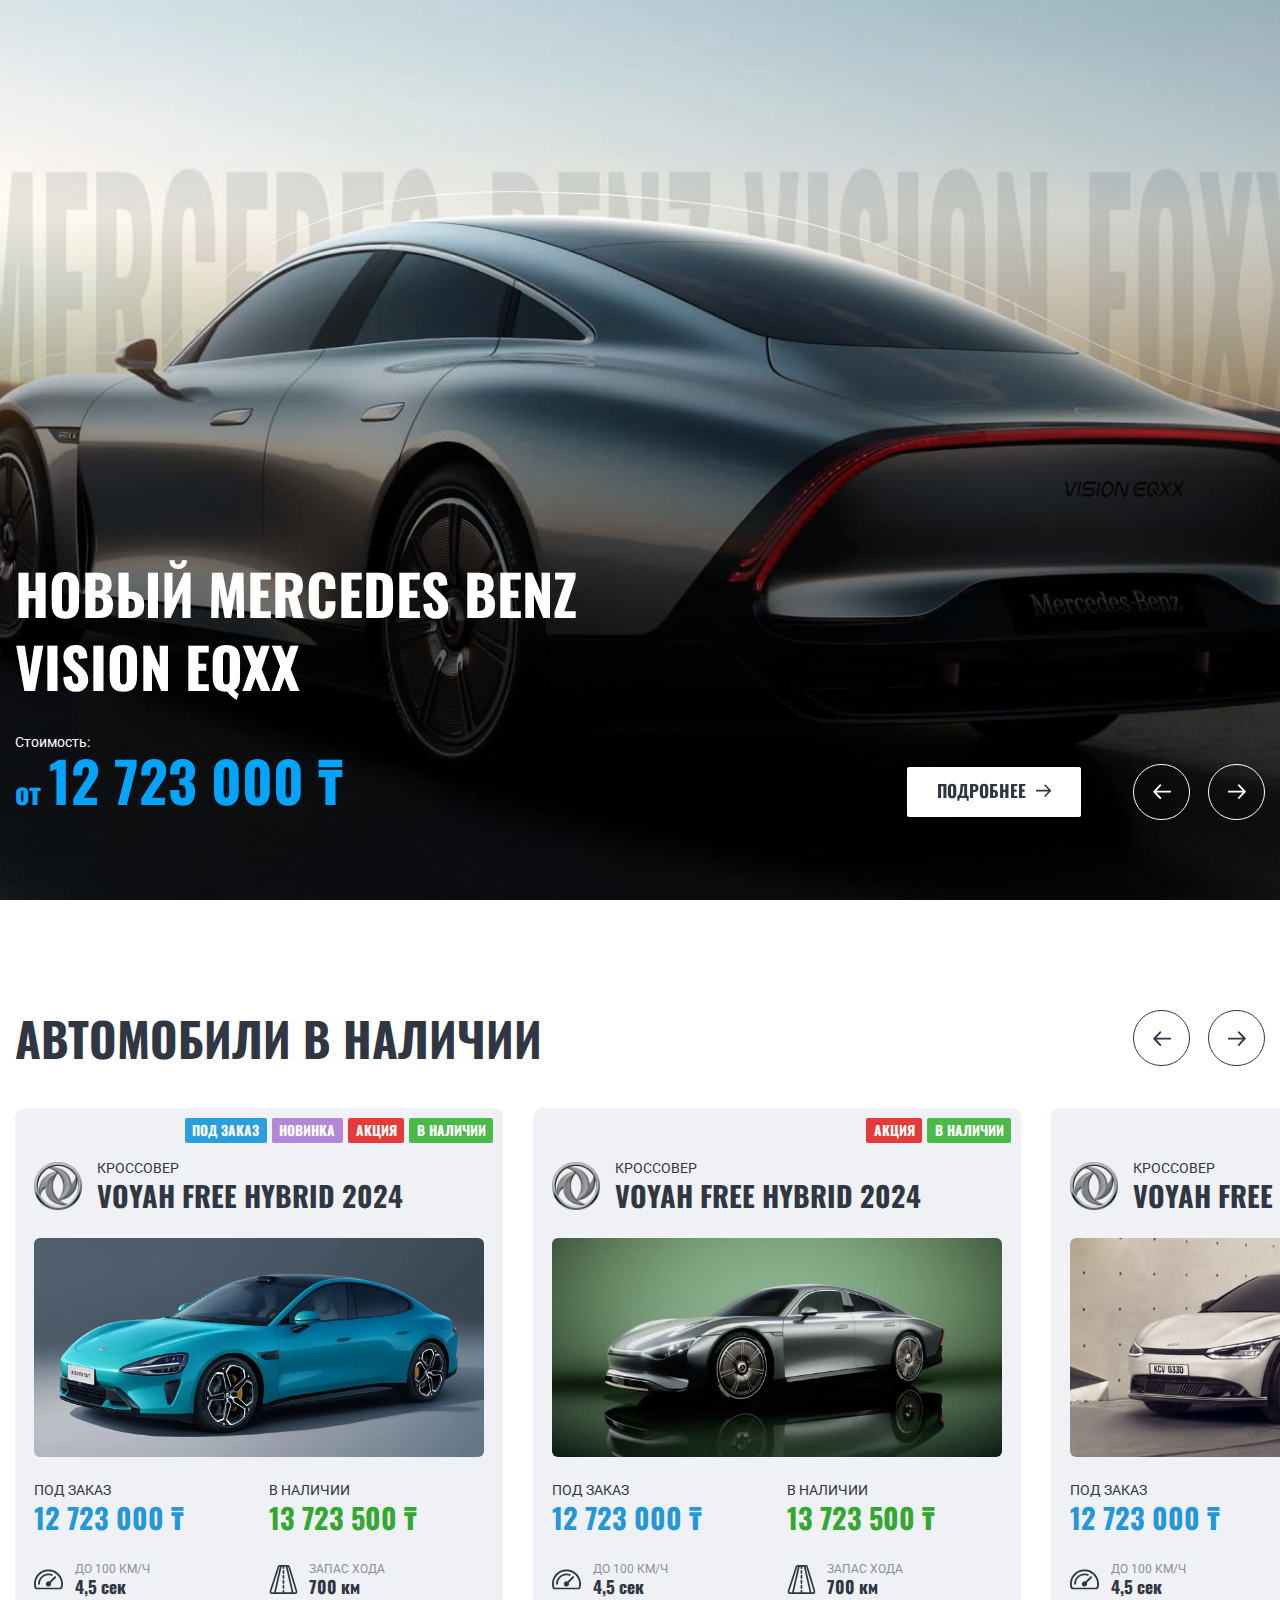
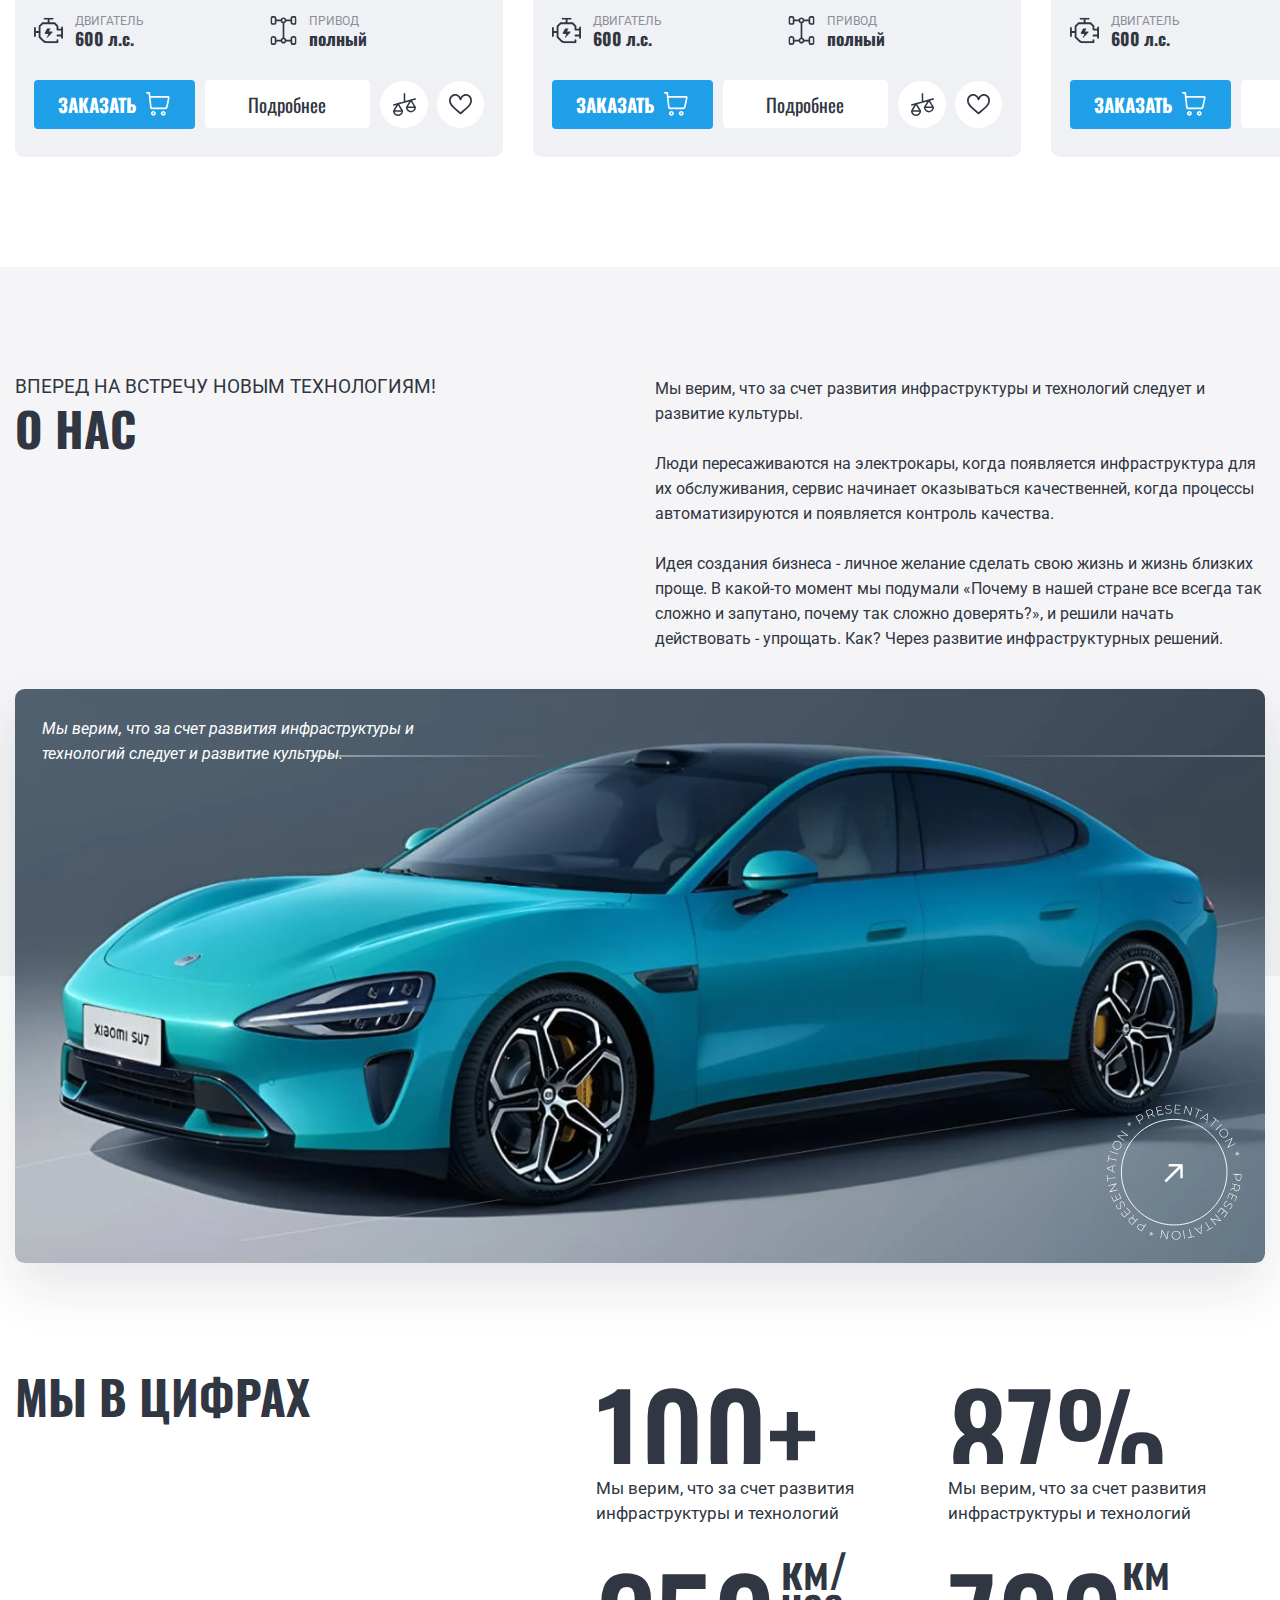
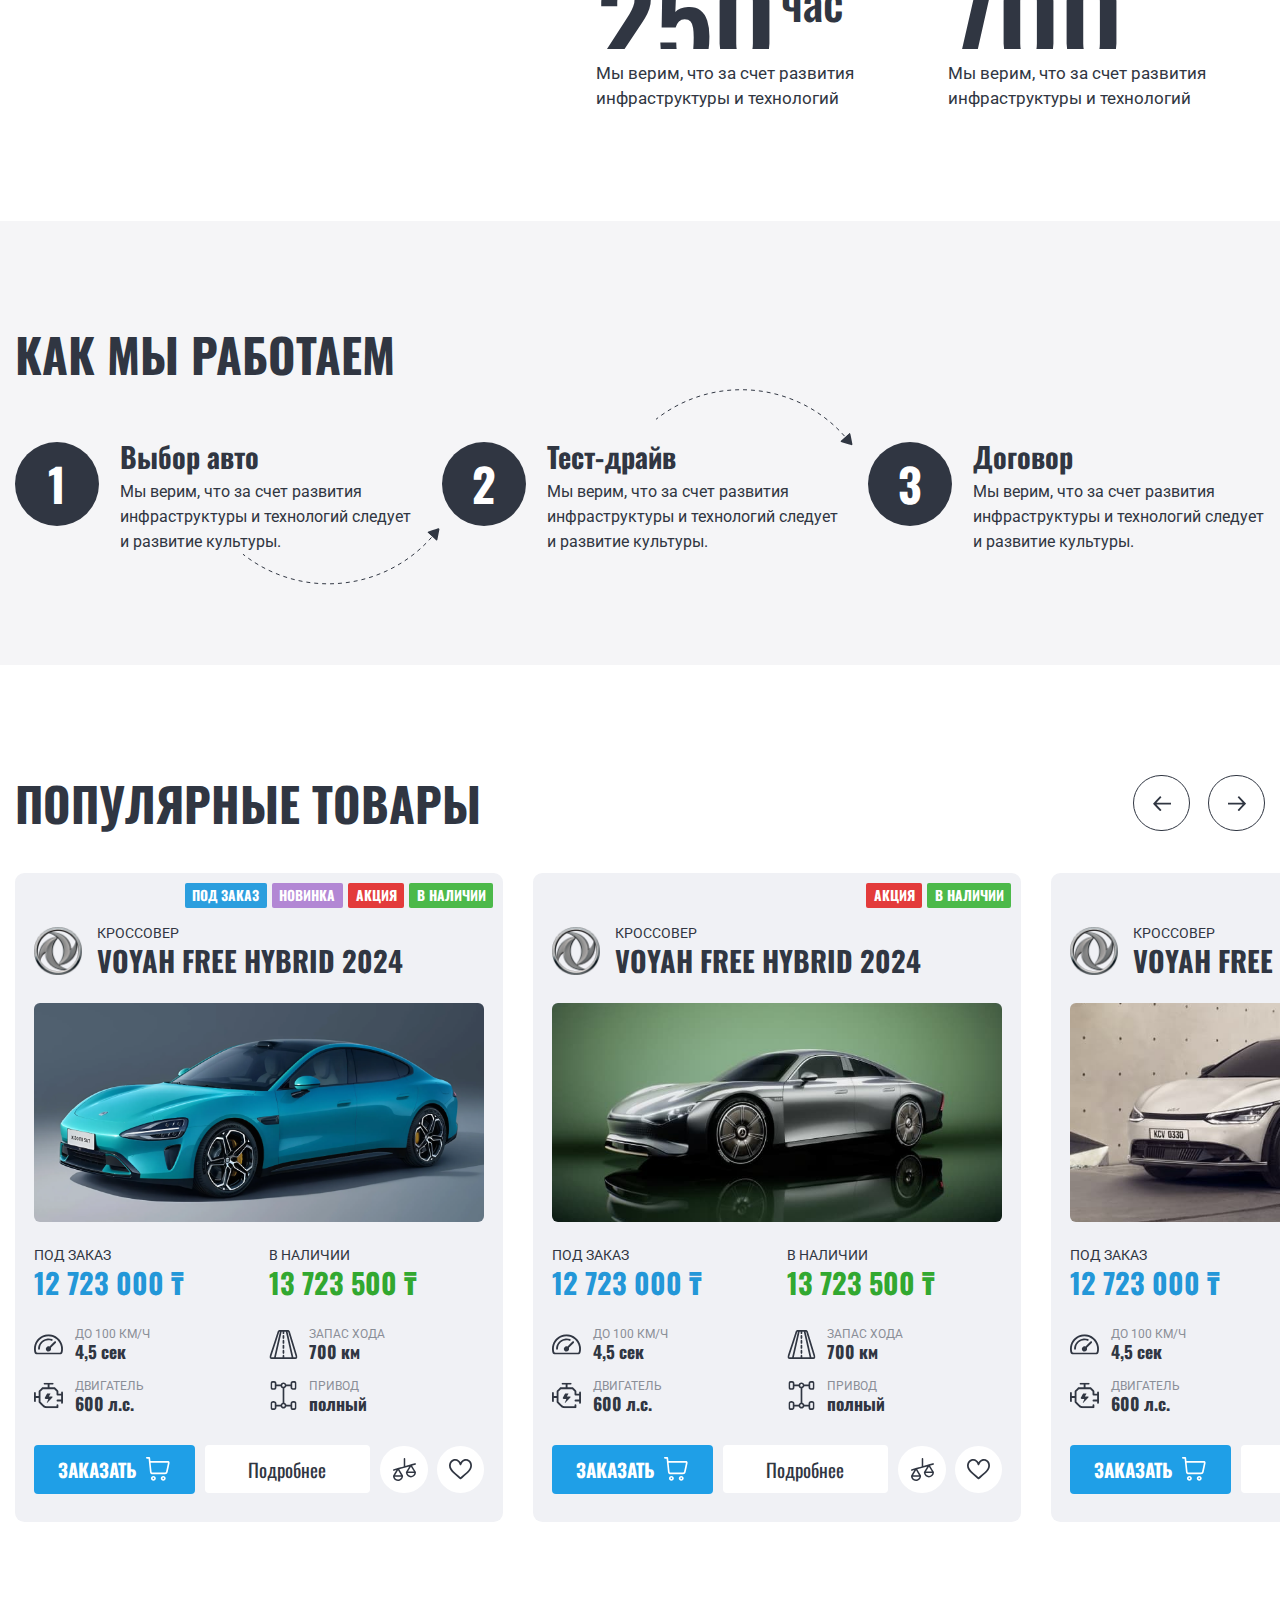
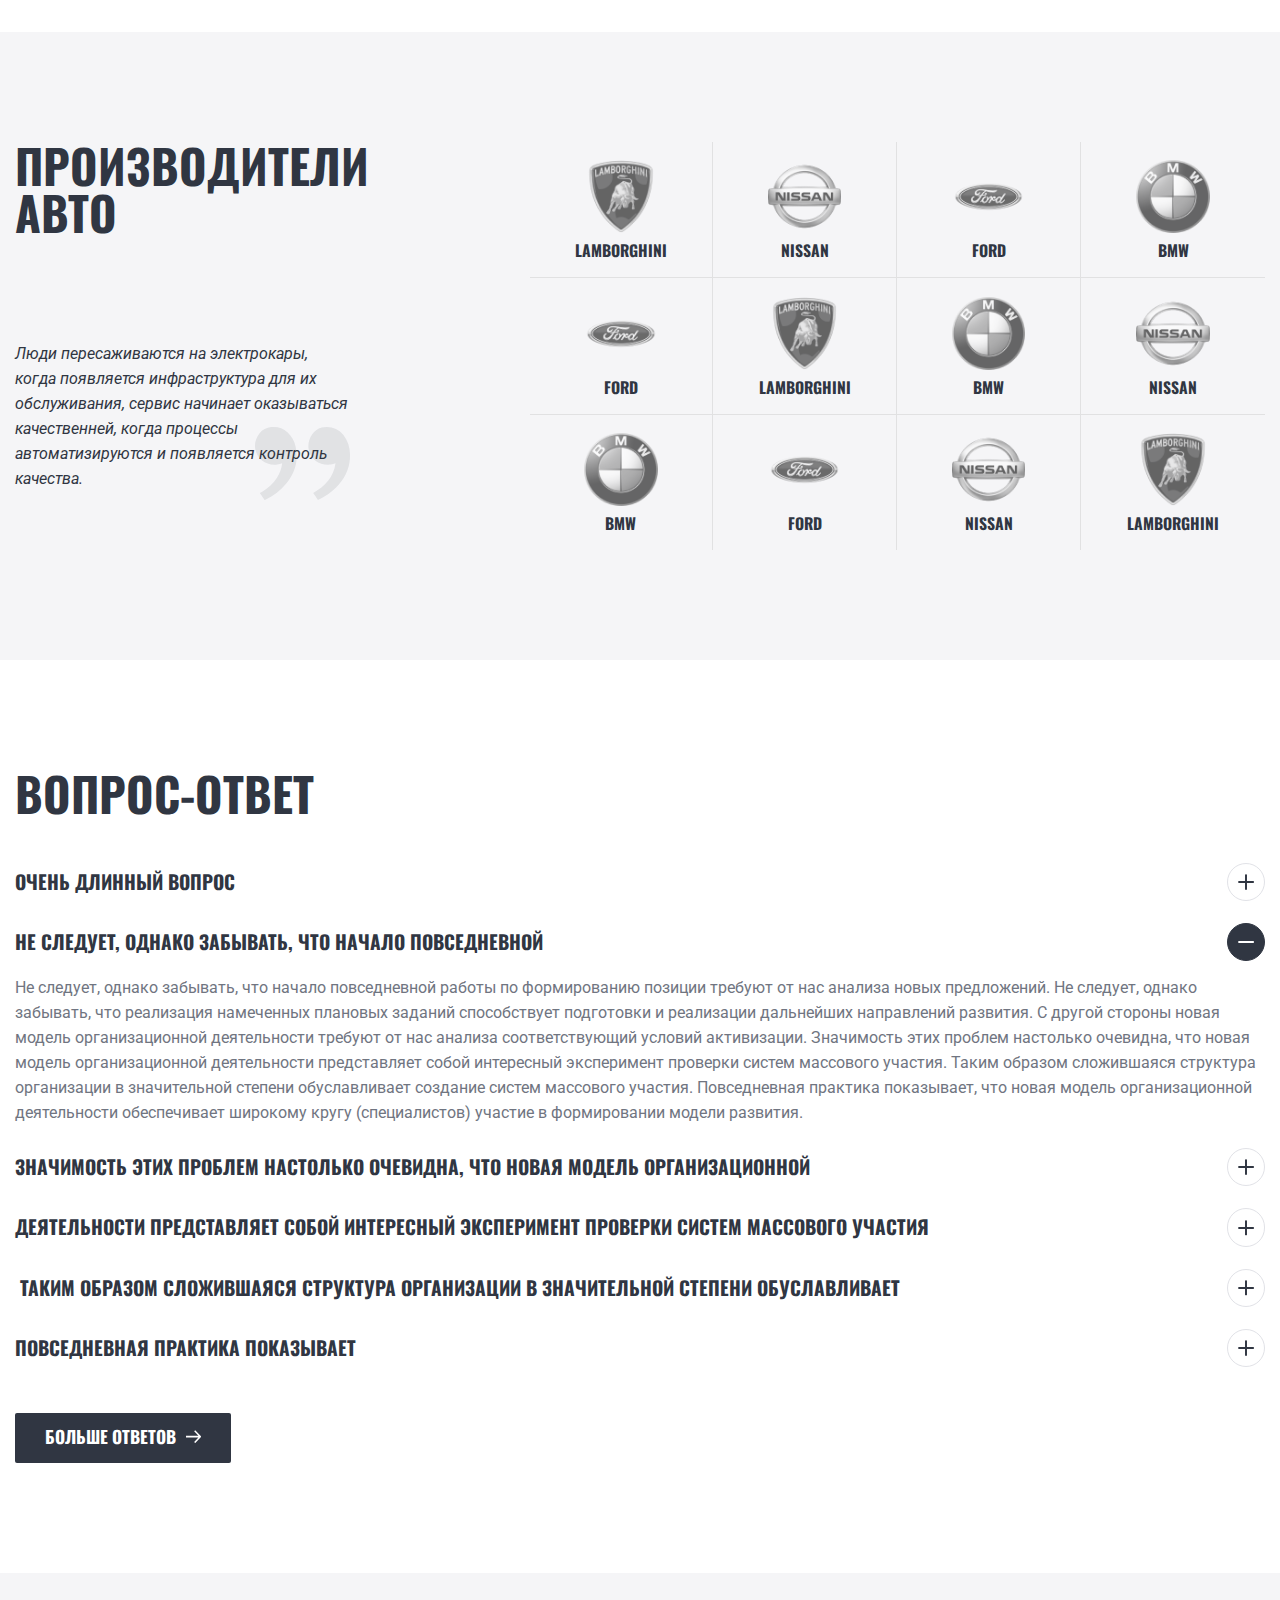
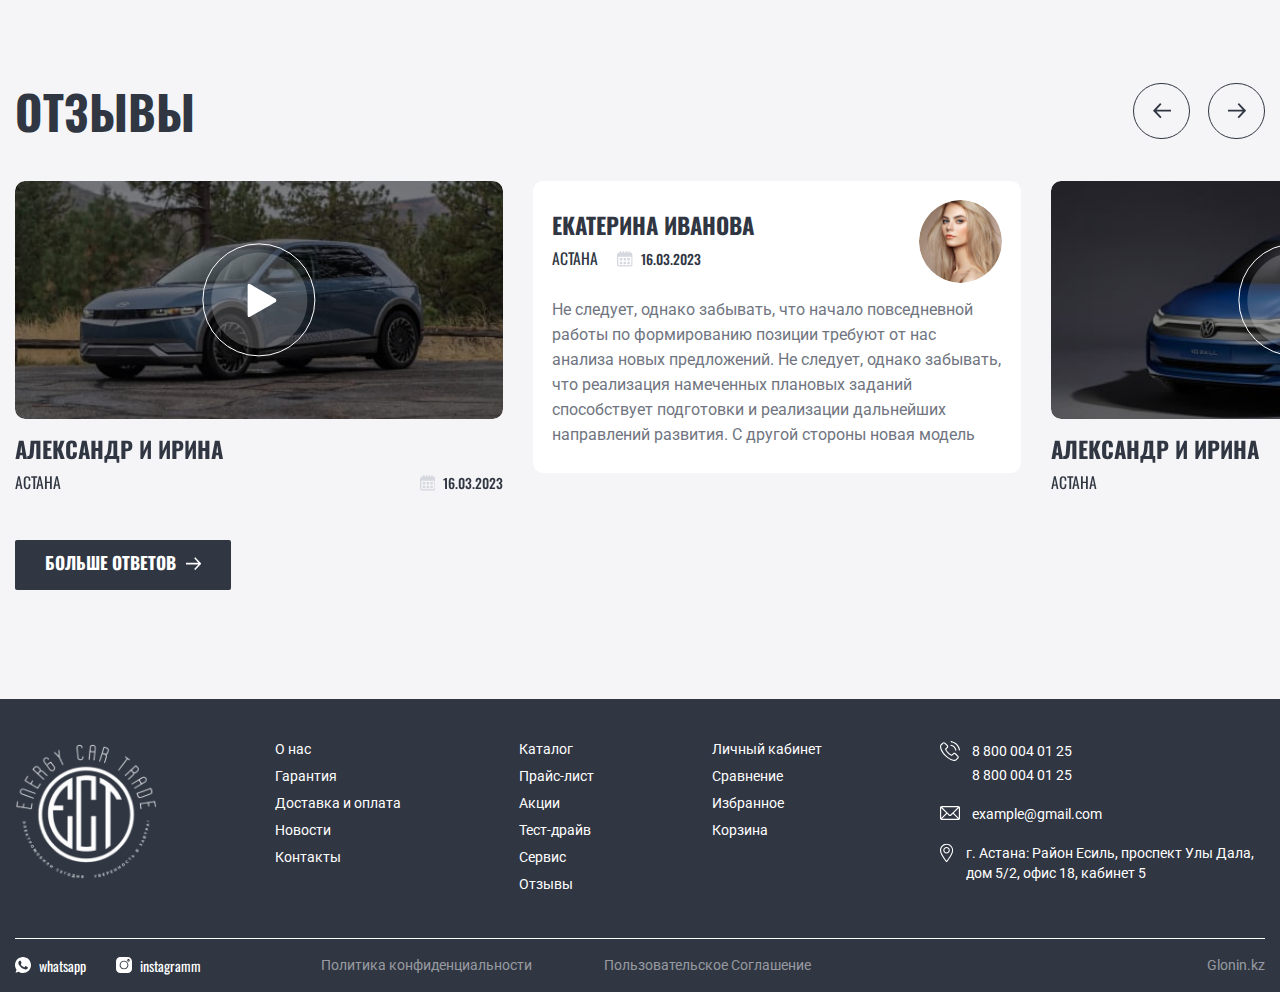
==== index.html @ 9ceea70e "Add files via upload" ====
<!DOCTYPE html>
<html lang="ru">

<head>
    <meta charset="UTF-8">
    <meta http-equiv="X-UA-Compatible" content="IE=edge">
    <meta name="viewport" content="width=device-width, initial-scale=1.0">
    <title>Home</title>
    <link rel="preconnect" href="https://fonts.googleapis.com">
    <link rel="preconnect" href="https://fonts.gstatic.com" crossorigin>
    <link
        href="https://fonts.googleapis.com/css2?family=Oswald:wght@200..700&family=Roboto:ital,wght@0,100;0,300;0,400;0,500;0,700;0,900;1,100;1,300;1,400;1,500;1,700;1,900&display=swap"
        rel="stylesheet">
    <link rel="stylesheet" href="https://cdn.jsdelivr.net/npm/swiper@11/swiper-bundle.min.css" />
    <link rel="stylesheet" href="https://cdn.jsdelivr.net/npm/@fancyapps/ui@4.0/dist/fancybox.css" />
    <link rel="stylesheet" href="css/style.min.css">
</head>

<body>

    <header class="header">
        <div class="header__inner">
            <div class="header__wrapper">
                <div class="header__top header-top">
                    <div class="container">
                        <div class="header-top__inner">
                            <a class="header-top__logo logo" href="#">
                                <picture class="logo__img">
                                    <img class="logo__img-image" src="images/header-logo.png" alt="logo">
                                </picture>
                            </a>
                            <nav class="header-top__menu menu">
                                <ul class="menu__list menu-list">
                                    <li class="menu-list__item">
                                        <a class="menu-list__link" href="#">
                                            О нас
                                        </a>
                                    </li>
                                    <li class="menu-list__item">
                                        <a class="menu-list__link" href="#">
                                            Гарантия
                                        </a>
                                    </li>
                                    <li class="menu-list__item">
                                        <a class="menu-list__link" href="#">
                                            Доставка и оплата
                                        </a>
                                    </li>
                                    <li class="menu-list__item">
                                        <a class="menu-list__link" href="#">
                                            Новости
                                        </a>
                                    </li>
                                    <li class="menu-list__item">
                                        <a class="menu-list__link" href="#">
                                            Контакты
                                        </a>
                                    </li>
                                </ul>
                            </nav>
                            <div class="header-top__socials socials socials--black">
                                <ul class="socials__list socials-list">
                                    <li class="socials-list__item">
                                        <a class="socials-list__link" href="#">
                                            <svg width="16" height="16" viewBox="0 0 16 16" fill="none"
                                                xmlns="http://www.w3.org/2000/svg">
                                                <g clip-path="url(#clip0_2012_503)">
                                                    <path
                                                        d="M8.002 0H7.998C3.587 0 0 3.588 0 8C0 9.75 0.564 11.372 1.523 12.689L0.526 15.661L3.601 14.678C4.866 15.516 6.375 16 8.002 16C12.413 16 16 12.411 16 8C16 3.589 12.413 0 8.002 0ZM12.657 11.297C12.464 11.842 11.698 12.294 11.087 12.426C10.669 12.515 10.123 12.586 8.285 11.824C5.934 10.85 4.42 8.461 4.302 8.306C4.189 8.151 3.352 7.041 3.352 5.893C3.352 4.745 3.935 4.186 4.17 3.946C4.363 3.749 4.682 3.659 4.988 3.659C5.087 3.659 5.176 3.664 5.256 3.668C5.491 3.678 5.609 3.692 5.764 4.063C5.957 4.528 6.427 5.676 6.483 5.794C6.54 5.912 6.597 6.072 6.517 6.227C6.442 6.387 6.376 6.458 6.258 6.594C6.14 6.73 6.028 6.834 5.91 6.98C5.802 7.107 5.68 7.243 5.816 7.478C5.952 7.708 6.422 8.475 7.114 9.091C8.007 9.886 8.731 10.14 8.99 10.248C9.183 10.328 9.413 10.309 9.554 10.159C9.733 9.966 9.954 9.646 10.179 9.331C10.339 9.105 10.541 9.077 10.753 9.157C10.969 9.232 12.112 9.797 12.347 9.914C12.582 10.032 12.737 10.088 12.794 10.187C12.85 10.286 12.85 10.751 12.657 11.297Z"
                                                        fill="#303642" />
                                                </g>
                                                <defs>
                                                    <clipPath id="clip0_2012_503">
                                                        <rect width="16" height="16" fill="#303642" />
                                                    </clipPath>
                                                </defs>
                                            </svg>
                                            <span>
                                                whatsapp
                                            </span>
                                        </a>
                                    </li>
                                    <li class="socials-list__item">
                                        <a class="socials-list__link" href="#">
                                            <svg width="16" height="16" viewBox="0 0 16 16" fill="none"
                                                xmlns="http://www.w3.org/2000/svg">
                                                <g clip-path="url(#clip0_2012_498)">
                                                    <path
                                                        d="M11.6689 0H4.33105C1.94287 0 0 1.94287 0 4.33105V11.669C0 14.0571 1.94287 16 4.33105 16H11.669C14.0571 16 16 14.0571 16 11.669V4.33105C16 1.94287 14.0571 0 11.6689 0V0ZM7.99998 12.3749C5.58764 12.3749 3.62512 10.4123 3.62512 7.99998C3.62512 5.58764 5.58764 3.62512 7.99998 3.62512C10.4123 3.62512 12.3749 5.58764 12.3749 7.99998C12.3749 10.4123 10.4123 12.3749 7.99998 12.3749ZM12.4795 4.65685C11.7666 4.65685 11.1867 4.07702 11.1867 3.36413C11.1867 2.65124 11.7666 2.07129 12.4795 2.07129C13.1924 2.07129 13.7723 2.65124 13.7723 3.36413C13.7723 4.07702 13.1924 4.65685 12.4795 4.65685Z"
                                                        fill="#303642" />
                                                    <path
                                                        d="M7.99999 4.56299C6.10498 4.56299 4.56311 6.10473 4.56311 7.99987C4.56311 9.89489 6.10498 11.4368 7.99999 11.4368C9.89513 11.4368 11.4369 9.89489 11.4369 7.99987C11.4369 6.10473 9.89513 4.56299 7.99999 4.56299Z"
                                                        fill="#303642" />
                                                    <path
                                                        d="M12.4795 3.00928C12.2839 3.00928 12.1248 3.16846 12.1248 3.36401C12.1248 3.55957 12.2839 3.71875 12.4795 3.71875C12.6752 3.71875 12.8343 3.55969 12.8343 3.36401C12.8343 3.16833 12.6752 3.00928 12.4795 3.00928Z"
                                                        fill="#303642" />
                                                </g>
                                                <defs>
                                                    <clipPath id="clip0_2012_498">
                                                        <rect width="16" height="16" fill="#303642" />
                                                    </clipPath>
                                                </defs>
                                            </svg>
                                            <span>
                                                instagramm
                                            </span>
                                        </a>
                                    </li>
                                </ul>
                            </div>
                            <a class="header-top__phone phone" href="tel:79253055525">
                                +7 925 305-55-25
                            </a>
                        </div>
                    </div>
                </div>
                <div class="header__bottom header-bottom">
                    <div class="container">
                        <div class="header-bottom__inner">
                            <div class="header-bottom__ctl ctl">
                                <div class="ctl__button btn btn--black">
                                    <span>
                                        Каталог
                                    </span>
                                    <svg width="14" height="21" viewBox="0 0 16 19" fill="none"
                                        xmlns="http://www.w3.org/2000/svg">
                                        <path
                                            d="M-4.09098e-07 7.57858C0.444335 7.99567 0.908331 8.42766 1.37626 8.87082C3.21258 7.1317 5.0725 5.37023 6.93242 3.60877C6.94815 3.61622 6.96387 3.62366 6.9796 3.63111C6.9796 8.75165 6.9796 13.8722 6.9796 19.0039C7.65987 19.0039 8.32047 19.0039 9.0086 19.0039C9.0086 13.8834 9.0086 8.7591 9.0086 3.58642C10.9078 5.38513 12.7638 7.14287 14.6119 8.89317C15.0917 8.43884 15.5557 8.00312 16 7.57858C13.3379 5.05742 10.6601 2.52135 8.00197 0.00390711C5.34382 2.51763 2.66601 5.04997 -4.09098e-07 7.57858Z"
                                            fill="white" />
                                    </svg>
                                </div>
                                <div class="ctl__collection collection">
                                    <ul class="collection__list collection-list">
                                        <li class="collection-list__item collection-list__item--active" id="0">
                                            <svg width="30" height="30" viewBox="0 0 30 30" fill="none"
                                                xmlns="http://www.w3.org/2000/svg">
                                                <g clip-path="url(#clip0_90_11099)">
                                                    <path
                                                        d="M4.74883 26.7296C4.36035 26.7296 3.96517 26.7229 3.5566 26.7162C2.16343 26.6827 1.22572 25.7249 1.21232 24.3251C1.21232 24.1844 1.21232 24.0437 1.21232 23.9031C1.21232 23.6285 1.21902 23.3405 1.19893 23.0591C1.19223 22.9788 1.13195 22.8649 1.07167 22.818C0.361688 22.2956 0 21.5856 0 20.7082C0 19.1476 0 17.9486 0 16.8234C0 15.4637 0.455459 14.2648 1.35968 13.2534C1.6008 12.9855 1.83523 12.7109 2.08305 12.4228C2.14334 12.3559 2.20362 12.2889 2.2639 12.2152H2.2572C2.07636 12.2018 1.90891 12.1951 1.74816 12.1683C0.884126 12.0277 0.288011 11.3445 0.254521 10.4604C0.254521 10.4202 0.254521 10.3867 0.254521 10.3465C0.254521 10.2929 0.254521 10.246 0.254521 10.1991C0.19424 9.58962 0.35499 9.04709 0.70998 8.65861C1.07167 8.26343 1.6008 8.0558 2.23711 8.0558C2.32418 8.0558 2.41795 8.0625 2.50502 8.06919C3.02076 8.11608 3.34896 8.45097 3.34896 8.91983C3.34896 9.40208 3.01407 9.73698 2.49833 9.76377C2.47823 9.76377 2.45814 9.76377 2.43135 9.76377H2.39116C2.16343 9.77047 2.00938 9.81735 1.9424 9.91112C1.87542 10.0049 1.87542 10.1656 1.9491 10.3934C1.95579 10.4135 2.00938 10.4537 2.03617 10.4737C2.04287 10.4804 2.04956 10.4871 2.05626 10.4871H2.07636C2.08975 10.4871 2.09645 10.4871 2.10985 10.4871C2.31748 10.5072 2.48493 10.5206 2.61219 10.5206C2.9136 10.5206 2.94039 10.4871 3.15472 9.79726V9.79056C3.2418 9.50925 3.32217 9.23463 3.40924 8.95332C3.62358 8.26343 3.83791 7.53336 4.08573 6.83008C4.8359 4.70684 6.83188 3.26678 9.06229 3.25339C11.0784 3.24669 13.0944 3.23999 15.0703 3.23999C17.0261 3.23999 18.9953 3.24669 20.9176 3.25339C23.2887 3.26678 25.3048 4.814 26.0415 7.19846C26.3295 8.12278 26.6644 9.21454 26.9859 10.2996C27.0395 10.4871 27.0931 10.5072 27.1668 10.5072C27.1869 10.5072 27.207 10.5072 27.2271 10.5005C27.2739 10.4938 27.3141 10.4938 27.3744 10.4938C27.4079 10.4938 27.4481 10.4938 27.4816 10.4938C27.5151 10.4938 27.5486 10.4938 27.582 10.4938C27.8366 10.4938 27.9906 10.4537 28.0576 10.3733C28.1179 10.2929 28.1112 10.1322 28.0442 9.89103C28.0308 9.86424 27.9437 9.79726 27.85 9.77047C27.8098 9.75707 27.7629 9.75707 27.6959 9.75707C27.6691 9.75707 27.6423 9.75707 27.6088 9.75707C27.5754 9.75707 27.5486 9.75707 27.5151 9.75707C27.4749 9.75707 27.4347 9.75707 27.4012 9.75037C26.9859 9.71018 26.6845 9.41548 26.6443 9.0069C26.6042 8.56484 26.8453 8.19645 27.2271 8.11608C27.428 8.07589 27.6289 8.0491 27.8232 8.0491C28.7743 8.0491 29.4575 8.55814 29.6584 9.40878C29.7589 9.83075 29.7589 10.3398 29.6584 10.8555C29.5044 11.6392 28.8346 12.1683 27.9437 12.2018C27.8902 12.2018 27.8366 12.2018 27.7763 12.2018C27.7562 12.2018 27.7428 12.2018 27.7227 12.2018C27.7763 12.2621 27.8299 12.3224 27.8768 12.3894C28.1045 12.664 28.3255 12.9185 28.5532 13.1663C29.5244 14.2246 30.0067 15.4972 29.9866 16.9439C29.9732 17.9821 29.9799 19.0337 29.9799 20.0518V20.6948C29.9799 21.5588 29.6249 22.2688 28.9149 22.8113C28.848 22.8649 28.781 22.9922 28.7743 23.0859C28.7609 23.3137 28.7609 23.5414 28.7609 23.7691C28.7609 24.1107 28.7609 24.459 28.714 24.8006C28.58 25.879 27.7227 26.6626 26.6376 26.7028C26.1621 26.7229 25.6932 26.7296 25.2378 26.7296C24.7689 26.7296 24.3001 26.7162 23.8446 26.6961C22.6993 26.6425 21.775 25.678 21.7482 24.4925C21.7415 24.1978 21.7415 23.9031 21.7415 23.5883C21.7415 23.4878 21.7415 23.3873 21.7415 23.2802H8.21165V23.5146C8.21165 23.7825 8.21165 24.0504 8.21165 24.3117C8.20496 25.7383 7.29404 26.676 5.88078 26.7095C5.52579 26.7296 5.13731 26.7296 4.74883 26.7296ZM2.93369 23.2668C2.93369 23.3673 2.93369 23.4744 2.93369 23.5749C2.92699 23.9031 2.92699 24.2112 2.94039 24.526C2.95378 24.8073 3.18151 25.0015 3.48962 25.0082C3.89149 25.0149 4.30007 25.0149 4.70864 25.0149C5.11721 25.0149 5.53918 25.0149 5.96115 25.0082C6.19558 25.0015 6.4568 24.9011 6.48359 24.6198C6.51708 24.2849 6.51038 23.95 6.50368 23.595C6.50368 23.4878 6.49699 23.3806 6.49699 23.2735H2.93369V23.2668ZM23.4896 23.2735C23.4896 23.3739 23.4896 23.4811 23.4829 23.5816C23.4762 23.9232 23.4695 24.2447 23.4963 24.5729C23.5164 24.8274 23.724 25.0015 24.0188 25.0082C24.434 25.0149 24.856 25.0216 25.2713 25.0216C25.6865 25.0216 26.1085 25.0149 26.5238 25.0149C26.8051 25.0082 27.0328 24.8274 27.0462 24.5863C27.0663 24.2581 27.0596 23.9366 27.0596 23.595C27.0596 23.4945 27.0596 23.3873 27.0529 23.2869H23.4896V23.2735ZM1.74816 20.3398C1.68118 20.7618 1.73476 21.0766 1.90221 21.2775C2.06296 21.4717 2.35097 21.5722 2.74615 21.5722H2.78634C3.60348 21.5588 4.48091 21.5521 5.55928 21.5521C6.19558 21.5521 6.83188 21.5521 7.47488 21.5588C8.11119 21.5588 8.74749 21.5655 9.38379 21.5655H9.6785V21.0096C9.6785 20.5072 9.6785 20.0116 9.6785 19.5226C9.6785 18.6921 9.95981 18.4108 10.7904 18.4108H18.9953C19.0422 18.4108 19.0824 18.4108 19.1293 18.4108C19.1762 18.4108 19.223 18.4108 19.2632 18.4108C19.3436 18.4108 19.4106 18.4108 19.4709 18.4175C20.0134 18.451 20.3349 18.7725 20.355 19.3083C20.3617 19.4758 20.3617 19.6432 20.355 19.804C20.355 19.8776 20.355 19.9446 20.355 20.0183V21.5722H24.5613C25.5057 21.5722 26.4501 21.5722 27.3945 21.5722C27.8902 21.5722 28.1715 21.4048 28.2585 21.0632C28.2987 20.889 28.3054 20.7015 28.3188 20.5072C28.3188 20.4604 28.3255 20.4068 28.3255 20.3599H27.9571C27.6892 20.3599 27.4146 20.3599 27.1467 20.3599C26.8788 20.3599 26.6042 20.3599 26.3362 20.3599C25.8607 20.3599 25.4789 20.3599 25.1172 20.3532C23.9451 20.3331 22.9672 19.4892 22.793 18.3505C22.7328 17.9553 22.7461 17.5535 22.7528 17.1583C22.7528 17.0913 22.7595 17.0243 22.7595 16.9573C22.7863 15.6512 23.8312 14.6131 25.1373 14.5863C25.3717 14.5796 25.6196 14.5796 25.9143 14.5796C26.1621 14.5796 26.4166 14.5796 26.6644 14.5796H26.8185C27.1199 14.5796 27.3811 14.68 27.5553 14.8542C27.7026 15.0082 27.783 15.2092 27.783 15.4369C27.7763 15.9393 27.3945 16.2675 26.8118 16.2741C26.7046 16.2741 26.5975 16.2741 26.4903 16.2741C26.3764 16.2741 25.9076 16.2741 25.7937 16.2741C25.6397 16.2741 25.4923 16.2741 25.3382 16.2741C24.7421 16.2808 24.4608 16.5622 24.4541 17.1516C24.4541 17.3525 24.4541 17.5602 24.4541 17.7879C24.4608 18.3907 24.7354 18.6653 25.3315 18.672C25.7133 18.672 26.1018 18.672 26.4836 18.672C27.0395 18.672 27.5887 18.672 28.1447 18.672C28.1983 18.672 28.2585 18.6653 28.3255 18.6586C28.3255 18.4979 28.3255 18.3371 28.3255 18.1831C28.3255 17.741 28.3255 17.319 28.3255 16.8904C28.3322 15.9393 28.0308 15.1355 27.4079 14.4389C27.3342 14.3585 27.2605 14.2782 27.1869 14.1911C26.8922 13.8629 26.5841 13.5213 26.3027 13.1663C26.1018 12.9118 25.9478 12.6372 25.8674 12.376C25.5928 11.5119 25.3182 10.6345 25.0569 9.78386C24.8493 9.10737 24.6283 8.40409 24.4139 7.7142C23.8513 5.93925 22.5184 4.96136 20.6631 4.96136C18.7609 4.96136 16.852 4.95466 14.9498 4.95466C13.081 4.95466 11.2123 4.95466 9.3436 4.96136C7.54856 4.96136 6.15539 5.98614 5.60616 7.70081C5.51909 7.97542 5.42532 8.25004 5.33824 8.52465C5.09042 9.26812 4.8292 10.0518 4.64166 10.8354C4.30007 12.2621 3.65707 13.4074 2.69257 14.3451C2.12324 14.8944 1.80174 15.5709 1.75486 16.3009C1.72137 16.8569 1.72806 17.4128 1.73476 17.9955C1.73476 18.2099 1.74146 18.4242 1.74146 18.6452C2.01608 18.6452 2.29739 18.6452 2.572 18.6452C2.88681 18.6452 3.20161 18.6452 3.51641 18.6452C4.07234 18.6452 4.5211 18.6385 4.93637 18.6318C5.27127 18.6251 5.53918 18.3371 5.55928 17.9553C5.57267 17.7142 5.57267 17.4664 5.56597 17.2253V17.1248C5.55928 16.5287 5.29136 16.2541 4.68185 16.2541C4.56129 16.2541 4.44072 16.2541 4.32016 16.2541C4.2063 16.2541 4.09243 16.2541 3.97187 16.2541C3.858 16.2541 3.73744 16.2541 3.62358 16.2541C3.46283 16.2541 3.30208 16.2541 3.14133 16.2541C2.59879 16.2474 2.2505 15.9192 2.2505 15.4168C2.2505 14.9145 2.60549 14.5729 3.14133 14.5729C3.48292 14.5662 3.77763 14.5662 4.07234 14.5662C4.38714 14.5662 4.66176 14.5662 4.92297 14.5729C6.09511 14.5997 7.0864 15.4905 7.23376 16.6358C7.28734 17.0712 7.30074 17.5401 7.26725 18.029C7.18017 19.3753 6.16209 20.3331 4.80241 20.3398C4.55459 20.3398 4.31346 20.3398 4.06564 20.3398C3.8714 20.3398 3.67716 20.3398 3.48292 20.3398C3.28868 20.3398 3.09444 20.3398 2.9002 20.3398H1.74816ZM18.6135 21.5186V20.1188H11.3865V21.5186H18.6135Z"
                                                        fill="#303642" />
                                                    <path
                                                        d="M23.2351 12.1884H10.5827C9.27663 12.1884 7.97053 12.1884 6.66444 12.1884C5.70664 12.1884 5.56598 11.6593 5.56598 11.3378C5.56598 11.1034 5.63966 10.9158 5.78031 10.7685C5.96785 10.5809 6.26256 10.4872 6.66444 10.4872H23.3356H23.4628C23.503 10.4872 23.5566 10.4872 23.6102 10.4939C24.0924 10.534 24.434 10.8823 24.434 11.3445C24.434 11.7999 24.0991 12.1482 23.6102 12.1884C23.5298 12.1951 23.4561 12.1951 23.3959 12.1951L23.2351 12.1884Z"
                                                        fill="#303642" />
                                                    <path
                                                        d="M20.7435 16.2474C20.71 16.2474 20.6832 16.2474 20.6497 16.2474C20.6229 16.2474 20.5894 16.2474 20.5626 16.2474C18.4528 16.2474 16.3429 16.2474 14.2264 16.2474H9.44407C9.41728 16.2474 9.39048 16.2474 9.35699 16.2474C9.3302 16.2474 9.29671 16.2474 9.26992 16.2474C9.20294 16.2474 9.14936 16.2474 9.09578 16.2407C8.64701 16.2005 8.30542 15.8388 8.30542 15.3967C8.30542 14.9547 8.64701 14.593 9.09578 14.5595C9.16945 14.5528 9.24313 14.5528 9.30341 14.5528H9.44407H17.3007C18.3858 14.5528 19.4709 14.5528 20.5626 14.5528H20.7033C20.777 14.5528 20.8573 14.5528 20.9444 14.5595C21.3597 14.5997 21.6745 14.9346 21.6946 15.3565C21.7147 15.7852 21.3999 16.167 20.9846 16.2273C20.8908 16.2474 20.8104 16.2474 20.7435 16.2474Z"
                                                        fill="#303642" />
                                                </g>
                                                <defs>
                                                    <clipPath id="clip0_90_11099">
                                                        <rect width="30" height="23.4896" fill="white"
                                                            transform="translate(0 3.23999)" />
                                                    </clipPath>
                                                </defs>
                                            </svg>
                                            <span>
                                                Все автомобили
                                            </span>
                                        </li>
                                        <li class="collection-list__item" id="1">
                                            <svg width="30" height="30" viewBox="0 0 30 30" fill="none"
                                                xmlns="http://www.w3.org/2000/svg">
                                                <g clip-path="url(#clip0_90_11109)">
                                                    <g clip-path="url(#clip1_90_11109)">
                                                        <path
                                                            d="M14.8736 30C12.3395 30 9.91375 29.3499 7.66254 28.0678C3.54537 25.7203 1.04737 22.187 0.234772 17.5642C-0.836656 11.4787 1.85395 5.47151 7.08469 2.26926C9.51045 0.782504 12.2432 0 15 0C18.2324 0 21.4467 1.08347 24.041 3.04575C26.7496 5.09831 28.6397 7.93941 29.5064 11.2681C29.9398 12.9414 30.0783 14.7111 29.9097 16.5229C29.8556 17.0827 29.6208 17.4197 29.1633 17.5823C29.0309 17.6304 28.8985 17.6545 28.7781 17.6545C28.5012 17.6545 28.2484 17.5341 28.0137 17.2873C27.797 17.0586 27.7067 16.7817 27.7428 16.4326C27.8752 15.1144 27.815 13.8082 27.5743 12.5381C26.5931 7.39767 22.488 3.33467 17.3596 2.42576C16.8359 2.33547 16.3002 2.27528 15.7825 2.22111C15.5478 2.19703 15.307 2.17295 15.0723 2.14286L15.0422 2.13684H15.0121C8.90853 2.2512 3.73798 6.44061 2.44384 12.3395C1.72153 15.632 2.34151 19.0329 4.18943 21.9222C6.03734 24.8114 8.87241 26.7978 12.171 27.514C13.1401 27.7247 14.1092 27.8331 15.0482 27.8331C17.3536 27.8331 19.5927 27.189 21.6995 25.925C22.0125 25.7384 22.2292 25.6601 22.4398 25.6601C22.4759 25.6601 22.5181 25.6601 22.5602 25.6661C23.0418 25.7323 23.3909 26.0514 23.4932 26.5209C23.5955 26.9904 23.4149 27.4117 22.9936 27.6766C21.3503 28.7119 19.5807 29.4041 17.7207 29.7352C16.7516 29.9157 15.8006 30 14.8736 30Z"
                                                            fill="#303642" />
                                                        <path
                                                            d="M12.7007 20.2608C12.4057 20.2608 12.0927 20.0983 11.7737 19.7733C11.4186 19.4181 11.0634 19.063 10.7083 18.7139C9.88366 17.8953 9.02892 17.0405 8.20428 16.1978C7.90934 15.8969 7.79497 15.4876 7.90332 15.1023C8.01167 14.7291 8.29457 14.4583 8.69184 14.362C8.78815 14.3379 8.88446 14.3258 8.97475 14.3258C9.26367 14.3258 9.52852 14.4462 9.77531 14.699C10.4134 15.3371 11.0574 15.9872 11.6834 16.6132L12.1589 17.0827C12.2131 17.1368 12.2673 17.185 12.3395 17.2572C12.3817 17.2933 12.4238 17.3355 12.484 17.3896L12.8512 17.7388L13.128 17.3114C13.1581 17.2632 13.1822 17.2211 13.2063 17.179C13.2304 17.1368 13.2605 17.0827 13.2785 17.0646C14.3078 16.0353 15.3371 15.006 16.3664 13.9767C17.6064 12.7368 18.8885 11.4547 20.1465 10.1906C20.4354 9.90169 20.7123 9.76324 21.0133 9.76324C21.1096 9.76324 21.2119 9.77528 21.3142 9.80538C21.6754 9.90169 21.9463 10.1605 22.0606 10.5036C22.175 10.8527 22.1088 11.2259 21.874 11.5209C21.8199 11.5871 21.7536 11.6533 21.6814 11.7255L21.6573 11.7496C18.9848 14.4222 16.3122 17.1007 13.6397 19.7733C13.3086 20.0983 12.9956 20.2608 12.7007 20.2608Z"
                                                            fill="#303642" />
                                                    </g>
                                                </g>
                                                <defs>
                                                    <clipPath id="clip0_90_11109">
                                                        <rect width="30" height="30" fill="white" />
                                                    </clipPath>
                                                    <clipPath id="clip1_90_11109">
                                                        <rect width="29.9759" height="30" fill="white" />
                                                    </clipPath>
                                                </defs>
                                            </svg>
                                            <span>
                                                Автомобили в наличии
                                            </span>
                                        </li>
                                        <li class="collection-list__item" id="2">
                                            <svg width="30" height="30" viewBox="0 0 30 30" fill="none"
                                                xmlns="http://www.w3.org/2000/svg">
                                                <g clip-path="url(#clip0_90_11119)">
                                                    <path
                                                        d="M17.2208 10.1895C17.3832 10.1895 17.4956 10.1895 17.6081 10.1895C20.0133 10.1895 22.4186 10.1958 24.8238 10.1895C25.2924 10.1895 25.6672 10.327 25.8797 10.7643C26.0983 11.2203 25.9546 11.6014 25.636 11.9638C20.5444 17.8301 15.459 23.6901 10.3674 29.5564C9.98003 30 9.51148 30.1125 9.06166 29.8751C8.61185 29.6377 8.44317 29.1878 8.59311 28.6131C9.60519 24.7834 10.6235 20.96 11.6418 17.1304C11.6731 17.0242 11.6918 16.9117 11.7293 16.768C11.5794 16.768 11.4544 16.768 11.3357 16.768C9.26158 16.768 7.19369 16.768 5.11956 16.768C4.51981 16.768 4.09498 16.4744 4.03251 15.9559C4.00127 15.7122 4.06999 15.4373 4.16995 15.2062C5.40694 12.3886 6.65642 9.57726 7.89965 6.76594C8.78678 4.77302 9.67391 2.7801 10.5485 0.774682C10.7859 0.224911 11.1608 -0.0124903 11.7543 -0.00624292C14.3032 0.00625188 16.8584 4.47976e-06 19.4074 4.47976e-06C20.3757 4.47976e-06 20.8068 0.624744 20.4694 1.53062C19.4261 4.30446 18.389 7.0783 17.3457 9.8459C17.3082 9.95211 17.277 10.0458 17.2208 10.1895ZM6.52522 14.7688C6.70015 14.7688 6.81885 14.7688 6.9438 14.7688C8.91173 14.7688 10.8797 14.7688 12.8476 14.7688C13.7472 14.7688 14.1783 15.3311 13.9471 16.2058C13.2099 19.0108 12.4727 21.8159 11.7355 24.621C11.7106 24.7147 11.6918 24.8084 11.6668 24.9021C11.6856 24.9146 11.7106 24.9209 11.7293 24.9334C15.3965 20.7039 19.0575 16.4744 22.7685 12.1887C22.5685 12.1887 22.4561 12.1887 22.3436 12.1887C20.207 12.1887 18.0767 12.1887 15.94 12.1887C14.9904 12.1887 14.5594 11.5577 14.8967 10.6706C15.94 7.89671 16.9771 5.12287 18.0204 2.35527C18.0579 2.24907 18.0954 2.14286 18.1329 2.01791C16.1275 2.01791 14.1658 2.01791 12.1916 2.01791C10.3111 6.25365 8.42443 10.4894 6.52522 14.7688Z"
                                                        fill="#303642" />
                                                </g>
                                                <defs>
                                                    <clipPath id="clip0_90_11119">
                                                        <rect width="21.9596" height="30" fill="white"
                                                            transform="translate(4.02002)" />
                                                    </clipPath>
                                                </defs>
                                            </svg>
                                            <span>
                                                Электромобили
                                            </span>
                                        </li>
                                        <li class="collection-list__item" id="3">
                                            <svg width="30" height="30" viewBox="0 0 30 30" fill="none"
                                                xmlns="http://www.w3.org/2000/svg">
                                                <g clip-path="url(#clip0_90_11129)">
                                                    <path
                                                        d="M18.0559 28.1698C16.092 28.1698 14.4733 28.1698 12.9677 28.1638C11.5453 28.1579 10.3134 27.658 9.28982 26.6701C8.37929 25.7893 7.46876 24.8847 6.58798 24.0099C6.11188 23.5397 5.63579 23.0696 5.15969 22.5994C4.92164 22.3673 4.81452 22.0995 4.81452 21.7603C4.82047 20.8081 4.82047 19.8797 4.82047 18.8918C4.82047 18.5169 4.82047 18.1479 4.82047 17.7671V17.529H1.90438V18.0944C1.90438 18.3562 1.90438 18.6181 1.90438 18.8799C1.90438 19.4691 1.90438 20.0821 1.90438 20.6832C1.90438 21.2604 1.4997 21.677 0.952192 21.677H0.94029C0.39873 21.6711 0 21.2485 0 20.6772C0 18.2075 0 15.5413 0 12.5241C0 11.9349 0.39873 11.5064 0.946241 11.5005C1.4997 11.5005 1.89843 11.923 1.90438 12.5122C1.91034 13.1668 1.90438 13.8393 1.90438 14.488C1.90438 14.7736 1.90438 15.0652 1.90438 15.3509V15.5889H4.82047V15.0236C4.82047 14.6248 4.82047 14.2202 4.82047 13.8214C4.82047 12.7919 4.82047 11.7266 4.81452 10.6792C4.81452 10.3221 4.92759 10.0424 5.1835 9.78651C6.13569 8.84027 7.09978 7.87618 8.04602 6.92399C8.29002 6.67404 8.56973 6.56096 8.93275 6.56096H8.94465C9.55168 6.56691 10.2123 6.56691 11.0335 6.56691C11.4561 6.56691 11.8845 6.56691 12.3071 6.56691C12.7237 6.56691 13.1403 6.56691 13.5568 6.56691H14.1401V3.70439H13.5747C13.3188 3.70439 13.0629 3.70439 12.801 3.70439C12.5451 3.70439 12.2892 3.70439 12.0333 3.70439C11.6882 3.70439 11.343 3.70439 10.9978 3.70439C10.7062 3.70439 10.4444 3.59727 10.2599 3.41278C10.0873 3.24019 9.99206 2.99619 9.99802 2.74029C10.004 2.19873 10.4265 1.8 11.0038 1.8C12.3785 1.8 13.7592 1.8 15.1339 1.8C16.5027 1.8 17.8715 1.8 19.2462 1.8C19.8175 1.8 20.2341 2.19873 20.24 2.74624C20.24 3.0081 20.1448 3.2521 19.9603 3.42468C19.7758 3.60322 19.514 3.69844 19.2283 3.70439C18.8475 3.70439 18.4666 3.70439 18.0797 3.70439C17.7941 3.70439 17.5025 3.70439 17.2109 3.70439C16.9193 3.70439 16.6217 3.70439 16.3301 3.70439H16.092V6.56096H16.6574C17.068 6.56096 17.4787 6.56096 17.8893 6.56096C18.3059 6.56096 18.7225 6.56096 19.145 6.56096C19.9425 6.56096 20.5912 6.56096 21.1863 6.55501H21.1982C21.5493 6.55501 21.829 6.67404 22.079 6.92399C23.0014 7.85237 23.9417 8.79266 24.876 9.72105C25.1319 9.971 25.245 10.2567 25.239 10.6137C25.2331 11.1612 25.2331 11.6968 25.2331 12.2622C25.2331 12.4943 25.2331 12.7264 25.2331 12.9645V13.2025H28.0897V12.6312C28.0897 12.3812 28.0897 12.1313 28.0897 11.8813C28.0956 11.2743 28.4824 10.8458 29.0419 10.8458H29.0538C29.6072 10.8518 29.994 11.2743 29.994 11.8754C29.994 15.3985 29.994 18.9752 29.994 22.4983C29.994 23.0993 29.6072 23.5219 29.0538 23.5278H29.0419C28.4824 23.5278 28.0956 23.0993 28.0897 22.4923C28.0897 22.2483 28.0897 22.0103 28.0897 21.7544V21.1474H25.6378C25.2331 21.1474 24.8284 21.1474 24.4297 21.1474C24.0786 21.1474 23.781 21.0402 23.5846 20.8438C23.418 20.6772 23.3287 20.4511 23.3347 20.1892C23.3406 19.6238 23.775 19.243 24.4178 19.243C24.8641 19.243 25.3105 19.243 25.7568 19.243H28.0718V15.1366H25.6378C25.2271 15.1366 24.8165 15.1366 24.3999 15.1366C23.7155 15.1366 23.3347 14.7617 23.3347 14.0833V13.8036C23.3347 12.9704 23.3287 12.1075 23.3406 11.2565C23.3406 11.0006 23.2632 10.8042 23.0728 10.6197C22.7931 10.34 22.5074 10.0603 22.2277 9.78056C21.8766 9.42944 21.5136 9.06642 21.1446 8.70935C21.0018 8.56652 20.7697 8.4713 20.5733 8.4713C18.7403 8.46535 16.8717 8.46535 15.0149 8.46535C13.2176 8.46535 11.3846 8.46535 9.56358 8.4713C9.36124 8.4713 9.12914 8.56057 8.98631 8.69744C8.32573 9.33422 7.66515 10.0008 6.9629 10.7209C6.82603 10.8577 6.73676 11.0779 6.73676 11.2684C6.73081 14.6427 6.73081 17.9575 6.73676 21.1176C6.73676 21.314 6.83793 21.5461 6.98076 21.6889C7.74846 22.4566 8.53402 23.2362 9.29577 23.9861C9.6945 24.3789 10.0932 24.7716 10.486 25.1644C11.2121 25.8845 12.075 26.2475 13.051 26.2475C14.5685 26.2475 16.092 26.2475 17.6096 26.2475H23.3287V26.0095C23.3287 25.8905 23.3287 25.7774 23.3287 25.6584C23.3287 25.4025 23.3228 25.1585 23.3347 24.9145C23.3466 24.4205 23.7274 24.0218 24.2154 23.9861C24.2392 23.9861 24.263 23.9861 24.2809 23.9861C24.751 23.9861 25.1438 24.3193 25.2212 24.7776C25.245 24.9204 25.239 25.0692 25.239 25.2299C25.239 25.2834 25.239 25.343 25.239 25.3965C25.239 26.0869 25.239 26.6165 25.239 27.1224C25.2331 27.771 24.8522 28.1579 24.2154 28.1579C23.4537 28.1579 22.686 28.1579 21.9242 28.1579C20.6328 28.1698 19.3474 28.1698 18.0559 28.1698Z"
                                                        fill="#303642" />
                                                    <path
                                                        d="M13.3366 22.8613C13.2295 22.8613 13.1641 22.8494 13.1284 22.8375C13.1284 22.7958 13.1403 22.7304 13.1522 22.6887C13.5033 21.8258 13.8723 20.951 14.2293 20.1059C14.3424 19.8381 14.4555 19.5643 14.5685 19.2965C14.5923 19.237 14.6162 19.1775 14.6459 19.1001L14.6935 18.9752L14.8244 18.6478C14.8244 18.6478 13.2831 18.6478 13.0569 18.6478C12.7713 18.6478 12.4856 18.6478 12.2 18.6478C11.7715 18.6478 11.4323 18.4753 11.2537 18.1837C11.0811 17.892 11.093 17.5052 11.2954 17.1303C11.6287 16.5054 11.9679 15.8746 12.2952 15.2616C12.6701 14.5713 13.051 13.8512 13.4259 13.1489C13.533 12.9466 13.658 12.8692 13.8901 12.8692H13.902C14.2115 12.8752 14.5507 12.8752 14.9732 12.8752C15.1815 12.8752 15.3898 12.8752 15.5981 12.8752C15.8064 12.8752 16.0147 12.8752 16.223 12.8752C16.336 12.8752 16.4432 12.8752 16.5562 12.8752C16.7586 12.8752 16.9074 12.9347 16.9669 13.0299C17.0264 13.1311 16.9966 13.2918 16.8895 13.4703C16.6574 13.869 16.4134 14.2737 16.1813 14.6605C16.0504 14.8867 15.9135 15.1069 15.7826 15.333C15.7528 15.3866 15.7231 15.4402 15.6874 15.4997C15.6695 15.5294 15.6517 15.5592 15.6338 15.5949L15.4493 15.9281L15.8302 15.946C15.8719 15.946 15.9076 15.952 15.9433 15.952C16.0147 15.9579 16.0861 15.9579 16.1516 15.9579C16.6396 15.9579 17.1276 15.9579 17.6215 15.9579H18.532C18.8356 15.9579 19.026 16.0769 19.145 16.3388C19.264 16.6006 19.2224 16.8268 19.02 17.0351C17.2704 18.8502 15.4553 20.7248 13.4735 22.7601C13.414 22.8196 13.3724 22.8494 13.3545 22.8553C13.3664 22.8613 13.3485 22.8613 13.3366 22.8613Z"
                                                        fill="#303642" />
                                                </g>
                                                <defs>
                                                    <clipPath id="clip0_90_11129">
                                                        <rect width="30" height="26.3698" fill="white"
                                                            transform="translate(0 1.8)" />
                                                    </clipPath>
                                                </defs>
                                            </svg>
                                            <span>
                                                Гибриды
                                            </span>
                                        </li>
                                        <li class="collection-list__item" id="4">
                                            <svg width="30" height="30" viewBox="0 0 30 30" fill="none"
                                                xmlns="http://www.w3.org/2000/svg">
                                                <g clip-path="url(#clip0_90_11139)">
                                                    <path
                                                        d="M18.0559 28.1698C16.092 28.1698 14.4733 28.1698 12.9677 28.1638C11.5453 28.1579 10.3134 27.658 9.28982 26.6701C8.37929 25.7893 7.46876 24.8847 6.58798 24.0099C6.11188 23.5397 5.63579 23.0696 5.15969 22.5994C4.92164 22.3673 4.81452 22.0995 4.81452 21.7603C4.82047 20.8081 4.82047 19.8797 4.82047 18.8918C4.82047 18.5169 4.82047 18.1479 4.82047 17.7671V17.529H1.90438V18.0944C1.90438 18.3562 1.90438 18.6181 1.90438 18.8799C1.90438 19.4691 1.90438 20.0821 1.90438 20.6832C1.90438 21.2604 1.4997 21.677 0.952192 21.677H0.94029C0.39873 21.6711 0 21.2485 0 20.6772C0 18.2075 0 15.5413 0 12.5241C0 11.9349 0.39873 11.5064 0.946241 11.5005C1.4997 11.5005 1.89843 11.923 1.90438 12.5122C1.91034 13.1668 1.90438 13.8393 1.90438 14.488C1.90438 14.7736 1.90438 15.0652 1.90438 15.3509V15.5889H4.82047V15.0236C4.82047 14.6248 4.82047 14.2202 4.82047 13.8214C4.82047 12.7919 4.82047 11.7266 4.81452 10.6792C4.81452 10.3221 4.92759 10.0424 5.1835 9.78651C6.13569 8.84027 7.09978 7.87618 8.04602 6.92399C8.29002 6.67404 8.56973 6.56096 8.93275 6.56096H8.94465C9.55168 6.56691 10.2123 6.56691 11.0335 6.56691C11.4561 6.56691 11.8845 6.56691 12.3071 6.56691C12.7237 6.56691 13.1403 6.56691 13.5568 6.56691H14.1401V3.70439H13.5747C13.3188 3.70439 13.0629 3.70439 12.801 3.70439C12.5451 3.70439 12.2892 3.70439 12.0333 3.70439C11.6882 3.70439 11.343 3.70439 10.9978 3.70439C10.7062 3.70439 10.4444 3.59727 10.2599 3.41278C10.0873 3.24019 9.99206 2.99619 9.99802 2.74029C10.004 2.19873 10.4265 1.8 11.0038 1.8C12.3785 1.8 13.7592 1.8 15.1339 1.8C16.5027 1.8 17.8715 1.8 19.2462 1.8C19.8175 1.8 20.2341 2.19873 20.24 2.74624C20.24 3.0081 20.1448 3.2521 19.9603 3.42468C19.7758 3.60322 19.514 3.69844 19.2283 3.70439C18.8475 3.70439 18.4666 3.70439 18.0797 3.70439C17.7941 3.70439 17.5025 3.70439 17.2109 3.70439C16.9193 3.70439 16.6217 3.70439 16.3301 3.70439H16.092V6.56096H16.6574C17.068 6.56096 17.4787 6.56096 17.8893 6.56096C18.3059 6.56096 18.7225 6.56096 19.145 6.56096C19.9425 6.56096 20.5912 6.56096 21.1863 6.55501H21.1982C21.5493 6.55501 21.829 6.67404 22.079 6.92399C23.0014 7.85237 23.9417 8.79266 24.876 9.72105C25.1319 9.971 25.245 10.2567 25.239 10.6137C25.2331 11.1612 25.2331 11.6968 25.2331 12.2622C25.2331 12.4943 25.2331 12.7264 25.2331 12.9645V13.2025H28.0897V12.6312C28.0897 12.3812 28.0897 12.1313 28.0897 11.8813C28.0956 11.2743 28.4824 10.8458 29.0419 10.8458H29.0538C29.6072 10.8518 29.994 11.2743 29.994 11.8754C29.994 15.3985 29.994 18.9752 29.994 22.4983C29.994 23.0993 29.6072 23.5219 29.0538 23.5278H29.0419C28.4824 23.5278 28.0956 23.0993 28.0897 22.4923C28.0897 22.2483 28.0897 22.0103 28.0897 21.7544V21.1474H25.6378C25.2331 21.1474 24.8284 21.1474 24.4297 21.1474C24.0786 21.1474 23.781 21.0402 23.5846 20.8438C23.418 20.6772 23.3287 20.4511 23.3347 20.1892C23.3406 19.6238 23.775 19.243 24.4178 19.243C24.8641 19.243 25.3105 19.243 25.7568 19.243H28.0718V15.1366H25.6378C25.2271 15.1366 24.8165 15.1366 24.3999 15.1366C23.7155 15.1366 23.3347 14.7617 23.3347 14.0833V13.8036C23.3347 12.9704 23.3287 12.1075 23.3406 11.2565C23.3406 11.0006 23.2632 10.8042 23.0728 10.6197C22.7931 10.34 22.5074 10.0603 22.2277 9.78056C21.8766 9.42944 21.5136 9.06642 21.1446 8.70935C21.0018 8.56652 20.7697 8.4713 20.5733 8.4713C18.7403 8.46535 16.8717 8.46535 15.0149 8.46535C13.2176 8.46535 11.3846 8.46535 9.56358 8.4713C9.36124 8.4713 9.12914 8.56057 8.98631 8.69744C8.32573 9.33422 7.66515 10.0008 6.9629 10.7209C6.82603 10.8577 6.73676 11.0779 6.73676 11.2684C6.73081 14.6427 6.73081 17.9575 6.73676 21.1176C6.73676 21.314 6.83793 21.5461 6.98076 21.6889C7.74846 22.4566 8.53402 23.2362 9.29577 23.9861C9.6945 24.3789 10.0932 24.7716 10.486 25.1644C11.2121 25.8845 12.075 26.2475 13.051 26.2475C14.5685 26.2475 16.092 26.2475 17.6096 26.2475H23.3287V26.0095C23.3287 25.8905 23.3287 25.7774 23.3287 25.6584C23.3287 25.4025 23.3228 25.1585 23.3347 24.9145C23.3466 24.4205 23.7274 24.0218 24.2154 23.9861C24.2392 23.9861 24.263 23.9861 24.2809 23.9861C24.751 23.9861 25.1438 24.3193 25.2212 24.7776C25.245 24.9204 25.239 25.0692 25.239 25.2299C25.239 25.2834 25.239 25.343 25.239 25.3965C25.239 26.0869 25.239 26.6165 25.239 27.1224C25.2331 27.771 24.8522 28.1579 24.2154 28.1579C23.4537 28.1579 22.686 28.1579 21.9242 28.1579C20.6328 28.1698 19.3474 28.1698 18.0559 28.1698Z"
                                                        fill="#303642" />
                                                </g>
                                                <defs>
                                                    <clipPath id="clip0_90_11139">
                                                        <rect width="30" height="26.3698" fill="white"
                                                            transform="translate(0 1.8)" />
                                                    </clipPath>
                                                </defs>
                                            </svg>
                                            <span>
                                                ДВС
                                            </span>
                                        </li>
                                        <li class="collection-list__item" id="5">
                                            <svg width="30" height="30" viewBox="0 0 30 30" fill="none"
                                                xmlns="http://www.w3.org/2000/svg">
                                                <g clip-path="url(#clip0_90_11149)">
                                                    <g clip-path="url(#clip1_90_11149)">
                                                        <path
                                                            d="M0 29.9941C0 19.9883 0 10 0 0C2.34018 0 4.66862 0 7.02053 0C7.02053 3.88856 7.02053 7.7654 7.02053 11.7185C8.42229 10.8974 9.77126 10.0997 11.1672 9.27859C11.1672 10.8622 11.1672 12.393 11.1672 13.9883C14.3284 12.4516 17.4311 10.9443 20.5865 9.41349C20.5865 10.9443 20.5865 12.434 20.5865 13.9941C23.7478 12.4575 26.8563 10.9443 29.9941 9.41936C29.9941 16.2933 29.9941 23.132 29.9941 29.9941C20.0117 29.9941 10.0176 29.9941 0 29.9941ZM28.2463 12.2346C25.1085 13.7595 21.9883 15.2727 18.8211 16.8153C18.8211 15.2493 18.8211 13.7595 18.8211 12.2346C15.6774 13.7595 12.5748 15.2669 9.41349 16.8035C9.41349 15.2962 9.41349 13.8534 9.41349 12.3754C9.31378 12.4223 9.261 12.4457 9.20821 12.4751C6.78592 13.9003 4.36364 15.3314 1.93548 16.7507C1.77126 16.8504 1.7478 16.9677 1.7478 17.132C1.75367 20.739 1.7478 24.346 1.75367 27.9531C1.75367 28.0469 1.75953 28.1408 1.7654 28.2229C10.61 28.2229 19.4311 28.2229 28.2463 28.2229C28.2463 22.8915 28.2463 17.5836 28.2463 12.2346ZM1.75953 14.8035C1.87097 14.7449 1.95894 14.6979 2.03519 14.651C3.02639 14.0645 4.0176 13.478 5.01466 12.9032C5.19648 12.7977 5.26686 12.6862 5.26686 12.4692C5.261 8.99707 5.261 5.53079 5.261 2.05865C5.261 1.95894 5.261 1.85337 5.261 1.75367C4.06452 1.75367 2.91496 1.75367 1.75367 1.75367C1.75953 6.10557 1.75953 10.4282 1.75953 14.8035Z"
                                                            fill="#303642" />
                                                        <path
                                                            d="M14.1114 19.4663C14.1114 21.2258 14.1114 22.9619 14.1114 24.7155C11.173 24.7155 8.24634 24.7155 5.30206 24.7155C5.30206 22.9677 5.30206 21.2258 5.30206 19.4663C8.23461 19.4663 11.1613 19.4663 14.1114 19.4663ZM7.05573 22.9501C8.84458 22.9501 10.5924 22.9501 12.346 22.9501C12.346 22.3636 12.346 21.8006 12.346 21.2317C10.5748 21.2317 8.82699 21.2317 7.05573 21.2317C7.05573 21.8123 7.05573 22.3754 7.05573 22.9501Z"
                                                            fill="#303642" />
                                                        <path
                                                            d="M15.8944 24.7155C15.8944 22.9501 15.8944 21.2199 15.8944 19.4663C18.8328 19.4663 21.7595 19.4663 24.7038 19.4663C24.7038 21.2141 24.7038 22.956 24.7038 24.7155C21.7712 24.7155 18.8446 24.7155 15.8944 24.7155ZM22.9501 21.2317C21.173 21.2317 19.4193 21.2317 17.6598 21.2317C17.6598 21.8182 17.6598 22.3754 17.6598 22.956C19.4252 22.956 21.1789 22.956 22.9501 22.956C22.9501 22.3812 22.9501 21.8182 22.9501 21.2317Z"
                                                            fill="#303642" />
                                                    </g>
                                                </g>
                                                <defs>
                                                    <clipPath id="clip0_90_11149">
                                                        <rect width="30" height="30" fill="white" />
                                                    </clipPath>
                                                    <clipPath id="clip1_90_11149">
                                                        <rect width="30" height="29.9941" fill="white" />
                                                    </clipPath>
                                                </defs>
                                            </svg>
                                            <span>
                                                Производители
                                            </span>
                                        </li>
                                    </ul>
                                    <div class="collection__inner">
                                        <div class="collection__item collection-item collection-item--active" id="0">
                                            <div class="collection-item__brands brands brands--collection">
                                                <ul class="brands__list brands-list">
                                                    <li class="brands-list__item">
                                                        <a class="brands-list__inner" href="#">
                                                            <picture class="brands-list__img">
                                                                <img class="brands-list__img-image"
                                                                    src="images/lamborghini-icon.png" alt="icon">
                                                            </picture>
                                                            <div class="brands-list__title">
                                                                lambo
                                                            </div>
                                                        </a>
                                                    </li>
                                                    <li class="brands-list__item">
                                                        <a class="brands-list__inner" href="#">
                                                            <picture class="brands-list__img">
                                                                <img class="brands-list__img-image"
                                                                    src="images/nissan-icon.png" alt="icon">
                                                            </picture>
                                                            <div class="brands-list__title">
                                                                nissan
                                                            </div>
                                                        </a>
                                                    </li>
                                                    <li class="brands-list__item">
                                                        <a class="brands-list__inner" href="#">
                                                            <picture class="brands-list__img">
                                                                <img class="brands-list__img-image"
                                                                    src="images/ford-icon.png" alt="icon">
                                                            </picture>
                                                            <div class="brands-list__title">
                                                                ford
                                                            </div>
                                                        </a>
                                                    </li>
                                                    <li class="brands-list__item">
                                                        <a class="brands-list__inner" href="#">
                                                            <picture class="brands-list__img">
                                                                <img class="brands-list__img-image"
                                                                    src="images/bmw-icon.png" alt="icon">
                                                            </picture>
                                                            <div class="brands-list__title">
                                                                bmw
                                                            </div>
                                                        </a>
                                                    </li>
                                                    <li class="brands-list__item">
                                                        <a class="brands-list__inner" href="#">
                                                            <picture class="brands-list__img">
                                                                <img class="brands-list__img-image"
                                                                    src="images/lamborghini-icon.png" alt="icon">
                                                            </picture>
                                                            <div class="brands-list__title">
                                                                lambo
                                                            </div>
                                                        </a>
                                                    </li>
                                                    <li class="brands-list__item">
                                                        <a class="brands-list__inner" href="#">
                                                            <picture class="brands-list__img">
                                                                <img class="brands-list__img-image"
                                                                    src="images/nissan-icon.png" alt="icon">
                                                            </picture>
                                                            <div class="brands-list__title">
                                                                nissan
                                                            </div>
                                                        </a>
                                                    </li>
                                                    <li class="brands-list__item">
                                                        <a class="brands-list__inner" href="#">
                                                            <picture class="brands-list__img">
                                                                <img class="brands-list__img-image"
                                                                    src="images/ford-icon.png" alt="icon">
                                                            </picture>
                                                            <div class="brands-list__title">
                                                                ford
                                                            </div>
                                                        </a>
                                                    </li>
                                                    <li class="brands-list__item">
                                                        <a class="brands-list__inner" href="#">
                                                            <picture class="brands-list__img">
                                                                <img class="brands-list__img-image"
                                                                    src="images/bmw-icon.png" alt="icon">
                                                            </picture>
                                                            <div class="brands-list__title">
                                                                bmw
                                                            </div>
                                                        </a>
                                                    </li>
                                                    <li class="brands-list__item">
                                                        <a class="brands-list__inner" href="#">
                                                            <picture class="brands-list__img">
                                                                <img class="brands-list__img-image"
                                                                    src="images/lamborghini-icon.png" alt="icon">
                                                            </picture>
                                                            <div class="brands-list__title">
                                                                lambo
                                                            </div>
                                                        </a>
                                                    </li>
                                                    <li class="brands-list__item">
                                                        <a class="brands-list__inner" href="#">
                                                            <picture class="brands-list__img">
                                                                <img class="brands-list__img-image"
                                                                    src="images/lamborghini-icon.png" alt="icon">
                                                            </picture>
                                                            <div class="brands-list__title">
                                                                lambo
                                                            </div>
                                                        </a>
                                                    </li>
                                                    <li class="brands-list__item">
                                                        <a class="brands-list__inner" href="#">
                                                            <picture class="brands-list__img">
                                                                <img class="brands-list__img-image"
                                                                    src="images/nissan-icon.png" alt="icon">
                                                            </picture>
                                                            <div class="brands-list__title">
                                                                nissan
                                                            </div>
                                                        </a>
                                                    </li>
                                                    <li class="brands-list__item">
                                                        <a class="brands-list__inner" href="#">
                                                            <picture class="brands-list__img">
                                                                <img class="brands-list__img-image"
                                                                    src="images/ford-icon.png" alt="icon">
                                                            </picture>
                                                            <div class="brands-list__title">
                                                                ford
                                                            </div>
                                                        </a>
                                                    </li>
                                                    <li class="brands-list__item">
                                                        <a class="brands-list__inner" href="#">
                                                            <picture class="brands-list__img">
                                                                <img class="brands-list__img-image"
                                                                    src="images/bmw-icon.png" alt="icon">
                                                            </picture>
                                                            <div class="brands-list__title">
                                                                bmw
                                                            </div>
                                                        </a>
                                                    </li>
                                                    <li class="brands-list__item">
                                                        <a class="brands-list__inner" href="#">
                                                            <picture class="brands-list__img">
                                                                <img class="brands-list__img-image"
                                                                    src="images/lamborghini-icon.png" alt="icon">
                                                            </picture>
                                                            <div class="brands-list__title">
                                                                lambo
                                                            </div>
                                                        </a>
                                                    </li>
                                                    <li class="brands-list__item">
                                                        <a class="brands-list__inner" href="#">
                                                            <picture class="brands-list__img">
                                                                <img class="brands-list__img-image"
                                                                    src="images/nissan-icon.png" alt="icon">
                                                            </picture>
                                                            <div class="brands-list__title">
                                                                nissan
                                                            </div>
                                                        </a>
                                                    </li>
                                                    <li class="brands-list__item">
                                                        <a class="brands-list__inner" href="#">
                                                            <picture class="brands-list__img">
                                                                <img class="brands-list__img-image"
                                                                    src="images/ford-icon.png" alt="icon">
                                                            </picture>
                                                            <div class="brands-list__title">
                                                                ford
                                                            </div>
                                                        </a>
                                                    </li>
                                                    <li class="brands-list__item">
                                                        <a class="brands-list__inner" href="#">
                                                            <picture class="brands-list__img">
                                                                <img class="brands-list__img-image"
                                                                    src="images/bmw-icon.png" alt="icon">
                                                            </picture>
                                                            <div class="brands-list__title">
                                                                bmw
                                                            </div>
                                                        </a>
                                                    </li>
                                                    <li class="brands-list__item">
                                                        <a class="brands-list__inner" href="#">
                                                            <picture class="brands-list__img">
                                                                <img class="brands-list__img-image"
                                                                    src="images/lamborghini-icon.png" alt="icon">
                                                            </picture>
                                                            <div class="brands-list__title">
                                                                lambo
                                                            </div>
                                                        </a>
                                                    </li>
                                                    <li class="brands-list__item">
                                                        <a class="brands-list__inner" href="#">
                                                            <picture class="brands-list__img">
                                                                <img class="brands-list__img-image"
                                                                    src="images/lamborghini-icon.png" alt="icon">
                                                            </picture>
                                                            <div class="brands-list__title">
                                                                lambo
                                                            </div>
                                                        </a>
                                                    </li>
                                                    <li class="brands-list__item">
                                                        <a class="brands-list__inner" href="#">
                                                            <picture class="brands-list__img">
                                                                <img class="brands-list__img-image"
                                                                    src="images/nissan-icon.png" alt="icon">
                                                            </picture>
                                                            <div class="brands-list__title">
                                                                nissan
                                                            </div>
                                                        </a>
                                                    </li>
                                                    <li class="brands-list__item">
                                                        <a class="brands-list__inner" href="#">
                                                            <picture class="brands-list__img">
                                                                <img class="brands-list__img-image"
                                                                    src="images/ford-icon.png" alt="icon">
                                                            </picture>
                                                            <div class="brands-list__title">
                                                                ford
                                                            </div>
                                                        </a>
                                                    </li>
                                                    <li class="brands-list__item">
                                                        <a class="brands-list__inner" href="#">
                                                            <picture class="brands-list__img">
                                                                <img class="brands-list__img-image"
                                                                    src="images/bmw-icon.png" alt="icon">
                                                            </picture>
                                                            <div class="brands-list__title">
                                                                bmw
                                                            </div>
                                                        </a>
                                                    </li>
                                                    <li class="brands-list__item">
                                                        <a class="brands-list__inner" href="#">
                                                            <picture class="brands-list__img">
                                                                <img class="brands-list__img-image"
                                                                    src="images/lamborghini-icon.png" alt="icon">
                                                            </picture>
                                                            <div class="brands-list__title">
                                                                lambo
                                                            </div>
                                                        </a>
                                                    </li>
                                                    <li class="brands-list__item">
                                                        <a class="brands-list__inner" href="#">
                                                            <picture class="brands-list__img">
                                                                <img class="brands-list__img-image"
                                                                    src="images/nissan-icon.png" alt="icon">
                                                            </picture>
                                                            <div class="brands-list__title">
                                                                nissan
                                                            </div>
                                                        </a>
                                                    </li>
                                                    <li class="brands-list__item">
                                                        <a class="brands-list__inner" href="#">
                                                            <picture class="brands-list__img">
                                                                <img class="brands-list__img-image"
                                                                    src="images/ford-icon.png" alt="icon">
                                                            </picture>
                                                            <div class="brands-list__title">
                                                                ford
                                                            </div>
                                                        </a>
                                                    </li>
                                                    <li class="brands-list__item">
                                                        <a class="brands-list__inner" href="#">
                                                            <picture class="brands-list__img">
                                                                <img class="brands-list__img-image"
                                                                    src="images/bmw-icon.png" alt="icon">
                                                            </picture>
                                                            <div class="brands-list__title">
                                                                bmw
                                                            </div>
                                                        </a>
                                                    </li>
                                                    <li class="brands-list__item">
                                                        <a class="brands-list__inner" href="#">
                                                            <picture class="brands-list__img">
                                                                <img class="brands-list__img-image"
                                                                    src="images/lamborghini-icon.png" alt="icon">
                                                            </picture>
                                                            <div class="brands-list__title">
                                                                lambo
                                                            </div>
                                                        </a>
                                                    </li>
                                                </ul>
                                            </div>
                                        </div>
                                        <div class="collection__item collection-item" id="1">
                                            <div class="collection-item__brands brands brands--collection">
                                                <ul class="brands__list brands-list">
                                                    <li class="brands-list__item">
                                                        <a class="brands-list__inner" href="#">
                                                            <picture class="brands-list__img">
                                                                <img class="brands-list__img-image"
                                                                    src="images/lamborghini-icon.png" alt="icon">
                                                            </picture>
                                                            <div class="brands-list__title">
                                                                lambo
                                                            </div>
                                                        </a>
                                                    </li>
                                                    <li class="brands-list__item">
                                                        <a class="brands-list__inner" href="#">
                                                            <picture class="brands-list__img">
                                                                <img class="brands-list__img-image"
                                                                    src="images/nissan-icon.png" alt="icon">
                                                            </picture>
                                                            <div class="brands-list__title">
                                                                nissan
                                                            </div>
                                                        </a>
                                                    </li>
                                                    <li class="brands-list__item">
                                                        <a class="brands-list__inner" href="#">
                                                            <picture class="brands-list__img">
                                                                <img class="brands-list__img-image"
                                                                    src="images/ford-icon.png" alt="icon">
                                                            </picture>
                                                            <div class="brands-list__title">
                                                                ford
                                                            </div>
                                                        </a>
                                                    </li>
                                                    <li class="brands-list__item">
                                                        <a class="brands-list__inner" href="#">
                                                            <picture class="brands-list__img">
                                                                <img class="brands-list__img-image"
                                                                    src="images/bmw-icon.png" alt="icon">
                                                            </picture>
                                                            <div class="brands-list__title">
                                                                bmw
                                                            </div>
                                                        </a>
                                                    </li>
                                                    <li class="brands-list__item">
                                                        <a class="brands-list__inner" href="#">
                                                            <picture class="brands-list__img">
                                                                <img class="brands-list__img-image"
                                                                    src="images/lamborghini-icon.png" alt="icon">
                                                            </picture>
                                                            <div class="brands-list__title">
                                                                lambo
                                                            </div>
                                                        </a>
                                                    </li>
                                                    <li class="brands-list__item">
                                                        <a class="brands-list__inner" href="#">
                                                            <picture class="brands-list__img">
                                                                <img class="brands-list__img-image"
                                                                    src="images/nissan-icon.png" alt="icon">
                                                            </picture>
                                                            <div class="brands-list__title">
                                                                nissan
                                                            </div>
                                                        </a>
                                                    </li>
                                                    <li class="brands-list__item">
                                                        <a class="brands-list__inner" href="#">
                                                            <picture class="brands-list__img">
                                                                <img class="brands-list__img-image"
                                                                    src="images/ford-icon.png" alt="icon">
                                                            </picture>
                                                            <div class="brands-list__title">
                                                                ford
                                                            </div>
                                                        </a>
                                                    </li>
                                                    <li class="brands-list__item">
                                                        <a class="brands-list__inner" href="#">
                                                            <picture class="brands-list__img">
                                                                <img class="brands-list__img-image"
                                                                    src="images/bmw-icon.png" alt="icon">
                                                            </picture>
                                                            <div class="brands-list__title">
                                                                bmw
                                                            </div>
                                                        </a>
                                                    </li>
                                                    <li class="brands-list__item">
                                                        <a class="brands-list__inner" href="#">
                                                            <picture class="brands-list__img">
                                                                <img class="brands-list__img-image"
                                                                    src="images/lamborghini-icon.png" alt="icon">
                                                            </picture>
                                                            <div class="brands-list__title">
                                                                lambo
                                                            </div>
                                                        </a>
                                                    </li>
                                                    <li class="brands-list__item">
                                                        <a class="brands-list__inner" href="#">
                                                            <picture class="brands-list__img">
                                                                <img class="brands-list__img-image"
                                                                    src="images/lamborghini-icon.png" alt="icon">
                                                            </picture>
                                                            <div class="brands-list__title">
                                                                lambo
                                                            </div>
                                                        </a>
                                                    </li>
                                                    <li class="brands-list__item">
                                                        <a class="brands-list__inner" href="#">
                                                            <picture class="brands-list__img">
                                                                <img class="brands-list__img-image"
                                                                    src="images/nissan-icon.png" alt="icon">
                                                            </picture>
                                                            <div class="brands-list__title">
                                                                nissan
                                                            </div>
                                                        </a>
                                                    </li>
                                                    <li class="brands-list__item">
                                                        <a class="brands-list__inner" href="#">
                                                            <picture class="brands-list__img">
                                                                <img class="brands-list__img-image"
                                                                    src="images/ford-icon.png" alt="icon">
                                                            </picture>
                                                            <div class="brands-list__title">
                                                                ford
                                                            </div>
                                                        </a>
                                                    </li>
                                                    <li class="brands-list__item">
                                                        <a class="brands-list__inner" href="#">
                                                            <picture class="brands-list__img">
                                                                <img class="brands-list__img-image"
                                                                    src="images/bmw-icon.png" alt="icon">
                                                            </picture>
                                                            <div class="brands-list__title">
                                                                bmw
                                                            </div>
                                                        </a>
                                                    </li>
                                                    <li class="brands-list__item">
                                                        <a class="brands-list__inner" href="#">
                                                            <picture class="brands-list__img">
                                                                <img class="brands-list__img-image"
                                                                    src="images/lamborghini-icon.png" alt="icon">
                                                            </picture>
                                                            <div class="brands-list__title">
                                                                lambo
                                                            </div>
                                                        </a>
                                                    </li>
                                                    <li class="brands-list__item">
                                                        <a class="brands-list__inner" href="#">
                                                            <picture class="brands-list__img">
                                                                <img class="brands-list__img-image"
                                                                    src="images/nissan-icon.png" alt="icon">
                                                            </picture>
                                                            <div class="brands-list__title">
                                                                nissan
                                                            </div>
                                                        </a>
                                                    </li>
                                                    <li class="brands-list__item">
                                                        <a class="brands-list__inner" href="#">
                                                            <picture class="brands-list__img">
                                                                <img class="brands-list__img-image"
                                                                    src="images/ford-icon.png" alt="icon">
                                                            </picture>
                                                            <div class="brands-list__title">
                                                                ford
                                                            </div>
                                                        </a>
                                                    </li>
                                                    <li class="brands-list__item">
                                                        <a class="brands-list__inner" href="#">
                                                            <picture class="brands-list__img">
                                                                <img class="brands-list__img-image"
                                                                    src="images/bmw-icon.png" alt="icon">
                                                            </picture>
                                                            <div class="brands-list__title">
                                                                bmw
                                                            </div>
                                                        </a>
                                                    </li>
                                                    <li class="brands-list__item">
                                                        <a class="brands-list__inner" href="#">
                                                            <picture class="brands-list__img">
                                                                <img class="brands-list__img-image"
                                                                    src="images/lamborghini-icon.png" alt="icon">
                                                            </picture>
                                                            <div class="brands-list__title">
                                                                lambo
                                                            </div>
                                                        </a>
                                                    </li>
                                                    <li class="brands-list__item">
                                                        <a class="brands-list__inner" href="#">
                                                            <picture class="brands-list__img">
                                                                <img class="brands-list__img-image"
                                                                    src="images/lamborghini-icon.png" alt="icon">
                                                            </picture>
                                                            <div class="brands-list__title">
                                                                lambo
                                                            </div>
                                                        </a>
                                                    </li>
                                                    <li class="brands-list__item">
                                                        <a class="brands-list__inner" href="#">
                                                            <picture class="brands-list__img">
                                                                <img class="brands-list__img-image"
                                                                    src="images/nissan-icon.png" alt="icon">
                                                            </picture>
                                                            <div class="brands-list__title">
                                                                nissan
                                                            </div>
                                                        </a>
                                                    </li>
                                                    <li class="brands-list__item">
                                                        <a class="brands-list__inner" href="#">
                                                            <picture class="brands-list__img">
                                                                <img class="brands-list__img-image"
                                                                    src="images/ford-icon.png" alt="icon">
                                                            </picture>
                                                            <div class="brands-list__title">
                                                                ford
                                                            </div>
                                                        </a>
                                                    </li>
                                                    <li class="brands-list__item">
                                                        <a class="brands-list__inner" href="#">
                                                            <picture class="brands-list__img">
                                                                <img class="brands-list__img-image"
                                                                    src="images/bmw-icon.png" alt="icon">
                                                            </picture>
                                                            <div class="brands-list__title">
                                                                bmw
                                                            </div>
                                                        </a>
                                                    </li>
                                                    <li class="brands-list__item">
                                                        <a class="brands-list__inner" href="#">
                                                            <picture class="brands-list__img">
                                                                <img class="brands-list__img-image"
                                                                    src="images/lamborghini-icon.png" alt="icon">
                                                            </picture>
                                                            <div class="brands-list__title">
                                                                lambo
                                                            </div>
                                                        </a>
                                                    </li>
                                                    <li class="brands-list__item">
                                                        <a class="brands-list__inner" href="#">
                                                            <picture class="brands-list__img">
                                                                <img class="brands-list__img-image"
                                                                    src="images/nissan-icon.png" alt="icon">
                                                            </picture>
                                                            <div class="brands-list__title">
                                                                nissan
                                                            </div>
                                                        </a>
                                                    </li>
                                                    <li class="brands-list__item">
                                                        <a class="brands-list__inner" href="#">
                                                            <picture class="brands-list__img">
                                                                <img class="brands-list__img-image"
                                                                    src="images/ford-icon.png" alt="icon">
                                                            </picture>
                                                            <div class="brands-list__title">
                                                                ford
                                                            </div>
                                                        </a>
                                                    </li>
                                                    <li class="brands-list__item">
                                                        <a class="brands-list__inner" href="#">
                                                            <picture class="brands-list__img">
                                                                <img class="brands-list__img-image"
                                                                    src="images/bmw-icon.png" alt="icon">
                                                            </picture>
                                                            <div class="brands-list__title">
                                                                bmw
                                                            </div>
                                                        </a>
                                                    </li>
                                                    <li class="brands-list__item">
                                                        <a class="brands-list__inner" href="#">
                                                            <picture class="brands-list__img">
                                                                <img class="brands-list__img-image"
                                                                    src="images/lamborghini-icon.png" alt="icon">
                                                            </picture>
                                                            <div class="brands-list__title">
                                                                lambo
                                                            </div>
                                                        </a>
                                                    </li>
                                                </ul>
                                            </div>
                                        </div>
                                        <div class="collection__item collection-item" id="2">
                                            <div class="collection-item__brands brands brands--collection">
                                                <ul class="brands__list brands-list">
                                                    <li class="brands-list__item">
                                                        <a class="brands-list__inner" href="#">
                                                            <picture class="brands-list__img">
                                                                <img class="brands-list__img-image"
                                                                    src="images/lamborghini-icon.png" alt="icon">
                                                            </picture>
                                                            <div class="brands-list__title">
                                                                lambo
                                                            </div>
                                                        </a>
                                                    </li>
                                                    <li class="brands-list__item">
                                                        <a class="brands-list__inner" href="#">
                                                            <picture class="brands-list__img">
                                                                <img class="brands-list__img-image"
                                                                    src="images/nissan-icon.png" alt="icon">
                                                            </picture>
                                                            <div class="brands-list__title">
                                                                nissan
                                                            </div>
                                                        </a>
                                                    </li>
                                                    <li class="brands-list__item">
                                                        <a class="brands-list__inner" href="#">
                                                            <picture class="brands-list__img">
                                                                <img class="brands-list__img-image"
                                                                    src="images/ford-icon.png" alt="icon">
                                                            </picture>
                                                            <div class="brands-list__title">
                                                                ford
                                                            </div>
                                                        </a>
                                                    </li>
                                                    <li class="brands-list__item">
                                                        <a class="brands-list__inner" href="#">
                                                            <picture class="brands-list__img">
                                                                <img class="brands-list__img-image"
                                                                    src="images/bmw-icon.png" alt="icon">
                                                            </picture>
                                                            <div class="brands-list__title">
                                                                bmw
                                                            </div>
                                                        </a>
                                                    </li>
                                                    <li class="brands-list__item">
                                                        <a class="brands-list__inner" href="#">
                                                            <picture class="brands-list__img">
                                                                <img class="brands-list__img-image"
                                                                    src="images/lamborghini-icon.png" alt="icon">
                                                            </picture>
                                                            <div class="brands-list__title">
                                                                lambo
                                                            </div>
                                                        </a>
                                                    </li>
                                                    <li class="brands-list__item">
                                                        <a class="brands-list__inner" href="#">
                                                            <picture class="brands-list__img">
                                                                <img class="brands-list__img-image"
                                                                    src="images/nissan-icon.png" alt="icon">
                                                            </picture>
                                                            <div class="brands-list__title">
                                                                nissan
                                                            </div>
                                                        </a>
                                                    </li>
                                                    <li class="brands-list__item">
                                                        <a class="brands-list__inner" href="#">
                                                            <picture class="brands-list__img">
                                                                <img class="brands-list__img-image"
                                                                    src="images/ford-icon.png" alt="icon">
                                                            </picture>
                                                            <div class="brands-list__title">
                                                                ford
                                                            </div>
                                                        </a>
                                                    </li>
                                                    <li class="brands-list__item">
                                                        <a class="brands-list__inner" href="#">
                                                            <picture class="brands-list__img">
                                                                <img class="brands-list__img-image"
                                                                    src="images/bmw-icon.png" alt="icon">
                                                            </picture>
                                                            <div class="brands-list__title">
                                                                bmw
                                                            </div>
                                                        </a>
                                                    </li>
                                                    <li class="brands-list__item">
                                                        <a class="brands-list__inner" href="#">
                                                            <picture class="brands-list__img">
                                                                <img class="brands-list__img-image"
                                                                    src="images/lamborghini-icon.png" alt="icon">
                                                            </picture>
                                                            <div class="brands-list__title">
                                                                lambo
                                                            </div>
                                                        </a>
                                                    </li>
                                                    <li class="brands-list__item">
                                                        <a class="brands-list__inner" href="#">
                                                            <picture class="brands-list__img">
                                                                <img class="brands-list__img-image"
                                                                    src="images/lamborghini-icon.png" alt="icon">
                                                            </picture>
                                                            <div class="brands-list__title">
                                                                lambo
                                                            </div>
                                                        </a>
                                                    </li>
                                                    <li class="brands-list__item">
                                                        <a class="brands-list__inner" href="#">
                                                            <picture class="brands-list__img">
                                                                <img class="brands-list__img-image"
                                                                    src="images/nissan-icon.png" alt="icon">
                                                            </picture>
                                                            <div class="brands-list__title">
                                                                nissan
                                                            </div>
                                                        </a>
                                                    </li>
                                                    <li class="brands-list__item">
                                                        <a class="brands-list__inner" href="#">
                                                            <picture class="brands-list__img">
                                                                <img class="brands-list__img-image"
                                                                    src="images/ford-icon.png" alt="icon">
                                                            </picture>
                                                            <div class="brands-list__title">
                                                                ford
                                                            </div>
                                                        </a>
                                                    </li>
                                                    <li class="brands-list__item">
                                                        <a class="brands-list__inner" href="#">
                                                            <picture class="brands-list__img">
                                                                <img class="brands-list__img-image"
                                                                    src="images/bmw-icon.png" alt="icon">
                                                            </picture>
                                                            <div class="brands-list__title">
                                                                bmw
                                                            </div>
                                                        </a>
                                                    </li>
                                                    <li class="brands-list__item">
                                                        <a class="brands-list__inner" href="#">
                                                            <picture class="brands-list__img">
                                                                <img class="brands-list__img-image"
                                                                    src="images/lamborghini-icon.png" alt="icon">
                                                            </picture>
                                                            <div class="brands-list__title">
                                                                lambo
                                                            </div>
                                                        </a>
                                                    </li>
                                                    <li class="brands-list__item">
                                                        <a class="brands-list__inner" href="#">
                                                            <picture class="brands-list__img">
                                                                <img class="brands-list__img-image"
                                                                    src="images/nissan-icon.png" alt="icon">
                                                            </picture>
                                                            <div class="brands-list__title">
                                                                nissan
                                                            </div>
                                                        </a>
                                                    </li>
                                                    <li class="brands-list__item">
                                                        <a class="brands-list__inner" href="#">
                                                            <picture class="brands-list__img">
                                                                <img class="brands-list__img-image"
                                                                    src="images/ford-icon.png" alt="icon">
                                                            </picture>
                                                            <div class="brands-list__title">
                                                                ford
                                                            </div>
                                                        </a>
                                                    </li>
                                                    <li class="brands-list__item">
                                                        <a class="brands-list__inner" href="#">
                                                            <picture class="brands-list__img">
                                                                <img class="brands-list__img-image"
                                                                    src="images/bmw-icon.png" alt="icon">
                                                            </picture>
                                                            <div class="brands-list__title">
                                                                bmw
                                                            </div>
                                                        </a>
                                                    </li>
                                                    <li class="brands-list__item">
                                                        <a class="brands-list__inner" href="#">
                                                            <picture class="brands-list__img">
                                                                <img class="brands-list__img-image"
                                                                    src="images/lamborghini-icon.png" alt="icon">
                                                            </picture>
                                                            <div class="brands-list__title">
                                                                lambo
                                                            </div>
                                                        </a>
                                                    </li>
                                                    <li class="brands-list__item">
                                                        <a class="brands-list__inner" href="#">
                                                            <picture class="brands-list__img">
                                                                <img class="brands-list__img-image"
                                                                    src="images/lamborghini-icon.png" alt="icon">
                                                            </picture>
                                                            <div class="brands-list__title">
                                                                lambo
                                                            </div>
                                                        </a>
                                                    </li>
                                                    <li class="brands-list__item">
                                                        <a class="brands-list__inner" href="#">
                                                            <picture class="brands-list__img">
                                                                <img class="brands-list__img-image"
                                                                    src="images/nissan-icon.png" alt="icon">
                                                            </picture>
                                                            <div class="brands-list__title">
                                                                nissan
                                                            </div>
                                                        </a>
                                                    </li>
                                                    <li class="brands-list__item">
                                                        <a class="brands-list__inner" href="#">
                                                            <picture class="brands-list__img">
                                                                <img class="brands-list__img-image"
                                                                    src="images/ford-icon.png" alt="icon">
                                                            </picture>
                                                            <div class="brands-list__title">
                                                                ford
                                                            </div>
                                                        </a>
                                                    </li>
                                                    <li class="brands-list__item">
                                                        <a class="brands-list__inner" href="#">
                                                            <picture class="brands-list__img">
                                                                <img class="brands-list__img-image"
                                                                    src="images/bmw-icon.png" alt="icon">
                                                            </picture>
                                                            <div class="brands-list__title">
                                                                bmw
                                                            </div>
                                                        </a>
                                                    </li>
                                                    <li class="brands-list__item">
                                                        <a class="brands-list__inner" href="#">
                                                            <picture class="brands-list__img">
                                                                <img class="brands-list__img-image"
                                                                    src="images/lamborghini-icon.png" alt="icon">
                                                            </picture>
                                                            <div class="brands-list__title">
                                                                lambo
                                                            </div>
                                                        </a>
                                                    </li>
                                                    <li class="brands-list__item">
                                                        <a class="brands-list__inner" href="#">
                                                            <picture class="brands-list__img">
                                                                <img class="brands-list__img-image"
                                                                    src="images/nissan-icon.png" alt="icon">
                                                            </picture>
                                                            <div class="brands-list__title">
                                                                nissan
                                                            </div>
                                                        </a>
                                                    </li>
                                                    <li class="brands-list__item">
                                                        <a class="brands-list__inner" href="#">
                                                            <picture class="brands-list__img">
                                                                <img class="brands-list__img-image"
                                                                    src="images/ford-icon.png" alt="icon">
                                                            </picture>
                                                            <div class="brands-list__title">
                                                                ford
                                                            </div>
                                                        </a>
                                                    </li>
                                                    <li class="brands-list__item">
                                                        <a class="brands-list__inner" href="#">
                                                            <picture class="brands-list__img">
                                                                <img class="brands-list__img-image"
                                                                    src="images/bmw-icon.png" alt="icon">
                                                            </picture>
                                                            <div class="brands-list__title">
                                                                bmw
                                                            </div>
                                                        </a>
                                                    </li>
                                                    <li class="brands-list__item">
                                                        <a class="brands-list__inner" href="#">
                                                            <picture class="brands-list__img">
                                                                <img class="brands-list__img-image"
                                                                    src="images/lamborghini-icon.png" alt="icon">
                                                            </picture>
                                                            <div class="brands-list__title">
                                                                lambo
                                                            </div>
                                                        </a>
                                                    </li>
                                                </ul>
                                            </div>
                                        </div>
                                        <div class="collection__item collection-item" id="3">
                                            <div class="collection-item__brands brands brands--collection">
                                                <ul class="brands__list brands-list">
                                                    <li class="brands-list__item">
                                                        <a class="brands-list__inner" href="#">
                                                            <picture class="brands-list__img">
                                                                <img class="brands-list__img-image"
                                                                    src="images/lamborghini-icon.png" alt="icon">
                                                            </picture>
                                                            <div class="brands-list__title">
                                                                lambo
                                                            </div>
                                                        </a>
                                                    </li>
                                                    <li class="brands-list__item">
                                                        <a class="brands-list__inner" href="#">
                                                            <picture class="brands-list__img">
                                                                <img class="brands-list__img-image"
                                                                    src="images/nissan-icon.png" alt="icon">
                                                            </picture>
                                                            <div class="brands-list__title">
                                                                nissan
                                                            </div>
                                                        </a>
                                                    </li>
                                                    <li class="brands-list__item">
                                                        <a class="brands-list__inner" href="#">
                                                            <picture class="brands-list__img">
                                                                <img class="brands-list__img-image"
                                                                    src="images/ford-icon.png" alt="icon">
                                                            </picture>
                                                            <div class="brands-list__title">
                                                                ford
                                                            </div>
                                                        </a>
                                                    </li>
                                                    <li class="brands-list__item">
                                                        <a class="brands-list__inner" href="#">
                                                            <picture class="brands-list__img">
                                                                <img class="brands-list__img-image"
                                                                    src="images/bmw-icon.png" alt="icon">
                                                            </picture>
                                                            <div class="brands-list__title">
                                                                bmw
                                                            </div>
                                                        </a>
                                                    </li>
                                                    <li class="brands-list__item">
                                                        <a class="brands-list__inner" href="#">
                                                            <picture class="brands-list__img">
                                                                <img class="brands-list__img-image"
                                                                    src="images/lamborghini-icon.png" alt="icon">
                                                            </picture>
                                                            <div class="brands-list__title">
                                                                lambo
                                                            </div>
                                                        </a>
                                                    </li>
                                                    <li class="brands-list__item">
                                                        <a class="brands-list__inner" href="#">
                                                            <picture class="brands-list__img">
                                                                <img class="brands-list__img-image"
                                                                    src="images/nissan-icon.png" alt="icon">
                                                            </picture>
                                                            <div class="brands-list__title">
                                                                nissan
                                                            </div>
                                                        </a>
                                                    </li>
                                                    <li class="brands-list__item">
                                                        <a class="brands-list__inner" href="#">
                                                            <picture class="brands-list__img">
                                                                <img class="brands-list__img-image"
                                                                    src="images/ford-icon.png" alt="icon">
                                                            </picture>
                                                            <div class="brands-list__title">
                                                                ford
                                                            </div>
                                                        </a>
                                                    </li>
                                                    <li class="brands-list__item">
                                                        <a class="brands-list__inner" href="#">
                                                            <picture class="brands-list__img">
                                                                <img class="brands-list__img-image"
                                                                    src="images/bmw-icon.png" alt="icon">
                                                            </picture>
                                                            <div class="brands-list__title">
                                                                bmw
                                                            </div>
                                                        </a>
                                                    </li>
                                                    <li class="brands-list__item">
                                                        <a class="brands-list__inner" href="#">
                                                            <picture class="brands-list__img">
                                                                <img class="brands-list__img-image"
                                                                    src="images/lamborghini-icon.png" alt="icon">
                                                            </picture>
                                                            <div class="brands-list__title">
                                                                lambo
                                                            </div>
                                                        </a>
                                                    </li>
                                                    <li class="brands-list__item">
                                                        <a class="brands-list__inner" href="#">
                                                            <picture class="brands-list__img">
                                                                <img class="brands-list__img-image"
                                                                    src="images/lamborghini-icon.png" alt="icon">
                                                            </picture>
                                                            <div class="brands-list__title">
                                                                lambo
                                                            </div>
                                                        </a>
                                                    </li>
                                                    <li class="brands-list__item">
                                                        <a class="brands-list__inner" href="#">
                                                            <picture class="brands-list__img">
                                                                <img class="brands-list__img-image"
                                                                    src="images/nissan-icon.png" alt="icon">
                                                            </picture>
                                                            <div class="brands-list__title">
                                                                nissan
                                                            </div>
                                                        </a>
                                                    </li>
                                                    <li class="brands-list__item">
                                                        <a class="brands-list__inner" href="#">
                                                            <picture class="brands-list__img">
                                                                <img class="brands-list__img-image"
                                                                    src="images/ford-icon.png" alt="icon">
                                                            </picture>
                                                            <div class="brands-list__title">
                                                                ford
                                                            </div>
                                                        </a>
                                                    </li>
                                                    <li class="brands-list__item">
                                                        <a class="brands-list__inner" href="#">
                                                            <picture class="brands-list__img">
                                                                <img class="brands-list__img-image"
                                                                    src="images/bmw-icon.png" alt="icon">
                                                            </picture>
                                                            <div class="brands-list__title">
                                                                bmw
                                                            </div>
                                                        </a>
                                                    </li>
                                                    <li class="brands-list__item">
                                                        <a class="brands-list__inner" href="#">
                                                            <picture class="brands-list__img">
                                                                <img class="brands-list__img-image"
                                                                    src="images/lamborghini-icon.png" alt="icon">
                                                            </picture>
                                                            <div class="brands-list__title">
                                                                lambo
                                                            </div>
                                                        </a>
                                                    </li>
                                                    <li class="brands-list__item">
                                                        <a class="brands-list__inner" href="#">
                                                            <picture class="brands-list__img">
                                                                <img class="brands-list__img-image"
                                                                    src="images/nissan-icon.png" alt="icon">
                                                            </picture>
                                                            <div class="brands-list__title">
                                                                nissan
                                                            </div>
                                                        </a>
                                                    </li>
                                                    <li class="brands-list__item">
                                                        <a class="brands-list__inner" href="#">
                                                            <picture class="brands-list__img">
                                                                <img class="brands-list__img-image"
                                                                    src="images/ford-icon.png" alt="icon">
                                                            </picture>
                                                            <div class="brands-list__title">
                                                                ford
                                                            </div>
                                                        </a>
                                                    </li>
                                                    <li class="brands-list__item">
                                                        <a class="brands-list__inner" href="#">
                                                            <picture class="brands-list__img">
                                                                <img class="brands-list__img-image"
                                                                    src="images/bmw-icon.png" alt="icon">
                                                            </picture>
                                                            <div class="brands-list__title">
                                                                bmw
                                                            </div>
                                                        </a>
                                                    </li>
                                                    <li class="brands-list__item">
                                                        <a class="brands-list__inner" href="#">
                                                            <picture class="brands-list__img">
                                                                <img class="brands-list__img-image"
                                                                    src="images/lamborghini-icon.png" alt="icon">
                                                            </picture>
                                                            <div class="brands-list__title">
                                                                lambo
                                                            </div>
                                                        </a>
                                                    </li>
                                                    <li class="brands-list__item">
                                                        <a class="brands-list__inner" href="#">
                                                            <picture class="brands-list__img">
                                                                <img class="brands-list__img-image"
                                                                    src="images/lamborghini-icon.png" alt="icon">
                                                            </picture>
                                                            <div class="brands-list__title">
                                                                lambo
                                                            </div>
                                                        </a>
                                                    </li>
                                                    <li class="brands-list__item">
                                                        <a class="brands-list__inner" href="#">
                                                            <picture class="brands-list__img">
                                                                <img class="brands-list__img-image"
                                                                    src="images/nissan-icon.png" alt="icon">
                                                            </picture>
                                                            <div class="brands-list__title">
                                                                nissan
                                                            </div>
                                                        </a>
                                                    </li>
                                                    <li class="brands-list__item">
                                                        <a class="brands-list__inner" href="#">
                                                            <picture class="brands-list__img">
                                                                <img class="brands-list__img-image"
                                                                    src="images/ford-icon.png" alt="icon">
                                                            </picture>
                                                            <div class="brands-list__title">
                                                                ford
                                                            </div>
                                                        </a>
                                                    </li>
                                                    <li class="brands-list__item">
                                                        <a class="brands-list__inner" href="#">
                                                            <picture class="brands-list__img">
                                                                <img class="brands-list__img-image"
                                                                    src="images/bmw-icon.png" alt="icon">
                                                            </picture>
                                                            <div class="brands-list__title">
                                                                bmw
                                                            </div>
                                                        </a>
                                                    </li>
                                                    <li class="brands-list__item">
                                                        <a class="brands-list__inner" href="#">
                                                            <picture class="brands-list__img">
                                                                <img class="brands-list__img-image"
                                                                    src="images/lamborghini-icon.png" alt="icon">
                                                            </picture>
                                                            <div class="brands-list__title">
                                                                lambo
                                                            </div>
                                                        </a>
                                                    </li>
                                                    <li class="brands-list__item">
                                                        <a class="brands-list__inner" href="#">
                                                            <picture class="brands-list__img">
                                                                <img class="brands-list__img-image"
                                                                    src="images/nissan-icon.png" alt="icon">
                                                            </picture>
                                                            <div class="brands-list__title">
                                                                nissan
                                                            </div>
                                                        </a>
                                                    </li>
                                                    <li class="brands-list__item">
                                                        <a class="brands-list__inner" href="#">
                                                            <picture class="brands-list__img">
                                                                <img class="brands-list__img-image"
                                                                    src="images/ford-icon.png" alt="icon">
                                                            </picture>
                                                            <div class="brands-list__title">
                                                                ford
                                                            </div>
                                                        </a>
                                                    </li>
                                                    <li class="brands-list__item">
                                                        <a class="brands-list__inner" href="#">
                                                            <picture class="brands-list__img">
                                                                <img class="brands-list__img-image"
                                                                    src="images/bmw-icon.png" alt="icon">
                                                            </picture>
                                                            <div class="brands-list__title">
                                                                bmw
                                                            </div>
                                                        </a>
                                                    </li>
                                                    <li class="brands-list__item">
                                                        <a class="brands-list__inner" href="#">
                                                            <picture class="brands-list__img">
                                                                <img class="brands-list__img-image"
                                                                    src="images/lamborghini-icon.png" alt="icon">
                                                            </picture>
                                                            <div class="brands-list__title">
                                                                lambo
                                                            </div>
                                                        </a>
                                                    </li>
                                                </ul>
                                            </div>
                                        </div>
                                        <div class="collection__item collection-item" id="4">
                                            <div class="collection-item__brands brands brands--collection">
                                                <ul class="brands__list brands-list">
                                                    <li class="brands-list__item">
                                                        <a class="brands-list__inner" href="#">
                                                            <picture class="brands-list__img">
                                                                <img class="brands-list__img-image"
                                                                    src="images/lamborghini-icon.png" alt="icon">
                                                            </picture>
                                                            <div class="brands-list__title">
                                                                lambo
                                                            </div>
                                                        </a>
                                                    </li>
                                                    <li class="brands-list__item">
                                                        <a class="brands-list__inner" href="#">
                                                            <picture class="brands-list__img">
                                                                <img class="brands-list__img-image"
                                                                    src="images/nissan-icon.png" alt="icon">
                                                            </picture>
                                                            <div class="brands-list__title">
                                                                nissan
                                                            </div>
                                                        </a>
                                                    </li>
                                                    <li class="brands-list__item">
                                                        <a class="brands-list__inner" href="#">
                                                            <picture class="brands-list__img">
                                                                <img class="brands-list__img-image"
                                                                    src="images/ford-icon.png" alt="icon">
                                                            </picture>
                                                            <div class="brands-list__title">
                                                                ford
                                                            </div>
                                                        </a>
                                                    </li>
                                                    <li class="brands-list__item">
                                                        <a class="brands-list__inner" href="#">
                                                            <picture class="brands-list__img">
                                                                <img class="brands-list__img-image"
                                                                    src="images/bmw-icon.png" alt="icon">
                                                            </picture>
                                                            <div class="brands-list__title">
                                                                bmw
                                                            </div>
                                                        </a>
                                                    </li>
                                                    <li class="brands-list__item">
                                                        <a class="brands-list__inner" href="#">
                                                            <picture class="brands-list__img">
                                                                <img class="brands-list__img-image"
                                                                    src="images/lamborghini-icon.png" alt="icon">
                                                            </picture>
                                                            <div class="brands-list__title">
                                                                lambo
                                                            </div>
                                                        </a>
                                                    </li>
                                                    <li class="brands-list__item">
                                                        <a class="brands-list__inner" href="#">
                                                            <picture class="brands-list__img">
                                                                <img class="brands-list__img-image"
                                                                    src="images/nissan-icon.png" alt="icon">
                                                            </picture>
                                                            <div class="brands-list__title">
                                                                nissan
                                                            </div>
                                                        </a>
                                                    </li>
                                                    <li class="brands-list__item">
                                                        <a class="brands-list__inner" href="#">
                                                            <picture class="brands-list__img">
                                                                <img class="brands-list__img-image"
                                                                    src="images/ford-icon.png" alt="icon">
                                                            </picture>
                                                            <div class="brands-list__title">
                                                                ford
                                                            </div>
                                                        </a>
                                                    </li>
                                                    <li class="brands-list__item">
                                                        <a class="brands-list__inner" href="#">
                                                            <picture class="brands-list__img">
                                                                <img class="brands-list__img-image"
                                                                    src="images/bmw-icon.png" alt="icon">
                                                            </picture>
                                                            <div class="brands-list__title">
                                                                bmw
                                                            </div>
                                                        </a>
                                                    </li>
                                                    <li class="brands-list__item">
                                                        <a class="brands-list__inner" href="#">
                                                            <picture class="brands-list__img">
                                                                <img class="brands-list__img-image"
                                                                    src="images/lamborghini-icon.png" alt="icon">
                                                            </picture>
                                                            <div class="brands-list__title">
                                                                lambo
                                                            </div>
                                                        </a>
                                                    </li>
                                                    <li class="brands-list__item">
                                                        <a class="brands-list__inner" href="#">
                                                            <picture class="brands-list__img">
                                                                <img class="brands-list__img-image"
                                                                    src="images/lamborghini-icon.png" alt="icon">
                                                            </picture>
                                                            <div class="brands-list__title">
                                                                lambo
                                                            </div>
                                                        </a>
                                                    </li>
                                                    <li class="brands-list__item">
                                                        <a class="brands-list__inner" href="#">
                                                            <picture class="brands-list__img">
                                                                <img class="brands-list__img-image"
                                                                    src="images/nissan-icon.png" alt="icon">
                                                            </picture>
                                                            <div class="brands-list__title">
                                                                nissan
                                                            </div>
                                                        </a>
                                                    </li>
                                                    <li class="brands-list__item">
                                                        <a class="brands-list__inner" href="#">
                                                            <picture class="brands-list__img">
                                                                <img class="brands-list__img-image"
                                                                    src="images/ford-icon.png" alt="icon">
                                                            </picture>
                                                            <div class="brands-list__title">
                                                                ford
                                                            </div>
                                                        </a>
                                                    </li>
                                                    <li class="brands-list__item">
                                                        <a class="brands-list__inner" href="#">
                                                            <picture class="brands-list__img">
                                                                <img class="brands-list__img-image"
                                                                    src="images/bmw-icon.png" alt="icon">
                                                            </picture>
                                                            <div class="brands-list__title">
                                                                bmw
                                                            </div>
                                                        </a>
                                                    </li>
                                                    <li class="brands-list__item">
                                                        <a class="brands-list__inner" href="#">
                                                            <picture class="brands-list__img">
                                                                <img class="brands-list__img-image"
                                                                    src="images/lamborghini-icon.png" alt="icon">
                                                            </picture>
                                                            <div class="brands-list__title">
                                                                lambo
                                                            </div>
                                                        </a>
                                                    </li>
                                                    <li class="brands-list__item">
                                                        <a class="brands-list__inner" href="#">
                                                            <picture class="brands-list__img">
                                                                <img class="brands-list__img-image"
                                                                    src="images/nissan-icon.png" alt="icon">
                                                            </picture>
                                                            <div class="brands-list__title">
                                                                nissan
                                                            </div>
                                                        </a>
                                                    </li>
                                                    <li class="brands-list__item">
                                                        <a class="brands-list__inner" href="#">
                                                            <picture class="brands-list__img">
                                                                <img class="brands-list__img-image"
                                                                    src="images/ford-icon.png" alt="icon">
                                                            </picture>
                                                            <div class="brands-list__title">
                                                                ford
                                                            </div>
                                                        </a>
                                                    </li>
                                                    <li class="brands-list__item">
                                                        <a class="brands-list__inner" href="#">
                                                            <picture class="brands-list__img">
                                                                <img class="brands-list__img-image"
                                                                    src="images/bmw-icon.png" alt="icon">
                                                            </picture>
                                                            <div class="brands-list__title">
                                                                bmw
                                                            </div>
                                                        </a>
                                                    </li>
                                                    <li class="brands-list__item">
                                                        <a class="brands-list__inner" href="#">
                                                            <picture class="brands-list__img">
                                                                <img class="brands-list__img-image"
                                                                    src="images/lamborghini-icon.png" alt="icon">
                                                            </picture>
                                                            <div class="brands-list__title">
                                                                lambo
                                                            </div>
                                                        </a>
                                                    </li>
                                                    <li class="brands-list__item">
                                                        <a class="brands-list__inner" href="#">
                                                            <picture class="brands-list__img">
                                                                <img class="brands-list__img-image"
                                                                    src="images/lamborghini-icon.png" alt="icon">
                                                            </picture>
                                                            <div class="brands-list__title">
                                                                lambo
                                                            </div>
                                                        </a>
                                                    </li>
                                                    <li class="brands-list__item">
                                                        <a class="brands-list__inner" href="#">
                                                            <picture class="brands-list__img">
                                                                <img class="brands-list__img-image"
                                                                    src="images/nissan-icon.png" alt="icon">
                                                            </picture>
                                                            <div class="brands-list__title">
                                                                nissan
                                                            </div>
                                                        </a>
                                                    </li>
                                                    <li class="brands-list__item">
                                                        <a class="brands-list__inner" href="#">
                                                            <picture class="brands-list__img">
                                                                <img class="brands-list__img-image"
                                                                    src="images/ford-icon.png" alt="icon">
                                                            </picture>
                                                            <div class="brands-list__title">
                                                                ford
                                                            </div>
                                                        </a>
                                                    </li>
                                                    <li class="brands-list__item">
                                                        <a class="brands-list__inner" href="#">
                                                            <picture class="brands-list__img">
                                                                <img class="brands-list__img-image"
                                                                    src="images/bmw-icon.png" alt="icon">
                                                            </picture>
                                                            <div class="brands-list__title">
                                                                bmw
                                                            </div>
                                                        </a>
                                                    </li>
                                                    <li class="brands-list__item">
                                                        <a class="brands-list__inner" href="#">
                                                            <picture class="brands-list__img">
                                                                <img class="brands-list__img-image"
                                                                    src="images/lamborghini-icon.png" alt="icon">
                                                            </picture>
                                                            <div class="brands-list__title">
                                                                lambo
                                                            </div>
                                                        </a>
                                                    </li>
                                                    <li class="brands-list__item">
                                                        <a class="brands-list__inner" href="#">
                                                            <picture class="brands-list__img">
                                                                <img class="brands-list__img-image"
                                                                    src="images/nissan-icon.png" alt="icon">
                                                            </picture>
                                                            <div class="brands-list__title">
                                                                nissan
                                                            </div>
                                                        </a>
                                                    </li>
                                                    <li class="brands-list__item">
                                                        <a class="brands-list__inner" href="#">
                                                            <picture class="brands-list__img">
                                                                <img class="brands-list__img-image"
                                                                    src="images/ford-icon.png" alt="icon">
                                                            </picture>
                                                            <div class="brands-list__title">
                                                                ford
                                                            </div>
                                                        </a>
                                                    </li>
                                                    <li class="brands-list__item">
                                                        <a class="brands-list__inner" href="#">
                                                            <picture class="brands-list__img">
                                                                <img class="brands-list__img-image"
                                                                    src="images/bmw-icon.png" alt="icon">
                                                            </picture>
                                                            <div class="brands-list__title">
                                                                bmw
                                                            </div>
                                                        </a>
                                                    </li>
                                                    <li class="brands-list__item">
                                                        <a class="brands-list__inner" href="#">
                                                            <picture class="brands-list__img">
                                                                <img class="brands-list__img-image"
                                                                    src="images/lamborghini-icon.png" alt="icon">
                                                            </picture>
                                                            <div class="brands-list__title">
                                                                lambo
                                                            </div>
                                                        </a>
                                                    </li>
                                                </ul>
                                            </div>
                                        </div>
                                        <div class="collection__item collection-item" id="5">
                                            <div class="collection-item__brands brands brands--collection">
                                                <ul class="brands__list brands-list">
                                                    <li class="brands-list__item">
                                                        <a class="brands-list__inner" href="#">
                                                            <picture class="brands-list__img">
                                                                <img class="brands-list__img-image"
                                                                    src="images/lamborghini-icon.png" alt="icon">
                                                            </picture>
                                                            <div class="brands-list__title">
                                                                lambo
                                                            </div>
                                                        </a>
                                                    </li>
                                                    <li class="brands-list__item">
                                                        <a class="brands-list__inner" href="#">
                                                            <picture class="brands-list__img">
                                                                <img class="brands-list__img-image"
                                                                    src="images/nissan-icon.png" alt="icon">
                                                            </picture>
                                                            <div class="brands-list__title">
                                                                nissan
                                                            </div>
                                                        </a>
                                                    </li>
                                                    <li class="brands-list__item">
                                                        <a class="brands-list__inner" href="#">
                                                            <picture class="brands-list__img">
                                                                <img class="brands-list__img-image"
                                                                    src="images/ford-icon.png" alt="icon">
                                                            </picture>
                                                            <div class="brands-list__title">
                                                                ford
                                                            </div>
                                                        </a>
                                                    </li>
                                                    <li class="brands-list__item">
                                                        <a class="brands-list__inner" href="#">
                                                            <picture class="brands-list__img">
                                                                <img class="brands-list__img-image"
                                                                    src="images/bmw-icon.png" alt="icon">
                                                            </picture>
                                                            <div class="brands-list__title">
                                                                bmw
                                                            </div>
                                                        </a>
                                                    </li>
                                                    <li class="brands-list__item">
                                                        <a class="brands-list__inner" href="#">
                                                            <picture class="brands-list__img">
                                                                <img class="brands-list__img-image"
                                                                    src="images/lamborghini-icon.png" alt="icon">
                                                            </picture>
                                                            <div class="brands-list__title">
                                                                lambo
                                                            </div>
                                                        </a>
                                                    </li>
                                                    <li class="brands-list__item">
                                                        <a class="brands-list__inner" href="#">
                                                            <picture class="brands-list__img">
                                                                <img class="brands-list__img-image"
                                                                    src="images/nissan-icon.png" alt="icon">
                                                            </picture>
                                                            <div class="brands-list__title">
                                                                nissan
                                                            </div>
                                                        </a>
                                                    </li>
                                                    <li class="brands-list__item">
                                                        <a class="brands-list__inner" href="#">
                                                            <picture class="brands-list__img">
                                                                <img class="brands-list__img-image"
                                                                    src="images/ford-icon.png" alt="icon">
                                                            </picture>
                                                            <div class="brands-list__title">
                                                                ford
                                                            </div>
                                                        </a>
                                                    </li>
                                                    <li class="brands-list__item">
                                                        <a class="brands-list__inner" href="#">
                                                            <picture class="brands-list__img">
                                                                <img class="brands-list__img-image"
                                                                    src="images/bmw-icon.png" alt="icon">
                                                            </picture>
                                                            <div class="brands-list__title">
                                                                bmw
                                                            </div>
                                                        </a>
                                                    </li>
                                                    <li class="brands-list__item">
                                                        <a class="brands-list__inner" href="#">
                                                            <picture class="brands-list__img">
                                                                <img class="brands-list__img-image"
                                                                    src="images/lamborghini-icon.png" alt="icon">
                                                            </picture>
                                                            <div class="brands-list__title">
                                                                lambo
                                                            </div>
                                                        </a>
                                                    </li>
                                                    <li class="brands-list__item">
                                                        <a class="brands-list__inner" href="#">
                                                            <picture class="brands-list__img">
                                                                <img class="brands-list__img-image"
                                                                    src="images/lamborghini-icon.png" alt="icon">
                                                            </picture>
                                                            <div class="brands-list__title">
                                                                lambo
                                                            </div>
                                                        </a>
                                                    </li>
                                                    <li class="brands-list__item">
                                                        <a class="brands-list__inner" href="#">
                                                            <picture class="brands-list__img">
                                                                <img class="brands-list__img-image"
                                                                    src="images/nissan-icon.png" alt="icon">
                                                            </picture>
                                                            <div class="brands-list__title">
                                                                nissan
                                                            </div>
                                                        </a>
                                                    </li>
                                                    <li class="brands-list__item">
                                                        <a class="brands-list__inner" href="#">
                                                            <picture class="brands-list__img">
                                                                <img class="brands-list__img-image"
                                                                    src="images/ford-icon.png" alt="icon">
                                                            </picture>
                                                            <div class="brands-list__title">
                                                                ford
                                                            </div>
                                                        </a>
                                                    </li>
                                                    <li class="brands-list__item">
                                                        <a class="brands-list__inner" href="#">
                                                            <picture class="brands-list__img">
                                                                <img class="brands-list__img-image"
                                                                    src="images/bmw-icon.png" alt="icon">
                                                            </picture>
                                                            <div class="brands-list__title">
                                                                bmw
                                                            </div>
                                                        </a>
                                                    </li>
                                                    <li class="brands-list__item">
                                                        <a class="brands-list__inner" href="#">
                                                            <picture class="brands-list__img">
                                                                <img class="brands-list__img-image"
                                                                    src="images/lamborghini-icon.png" alt="icon">
                                                            </picture>
                                                            <div class="brands-list__title">
                                                                lambo
                                                            </div>
                                                        </a>
                                                    </li>
                                                    <li class="brands-list__item">
                                                        <a class="brands-list__inner" href="#">
                                                            <picture class="brands-list__img">
                                                                <img class="brands-list__img-image"
                                                                    src="images/nissan-icon.png" alt="icon">
                                                            </picture>
                                                            <div class="brands-list__title">
                                                                nissan
                                                            </div>
                                                        </a>
                                                    </li>
                                                    <li class="brands-list__item">
                                                        <a class="brands-list__inner" href="#">
                                                            <picture class="brands-list__img">
                                                                <img class="brands-list__img-image"
                                                                    src="images/ford-icon.png" alt="icon">
                                                            </picture>
                                                            <div class="brands-list__title">
                                                                ford
                                                            </div>
                                                        </a>
                                                    </li>
                                                    <li class="brands-list__item">
                                                        <a class="brands-list__inner" href="#">
                                                            <picture class="brands-list__img">
                                                                <img class="brands-list__img-image"
                                                                    src="images/bmw-icon.png" alt="icon">
                                                            </picture>
                                                            <div class="brands-list__title">
                                                                bmw
                                                            </div>
                                                        </a>
                                                    </li>
                                                    <li class="brands-list__item">
                                                        <a class="brands-list__inner" href="#">
                                                            <picture class="brands-list__img">
                                                                <img class="brands-list__img-image"
                                                                    src="images/lamborghini-icon.png" alt="icon">
                                                            </picture>
                                                            <div class="brands-list__title">
                                                                lambo
                                                            </div>
                                                        </a>
                                                    </li>
                                                    <li class="brands-list__item">
                                                        <a class="brands-list__inner" href="#">
                                                            <picture class="brands-list__img">
                                                                <img class="brands-list__img-image"
                                                                    src="images/lamborghini-icon.png" alt="icon">
                                                            </picture>
                                                            <div class="brands-list__title">
                                                                lambo
                                                            </div>
                                                        </a>
                                                    </li>
                                                    <li class="brands-list__item">
                                                        <a class="brands-list__inner" href="#">
                                                            <picture class="brands-list__img">
                                                                <img class="brands-list__img-image"
                                                                    src="images/nissan-icon.png" alt="icon">
                                                            </picture>
                                                            <div class="brands-list__title">
                                                                nissan
                                                            </div>
                                                        </a>
                                                    </li>
                                                    <li class="brands-list__item">
                                                        <a class="brands-list__inner" href="#">
                                                            <picture class="brands-list__img">
                                                                <img class="brands-list__img-image"
                                                                    src="images/ford-icon.png" alt="icon">
                                                            </picture>
                                                            <div class="brands-list__title">
                                                                ford
                                                            </div>
                                                        </a>
                                                    </li>
                                                    <li class="brands-list__item">
                                                        <a class="brands-list__inner" href="#">
                                                            <picture class="brands-list__img">
                                                                <img class="brands-list__img-image"
                                                                    src="images/bmw-icon.png" alt="icon">
                                                            </picture>
                                                            <div class="brands-list__title">
                                                                bmw
                                                            </div>
                                                        </a>
                                                    </li>
                                                    <li class="brands-list__item">
                                                        <a class="brands-list__inner" href="#">
                                                            <picture class="brands-list__img">
                                                                <img class="brands-list__img-image"
                                                                    src="images/lamborghini-icon.png" alt="icon">
                                                            </picture>
                                                            <div class="brands-list__title">
                                                                lambo
                                                            </div>
                                                        </a>
                                                    </li>
                                                    <li class="brands-list__item">
                                                        <a class="brands-list__inner" href="#">
                                                            <picture class="brands-list__img">
                                                                <img class="brands-list__img-image"
                                                                    src="images/nissan-icon.png" alt="icon">
                                                            </picture>
                                                            <div class="brands-list__title">
                                                                nissan
                                                            </div>
                                                        </a>
                                                    </li>
                                                    <li class="brands-list__item">
                                                        <a class="brands-list__inner" href="#">
                                                            <picture class="brands-list__img">
                                                                <img class="brands-list__img-image"
                                                                    src="images/ford-icon.png" alt="icon">
                                                            </picture>
                                                            <div class="brands-list__title">
                                                                ford
                                                            </div>
                                                        </a>
                                                    </li>
                                                    <li class="brands-list__item">
                                                        <a class="brands-list__inner" href="#">
                                                            <picture class="brands-list__img">
                                                                <img class="brands-list__img-image"
                                                                    src="images/bmw-icon.png" alt="icon">
                                                            </picture>
                                                            <div class="brands-list__title">
                                                                bmw
                                                            </div>
                                                        </a>
                                                    </li>
                                                    <li class="brands-list__item">
                                                        <a class="brands-list__inner" href="#">
                                                            <picture class="brands-list__img">
                                                                <img class="brands-list__img-image"
                                                                    src="images/lamborghini-icon.png" alt="icon">
                                                            </picture>
                                                            <div class="brands-list__title">
                                                                lambo
                                                            </div>
                                                        </a>
                                                    </li>
                                                </ul>
                                            </div>
                                        </div>
                                    </div>
                                </div>
                            </div>
                            <nav class="header-bottom__nav nav">
                                <ul class="nav__list nav-list">
                                    <li class="nav-list__item">
                                        <a class="nav-list__link" href="#">
                                            Прайс-лист
                                        </a>
                                    </li>
                                    <li class="nav-list__item">
                                        <a class="nav-list__link" href="#">
                                            Акции
                                        </a>
                                    </li>
                                    <li class="nav-list__item">
                                        <a class="nav-list__link" href="#">
                                            Тест-драйв
                                        </a>
                                    </li>
                                    <li class="nav-list__item">
                                        <a class="nav-list__link" href="#">
                                            Сервис
                                        </a>
                                    </li>
                                    <li class="nav-list__item">
                                        <a class="nav-list__link" href="#">
                                            Отзывы
                                        </a>
                                    </li>
                                </ul>
                            </nav>
                            <div class="header-bottom__wrapper">
                                <div class="header-bottom__search search">
                                    <form class="search__form search-form" action="#">
                                        <input class="search-form__input" type="text" placeholder="Поиск">
                                        <button class="search-form__button" type="submit">
                                            <svg width="20" height="20" viewBox="0 0 20 20" fill="none"
                                                xmlns="http://www.w3.org/2000/svg">
                                                <g clip-path="url(#clip0_2001_128)">
                                                    <path
                                                        d="M19.7556 18.5786L14.0682 12.8912C15.1699 11.5304 15.8332 9.80119 15.8332 7.91789C15.8332 3.55293 12.2815 0.00128174 7.91656 0.00128174C3.55161 0.00128174 0 3.55289 0 7.91785C0 12.2828 3.55165 15.8345 7.9166 15.8345C9.7999 15.8345 11.5291 15.1711 12.8899 14.0695L18.5773 19.7569C18.7398 19.9194 18.9531 20.0011 19.1665 20.0011C19.3798 20.0011 19.5932 19.9194 19.7557 19.7569C20.0815 19.4311 20.0815 18.9044 19.7556 18.5786ZM7.9166 14.1678C4.46996 14.1678 1.66666 11.3645 1.66666 7.91785C1.66666 4.4712 4.46996 1.66791 7.9166 1.66791C11.3632 1.66791 14.1665 4.4712 14.1665 7.91785C14.1665 11.3645 11.3632 14.1678 7.9166 14.1678Z"
                                                        fill="#303642" />
                                                </g>
                                                <defs>
                                                    <clipPath id="clip0_2001_128">
                                                        <rect width="20" height="20" fill="white" />
                                                    </clipPath>
                                                </defs>
                                            </svg>
                                        </button>
                                    </form>
                                    <div class="search__close">
                                        <svg width="20" height="20" viewBox="0 0 20 20" fill="none"
                                            xmlns="http://www.w3.org/2000/svg">
                                            <rect width="25.7117" height="2.57117"
                                                transform="matrix(0.707072 0.707141 -0.707072 0.707141 1.81799 0)"
                                                fill="#303642" />
                                            <rect width="25.7117" height="2.57117"
                                                transform="matrix(-0.707072 0.707141 -0.707072 -0.707141 19.9996 1.81818)"
                                                fill="#303642" />
                                        </svg>
                                    </div>
                                </div>
                                <div class="header-bottom__links links links--header">
                                    <ul class="links__list">
                                        <li class="links__list-item">
                                            <a class="links__list-link" href="#">
                                                <svg width="24" height="24" viewBox="0 0 24 24" fill="none"
                                                    xmlns="http://www.w3.org/2000/svg">
                                                    <g clip-path="url(#clip0_2057_2512)">
                                                        <path
                                                            d="M21.2083 14.0711C21.8736 15.2847 22.1688 16.6013 22.3047 17.9602C22.375 18.6724 22.4031 19.394 22.3937 20.1109C22.3656 22.1726 20.8943 23.7517 18.8326 23.9485M21.2083 14.0711L21.2521 14.047C21.9219 15.2686 22.2182 16.5926 22.3545 17.9552L22.3545 17.9553C22.425 18.6695 22.4531 19.3929 22.4437 20.1116C22.4153 22.1991 20.9241 23.799 18.8374 23.9982M21.2083 14.0711C20.4679 12.7216 19.3762 11.8688 17.8299 11.6392L3.9782 23.2723M21.2083 14.0711L21.2521 14.047C20.5052 12.6855 19.4008 11.8219 17.8372 11.5898L17.8372 11.5898L17.8371 11.5897C17.2492 11.5044 16.6995 11.5459 16.1974 11.9225C16.0007 12.07 15.7914 12.1985 15.5805 12.328C15.5125 12.3697 15.4443 12.4116 15.3763 12.4542C14.3824 13.0663 13.3911 13.3721 12.4015 13.3733C11.4119 13.3744 10.4205 13.0709 9.42661 12.4588L9.42653 12.4587C9.29173 12.3761 9.15919 12.2887 9.02579 12.2007C8.98614 12.1745 8.9464 12.1483 8.90651 12.1222C8.73293 12.0084 8.557 11.8962 8.37474 11.7968L8.37428 11.7965C8.15423 11.6795 7.89169 11.5567 7.63485 11.5517L7.63481 11.5517C6.86235 11.5375 6.12298 11.7177 5.43149 12.0871L5.4314 12.0871C4.33539 12.6755 3.66836 13.6333 3.22051 14.7364L3.22048 14.7365C2.46277 16.6143 2.22775 18.5856 2.40642 20.5933C2.50621 21.7147 3.05814 22.6178 3.9782 23.2723M18.8374 23.9982C18.8374 23.9982 18.8375 23.9982 18.8375 23.9982L18.8326 23.9485M18.8374 23.9982L18.8326 23.9485M18.8374 23.9982C18.55 24.0265 18.2579 24.0406 17.9705 24.0406C17.9705 24.0406 17.9705 24.0406 17.9705 24.0406V23.9906C18.2563 23.9906 18.5468 23.9766 18.8326 23.9485M4.00718 23.2316C3.09816 22.5849 2.55462 21.6947 2.45622 20.5888C2.27817 18.5881 2.51245 16.6248 3.26684 14.7552C3.71198 13.6587 4.37266 12.7122 5.45505 12.1312L4.00718 23.2316ZM4.00718 23.2316L3.9782 23.2723M4.00718 23.2316L3.97814 23.2723C3.97816 23.2723 3.97818 23.2723 3.9782 23.2723M18.7794 22.4932L18.78 22.4931C19.9297 22.3597 20.7679 21.5614 20.9056 20.4283C21.0173 19.493 20.9337 18.5516 20.798 17.6206L20.798 17.6206C20.6578 16.6487 20.4293 15.6993 19.9601 14.8305L19.96 14.8304C19.4085 13.8061 18.6116 13.1453 17.4151 13.0761C17.3163 13.0719 17.1995 13.098 17.1143 13.1446C16.9096 13.2658 16.7133 13.3934 16.515 13.5222C16.3679 13.6178 16.2197 13.7141 16.0663 13.809L16.0662 13.8091C15.0948 14.4079 14.0423 14.7762 12.8998 14.8659M18.7794 22.4932L12.8959 14.8161M18.7794 22.4932C18.5288 22.5257 18.2733 22.5396 18.0173 22.5396H18.0063H17.9954H17.9844H17.9734H17.9624H17.9514H17.9405H17.9295H17.9185H17.9075H17.8965H17.8855H17.8746H17.8636H17.8526H17.8416H17.8306H17.8197H17.8087H17.7977H17.7867H17.7757H17.7647H17.7538H17.7428H17.7318H17.7208H17.7098H17.6989H17.6879H17.6769H17.6659H17.6549H17.6439H17.633H17.622H17.611H17.6H17.589H17.578H17.5671H17.5561H17.5451H17.5341H17.5231H17.5122H17.5012H17.4902H17.4792H17.4682H17.4572H17.4463H17.4353H17.4243H17.4133H17.4023H17.3914H17.3804H17.3694H17.3584H17.3474H17.3364H17.3255H17.3145H17.3035H17.2925H17.2815H17.2706H17.2596H17.2486H17.2376H17.2266H17.2156H17.2047H17.1937H17.1827H17.1717H17.1607H17.1497H17.1388H17.1278H17.1168H17.1058H17.0948H17.0839H17.0729H17.0619H17.0509H17.0399H17.0289H17.018H17.007H16.996H16.985H16.974H16.9631H16.9521H16.9411H16.9301H16.9191H16.9081H16.8972H16.8862H16.8752H16.8642H16.8532H16.8423H16.8313H16.8203H16.8093H16.7983H16.7873H16.7764H16.7654H16.7544H16.7434H16.7324H16.7215H16.7105H16.6995H16.6885H16.6775H16.6665H16.6556H16.6446H16.6336H16.6226H16.6116H16.6006H16.5897H16.5787H16.5677H16.5567H16.5457H16.5348H16.5238H16.5128H16.5018H16.4908H16.4798H16.4689H16.4579H16.4469H16.4359H16.4249H16.414H16.403H16.392H16.381H16.37H16.359H16.3481H16.3371H16.3261H16.3151H16.3041H16.2932H16.2822H16.2712H16.2602H16.2492H16.2382H16.2273H16.2163H16.2053H16.1943H16.1833H16.1723H16.1614H16.1504H16.1394H16.1284H16.1174H16.1065H16.0955H16.0845H16.0735H16.0625H16.0515H16.0406H16.0296H16.0186H16.0076H15.9966H15.9857H15.9747H15.9637H15.9527H15.9417H15.9307H15.9198H15.9088H15.8978H15.8868H15.8758H15.8649H15.8539H15.8429H15.8319H15.8209H15.8099H15.799H15.788H15.777H15.766H15.755H15.744H15.7331H15.7221H15.7111H15.7001H15.6891H15.6782H15.6672H15.6562H15.6452H15.6342H15.6232H15.6123H15.6013H15.5903H15.5793H15.5683H15.5574H15.5464H15.5354H15.5244H15.5134H15.5024H15.4915H15.4805H15.4695H15.4585H15.4475H15.4366H15.4256H15.4146H15.4036H15.3926H15.3816H15.3707H15.3597H15.3487H15.3377H15.3267H15.3158H15.3048H15.2938H15.2828H15.2718H15.2608H15.2499H15.2389H15.2279H15.2169H15.2059H15.1949H15.184H15.173H15.162H15.151H15.14H15.1291H15.1181H15.1071H15.0961H15.0851H15.0741H15.0632H15.0522H15.0412H15.0302H15.0192H15.0083H14.9973H14.9863H14.9753H14.9643H14.9533H14.9424H14.9314H14.9204H14.9094H14.8984H14.8875H14.8765H14.8655H14.8545H14.8435H14.8325H14.8216H14.8106H14.7996H14.7886H14.7776H14.7666H14.7557H14.7447H14.7337H14.7227H14.7117H14.7008H14.6898H14.6788H14.6678H14.6568H14.6458H14.6349H14.6239H14.6129H14.6019H14.5909H14.58H14.569H14.558H14.547H14.536H14.525H14.5141H14.5031H14.4921H14.4811H14.4701H14.4592H14.4482H14.4372H14.4262H14.4152H14.4042H14.3933H14.3823H14.3713H14.3603H14.3493H14.3383H14.3274H14.3164H14.3054H14.2944H14.2834H14.2725H14.2615H14.2505H14.2395H14.2285H14.2175H14.2066H14.1956H14.1846H14.1736H14.1626H14.1517H14.1407H14.1297H14.1187H14.1077H14.0967H14.0858H14.0748H14.0638H14.0528H14.0418H14.0309H14.0199H14.0089H13.9979H13.9869H13.9759H13.965H13.954H13.943H13.932H13.921H13.91H13.8991H13.8881H13.8771H13.8661H13.8551H13.8442H13.8332H13.8222H13.8112H13.8002H13.7892H13.7783H13.7673H13.7563H13.7453H13.7343H13.7234H13.7124H13.7014H13.6904H13.6794H13.6684H13.6575H13.6465H13.6355H13.6245H13.6135H13.6026H13.5916H13.5806H13.5696H13.5586H13.5476H13.5367H13.5257H13.5147H13.5037H13.4927H13.4817H13.4708H13.4598H13.4488H13.4378H13.4268H13.4159H13.4049H13.3939H13.3829H13.3719H13.3609H13.35H13.339H13.328H13.317H13.306H13.2951H13.2841H13.2731H13.2621H13.2511H13.2401H13.2292H13.2182H13.2072H13.1962H13.1852H13.1743H13.1633H13.1523H13.1413H13.1303H13.1193H13.1084H13.0974H13.0864H13.0754H13.0644H13.0534H13.0425H13.0315H13.0205H13.0095H12.9985H12.9876H12.9766H12.9656H12.9546H12.9436H12.9326H12.9217H12.9107H12.8997H12.8887H12.8777H12.8668H12.8558H12.8448H12.8338H12.8228H12.8118H12.8009H12.7899H12.7789H12.7679H12.7569H12.746H12.735H12.724H12.713H12.702H12.691H12.6801H12.6691H12.6581H12.6471H12.6361H12.6252H12.6142H12.6032H12.5922H12.5812H12.5702H12.5593H12.5483H12.5373H12.5263H12.5153H12.5043H12.4934H12.4824H12.4714H12.4604H12.4494H12.4385H12.4275H12.4165H12.4055H12.3945H12.3834H12.3722H12.3611H12.3499H12.3388H12.3276H12.3165H12.3054H12.2942H12.2831H12.2719H12.2608H12.2496H12.2385H12.2273H12.2162H12.205H12.1939H12.1827H12.1716H12.1604H12.1493H12.1381H12.127H12.1158H12.1047H12.0935H12.0824H12.0712H12.0601H12.0489H12.0378H12.0266H12.0155H12.0043H11.9932H11.982H11.9709H11.9597H11.9486H11.9374H11.9263H11.9151H11.904H11.8928H11.8817H11.8705H11.8594H11.8482H11.8371H11.8259H11.8148H11.8036H11.7925H11.7813H11.7701H11.759H11.7478H11.7367H11.7255H11.7144H11.7032H11.6921H11.6809H11.6698H11.6586H11.6475H11.6363H11.6252H11.614H11.6028H11.5917H11.5805H11.5694H11.5582H11.5471H11.5359H11.5248H11.5136H11.5025H11.4913H11.4802H11.469H11.4578H11.4467H11.4355H11.4244H11.4132H11.4021H11.3909H11.3798H11.3686H11.3574H11.3463H11.3351H11.324H11.3128H11.3017H11.2905H11.2793H11.2682H11.257H11.2459H11.2347H11.2236H11.2124H11.2013H11.1901H11.1789H11.1678H11.1566H11.1455H11.1343H11.1232H11.112H11.1008H11.0897H11.0785H11.0674H11.0562H11.045H11.0339H11.0227H11.0116H11.0004H10.9893H10.9781H10.9669H10.9558H10.9446H10.9335H10.9223H10.9111H10.9H10.8888H10.8777H10.8665H10.8553H10.8442H10.833H10.8219H10.8107H10.7995H10.7884H10.7772H10.7661H10.7549H10.7437H10.7326H10.7214H10.7103H10.6991H10.6879H10.6768H10.6656H10.6545H10.6433H10.6321H10.621H10.6098H10.5987H10.5875H10.5763H10.5652H10.554H10.5428H10.5317H10.5205H10.5094H10.4982H10.487H10.4759H10.4647H10.4536H10.4424H10.4312H10.4201H10.4089H10.3977H10.3866H10.3754H10.3642H10.3531H10.3419H10.3308H10.3196H10.3084H10.2973H10.2861H10.2749H10.2638H10.2526H10.2415H10.2303H10.2191H10.208H10.1968H10.1856H10.1745H10.1633H10.1521H10.141H10.1298H10.1187H10.1075H10.0963H10.0852H10.074H10.0628H10.0517H10.0405H10.0293H10.0182H10.007H9.99584H9.98468H9.97351H9.96235H9.95118H9.94001H9.92885H9.91768H9.90652H9.89535H9.88419H9.87302H9.86186H9.85069H9.83952H9.82836H9.81719H9.80603H9.79486H9.78369H9.77253H9.76136H9.7502H9.73903H9.72786H9.7167H9.70553H9.69436H9.6832H9.67203H9.66086H9.6497H9.63853H9.62736H9.6162H9.60503H9.59386H9.5827H9.57153H9.56036H9.54919H9.53803H9.52686H9.51569H9.50452H9.49336H9.48219H9.47102H9.45985H9.44869H9.43752H9.42635H9.41518H9.40401H9.39285H9.38168H9.37051H9.35934H9.34817H9.33701H9.32584H9.31467H9.3035H9.29233H9.28116H9.26999H9.25883H9.24766H9.23649H9.22532H9.21415H9.20298H9.19181H9.18064H9.16948H9.15831H9.14714H9.13597H9.1248H9.11363H9.10246H9.09129H9.08012H9.06895H9.05778H9.04661H9.03544H9.02427H9.0131H9.00194H8.99077H8.9796H8.96843H8.95726H8.94609H8.93492H8.92375H8.91258H8.90141H8.89024H8.87907H8.8679H8.85673H8.84556H8.83438H8.82321H8.81204H8.80087H8.7897H8.77853H8.76736H8.75619H8.74502H8.73385H8.72268H8.71151H8.70034H8.68917H8.678H8.66683H8.65565H8.64448H8.63331H8.62214H8.61097H8.5998H8.58863H8.57746H8.56629H8.55511H8.54394H8.53277H8.5216H8.51043H8.49926H8.48809H8.47691H8.46574H8.45457H8.4434H8.43223H8.42106H8.40989H8.39871H8.38754H8.37637H8.3652H8.35403H8.34285H8.33168H8.32051H8.30934H8.29817H8.28699H8.27582H8.26465H8.25348H8.24231H8.23113H8.21996H8.20879H8.19762H8.18644H8.17527H8.1641H8.15293H8.14176H8.13058H8.11941H8.10824H8.09707H8.08589H8.07472H8.06355H8.05238H8.0412H8.03003H8.01886H8.00768H7.99651H7.98534H7.97417H7.96299H7.95182H7.94065H7.92947H7.9183H7.90713H7.89596H7.88478H7.87361H7.86244H7.85126H7.84009H7.82892H7.81774H7.80657H7.7954H7.78422H7.77305H7.76188H7.75071H7.73953H7.72836H7.71719H7.70601H7.69484H7.68367H7.67249H7.66132H7.65015H7.63897H7.6278H7.61662H7.60545H7.59428H7.5831H7.57193H7.56076H7.54958H7.53841H7.52724H7.51606H7.50489H7.49372H7.48254H7.47137H7.46019H7.44902H7.43785H7.42667H7.4155H7.40433H7.39315H7.38198H7.3708H7.35963H7.34846H7.33728H7.32611H7.31493H7.30376H7.29259H7.28141H7.27024H7.25907H7.24789H7.23672H7.22554H7.21437H7.2032H7.19202H7.18085H7.16967H7.1585H7.14733H7.13615H7.12498H7.1138H7.10263H7.09145H7.08028H7.06911H7.05793H7.04676H7.03558H7.02441H7.01324H7.00206H6.99089H6.97971H6.96854H6.95737H6.94619H6.93502H6.92384H6.91267H6.90149H6.89032H6.87915H6.86797H6.8568H6.84562H6.83445H6.82328H6.8121H6.80093H6.78975H6.77858H6.7674H6.75623H6.74506H6.73388H6.72271H6.71153H6.70036H6.68918H6.67801C6.06425 22.5396 5.47992 22.4466 4.95695 22.1163L4.95692 22.1162C4.2364 21.6619 3.88345 20.9797 3.86505 20.1566L3.86505 20.1565C3.82296 18.515 3.95879 16.8923 4.59226 15.3553L4.5923 15.3552C4.90915 14.5817 5.33934 13.8815 6.08907 13.4491M18.7794 22.4932L4.54603 15.3362C4.86466 14.5584 5.30042 13.8462 6.06419 13.4057M12.8998 14.8659L12.8959 14.8161M12.8998 14.8659C12.8998 14.8659 12.8998 14.8659 12.8998 14.8659L12.8959 14.8161M12.8998 14.8659C11.3411 14.9887 9.91543 14.5586 8.60519 13.7291L8.60509 13.729C8.50147 13.6631 8.39864 13.5968 8.29595 13.5306C8.09113 13.3986 7.88689 13.2669 7.67807 13.1391L7.67767 13.1389C7.60923 13.0961 7.52023 13.067 7.44715 13.0668M12.8959 14.8161C11.3496 14.9379 9.93455 14.5115 8.63193 13.6868C8.52885 13.6212 8.42628 13.5551 8.32372 13.489C8.11859 13.3568 7.91347 13.2245 7.70417 13.0965C7.6292 13.0496 7.5308 13.0168 7.44646 13.0168M7.44715 13.0668C7.44739 13.0668 7.44764 13.0668 7.44789 13.0668L7.44646 13.0168M7.44715 13.0668C7.44692 13.0668 7.44669 13.0668 7.44646 13.0668V13.0168M7.44715 13.0668C6.96372 13.0807 6.50814 13.2096 6.08907 13.4491M7.44646 13.0168C6.95446 13.0309 6.49058 13.1621 6.06419 13.4057M6.06419 13.4057L6.08917 13.449C6.08913 13.449 6.0891 13.4491 6.08907 13.4491M6.06419 13.4057L6.08899 13.4491C6.08902 13.4491 6.08904 13.4491 6.08907 13.4491"
                                                            fill="#303642" stroke="#303642" stroke-width="0.1" />
                                                        <path
                                                            d="M6.4125 5.69218L6.41249 5.69232C6.36523 8.8542 8.94062 11.6 12.2209 11.6189C15.3683 11.6378 18.0812 9.0627 18.0814 5.81995C18.1285 2.63366 15.4959 0.0114265 12.3674 -0.0500094L12.3673 -0.0500111C9.15804 -0.106729 6.46921 2.51122 6.4125 5.69218ZM12.2447 1.46505C14.6443 1.46042 16.5711 3.37794 16.5757 5.78219C16.5803 8.17698 14.6536 10.1085 12.2541 10.1085C9.85909 10.1039 7.94614 8.19562 7.93224 5.80055C7.91835 3.4013 9.84029 1.47437 12.2447 1.46505Z"
                                                            fill="#303642" stroke="#303642" stroke-width="0.1" />
                                                    </g>
                                                    <defs>
                                                        <clipPath id="clip0_2057_2512">
                                                            <rect width="19.9984" height="24" fill="white"
                                                                transform="translate(2.39999)" />
                                                        </clipPath>
                                                    </defs>
                                                </svg>
                                            </a>
                                        </li>
                                        <li class="links__list-item">
                                            <a class="links__list-link" href="#">
                                                <svg width="24" height="24" viewBox="0 0 24 24" fill="none"
                                                    xmlns="http://www.w3.org/2000/svg">
                                                    <g clip-path="url(#clip0_2001_840)">
                                                        <g clip-path="url(#clip1_2001_840)">
                                                            <path
                                                                d="M5.29665 24C3.32029 24 1.42299 22.8374 0.576639 21.1076C0.24182 20.424 0.051159 19.6892 0.0046564 18.9312C-0.00929438 18.6569 0.051159 18.415 0.195317 18.1732C1.06027 16.741 1.93451 15.2808 2.78086 13.8671L3.52025 12.6348C3.53886 12.6069 3.55281 12.579 3.57141 12.5464C3.56676 12.5464 3.56211 12.5511 3.55746 12.5511C3.404 12.5929 3.26914 12.6301 3.12963 12.6673C2.88782 12.7324 2.65066 12.8022 2.40884 12.8673C1.97172 12.9882 1.52064 13.1184 1.07422 13.2393C0.981211 13.2626 0.888206 13.2765 0.799851 13.2765C0.530136 13.2765 0.297623 13.1556 0.144164 12.9417C-0.0650975 12.6394 -0.055797 12.2628 0.172066 12.0256C0.316224 11.8768 0.525486 11.7512 0.739398 11.6908C2.41349 11.2164 4.12014 10.7468 5.76633 10.2864L6.9754 9.95157L7.82175 9.71441C8.87736 9.42144 9.97017 9.11918 11.049 8.82621C11.1839 8.78901 11.2118 8.7518 11.2118 8.59835C11.2071 6.53828 11.2071 4.44566 11.2071 2.41815V0.995168C11.2071 0.976567 11.2071 0.953315 11.2071 0.934714C11.2071 0.869611 11.2071 0.799857 11.2118 0.734753C11.2443 0.316229 11.5838 1.15903e-05 11.993 -0.00463867C12.4069 -0.00463867 12.7464 0.311579 12.7836 0.725452C12.7882 0.795206 12.7882 0.86496 12.7882 0.930064C12.7882 0.948665 12.7882 0.971916 12.7882 0.990517C12.7882 2.97618 12.7882 8.33328 12.7882 8.33328L13.2347 8.21237C13.6253 8.10542 14.0159 7.99846 14.4019 7.89151C15.0715 7.7055 15.7411 7.51949 16.4108 7.33348C18.5173 6.74754 20.6937 6.14301 22.8328 5.55242C22.9583 5.51987 23.0886 5.50127 23.2141 5.50127C23.2885 5.50127 23.3583 5.50592 23.4234 5.51987C23.7535 5.58498 23.9907 5.89654 23.9954 6.25926C24 6.63129 23.7628 6.9289 23.3769 7.04051C22.7863 7.20792 22.1864 7.37533 21.6051 7.53344C21.3308 7.60784 21.0564 7.68689 20.782 7.7613C20.5681 7.82175 20.3589 7.88221 20.1356 7.94266L19.9357 7.99846L22.4282 12.1511C22.5491 12.3558 22.6747 12.5604 22.8002 12.765C23.1304 13.3137 23.4745 13.881 23.7954 14.4484C23.921 14.6669 23.9907 14.9413 23.9814 15.1738C23.9442 16.355 23.5024 17.4989 22.7305 18.4011C21.9632 19.3032 20.8983 19.9264 19.7357 20.1589C19.4055 20.224 19.0661 20.2566 18.7313 20.2566C17.5268 20.2566 16.341 19.8334 15.3924 19.0614C14.4251 18.2802 13.7741 17.192 13.5462 15.9969C13.4997 15.7411 13.4439 15.411 13.4579 15.0762C13.4672 14.8622 13.5369 14.6251 13.6578 14.4251C14.5042 12.9975 15.3738 11.5513 16.2108 10.1515C16.4619 9.73301 16.713 9.31914 16.9595 8.90061C16.9781 8.86806 16.9967 8.83551 17.02 8.79831L6.48712 11.7233C6.51502 11.7745 6.54292 11.8163 6.57083 11.8628C6.86379 12.3511 7.15676 12.8394 7.44508 13.323C8.37978 14.8808 9.34703 16.4945 10.3003 18.0756C10.4956 18.3964 10.5701 18.708 10.5328 19.0568C10.291 21.3726 9.07267 22.9351 6.9196 23.7117C6.40807 23.907 5.85934 24 5.29665 24ZM1.69735 19.5265C1.95777 20.9634 3.34819 22.4096 5.29665 22.4096C5.34781 22.4096 5.39896 22.4096 5.45011 22.405C7.08701 22.3399 8.77505 20.9029 8.86341 19.5265H1.69735ZM15.1413 15.7877C15.2854 17.2618 17.0107 18.6801 18.6941 18.6801C18.7173 18.6801 18.7406 18.6801 18.7592 18.6801C19.6009 18.6615 20.4937 18.3081 21.1959 17.7129C21.8655 17.1502 22.2701 16.4526 22.312 15.7877H15.1413ZM8.35653 17.9175L5.27805 12.7882L2.20423 17.9175H8.35653ZM21.8004 14.174L18.7266 9.05407L15.6528 14.174H21.8004Z"
                                                                fill="#303642" />
                                                        </g>
                                                    </g>
                                                    <defs>
                                                        <clipPath id="clip0_2001_840">
                                                            <rect width="24" height="24" fill="white" />
                                                        </clipPath>
                                                        <clipPath id="clip1_2001_840">
                                                            <rect width="24" height="24" fill="white" />
                                                        </clipPath>
                                                    </defs>
                                                </svg>
                                            </a>
                                        </li>
                                        <li class="links__list-item">
                                            <a class="links__list-link" href="#">
                                                <svg width="24" height="22" viewBox="0 0 24 22" fill="none"
                                                    xmlns="http://www.w3.org/2000/svg">
                                                    <g clip-path="url(#clip0_2001_836)">
                                                        <path
                                                            d="M11.9953 21.2817C11.7791 21.2817 11.5721 21.1989 11.3836 21.0379C10.8362 20.5642 10.2889 20.0859 9.74154 19.6121C8.00755 18.0989 6.20916 16.5397 4.46136 14.9851C3.2471 13.9042 2.26741 12.7911 1.47171 11.5814C0.0826696 9.4749 -0.326683 7.28555 0.257449 5.07321C0.887576 2.68149 2.29041 1.09927 4.43836 0.372557C5.16048 0.124186 5.87339 0 6.55871 0C7.95235 0 9.2494 0.510541 10.4177 1.51322C11.0202 2.03296 11.5353 2.66309 11.9999 3.4358C12.0597 3.35761 12.1149 3.27482 12.1701 3.19663C12.4414 2.82407 12.722 2.43312 13.0302 2.07896C14.0052 0.970487 15.1873 0.303565 16.535 0.0965887C16.9029 0.0413952 17.2663 0.0137984 17.6158 0.0137984C19.0187 0.0137984 20.2835 0.459946 21.3782 1.33844C23.2134 2.81027 24.0919 4.86163 23.9907 7.43273C23.9355 8.81717 23.4663 10.1648 22.5556 11.5539C21.4334 13.2603 19.9753 14.6493 18.6921 15.7762C17.2709 17.0318 15.8082 18.2875 14.3962 19.5017C13.8213 19.9939 13.2509 20.4906 12.676 20.9828C12.4644 21.1851 12.2299 21.2817 11.9953 21.2817ZM6.43913 1.84898C5.15128 1.84898 3.90942 2.44232 3.11372 3.4358C1.66029 5.24799 1.43951 7.30855 2.45139 9.56688C2.99413 10.7811 3.86343 11.77 4.64074 12.5749C6.20456 14.1939 7.94775 15.675 9.63576 17.11C10.4177 17.7723 11.2226 18.4576 12.0045 19.1522C12.5886 18.6416 13.1819 18.1311 13.7569 17.6297C15.2149 16.3649 16.7281 15.0586 18.1908 13.7524C19.566 12.5243 20.5411 11.3883 21.2586 10.1694C22.1049 8.73438 22.3671 7.25335 22.0313 5.76773C21.6174 3.91414 20.6009 2.68609 19.0095 2.11575C18.4989 1.93177 17.9976 1.83979 17.5146 1.83979C16.6775 1.83979 15.8726 2.11575 15.1229 2.65389C14.3318 3.22422 13.7155 4.03373 13.1819 5.19739C13.1175 5.33538 13.0624 5.47796 13.0026 5.62974C12.9566 5.74933 12.906 5.87811 12.8508 6.0023C12.6944 6.36106 12.4 6.55884 12.0137 6.56343H12.0091C11.6319 6.56343 11.333 6.37026 11.172 6.0161C11.1398 5.94251 11.1122 5.87352 11.0846 5.79992C11.0754 5.77233 11.0662 5.74933 11.057 5.72173C10.6752 4.72365 10.1923 3.91414 9.57596 3.25182C8.73886 2.35033 7.62119 1.84898 6.43913 1.84898Z"
                                                            fill="#303642" />
                                                    </g>
                                                    <defs>
                                                        <clipPath id="clip0_2001_836">
                                                            <rect width="24" height="21.2817" fill="white" />
                                                        </clipPath>
                                                    </defs>
                                                </svg>
                                            </a>
                                        </li>
                                        <li class="links__list-item">
                                            <a class="links__list-link" href="#">
                                                <svg width="24" height="24" viewBox="0 0 24 24" fill="none"
                                                    xmlns="http://www.w3.org/2000/svg">
                                                    <path
                                                        d="M2.55974 1.66004C1.97021 1.66004 1.40654 1.66521 0.837697 1.66004C0.196456 1.64452 -0.191392 1.00328 0.0982012 0.449953C0.25334 0.16036 0.501563 0.00522125 0.832526 0.00522125C1.64959 4.99488e-05 2.47183 4.99488e-05 3.28889 0.00522125C3.76982 0.0103925 4.09044 0.315499 4.14216 0.801601C4.25075 1.81 4.35418 2.82358 4.45761 3.83198C4.46795 3.92507 4.48346 4.01815 4.50415 4.13709C4.61792 4.13709 4.72651 4.13709 4.84028 4.13709C10.5701 4.13709 16.3051 4.13709 22.0349 4.13709C22.9347 4.13709 23.6224 4.6387 23.7569 5.46094C23.8138 5.79708 23.7569 6.16424 23.6845 6.50554C23.0588 9.4687 22.4279 12.4319 21.7815 15.3898C21.5177 16.6051 20.5352 17.3756 19.2889 17.3756C15.0329 17.3756 10.7718 17.3808 6.51578 17.3756C5.13505 17.3756 4.12147 16.4241 3.98185 15.0537C3.73362 12.6749 3.46989 10.2909 3.22167 7.91214C3.00447 5.87982 2.79762 3.85267 2.5856 1.82035C2.58042 1.77898 2.57008 1.73761 2.55974 1.66004ZM4.66963 5.80742C4.76788 6.7486 4.86614 7.65357 4.96439 8.56372C5.18676 10.6684 5.40913 12.7783 5.63149 14.883C5.69355 15.4571 5.99348 15.7208 6.57267 15.7208C10.7924 15.7208 15.0174 15.7208 19.2372 15.7208C19.7802 15.7208 20.0646 15.4933 20.1784 14.9606C20.7472 12.3181 21.3109 9.67555 21.8797 7.03819C21.9676 6.62966 22.0504 6.22629 22.1435 5.80742C16.2999 5.80742 10.4925 5.80742 4.66963 5.80742Z"
                                                        fill="#303642" />
                                                    <path
                                                        d="M7.44667 24.0001C6.08145 24.0001 4.96445 22.8779 4.96962 21.5127C4.96962 20.1475 6.09179 19.0305 7.45702 19.0357C8.82224 19.0357 9.93924 20.1527 9.93407 21.5231C9.9289 22.8831 8.8119 24.0001 7.44667 24.0001ZM8.27408 21.5179C8.27408 21.0732 7.90692 20.6956 7.45702 20.6905C7.01229 20.6853 6.62961 21.0525 6.62444 21.5024C6.6141 21.9574 6.99677 22.3453 7.45185 22.3453C7.90175 22.3401 8.27408 21.9678 8.27408 21.5179Z"
                                                        fill="#303642" />
                                                    <path
                                                        d="M17.3755 24.0001C16.0103 24.0001 14.8933 22.8779 14.8985 21.5127C14.8985 20.1475 16.0206 19.0305 17.3859 19.0357C18.7511 19.0357 19.8681 20.1527 19.8629 21.5231C19.8577 22.8831 18.7407 24.0001 17.3755 24.0001ZM18.2029 21.5282C18.2081 21.0835 17.8409 20.7008 17.3962 20.6905C16.9515 20.6801 16.5636 21.0473 16.5533 21.492C16.5429 21.9471 16.9204 22.3401 17.3755 22.3401C17.8202 22.3453 18.1977 21.973 18.2029 21.5282Z"
                                                        fill="#303642" />
                                                </svg>
                                                <span>
                                                    99
                                                </span>
                                            </a>
                                        </li>
                                    </ul>
                                </div>
                            </div>
                        </div>
                    </div>
                </div>
            </div>

        </div>
    </header>

    <div class="wrapper">
        <main class="main">
            <section class="main__heading heading">
                <div class="heading__swiper heading-swiper swiper">
                    <div class="swiper-wrapper">
                        <div class="heading-swiper__slide heading-slide swiper-slide">
                            <picture class="heading-slide__img">
                                <img class="heading-slide__img-imgae" src="images/heading-img-1.jpg" alt="img">
                            </picture>
                            <div class="container">
                                <div class="heading-slide__inner">
                                    <h1 class="heading-slide__title">
                                        Новый Mercedes benz vision eqxx
                                    </h1>
                                    <div class="heading-slide__price">
                                        <div class="heading-slide__price-suptext">
                                            Стоимость:
                                        </div>
                                        <div class="heading-slide__price-text">
                                            <span>
                                                от
                                            </span>
                                            12 723 000 ₸
                                        </div>
                                    </div>
                                </div>
                            </div>
                        </div>
                        <div class="heading-swiper__slide heading-slide swiper-slide">
                            <picture class="heading-slide__img">
                                <img class="heading-slide__img-imgae" src="images/heading-img-1.jpg" alt="img">
                            </picture>
                            <div class="container">
                                <div class="heading-slide__inner">
                                    <h1 class="heading-slide__title">
                                        Новый Mercedes benz vision eqxx
                                    </h1>
                                    <div class="heading-slide__price">
                                        <div class="heading-slide__price-suptext">
                                            Стоимость:
                                        </div>
                                        <div class="heading-slide__price-text">
                                            <span>
                                                от
                                            </span>
                                            12 723 000 ₸
                                        </div>
                                    </div>
                                </div>
                            </div>
                        </div>
                        <div class="heading-swiper__slide heading-slide swiper-slide">
                            <picture class="heading-slide__img">
                                <img class="heading-slide__img-imgae" src="images/heading-img-1.jpg" alt="img">
                            </picture>
                            <div class="container">
                                <div class="heading-slide__inner">
                                    <h1 class="heading-slide__title">
                                        Новый Mercedes benz vision eqxx
                                    </h1>
                                    <div class="heading-slide__price">
                                        <div class="heading-slide__price-suptext">
                                            Стоимость:
                                        </div>
                                        <div class="heading-slide__price-text">
                                            <span>
                                                от
                                            </span>
                                            12 723 000 ₸
                                        </div>
                                    </div>
                                </div>
                            </div>
                        </div>
                    </div>
                    <div class="heading-swiper__wrap">
                        <div class="container">
                            <div class="heading-swiper__innered">
                                <a class="heading-swiper__link btn btn--white" href="#">
                                    <span>
                                        Подробнее
                                    </span>
                                    <svg width="16" height="14" viewBox="0 0 19 16" fill="none"
                                        xmlns="http://www.w3.org/2000/svg">
                                        <path
                                            d="M11.4217 -9.08515e-07C11.0046 0.444334 10.5726 0.908331 10.1294 1.37626C11.8685 3.21258 13.63 5.0725 15.3915 6.93242C15.384 6.94814 15.3766 6.96387 15.3691 6.9796C10.2486 6.9796 5.12805 6.9796 -0.00366132 6.9796C-0.00366138 7.65987 -0.00366144 8.32047 -0.0036615 9.0086C5.11688 9.0086 10.2411 9.0086 15.4138 9.0086C13.6151 10.9078 11.8574 12.7638 10.1071 14.6119C10.5614 15.0917 10.9971 15.5557 11.4217 16C13.9428 13.3379 16.4789 10.6601 18.9963 8.00197C16.4826 5.34382 13.9503 2.66601 11.4217 -9.08515e-07Z"
                                            fill="#303642" />
                                    </svg>
                                </a>
                                <div class="heading-swiper__arrows arrows">
                                    <div class="arrows__arrow arrow arrow--white arrow--prev">
                                        <svg width="19" height="16" viewBox="0 0 19 16" fill="none"
                                            xmlns="http://www.w3.org/2000/svg">
                                            <path
                                                d="M7.57834 -9.08515e-07C7.99543 0.444334 8.42742 0.908331 8.87058 1.37626C7.13146 3.21258 5.36999 5.0725 3.60852 6.93242C3.61597 6.94814 3.62342 6.96387 3.63087 6.9796C8.75141 6.9796 13.8719 6.9796 19.0037 6.9796C19.0037 7.65987 19.0037 8.32047 19.0037 9.0086C13.8831 9.0086 8.75886 9.0086 3.58618 9.0086C5.38489 10.9078 7.14263 12.7638 8.89292 14.6119C8.43859 15.0917 8.00288 15.5557 7.57834 16C5.05717 13.3379 2.52111 10.6601 0.00366332 8.00197C2.51738 5.34382 5.04972 2.66601 7.57834 -9.08515e-07Z"
                                                fill="white" />
                                        </svg>
                                    </div>
                                    <div class="arrows__arrow arrow arrow--white arrow--next">
                                        <svg width="19" height="16" viewBox="0 0 19 16" fill="none"
                                            xmlns="http://www.w3.org/2000/svg">
                                            <path
                                                d="M11.4217 -9.08515e-07C11.0046 0.444334 10.5726 0.908331 10.1294 1.37626C11.8685 3.21258 13.63 5.0725 15.3915 6.93242C15.384 6.94814 15.3766 6.96387 15.3691 6.9796C10.2486 6.9796 5.12805 6.9796 -0.00366132 6.9796C-0.00366138 7.65987 -0.00366144 8.32047 -0.0036615 9.0086C5.11688 9.0086 10.2411 9.0086 15.4138 9.0086C13.6151 10.9078 11.8574 12.7638 10.1071 14.6119C10.5614 15.0917 10.9971 15.5557 11.4217 16C13.9428 13.3379 16.4789 10.6601 18.9963 8.00197C16.4826 5.34382 13.9503 2.66601 11.4217 -9.08515e-07Z"
                                                fill="white" />
                                        </svg>
                                    </div>
                                </div>
                            </div>
                        </div>
                    </div>
                </div>
            </section>
            <section class="main__cards cards">
                <div class="container">
                    <div class="cards__swiper cards-swiper swiper">
                        <div class="cards-swiper__heading swiper-heading">
                            <div class="swiper-heading__titling">
                                <h2 class="swiper-heading__titling-title title">
                                    Автомобили в наличии
                                </h2>
                            </div>
                            <div class="swiper-heading__arrows arrows">
                                <div class="arrows__arrow arrow arrow--black arrow--prev">
                                    <svg width="19" height="16" viewBox="0 0 19 16" fill="none"
                                        xmlns="http://www.w3.org/2000/svg">
                                        <path
                                            d="M7.57834 -9.08515e-07C7.99543 0.444334 8.42742 0.908331 8.87058 1.37626C7.13146 3.21258 5.36999 5.0725 3.60852 6.93242C3.61597 6.94814 3.62342 6.96387 3.63087 6.9796C8.75141 6.9796 13.8719 6.9796 19.0037 6.9796C19.0037 7.65987 19.0037 8.32047 19.0037 9.0086C13.8831 9.0086 8.75886 9.0086 3.58618 9.0086C5.38489 10.9078 7.14263 12.7638 8.89292 14.6119C8.43859 15.0917 8.00288 15.5557 7.57834 16C5.05717 13.3379 2.52111 10.6601 0.00366332 8.00197C2.51738 5.34382 5.04972 2.66601 7.57834 -9.08515e-07Z"
                                            fill="white" />
                                    </svg>
                                </div>
                                <div class="arrows__arrow arrow arrow--black arrow--next">
                                    <svg width="19" height="16" viewBox="0 0 19 16" fill="none"
                                        xmlns="http://www.w3.org/2000/svg">
                                        <path
                                            d="M11.4217 -9.08515e-07C11.0046 0.444334 10.5726 0.908331 10.1294 1.37626C11.8685 3.21258 13.63 5.0725 15.3915 6.93242C15.384 6.94814 15.3766 6.96387 15.3691 6.9796C10.2486 6.9796 5.12805 6.9796 -0.00366132 6.9796C-0.00366138 7.65987 -0.00366144 8.32047 -0.0036615 9.0086C5.11688 9.0086 10.2411 9.0086 15.4138 9.0086C13.6151 10.9078 11.8574 12.7638 10.1071 14.6119C10.5614 15.0917 10.9971 15.5557 11.4217 16C13.9428 13.3379 16.4789 10.6601 18.9963 8.00197C16.4826 5.34382 13.9503 2.66601 11.4217 -9.08515e-07Z"
                                            fill="white" />
                                    </svg>
                                </div>
                            </div>
                        </div>
                        <div class="swiper-wrapper">
                            <div class="cards-swiper__slide cards-slide swiper-slide">
                                <div class="cards-slide__card card">
                                    <div class="card__tags tags">
                                        <ul class="tags__list">
                                            <li class="tags__list-item tags__list-item--order">
                                                Под заказ
                                            </li>
                                            <li class="tags__list-item tags__list-item--new">
                                                Новинка
                                            </li>
                                            <li class="tags__list-item tags__list-item--discount">
                                                Акция
                                            </li>
                                            <li class="tags__list-item tags__list-item--stock">
                                                В наличии
                                            </li>
                                        </ul>
                                    </div>
                                    <div class="card__brand brand">
                                        <picture class="brand__img">
                                            <img class="brand__img-image" src="images/brand-img-1.png" alt="brand">
                                        </picture>
                                        <div class="brand__inner">
                                            <div class="brand__suptext">
                                                Кроссовер
                                            </div>
                                            <h5 class="brand__title">
                                                Voyah Free Hybrid 2024
                                            </h5>
                                        </div>
                                    </div>
                                    <a class="card__link card-link" href="#">
                                        <picture class="card-link__img">
                                            <img class="card-link__img-image" src="images/card-img-1.jpg" alt="img">
                                        </picture>
                                    </a>
                                    <div class="card__price card-price">
                                        <div class="card-price__box card-price__box--order">
                                            <div class="card-price__box-suptext">
                                                Под заказ
                                            </div>
                                            <div class="card-price__box-text">
                                                12 723 000 ₸
                                            </div>
                                        </div>
                                        <div class="card-price__box card-price__box--stock">
                                            <div class="card-price__box-suptext">
                                                В наличии
                                            </div>
                                            <div class="card-price__box-text">
                                                13 723 500 ₸
                                            </div>
                                        </div>
                                    </div>
                                    <div class="card__characteristics characteristics">
                                        <div class="characteristics__item characteristics-item">
                                            <div class="characteristics-item__icon">
                                                <svg width="30" height="30" viewBox="0 0 30 30" fill="none"
                                                    xmlns="http://www.w3.org/2000/svg">
                                                    <g clip-path="url(#clip0_2001_665)">
                                                        <path
                                                            d="M14.9873 25.457C11.2373 25.457 7.48734 25.4253 3.73101 25.4696C2.13742 25.4886 0.701924 24.578 0.316174 22.6998C-1.14462 15.5729 2.49155 8.45233 9.24535 5.7331C14.8482 3.47551 20.1096 4.32922 24.7702 8.2057C27.6286 10.5834 29.2727 13.6947 29.8356 17.3689C30.1265 19.2723 30.0379 21.1758 29.5826 23.0476C29.2222 24.5337 28.0206 25.4506 26.4713 25.4506C22.6391 25.4633 18.8132 25.457 14.9873 25.457ZM15 23.5472C18.769 23.5472 22.5443 23.5472 26.3132 23.5472C27.2049 23.5472 27.5843 23.2436 27.7677 22.3836C28.3368 19.7466 28.1155 17.1728 27.129 14.6623C24.5615 8.16143 17.0236 4.80983 10.4785 7.2761C4.3128 9.60325 0.847371 15.927 2.21963 22.3583C2.40934 23.2436 2.78245 23.5472 3.68042 23.5472C7.45572 23.5472 11.2247 23.5472 15 23.5472Z"
                                                            fill="#303642" />
                                                        <path
                                                            d="M14.9874 8.75586C16.2584 8.78748 17.4853 8.99616 18.6741 9.43883C19.3318 9.68545 19.5468 10.4443 19.1105 10.9565C18.8322 11.2854 18.4401 11.3802 17.9595 11.2095C16.9161 10.8427 15.8411 10.6846 14.7344 10.7036C10.6113 10.7731 6.91822 13.973 6.27952 18.0455C6.20363 18.5198 6.17834 19.0067 6.15304 19.4936C6.12142 20.0944 5.7167 20.5244 5.16653 20.5118C4.62269 20.4991 4.23694 20.0691 4.23694 19.481C4.23694 14.2892 8.09444 9.76134 13.2357 8.93925C13.8111 8.84439 14.4056 8.81277 14.9874 8.75586Z"
                                                            fill="#303642" />
                                                        <path
                                                            d="M14.8103 22.2445C13.8554 22.2002 13.0017 21.688 12.5401 20.6446C12.0784 19.6075 12.2302 18.6083 12.9891 17.7609C13.7542 16.9072 14.7344 16.6543 15.8348 16.9957C16.0561 17.0653 16.1699 17.021 16.3217 16.8756C17.9406 15.2441 19.5721 13.6252 21.191 12C21.4756 11.7154 21.7981 11.5826 22.1902 11.6964C22.5696 11.8039 22.7972 12.0695 22.8668 12.4489C22.9364 12.8284 22.7719 13.1193 22.5127 13.3785C20.9254 14.9658 19.3445 16.5594 17.7445 18.134C17.5359 18.3427 17.4789 18.5008 17.5675 18.8043C18.0924 20.5307 16.7833 22.2508 14.8103 22.2445Z"
                                                            fill="#303642" />
                                                    </g>
                                                    <defs>
                                                        <clipPath id="clip0_2001_665">
                                                            <rect width="30" height="20.976" fill="white"
                                                                transform="translate(0 4.5)" />
                                                        </clipPath>
                                                    </defs>
                                                </svg>
                                            </div>
                                            <div class="characteristics-item__inner">
                                                <div class="characteristics-item__suptext">
                                                    до 100 км/ч
                                                </div>
                                                <div class="characteristics-item__text">
                                                    4,5 сек
                                                </div>
                                            </div>
                                        </div>
                                        <div class="characteristics__item characteristics-item">
                                            <div class="characteristics-item__icon">
                                                <svg width="30" height="30" viewBox="0 0 30 30" fill="none"
                                                    xmlns="http://www.w3.org/2000/svg">
                                                    <g clip-path="url(#clip0_2001_741)">
                                                        <g clip-path="url(#clip1_2001_741)">
                                                            <path
                                                                d="M14.9761 30C10.8745 30 6.77297 30 2.67141 30C1.27102 30 0.269064 28.8633 0.515158 27.5156C0.614767 26.9824 0.819845 26.4668 0.989767 25.9512C3.62063 17.8652 6.24563 9.78516 8.87649 1.69922C9.26906 0.492187 9.94289 0 11.2202 0C13.9331 0 16.6519 0 19.3648 0C20.5073 0 21.2456 0.539062 21.5796 1.62891C24.1695 10.1309 26.7593 18.6387 29.3491 27.1465C29.8179 28.6934 28.8394 30 27.228 30C23.1382 30.0059 19.0601 30 14.9761 30ZM14.0796 28.2305C14.0796 28.1016 14.0796 27.9961 14.0796 27.8906C14.0796 27.4395 14.0738 26.9941 14.0913 26.543C14.1089 26.1738 14.3667 25.8809 14.7183 25.7812C15.064 25.6816 15.4683 25.793 15.6499 26.0977C15.7613 26.291 15.8257 26.5312 15.8374 26.7539C15.8667 27.2402 15.8433 27.7266 15.8433 28.2188C18.3863 28.2188 20.8941 28.2188 23.4312 28.2188C21.4214 19.3887 19.4175 10.582 17.4136 1.77539C16.8804 1.77539 16.3765 1.77539 15.8433 1.77539C15.8433 1.93359 15.8433 2.07422 15.8433 2.2207C15.8433 2.60156 15.855 2.98242 15.8374 3.36328C15.8198 3.88477 15.4273 4.27148 14.9468 4.26562C14.4546 4.25977 14.0913 3.87305 14.0796 3.3457C14.0738 3.12891 14.0796 2.91797 14.0796 2.70117C14.0796 2.39062 14.0796 2.08594 14.0796 1.78125C13.7222 1.78125 13.4175 1.78125 13.1011 1.78125C11.0972 10.5996 9.09328 19.4062 7.08352 28.2305C9.42727 28.2305 11.73 28.2305 14.0796 28.2305ZM11.2964 1.78711C10.7749 1.7168 10.7046 1.76367 10.5347 2.29102C8.1968 9.47461 5.86477 16.6582 3.53274 23.8418C3.12258 25.1016 2.71242 26.3613 2.30227 27.6211C2.15578 28.0664 2.29055 28.2422 2.7593 28.2422C3.09328 28.2422 3.42141 28.2422 3.75539 28.2422C4.2593 28.2422 4.7632 28.2422 5.27883 28.2422C7.2886 19.4062 9.2925 10.5996 11.2964 1.78711ZM19.2241 1.78711C21.2339 10.6172 23.2378 19.4238 25.2417 28.2422C25.9624 28.2422 26.6655 28.248 27.3687 28.2363C27.6148 28.2305 27.732 28.0664 27.7085 27.8203C27.6968 27.7266 27.6675 27.6328 27.6382 27.5391C25.0601 19.084 22.4878 10.6289 19.9097 2.17969C19.7808 1.78125 19.6988 1.73438 19.2241 1.78711Z"
                                                                fill="#303642" />
                                                            <path
                                                                d="M14.0796 17.373C14.0796 16.9746 14.0737 16.5703 14.0796 16.1718C14.0913 15.6445 14.4546 15.2578 14.9409 15.2519C15.4214 15.246 15.8198 15.6269 15.8315 16.1484C15.8491 16.9687 15.8433 17.789 15.8315 18.6093C15.8198 19.1367 15.439 19.5117 14.9468 19.5117C14.4429 19.5117 14.0854 19.1249 14.0737 18.5742C14.0737 18.1757 14.0796 17.7773 14.0796 17.373Z"
                                                                fill="#303642" />
                                                            <path
                                                                d="M14.0855 22.5878C14.0855 22.1894 14.0796 21.7851 14.0855 21.3867C14.0913 20.8593 14.4605 20.4726 14.9468 20.4667C15.4273 20.4609 15.8316 20.8417 15.8374 21.3632C15.8492 22.1953 15.855 23.0214 15.8374 23.8535C15.8257 24.3691 15.4156 24.7441 14.9292 24.7265C14.4488 24.7089 14.0972 24.3339 14.0855 23.8183C14.0796 23.4081 14.0855 22.998 14.0855 22.5878Z"
                                                                fill="#303642" />
                                                            <path
                                                                d="M15.8433 12.2285C15.8433 12.6269 15.8491 13.0312 15.8433 13.4296C15.8315 13.9746 15.4507 14.3613 14.9526 14.3554C14.4487 14.3496 14.0913 13.9628 14.0913 13.4121C14.0854 12.621 14.0854 11.83 14.0913 11.039C14.0972 10.4882 14.4604 10.0956 14.9585 10.0956C15.4507 10.0898 15.8315 10.4882 15.8433 11.0331C15.8491 11.4316 15.8433 11.83 15.8433 12.2285Z"
                                                                fill="#303642" />
                                                            <path
                                                                d="M14.0796 7.10742C14.0796 6.72656 14.0738 6.3457 14.0796 5.96484C14.0913 5.4375 14.4663 5.05664 14.9585 5.05664C15.4331 5.05664 15.8199 5.42578 15.8316 5.94141C15.8492 6.73242 15.8492 7.52344 15.8316 8.31445C15.8199 8.8418 15.4273 9.21094 14.9351 9.20508C14.4429 9.19336 14.0855 8.81836 14.0796 8.28516C14.0738 7.88672 14.0796 7.49414 14.0796 7.10742Z"
                                                                fill="#303642" />
                                                        </g>
                                                    </g>
                                                    <defs>
                                                        <clipPath id="clip0_2001_741">
                                                            <rect width="30" height="30" fill="white" />
                                                        </clipPath>
                                                        <clipPath id="clip1_2001_741">
                                                            <rect width="28.9863" height="30" fill="white"
                                                                transform="translate(0.47998)" />
                                                        </clipPath>
                                                    </defs>
                                                </svg>
                                            </div>
                                            <div class="characteristics-item__inner">
                                                <div class="characteristics-item__suptext">
                                                    Запас хода
                                                </div>
                                                <div class="characteristics-item__text">
                                                    700 км
                                                </div>
                                            </div>
                                        </div>
                                        <div class="characteristics__item characteristics-item">
                                            <div class="characteristics-item__icon">
                                                <svg width="30" height="30" viewBox="0 0 30 30" fill="none"
                                                    xmlns="http://www.w3.org/2000/svg">
                                                    <g clip-path="url(#clip0_2001_703)">
                                                        <path
                                                            d="M18.0559 28.1698C16.092 28.1698 14.4733 28.1698 12.9677 28.1639C11.5453 28.1579 10.3134 27.658 9.28982 26.6701C8.37929 25.7893 7.46876 24.8848 6.58798 24.0099C6.11188 23.5398 5.63579 23.0696 5.15969 22.5995C4.92164 22.3674 4.81452 22.0996 4.81452 21.7604C4.82047 20.8082 4.82047 19.8798 4.82047 18.8919C4.82047 18.517 4.82047 18.148 4.82047 17.7671V17.5291H1.90438V18.0944C1.90438 18.3563 1.90438 18.6181 1.90438 18.88C1.90438 19.4692 1.90438 20.0821 1.90438 20.6832C1.90438 21.2605 1.4997 21.6771 0.952192 21.6771H0.94029C0.39873 21.6711 0 21.2486 0 20.6773C0 18.2075 0 15.5414 0 12.5241C0 11.9349 0.39873 11.5065 0.946241 11.5005C1.4997 11.5005 1.89843 11.923 1.90438 12.5122C1.91034 13.1668 1.90438 13.8393 1.90438 14.488C1.90438 14.7737 1.90438 15.0653 1.90438 15.3509V15.589H4.82047V15.0236C4.82047 14.6249 4.82047 14.2202 4.82047 13.8215C4.82047 12.7919 4.82047 11.7267 4.81452 10.6792C4.81452 10.3222 4.92759 10.0425 5.1835 9.78656C6.13569 8.84032 7.09978 7.87622 8.04602 6.92403C8.29002 6.67408 8.56973 6.56101 8.93275 6.56101H8.94465C9.55168 6.56696 10.2123 6.56696 11.0335 6.56696C11.4561 6.56696 11.8845 6.56696 12.3071 6.56696C12.7237 6.56696 13.1403 6.56696 13.5568 6.56696H14.1401V3.70443H13.5747C13.3188 3.70443 13.0629 3.70443 12.801 3.70443C12.5451 3.70443 12.2892 3.70443 12.0333 3.70443C11.6882 3.70443 11.343 3.70443 10.9978 3.70443C10.7062 3.70443 10.4444 3.59731 10.2599 3.41282C10.0873 3.24024 9.99206 2.99624 9.99802 2.74034C10.004 2.19878 10.4265 1.80005 11.0038 1.80005C12.3785 1.80005 13.7592 1.80005 15.1339 1.80005C16.5027 1.80005 17.8715 1.80005 19.2462 1.80005C19.8175 1.80005 20.2341 2.19878 20.24 2.74629C20.24 3.00814 20.1448 3.25214 19.9603 3.42473C19.7758 3.60326 19.514 3.69848 19.2283 3.70443C18.8475 3.70443 18.4666 3.70443 18.0797 3.70443C17.7941 3.70443 17.5025 3.70443 17.2109 3.70443C16.9193 3.70443 16.6217 3.70443 16.3301 3.70443H16.092V6.56101H16.6574C17.068 6.56101 17.4787 6.56101 17.8893 6.56101C18.3059 6.56101 18.7225 6.56101 19.145 6.56101C19.9425 6.56101 20.5912 6.56101 21.1863 6.55506H21.1982C21.5493 6.55506 21.829 6.67408 22.079 6.92403C23.0014 7.85242 23.9417 8.79271 24.876 9.7211C25.1319 9.97105 25.245 10.2567 25.239 10.6138C25.2331 11.1613 25.2331 11.6969 25.2331 12.2623C25.2331 12.4944 25.2331 12.7265 25.2331 12.9645V13.2025H28.0897V12.6312C28.0897 12.3813 28.0897 12.1313 28.0897 11.8814C28.0956 11.2744 28.4824 10.8459 29.0419 10.8459H29.0538C29.6072 10.8518 29.994 11.2744 29.994 11.8754C29.994 15.3985 29.994 18.9752 29.994 22.4983C29.994 23.0994 29.6072 23.5219 29.0538 23.5279H29.0419C28.4824 23.5279 28.0956 23.0994 28.0897 22.4924C28.0897 22.2484 28.0897 22.0103 28.0897 21.7544V21.1474H25.6378C25.2331 21.1474 24.8284 21.1474 24.4297 21.1474C24.0786 21.1474 23.781 21.0403 23.5846 20.8439C23.418 20.6773 23.3287 20.4511 23.3347 20.1893C23.3406 19.6239 23.775 19.243 24.4178 19.243C24.8641 19.243 25.3105 19.243 25.7568 19.243H28.0718V15.1367H25.6378C25.2271 15.1367 24.8165 15.1367 24.3999 15.1367C23.7155 15.1367 23.3347 14.7618 23.3347 14.0833V13.8036C23.3347 12.9705 23.3287 12.1075 23.3406 11.2565C23.3406 11.0006 23.2632 10.8042 23.0728 10.6197C22.7931 10.34 22.5074 10.0603 22.2277 9.78061C21.8766 9.42949 21.5136 9.06646 21.1446 8.70939C21.0018 8.56656 20.7697 8.47134 20.5733 8.47134C18.7403 8.46539 16.8717 8.46539 15.0149 8.46539C13.2176 8.46539 11.3846 8.46539 9.56358 8.47134C9.36124 8.47134 9.12914 8.56061 8.98631 8.69749C8.32573 9.33427 7.66515 10.0008 6.9629 10.7209C6.82603 10.8578 6.73676 11.078 6.73676 11.2684C6.73081 14.6427 6.73081 17.9576 6.73676 21.1176C6.73676 21.314 6.83793 21.5461 6.98076 21.689C7.74846 22.4567 8.53402 23.2363 9.29577 23.9861C9.6945 24.3789 10.0932 24.7717 10.486 25.1645C11.2121 25.8846 12.075 26.2476 13.051 26.2476C14.5685 26.2476 16.092 26.2476 17.6096 26.2476H23.3287V26.0095C23.3287 25.8905 23.3287 25.7774 23.3287 25.6584C23.3287 25.4025 23.3228 25.1585 23.3347 24.9145C23.3466 24.4206 23.7274 24.0218 24.2154 23.9861C24.2392 23.9861 24.263 23.9861 24.2809 23.9861C24.751 23.9861 25.1438 24.3194 25.2212 24.7776C25.245 24.9205 25.239 25.0692 25.239 25.2299C25.239 25.2835 25.239 25.343 25.239 25.3966C25.239 26.0869 25.239 26.6166 25.239 27.1224C25.2331 27.7711 24.8522 28.1579 24.2154 28.1579C23.4537 28.1579 22.686 28.1579 21.9242 28.1579C20.6328 28.1698 19.3474 28.1698 18.0559 28.1698Z"
                                                            fill="#303642" />
                                                        <path
                                                            d="M13.3366 22.8613C13.2295 22.8613 13.164 22.8494 13.1283 22.8375C13.1283 22.7959 13.1402 22.7304 13.1521 22.6887C13.5032 21.8258 13.8722 20.951 14.2293 20.1059C14.3423 19.8381 14.4554 19.5644 14.5685 19.2966C14.5923 19.237 14.6161 19.1775 14.6458 19.1002L14.6935 18.9752L14.8244 18.6479C14.8244 18.6479 13.283 18.6479 13.0569 18.6479C12.7712 18.6479 12.4856 18.6479 12.1999 18.6479C11.7714 18.6479 11.4322 18.4753 11.2537 18.1837C11.0811 17.8921 11.093 17.5052 11.2953 17.1303C11.6286 16.5054 11.9678 15.8746 12.2951 15.2616C12.67 14.5713 13.0509 13.8512 13.4259 13.149C13.533 12.9466 13.6579 12.8693 13.89 12.8693H13.9019C14.2114 12.8752 14.5506 12.8752 14.9732 12.8752C15.1815 12.8752 15.3897 12.8752 15.598 12.8752C15.8063 12.8752 16.0146 12.8752 16.2229 12.8752C16.336 12.8752 16.4431 12.8752 16.5562 12.8752C16.7585 12.8752 16.9073 12.9347 16.9668 13.0299C17.0263 13.1311 16.9966 13.2918 16.8894 13.4703C16.6574 13.8691 16.4134 14.2737 16.1813 14.6606C16.0503 14.8867 15.9135 15.1069 15.7825 15.3331C15.7528 15.3866 15.723 15.4402 15.6873 15.4997C15.6695 15.5294 15.6516 15.5592 15.6337 15.5949L15.4493 15.9282L15.8301 15.946C15.8718 15.946 15.9075 15.952 15.9432 15.952C16.0146 15.9579 16.086 15.9579 16.1515 15.9579C16.6395 15.9579 17.1275 15.9579 17.6214 15.9579H18.532C18.8355 15.9579 19.0259 16.077 19.145 16.3388C19.264 16.6007 19.2223 16.8268 19.02 17.0351C17.2703 18.8502 15.4552 20.7248 13.4735 22.7602C13.4139 22.8197 13.3723 22.8494 13.3544 22.8554C13.3663 22.8613 13.3485 22.8613 13.3366 22.8613Z"
                                                            fill="#303642" />
                                                    </g>
                                                    <defs>
                                                        <clipPath id="clip0_2001_703">
                                                            <rect width="30" height="26.3698" fill="white"
                                                                transform="translate(0 1.80005)" />
                                                        </clipPath>
                                                    </defs>
                                                </svg>
                                            </div>
                                            <div class="characteristics-item__inner">
                                                <div class="characteristics-item__suptext">
                                                    Двигатель
                                                </div>
                                                <div class="characteristics-item__text">
                                                    600 л.с.
                                                </div>
                                            </div>
                                        </div>
                                        <div class="characteristics__item characteristics-item">
                                            <div class="characteristics-item__icon">
                                                <svg width="30" height="30" viewBox="0 0 30 30" fill="none"
                                                    xmlns="http://www.w3.org/2000/svg">
                                                    <g clip-path="url(#clip0_2001_779)">
                                                        <path
                                                            d="M4.59065 29.9999C4.20142 29.9999 3.81218 29.9767 3.44038 29.9302C2.33077 29.7908 1.51745 28.8381 1.50583 27.6704C1.49421 26.1773 1.49421 24.6611 1.50583 23.168C1.51164 21.9539 2.41792 20.9604 3.60885 20.8675C3.92837 20.8384 4.25951 20.8268 4.58484 20.8268C4.92179 20.8268 5.26455 20.8384 5.59568 20.8675C6.74596 20.9604 7.61737 21.8841 7.66966 23.0635C7.68709 23.4237 7.68128 23.7722 7.67547 24.1498C7.67547 24.2835 7.66966 24.4171 7.66966 24.5507H7.87299C8.19832 24.5507 8.52946 24.5507 8.85479 24.5507C9.18593 24.5507 9.51125 24.5507 9.84239 24.5507C10.6441 24.5507 11.2541 24.5507 11.8234 24.5565H11.8292C11.9919 24.5565 12.0442 24.5333 12.1081 24.3648C12.4334 23.4585 13.0724 22.8311 13.9962 22.5058C14.1181 22.4651 14.1414 22.4302 14.1414 22.314C14.1356 17.6432 14.1356 12.7285 14.1414 7.70328C14.1414 7.58128 14.1181 7.54643 14.002 7.50576C13.0724 7.18043 12.4276 6.53558 12.0848 5.60026C12.0384 5.47245 12.0267 5.46083 11.9454 5.46083C10.9694 5.46664 9.97601 5.46664 9.01745 5.46664C8.57593 5.46664 8.14022 5.46664 7.69871 5.46664C7.6929 5.46664 7.68128 5.46664 7.66385 5.47245C7.66385 5.60026 7.66385 5.72807 7.66966 5.85588C7.67547 6.20444 7.67547 6.56463 7.66385 6.9132C7.62318 8.04023 6.88538 8.92907 5.88035 9.07431C5.45626 9.13822 5.02055 9.16726 4.57903 9.16726C4.13751 9.16726 3.7018 9.13822 3.27771 9.07431C2.24944 8.92327 1.50002 7.98213 1.4884 6.84929C1.50002 5.19941 1.50002 3.72381 1.50583 2.33535C1.51745 1.05727 2.5341 0.0348068 3.8238 0.011569C4.07942 0.00575953 4.34084 0.00575953 4.60227 0.00575953C4.85208 0.00575953 5.1135 0.00575953 5.36912 0.011569C6.62977 0.0289973 7.62318 0.987556 7.68128 2.23659C7.69871 2.59677 7.6929 2.94534 7.68709 3.31715C7.68709 3.44495 7.68709 3.57276 7.68128 3.70638H11.9745C12.0558 3.57857 12.1313 3.44495 12.2068 3.31715C12.3927 2.99763 12.5728 2.69553 12.811 2.43992C13.392 1.82993 14.1704 1.48717 15.0012 1.48717C16.3083 1.48717 17.4412 2.28306 17.8885 3.50886C17.9582 3.69476 18.0221 3.72381 18.2022 3.72381H18.2138C18.818 3.718 19.4628 3.718 20.311 3.718C20.6596 3.718 21.0082 3.718 21.3625 3.718C21.6821 3.718 22.0016 3.718 22.3269 3.718C22.3269 3.70057 22.3269 3.68895 22.3269 3.67152C22.3269 3.55533 22.3269 3.44495 22.3269 3.33457C22.3327 3.17772 22.3385 3.02086 22.3385 2.86401C22.3443 2.48639 22.3501 2.10297 22.4315 1.73117C22.6522 0.74356 23.5701 0.0173784 24.6216 0.00575953C24.7378 0.00575953 24.854 -4.99249e-05 24.9702 -4.99249e-05C25.1561 -0.00585938 25.3536 -0.00585938 25.5395 -0.00585938C25.9462 -0.00585938 26.2599 0.011569 26.5504 0.0522351C27.6832 0.20909 28.4907 1.13279 28.5082 2.29468C28.5314 3.81095 28.5314 5.34464 28.5082 6.86091C28.4907 8.08089 27.5961 9.03945 26.3819 9.13822C26.0682 9.16726 25.7429 9.17888 25.4175 9.17888C25.1387 9.17888 24.854 9.16726 24.5694 9.14983C23.2564 9.06269 22.356 8.10413 22.3327 6.75634C22.3269 6.44263 22.3269 6.12892 22.3269 5.79778C22.3269 5.68159 22.3269 5.5654 22.3269 5.44921C22.0016 5.44921 21.6704 5.44921 21.3567 5.45502C21.014 5.45502 20.6538 5.46083 20.3052 5.46083C19.7243 5.46083 19.2537 5.45502 18.818 5.43759C18.7599 5.43759 18.7076 5.43179 18.6553 5.43179C18.1673 5.43179 17.8827 5.53055 17.6735 6.07663C17.4295 6.72148 16.866 7.19786 16.0062 7.49414C15.8842 7.53481 15.861 7.55224 15.861 7.65681C15.8668 11.6944 15.8668 15.8017 15.8668 19.7753V22.436L15.8958 22.4477C15.9656 22.4767 16.0411 22.5058 16.1108 22.5348C16.988 22.8834 17.5922 23.5108 17.9117 24.3996C17.9582 24.5216 17.9814 24.5449 18.0802 24.5449C18.9807 24.5391 19.8811 24.5391 20.7235 24.5391C20.7235 24.5391 21.9841 24.5391 22.263 24.5391C22.2804 24.5391 22.2979 24.5391 22.3211 24.5333C22.3211 24.4229 22.3211 24.3125 22.3211 24.2021C22.3211 23.8942 22.3211 23.5805 22.3211 23.2668C22.3327 22.0294 23.0589 21.0883 24.1162 20.9256C24.5345 20.8617 24.9644 20.8268 25.4059 20.8268C25.8474 20.8268 26.2831 20.8617 26.713 20.9198C27.7355 21.0708 28.4849 21.9945 28.5023 23.1158C28.5256 24.7656 28.5256 26.2587 28.5023 27.682C28.4791 28.9775 27.4625 29.9651 26.1321 29.9825C25.9346 29.9825 25.737 29.9825 25.5395 29.9825C25.3304 29.9825 25.1154 29.9825 24.9063 29.9825H24.7669C23.3552 29.9767 22.3501 28.9891 22.3211 27.5774C22.3153 27.2579 22.3153 26.95 22.3153 26.6189C22.3153 26.5027 22.3153 26.3923 22.3153 26.2761C22.2688 26.2703 22.2281 26.2645 22.1875 26.2645C21.6995 26.2645 21.2173 26.2645 20.7293 26.2645C19.8579 26.2645 18.9865 26.2645 18.1209 26.2645C17.9814 26.2645 17.9524 26.2761 17.9117 26.3865C17.4586 27.682 16.3432 28.4895 15.0012 28.4895H14.9838C13.6418 28.4837 12.5264 27.6529 12.0674 26.3342C12.0616 26.3168 12.05 26.2935 12.0442 26.2761H7.6929C7.68709 26.34 7.68709 26.4039 7.68709 26.4678C7.68709 26.613 7.68709 26.7583 7.68709 26.9035C7.68709 27.1824 7.68709 27.467 7.67547 27.7517C7.62318 28.8962 6.8331 29.7908 5.75254 29.9244C5.37493 29.9709 4.97988 29.9999 4.59065 29.9999ZM4.70103 22.5522C4.4977 22.5522 4.29437 22.5522 4.09104 22.5522H3.97485C3.46362 22.5522 3.23705 22.7846 3.23124 23.29C3.22543 23.8071 3.23124 24.3299 3.23124 24.8412C3.23124 25.0271 3.23124 25.2188 3.23124 25.4047C3.23124 25.6196 3.23124 25.8404 3.23124 26.0553C3.23124 26.5549 3.23124 27.072 3.23705 27.5774C3.24286 28.0189 3.46943 28.2455 3.91675 28.2571C4.14332 28.2629 4.36989 28.2629 4.59646 28.2629C4.82303 28.2629 5.0496 28.2629 5.27616 28.2571C5.7293 28.2513 5.96749 28.0189 5.96749 27.5832C5.9733 26.1773 5.9733 24.7134 5.96749 23.2319C5.96749 22.802 5.71187 22.558 5.28197 22.5522C5.10769 22.5522 4.91598 22.5522 4.70103 22.5522ZM25.4582 22.5464C25.22 22.5464 24.9876 22.5464 24.7494 22.5522C24.2963 22.558 24.0465 22.802 24.0465 23.2436C24.0407 24.6436 24.0407 26.096 24.0465 27.5658C24.0465 28.0073 24.2789 28.2455 24.7204 28.2571C24.9179 28.2629 25.1212 28.2629 25.3536 28.2629C25.586 28.2629 25.8184 28.2629 26.0508 28.2571C26.562 28.2513 26.7769 28.0247 26.7769 27.5077C26.7769 26.9732 26.7769 26.4388 26.7769 25.8985V25.4163C26.7769 25.1955 26.7769 24.9806 26.7769 24.7598C26.7769 24.2544 26.7769 23.7257 26.7769 23.2145C26.7711 22.7962 26.5271 22.558 26.1089 22.5522C25.9055 22.5522 25.6906 22.5464 25.4582 22.5464ZM15.007 24.0453C14.2518 24.0453 13.6534 24.6262 13.6418 25.3698C13.6302 26.1425 14.2169 26.7641 14.9779 26.7815C14.9896 26.7815 15.0012 26.7815 15.0128 26.7815C15.7332 26.7815 16.3548 26.1715 16.3722 25.4512C16.3838 25.0793 16.2502 24.7308 15.9946 24.4635C15.7448 24.2021 15.402 24.0511 15.0302 24.0453H15.007ZM3.23124 4.57199C3.23124 4.79275 3.23124 5.0135 3.23124 5.22845C3.23124 5.73388 3.22543 6.25673 3.23705 6.77377C3.24286 7.19205 3.48685 7.43605 3.89933 7.44186C4.12589 7.44767 4.35827 7.44766 4.59065 7.44766C4.81722 7.44766 5.05541 7.44767 5.29359 7.44186C5.71768 7.43605 5.96749 7.18624 5.9733 6.77958C5.98492 5.37369 5.98492 3.89809 5.9733 2.39925C5.9733 1.98678 5.72349 1.74278 5.2994 1.73698C5.12512 1.73117 4.93341 1.73117 4.71265 1.73117C4.52094 1.73117 4.32922 1.73117 4.1317 1.73117H3.99228C3.44038 1.73698 3.23124 1.94612 3.23124 2.50382C3.23124 2.9802 3.23124 3.46238 3.23124 3.93876V4.44999V4.57199ZM25.3943 1.73117C25.1619 1.73117 24.9412 1.73117 24.7262 1.73698C24.2847 1.74278 24.0465 1.98097 24.0465 2.42249C24.0407 3.82838 24.0407 5.28074 24.0465 6.74472C24.0465 7.19205 24.2963 7.43605 24.7436 7.44186C24.9412 7.44186 25.1445 7.44766 25.342 7.44766C25.5802 7.44766 25.8126 7.44766 26.0508 7.44766C26.5388 7.44766 26.7828 7.20948 26.7828 6.72729C26.7828 6.22768 26.7828 5.72226 26.7828 5.23426C26.7828 5.02512 26.7828 4.82179 26.7828 4.61265C26.7828 4.3977 26.7828 4.17694 26.7828 3.96199C26.7828 3.46238 26.7828 2.94534 26.7828 2.43992C26.7769 1.98097 26.5504 1.7544 26.0856 1.74278C25.8358 1.73117 25.6092 1.73117 25.3943 1.73117ZM15.007 3.21258C14.6468 3.21258 14.3041 3.352 14.0484 3.61343C13.787 3.87485 13.6418 4.22342 13.6476 4.60103C13.6534 5.35626 14.2518 5.95464 15.0128 5.95464C15.3846 5.95464 15.7332 5.8094 15.9888 5.55378C16.2444 5.29236 16.3838 4.9496 16.3838 4.5778C16.3722 3.82838 15.7564 3.21839 15.007 3.21258Z"
                                                            fill="#303642" />
                                                    </g>
                                                    <defs>
                                                        <clipPath id="clip0_2001_779">
                                                            <rect width="27.0256" height="30" fill="white"
                                                                transform="translate(1.5)" />
                                                        </clipPath>
                                                    </defs>
                                                </svg>
                                            </div>
                                            <div class="characteristics-item__inner">
                                                <div class="characteristics-item__suptext">
                                                    Привод
                                                </div>
                                                <div class="characteristics-item__text">
                                                    полный
                                                </div>
                                            </div>
                                        </div>
                                    </div>
                                    <div class="card__wrapper">
                                        <a class="card__order" href="#">
                                            <span>
                                                Заказать
                                            </span>
                                            <svg width="24" height="24" viewBox="0 0 24 24" fill="none"
                                                xmlns="http://www.w3.org/2000/svg">
                                                <path
                                                    d="M2.55974 1.66004C1.97021 1.66004 1.40654 1.66521 0.837697 1.66004C0.196456 1.64452 -0.191392 1.00328 0.0982012 0.449953C0.25334 0.16036 0.501563 0.00522125 0.832526 0.00522125C1.64959 4.99488e-05 2.47183 4.99488e-05 3.28889 0.00522125C3.76982 0.0103925 4.09044 0.315499 4.14216 0.801601C4.25075 1.81 4.35418 2.82358 4.45761 3.83198C4.46795 3.92507 4.48346 4.01815 4.50415 4.13709C4.61792 4.13709 4.72651 4.13709 4.84028 4.13709C10.5701 4.13709 16.3051 4.13709 22.0349 4.13709C22.9347 4.13709 23.6224 4.6387 23.7569 5.46094C23.8138 5.79708 23.7569 6.16424 23.6845 6.50554C23.0588 9.4687 22.4279 12.4319 21.7815 15.3898C21.5177 16.6051 20.5352 17.3756 19.2889 17.3756C15.0329 17.3756 10.7718 17.3808 6.51578 17.3756C5.13505 17.3756 4.12147 16.4241 3.98185 15.0537C3.73362 12.6749 3.46989 10.2909 3.22167 7.91214C3.00447 5.87982 2.79762 3.85267 2.5856 1.82035C2.58042 1.77898 2.57008 1.73761 2.55974 1.66004ZM4.66963 5.80742C4.76788 6.7486 4.86614 7.65357 4.96439 8.56372C5.18676 10.6684 5.40913 12.7783 5.63149 14.883C5.69355 15.4571 5.99348 15.7208 6.57267 15.7208C10.7924 15.7208 15.0174 15.7208 19.2372 15.7208C19.7802 15.7208 20.0646 15.4933 20.1784 14.9606C20.7472 12.3181 21.3109 9.67555 21.8797 7.03819C21.9676 6.62966 22.0504 6.22629 22.1435 5.80742C16.2999 5.80742 10.4925 5.80742 4.66963 5.80742Z"
                                                    fill="white" />
                                                <path
                                                    d="M7.44667 24.0001C6.08145 24.0001 4.96445 22.8779 4.96962 21.5127C4.96962 20.1475 6.09179 19.0305 7.45702 19.0357C8.82224 19.0357 9.93924 20.1527 9.93407 21.5231C9.9289 22.8831 8.8119 24.0001 7.44667 24.0001ZM8.27408 21.5179C8.27408 21.0732 7.90692 20.6956 7.45702 20.6905C7.01229 20.6853 6.62961 21.0525 6.62444 21.5024C6.6141 21.9574 6.99677 22.3453 7.45185 22.3453C7.90175 22.3401 8.27408 21.9678 8.27408 21.5179Z"
                                                    fill="white" />
                                                <path
                                                    d="M17.3755 24.0001C16.0103 24.0001 14.8933 22.8779 14.8985 21.5127C14.8985 20.1475 16.0206 19.0305 17.3859 19.0357C18.7511 19.0357 19.8681 20.1527 19.8629 21.5231C19.8577 22.8831 18.7407 24.0001 17.3755 24.0001ZM18.2029 21.5282C18.2081 21.0835 17.8409 20.7008 17.3962 20.6905C16.9515 20.6801 16.5636 21.0473 16.5533 21.492C16.5429 21.9471 16.9204 22.3401 17.3755 22.3401C17.8202 22.3453 18.1977 21.973 18.2029 21.5282Z"
                                                    fill="white" />
                                            </svg>
                                        </a>
                                        <a class="card__details" href="#">
                                            Подробнее
                                        </a>
                                        <div class="card__links links links--cards">
                                            <ul class="links__list">
                                                <li class="links__list-item">
                                                    <a class="links__list-link" href="#">
                                                        <svg width="24" height="24" viewBox="0 0 24 24" fill="none"
                                                            xmlns="http://www.w3.org/2000/svg">
                                                            <g clip-path="url(#clip0_2001_840)">
                                                                <g clip-path="url(#clip1_2001_840)">
                                                                    <path
                                                                        d="M5.29665 24C3.32029 24 1.42299 22.8374 0.576639 21.1076C0.24182 20.424 0.051159 19.6892 0.0046564 18.9312C-0.00929438 18.6569 0.051159 18.415 0.195317 18.1732C1.06027 16.741 1.93451 15.2808 2.78086 13.8671L3.52025 12.6348C3.53886 12.6069 3.55281 12.579 3.57141 12.5464C3.56676 12.5464 3.56211 12.5511 3.55746 12.5511C3.404 12.5929 3.26914 12.6301 3.12963 12.6673C2.88782 12.7324 2.65066 12.8022 2.40884 12.8673C1.97172 12.9882 1.52064 13.1184 1.07422 13.2393C0.981211 13.2626 0.888206 13.2765 0.799851 13.2765C0.530136 13.2765 0.297623 13.1556 0.144164 12.9417C-0.0650975 12.6394 -0.055797 12.2628 0.172066 12.0256C0.316224 11.8768 0.525486 11.7512 0.739398 11.6908C2.41349 11.2164 4.12014 10.7468 5.76633 10.2864L6.9754 9.95157L7.82175 9.71441C8.87736 9.42144 9.97017 9.11918 11.049 8.82621C11.1839 8.78901 11.2118 8.7518 11.2118 8.59835C11.2071 6.53828 11.2071 4.44566 11.2071 2.41815V0.995168C11.2071 0.976567 11.2071 0.953315 11.2071 0.934714C11.2071 0.869611 11.2071 0.799857 11.2118 0.734753C11.2443 0.316229 11.5838 1.15903e-05 11.993 -0.00463867C12.4069 -0.00463867 12.7464 0.311579 12.7836 0.725452C12.7882 0.795206 12.7882 0.86496 12.7882 0.930064C12.7882 0.948665 12.7882 0.971916 12.7882 0.990517C12.7882 2.97618 12.7882 8.33328 12.7882 8.33328L13.2347 8.21237C13.6253 8.10542 14.0159 7.99846 14.4019 7.89151C15.0715 7.7055 15.7411 7.51949 16.4108 7.33348C18.5173 6.74754 20.6937 6.14301 22.8328 5.55242C22.9583 5.51987 23.0886 5.50127 23.2141 5.50127C23.2885 5.50127 23.3583 5.50592 23.4234 5.51987C23.7535 5.58498 23.9907 5.89654 23.9954 6.25926C24 6.63129 23.7628 6.9289 23.3769 7.04051C22.7863 7.20792 22.1864 7.37533 21.6051 7.53344C21.3308 7.60784 21.0564 7.68689 20.782 7.7613C20.5681 7.82175 20.3589 7.88221 20.1356 7.94266L19.9357 7.99846L22.4282 12.1511C22.5491 12.3558 22.6747 12.5604 22.8002 12.765C23.1304 13.3137 23.4745 13.881 23.7954 14.4484C23.921 14.6669 23.9907 14.9413 23.9814 15.1738C23.9442 16.355 23.5024 17.4989 22.7305 18.4011C21.9632 19.3032 20.8983 19.9264 19.7357 20.1589C19.4055 20.224 19.0661 20.2566 18.7313 20.2566C17.5268 20.2566 16.341 19.8334 15.3924 19.0614C14.4251 18.2802 13.7741 17.192 13.5462 15.9969C13.4997 15.7411 13.4439 15.411 13.4579 15.0762C13.4672 14.8622 13.5369 14.6251 13.6578 14.4251C14.5042 12.9975 15.3738 11.5513 16.2108 10.1515C16.4619 9.73301 16.713 9.31914 16.9595 8.90061C16.9781 8.86806 16.9967 8.83551 17.02 8.79831L6.48712 11.7233C6.51502 11.7745 6.54292 11.8163 6.57083 11.8628C6.86379 12.3511 7.15676 12.8394 7.44508 13.323C8.37978 14.8808 9.34703 16.4945 10.3003 18.0756C10.4956 18.3964 10.5701 18.708 10.5328 19.0568C10.291 21.3726 9.07267 22.9351 6.9196 23.7117C6.40807 23.907 5.85934 24 5.29665 24ZM1.69735 19.5265C1.95777 20.9634 3.34819 22.4096 5.29665 22.4096C5.34781 22.4096 5.39896 22.4096 5.45011 22.405C7.08701 22.3399 8.77505 20.9029 8.86341 19.5265H1.69735ZM15.1413 15.7877C15.2854 17.2618 17.0107 18.6801 18.6941 18.6801C18.7173 18.6801 18.7406 18.6801 18.7592 18.6801C19.6009 18.6615 20.4937 18.3081 21.1959 17.7129C21.8655 17.1502 22.2701 16.4526 22.312 15.7877H15.1413ZM8.35653 17.9175L5.27805 12.7882L2.20423 17.9175H8.35653ZM21.8004 14.174L18.7266 9.05407L15.6528 14.174H21.8004Z"
                                                                        fill="#303642" />
                                                                </g>
                                                            </g>
                                                            <defs>
                                                                <clipPath id="clip0_2001_840">
                                                                    <rect width="24" height="24" fill="white" />
                                                                </clipPath>
                                                                <clipPath id="clip1_2001_840">
                                                                    <rect width="24" height="24" fill="white" />
                                                                </clipPath>
                                                            </defs>
                                                        </svg>
                                                    </a>
                                                </li>
                                                <li class="links__list-item">
                                                    <a class="links__list-link" href="#">
                                                        <svg width="24" height="22" viewBox="0 0 24 22" fill="none"
                                                            xmlns="http://www.w3.org/2000/svg">
                                                            <g clip-path="url(#clip0_2001_836)">
                                                                <path
                                                                    d="M11.9953 21.2817C11.7791 21.2817 11.5721 21.1989 11.3836 21.0379C10.8362 20.5642 10.2889 20.0859 9.74154 19.6121C8.00755 18.0989 6.20916 16.5397 4.46136 14.9851C3.2471 13.9042 2.26741 12.7911 1.47171 11.5814C0.0826696 9.4749 -0.326683 7.28555 0.257449 5.07321C0.887576 2.68149 2.29041 1.09927 4.43836 0.372557C5.16048 0.124186 5.87339 0 6.55871 0C7.95235 0 9.2494 0.510541 10.4177 1.51322C11.0202 2.03296 11.5353 2.66309 11.9999 3.4358C12.0597 3.35761 12.1149 3.27482 12.1701 3.19663C12.4414 2.82407 12.722 2.43312 13.0302 2.07896C14.0052 0.970487 15.1873 0.303565 16.535 0.0965887C16.9029 0.0413952 17.2663 0.0137984 17.6158 0.0137984C19.0187 0.0137984 20.2835 0.459946 21.3782 1.33844C23.2134 2.81027 24.0919 4.86163 23.9907 7.43273C23.9355 8.81717 23.4663 10.1648 22.5556 11.5539C21.4334 13.2603 19.9753 14.6493 18.6921 15.7762C17.2709 17.0318 15.8082 18.2875 14.3962 19.5017C13.8213 19.9939 13.2509 20.4906 12.676 20.9828C12.4644 21.1851 12.2299 21.2817 11.9953 21.2817ZM6.43913 1.84898C5.15128 1.84898 3.90942 2.44232 3.11372 3.4358C1.66029 5.24799 1.43951 7.30855 2.45139 9.56688C2.99413 10.7811 3.86343 11.77 4.64074 12.5749C6.20456 14.1939 7.94775 15.675 9.63576 17.11C10.4177 17.7723 11.2226 18.4576 12.0045 19.1522C12.5886 18.6416 13.1819 18.1311 13.7569 17.6297C15.2149 16.3649 16.7281 15.0586 18.1908 13.7524C19.566 12.5243 20.5411 11.3883 21.2586 10.1694C22.1049 8.73438 22.3671 7.25335 22.0313 5.76773C21.6174 3.91414 20.6009 2.68609 19.0095 2.11575C18.4989 1.93177 17.9976 1.83979 17.5146 1.83979C16.6775 1.83979 15.8726 2.11575 15.1229 2.65389C14.3318 3.22422 13.7155 4.03373 13.1819 5.19739C13.1175 5.33538 13.0624 5.47796 13.0026 5.62974C12.9566 5.74933 12.906 5.87811 12.8508 6.0023C12.6944 6.36106 12.4 6.55884 12.0137 6.56343H12.0091C11.6319 6.56343 11.333 6.37026 11.172 6.0161C11.1398 5.94251 11.1122 5.87352 11.0846 5.79992C11.0754 5.77233 11.0662 5.74933 11.057 5.72173C10.6752 4.72365 10.1923 3.91414 9.57596 3.25182C8.73886 2.35033 7.62119 1.84898 6.43913 1.84898Z"
                                                                    fill="#303642" />
                                                            </g>
                                                            <defs>
                                                                <clipPath id="clip0_2001_836">
                                                                    <rect width="24" height="21.2817" fill="white" />
                                                                </clipPath>
                                                            </defs>
                                                        </svg>
                                                    </a>
                                                </li>
                                            </ul>
                                        </div>
                                    </div>
                                </div>
                            </div>
                            <div class="cards-swiper__slide cards-slide swiper-slide">
                                <div class="cards-slide__card card">
                                    <div class="card__tags tags">
                                        <ul class="tags__list">
                                            <li class="tags__list-item tags__list-item--discount">
                                                Акция
                                            </li>
                                            <li class="tags__list-item tags__list-item--stock">
                                                В наличии
                                            </li>
                                        </ul>
                                    </div>
                                    <div class="card__brand brand">
                                        <picture class="brand__img">
                                            <img class="brand__img-image" src="images/brand-img-1.png" alt="brand">
                                        </picture>
                                        <div class="brand__inner">
                                            <div class="brand__suptext">
                                                Кроссовер
                                            </div>
                                            <h5 class="brand__title">
                                                Voyah Free Hybrid 2024
                                            </h5>
                                        </div>
                                    </div>
                                    <a class="card__link card-link" href="#">
                                        <picture class="card-link__img">
                                            <img class="card-link__img-image" src="images/card-img-2.jpg" alt="img">
                                        </picture>
                                    </a>
                                    <div class="card__price card-price">
                                        <div class="card-price__box card-price__box--order">
                                            <div class="card-price__box-suptext">
                                                Под заказ
                                            </div>
                                            <div class="card-price__box-text">
                                                12 723 000 ₸
                                            </div>
                                        </div>
                                        <div class="card-price__box card-price__box--stock">
                                            <div class="card-price__box-suptext">
                                                В наличии
                                            </div>
                                            <div class="card-price__box-text">
                                                13 723 500 ₸
                                            </div>
                                        </div>
                                    </div>
                                    <div class="card__characteristics characteristics">
                                        <div class="characteristics__item characteristics-item">
                                            <div class="characteristics-item__icon">
                                                <svg width="30" height="30" viewBox="0 0 30 30" fill="none"
                                                    xmlns="http://www.w3.org/2000/svg">
                                                    <g clip-path="url(#clip0_2001_665)">
                                                        <path
                                                            d="M14.9873 25.457C11.2373 25.457 7.48734 25.4253 3.73101 25.4696C2.13742 25.4886 0.701924 24.578 0.316174 22.6998C-1.14462 15.5729 2.49155 8.45233 9.24535 5.7331C14.8482 3.47551 20.1096 4.32922 24.7702 8.2057C27.6286 10.5834 29.2727 13.6947 29.8356 17.3689C30.1265 19.2723 30.0379 21.1758 29.5826 23.0476C29.2222 24.5337 28.0206 25.4506 26.4713 25.4506C22.6391 25.4633 18.8132 25.457 14.9873 25.457ZM15 23.5472C18.769 23.5472 22.5443 23.5472 26.3132 23.5472C27.2049 23.5472 27.5843 23.2436 27.7677 22.3836C28.3368 19.7466 28.1155 17.1728 27.129 14.6623C24.5615 8.16143 17.0236 4.80983 10.4785 7.2761C4.3128 9.60325 0.847371 15.927 2.21963 22.3583C2.40934 23.2436 2.78245 23.5472 3.68042 23.5472C7.45572 23.5472 11.2247 23.5472 15 23.5472Z"
                                                            fill="#303642" />
                                                        <path
                                                            d="M14.9874 8.75586C16.2584 8.78748 17.4853 8.99616 18.6741 9.43883C19.3318 9.68545 19.5468 10.4443 19.1105 10.9565C18.8322 11.2854 18.4401 11.3802 17.9595 11.2095C16.9161 10.8427 15.8411 10.6846 14.7344 10.7036C10.6113 10.7731 6.91822 13.973 6.27952 18.0455C6.20363 18.5198 6.17834 19.0067 6.15304 19.4936C6.12142 20.0944 5.7167 20.5244 5.16653 20.5118C4.62269 20.4991 4.23694 20.0691 4.23694 19.481C4.23694 14.2892 8.09444 9.76134 13.2357 8.93925C13.8111 8.84439 14.4056 8.81277 14.9874 8.75586Z"
                                                            fill="#303642" />
                                                        <path
                                                            d="M14.8103 22.2445C13.8554 22.2002 13.0017 21.688 12.5401 20.6446C12.0784 19.6075 12.2302 18.6083 12.9891 17.7609C13.7542 16.9072 14.7344 16.6543 15.8348 16.9957C16.0561 17.0653 16.1699 17.021 16.3217 16.8756C17.9406 15.2441 19.5721 13.6252 21.191 12C21.4756 11.7154 21.7981 11.5826 22.1902 11.6964C22.5696 11.8039 22.7972 12.0695 22.8668 12.4489C22.9364 12.8284 22.7719 13.1193 22.5127 13.3785C20.9254 14.9658 19.3445 16.5594 17.7445 18.134C17.5359 18.3427 17.4789 18.5008 17.5675 18.8043C18.0924 20.5307 16.7833 22.2508 14.8103 22.2445Z"
                                                            fill="#303642" />
                                                    </g>
                                                    <defs>
                                                        <clipPath id="clip0_2001_665">
                                                            <rect width="30" height="20.976" fill="white"
                                                                transform="translate(0 4.5)" />
                                                        </clipPath>
                                                    </defs>
                                                </svg>
                                            </div>
                                            <div class="characteristics-item__inner">
                                                <div class="characteristics-item__suptext">
                                                    до 100 км/ч
                                                </div>
                                                <div class="characteristics-item__text">
                                                    4,5 сек
                                                </div>
                                            </div>
                                        </div>
                                        <div class="characteristics__item characteristics-item">
                                            <div class="characteristics-item__icon">
                                                <svg width="30" height="30" viewBox="0 0 30 30" fill="none"
                                                    xmlns="http://www.w3.org/2000/svg">
                                                    <g clip-path="url(#clip0_2001_741)">
                                                        <g clip-path="url(#clip1_2001_741)">
                                                            <path
                                                                d="M14.9761 30C10.8745 30 6.77297 30 2.67141 30C1.27102 30 0.269064 28.8633 0.515158 27.5156C0.614767 26.9824 0.819845 26.4668 0.989767 25.9512C3.62063 17.8652 6.24563 9.78516 8.87649 1.69922C9.26906 0.492187 9.94289 0 11.2202 0C13.9331 0 16.6519 0 19.3648 0C20.5073 0 21.2456 0.539062 21.5796 1.62891C24.1695 10.1309 26.7593 18.6387 29.3491 27.1465C29.8179 28.6934 28.8394 30 27.228 30C23.1382 30.0059 19.0601 30 14.9761 30ZM14.0796 28.2305C14.0796 28.1016 14.0796 27.9961 14.0796 27.8906C14.0796 27.4395 14.0738 26.9941 14.0913 26.543C14.1089 26.1738 14.3667 25.8809 14.7183 25.7812C15.064 25.6816 15.4683 25.793 15.6499 26.0977C15.7613 26.291 15.8257 26.5312 15.8374 26.7539C15.8667 27.2402 15.8433 27.7266 15.8433 28.2188C18.3863 28.2188 20.8941 28.2188 23.4312 28.2188C21.4214 19.3887 19.4175 10.582 17.4136 1.77539C16.8804 1.77539 16.3765 1.77539 15.8433 1.77539C15.8433 1.93359 15.8433 2.07422 15.8433 2.2207C15.8433 2.60156 15.855 2.98242 15.8374 3.36328C15.8198 3.88477 15.4273 4.27148 14.9468 4.26562C14.4546 4.25977 14.0913 3.87305 14.0796 3.3457C14.0738 3.12891 14.0796 2.91797 14.0796 2.70117C14.0796 2.39062 14.0796 2.08594 14.0796 1.78125C13.7222 1.78125 13.4175 1.78125 13.1011 1.78125C11.0972 10.5996 9.09328 19.4062 7.08352 28.2305C9.42727 28.2305 11.73 28.2305 14.0796 28.2305ZM11.2964 1.78711C10.7749 1.7168 10.7046 1.76367 10.5347 2.29102C8.1968 9.47461 5.86477 16.6582 3.53274 23.8418C3.12258 25.1016 2.71242 26.3613 2.30227 27.6211C2.15578 28.0664 2.29055 28.2422 2.7593 28.2422C3.09328 28.2422 3.42141 28.2422 3.75539 28.2422C4.2593 28.2422 4.7632 28.2422 5.27883 28.2422C7.2886 19.4062 9.2925 10.5996 11.2964 1.78711ZM19.2241 1.78711C21.2339 10.6172 23.2378 19.4238 25.2417 28.2422C25.9624 28.2422 26.6655 28.248 27.3687 28.2363C27.6148 28.2305 27.732 28.0664 27.7085 27.8203C27.6968 27.7266 27.6675 27.6328 27.6382 27.5391C25.0601 19.084 22.4878 10.6289 19.9097 2.17969C19.7808 1.78125 19.6988 1.73438 19.2241 1.78711Z"
                                                                fill="#303642" />
                                                            <path
                                                                d="M14.0796 17.373C14.0796 16.9746 14.0737 16.5703 14.0796 16.1718C14.0913 15.6445 14.4546 15.2578 14.9409 15.2519C15.4214 15.246 15.8198 15.6269 15.8315 16.1484C15.8491 16.9687 15.8433 17.789 15.8315 18.6093C15.8198 19.1367 15.439 19.5117 14.9468 19.5117C14.4429 19.5117 14.0854 19.1249 14.0737 18.5742C14.0737 18.1757 14.0796 17.7773 14.0796 17.373Z"
                                                                fill="#303642" />
                                                            <path
                                                                d="M14.0855 22.5878C14.0855 22.1894 14.0796 21.7851 14.0855 21.3867C14.0913 20.8593 14.4605 20.4726 14.9468 20.4667C15.4273 20.4609 15.8316 20.8417 15.8374 21.3632C15.8492 22.1953 15.855 23.0214 15.8374 23.8535C15.8257 24.3691 15.4156 24.7441 14.9292 24.7265C14.4488 24.7089 14.0972 24.3339 14.0855 23.8183C14.0796 23.4081 14.0855 22.998 14.0855 22.5878Z"
                                                                fill="#303642" />
                                                            <path
                                                                d="M15.8433 12.2285C15.8433 12.6269 15.8491 13.0312 15.8433 13.4296C15.8315 13.9746 15.4507 14.3613 14.9526 14.3554C14.4487 14.3496 14.0913 13.9628 14.0913 13.4121C14.0854 12.621 14.0854 11.83 14.0913 11.039C14.0972 10.4882 14.4604 10.0956 14.9585 10.0956C15.4507 10.0898 15.8315 10.4882 15.8433 11.0331C15.8491 11.4316 15.8433 11.83 15.8433 12.2285Z"
                                                                fill="#303642" />
                                                            <path
                                                                d="M14.0796 7.10742C14.0796 6.72656 14.0738 6.3457 14.0796 5.96484C14.0913 5.4375 14.4663 5.05664 14.9585 5.05664C15.4331 5.05664 15.8199 5.42578 15.8316 5.94141C15.8492 6.73242 15.8492 7.52344 15.8316 8.31445C15.8199 8.8418 15.4273 9.21094 14.9351 9.20508C14.4429 9.19336 14.0855 8.81836 14.0796 8.28516C14.0738 7.88672 14.0796 7.49414 14.0796 7.10742Z"
                                                                fill="#303642" />
                                                        </g>
                                                    </g>
                                                    <defs>
                                                        <clipPath id="clip0_2001_741">
                                                            <rect width="30" height="30" fill="white" />
                                                        </clipPath>
                                                        <clipPath id="clip1_2001_741">
                                                            <rect width="28.9863" height="30" fill="white"
                                                                transform="translate(0.47998)" />
                                                        </clipPath>
                                                    </defs>
                                                </svg>
                                            </div>
                                            <div class="characteristics-item__inner">
                                                <div class="characteristics-item__suptext">
                                                    Запас хода
                                                </div>
                                                <div class="characteristics-item__text">
                                                    700 км
                                                </div>
                                            </div>
                                        </div>
                                        <div class="characteristics__item characteristics-item">
                                            <div class="characteristics-item__icon">
                                                <svg width="30" height="30" viewBox="0 0 30 30" fill="none"
                                                    xmlns="http://www.w3.org/2000/svg">
                                                    <g clip-path="url(#clip0_2001_703)">
                                                        <path
                                                            d="M18.0559 28.1698C16.092 28.1698 14.4733 28.1698 12.9677 28.1639C11.5453 28.1579 10.3134 27.658 9.28982 26.6701C8.37929 25.7893 7.46876 24.8848 6.58798 24.0099C6.11188 23.5398 5.63579 23.0696 5.15969 22.5995C4.92164 22.3674 4.81452 22.0996 4.81452 21.7604C4.82047 20.8082 4.82047 19.8798 4.82047 18.8919C4.82047 18.517 4.82047 18.148 4.82047 17.7671V17.5291H1.90438V18.0944C1.90438 18.3563 1.90438 18.6181 1.90438 18.88C1.90438 19.4692 1.90438 20.0821 1.90438 20.6832C1.90438 21.2605 1.4997 21.6771 0.952192 21.6771H0.94029C0.39873 21.6711 0 21.2486 0 20.6773C0 18.2075 0 15.5414 0 12.5241C0 11.9349 0.39873 11.5065 0.946241 11.5005C1.4997 11.5005 1.89843 11.923 1.90438 12.5122C1.91034 13.1668 1.90438 13.8393 1.90438 14.488C1.90438 14.7737 1.90438 15.0653 1.90438 15.3509V15.589H4.82047V15.0236C4.82047 14.6249 4.82047 14.2202 4.82047 13.8215C4.82047 12.7919 4.82047 11.7267 4.81452 10.6792C4.81452 10.3222 4.92759 10.0425 5.1835 9.78656C6.13569 8.84032 7.09978 7.87622 8.04602 6.92403C8.29002 6.67408 8.56973 6.56101 8.93275 6.56101H8.94465C9.55168 6.56696 10.2123 6.56696 11.0335 6.56696C11.4561 6.56696 11.8845 6.56696 12.3071 6.56696C12.7237 6.56696 13.1403 6.56696 13.5568 6.56696H14.1401V3.70443H13.5747C13.3188 3.70443 13.0629 3.70443 12.801 3.70443C12.5451 3.70443 12.2892 3.70443 12.0333 3.70443C11.6882 3.70443 11.343 3.70443 10.9978 3.70443C10.7062 3.70443 10.4444 3.59731 10.2599 3.41282C10.0873 3.24024 9.99206 2.99624 9.99802 2.74034C10.004 2.19878 10.4265 1.80005 11.0038 1.80005C12.3785 1.80005 13.7592 1.80005 15.1339 1.80005C16.5027 1.80005 17.8715 1.80005 19.2462 1.80005C19.8175 1.80005 20.2341 2.19878 20.24 2.74629C20.24 3.00814 20.1448 3.25214 19.9603 3.42473C19.7758 3.60326 19.514 3.69848 19.2283 3.70443C18.8475 3.70443 18.4666 3.70443 18.0797 3.70443C17.7941 3.70443 17.5025 3.70443 17.2109 3.70443C16.9193 3.70443 16.6217 3.70443 16.3301 3.70443H16.092V6.56101H16.6574C17.068 6.56101 17.4787 6.56101 17.8893 6.56101C18.3059 6.56101 18.7225 6.56101 19.145 6.56101C19.9425 6.56101 20.5912 6.56101 21.1863 6.55506H21.1982C21.5493 6.55506 21.829 6.67408 22.079 6.92403C23.0014 7.85242 23.9417 8.79271 24.876 9.7211C25.1319 9.97105 25.245 10.2567 25.239 10.6138C25.2331 11.1613 25.2331 11.6969 25.2331 12.2623C25.2331 12.4944 25.2331 12.7265 25.2331 12.9645V13.2025H28.0897V12.6312C28.0897 12.3813 28.0897 12.1313 28.0897 11.8814C28.0956 11.2744 28.4824 10.8459 29.0419 10.8459H29.0538C29.6072 10.8518 29.994 11.2744 29.994 11.8754C29.994 15.3985 29.994 18.9752 29.994 22.4983C29.994 23.0994 29.6072 23.5219 29.0538 23.5279H29.0419C28.4824 23.5279 28.0956 23.0994 28.0897 22.4924C28.0897 22.2484 28.0897 22.0103 28.0897 21.7544V21.1474H25.6378C25.2331 21.1474 24.8284 21.1474 24.4297 21.1474C24.0786 21.1474 23.781 21.0403 23.5846 20.8439C23.418 20.6773 23.3287 20.4511 23.3347 20.1893C23.3406 19.6239 23.775 19.243 24.4178 19.243C24.8641 19.243 25.3105 19.243 25.7568 19.243H28.0718V15.1367H25.6378C25.2271 15.1367 24.8165 15.1367 24.3999 15.1367C23.7155 15.1367 23.3347 14.7618 23.3347 14.0833V13.8036C23.3347 12.9705 23.3287 12.1075 23.3406 11.2565C23.3406 11.0006 23.2632 10.8042 23.0728 10.6197C22.7931 10.34 22.5074 10.0603 22.2277 9.78061C21.8766 9.42949 21.5136 9.06646 21.1446 8.70939C21.0018 8.56656 20.7697 8.47134 20.5733 8.47134C18.7403 8.46539 16.8717 8.46539 15.0149 8.46539C13.2176 8.46539 11.3846 8.46539 9.56358 8.47134C9.36124 8.47134 9.12914 8.56061 8.98631 8.69749C8.32573 9.33427 7.66515 10.0008 6.9629 10.7209C6.82603 10.8578 6.73676 11.078 6.73676 11.2684C6.73081 14.6427 6.73081 17.9576 6.73676 21.1176C6.73676 21.314 6.83793 21.5461 6.98076 21.689C7.74846 22.4567 8.53402 23.2363 9.29577 23.9861C9.6945 24.3789 10.0932 24.7717 10.486 25.1645C11.2121 25.8846 12.075 26.2476 13.051 26.2476C14.5685 26.2476 16.092 26.2476 17.6096 26.2476H23.3287V26.0095C23.3287 25.8905 23.3287 25.7774 23.3287 25.6584C23.3287 25.4025 23.3228 25.1585 23.3347 24.9145C23.3466 24.4206 23.7274 24.0218 24.2154 23.9861C24.2392 23.9861 24.263 23.9861 24.2809 23.9861C24.751 23.9861 25.1438 24.3194 25.2212 24.7776C25.245 24.9205 25.239 25.0692 25.239 25.2299C25.239 25.2835 25.239 25.343 25.239 25.3966C25.239 26.0869 25.239 26.6166 25.239 27.1224C25.2331 27.7711 24.8522 28.1579 24.2154 28.1579C23.4537 28.1579 22.686 28.1579 21.9242 28.1579C20.6328 28.1698 19.3474 28.1698 18.0559 28.1698Z"
                                                            fill="#303642" />
                                                        <path
                                                            d="M13.3366 22.8613C13.2295 22.8613 13.164 22.8494 13.1283 22.8375C13.1283 22.7959 13.1402 22.7304 13.1521 22.6887C13.5032 21.8258 13.8722 20.951 14.2293 20.1059C14.3423 19.8381 14.4554 19.5644 14.5685 19.2966C14.5923 19.237 14.6161 19.1775 14.6458 19.1002L14.6935 18.9752L14.8244 18.6479C14.8244 18.6479 13.283 18.6479 13.0569 18.6479C12.7712 18.6479 12.4856 18.6479 12.1999 18.6479C11.7714 18.6479 11.4322 18.4753 11.2537 18.1837C11.0811 17.8921 11.093 17.5052 11.2953 17.1303C11.6286 16.5054 11.9678 15.8746 12.2951 15.2616C12.67 14.5713 13.0509 13.8512 13.4259 13.149C13.533 12.9466 13.6579 12.8693 13.89 12.8693H13.9019C14.2114 12.8752 14.5506 12.8752 14.9732 12.8752C15.1815 12.8752 15.3897 12.8752 15.598 12.8752C15.8063 12.8752 16.0146 12.8752 16.2229 12.8752C16.336 12.8752 16.4431 12.8752 16.5562 12.8752C16.7585 12.8752 16.9073 12.9347 16.9668 13.0299C17.0263 13.1311 16.9966 13.2918 16.8894 13.4703C16.6574 13.8691 16.4134 14.2737 16.1813 14.6606C16.0503 14.8867 15.9135 15.1069 15.7825 15.3331C15.7528 15.3866 15.723 15.4402 15.6873 15.4997C15.6695 15.5294 15.6516 15.5592 15.6337 15.5949L15.4493 15.9282L15.8301 15.946C15.8718 15.946 15.9075 15.952 15.9432 15.952C16.0146 15.9579 16.086 15.9579 16.1515 15.9579C16.6395 15.9579 17.1275 15.9579 17.6214 15.9579H18.532C18.8355 15.9579 19.0259 16.077 19.145 16.3388C19.264 16.6007 19.2223 16.8268 19.02 17.0351C17.2703 18.8502 15.4552 20.7248 13.4735 22.7602C13.4139 22.8197 13.3723 22.8494 13.3544 22.8554C13.3663 22.8613 13.3485 22.8613 13.3366 22.8613Z"
                                                            fill="#303642" />
                                                    </g>
                                                    <defs>
                                                        <clipPath id="clip0_2001_703">
                                                            <rect width="30" height="26.3698" fill="white"
                                                                transform="translate(0 1.80005)" />
                                                        </clipPath>
                                                    </defs>
                                                </svg>
                                            </div>
                                            <div class="characteristics-item__inner">
                                                <div class="characteristics-item__suptext">
                                                    Двигатель
                                                </div>
                                                <div class="characteristics-item__text">
                                                    600 л.с.
                                                </div>
                                            </div>
                                        </div>
                                        <div class="characteristics__item characteristics-item">
                                            <div class="characteristics-item__icon">
                                                <svg width="30" height="30" viewBox="0 0 30 30" fill="none"
                                                    xmlns="http://www.w3.org/2000/svg">
                                                    <g clip-path="url(#clip0_2001_779)">
                                                        <path
                                                            d="M4.59065 29.9999C4.20142 29.9999 3.81218 29.9767 3.44038 29.9302C2.33077 29.7908 1.51745 28.8381 1.50583 27.6704C1.49421 26.1773 1.49421 24.6611 1.50583 23.168C1.51164 21.9539 2.41792 20.9604 3.60885 20.8675C3.92837 20.8384 4.25951 20.8268 4.58484 20.8268C4.92179 20.8268 5.26455 20.8384 5.59568 20.8675C6.74596 20.9604 7.61737 21.8841 7.66966 23.0635C7.68709 23.4237 7.68128 23.7722 7.67547 24.1498C7.67547 24.2835 7.66966 24.4171 7.66966 24.5507H7.87299C8.19832 24.5507 8.52946 24.5507 8.85479 24.5507C9.18593 24.5507 9.51125 24.5507 9.84239 24.5507C10.6441 24.5507 11.2541 24.5507 11.8234 24.5565H11.8292C11.9919 24.5565 12.0442 24.5333 12.1081 24.3648C12.4334 23.4585 13.0724 22.8311 13.9962 22.5058C14.1181 22.4651 14.1414 22.4302 14.1414 22.314C14.1356 17.6432 14.1356 12.7285 14.1414 7.70328C14.1414 7.58128 14.1181 7.54643 14.002 7.50576C13.0724 7.18043 12.4276 6.53558 12.0848 5.60026C12.0384 5.47245 12.0267 5.46083 11.9454 5.46083C10.9694 5.46664 9.97601 5.46664 9.01745 5.46664C8.57593 5.46664 8.14022 5.46664 7.69871 5.46664C7.6929 5.46664 7.68128 5.46664 7.66385 5.47245C7.66385 5.60026 7.66385 5.72807 7.66966 5.85588C7.67547 6.20444 7.67547 6.56463 7.66385 6.9132C7.62318 8.04023 6.88538 8.92907 5.88035 9.07431C5.45626 9.13822 5.02055 9.16726 4.57903 9.16726C4.13751 9.16726 3.7018 9.13822 3.27771 9.07431C2.24944 8.92327 1.50002 7.98213 1.4884 6.84929C1.50002 5.19941 1.50002 3.72381 1.50583 2.33535C1.51745 1.05727 2.5341 0.0348068 3.8238 0.011569C4.07942 0.00575953 4.34084 0.00575953 4.60227 0.00575953C4.85208 0.00575953 5.1135 0.00575953 5.36912 0.011569C6.62977 0.0289973 7.62318 0.987556 7.68128 2.23659C7.69871 2.59677 7.6929 2.94534 7.68709 3.31715C7.68709 3.44495 7.68709 3.57276 7.68128 3.70638H11.9745C12.0558 3.57857 12.1313 3.44495 12.2068 3.31715C12.3927 2.99763 12.5728 2.69553 12.811 2.43992C13.392 1.82993 14.1704 1.48717 15.0012 1.48717C16.3083 1.48717 17.4412 2.28306 17.8885 3.50886C17.9582 3.69476 18.0221 3.72381 18.2022 3.72381H18.2138C18.818 3.718 19.4628 3.718 20.311 3.718C20.6596 3.718 21.0082 3.718 21.3625 3.718C21.6821 3.718 22.0016 3.718 22.3269 3.718C22.3269 3.70057 22.3269 3.68895 22.3269 3.67152C22.3269 3.55533 22.3269 3.44495 22.3269 3.33457C22.3327 3.17772 22.3385 3.02086 22.3385 2.86401C22.3443 2.48639 22.3501 2.10297 22.4315 1.73117C22.6522 0.74356 23.5701 0.0173784 24.6216 0.00575953C24.7378 0.00575953 24.854 -4.99249e-05 24.9702 -4.99249e-05C25.1561 -0.00585938 25.3536 -0.00585938 25.5395 -0.00585938C25.9462 -0.00585938 26.2599 0.011569 26.5504 0.0522351C27.6832 0.20909 28.4907 1.13279 28.5082 2.29468C28.5314 3.81095 28.5314 5.34464 28.5082 6.86091C28.4907 8.08089 27.5961 9.03945 26.3819 9.13822C26.0682 9.16726 25.7429 9.17888 25.4175 9.17888C25.1387 9.17888 24.854 9.16726 24.5694 9.14983C23.2564 9.06269 22.356 8.10413 22.3327 6.75634C22.3269 6.44263 22.3269 6.12892 22.3269 5.79778C22.3269 5.68159 22.3269 5.5654 22.3269 5.44921C22.0016 5.44921 21.6704 5.44921 21.3567 5.45502C21.014 5.45502 20.6538 5.46083 20.3052 5.46083C19.7243 5.46083 19.2537 5.45502 18.818 5.43759C18.7599 5.43759 18.7076 5.43179 18.6553 5.43179C18.1673 5.43179 17.8827 5.53055 17.6735 6.07663C17.4295 6.72148 16.866 7.19786 16.0062 7.49414C15.8842 7.53481 15.861 7.55224 15.861 7.65681C15.8668 11.6944 15.8668 15.8017 15.8668 19.7753V22.436L15.8958 22.4477C15.9656 22.4767 16.0411 22.5058 16.1108 22.5348C16.988 22.8834 17.5922 23.5108 17.9117 24.3996C17.9582 24.5216 17.9814 24.5449 18.0802 24.5449C18.9807 24.5391 19.8811 24.5391 20.7235 24.5391C20.7235 24.5391 21.9841 24.5391 22.263 24.5391C22.2804 24.5391 22.2979 24.5391 22.3211 24.5333C22.3211 24.4229 22.3211 24.3125 22.3211 24.2021C22.3211 23.8942 22.3211 23.5805 22.3211 23.2668C22.3327 22.0294 23.0589 21.0883 24.1162 20.9256C24.5345 20.8617 24.9644 20.8268 25.4059 20.8268C25.8474 20.8268 26.2831 20.8617 26.713 20.9198C27.7355 21.0708 28.4849 21.9945 28.5023 23.1158C28.5256 24.7656 28.5256 26.2587 28.5023 27.682C28.4791 28.9775 27.4625 29.9651 26.1321 29.9825C25.9346 29.9825 25.737 29.9825 25.5395 29.9825C25.3304 29.9825 25.1154 29.9825 24.9063 29.9825H24.7669C23.3552 29.9767 22.3501 28.9891 22.3211 27.5774C22.3153 27.2579 22.3153 26.95 22.3153 26.6189C22.3153 26.5027 22.3153 26.3923 22.3153 26.2761C22.2688 26.2703 22.2281 26.2645 22.1875 26.2645C21.6995 26.2645 21.2173 26.2645 20.7293 26.2645C19.8579 26.2645 18.9865 26.2645 18.1209 26.2645C17.9814 26.2645 17.9524 26.2761 17.9117 26.3865C17.4586 27.682 16.3432 28.4895 15.0012 28.4895H14.9838C13.6418 28.4837 12.5264 27.6529 12.0674 26.3342C12.0616 26.3168 12.05 26.2935 12.0442 26.2761H7.6929C7.68709 26.34 7.68709 26.4039 7.68709 26.4678C7.68709 26.613 7.68709 26.7583 7.68709 26.9035C7.68709 27.1824 7.68709 27.467 7.67547 27.7517C7.62318 28.8962 6.8331 29.7908 5.75254 29.9244C5.37493 29.9709 4.97988 29.9999 4.59065 29.9999ZM4.70103 22.5522C4.4977 22.5522 4.29437 22.5522 4.09104 22.5522H3.97485C3.46362 22.5522 3.23705 22.7846 3.23124 23.29C3.22543 23.8071 3.23124 24.3299 3.23124 24.8412C3.23124 25.0271 3.23124 25.2188 3.23124 25.4047C3.23124 25.6196 3.23124 25.8404 3.23124 26.0553C3.23124 26.5549 3.23124 27.072 3.23705 27.5774C3.24286 28.0189 3.46943 28.2455 3.91675 28.2571C4.14332 28.2629 4.36989 28.2629 4.59646 28.2629C4.82303 28.2629 5.0496 28.2629 5.27616 28.2571C5.7293 28.2513 5.96749 28.0189 5.96749 27.5832C5.9733 26.1773 5.9733 24.7134 5.96749 23.2319C5.96749 22.802 5.71187 22.558 5.28197 22.5522C5.10769 22.5522 4.91598 22.5522 4.70103 22.5522ZM25.4582 22.5464C25.22 22.5464 24.9876 22.5464 24.7494 22.5522C24.2963 22.558 24.0465 22.802 24.0465 23.2436C24.0407 24.6436 24.0407 26.096 24.0465 27.5658C24.0465 28.0073 24.2789 28.2455 24.7204 28.2571C24.9179 28.2629 25.1212 28.2629 25.3536 28.2629C25.586 28.2629 25.8184 28.2629 26.0508 28.2571C26.562 28.2513 26.7769 28.0247 26.7769 27.5077C26.7769 26.9732 26.7769 26.4388 26.7769 25.8985V25.4163C26.7769 25.1955 26.7769 24.9806 26.7769 24.7598C26.7769 24.2544 26.7769 23.7257 26.7769 23.2145C26.7711 22.7962 26.5271 22.558 26.1089 22.5522C25.9055 22.5522 25.6906 22.5464 25.4582 22.5464ZM15.007 24.0453C14.2518 24.0453 13.6534 24.6262 13.6418 25.3698C13.6302 26.1425 14.2169 26.7641 14.9779 26.7815C14.9896 26.7815 15.0012 26.7815 15.0128 26.7815C15.7332 26.7815 16.3548 26.1715 16.3722 25.4512C16.3838 25.0793 16.2502 24.7308 15.9946 24.4635C15.7448 24.2021 15.402 24.0511 15.0302 24.0453H15.007ZM3.23124 4.57199C3.23124 4.79275 3.23124 5.0135 3.23124 5.22845C3.23124 5.73388 3.22543 6.25673 3.23705 6.77377C3.24286 7.19205 3.48685 7.43605 3.89933 7.44186C4.12589 7.44767 4.35827 7.44766 4.59065 7.44766C4.81722 7.44766 5.05541 7.44767 5.29359 7.44186C5.71768 7.43605 5.96749 7.18624 5.9733 6.77958C5.98492 5.37369 5.98492 3.89809 5.9733 2.39925C5.9733 1.98678 5.72349 1.74278 5.2994 1.73698C5.12512 1.73117 4.93341 1.73117 4.71265 1.73117C4.52094 1.73117 4.32922 1.73117 4.1317 1.73117H3.99228C3.44038 1.73698 3.23124 1.94612 3.23124 2.50382C3.23124 2.9802 3.23124 3.46238 3.23124 3.93876V4.44999V4.57199ZM25.3943 1.73117C25.1619 1.73117 24.9412 1.73117 24.7262 1.73698C24.2847 1.74278 24.0465 1.98097 24.0465 2.42249C24.0407 3.82838 24.0407 5.28074 24.0465 6.74472C24.0465 7.19205 24.2963 7.43605 24.7436 7.44186C24.9412 7.44186 25.1445 7.44766 25.342 7.44766C25.5802 7.44766 25.8126 7.44766 26.0508 7.44766C26.5388 7.44766 26.7828 7.20948 26.7828 6.72729C26.7828 6.22768 26.7828 5.72226 26.7828 5.23426C26.7828 5.02512 26.7828 4.82179 26.7828 4.61265C26.7828 4.3977 26.7828 4.17694 26.7828 3.96199C26.7828 3.46238 26.7828 2.94534 26.7828 2.43992C26.7769 1.98097 26.5504 1.7544 26.0856 1.74278C25.8358 1.73117 25.6092 1.73117 25.3943 1.73117ZM15.007 3.21258C14.6468 3.21258 14.3041 3.352 14.0484 3.61343C13.787 3.87485 13.6418 4.22342 13.6476 4.60103C13.6534 5.35626 14.2518 5.95464 15.0128 5.95464C15.3846 5.95464 15.7332 5.8094 15.9888 5.55378C16.2444 5.29236 16.3838 4.9496 16.3838 4.5778C16.3722 3.82838 15.7564 3.21839 15.007 3.21258Z"
                                                            fill="#303642" />
                                                    </g>
                                                    <defs>
                                                        <clipPath id="clip0_2001_779">
                                                            <rect width="27.0256" height="30" fill="white"
                                                                transform="translate(1.5)" />
                                                        </clipPath>
                                                    </defs>
                                                </svg>
                                            </div>
                                            <div class="characteristics-item__inner">
                                                <div class="characteristics-item__suptext">
                                                    Привод
                                                </div>
                                                <div class="characteristics-item__text">
                                                    полный
                                                </div>
                                            </div>
                                        </div>
                                    </div>
                                    <div class="card__wrapper">
                                        <a class="card__order" href="#">
                                            <span>
                                                Заказать
                                            </span>
                                            <svg width="24" height="24" viewBox="0 0 24 24" fill="none"
                                                xmlns="http://www.w3.org/2000/svg">
                                                <path
                                                    d="M2.55974 1.66004C1.97021 1.66004 1.40654 1.66521 0.837697 1.66004C0.196456 1.64452 -0.191392 1.00328 0.0982012 0.449953C0.25334 0.16036 0.501563 0.00522125 0.832526 0.00522125C1.64959 4.99488e-05 2.47183 4.99488e-05 3.28889 0.00522125C3.76982 0.0103925 4.09044 0.315499 4.14216 0.801601C4.25075 1.81 4.35418 2.82358 4.45761 3.83198C4.46795 3.92507 4.48346 4.01815 4.50415 4.13709C4.61792 4.13709 4.72651 4.13709 4.84028 4.13709C10.5701 4.13709 16.3051 4.13709 22.0349 4.13709C22.9347 4.13709 23.6224 4.6387 23.7569 5.46094C23.8138 5.79708 23.7569 6.16424 23.6845 6.50554C23.0588 9.4687 22.4279 12.4319 21.7815 15.3898C21.5177 16.6051 20.5352 17.3756 19.2889 17.3756C15.0329 17.3756 10.7718 17.3808 6.51578 17.3756C5.13505 17.3756 4.12147 16.4241 3.98185 15.0537C3.73362 12.6749 3.46989 10.2909 3.22167 7.91214C3.00447 5.87982 2.79762 3.85267 2.5856 1.82035C2.58042 1.77898 2.57008 1.73761 2.55974 1.66004ZM4.66963 5.80742C4.76788 6.7486 4.86614 7.65357 4.96439 8.56372C5.18676 10.6684 5.40913 12.7783 5.63149 14.883C5.69355 15.4571 5.99348 15.7208 6.57267 15.7208C10.7924 15.7208 15.0174 15.7208 19.2372 15.7208C19.7802 15.7208 20.0646 15.4933 20.1784 14.9606C20.7472 12.3181 21.3109 9.67555 21.8797 7.03819C21.9676 6.62966 22.0504 6.22629 22.1435 5.80742C16.2999 5.80742 10.4925 5.80742 4.66963 5.80742Z"
                                                    fill="white" />
                                                <path
                                                    d="M7.44667 24.0001C6.08145 24.0001 4.96445 22.8779 4.96962 21.5127C4.96962 20.1475 6.09179 19.0305 7.45702 19.0357C8.82224 19.0357 9.93924 20.1527 9.93407 21.5231C9.9289 22.8831 8.8119 24.0001 7.44667 24.0001ZM8.27408 21.5179C8.27408 21.0732 7.90692 20.6956 7.45702 20.6905C7.01229 20.6853 6.62961 21.0525 6.62444 21.5024C6.6141 21.9574 6.99677 22.3453 7.45185 22.3453C7.90175 22.3401 8.27408 21.9678 8.27408 21.5179Z"
                                                    fill="white" />
                                                <path
                                                    d="M17.3755 24.0001C16.0103 24.0001 14.8933 22.8779 14.8985 21.5127C14.8985 20.1475 16.0206 19.0305 17.3859 19.0357C18.7511 19.0357 19.8681 20.1527 19.8629 21.5231C19.8577 22.8831 18.7407 24.0001 17.3755 24.0001ZM18.2029 21.5282C18.2081 21.0835 17.8409 20.7008 17.3962 20.6905C16.9515 20.6801 16.5636 21.0473 16.5533 21.492C16.5429 21.9471 16.9204 22.3401 17.3755 22.3401C17.8202 22.3453 18.1977 21.973 18.2029 21.5282Z"
                                                    fill="white" />
                                            </svg>
                                        </a>
                                        <a class="card__details" href="#">
                                            Подробнее
                                        </a>
                                        <div class="card__links links links--cards">
                                            <ul class="links__list">
                                                <li class="links__list-item">
                                                    <a class="links__list-link" href="#">
                                                        <svg width="24" height="24" viewBox="0 0 24 24" fill="none"
                                                            xmlns="http://www.w3.org/2000/svg">
                                                            <g clip-path="url(#clip0_2001_840)">
                                                                <g clip-path="url(#clip1_2001_840)">
                                                                    <path
                                                                        d="M5.29665 24C3.32029 24 1.42299 22.8374 0.576639 21.1076C0.24182 20.424 0.051159 19.6892 0.0046564 18.9312C-0.00929438 18.6569 0.051159 18.415 0.195317 18.1732C1.06027 16.741 1.93451 15.2808 2.78086 13.8671L3.52025 12.6348C3.53886 12.6069 3.55281 12.579 3.57141 12.5464C3.56676 12.5464 3.56211 12.5511 3.55746 12.5511C3.404 12.5929 3.26914 12.6301 3.12963 12.6673C2.88782 12.7324 2.65066 12.8022 2.40884 12.8673C1.97172 12.9882 1.52064 13.1184 1.07422 13.2393C0.981211 13.2626 0.888206 13.2765 0.799851 13.2765C0.530136 13.2765 0.297623 13.1556 0.144164 12.9417C-0.0650975 12.6394 -0.055797 12.2628 0.172066 12.0256C0.316224 11.8768 0.525486 11.7512 0.739398 11.6908C2.41349 11.2164 4.12014 10.7468 5.76633 10.2864L6.9754 9.95157L7.82175 9.71441C8.87736 9.42144 9.97017 9.11918 11.049 8.82621C11.1839 8.78901 11.2118 8.7518 11.2118 8.59835C11.2071 6.53828 11.2071 4.44566 11.2071 2.41815V0.995168C11.2071 0.976567 11.2071 0.953315 11.2071 0.934714C11.2071 0.869611 11.2071 0.799857 11.2118 0.734753C11.2443 0.316229 11.5838 1.15903e-05 11.993 -0.00463867C12.4069 -0.00463867 12.7464 0.311579 12.7836 0.725452C12.7882 0.795206 12.7882 0.86496 12.7882 0.930064C12.7882 0.948665 12.7882 0.971916 12.7882 0.990517C12.7882 2.97618 12.7882 8.33328 12.7882 8.33328L13.2347 8.21237C13.6253 8.10542 14.0159 7.99846 14.4019 7.89151C15.0715 7.7055 15.7411 7.51949 16.4108 7.33348C18.5173 6.74754 20.6937 6.14301 22.8328 5.55242C22.9583 5.51987 23.0886 5.50127 23.2141 5.50127C23.2885 5.50127 23.3583 5.50592 23.4234 5.51987C23.7535 5.58498 23.9907 5.89654 23.9954 6.25926C24 6.63129 23.7628 6.9289 23.3769 7.04051C22.7863 7.20792 22.1864 7.37533 21.6051 7.53344C21.3308 7.60784 21.0564 7.68689 20.782 7.7613C20.5681 7.82175 20.3589 7.88221 20.1356 7.94266L19.9357 7.99846L22.4282 12.1511C22.5491 12.3558 22.6747 12.5604 22.8002 12.765C23.1304 13.3137 23.4745 13.881 23.7954 14.4484C23.921 14.6669 23.9907 14.9413 23.9814 15.1738C23.9442 16.355 23.5024 17.4989 22.7305 18.4011C21.9632 19.3032 20.8983 19.9264 19.7357 20.1589C19.4055 20.224 19.0661 20.2566 18.7313 20.2566C17.5268 20.2566 16.341 19.8334 15.3924 19.0614C14.4251 18.2802 13.7741 17.192 13.5462 15.9969C13.4997 15.7411 13.4439 15.411 13.4579 15.0762C13.4672 14.8622 13.5369 14.6251 13.6578 14.4251C14.5042 12.9975 15.3738 11.5513 16.2108 10.1515C16.4619 9.73301 16.713 9.31914 16.9595 8.90061C16.9781 8.86806 16.9967 8.83551 17.02 8.79831L6.48712 11.7233C6.51502 11.7745 6.54292 11.8163 6.57083 11.8628C6.86379 12.3511 7.15676 12.8394 7.44508 13.323C8.37978 14.8808 9.34703 16.4945 10.3003 18.0756C10.4956 18.3964 10.5701 18.708 10.5328 19.0568C10.291 21.3726 9.07267 22.9351 6.9196 23.7117C6.40807 23.907 5.85934 24 5.29665 24ZM1.69735 19.5265C1.95777 20.9634 3.34819 22.4096 5.29665 22.4096C5.34781 22.4096 5.39896 22.4096 5.45011 22.405C7.08701 22.3399 8.77505 20.9029 8.86341 19.5265H1.69735ZM15.1413 15.7877C15.2854 17.2618 17.0107 18.6801 18.6941 18.6801C18.7173 18.6801 18.7406 18.6801 18.7592 18.6801C19.6009 18.6615 20.4937 18.3081 21.1959 17.7129C21.8655 17.1502 22.2701 16.4526 22.312 15.7877H15.1413ZM8.35653 17.9175L5.27805 12.7882L2.20423 17.9175H8.35653ZM21.8004 14.174L18.7266 9.05407L15.6528 14.174H21.8004Z"
                                                                        fill="#303642" />
                                                                </g>
                                                            </g>
                                                            <defs>
                                                                <clipPath id="clip0_2001_840">
                                                                    <rect width="24" height="24" fill="white" />
                                                                </clipPath>
                                                                <clipPath id="clip1_2001_840">
                                                                    <rect width="24" height="24" fill="white" />
                                                                </clipPath>
                                                            </defs>
                                                        </svg>
                                                    </a>
                                                </li>
                                                <li class="links__list-item">
                                                    <a class="links__list-link" href="#">
                                                        <svg width="24" height="22" viewBox="0 0 24 22" fill="none"
                                                            xmlns="http://www.w3.org/2000/svg">
                                                            <g clip-path="url(#clip0_2001_836)">
                                                                <path
                                                                    d="M11.9953 21.2817C11.7791 21.2817 11.5721 21.1989 11.3836 21.0379C10.8362 20.5642 10.2889 20.0859 9.74154 19.6121C8.00755 18.0989 6.20916 16.5397 4.46136 14.9851C3.2471 13.9042 2.26741 12.7911 1.47171 11.5814C0.0826696 9.4749 -0.326683 7.28555 0.257449 5.07321C0.887576 2.68149 2.29041 1.09927 4.43836 0.372557C5.16048 0.124186 5.87339 0 6.55871 0C7.95235 0 9.2494 0.510541 10.4177 1.51322C11.0202 2.03296 11.5353 2.66309 11.9999 3.4358C12.0597 3.35761 12.1149 3.27482 12.1701 3.19663C12.4414 2.82407 12.722 2.43312 13.0302 2.07896C14.0052 0.970487 15.1873 0.303565 16.535 0.0965887C16.9029 0.0413952 17.2663 0.0137984 17.6158 0.0137984C19.0187 0.0137984 20.2835 0.459946 21.3782 1.33844C23.2134 2.81027 24.0919 4.86163 23.9907 7.43273C23.9355 8.81717 23.4663 10.1648 22.5556 11.5539C21.4334 13.2603 19.9753 14.6493 18.6921 15.7762C17.2709 17.0318 15.8082 18.2875 14.3962 19.5017C13.8213 19.9939 13.2509 20.4906 12.676 20.9828C12.4644 21.1851 12.2299 21.2817 11.9953 21.2817ZM6.43913 1.84898C5.15128 1.84898 3.90942 2.44232 3.11372 3.4358C1.66029 5.24799 1.43951 7.30855 2.45139 9.56688C2.99413 10.7811 3.86343 11.77 4.64074 12.5749C6.20456 14.1939 7.94775 15.675 9.63576 17.11C10.4177 17.7723 11.2226 18.4576 12.0045 19.1522C12.5886 18.6416 13.1819 18.1311 13.7569 17.6297C15.2149 16.3649 16.7281 15.0586 18.1908 13.7524C19.566 12.5243 20.5411 11.3883 21.2586 10.1694C22.1049 8.73438 22.3671 7.25335 22.0313 5.76773C21.6174 3.91414 20.6009 2.68609 19.0095 2.11575C18.4989 1.93177 17.9976 1.83979 17.5146 1.83979C16.6775 1.83979 15.8726 2.11575 15.1229 2.65389C14.3318 3.22422 13.7155 4.03373 13.1819 5.19739C13.1175 5.33538 13.0624 5.47796 13.0026 5.62974C12.9566 5.74933 12.906 5.87811 12.8508 6.0023C12.6944 6.36106 12.4 6.55884 12.0137 6.56343H12.0091C11.6319 6.56343 11.333 6.37026 11.172 6.0161C11.1398 5.94251 11.1122 5.87352 11.0846 5.79992C11.0754 5.77233 11.0662 5.74933 11.057 5.72173C10.6752 4.72365 10.1923 3.91414 9.57596 3.25182C8.73886 2.35033 7.62119 1.84898 6.43913 1.84898Z"
                                                                    fill="#303642" />
                                                            </g>
                                                            <defs>
                                                                <clipPath id="clip0_2001_836">
                                                                    <rect width="24" height="21.2817" fill="white" />
                                                                </clipPath>
                                                            </defs>
                                                        </svg>
                                                    </a>
                                                </li>
                                            </ul>
                                        </div>
                                    </div>
                                </div>
                            </div>
                            <div class="cards-swiper__slide cards-slide swiper-slide">
                                <div class="cards-slide__card card">
                                    <div class="card__tags tags">
                                        <ul class="tags__list">
                                            <li class="tags__list-item tags__list-item--stock">
                                                В наличии
                                            </li>
                                        </ul>
                                    </div>
                                    <div class="card__brand brand">
                                        <picture class="brand__img">
                                            <img class="brand__img-image" src="images/brand-img-1.png" alt="brand">
                                        </picture>
                                        <div class="brand__inner">
                                            <div class="brand__suptext">
                                                Кроссовер
                                            </div>
                                            <h5 class="brand__title">
                                                Voyah Free Hybrid 2024
                                            </h5>
                                        </div>
                                    </div>
                                    <a class="card__link card-link" href="#">
                                        <picture class="card-link__img">
                                            <img class="card-link__img-image" src="images/card-img-3.jpg" alt="img">
                                        </picture>
                                    </a>
                                    <div class="card__price card-price">
                                        <div class="card-price__box card-price__box--order">
                                            <div class="card-price__box-suptext">
                                                Под заказ
                                            </div>
                                            <div class="card-price__box-text">
                                                12 723 000 ₸
                                            </div>
                                        </div>
                                        <div class="card-price__box card-price__box--stock">
                                            <div class="card-price__box-suptext">
                                                В наличии
                                            </div>
                                            <div class="card-price__box-text">
                                                13 723 500 ₸
                                            </div>
                                        </div>
                                    </div>
                                    <div class="card__characteristics characteristics">
                                        <div class="characteristics__item characteristics-item">
                                            <div class="characteristics-item__icon">
                                                <svg width="30" height="30" viewBox="0 0 30 30" fill="none"
                                                    xmlns="http://www.w3.org/2000/svg">
                                                    <g clip-path="url(#clip0_2001_665)">
                                                        <path
                                                            d="M14.9873 25.457C11.2373 25.457 7.48734 25.4253 3.73101 25.4696C2.13742 25.4886 0.701924 24.578 0.316174 22.6998C-1.14462 15.5729 2.49155 8.45233 9.24535 5.7331C14.8482 3.47551 20.1096 4.32922 24.7702 8.2057C27.6286 10.5834 29.2727 13.6947 29.8356 17.3689C30.1265 19.2723 30.0379 21.1758 29.5826 23.0476C29.2222 24.5337 28.0206 25.4506 26.4713 25.4506C22.6391 25.4633 18.8132 25.457 14.9873 25.457ZM15 23.5472C18.769 23.5472 22.5443 23.5472 26.3132 23.5472C27.2049 23.5472 27.5843 23.2436 27.7677 22.3836C28.3368 19.7466 28.1155 17.1728 27.129 14.6623C24.5615 8.16143 17.0236 4.80983 10.4785 7.2761C4.3128 9.60325 0.847371 15.927 2.21963 22.3583C2.40934 23.2436 2.78245 23.5472 3.68042 23.5472C7.45572 23.5472 11.2247 23.5472 15 23.5472Z"
                                                            fill="#303642" />
                                                        <path
                                                            d="M14.9874 8.75586C16.2584 8.78748 17.4853 8.99616 18.6741 9.43883C19.3318 9.68545 19.5468 10.4443 19.1105 10.9565C18.8322 11.2854 18.4401 11.3802 17.9595 11.2095C16.9161 10.8427 15.8411 10.6846 14.7344 10.7036C10.6113 10.7731 6.91822 13.973 6.27952 18.0455C6.20363 18.5198 6.17834 19.0067 6.15304 19.4936C6.12142 20.0944 5.7167 20.5244 5.16653 20.5118C4.62269 20.4991 4.23694 20.0691 4.23694 19.481C4.23694 14.2892 8.09444 9.76134 13.2357 8.93925C13.8111 8.84439 14.4056 8.81277 14.9874 8.75586Z"
                                                            fill="#303642" />
                                                        <path
                                                            d="M14.8103 22.2445C13.8554 22.2002 13.0017 21.688 12.5401 20.6446C12.0784 19.6075 12.2302 18.6083 12.9891 17.7609C13.7542 16.9072 14.7344 16.6543 15.8348 16.9957C16.0561 17.0653 16.1699 17.021 16.3217 16.8756C17.9406 15.2441 19.5721 13.6252 21.191 12C21.4756 11.7154 21.7981 11.5826 22.1902 11.6964C22.5696 11.8039 22.7972 12.0695 22.8668 12.4489C22.9364 12.8284 22.7719 13.1193 22.5127 13.3785C20.9254 14.9658 19.3445 16.5594 17.7445 18.134C17.5359 18.3427 17.4789 18.5008 17.5675 18.8043C18.0924 20.5307 16.7833 22.2508 14.8103 22.2445Z"
                                                            fill="#303642" />
                                                    </g>
                                                    <defs>
                                                        <clipPath id="clip0_2001_665">
                                                            <rect width="30" height="20.976" fill="white"
                                                                transform="translate(0 4.5)" />
                                                        </clipPath>
                                                    </defs>
                                                </svg>
                                            </div>
                                            <div class="characteristics-item__inner">
                                                <div class="characteristics-item__suptext">
                                                    до 100 км/ч
                                                </div>
                                                <div class="characteristics-item__text">
                                                    4,5 сек
                                                </div>
                                            </div>
                                        </div>
                                        <div class="characteristics__item characteristics-item">
                                            <div class="characteristics-item__icon">
                                                <svg width="30" height="30" viewBox="0 0 30 30" fill="none"
                                                    xmlns="http://www.w3.org/2000/svg">
                                                    <g clip-path="url(#clip0_2001_741)">
                                                        <g clip-path="url(#clip1_2001_741)">
                                                            <path
                                                                d="M14.9761 30C10.8745 30 6.77297 30 2.67141 30C1.27102 30 0.269064 28.8633 0.515158 27.5156C0.614767 26.9824 0.819845 26.4668 0.989767 25.9512C3.62063 17.8652 6.24563 9.78516 8.87649 1.69922C9.26906 0.492187 9.94289 0 11.2202 0C13.9331 0 16.6519 0 19.3648 0C20.5073 0 21.2456 0.539062 21.5796 1.62891C24.1695 10.1309 26.7593 18.6387 29.3491 27.1465C29.8179 28.6934 28.8394 30 27.228 30C23.1382 30.0059 19.0601 30 14.9761 30ZM14.0796 28.2305C14.0796 28.1016 14.0796 27.9961 14.0796 27.8906C14.0796 27.4395 14.0738 26.9941 14.0913 26.543C14.1089 26.1738 14.3667 25.8809 14.7183 25.7812C15.064 25.6816 15.4683 25.793 15.6499 26.0977C15.7613 26.291 15.8257 26.5312 15.8374 26.7539C15.8667 27.2402 15.8433 27.7266 15.8433 28.2188C18.3863 28.2188 20.8941 28.2188 23.4312 28.2188C21.4214 19.3887 19.4175 10.582 17.4136 1.77539C16.8804 1.77539 16.3765 1.77539 15.8433 1.77539C15.8433 1.93359 15.8433 2.07422 15.8433 2.2207C15.8433 2.60156 15.855 2.98242 15.8374 3.36328C15.8198 3.88477 15.4273 4.27148 14.9468 4.26562C14.4546 4.25977 14.0913 3.87305 14.0796 3.3457C14.0738 3.12891 14.0796 2.91797 14.0796 2.70117C14.0796 2.39062 14.0796 2.08594 14.0796 1.78125C13.7222 1.78125 13.4175 1.78125 13.1011 1.78125C11.0972 10.5996 9.09328 19.4062 7.08352 28.2305C9.42727 28.2305 11.73 28.2305 14.0796 28.2305ZM11.2964 1.78711C10.7749 1.7168 10.7046 1.76367 10.5347 2.29102C8.1968 9.47461 5.86477 16.6582 3.53274 23.8418C3.12258 25.1016 2.71242 26.3613 2.30227 27.6211C2.15578 28.0664 2.29055 28.2422 2.7593 28.2422C3.09328 28.2422 3.42141 28.2422 3.75539 28.2422C4.2593 28.2422 4.7632 28.2422 5.27883 28.2422C7.2886 19.4062 9.2925 10.5996 11.2964 1.78711ZM19.2241 1.78711C21.2339 10.6172 23.2378 19.4238 25.2417 28.2422C25.9624 28.2422 26.6655 28.248 27.3687 28.2363C27.6148 28.2305 27.732 28.0664 27.7085 27.8203C27.6968 27.7266 27.6675 27.6328 27.6382 27.5391C25.0601 19.084 22.4878 10.6289 19.9097 2.17969C19.7808 1.78125 19.6988 1.73438 19.2241 1.78711Z"
                                                                fill="#303642" />
                                                            <path
                                                                d="M14.0796 17.373C14.0796 16.9746 14.0737 16.5703 14.0796 16.1718C14.0913 15.6445 14.4546 15.2578 14.9409 15.2519C15.4214 15.246 15.8198 15.6269 15.8315 16.1484C15.8491 16.9687 15.8433 17.789 15.8315 18.6093C15.8198 19.1367 15.439 19.5117 14.9468 19.5117C14.4429 19.5117 14.0854 19.1249 14.0737 18.5742C14.0737 18.1757 14.0796 17.7773 14.0796 17.373Z"
                                                                fill="#303642" />
                                                            <path
                                                                d="M14.0855 22.5878C14.0855 22.1894 14.0796 21.7851 14.0855 21.3867C14.0913 20.8593 14.4605 20.4726 14.9468 20.4667C15.4273 20.4609 15.8316 20.8417 15.8374 21.3632C15.8492 22.1953 15.855 23.0214 15.8374 23.8535C15.8257 24.3691 15.4156 24.7441 14.9292 24.7265C14.4488 24.7089 14.0972 24.3339 14.0855 23.8183C14.0796 23.4081 14.0855 22.998 14.0855 22.5878Z"
                                                                fill="#303642" />
                                                            <path
                                                                d="M15.8433 12.2285C15.8433 12.6269 15.8491 13.0312 15.8433 13.4296C15.8315 13.9746 15.4507 14.3613 14.9526 14.3554C14.4487 14.3496 14.0913 13.9628 14.0913 13.4121C14.0854 12.621 14.0854 11.83 14.0913 11.039C14.0972 10.4882 14.4604 10.0956 14.9585 10.0956C15.4507 10.0898 15.8315 10.4882 15.8433 11.0331C15.8491 11.4316 15.8433 11.83 15.8433 12.2285Z"
                                                                fill="#303642" />
                                                            <path
                                                                d="M14.0796 7.10742C14.0796 6.72656 14.0738 6.3457 14.0796 5.96484C14.0913 5.4375 14.4663 5.05664 14.9585 5.05664C15.4331 5.05664 15.8199 5.42578 15.8316 5.94141C15.8492 6.73242 15.8492 7.52344 15.8316 8.31445C15.8199 8.8418 15.4273 9.21094 14.9351 9.20508C14.4429 9.19336 14.0855 8.81836 14.0796 8.28516C14.0738 7.88672 14.0796 7.49414 14.0796 7.10742Z"
                                                                fill="#303642" />
                                                        </g>
                                                    </g>
                                                    <defs>
                                                        <clipPath id="clip0_2001_741">
                                                            <rect width="30" height="30" fill="white" />
                                                        </clipPath>
                                                        <clipPath id="clip1_2001_741">
                                                            <rect width="28.9863" height="30" fill="white"
                                                                transform="translate(0.47998)" />
                                                        </clipPath>
                                                    </defs>
                                                </svg>
                                            </div>
                                            <div class="characteristics-item__inner">
                                                <div class="characteristics-item__suptext">
                                                    Запас хода
                                                </div>
                                                <div class="characteristics-item__text">
                                                    700 км
                                                </div>
                                            </div>
                                        </div>
                                        <div class="characteristics__item characteristics-item">
                                            <div class="characteristics-item__icon">
                                                <svg width="30" height="30" viewBox="0 0 30 30" fill="none"
                                                    xmlns="http://www.w3.org/2000/svg">
                                                    <g clip-path="url(#clip0_2001_703)">
                                                        <path
                                                            d="M18.0559 28.1698C16.092 28.1698 14.4733 28.1698 12.9677 28.1639C11.5453 28.1579 10.3134 27.658 9.28982 26.6701C8.37929 25.7893 7.46876 24.8848 6.58798 24.0099C6.11188 23.5398 5.63579 23.0696 5.15969 22.5995C4.92164 22.3674 4.81452 22.0996 4.81452 21.7604C4.82047 20.8082 4.82047 19.8798 4.82047 18.8919C4.82047 18.517 4.82047 18.148 4.82047 17.7671V17.5291H1.90438V18.0944C1.90438 18.3563 1.90438 18.6181 1.90438 18.88C1.90438 19.4692 1.90438 20.0821 1.90438 20.6832C1.90438 21.2605 1.4997 21.6771 0.952192 21.6771H0.94029C0.39873 21.6711 0 21.2486 0 20.6773C0 18.2075 0 15.5414 0 12.5241C0 11.9349 0.39873 11.5065 0.946241 11.5005C1.4997 11.5005 1.89843 11.923 1.90438 12.5122C1.91034 13.1668 1.90438 13.8393 1.90438 14.488C1.90438 14.7737 1.90438 15.0653 1.90438 15.3509V15.589H4.82047V15.0236C4.82047 14.6249 4.82047 14.2202 4.82047 13.8215C4.82047 12.7919 4.82047 11.7267 4.81452 10.6792C4.81452 10.3222 4.92759 10.0425 5.1835 9.78656C6.13569 8.84032 7.09978 7.87622 8.04602 6.92403C8.29002 6.67408 8.56973 6.56101 8.93275 6.56101H8.94465C9.55168 6.56696 10.2123 6.56696 11.0335 6.56696C11.4561 6.56696 11.8845 6.56696 12.3071 6.56696C12.7237 6.56696 13.1403 6.56696 13.5568 6.56696H14.1401V3.70443H13.5747C13.3188 3.70443 13.0629 3.70443 12.801 3.70443C12.5451 3.70443 12.2892 3.70443 12.0333 3.70443C11.6882 3.70443 11.343 3.70443 10.9978 3.70443C10.7062 3.70443 10.4444 3.59731 10.2599 3.41282C10.0873 3.24024 9.99206 2.99624 9.99802 2.74034C10.004 2.19878 10.4265 1.80005 11.0038 1.80005C12.3785 1.80005 13.7592 1.80005 15.1339 1.80005C16.5027 1.80005 17.8715 1.80005 19.2462 1.80005C19.8175 1.80005 20.2341 2.19878 20.24 2.74629C20.24 3.00814 20.1448 3.25214 19.9603 3.42473C19.7758 3.60326 19.514 3.69848 19.2283 3.70443C18.8475 3.70443 18.4666 3.70443 18.0797 3.70443C17.7941 3.70443 17.5025 3.70443 17.2109 3.70443C16.9193 3.70443 16.6217 3.70443 16.3301 3.70443H16.092V6.56101H16.6574C17.068 6.56101 17.4787 6.56101 17.8893 6.56101C18.3059 6.56101 18.7225 6.56101 19.145 6.56101C19.9425 6.56101 20.5912 6.56101 21.1863 6.55506H21.1982C21.5493 6.55506 21.829 6.67408 22.079 6.92403C23.0014 7.85242 23.9417 8.79271 24.876 9.7211C25.1319 9.97105 25.245 10.2567 25.239 10.6138C25.2331 11.1613 25.2331 11.6969 25.2331 12.2623C25.2331 12.4944 25.2331 12.7265 25.2331 12.9645V13.2025H28.0897V12.6312C28.0897 12.3813 28.0897 12.1313 28.0897 11.8814C28.0956 11.2744 28.4824 10.8459 29.0419 10.8459H29.0538C29.6072 10.8518 29.994 11.2744 29.994 11.8754C29.994 15.3985 29.994 18.9752 29.994 22.4983C29.994 23.0994 29.6072 23.5219 29.0538 23.5279H29.0419C28.4824 23.5279 28.0956 23.0994 28.0897 22.4924C28.0897 22.2484 28.0897 22.0103 28.0897 21.7544V21.1474H25.6378C25.2331 21.1474 24.8284 21.1474 24.4297 21.1474C24.0786 21.1474 23.781 21.0403 23.5846 20.8439C23.418 20.6773 23.3287 20.4511 23.3347 20.1893C23.3406 19.6239 23.775 19.243 24.4178 19.243C24.8641 19.243 25.3105 19.243 25.7568 19.243H28.0718V15.1367H25.6378C25.2271 15.1367 24.8165 15.1367 24.3999 15.1367C23.7155 15.1367 23.3347 14.7618 23.3347 14.0833V13.8036C23.3347 12.9705 23.3287 12.1075 23.3406 11.2565C23.3406 11.0006 23.2632 10.8042 23.0728 10.6197C22.7931 10.34 22.5074 10.0603 22.2277 9.78061C21.8766 9.42949 21.5136 9.06646 21.1446 8.70939C21.0018 8.56656 20.7697 8.47134 20.5733 8.47134C18.7403 8.46539 16.8717 8.46539 15.0149 8.46539C13.2176 8.46539 11.3846 8.46539 9.56358 8.47134C9.36124 8.47134 9.12914 8.56061 8.98631 8.69749C8.32573 9.33427 7.66515 10.0008 6.9629 10.7209C6.82603 10.8578 6.73676 11.078 6.73676 11.2684C6.73081 14.6427 6.73081 17.9576 6.73676 21.1176C6.73676 21.314 6.83793 21.5461 6.98076 21.689C7.74846 22.4567 8.53402 23.2363 9.29577 23.9861C9.6945 24.3789 10.0932 24.7717 10.486 25.1645C11.2121 25.8846 12.075 26.2476 13.051 26.2476C14.5685 26.2476 16.092 26.2476 17.6096 26.2476H23.3287V26.0095C23.3287 25.8905 23.3287 25.7774 23.3287 25.6584C23.3287 25.4025 23.3228 25.1585 23.3347 24.9145C23.3466 24.4206 23.7274 24.0218 24.2154 23.9861C24.2392 23.9861 24.263 23.9861 24.2809 23.9861C24.751 23.9861 25.1438 24.3194 25.2212 24.7776C25.245 24.9205 25.239 25.0692 25.239 25.2299C25.239 25.2835 25.239 25.343 25.239 25.3966C25.239 26.0869 25.239 26.6166 25.239 27.1224C25.2331 27.7711 24.8522 28.1579 24.2154 28.1579C23.4537 28.1579 22.686 28.1579 21.9242 28.1579C20.6328 28.1698 19.3474 28.1698 18.0559 28.1698Z"
                                                            fill="#303642" />
                                                        <path
                                                            d="M13.3366 22.8613C13.2295 22.8613 13.164 22.8494 13.1283 22.8375C13.1283 22.7959 13.1402 22.7304 13.1521 22.6887C13.5032 21.8258 13.8722 20.951 14.2293 20.1059C14.3423 19.8381 14.4554 19.5644 14.5685 19.2966C14.5923 19.237 14.6161 19.1775 14.6458 19.1002L14.6935 18.9752L14.8244 18.6479C14.8244 18.6479 13.283 18.6479 13.0569 18.6479C12.7712 18.6479 12.4856 18.6479 12.1999 18.6479C11.7714 18.6479 11.4322 18.4753 11.2537 18.1837C11.0811 17.8921 11.093 17.5052 11.2953 17.1303C11.6286 16.5054 11.9678 15.8746 12.2951 15.2616C12.67 14.5713 13.0509 13.8512 13.4259 13.149C13.533 12.9466 13.6579 12.8693 13.89 12.8693H13.9019C14.2114 12.8752 14.5506 12.8752 14.9732 12.8752C15.1815 12.8752 15.3897 12.8752 15.598 12.8752C15.8063 12.8752 16.0146 12.8752 16.2229 12.8752C16.336 12.8752 16.4431 12.8752 16.5562 12.8752C16.7585 12.8752 16.9073 12.9347 16.9668 13.0299C17.0263 13.1311 16.9966 13.2918 16.8894 13.4703C16.6574 13.8691 16.4134 14.2737 16.1813 14.6606C16.0503 14.8867 15.9135 15.1069 15.7825 15.3331C15.7528 15.3866 15.723 15.4402 15.6873 15.4997C15.6695 15.5294 15.6516 15.5592 15.6337 15.5949L15.4493 15.9282L15.8301 15.946C15.8718 15.946 15.9075 15.952 15.9432 15.952C16.0146 15.9579 16.086 15.9579 16.1515 15.9579C16.6395 15.9579 17.1275 15.9579 17.6214 15.9579H18.532C18.8355 15.9579 19.0259 16.077 19.145 16.3388C19.264 16.6007 19.2223 16.8268 19.02 17.0351C17.2703 18.8502 15.4552 20.7248 13.4735 22.7602C13.4139 22.8197 13.3723 22.8494 13.3544 22.8554C13.3663 22.8613 13.3485 22.8613 13.3366 22.8613Z"
                                                            fill="#303642" />
                                                    </g>
                                                    <defs>
                                                        <clipPath id="clip0_2001_703">
                                                            <rect width="30" height="26.3698" fill="white"
                                                                transform="translate(0 1.80005)" />
                                                        </clipPath>
                                                    </defs>
                                                </svg>
                                            </div>
                                            <div class="characteristics-item__inner">
                                                <div class="characteristics-item__suptext">
                                                    Двигатель
                                                </div>
                                                <div class="characteristics-item__text">
                                                    600 л.с.
                                                </div>
                                            </div>
                                        </div>
                                        <div class="characteristics__item characteristics-item">
                                            <div class="characteristics-item__icon">
                                                <svg width="30" height="30" viewBox="0 0 30 30" fill="none"
                                                    xmlns="http://www.w3.org/2000/svg">
                                                    <g clip-path="url(#clip0_2001_779)">
                                                        <path
                                                            d="M4.59065 29.9999C4.20142 29.9999 3.81218 29.9767 3.44038 29.9302C2.33077 29.7908 1.51745 28.8381 1.50583 27.6704C1.49421 26.1773 1.49421 24.6611 1.50583 23.168C1.51164 21.9539 2.41792 20.9604 3.60885 20.8675C3.92837 20.8384 4.25951 20.8268 4.58484 20.8268C4.92179 20.8268 5.26455 20.8384 5.59568 20.8675C6.74596 20.9604 7.61737 21.8841 7.66966 23.0635C7.68709 23.4237 7.68128 23.7722 7.67547 24.1498C7.67547 24.2835 7.66966 24.4171 7.66966 24.5507H7.87299C8.19832 24.5507 8.52946 24.5507 8.85479 24.5507C9.18593 24.5507 9.51125 24.5507 9.84239 24.5507C10.6441 24.5507 11.2541 24.5507 11.8234 24.5565H11.8292C11.9919 24.5565 12.0442 24.5333 12.1081 24.3648C12.4334 23.4585 13.0724 22.8311 13.9962 22.5058C14.1181 22.4651 14.1414 22.4302 14.1414 22.314C14.1356 17.6432 14.1356 12.7285 14.1414 7.70328C14.1414 7.58128 14.1181 7.54643 14.002 7.50576C13.0724 7.18043 12.4276 6.53558 12.0848 5.60026C12.0384 5.47245 12.0267 5.46083 11.9454 5.46083C10.9694 5.46664 9.97601 5.46664 9.01745 5.46664C8.57593 5.46664 8.14022 5.46664 7.69871 5.46664C7.6929 5.46664 7.68128 5.46664 7.66385 5.47245C7.66385 5.60026 7.66385 5.72807 7.66966 5.85588C7.67547 6.20444 7.67547 6.56463 7.66385 6.9132C7.62318 8.04023 6.88538 8.92907 5.88035 9.07431C5.45626 9.13822 5.02055 9.16726 4.57903 9.16726C4.13751 9.16726 3.7018 9.13822 3.27771 9.07431C2.24944 8.92327 1.50002 7.98213 1.4884 6.84929C1.50002 5.19941 1.50002 3.72381 1.50583 2.33535C1.51745 1.05727 2.5341 0.0348068 3.8238 0.011569C4.07942 0.00575953 4.34084 0.00575953 4.60227 0.00575953C4.85208 0.00575953 5.1135 0.00575953 5.36912 0.011569C6.62977 0.0289973 7.62318 0.987556 7.68128 2.23659C7.69871 2.59677 7.6929 2.94534 7.68709 3.31715C7.68709 3.44495 7.68709 3.57276 7.68128 3.70638H11.9745C12.0558 3.57857 12.1313 3.44495 12.2068 3.31715C12.3927 2.99763 12.5728 2.69553 12.811 2.43992C13.392 1.82993 14.1704 1.48717 15.0012 1.48717C16.3083 1.48717 17.4412 2.28306 17.8885 3.50886C17.9582 3.69476 18.0221 3.72381 18.2022 3.72381H18.2138C18.818 3.718 19.4628 3.718 20.311 3.718C20.6596 3.718 21.0082 3.718 21.3625 3.718C21.6821 3.718 22.0016 3.718 22.3269 3.718C22.3269 3.70057 22.3269 3.68895 22.3269 3.67152C22.3269 3.55533 22.3269 3.44495 22.3269 3.33457C22.3327 3.17772 22.3385 3.02086 22.3385 2.86401C22.3443 2.48639 22.3501 2.10297 22.4315 1.73117C22.6522 0.74356 23.5701 0.0173784 24.6216 0.00575953C24.7378 0.00575953 24.854 -4.99249e-05 24.9702 -4.99249e-05C25.1561 -0.00585938 25.3536 -0.00585938 25.5395 -0.00585938C25.9462 -0.00585938 26.2599 0.011569 26.5504 0.0522351C27.6832 0.20909 28.4907 1.13279 28.5082 2.29468C28.5314 3.81095 28.5314 5.34464 28.5082 6.86091C28.4907 8.08089 27.5961 9.03945 26.3819 9.13822C26.0682 9.16726 25.7429 9.17888 25.4175 9.17888C25.1387 9.17888 24.854 9.16726 24.5694 9.14983C23.2564 9.06269 22.356 8.10413 22.3327 6.75634C22.3269 6.44263 22.3269 6.12892 22.3269 5.79778C22.3269 5.68159 22.3269 5.5654 22.3269 5.44921C22.0016 5.44921 21.6704 5.44921 21.3567 5.45502C21.014 5.45502 20.6538 5.46083 20.3052 5.46083C19.7243 5.46083 19.2537 5.45502 18.818 5.43759C18.7599 5.43759 18.7076 5.43179 18.6553 5.43179C18.1673 5.43179 17.8827 5.53055 17.6735 6.07663C17.4295 6.72148 16.866 7.19786 16.0062 7.49414C15.8842 7.53481 15.861 7.55224 15.861 7.65681C15.8668 11.6944 15.8668 15.8017 15.8668 19.7753V22.436L15.8958 22.4477C15.9656 22.4767 16.0411 22.5058 16.1108 22.5348C16.988 22.8834 17.5922 23.5108 17.9117 24.3996C17.9582 24.5216 17.9814 24.5449 18.0802 24.5449C18.9807 24.5391 19.8811 24.5391 20.7235 24.5391C20.7235 24.5391 21.9841 24.5391 22.263 24.5391C22.2804 24.5391 22.2979 24.5391 22.3211 24.5333C22.3211 24.4229 22.3211 24.3125 22.3211 24.2021C22.3211 23.8942 22.3211 23.5805 22.3211 23.2668C22.3327 22.0294 23.0589 21.0883 24.1162 20.9256C24.5345 20.8617 24.9644 20.8268 25.4059 20.8268C25.8474 20.8268 26.2831 20.8617 26.713 20.9198C27.7355 21.0708 28.4849 21.9945 28.5023 23.1158C28.5256 24.7656 28.5256 26.2587 28.5023 27.682C28.4791 28.9775 27.4625 29.9651 26.1321 29.9825C25.9346 29.9825 25.737 29.9825 25.5395 29.9825C25.3304 29.9825 25.1154 29.9825 24.9063 29.9825H24.7669C23.3552 29.9767 22.3501 28.9891 22.3211 27.5774C22.3153 27.2579 22.3153 26.95 22.3153 26.6189C22.3153 26.5027 22.3153 26.3923 22.3153 26.2761C22.2688 26.2703 22.2281 26.2645 22.1875 26.2645C21.6995 26.2645 21.2173 26.2645 20.7293 26.2645C19.8579 26.2645 18.9865 26.2645 18.1209 26.2645C17.9814 26.2645 17.9524 26.2761 17.9117 26.3865C17.4586 27.682 16.3432 28.4895 15.0012 28.4895H14.9838C13.6418 28.4837 12.5264 27.6529 12.0674 26.3342C12.0616 26.3168 12.05 26.2935 12.0442 26.2761H7.6929C7.68709 26.34 7.68709 26.4039 7.68709 26.4678C7.68709 26.613 7.68709 26.7583 7.68709 26.9035C7.68709 27.1824 7.68709 27.467 7.67547 27.7517C7.62318 28.8962 6.8331 29.7908 5.75254 29.9244C5.37493 29.9709 4.97988 29.9999 4.59065 29.9999ZM4.70103 22.5522C4.4977 22.5522 4.29437 22.5522 4.09104 22.5522H3.97485C3.46362 22.5522 3.23705 22.7846 3.23124 23.29C3.22543 23.8071 3.23124 24.3299 3.23124 24.8412C3.23124 25.0271 3.23124 25.2188 3.23124 25.4047C3.23124 25.6196 3.23124 25.8404 3.23124 26.0553C3.23124 26.5549 3.23124 27.072 3.23705 27.5774C3.24286 28.0189 3.46943 28.2455 3.91675 28.2571C4.14332 28.2629 4.36989 28.2629 4.59646 28.2629C4.82303 28.2629 5.0496 28.2629 5.27616 28.2571C5.7293 28.2513 5.96749 28.0189 5.96749 27.5832C5.9733 26.1773 5.9733 24.7134 5.96749 23.2319C5.96749 22.802 5.71187 22.558 5.28197 22.5522C5.10769 22.5522 4.91598 22.5522 4.70103 22.5522ZM25.4582 22.5464C25.22 22.5464 24.9876 22.5464 24.7494 22.5522C24.2963 22.558 24.0465 22.802 24.0465 23.2436C24.0407 24.6436 24.0407 26.096 24.0465 27.5658C24.0465 28.0073 24.2789 28.2455 24.7204 28.2571C24.9179 28.2629 25.1212 28.2629 25.3536 28.2629C25.586 28.2629 25.8184 28.2629 26.0508 28.2571C26.562 28.2513 26.7769 28.0247 26.7769 27.5077C26.7769 26.9732 26.7769 26.4388 26.7769 25.8985V25.4163C26.7769 25.1955 26.7769 24.9806 26.7769 24.7598C26.7769 24.2544 26.7769 23.7257 26.7769 23.2145C26.7711 22.7962 26.5271 22.558 26.1089 22.5522C25.9055 22.5522 25.6906 22.5464 25.4582 22.5464ZM15.007 24.0453C14.2518 24.0453 13.6534 24.6262 13.6418 25.3698C13.6302 26.1425 14.2169 26.7641 14.9779 26.7815C14.9896 26.7815 15.0012 26.7815 15.0128 26.7815C15.7332 26.7815 16.3548 26.1715 16.3722 25.4512C16.3838 25.0793 16.2502 24.7308 15.9946 24.4635C15.7448 24.2021 15.402 24.0511 15.0302 24.0453H15.007ZM3.23124 4.57199C3.23124 4.79275 3.23124 5.0135 3.23124 5.22845C3.23124 5.73388 3.22543 6.25673 3.23705 6.77377C3.24286 7.19205 3.48685 7.43605 3.89933 7.44186C4.12589 7.44767 4.35827 7.44766 4.59065 7.44766C4.81722 7.44766 5.05541 7.44767 5.29359 7.44186C5.71768 7.43605 5.96749 7.18624 5.9733 6.77958C5.98492 5.37369 5.98492 3.89809 5.9733 2.39925C5.9733 1.98678 5.72349 1.74278 5.2994 1.73698C5.12512 1.73117 4.93341 1.73117 4.71265 1.73117C4.52094 1.73117 4.32922 1.73117 4.1317 1.73117H3.99228C3.44038 1.73698 3.23124 1.94612 3.23124 2.50382C3.23124 2.9802 3.23124 3.46238 3.23124 3.93876V4.44999V4.57199ZM25.3943 1.73117C25.1619 1.73117 24.9412 1.73117 24.7262 1.73698C24.2847 1.74278 24.0465 1.98097 24.0465 2.42249C24.0407 3.82838 24.0407 5.28074 24.0465 6.74472C24.0465 7.19205 24.2963 7.43605 24.7436 7.44186C24.9412 7.44186 25.1445 7.44766 25.342 7.44766C25.5802 7.44766 25.8126 7.44766 26.0508 7.44766C26.5388 7.44766 26.7828 7.20948 26.7828 6.72729C26.7828 6.22768 26.7828 5.72226 26.7828 5.23426C26.7828 5.02512 26.7828 4.82179 26.7828 4.61265C26.7828 4.3977 26.7828 4.17694 26.7828 3.96199C26.7828 3.46238 26.7828 2.94534 26.7828 2.43992C26.7769 1.98097 26.5504 1.7544 26.0856 1.74278C25.8358 1.73117 25.6092 1.73117 25.3943 1.73117ZM15.007 3.21258C14.6468 3.21258 14.3041 3.352 14.0484 3.61343C13.787 3.87485 13.6418 4.22342 13.6476 4.60103C13.6534 5.35626 14.2518 5.95464 15.0128 5.95464C15.3846 5.95464 15.7332 5.8094 15.9888 5.55378C16.2444 5.29236 16.3838 4.9496 16.3838 4.5778C16.3722 3.82838 15.7564 3.21839 15.007 3.21258Z"
                                                            fill="#303642" />
                                                    </g>
                                                    <defs>
                                                        <clipPath id="clip0_2001_779">
                                                            <rect width="27.0256" height="30" fill="white"
                                                                transform="translate(1.5)" />
                                                        </clipPath>
                                                    </defs>
                                                </svg>
                                            </div>
                                            <div class="characteristics-item__inner">
                                                <div class="characteristics-item__suptext">
                                                    Привод
                                                </div>
                                                <div class="characteristics-item__text">
                                                    полный
                                                </div>
                                            </div>
                                        </div>
                                    </div>
                                    <div class="card__wrapper">
                                        <a class="card__order" href="#">
                                            <span>
                                                Заказать
                                            </span>
                                            <svg width="24" height="24" viewBox="0 0 24 24" fill="none"
                                                xmlns="http://www.w3.org/2000/svg">
                                                <path
                                                    d="M2.55974 1.66004C1.97021 1.66004 1.40654 1.66521 0.837697 1.66004C0.196456 1.64452 -0.191392 1.00328 0.0982012 0.449953C0.25334 0.16036 0.501563 0.00522125 0.832526 0.00522125C1.64959 4.99488e-05 2.47183 4.99488e-05 3.28889 0.00522125C3.76982 0.0103925 4.09044 0.315499 4.14216 0.801601C4.25075 1.81 4.35418 2.82358 4.45761 3.83198C4.46795 3.92507 4.48346 4.01815 4.50415 4.13709C4.61792 4.13709 4.72651 4.13709 4.84028 4.13709C10.5701 4.13709 16.3051 4.13709 22.0349 4.13709C22.9347 4.13709 23.6224 4.6387 23.7569 5.46094C23.8138 5.79708 23.7569 6.16424 23.6845 6.50554C23.0588 9.4687 22.4279 12.4319 21.7815 15.3898C21.5177 16.6051 20.5352 17.3756 19.2889 17.3756C15.0329 17.3756 10.7718 17.3808 6.51578 17.3756C5.13505 17.3756 4.12147 16.4241 3.98185 15.0537C3.73362 12.6749 3.46989 10.2909 3.22167 7.91214C3.00447 5.87982 2.79762 3.85267 2.5856 1.82035C2.58042 1.77898 2.57008 1.73761 2.55974 1.66004ZM4.66963 5.80742C4.76788 6.7486 4.86614 7.65357 4.96439 8.56372C5.18676 10.6684 5.40913 12.7783 5.63149 14.883C5.69355 15.4571 5.99348 15.7208 6.57267 15.7208C10.7924 15.7208 15.0174 15.7208 19.2372 15.7208C19.7802 15.7208 20.0646 15.4933 20.1784 14.9606C20.7472 12.3181 21.3109 9.67555 21.8797 7.03819C21.9676 6.62966 22.0504 6.22629 22.1435 5.80742C16.2999 5.80742 10.4925 5.80742 4.66963 5.80742Z"
                                                    fill="white" />
                                                <path
                                                    d="M7.44667 24.0001C6.08145 24.0001 4.96445 22.8779 4.96962 21.5127C4.96962 20.1475 6.09179 19.0305 7.45702 19.0357C8.82224 19.0357 9.93924 20.1527 9.93407 21.5231C9.9289 22.8831 8.8119 24.0001 7.44667 24.0001ZM8.27408 21.5179C8.27408 21.0732 7.90692 20.6956 7.45702 20.6905C7.01229 20.6853 6.62961 21.0525 6.62444 21.5024C6.6141 21.9574 6.99677 22.3453 7.45185 22.3453C7.90175 22.3401 8.27408 21.9678 8.27408 21.5179Z"
                                                    fill="white" />
                                                <path
                                                    d="M17.3755 24.0001C16.0103 24.0001 14.8933 22.8779 14.8985 21.5127C14.8985 20.1475 16.0206 19.0305 17.3859 19.0357C18.7511 19.0357 19.8681 20.1527 19.8629 21.5231C19.8577 22.8831 18.7407 24.0001 17.3755 24.0001ZM18.2029 21.5282C18.2081 21.0835 17.8409 20.7008 17.3962 20.6905C16.9515 20.6801 16.5636 21.0473 16.5533 21.492C16.5429 21.9471 16.9204 22.3401 17.3755 22.3401C17.8202 22.3453 18.1977 21.973 18.2029 21.5282Z"
                                                    fill="white" />
                                            </svg>
                                        </a>
                                        <a class="card__details" href="#">
                                            Подробнее
                                        </a>
                                        <div class="card__links links links--cards">
                                            <ul class="links__list">
                                                <li class="links__list-item">
                                                    <a class="links__list-link" href="#">
                                                        <svg width="24" height="24" viewBox="0 0 24 24" fill="none"
                                                            xmlns="http://www.w3.org/2000/svg">
                                                            <g clip-path="url(#clip0_2001_840)">
                                                                <g clip-path="url(#clip1_2001_840)">
                                                                    <path
                                                                        d="M5.29665 24C3.32029 24 1.42299 22.8374 0.576639 21.1076C0.24182 20.424 0.051159 19.6892 0.0046564 18.9312C-0.00929438 18.6569 0.051159 18.415 0.195317 18.1732C1.06027 16.741 1.93451 15.2808 2.78086 13.8671L3.52025 12.6348C3.53886 12.6069 3.55281 12.579 3.57141 12.5464C3.56676 12.5464 3.56211 12.5511 3.55746 12.5511C3.404 12.5929 3.26914 12.6301 3.12963 12.6673C2.88782 12.7324 2.65066 12.8022 2.40884 12.8673C1.97172 12.9882 1.52064 13.1184 1.07422 13.2393C0.981211 13.2626 0.888206 13.2765 0.799851 13.2765C0.530136 13.2765 0.297623 13.1556 0.144164 12.9417C-0.0650975 12.6394 -0.055797 12.2628 0.172066 12.0256C0.316224 11.8768 0.525486 11.7512 0.739398 11.6908C2.41349 11.2164 4.12014 10.7468 5.76633 10.2864L6.9754 9.95157L7.82175 9.71441C8.87736 9.42144 9.97017 9.11918 11.049 8.82621C11.1839 8.78901 11.2118 8.7518 11.2118 8.59835C11.2071 6.53828 11.2071 4.44566 11.2071 2.41815V0.995168C11.2071 0.976567 11.2071 0.953315 11.2071 0.934714C11.2071 0.869611 11.2071 0.799857 11.2118 0.734753C11.2443 0.316229 11.5838 1.15903e-05 11.993 -0.00463867C12.4069 -0.00463867 12.7464 0.311579 12.7836 0.725452C12.7882 0.795206 12.7882 0.86496 12.7882 0.930064C12.7882 0.948665 12.7882 0.971916 12.7882 0.990517C12.7882 2.97618 12.7882 8.33328 12.7882 8.33328L13.2347 8.21237C13.6253 8.10542 14.0159 7.99846 14.4019 7.89151C15.0715 7.7055 15.7411 7.51949 16.4108 7.33348C18.5173 6.74754 20.6937 6.14301 22.8328 5.55242C22.9583 5.51987 23.0886 5.50127 23.2141 5.50127C23.2885 5.50127 23.3583 5.50592 23.4234 5.51987C23.7535 5.58498 23.9907 5.89654 23.9954 6.25926C24 6.63129 23.7628 6.9289 23.3769 7.04051C22.7863 7.20792 22.1864 7.37533 21.6051 7.53344C21.3308 7.60784 21.0564 7.68689 20.782 7.7613C20.5681 7.82175 20.3589 7.88221 20.1356 7.94266L19.9357 7.99846L22.4282 12.1511C22.5491 12.3558 22.6747 12.5604 22.8002 12.765C23.1304 13.3137 23.4745 13.881 23.7954 14.4484C23.921 14.6669 23.9907 14.9413 23.9814 15.1738C23.9442 16.355 23.5024 17.4989 22.7305 18.4011C21.9632 19.3032 20.8983 19.9264 19.7357 20.1589C19.4055 20.224 19.0661 20.2566 18.7313 20.2566C17.5268 20.2566 16.341 19.8334 15.3924 19.0614C14.4251 18.2802 13.7741 17.192 13.5462 15.9969C13.4997 15.7411 13.4439 15.411 13.4579 15.0762C13.4672 14.8622 13.5369 14.6251 13.6578 14.4251C14.5042 12.9975 15.3738 11.5513 16.2108 10.1515C16.4619 9.73301 16.713 9.31914 16.9595 8.90061C16.9781 8.86806 16.9967 8.83551 17.02 8.79831L6.48712 11.7233C6.51502 11.7745 6.54292 11.8163 6.57083 11.8628C6.86379 12.3511 7.15676 12.8394 7.44508 13.323C8.37978 14.8808 9.34703 16.4945 10.3003 18.0756C10.4956 18.3964 10.5701 18.708 10.5328 19.0568C10.291 21.3726 9.07267 22.9351 6.9196 23.7117C6.40807 23.907 5.85934 24 5.29665 24ZM1.69735 19.5265C1.95777 20.9634 3.34819 22.4096 5.29665 22.4096C5.34781 22.4096 5.39896 22.4096 5.45011 22.405C7.08701 22.3399 8.77505 20.9029 8.86341 19.5265H1.69735ZM15.1413 15.7877C15.2854 17.2618 17.0107 18.6801 18.6941 18.6801C18.7173 18.6801 18.7406 18.6801 18.7592 18.6801C19.6009 18.6615 20.4937 18.3081 21.1959 17.7129C21.8655 17.1502 22.2701 16.4526 22.312 15.7877H15.1413ZM8.35653 17.9175L5.27805 12.7882L2.20423 17.9175H8.35653ZM21.8004 14.174L18.7266 9.05407L15.6528 14.174H21.8004Z"
                                                                        fill="#303642" />
                                                                </g>
                                                            </g>
                                                            <defs>
                                                                <clipPath id="clip0_2001_840">
                                                                    <rect width="24" height="24" fill="white" />
                                                                </clipPath>
                                                                <clipPath id="clip1_2001_840">
                                                                    <rect width="24" height="24" fill="white" />
                                                                </clipPath>
                                                            </defs>
                                                        </svg>
                                                    </a>
                                                </li>
                                                <li class="links__list-item">
                                                    <a class="links__list-link" href="#">
                                                        <svg width="24" height="22" viewBox="0 0 24 22" fill="none"
                                                            xmlns="http://www.w3.org/2000/svg">
                                                            <g clip-path="url(#clip0_2001_836)">
                                                                <path
                                                                    d="M11.9953 21.2817C11.7791 21.2817 11.5721 21.1989 11.3836 21.0379C10.8362 20.5642 10.2889 20.0859 9.74154 19.6121C8.00755 18.0989 6.20916 16.5397 4.46136 14.9851C3.2471 13.9042 2.26741 12.7911 1.47171 11.5814C0.0826696 9.4749 -0.326683 7.28555 0.257449 5.07321C0.887576 2.68149 2.29041 1.09927 4.43836 0.372557C5.16048 0.124186 5.87339 0 6.55871 0C7.95235 0 9.2494 0.510541 10.4177 1.51322C11.0202 2.03296 11.5353 2.66309 11.9999 3.4358C12.0597 3.35761 12.1149 3.27482 12.1701 3.19663C12.4414 2.82407 12.722 2.43312 13.0302 2.07896C14.0052 0.970487 15.1873 0.303565 16.535 0.0965887C16.9029 0.0413952 17.2663 0.0137984 17.6158 0.0137984C19.0187 0.0137984 20.2835 0.459946 21.3782 1.33844C23.2134 2.81027 24.0919 4.86163 23.9907 7.43273C23.9355 8.81717 23.4663 10.1648 22.5556 11.5539C21.4334 13.2603 19.9753 14.6493 18.6921 15.7762C17.2709 17.0318 15.8082 18.2875 14.3962 19.5017C13.8213 19.9939 13.2509 20.4906 12.676 20.9828C12.4644 21.1851 12.2299 21.2817 11.9953 21.2817ZM6.43913 1.84898C5.15128 1.84898 3.90942 2.44232 3.11372 3.4358C1.66029 5.24799 1.43951 7.30855 2.45139 9.56688C2.99413 10.7811 3.86343 11.77 4.64074 12.5749C6.20456 14.1939 7.94775 15.675 9.63576 17.11C10.4177 17.7723 11.2226 18.4576 12.0045 19.1522C12.5886 18.6416 13.1819 18.1311 13.7569 17.6297C15.2149 16.3649 16.7281 15.0586 18.1908 13.7524C19.566 12.5243 20.5411 11.3883 21.2586 10.1694C22.1049 8.73438 22.3671 7.25335 22.0313 5.76773C21.6174 3.91414 20.6009 2.68609 19.0095 2.11575C18.4989 1.93177 17.9976 1.83979 17.5146 1.83979C16.6775 1.83979 15.8726 2.11575 15.1229 2.65389C14.3318 3.22422 13.7155 4.03373 13.1819 5.19739C13.1175 5.33538 13.0624 5.47796 13.0026 5.62974C12.9566 5.74933 12.906 5.87811 12.8508 6.0023C12.6944 6.36106 12.4 6.55884 12.0137 6.56343H12.0091C11.6319 6.56343 11.333 6.37026 11.172 6.0161C11.1398 5.94251 11.1122 5.87352 11.0846 5.79992C11.0754 5.77233 11.0662 5.74933 11.057 5.72173C10.6752 4.72365 10.1923 3.91414 9.57596 3.25182C8.73886 2.35033 7.62119 1.84898 6.43913 1.84898Z"
                                                                    fill="#303642" />
                                                            </g>
                                                            <defs>
                                                                <clipPath id="clip0_2001_836">
                                                                    <rect width="24" height="21.2817" fill="white" />
                                                                </clipPath>
                                                            </defs>
                                                        </svg>
                                                    </a>
                                                </li>
                                            </ul>
                                        </div>
                                    </div>
                                </div>
                            </div>
                            <div class="cards-swiper__slide cards-slide swiper-slide">
                                <div class="cards-slide__card card">
                                    <div class="card__tags tags">
                                        <ul class="tags__list">
                                            <li class="tags__list-item tags__list-item--order">
                                                Под заказ
                                            </li>
                                            <li class="tags__list-item tags__list-item--new">
                                                Новинка
                                            </li>
                                            <li class="tags__list-item tags__list-item--discount">
                                                Акция
                                            </li>
                                            <li class="tags__list-item tags__list-item--stock">
                                                В наличии
                                            </li>
                                        </ul>
                                    </div>
                                    <div class="card__brand brand">
                                        <picture class="brand__img">
                                            <img class="brand__img-image" src="images/brand-img-1.png" alt="brand">
                                        </picture>
                                        <div class="brand__inner">
                                            <div class="brand__suptext">
                                                Кроссовер
                                            </div>
                                            <h5 class="brand__title">
                                                Voyah Free Hybrid 2024
                                            </h5>
                                        </div>
                                    </div>
                                    <a class="card__link card-link" href="#">
                                        <picture class="card-link__img">
                                            <img class="card-link__img-image" src="images/card-img-1.jpg" alt="img">
                                        </picture>
                                    </a>
                                    <div class="card__price card-price">
                                        <div class="card-price__box card-price__box--order">
                                            <div class="card-price__box-suptext">
                                                Под заказ
                                            </div>
                                            <div class="card-price__box-text">
                                                12 723 000 ₸
                                            </div>
                                        </div>
                                        <div class="card-price__box card-price__box--stock">
                                            <div class="card-price__box-suptext">
                                                В наличии
                                            </div>
                                            <div class="card-price__box-text">
                                                13 723 500 ₸
                                            </div>
                                        </div>
                                    </div>
                                    <div class="card__characteristics characteristics">
                                        <div class="characteristics__item characteristics-item">
                                            <div class="characteristics-item__icon">
                                                <svg width="30" height="30" viewBox="0 0 30 30" fill="none"
                                                    xmlns="http://www.w3.org/2000/svg">
                                                    <g clip-path="url(#clip0_2001_665)">
                                                        <path
                                                            d="M14.9873 25.457C11.2373 25.457 7.48734 25.4253 3.73101 25.4696C2.13742 25.4886 0.701924 24.578 0.316174 22.6998C-1.14462 15.5729 2.49155 8.45233 9.24535 5.7331C14.8482 3.47551 20.1096 4.32922 24.7702 8.2057C27.6286 10.5834 29.2727 13.6947 29.8356 17.3689C30.1265 19.2723 30.0379 21.1758 29.5826 23.0476C29.2222 24.5337 28.0206 25.4506 26.4713 25.4506C22.6391 25.4633 18.8132 25.457 14.9873 25.457ZM15 23.5472C18.769 23.5472 22.5443 23.5472 26.3132 23.5472C27.2049 23.5472 27.5843 23.2436 27.7677 22.3836C28.3368 19.7466 28.1155 17.1728 27.129 14.6623C24.5615 8.16143 17.0236 4.80983 10.4785 7.2761C4.3128 9.60325 0.847371 15.927 2.21963 22.3583C2.40934 23.2436 2.78245 23.5472 3.68042 23.5472C7.45572 23.5472 11.2247 23.5472 15 23.5472Z"
                                                            fill="#303642" />
                                                        <path
                                                            d="M14.9874 8.75586C16.2584 8.78748 17.4853 8.99616 18.6741 9.43883C19.3318 9.68545 19.5468 10.4443 19.1105 10.9565C18.8322 11.2854 18.4401 11.3802 17.9595 11.2095C16.9161 10.8427 15.8411 10.6846 14.7344 10.7036C10.6113 10.7731 6.91822 13.973 6.27952 18.0455C6.20363 18.5198 6.17834 19.0067 6.15304 19.4936C6.12142 20.0944 5.7167 20.5244 5.16653 20.5118C4.62269 20.4991 4.23694 20.0691 4.23694 19.481C4.23694 14.2892 8.09444 9.76134 13.2357 8.93925C13.8111 8.84439 14.4056 8.81277 14.9874 8.75586Z"
                                                            fill="#303642" />
                                                        <path
                                                            d="M14.8103 22.2445C13.8554 22.2002 13.0017 21.688 12.5401 20.6446C12.0784 19.6075 12.2302 18.6083 12.9891 17.7609C13.7542 16.9072 14.7344 16.6543 15.8348 16.9957C16.0561 17.0653 16.1699 17.021 16.3217 16.8756C17.9406 15.2441 19.5721 13.6252 21.191 12C21.4756 11.7154 21.7981 11.5826 22.1902 11.6964C22.5696 11.8039 22.7972 12.0695 22.8668 12.4489C22.9364 12.8284 22.7719 13.1193 22.5127 13.3785C20.9254 14.9658 19.3445 16.5594 17.7445 18.134C17.5359 18.3427 17.4789 18.5008 17.5675 18.8043C18.0924 20.5307 16.7833 22.2508 14.8103 22.2445Z"
                                                            fill="#303642" />
                                                    </g>
                                                    <defs>
                                                        <clipPath id="clip0_2001_665">
                                                            <rect width="30" height="20.976" fill="white"
                                                                transform="translate(0 4.5)" />
                                                        </clipPath>
                                                    </defs>
                                                </svg>
                                            </div>
                                            <div class="characteristics-item__inner">
                                                <div class="characteristics-item__suptext">
                                                    до 100 км/ч
                                                </div>
                                                <div class="characteristics-item__text">
                                                    4,5 сек
                                                </div>
                                            </div>
                                        </div>
                                        <div class="characteristics__item characteristics-item">
                                            <div class="characteristics-item__icon">
                                                <svg width="30" height="30" viewBox="0 0 30 30" fill="none"
                                                    xmlns="http://www.w3.org/2000/svg">
                                                    <g clip-path="url(#clip0_2001_741)">
                                                        <g clip-path="url(#clip1_2001_741)">
                                                            <path
                                                                d="M14.9761 30C10.8745 30 6.77297 30 2.67141 30C1.27102 30 0.269064 28.8633 0.515158 27.5156C0.614767 26.9824 0.819845 26.4668 0.989767 25.9512C3.62063 17.8652 6.24563 9.78516 8.87649 1.69922C9.26906 0.492187 9.94289 0 11.2202 0C13.9331 0 16.6519 0 19.3648 0C20.5073 0 21.2456 0.539062 21.5796 1.62891C24.1695 10.1309 26.7593 18.6387 29.3491 27.1465C29.8179 28.6934 28.8394 30 27.228 30C23.1382 30.0059 19.0601 30 14.9761 30ZM14.0796 28.2305C14.0796 28.1016 14.0796 27.9961 14.0796 27.8906C14.0796 27.4395 14.0738 26.9941 14.0913 26.543C14.1089 26.1738 14.3667 25.8809 14.7183 25.7812C15.064 25.6816 15.4683 25.793 15.6499 26.0977C15.7613 26.291 15.8257 26.5312 15.8374 26.7539C15.8667 27.2402 15.8433 27.7266 15.8433 28.2188C18.3863 28.2188 20.8941 28.2188 23.4312 28.2188C21.4214 19.3887 19.4175 10.582 17.4136 1.77539C16.8804 1.77539 16.3765 1.77539 15.8433 1.77539C15.8433 1.93359 15.8433 2.07422 15.8433 2.2207C15.8433 2.60156 15.855 2.98242 15.8374 3.36328C15.8198 3.88477 15.4273 4.27148 14.9468 4.26562C14.4546 4.25977 14.0913 3.87305 14.0796 3.3457C14.0738 3.12891 14.0796 2.91797 14.0796 2.70117C14.0796 2.39062 14.0796 2.08594 14.0796 1.78125C13.7222 1.78125 13.4175 1.78125 13.1011 1.78125C11.0972 10.5996 9.09328 19.4062 7.08352 28.2305C9.42727 28.2305 11.73 28.2305 14.0796 28.2305ZM11.2964 1.78711C10.7749 1.7168 10.7046 1.76367 10.5347 2.29102C8.1968 9.47461 5.86477 16.6582 3.53274 23.8418C3.12258 25.1016 2.71242 26.3613 2.30227 27.6211C2.15578 28.0664 2.29055 28.2422 2.7593 28.2422C3.09328 28.2422 3.42141 28.2422 3.75539 28.2422C4.2593 28.2422 4.7632 28.2422 5.27883 28.2422C7.2886 19.4062 9.2925 10.5996 11.2964 1.78711ZM19.2241 1.78711C21.2339 10.6172 23.2378 19.4238 25.2417 28.2422C25.9624 28.2422 26.6655 28.248 27.3687 28.2363C27.6148 28.2305 27.732 28.0664 27.7085 27.8203C27.6968 27.7266 27.6675 27.6328 27.6382 27.5391C25.0601 19.084 22.4878 10.6289 19.9097 2.17969C19.7808 1.78125 19.6988 1.73438 19.2241 1.78711Z"
                                                                fill="#303642" />
                                                            <path
                                                                d="M14.0796 17.373C14.0796 16.9746 14.0737 16.5703 14.0796 16.1718C14.0913 15.6445 14.4546 15.2578 14.9409 15.2519C15.4214 15.246 15.8198 15.6269 15.8315 16.1484C15.8491 16.9687 15.8433 17.789 15.8315 18.6093C15.8198 19.1367 15.439 19.5117 14.9468 19.5117C14.4429 19.5117 14.0854 19.1249 14.0737 18.5742C14.0737 18.1757 14.0796 17.7773 14.0796 17.373Z"
                                                                fill="#303642" />
                                                            <path
                                                                d="M14.0855 22.5878C14.0855 22.1894 14.0796 21.7851 14.0855 21.3867C14.0913 20.8593 14.4605 20.4726 14.9468 20.4667C15.4273 20.4609 15.8316 20.8417 15.8374 21.3632C15.8492 22.1953 15.855 23.0214 15.8374 23.8535C15.8257 24.3691 15.4156 24.7441 14.9292 24.7265C14.4488 24.7089 14.0972 24.3339 14.0855 23.8183C14.0796 23.4081 14.0855 22.998 14.0855 22.5878Z"
                                                                fill="#303642" />
                                                            <path
                                                                d="M15.8433 12.2285C15.8433 12.6269 15.8491 13.0312 15.8433 13.4296C15.8315 13.9746 15.4507 14.3613 14.9526 14.3554C14.4487 14.3496 14.0913 13.9628 14.0913 13.4121C14.0854 12.621 14.0854 11.83 14.0913 11.039C14.0972 10.4882 14.4604 10.0956 14.9585 10.0956C15.4507 10.0898 15.8315 10.4882 15.8433 11.0331C15.8491 11.4316 15.8433 11.83 15.8433 12.2285Z"
                                                                fill="#303642" />
                                                            <path
                                                                d="M14.0796 7.10742C14.0796 6.72656 14.0738 6.3457 14.0796 5.96484C14.0913 5.4375 14.4663 5.05664 14.9585 5.05664C15.4331 5.05664 15.8199 5.42578 15.8316 5.94141C15.8492 6.73242 15.8492 7.52344 15.8316 8.31445C15.8199 8.8418 15.4273 9.21094 14.9351 9.20508C14.4429 9.19336 14.0855 8.81836 14.0796 8.28516C14.0738 7.88672 14.0796 7.49414 14.0796 7.10742Z"
                                                                fill="#303642" />
                                                        </g>
                                                    </g>
                                                    <defs>
                                                        <clipPath id="clip0_2001_741">
                                                            <rect width="30" height="30" fill="white" />
                                                        </clipPath>
                                                        <clipPath id="clip1_2001_741">
                                                            <rect width="28.9863" height="30" fill="white"
                                                                transform="translate(0.47998)" />
                                                        </clipPath>
                                                    </defs>
                                                </svg>
                                            </div>
                                            <div class="characteristics-item__inner">
                                                <div class="characteristics-item__suptext">
                                                    Запас хода
                                                </div>
                                                <div class="characteristics-item__text">
                                                    700 км
                                                </div>
                                            </div>
                                        </div>
                                        <div class="characteristics__item characteristics-item">
                                            <div class="characteristics-item__icon">
                                                <svg width="30" height="30" viewBox="0 0 30 30" fill="none"
                                                    xmlns="http://www.w3.org/2000/svg">
                                                    <g clip-path="url(#clip0_2001_703)">
                                                        <path
                                                            d="M18.0559 28.1698C16.092 28.1698 14.4733 28.1698 12.9677 28.1639C11.5453 28.1579 10.3134 27.658 9.28982 26.6701C8.37929 25.7893 7.46876 24.8848 6.58798 24.0099C6.11188 23.5398 5.63579 23.0696 5.15969 22.5995C4.92164 22.3674 4.81452 22.0996 4.81452 21.7604C4.82047 20.8082 4.82047 19.8798 4.82047 18.8919C4.82047 18.517 4.82047 18.148 4.82047 17.7671V17.5291H1.90438V18.0944C1.90438 18.3563 1.90438 18.6181 1.90438 18.88C1.90438 19.4692 1.90438 20.0821 1.90438 20.6832C1.90438 21.2605 1.4997 21.6771 0.952192 21.6771H0.94029C0.39873 21.6711 0 21.2486 0 20.6773C0 18.2075 0 15.5414 0 12.5241C0 11.9349 0.39873 11.5065 0.946241 11.5005C1.4997 11.5005 1.89843 11.923 1.90438 12.5122C1.91034 13.1668 1.90438 13.8393 1.90438 14.488C1.90438 14.7737 1.90438 15.0653 1.90438 15.3509V15.589H4.82047V15.0236C4.82047 14.6249 4.82047 14.2202 4.82047 13.8215C4.82047 12.7919 4.82047 11.7267 4.81452 10.6792C4.81452 10.3222 4.92759 10.0425 5.1835 9.78656C6.13569 8.84032 7.09978 7.87622 8.04602 6.92403C8.29002 6.67408 8.56973 6.56101 8.93275 6.56101H8.94465C9.55168 6.56696 10.2123 6.56696 11.0335 6.56696C11.4561 6.56696 11.8845 6.56696 12.3071 6.56696C12.7237 6.56696 13.1403 6.56696 13.5568 6.56696H14.1401V3.70443H13.5747C13.3188 3.70443 13.0629 3.70443 12.801 3.70443C12.5451 3.70443 12.2892 3.70443 12.0333 3.70443C11.6882 3.70443 11.343 3.70443 10.9978 3.70443C10.7062 3.70443 10.4444 3.59731 10.2599 3.41282C10.0873 3.24024 9.99206 2.99624 9.99802 2.74034C10.004 2.19878 10.4265 1.80005 11.0038 1.80005C12.3785 1.80005 13.7592 1.80005 15.1339 1.80005C16.5027 1.80005 17.8715 1.80005 19.2462 1.80005C19.8175 1.80005 20.2341 2.19878 20.24 2.74629C20.24 3.00814 20.1448 3.25214 19.9603 3.42473C19.7758 3.60326 19.514 3.69848 19.2283 3.70443C18.8475 3.70443 18.4666 3.70443 18.0797 3.70443C17.7941 3.70443 17.5025 3.70443 17.2109 3.70443C16.9193 3.70443 16.6217 3.70443 16.3301 3.70443H16.092V6.56101H16.6574C17.068 6.56101 17.4787 6.56101 17.8893 6.56101C18.3059 6.56101 18.7225 6.56101 19.145 6.56101C19.9425 6.56101 20.5912 6.56101 21.1863 6.55506H21.1982C21.5493 6.55506 21.829 6.67408 22.079 6.92403C23.0014 7.85242 23.9417 8.79271 24.876 9.7211C25.1319 9.97105 25.245 10.2567 25.239 10.6138C25.2331 11.1613 25.2331 11.6969 25.2331 12.2623C25.2331 12.4944 25.2331 12.7265 25.2331 12.9645V13.2025H28.0897V12.6312C28.0897 12.3813 28.0897 12.1313 28.0897 11.8814C28.0956 11.2744 28.4824 10.8459 29.0419 10.8459H29.0538C29.6072 10.8518 29.994 11.2744 29.994 11.8754C29.994 15.3985 29.994 18.9752 29.994 22.4983C29.994 23.0994 29.6072 23.5219 29.0538 23.5279H29.0419C28.4824 23.5279 28.0956 23.0994 28.0897 22.4924C28.0897 22.2484 28.0897 22.0103 28.0897 21.7544V21.1474H25.6378C25.2331 21.1474 24.8284 21.1474 24.4297 21.1474C24.0786 21.1474 23.781 21.0403 23.5846 20.8439C23.418 20.6773 23.3287 20.4511 23.3347 20.1893C23.3406 19.6239 23.775 19.243 24.4178 19.243C24.8641 19.243 25.3105 19.243 25.7568 19.243H28.0718V15.1367H25.6378C25.2271 15.1367 24.8165 15.1367 24.3999 15.1367C23.7155 15.1367 23.3347 14.7618 23.3347 14.0833V13.8036C23.3347 12.9705 23.3287 12.1075 23.3406 11.2565C23.3406 11.0006 23.2632 10.8042 23.0728 10.6197C22.7931 10.34 22.5074 10.0603 22.2277 9.78061C21.8766 9.42949 21.5136 9.06646 21.1446 8.70939C21.0018 8.56656 20.7697 8.47134 20.5733 8.47134C18.7403 8.46539 16.8717 8.46539 15.0149 8.46539C13.2176 8.46539 11.3846 8.46539 9.56358 8.47134C9.36124 8.47134 9.12914 8.56061 8.98631 8.69749C8.32573 9.33427 7.66515 10.0008 6.9629 10.7209C6.82603 10.8578 6.73676 11.078 6.73676 11.2684C6.73081 14.6427 6.73081 17.9576 6.73676 21.1176C6.73676 21.314 6.83793 21.5461 6.98076 21.689C7.74846 22.4567 8.53402 23.2363 9.29577 23.9861C9.6945 24.3789 10.0932 24.7717 10.486 25.1645C11.2121 25.8846 12.075 26.2476 13.051 26.2476C14.5685 26.2476 16.092 26.2476 17.6096 26.2476H23.3287V26.0095C23.3287 25.8905 23.3287 25.7774 23.3287 25.6584C23.3287 25.4025 23.3228 25.1585 23.3347 24.9145C23.3466 24.4206 23.7274 24.0218 24.2154 23.9861C24.2392 23.9861 24.263 23.9861 24.2809 23.9861C24.751 23.9861 25.1438 24.3194 25.2212 24.7776C25.245 24.9205 25.239 25.0692 25.239 25.2299C25.239 25.2835 25.239 25.343 25.239 25.3966C25.239 26.0869 25.239 26.6166 25.239 27.1224C25.2331 27.7711 24.8522 28.1579 24.2154 28.1579C23.4537 28.1579 22.686 28.1579 21.9242 28.1579C20.6328 28.1698 19.3474 28.1698 18.0559 28.1698Z"
                                                            fill="#303642" />
                                                        <path
                                                            d="M13.3366 22.8613C13.2295 22.8613 13.164 22.8494 13.1283 22.8375C13.1283 22.7959 13.1402 22.7304 13.1521 22.6887C13.5032 21.8258 13.8722 20.951 14.2293 20.1059C14.3423 19.8381 14.4554 19.5644 14.5685 19.2966C14.5923 19.237 14.6161 19.1775 14.6458 19.1002L14.6935 18.9752L14.8244 18.6479C14.8244 18.6479 13.283 18.6479 13.0569 18.6479C12.7712 18.6479 12.4856 18.6479 12.1999 18.6479C11.7714 18.6479 11.4322 18.4753 11.2537 18.1837C11.0811 17.8921 11.093 17.5052 11.2953 17.1303C11.6286 16.5054 11.9678 15.8746 12.2951 15.2616C12.67 14.5713 13.0509 13.8512 13.4259 13.149C13.533 12.9466 13.6579 12.8693 13.89 12.8693H13.9019C14.2114 12.8752 14.5506 12.8752 14.9732 12.8752C15.1815 12.8752 15.3897 12.8752 15.598 12.8752C15.8063 12.8752 16.0146 12.8752 16.2229 12.8752C16.336 12.8752 16.4431 12.8752 16.5562 12.8752C16.7585 12.8752 16.9073 12.9347 16.9668 13.0299C17.0263 13.1311 16.9966 13.2918 16.8894 13.4703C16.6574 13.8691 16.4134 14.2737 16.1813 14.6606C16.0503 14.8867 15.9135 15.1069 15.7825 15.3331C15.7528 15.3866 15.723 15.4402 15.6873 15.4997C15.6695 15.5294 15.6516 15.5592 15.6337 15.5949L15.4493 15.9282L15.8301 15.946C15.8718 15.946 15.9075 15.952 15.9432 15.952C16.0146 15.9579 16.086 15.9579 16.1515 15.9579C16.6395 15.9579 17.1275 15.9579 17.6214 15.9579H18.532C18.8355 15.9579 19.0259 16.077 19.145 16.3388C19.264 16.6007 19.2223 16.8268 19.02 17.0351C17.2703 18.8502 15.4552 20.7248 13.4735 22.7602C13.4139 22.8197 13.3723 22.8494 13.3544 22.8554C13.3663 22.8613 13.3485 22.8613 13.3366 22.8613Z"
                                                            fill="#303642" />
                                                    </g>
                                                    <defs>
                                                        <clipPath id="clip0_2001_703">
                                                            <rect width="30" height="26.3698" fill="white"
                                                                transform="translate(0 1.80005)" />
                                                        </clipPath>
                                                    </defs>
                                                </svg>
                                            </div>
                                            <div class="characteristics-item__inner">
                                                <div class="characteristics-item__suptext">
                                                    Двигатель
                                                </div>
                                                <div class="characteristics-item__text">
                                                    600 л.с.
                                                </div>
                                            </div>
                                        </div>
                                        <div class="characteristics__item characteristics-item">
                                            <div class="characteristics-item__icon">
                                                <svg width="30" height="30" viewBox="0 0 30 30" fill="none"
                                                    xmlns="http://www.w3.org/2000/svg">
                                                    <g clip-path="url(#clip0_2001_779)">
                                                        <path
                                                            d="M4.59065 29.9999C4.20142 29.9999 3.81218 29.9767 3.44038 29.9302C2.33077 29.7908 1.51745 28.8381 1.50583 27.6704C1.49421 26.1773 1.49421 24.6611 1.50583 23.168C1.51164 21.9539 2.41792 20.9604 3.60885 20.8675C3.92837 20.8384 4.25951 20.8268 4.58484 20.8268C4.92179 20.8268 5.26455 20.8384 5.59568 20.8675C6.74596 20.9604 7.61737 21.8841 7.66966 23.0635C7.68709 23.4237 7.68128 23.7722 7.67547 24.1498C7.67547 24.2835 7.66966 24.4171 7.66966 24.5507H7.87299C8.19832 24.5507 8.52946 24.5507 8.85479 24.5507C9.18593 24.5507 9.51125 24.5507 9.84239 24.5507C10.6441 24.5507 11.2541 24.5507 11.8234 24.5565H11.8292C11.9919 24.5565 12.0442 24.5333 12.1081 24.3648C12.4334 23.4585 13.0724 22.8311 13.9962 22.5058C14.1181 22.4651 14.1414 22.4302 14.1414 22.314C14.1356 17.6432 14.1356 12.7285 14.1414 7.70328C14.1414 7.58128 14.1181 7.54643 14.002 7.50576C13.0724 7.18043 12.4276 6.53558 12.0848 5.60026C12.0384 5.47245 12.0267 5.46083 11.9454 5.46083C10.9694 5.46664 9.97601 5.46664 9.01745 5.46664C8.57593 5.46664 8.14022 5.46664 7.69871 5.46664C7.6929 5.46664 7.68128 5.46664 7.66385 5.47245C7.66385 5.60026 7.66385 5.72807 7.66966 5.85588C7.67547 6.20444 7.67547 6.56463 7.66385 6.9132C7.62318 8.04023 6.88538 8.92907 5.88035 9.07431C5.45626 9.13822 5.02055 9.16726 4.57903 9.16726C4.13751 9.16726 3.7018 9.13822 3.27771 9.07431C2.24944 8.92327 1.50002 7.98213 1.4884 6.84929C1.50002 5.19941 1.50002 3.72381 1.50583 2.33535C1.51745 1.05727 2.5341 0.0348068 3.8238 0.011569C4.07942 0.00575953 4.34084 0.00575953 4.60227 0.00575953C4.85208 0.00575953 5.1135 0.00575953 5.36912 0.011569C6.62977 0.0289973 7.62318 0.987556 7.68128 2.23659C7.69871 2.59677 7.6929 2.94534 7.68709 3.31715C7.68709 3.44495 7.68709 3.57276 7.68128 3.70638H11.9745C12.0558 3.57857 12.1313 3.44495 12.2068 3.31715C12.3927 2.99763 12.5728 2.69553 12.811 2.43992C13.392 1.82993 14.1704 1.48717 15.0012 1.48717C16.3083 1.48717 17.4412 2.28306 17.8885 3.50886C17.9582 3.69476 18.0221 3.72381 18.2022 3.72381H18.2138C18.818 3.718 19.4628 3.718 20.311 3.718C20.6596 3.718 21.0082 3.718 21.3625 3.718C21.6821 3.718 22.0016 3.718 22.3269 3.718C22.3269 3.70057 22.3269 3.68895 22.3269 3.67152C22.3269 3.55533 22.3269 3.44495 22.3269 3.33457C22.3327 3.17772 22.3385 3.02086 22.3385 2.86401C22.3443 2.48639 22.3501 2.10297 22.4315 1.73117C22.6522 0.74356 23.5701 0.0173784 24.6216 0.00575953C24.7378 0.00575953 24.854 -4.99249e-05 24.9702 -4.99249e-05C25.1561 -0.00585938 25.3536 -0.00585938 25.5395 -0.00585938C25.9462 -0.00585938 26.2599 0.011569 26.5504 0.0522351C27.6832 0.20909 28.4907 1.13279 28.5082 2.29468C28.5314 3.81095 28.5314 5.34464 28.5082 6.86091C28.4907 8.08089 27.5961 9.03945 26.3819 9.13822C26.0682 9.16726 25.7429 9.17888 25.4175 9.17888C25.1387 9.17888 24.854 9.16726 24.5694 9.14983C23.2564 9.06269 22.356 8.10413 22.3327 6.75634C22.3269 6.44263 22.3269 6.12892 22.3269 5.79778C22.3269 5.68159 22.3269 5.5654 22.3269 5.44921C22.0016 5.44921 21.6704 5.44921 21.3567 5.45502C21.014 5.45502 20.6538 5.46083 20.3052 5.46083C19.7243 5.46083 19.2537 5.45502 18.818 5.43759C18.7599 5.43759 18.7076 5.43179 18.6553 5.43179C18.1673 5.43179 17.8827 5.53055 17.6735 6.07663C17.4295 6.72148 16.866 7.19786 16.0062 7.49414C15.8842 7.53481 15.861 7.55224 15.861 7.65681C15.8668 11.6944 15.8668 15.8017 15.8668 19.7753V22.436L15.8958 22.4477C15.9656 22.4767 16.0411 22.5058 16.1108 22.5348C16.988 22.8834 17.5922 23.5108 17.9117 24.3996C17.9582 24.5216 17.9814 24.5449 18.0802 24.5449C18.9807 24.5391 19.8811 24.5391 20.7235 24.5391C20.7235 24.5391 21.9841 24.5391 22.263 24.5391C22.2804 24.5391 22.2979 24.5391 22.3211 24.5333C22.3211 24.4229 22.3211 24.3125 22.3211 24.2021C22.3211 23.8942 22.3211 23.5805 22.3211 23.2668C22.3327 22.0294 23.0589 21.0883 24.1162 20.9256C24.5345 20.8617 24.9644 20.8268 25.4059 20.8268C25.8474 20.8268 26.2831 20.8617 26.713 20.9198C27.7355 21.0708 28.4849 21.9945 28.5023 23.1158C28.5256 24.7656 28.5256 26.2587 28.5023 27.682C28.4791 28.9775 27.4625 29.9651 26.1321 29.9825C25.9346 29.9825 25.737 29.9825 25.5395 29.9825C25.3304 29.9825 25.1154 29.9825 24.9063 29.9825H24.7669C23.3552 29.9767 22.3501 28.9891 22.3211 27.5774C22.3153 27.2579 22.3153 26.95 22.3153 26.6189C22.3153 26.5027 22.3153 26.3923 22.3153 26.2761C22.2688 26.2703 22.2281 26.2645 22.1875 26.2645C21.6995 26.2645 21.2173 26.2645 20.7293 26.2645C19.8579 26.2645 18.9865 26.2645 18.1209 26.2645C17.9814 26.2645 17.9524 26.2761 17.9117 26.3865C17.4586 27.682 16.3432 28.4895 15.0012 28.4895H14.9838C13.6418 28.4837 12.5264 27.6529 12.0674 26.3342C12.0616 26.3168 12.05 26.2935 12.0442 26.2761H7.6929C7.68709 26.34 7.68709 26.4039 7.68709 26.4678C7.68709 26.613 7.68709 26.7583 7.68709 26.9035C7.68709 27.1824 7.68709 27.467 7.67547 27.7517C7.62318 28.8962 6.8331 29.7908 5.75254 29.9244C5.37493 29.9709 4.97988 29.9999 4.59065 29.9999ZM4.70103 22.5522C4.4977 22.5522 4.29437 22.5522 4.09104 22.5522H3.97485C3.46362 22.5522 3.23705 22.7846 3.23124 23.29C3.22543 23.8071 3.23124 24.3299 3.23124 24.8412C3.23124 25.0271 3.23124 25.2188 3.23124 25.4047C3.23124 25.6196 3.23124 25.8404 3.23124 26.0553C3.23124 26.5549 3.23124 27.072 3.23705 27.5774C3.24286 28.0189 3.46943 28.2455 3.91675 28.2571C4.14332 28.2629 4.36989 28.2629 4.59646 28.2629C4.82303 28.2629 5.0496 28.2629 5.27616 28.2571C5.7293 28.2513 5.96749 28.0189 5.96749 27.5832C5.9733 26.1773 5.9733 24.7134 5.96749 23.2319C5.96749 22.802 5.71187 22.558 5.28197 22.5522C5.10769 22.5522 4.91598 22.5522 4.70103 22.5522ZM25.4582 22.5464C25.22 22.5464 24.9876 22.5464 24.7494 22.5522C24.2963 22.558 24.0465 22.802 24.0465 23.2436C24.0407 24.6436 24.0407 26.096 24.0465 27.5658C24.0465 28.0073 24.2789 28.2455 24.7204 28.2571C24.9179 28.2629 25.1212 28.2629 25.3536 28.2629C25.586 28.2629 25.8184 28.2629 26.0508 28.2571C26.562 28.2513 26.7769 28.0247 26.7769 27.5077C26.7769 26.9732 26.7769 26.4388 26.7769 25.8985V25.4163C26.7769 25.1955 26.7769 24.9806 26.7769 24.7598C26.7769 24.2544 26.7769 23.7257 26.7769 23.2145C26.7711 22.7962 26.5271 22.558 26.1089 22.5522C25.9055 22.5522 25.6906 22.5464 25.4582 22.5464ZM15.007 24.0453C14.2518 24.0453 13.6534 24.6262 13.6418 25.3698C13.6302 26.1425 14.2169 26.7641 14.9779 26.7815C14.9896 26.7815 15.0012 26.7815 15.0128 26.7815C15.7332 26.7815 16.3548 26.1715 16.3722 25.4512C16.3838 25.0793 16.2502 24.7308 15.9946 24.4635C15.7448 24.2021 15.402 24.0511 15.0302 24.0453H15.007ZM3.23124 4.57199C3.23124 4.79275 3.23124 5.0135 3.23124 5.22845C3.23124 5.73388 3.22543 6.25673 3.23705 6.77377C3.24286 7.19205 3.48685 7.43605 3.89933 7.44186C4.12589 7.44767 4.35827 7.44766 4.59065 7.44766C4.81722 7.44766 5.05541 7.44767 5.29359 7.44186C5.71768 7.43605 5.96749 7.18624 5.9733 6.77958C5.98492 5.37369 5.98492 3.89809 5.9733 2.39925C5.9733 1.98678 5.72349 1.74278 5.2994 1.73698C5.12512 1.73117 4.93341 1.73117 4.71265 1.73117C4.52094 1.73117 4.32922 1.73117 4.1317 1.73117H3.99228C3.44038 1.73698 3.23124 1.94612 3.23124 2.50382C3.23124 2.9802 3.23124 3.46238 3.23124 3.93876V4.44999V4.57199ZM25.3943 1.73117C25.1619 1.73117 24.9412 1.73117 24.7262 1.73698C24.2847 1.74278 24.0465 1.98097 24.0465 2.42249C24.0407 3.82838 24.0407 5.28074 24.0465 6.74472C24.0465 7.19205 24.2963 7.43605 24.7436 7.44186C24.9412 7.44186 25.1445 7.44766 25.342 7.44766C25.5802 7.44766 25.8126 7.44766 26.0508 7.44766C26.5388 7.44766 26.7828 7.20948 26.7828 6.72729C26.7828 6.22768 26.7828 5.72226 26.7828 5.23426C26.7828 5.02512 26.7828 4.82179 26.7828 4.61265C26.7828 4.3977 26.7828 4.17694 26.7828 3.96199C26.7828 3.46238 26.7828 2.94534 26.7828 2.43992C26.7769 1.98097 26.5504 1.7544 26.0856 1.74278C25.8358 1.73117 25.6092 1.73117 25.3943 1.73117ZM15.007 3.21258C14.6468 3.21258 14.3041 3.352 14.0484 3.61343C13.787 3.87485 13.6418 4.22342 13.6476 4.60103C13.6534 5.35626 14.2518 5.95464 15.0128 5.95464C15.3846 5.95464 15.7332 5.8094 15.9888 5.55378C16.2444 5.29236 16.3838 4.9496 16.3838 4.5778C16.3722 3.82838 15.7564 3.21839 15.007 3.21258Z"
                                                            fill="#303642" />
                                                    </g>
                                                    <defs>
                                                        <clipPath id="clip0_2001_779">
                                                            <rect width="27.0256" height="30" fill="white"
                                                                transform="translate(1.5)" />
                                                        </clipPath>
                                                    </defs>
                                                </svg>
                                            </div>
                                            <div class="characteristics-item__inner">
                                                <div class="characteristics-item__suptext">
                                                    Привод
                                                </div>
                                                <div class="characteristics-item__text">
                                                    полный
                                                </div>
                                            </div>
                                        </div>
                                    </div>
                                    <div class="card__wrapper">
                                        <a class="card__order" href="#">
                                            <span>
                                                Заказать
                                            </span>
                                            <svg width="24" height="24" viewBox="0 0 24 24" fill="none"
                                                xmlns="http://www.w3.org/2000/svg">
                                                <path
                                                    d="M2.55974 1.66004C1.97021 1.66004 1.40654 1.66521 0.837697 1.66004C0.196456 1.64452 -0.191392 1.00328 0.0982012 0.449953C0.25334 0.16036 0.501563 0.00522125 0.832526 0.00522125C1.64959 4.99488e-05 2.47183 4.99488e-05 3.28889 0.00522125C3.76982 0.0103925 4.09044 0.315499 4.14216 0.801601C4.25075 1.81 4.35418 2.82358 4.45761 3.83198C4.46795 3.92507 4.48346 4.01815 4.50415 4.13709C4.61792 4.13709 4.72651 4.13709 4.84028 4.13709C10.5701 4.13709 16.3051 4.13709 22.0349 4.13709C22.9347 4.13709 23.6224 4.6387 23.7569 5.46094C23.8138 5.79708 23.7569 6.16424 23.6845 6.50554C23.0588 9.4687 22.4279 12.4319 21.7815 15.3898C21.5177 16.6051 20.5352 17.3756 19.2889 17.3756C15.0329 17.3756 10.7718 17.3808 6.51578 17.3756C5.13505 17.3756 4.12147 16.4241 3.98185 15.0537C3.73362 12.6749 3.46989 10.2909 3.22167 7.91214C3.00447 5.87982 2.79762 3.85267 2.5856 1.82035C2.58042 1.77898 2.57008 1.73761 2.55974 1.66004ZM4.66963 5.80742C4.76788 6.7486 4.86614 7.65357 4.96439 8.56372C5.18676 10.6684 5.40913 12.7783 5.63149 14.883C5.69355 15.4571 5.99348 15.7208 6.57267 15.7208C10.7924 15.7208 15.0174 15.7208 19.2372 15.7208C19.7802 15.7208 20.0646 15.4933 20.1784 14.9606C20.7472 12.3181 21.3109 9.67555 21.8797 7.03819C21.9676 6.62966 22.0504 6.22629 22.1435 5.80742C16.2999 5.80742 10.4925 5.80742 4.66963 5.80742Z"
                                                    fill="white" />
                                                <path
                                                    d="M7.44667 24.0001C6.08145 24.0001 4.96445 22.8779 4.96962 21.5127C4.96962 20.1475 6.09179 19.0305 7.45702 19.0357C8.82224 19.0357 9.93924 20.1527 9.93407 21.5231C9.9289 22.8831 8.8119 24.0001 7.44667 24.0001ZM8.27408 21.5179C8.27408 21.0732 7.90692 20.6956 7.45702 20.6905C7.01229 20.6853 6.62961 21.0525 6.62444 21.5024C6.6141 21.9574 6.99677 22.3453 7.45185 22.3453C7.90175 22.3401 8.27408 21.9678 8.27408 21.5179Z"
                                                    fill="white" />
                                                <path
                                                    d="M17.3755 24.0001C16.0103 24.0001 14.8933 22.8779 14.8985 21.5127C14.8985 20.1475 16.0206 19.0305 17.3859 19.0357C18.7511 19.0357 19.8681 20.1527 19.8629 21.5231C19.8577 22.8831 18.7407 24.0001 17.3755 24.0001ZM18.2029 21.5282C18.2081 21.0835 17.8409 20.7008 17.3962 20.6905C16.9515 20.6801 16.5636 21.0473 16.5533 21.492C16.5429 21.9471 16.9204 22.3401 17.3755 22.3401C17.8202 22.3453 18.1977 21.973 18.2029 21.5282Z"
                                                    fill="white" />
                                            </svg>
                                        </a>
                                        <a class="card__details" href="#">
                                            Подробнее
                                        </a>
                                        <div class="card__links links links--cards">
                                            <ul class="links__list">
                                                <li class="links__list-item">
                                                    <a class="links__list-link" href="#">
                                                        <svg width="24" height="24" viewBox="0 0 24 24" fill="none"
                                                            xmlns="http://www.w3.org/2000/svg">
                                                            <g clip-path="url(#clip0_2001_840)">
                                                                <g clip-path="url(#clip1_2001_840)">
                                                                    <path
                                                                        d="M5.29665 24C3.32029 24 1.42299 22.8374 0.576639 21.1076C0.24182 20.424 0.051159 19.6892 0.0046564 18.9312C-0.00929438 18.6569 0.051159 18.415 0.195317 18.1732C1.06027 16.741 1.93451 15.2808 2.78086 13.8671L3.52025 12.6348C3.53886 12.6069 3.55281 12.579 3.57141 12.5464C3.56676 12.5464 3.56211 12.5511 3.55746 12.5511C3.404 12.5929 3.26914 12.6301 3.12963 12.6673C2.88782 12.7324 2.65066 12.8022 2.40884 12.8673C1.97172 12.9882 1.52064 13.1184 1.07422 13.2393C0.981211 13.2626 0.888206 13.2765 0.799851 13.2765C0.530136 13.2765 0.297623 13.1556 0.144164 12.9417C-0.0650975 12.6394 -0.055797 12.2628 0.172066 12.0256C0.316224 11.8768 0.525486 11.7512 0.739398 11.6908C2.41349 11.2164 4.12014 10.7468 5.76633 10.2864L6.9754 9.95157L7.82175 9.71441C8.87736 9.42144 9.97017 9.11918 11.049 8.82621C11.1839 8.78901 11.2118 8.7518 11.2118 8.59835C11.2071 6.53828 11.2071 4.44566 11.2071 2.41815V0.995168C11.2071 0.976567 11.2071 0.953315 11.2071 0.934714C11.2071 0.869611 11.2071 0.799857 11.2118 0.734753C11.2443 0.316229 11.5838 1.15903e-05 11.993 -0.00463867C12.4069 -0.00463867 12.7464 0.311579 12.7836 0.725452C12.7882 0.795206 12.7882 0.86496 12.7882 0.930064C12.7882 0.948665 12.7882 0.971916 12.7882 0.990517C12.7882 2.97618 12.7882 8.33328 12.7882 8.33328L13.2347 8.21237C13.6253 8.10542 14.0159 7.99846 14.4019 7.89151C15.0715 7.7055 15.7411 7.51949 16.4108 7.33348C18.5173 6.74754 20.6937 6.14301 22.8328 5.55242C22.9583 5.51987 23.0886 5.50127 23.2141 5.50127C23.2885 5.50127 23.3583 5.50592 23.4234 5.51987C23.7535 5.58498 23.9907 5.89654 23.9954 6.25926C24 6.63129 23.7628 6.9289 23.3769 7.04051C22.7863 7.20792 22.1864 7.37533 21.6051 7.53344C21.3308 7.60784 21.0564 7.68689 20.782 7.7613C20.5681 7.82175 20.3589 7.88221 20.1356 7.94266L19.9357 7.99846L22.4282 12.1511C22.5491 12.3558 22.6747 12.5604 22.8002 12.765C23.1304 13.3137 23.4745 13.881 23.7954 14.4484C23.921 14.6669 23.9907 14.9413 23.9814 15.1738C23.9442 16.355 23.5024 17.4989 22.7305 18.4011C21.9632 19.3032 20.8983 19.9264 19.7357 20.1589C19.4055 20.224 19.0661 20.2566 18.7313 20.2566C17.5268 20.2566 16.341 19.8334 15.3924 19.0614C14.4251 18.2802 13.7741 17.192 13.5462 15.9969C13.4997 15.7411 13.4439 15.411 13.4579 15.0762C13.4672 14.8622 13.5369 14.6251 13.6578 14.4251C14.5042 12.9975 15.3738 11.5513 16.2108 10.1515C16.4619 9.73301 16.713 9.31914 16.9595 8.90061C16.9781 8.86806 16.9967 8.83551 17.02 8.79831L6.48712 11.7233C6.51502 11.7745 6.54292 11.8163 6.57083 11.8628C6.86379 12.3511 7.15676 12.8394 7.44508 13.323C8.37978 14.8808 9.34703 16.4945 10.3003 18.0756C10.4956 18.3964 10.5701 18.708 10.5328 19.0568C10.291 21.3726 9.07267 22.9351 6.9196 23.7117C6.40807 23.907 5.85934 24 5.29665 24ZM1.69735 19.5265C1.95777 20.9634 3.34819 22.4096 5.29665 22.4096C5.34781 22.4096 5.39896 22.4096 5.45011 22.405C7.08701 22.3399 8.77505 20.9029 8.86341 19.5265H1.69735ZM15.1413 15.7877C15.2854 17.2618 17.0107 18.6801 18.6941 18.6801C18.7173 18.6801 18.7406 18.6801 18.7592 18.6801C19.6009 18.6615 20.4937 18.3081 21.1959 17.7129C21.8655 17.1502 22.2701 16.4526 22.312 15.7877H15.1413ZM8.35653 17.9175L5.27805 12.7882L2.20423 17.9175H8.35653ZM21.8004 14.174L18.7266 9.05407L15.6528 14.174H21.8004Z"
                                                                        fill="#303642" />
                                                                </g>
                                                            </g>
                                                            <defs>
                                                                <clipPath id="clip0_2001_840">
                                                                    <rect width="24" height="24" fill="white" />
                                                                </clipPath>
                                                                <clipPath id="clip1_2001_840">
                                                                    <rect width="24" height="24" fill="white" />
                                                                </clipPath>
                                                            </defs>
                                                        </svg>
                                                    </a>
                                                </li>
                                                <li class="links__list-item">
                                                    <a class="links__list-link" href="#">
                                                        <svg width="24" height="22" viewBox="0 0 24 22" fill="none"
                                                            xmlns="http://www.w3.org/2000/svg">
                                                            <g clip-path="url(#clip0_2001_836)">
                                                                <path
                                                                    d="M11.9953 21.2817C11.7791 21.2817 11.5721 21.1989 11.3836 21.0379C10.8362 20.5642 10.2889 20.0859 9.74154 19.6121C8.00755 18.0989 6.20916 16.5397 4.46136 14.9851C3.2471 13.9042 2.26741 12.7911 1.47171 11.5814C0.0826696 9.4749 -0.326683 7.28555 0.257449 5.07321C0.887576 2.68149 2.29041 1.09927 4.43836 0.372557C5.16048 0.124186 5.87339 0 6.55871 0C7.95235 0 9.2494 0.510541 10.4177 1.51322C11.0202 2.03296 11.5353 2.66309 11.9999 3.4358C12.0597 3.35761 12.1149 3.27482 12.1701 3.19663C12.4414 2.82407 12.722 2.43312 13.0302 2.07896C14.0052 0.970487 15.1873 0.303565 16.535 0.0965887C16.9029 0.0413952 17.2663 0.0137984 17.6158 0.0137984C19.0187 0.0137984 20.2835 0.459946 21.3782 1.33844C23.2134 2.81027 24.0919 4.86163 23.9907 7.43273C23.9355 8.81717 23.4663 10.1648 22.5556 11.5539C21.4334 13.2603 19.9753 14.6493 18.6921 15.7762C17.2709 17.0318 15.8082 18.2875 14.3962 19.5017C13.8213 19.9939 13.2509 20.4906 12.676 20.9828C12.4644 21.1851 12.2299 21.2817 11.9953 21.2817ZM6.43913 1.84898C5.15128 1.84898 3.90942 2.44232 3.11372 3.4358C1.66029 5.24799 1.43951 7.30855 2.45139 9.56688C2.99413 10.7811 3.86343 11.77 4.64074 12.5749C6.20456 14.1939 7.94775 15.675 9.63576 17.11C10.4177 17.7723 11.2226 18.4576 12.0045 19.1522C12.5886 18.6416 13.1819 18.1311 13.7569 17.6297C15.2149 16.3649 16.7281 15.0586 18.1908 13.7524C19.566 12.5243 20.5411 11.3883 21.2586 10.1694C22.1049 8.73438 22.3671 7.25335 22.0313 5.76773C21.6174 3.91414 20.6009 2.68609 19.0095 2.11575C18.4989 1.93177 17.9976 1.83979 17.5146 1.83979C16.6775 1.83979 15.8726 2.11575 15.1229 2.65389C14.3318 3.22422 13.7155 4.03373 13.1819 5.19739C13.1175 5.33538 13.0624 5.47796 13.0026 5.62974C12.9566 5.74933 12.906 5.87811 12.8508 6.0023C12.6944 6.36106 12.4 6.55884 12.0137 6.56343H12.0091C11.6319 6.56343 11.333 6.37026 11.172 6.0161C11.1398 5.94251 11.1122 5.87352 11.0846 5.79992C11.0754 5.77233 11.0662 5.74933 11.057 5.72173C10.6752 4.72365 10.1923 3.91414 9.57596 3.25182C8.73886 2.35033 7.62119 1.84898 6.43913 1.84898Z"
                                                                    fill="#303642" />
                                                            </g>
                                                            <defs>
                                                                <clipPath id="clip0_2001_836">
                                                                    <rect width="24" height="21.2817" fill="white" />
                                                                </clipPath>
                                                            </defs>
                                                        </svg>
                                                    </a>
                                                </li>
                                            </ul>
                                        </div>
                                    </div>
                                </div>
                            </div>
                            <div class="cards-swiper__slide cards-slide swiper-slide">
                                <div class="cards-slide__card card">
                                    <div class="card__tags tags">
                                        <ul class="tags__list">
                                            <li class="tags__list-item tags__list-item--discount">
                                                Акция
                                            </li>
                                            <li class="tags__list-item tags__list-item--stock">
                                                В наличии
                                            </li>
                                        </ul>
                                    </div>
                                    <div class="card__brand brand">
                                        <picture class="brand__img">
                                            <img class="brand__img-image" src="images/brand-img-1.png" alt="brand">
                                        </picture>
                                        <div class="brand__inner">
                                            <div class="brand__suptext">
                                                Кроссовер
                                            </div>
                                            <h5 class="brand__title">
                                                Voyah Free Hybrid 2024
                                            </h5>
                                        </div>
                                    </div>
                                    <a class="card__link card-link" href="#">
                                        <picture class="card-link__img">
                                            <img class="card-link__img-image" src="images/card-img-2.jpg" alt="img">
                                        </picture>
                                    </a>
                                    <div class="card__price card-price">
                                        <div class="card-price__box card-price__box--order">
                                            <div class="card-price__box-suptext">
                                                Под заказ
                                            </div>
                                            <div class="card-price__box-text">
                                                12 723 000 ₸
                                            </div>
                                        </div>
                                        <div class="card-price__box card-price__box--stock">
                                            <div class="card-price__box-suptext">
                                                В наличии
                                            </div>
                                            <div class="card-price__box-text">
                                                13 723 500 ₸
                                            </div>
                                        </div>
                                    </div>
                                    <div class="card__characteristics characteristics">
                                        <div class="characteristics__item characteristics-item">
                                            <div class="characteristics-item__icon">
                                                <svg width="30" height="30" viewBox="0 0 30 30" fill="none"
                                                    xmlns="http://www.w3.org/2000/svg">
                                                    <g clip-path="url(#clip0_2001_665)">
                                                        <path
                                                            d="M14.9873 25.457C11.2373 25.457 7.48734 25.4253 3.73101 25.4696C2.13742 25.4886 0.701924 24.578 0.316174 22.6998C-1.14462 15.5729 2.49155 8.45233 9.24535 5.7331C14.8482 3.47551 20.1096 4.32922 24.7702 8.2057C27.6286 10.5834 29.2727 13.6947 29.8356 17.3689C30.1265 19.2723 30.0379 21.1758 29.5826 23.0476C29.2222 24.5337 28.0206 25.4506 26.4713 25.4506C22.6391 25.4633 18.8132 25.457 14.9873 25.457ZM15 23.5472C18.769 23.5472 22.5443 23.5472 26.3132 23.5472C27.2049 23.5472 27.5843 23.2436 27.7677 22.3836C28.3368 19.7466 28.1155 17.1728 27.129 14.6623C24.5615 8.16143 17.0236 4.80983 10.4785 7.2761C4.3128 9.60325 0.847371 15.927 2.21963 22.3583C2.40934 23.2436 2.78245 23.5472 3.68042 23.5472C7.45572 23.5472 11.2247 23.5472 15 23.5472Z"
                                                            fill="#303642" />
                                                        <path
                                                            d="M14.9874 8.75586C16.2584 8.78748 17.4853 8.99616 18.6741 9.43883C19.3318 9.68545 19.5468 10.4443 19.1105 10.9565C18.8322 11.2854 18.4401 11.3802 17.9595 11.2095C16.9161 10.8427 15.8411 10.6846 14.7344 10.7036C10.6113 10.7731 6.91822 13.973 6.27952 18.0455C6.20363 18.5198 6.17834 19.0067 6.15304 19.4936C6.12142 20.0944 5.7167 20.5244 5.16653 20.5118C4.62269 20.4991 4.23694 20.0691 4.23694 19.481C4.23694 14.2892 8.09444 9.76134 13.2357 8.93925C13.8111 8.84439 14.4056 8.81277 14.9874 8.75586Z"
                                                            fill="#303642" />
                                                        <path
                                                            d="M14.8103 22.2445C13.8554 22.2002 13.0017 21.688 12.5401 20.6446C12.0784 19.6075 12.2302 18.6083 12.9891 17.7609C13.7542 16.9072 14.7344 16.6543 15.8348 16.9957C16.0561 17.0653 16.1699 17.021 16.3217 16.8756C17.9406 15.2441 19.5721 13.6252 21.191 12C21.4756 11.7154 21.7981 11.5826 22.1902 11.6964C22.5696 11.8039 22.7972 12.0695 22.8668 12.4489C22.9364 12.8284 22.7719 13.1193 22.5127 13.3785C20.9254 14.9658 19.3445 16.5594 17.7445 18.134C17.5359 18.3427 17.4789 18.5008 17.5675 18.8043C18.0924 20.5307 16.7833 22.2508 14.8103 22.2445Z"
                                                            fill="#303642" />
                                                    </g>
                                                    <defs>
                                                        <clipPath id="clip0_2001_665">
                                                            <rect width="30" height="20.976" fill="white"
                                                                transform="translate(0 4.5)" />
                                                        </clipPath>
                                                    </defs>
                                                </svg>
                                            </div>
                                            <div class="characteristics-item__inner">
                                                <div class="characteristics-item__suptext">
                                                    до 100 км/ч
                                                </div>
                                                <div class="characteristics-item__text">
                                                    4,5 сек
                                                </div>
                                            </div>
                                        </div>
                                        <div class="characteristics__item characteristics-item">
                                            <div class="characteristics-item__icon">
                                                <svg width="30" height="30" viewBox="0 0 30 30" fill="none"
                                                    xmlns="http://www.w3.org/2000/svg">
                                                    <g clip-path="url(#clip0_2001_741)">
                                                        <g clip-path="url(#clip1_2001_741)">
                                                            <path
                                                                d="M14.9761 30C10.8745 30 6.77297 30 2.67141 30C1.27102 30 0.269064 28.8633 0.515158 27.5156C0.614767 26.9824 0.819845 26.4668 0.989767 25.9512C3.62063 17.8652 6.24563 9.78516 8.87649 1.69922C9.26906 0.492187 9.94289 0 11.2202 0C13.9331 0 16.6519 0 19.3648 0C20.5073 0 21.2456 0.539062 21.5796 1.62891C24.1695 10.1309 26.7593 18.6387 29.3491 27.1465C29.8179 28.6934 28.8394 30 27.228 30C23.1382 30.0059 19.0601 30 14.9761 30ZM14.0796 28.2305C14.0796 28.1016 14.0796 27.9961 14.0796 27.8906C14.0796 27.4395 14.0738 26.9941 14.0913 26.543C14.1089 26.1738 14.3667 25.8809 14.7183 25.7812C15.064 25.6816 15.4683 25.793 15.6499 26.0977C15.7613 26.291 15.8257 26.5312 15.8374 26.7539C15.8667 27.2402 15.8433 27.7266 15.8433 28.2188C18.3863 28.2188 20.8941 28.2188 23.4312 28.2188C21.4214 19.3887 19.4175 10.582 17.4136 1.77539C16.8804 1.77539 16.3765 1.77539 15.8433 1.77539C15.8433 1.93359 15.8433 2.07422 15.8433 2.2207C15.8433 2.60156 15.855 2.98242 15.8374 3.36328C15.8198 3.88477 15.4273 4.27148 14.9468 4.26562C14.4546 4.25977 14.0913 3.87305 14.0796 3.3457C14.0738 3.12891 14.0796 2.91797 14.0796 2.70117C14.0796 2.39062 14.0796 2.08594 14.0796 1.78125C13.7222 1.78125 13.4175 1.78125 13.1011 1.78125C11.0972 10.5996 9.09328 19.4062 7.08352 28.2305C9.42727 28.2305 11.73 28.2305 14.0796 28.2305ZM11.2964 1.78711C10.7749 1.7168 10.7046 1.76367 10.5347 2.29102C8.1968 9.47461 5.86477 16.6582 3.53274 23.8418C3.12258 25.1016 2.71242 26.3613 2.30227 27.6211C2.15578 28.0664 2.29055 28.2422 2.7593 28.2422C3.09328 28.2422 3.42141 28.2422 3.75539 28.2422C4.2593 28.2422 4.7632 28.2422 5.27883 28.2422C7.2886 19.4062 9.2925 10.5996 11.2964 1.78711ZM19.2241 1.78711C21.2339 10.6172 23.2378 19.4238 25.2417 28.2422C25.9624 28.2422 26.6655 28.248 27.3687 28.2363C27.6148 28.2305 27.732 28.0664 27.7085 27.8203C27.6968 27.7266 27.6675 27.6328 27.6382 27.5391C25.0601 19.084 22.4878 10.6289 19.9097 2.17969C19.7808 1.78125 19.6988 1.73438 19.2241 1.78711Z"
                                                                fill="#303642" />
                                                            <path
                                                                d="M14.0796 17.373C14.0796 16.9746 14.0737 16.5703 14.0796 16.1718C14.0913 15.6445 14.4546 15.2578 14.9409 15.2519C15.4214 15.246 15.8198 15.6269 15.8315 16.1484C15.8491 16.9687 15.8433 17.789 15.8315 18.6093C15.8198 19.1367 15.439 19.5117 14.9468 19.5117C14.4429 19.5117 14.0854 19.1249 14.0737 18.5742C14.0737 18.1757 14.0796 17.7773 14.0796 17.373Z"
                                                                fill="#303642" />
                                                            <path
                                                                d="M14.0855 22.5878C14.0855 22.1894 14.0796 21.7851 14.0855 21.3867C14.0913 20.8593 14.4605 20.4726 14.9468 20.4667C15.4273 20.4609 15.8316 20.8417 15.8374 21.3632C15.8492 22.1953 15.855 23.0214 15.8374 23.8535C15.8257 24.3691 15.4156 24.7441 14.9292 24.7265C14.4488 24.7089 14.0972 24.3339 14.0855 23.8183C14.0796 23.4081 14.0855 22.998 14.0855 22.5878Z"
                                                                fill="#303642" />
                                                            <path
                                                                d="M15.8433 12.2285C15.8433 12.6269 15.8491 13.0312 15.8433 13.4296C15.8315 13.9746 15.4507 14.3613 14.9526 14.3554C14.4487 14.3496 14.0913 13.9628 14.0913 13.4121C14.0854 12.621 14.0854 11.83 14.0913 11.039C14.0972 10.4882 14.4604 10.0956 14.9585 10.0956C15.4507 10.0898 15.8315 10.4882 15.8433 11.0331C15.8491 11.4316 15.8433 11.83 15.8433 12.2285Z"
                                                                fill="#303642" />
                                                            <path
                                                                d="M14.0796 7.10742C14.0796 6.72656 14.0738 6.3457 14.0796 5.96484C14.0913 5.4375 14.4663 5.05664 14.9585 5.05664C15.4331 5.05664 15.8199 5.42578 15.8316 5.94141C15.8492 6.73242 15.8492 7.52344 15.8316 8.31445C15.8199 8.8418 15.4273 9.21094 14.9351 9.20508C14.4429 9.19336 14.0855 8.81836 14.0796 8.28516C14.0738 7.88672 14.0796 7.49414 14.0796 7.10742Z"
                                                                fill="#303642" />
                                                        </g>
                                                    </g>
                                                    <defs>
                                                        <clipPath id="clip0_2001_741">
                                                            <rect width="30" height="30" fill="white" />
                                                        </clipPath>
                                                        <clipPath id="clip1_2001_741">
                                                            <rect width="28.9863" height="30" fill="white"
                                                                transform="translate(0.47998)" />
                                                        </clipPath>
                                                    </defs>
                                                </svg>
                                            </div>
                                            <div class="characteristics-item__inner">
                                                <div class="characteristics-item__suptext">
                                                    Запас хода
                                                </div>
                                                <div class="characteristics-item__text">
                                                    700 км
                                                </div>
                                            </div>
                                        </div>
                                        <div class="characteristics__item characteristics-item">
                                            <div class="characteristics-item__icon">
                                                <svg width="30" height="30" viewBox="0 0 30 30" fill="none"
                                                    xmlns="http://www.w3.org/2000/svg">
                                                    <g clip-path="url(#clip0_2001_703)">
                                                        <path
                                                            d="M18.0559 28.1698C16.092 28.1698 14.4733 28.1698 12.9677 28.1639C11.5453 28.1579 10.3134 27.658 9.28982 26.6701C8.37929 25.7893 7.46876 24.8848 6.58798 24.0099C6.11188 23.5398 5.63579 23.0696 5.15969 22.5995C4.92164 22.3674 4.81452 22.0996 4.81452 21.7604C4.82047 20.8082 4.82047 19.8798 4.82047 18.8919C4.82047 18.517 4.82047 18.148 4.82047 17.7671V17.5291H1.90438V18.0944C1.90438 18.3563 1.90438 18.6181 1.90438 18.88C1.90438 19.4692 1.90438 20.0821 1.90438 20.6832C1.90438 21.2605 1.4997 21.6771 0.952192 21.6771H0.94029C0.39873 21.6711 0 21.2486 0 20.6773C0 18.2075 0 15.5414 0 12.5241C0 11.9349 0.39873 11.5065 0.946241 11.5005C1.4997 11.5005 1.89843 11.923 1.90438 12.5122C1.91034 13.1668 1.90438 13.8393 1.90438 14.488C1.90438 14.7737 1.90438 15.0653 1.90438 15.3509V15.589H4.82047V15.0236C4.82047 14.6249 4.82047 14.2202 4.82047 13.8215C4.82047 12.7919 4.82047 11.7267 4.81452 10.6792C4.81452 10.3222 4.92759 10.0425 5.1835 9.78656C6.13569 8.84032 7.09978 7.87622 8.04602 6.92403C8.29002 6.67408 8.56973 6.56101 8.93275 6.56101H8.94465C9.55168 6.56696 10.2123 6.56696 11.0335 6.56696C11.4561 6.56696 11.8845 6.56696 12.3071 6.56696C12.7237 6.56696 13.1403 6.56696 13.5568 6.56696H14.1401V3.70443H13.5747C13.3188 3.70443 13.0629 3.70443 12.801 3.70443C12.5451 3.70443 12.2892 3.70443 12.0333 3.70443C11.6882 3.70443 11.343 3.70443 10.9978 3.70443C10.7062 3.70443 10.4444 3.59731 10.2599 3.41282C10.0873 3.24024 9.99206 2.99624 9.99802 2.74034C10.004 2.19878 10.4265 1.80005 11.0038 1.80005C12.3785 1.80005 13.7592 1.80005 15.1339 1.80005C16.5027 1.80005 17.8715 1.80005 19.2462 1.80005C19.8175 1.80005 20.2341 2.19878 20.24 2.74629C20.24 3.00814 20.1448 3.25214 19.9603 3.42473C19.7758 3.60326 19.514 3.69848 19.2283 3.70443C18.8475 3.70443 18.4666 3.70443 18.0797 3.70443C17.7941 3.70443 17.5025 3.70443 17.2109 3.70443C16.9193 3.70443 16.6217 3.70443 16.3301 3.70443H16.092V6.56101H16.6574C17.068 6.56101 17.4787 6.56101 17.8893 6.56101C18.3059 6.56101 18.7225 6.56101 19.145 6.56101C19.9425 6.56101 20.5912 6.56101 21.1863 6.55506H21.1982C21.5493 6.55506 21.829 6.67408 22.079 6.92403C23.0014 7.85242 23.9417 8.79271 24.876 9.7211C25.1319 9.97105 25.245 10.2567 25.239 10.6138C25.2331 11.1613 25.2331 11.6969 25.2331 12.2623C25.2331 12.4944 25.2331 12.7265 25.2331 12.9645V13.2025H28.0897V12.6312C28.0897 12.3813 28.0897 12.1313 28.0897 11.8814C28.0956 11.2744 28.4824 10.8459 29.0419 10.8459H29.0538C29.6072 10.8518 29.994 11.2744 29.994 11.8754C29.994 15.3985 29.994 18.9752 29.994 22.4983C29.994 23.0994 29.6072 23.5219 29.0538 23.5279H29.0419C28.4824 23.5279 28.0956 23.0994 28.0897 22.4924C28.0897 22.2484 28.0897 22.0103 28.0897 21.7544V21.1474H25.6378C25.2331 21.1474 24.8284 21.1474 24.4297 21.1474C24.0786 21.1474 23.781 21.0403 23.5846 20.8439C23.418 20.6773 23.3287 20.4511 23.3347 20.1893C23.3406 19.6239 23.775 19.243 24.4178 19.243C24.8641 19.243 25.3105 19.243 25.7568 19.243H28.0718V15.1367H25.6378C25.2271 15.1367 24.8165 15.1367 24.3999 15.1367C23.7155 15.1367 23.3347 14.7618 23.3347 14.0833V13.8036C23.3347 12.9705 23.3287 12.1075 23.3406 11.2565C23.3406 11.0006 23.2632 10.8042 23.0728 10.6197C22.7931 10.34 22.5074 10.0603 22.2277 9.78061C21.8766 9.42949 21.5136 9.06646 21.1446 8.70939C21.0018 8.56656 20.7697 8.47134 20.5733 8.47134C18.7403 8.46539 16.8717 8.46539 15.0149 8.46539C13.2176 8.46539 11.3846 8.46539 9.56358 8.47134C9.36124 8.47134 9.12914 8.56061 8.98631 8.69749C8.32573 9.33427 7.66515 10.0008 6.9629 10.7209C6.82603 10.8578 6.73676 11.078 6.73676 11.2684C6.73081 14.6427 6.73081 17.9576 6.73676 21.1176C6.73676 21.314 6.83793 21.5461 6.98076 21.689C7.74846 22.4567 8.53402 23.2363 9.29577 23.9861C9.6945 24.3789 10.0932 24.7717 10.486 25.1645C11.2121 25.8846 12.075 26.2476 13.051 26.2476C14.5685 26.2476 16.092 26.2476 17.6096 26.2476H23.3287V26.0095C23.3287 25.8905 23.3287 25.7774 23.3287 25.6584C23.3287 25.4025 23.3228 25.1585 23.3347 24.9145C23.3466 24.4206 23.7274 24.0218 24.2154 23.9861C24.2392 23.9861 24.263 23.9861 24.2809 23.9861C24.751 23.9861 25.1438 24.3194 25.2212 24.7776C25.245 24.9205 25.239 25.0692 25.239 25.2299C25.239 25.2835 25.239 25.343 25.239 25.3966C25.239 26.0869 25.239 26.6166 25.239 27.1224C25.2331 27.7711 24.8522 28.1579 24.2154 28.1579C23.4537 28.1579 22.686 28.1579 21.9242 28.1579C20.6328 28.1698 19.3474 28.1698 18.0559 28.1698Z"
                                                            fill="#303642" />
                                                        <path
                                                            d="M13.3366 22.8613C13.2295 22.8613 13.164 22.8494 13.1283 22.8375C13.1283 22.7959 13.1402 22.7304 13.1521 22.6887C13.5032 21.8258 13.8722 20.951 14.2293 20.1059C14.3423 19.8381 14.4554 19.5644 14.5685 19.2966C14.5923 19.237 14.6161 19.1775 14.6458 19.1002L14.6935 18.9752L14.8244 18.6479C14.8244 18.6479 13.283 18.6479 13.0569 18.6479C12.7712 18.6479 12.4856 18.6479 12.1999 18.6479C11.7714 18.6479 11.4322 18.4753 11.2537 18.1837C11.0811 17.8921 11.093 17.5052 11.2953 17.1303C11.6286 16.5054 11.9678 15.8746 12.2951 15.2616C12.67 14.5713 13.0509 13.8512 13.4259 13.149C13.533 12.9466 13.6579 12.8693 13.89 12.8693H13.9019C14.2114 12.8752 14.5506 12.8752 14.9732 12.8752C15.1815 12.8752 15.3897 12.8752 15.598 12.8752C15.8063 12.8752 16.0146 12.8752 16.2229 12.8752C16.336 12.8752 16.4431 12.8752 16.5562 12.8752C16.7585 12.8752 16.9073 12.9347 16.9668 13.0299C17.0263 13.1311 16.9966 13.2918 16.8894 13.4703C16.6574 13.8691 16.4134 14.2737 16.1813 14.6606C16.0503 14.8867 15.9135 15.1069 15.7825 15.3331C15.7528 15.3866 15.723 15.4402 15.6873 15.4997C15.6695 15.5294 15.6516 15.5592 15.6337 15.5949L15.4493 15.9282L15.8301 15.946C15.8718 15.946 15.9075 15.952 15.9432 15.952C16.0146 15.9579 16.086 15.9579 16.1515 15.9579C16.6395 15.9579 17.1275 15.9579 17.6214 15.9579H18.532C18.8355 15.9579 19.0259 16.077 19.145 16.3388C19.264 16.6007 19.2223 16.8268 19.02 17.0351C17.2703 18.8502 15.4552 20.7248 13.4735 22.7602C13.4139 22.8197 13.3723 22.8494 13.3544 22.8554C13.3663 22.8613 13.3485 22.8613 13.3366 22.8613Z"
                                                            fill="#303642" />
                                                    </g>
                                                    <defs>
                                                        <clipPath id="clip0_2001_703">
                                                            <rect width="30" height="26.3698" fill="white"
                                                                transform="translate(0 1.80005)" />
                                                        </clipPath>
                                                    </defs>
                                                </svg>
                                            </div>
                                            <div class="characteristics-item__inner">
                                                <div class="characteristics-item__suptext">
                                                    Двигатель
                                                </div>
                                                <div class="characteristics-item__text">
                                                    600 л.с.
                                                </div>
                                            </div>
                                        </div>
                                        <div class="characteristics__item characteristics-item">
                                            <div class="characteristics-item__icon">
                                                <svg width="30" height="30" viewBox="0 0 30 30" fill="none"
                                                    xmlns="http://www.w3.org/2000/svg">
                                                    <g clip-path="url(#clip0_2001_779)">
                                                        <path
                                                            d="M4.59065 29.9999C4.20142 29.9999 3.81218 29.9767 3.44038 29.9302C2.33077 29.7908 1.51745 28.8381 1.50583 27.6704C1.49421 26.1773 1.49421 24.6611 1.50583 23.168C1.51164 21.9539 2.41792 20.9604 3.60885 20.8675C3.92837 20.8384 4.25951 20.8268 4.58484 20.8268C4.92179 20.8268 5.26455 20.8384 5.59568 20.8675C6.74596 20.9604 7.61737 21.8841 7.66966 23.0635C7.68709 23.4237 7.68128 23.7722 7.67547 24.1498C7.67547 24.2835 7.66966 24.4171 7.66966 24.5507H7.87299C8.19832 24.5507 8.52946 24.5507 8.85479 24.5507C9.18593 24.5507 9.51125 24.5507 9.84239 24.5507C10.6441 24.5507 11.2541 24.5507 11.8234 24.5565H11.8292C11.9919 24.5565 12.0442 24.5333 12.1081 24.3648C12.4334 23.4585 13.0724 22.8311 13.9962 22.5058C14.1181 22.4651 14.1414 22.4302 14.1414 22.314C14.1356 17.6432 14.1356 12.7285 14.1414 7.70328C14.1414 7.58128 14.1181 7.54643 14.002 7.50576C13.0724 7.18043 12.4276 6.53558 12.0848 5.60026C12.0384 5.47245 12.0267 5.46083 11.9454 5.46083C10.9694 5.46664 9.97601 5.46664 9.01745 5.46664C8.57593 5.46664 8.14022 5.46664 7.69871 5.46664C7.6929 5.46664 7.68128 5.46664 7.66385 5.47245C7.66385 5.60026 7.66385 5.72807 7.66966 5.85588C7.67547 6.20444 7.67547 6.56463 7.66385 6.9132C7.62318 8.04023 6.88538 8.92907 5.88035 9.07431C5.45626 9.13822 5.02055 9.16726 4.57903 9.16726C4.13751 9.16726 3.7018 9.13822 3.27771 9.07431C2.24944 8.92327 1.50002 7.98213 1.4884 6.84929C1.50002 5.19941 1.50002 3.72381 1.50583 2.33535C1.51745 1.05727 2.5341 0.0348068 3.8238 0.011569C4.07942 0.00575953 4.34084 0.00575953 4.60227 0.00575953C4.85208 0.00575953 5.1135 0.00575953 5.36912 0.011569C6.62977 0.0289973 7.62318 0.987556 7.68128 2.23659C7.69871 2.59677 7.6929 2.94534 7.68709 3.31715C7.68709 3.44495 7.68709 3.57276 7.68128 3.70638H11.9745C12.0558 3.57857 12.1313 3.44495 12.2068 3.31715C12.3927 2.99763 12.5728 2.69553 12.811 2.43992C13.392 1.82993 14.1704 1.48717 15.0012 1.48717C16.3083 1.48717 17.4412 2.28306 17.8885 3.50886C17.9582 3.69476 18.0221 3.72381 18.2022 3.72381H18.2138C18.818 3.718 19.4628 3.718 20.311 3.718C20.6596 3.718 21.0082 3.718 21.3625 3.718C21.6821 3.718 22.0016 3.718 22.3269 3.718C22.3269 3.70057 22.3269 3.68895 22.3269 3.67152C22.3269 3.55533 22.3269 3.44495 22.3269 3.33457C22.3327 3.17772 22.3385 3.02086 22.3385 2.86401C22.3443 2.48639 22.3501 2.10297 22.4315 1.73117C22.6522 0.74356 23.5701 0.0173784 24.6216 0.00575953C24.7378 0.00575953 24.854 -4.99249e-05 24.9702 -4.99249e-05C25.1561 -0.00585938 25.3536 -0.00585938 25.5395 -0.00585938C25.9462 -0.00585938 26.2599 0.011569 26.5504 0.0522351C27.6832 0.20909 28.4907 1.13279 28.5082 2.29468C28.5314 3.81095 28.5314 5.34464 28.5082 6.86091C28.4907 8.08089 27.5961 9.03945 26.3819 9.13822C26.0682 9.16726 25.7429 9.17888 25.4175 9.17888C25.1387 9.17888 24.854 9.16726 24.5694 9.14983C23.2564 9.06269 22.356 8.10413 22.3327 6.75634C22.3269 6.44263 22.3269 6.12892 22.3269 5.79778C22.3269 5.68159 22.3269 5.5654 22.3269 5.44921C22.0016 5.44921 21.6704 5.44921 21.3567 5.45502C21.014 5.45502 20.6538 5.46083 20.3052 5.46083C19.7243 5.46083 19.2537 5.45502 18.818 5.43759C18.7599 5.43759 18.7076 5.43179 18.6553 5.43179C18.1673 5.43179 17.8827 5.53055 17.6735 6.07663C17.4295 6.72148 16.866 7.19786 16.0062 7.49414C15.8842 7.53481 15.861 7.55224 15.861 7.65681C15.8668 11.6944 15.8668 15.8017 15.8668 19.7753V22.436L15.8958 22.4477C15.9656 22.4767 16.0411 22.5058 16.1108 22.5348C16.988 22.8834 17.5922 23.5108 17.9117 24.3996C17.9582 24.5216 17.9814 24.5449 18.0802 24.5449C18.9807 24.5391 19.8811 24.5391 20.7235 24.5391C20.7235 24.5391 21.9841 24.5391 22.263 24.5391C22.2804 24.5391 22.2979 24.5391 22.3211 24.5333C22.3211 24.4229 22.3211 24.3125 22.3211 24.2021C22.3211 23.8942 22.3211 23.5805 22.3211 23.2668C22.3327 22.0294 23.0589 21.0883 24.1162 20.9256C24.5345 20.8617 24.9644 20.8268 25.4059 20.8268C25.8474 20.8268 26.2831 20.8617 26.713 20.9198C27.7355 21.0708 28.4849 21.9945 28.5023 23.1158C28.5256 24.7656 28.5256 26.2587 28.5023 27.682C28.4791 28.9775 27.4625 29.9651 26.1321 29.9825C25.9346 29.9825 25.737 29.9825 25.5395 29.9825C25.3304 29.9825 25.1154 29.9825 24.9063 29.9825H24.7669C23.3552 29.9767 22.3501 28.9891 22.3211 27.5774C22.3153 27.2579 22.3153 26.95 22.3153 26.6189C22.3153 26.5027 22.3153 26.3923 22.3153 26.2761C22.2688 26.2703 22.2281 26.2645 22.1875 26.2645C21.6995 26.2645 21.2173 26.2645 20.7293 26.2645C19.8579 26.2645 18.9865 26.2645 18.1209 26.2645C17.9814 26.2645 17.9524 26.2761 17.9117 26.3865C17.4586 27.682 16.3432 28.4895 15.0012 28.4895H14.9838C13.6418 28.4837 12.5264 27.6529 12.0674 26.3342C12.0616 26.3168 12.05 26.2935 12.0442 26.2761H7.6929C7.68709 26.34 7.68709 26.4039 7.68709 26.4678C7.68709 26.613 7.68709 26.7583 7.68709 26.9035C7.68709 27.1824 7.68709 27.467 7.67547 27.7517C7.62318 28.8962 6.8331 29.7908 5.75254 29.9244C5.37493 29.9709 4.97988 29.9999 4.59065 29.9999ZM4.70103 22.5522C4.4977 22.5522 4.29437 22.5522 4.09104 22.5522H3.97485C3.46362 22.5522 3.23705 22.7846 3.23124 23.29C3.22543 23.8071 3.23124 24.3299 3.23124 24.8412C3.23124 25.0271 3.23124 25.2188 3.23124 25.4047C3.23124 25.6196 3.23124 25.8404 3.23124 26.0553C3.23124 26.5549 3.23124 27.072 3.23705 27.5774C3.24286 28.0189 3.46943 28.2455 3.91675 28.2571C4.14332 28.2629 4.36989 28.2629 4.59646 28.2629C4.82303 28.2629 5.0496 28.2629 5.27616 28.2571C5.7293 28.2513 5.96749 28.0189 5.96749 27.5832C5.9733 26.1773 5.9733 24.7134 5.96749 23.2319C5.96749 22.802 5.71187 22.558 5.28197 22.5522C5.10769 22.5522 4.91598 22.5522 4.70103 22.5522ZM25.4582 22.5464C25.22 22.5464 24.9876 22.5464 24.7494 22.5522C24.2963 22.558 24.0465 22.802 24.0465 23.2436C24.0407 24.6436 24.0407 26.096 24.0465 27.5658C24.0465 28.0073 24.2789 28.2455 24.7204 28.2571C24.9179 28.2629 25.1212 28.2629 25.3536 28.2629C25.586 28.2629 25.8184 28.2629 26.0508 28.2571C26.562 28.2513 26.7769 28.0247 26.7769 27.5077C26.7769 26.9732 26.7769 26.4388 26.7769 25.8985V25.4163C26.7769 25.1955 26.7769 24.9806 26.7769 24.7598C26.7769 24.2544 26.7769 23.7257 26.7769 23.2145C26.7711 22.7962 26.5271 22.558 26.1089 22.5522C25.9055 22.5522 25.6906 22.5464 25.4582 22.5464ZM15.007 24.0453C14.2518 24.0453 13.6534 24.6262 13.6418 25.3698C13.6302 26.1425 14.2169 26.7641 14.9779 26.7815C14.9896 26.7815 15.0012 26.7815 15.0128 26.7815C15.7332 26.7815 16.3548 26.1715 16.3722 25.4512C16.3838 25.0793 16.2502 24.7308 15.9946 24.4635C15.7448 24.2021 15.402 24.0511 15.0302 24.0453H15.007ZM3.23124 4.57199C3.23124 4.79275 3.23124 5.0135 3.23124 5.22845C3.23124 5.73388 3.22543 6.25673 3.23705 6.77377C3.24286 7.19205 3.48685 7.43605 3.89933 7.44186C4.12589 7.44767 4.35827 7.44766 4.59065 7.44766C4.81722 7.44766 5.05541 7.44767 5.29359 7.44186C5.71768 7.43605 5.96749 7.18624 5.9733 6.77958C5.98492 5.37369 5.98492 3.89809 5.9733 2.39925C5.9733 1.98678 5.72349 1.74278 5.2994 1.73698C5.12512 1.73117 4.93341 1.73117 4.71265 1.73117C4.52094 1.73117 4.32922 1.73117 4.1317 1.73117H3.99228C3.44038 1.73698 3.23124 1.94612 3.23124 2.50382C3.23124 2.9802 3.23124 3.46238 3.23124 3.93876V4.44999V4.57199ZM25.3943 1.73117C25.1619 1.73117 24.9412 1.73117 24.7262 1.73698C24.2847 1.74278 24.0465 1.98097 24.0465 2.42249C24.0407 3.82838 24.0407 5.28074 24.0465 6.74472C24.0465 7.19205 24.2963 7.43605 24.7436 7.44186C24.9412 7.44186 25.1445 7.44766 25.342 7.44766C25.5802 7.44766 25.8126 7.44766 26.0508 7.44766C26.5388 7.44766 26.7828 7.20948 26.7828 6.72729C26.7828 6.22768 26.7828 5.72226 26.7828 5.23426C26.7828 5.02512 26.7828 4.82179 26.7828 4.61265C26.7828 4.3977 26.7828 4.17694 26.7828 3.96199C26.7828 3.46238 26.7828 2.94534 26.7828 2.43992C26.7769 1.98097 26.5504 1.7544 26.0856 1.74278C25.8358 1.73117 25.6092 1.73117 25.3943 1.73117ZM15.007 3.21258C14.6468 3.21258 14.3041 3.352 14.0484 3.61343C13.787 3.87485 13.6418 4.22342 13.6476 4.60103C13.6534 5.35626 14.2518 5.95464 15.0128 5.95464C15.3846 5.95464 15.7332 5.8094 15.9888 5.55378C16.2444 5.29236 16.3838 4.9496 16.3838 4.5778C16.3722 3.82838 15.7564 3.21839 15.007 3.21258Z"
                                                            fill="#303642" />
                                                    </g>
                                                    <defs>
                                                        <clipPath id="clip0_2001_779">
                                                            <rect width="27.0256" height="30" fill="white"
                                                                transform="translate(1.5)" />
                                                        </clipPath>
                                                    </defs>
                                                </svg>
                                            </div>
                                            <div class="characteristics-item__inner">
                                                <div class="characteristics-item__suptext">
                                                    Привод
                                                </div>
                                                <div class="characteristics-item__text">
                                                    полный
                                                </div>
                                            </div>
                                        </div>
                                    </div>
                                    <div class="card__wrapper">
                                        <a class="card__order" href="#">
                                            <span>
                                                Заказать
                                            </span>
                                            <svg width="24" height="24" viewBox="0 0 24 24" fill="none"
                                                xmlns="http://www.w3.org/2000/svg">
                                                <path
                                                    d="M2.55974 1.66004C1.97021 1.66004 1.40654 1.66521 0.837697 1.66004C0.196456 1.64452 -0.191392 1.00328 0.0982012 0.449953C0.25334 0.16036 0.501563 0.00522125 0.832526 0.00522125C1.64959 4.99488e-05 2.47183 4.99488e-05 3.28889 0.00522125C3.76982 0.0103925 4.09044 0.315499 4.14216 0.801601C4.25075 1.81 4.35418 2.82358 4.45761 3.83198C4.46795 3.92507 4.48346 4.01815 4.50415 4.13709C4.61792 4.13709 4.72651 4.13709 4.84028 4.13709C10.5701 4.13709 16.3051 4.13709 22.0349 4.13709C22.9347 4.13709 23.6224 4.6387 23.7569 5.46094C23.8138 5.79708 23.7569 6.16424 23.6845 6.50554C23.0588 9.4687 22.4279 12.4319 21.7815 15.3898C21.5177 16.6051 20.5352 17.3756 19.2889 17.3756C15.0329 17.3756 10.7718 17.3808 6.51578 17.3756C5.13505 17.3756 4.12147 16.4241 3.98185 15.0537C3.73362 12.6749 3.46989 10.2909 3.22167 7.91214C3.00447 5.87982 2.79762 3.85267 2.5856 1.82035C2.58042 1.77898 2.57008 1.73761 2.55974 1.66004ZM4.66963 5.80742C4.76788 6.7486 4.86614 7.65357 4.96439 8.56372C5.18676 10.6684 5.40913 12.7783 5.63149 14.883C5.69355 15.4571 5.99348 15.7208 6.57267 15.7208C10.7924 15.7208 15.0174 15.7208 19.2372 15.7208C19.7802 15.7208 20.0646 15.4933 20.1784 14.9606C20.7472 12.3181 21.3109 9.67555 21.8797 7.03819C21.9676 6.62966 22.0504 6.22629 22.1435 5.80742C16.2999 5.80742 10.4925 5.80742 4.66963 5.80742Z"
                                                    fill="white" />
                                                <path
                                                    d="M7.44667 24.0001C6.08145 24.0001 4.96445 22.8779 4.96962 21.5127C4.96962 20.1475 6.09179 19.0305 7.45702 19.0357C8.82224 19.0357 9.93924 20.1527 9.93407 21.5231C9.9289 22.8831 8.8119 24.0001 7.44667 24.0001ZM8.27408 21.5179C8.27408 21.0732 7.90692 20.6956 7.45702 20.6905C7.01229 20.6853 6.62961 21.0525 6.62444 21.5024C6.6141 21.9574 6.99677 22.3453 7.45185 22.3453C7.90175 22.3401 8.27408 21.9678 8.27408 21.5179Z"
                                                    fill="white" />
                                                <path
                                                    d="M17.3755 24.0001C16.0103 24.0001 14.8933 22.8779 14.8985 21.5127C14.8985 20.1475 16.0206 19.0305 17.3859 19.0357C18.7511 19.0357 19.8681 20.1527 19.8629 21.5231C19.8577 22.8831 18.7407 24.0001 17.3755 24.0001ZM18.2029 21.5282C18.2081 21.0835 17.8409 20.7008 17.3962 20.6905C16.9515 20.6801 16.5636 21.0473 16.5533 21.492C16.5429 21.9471 16.9204 22.3401 17.3755 22.3401C17.8202 22.3453 18.1977 21.973 18.2029 21.5282Z"
                                                    fill="white" />
                                            </svg>
                                        </a>
                                        <a class="card__details" href="#">
                                            Подробнее
                                        </a>
                                        <div class="card__links links links--cards">
                                            <ul class="links__list">
                                                <li class="links__list-item">
                                                    <a class="links__list-link" href="#">
                                                        <svg width="24" height="24" viewBox="0 0 24 24" fill="none"
                                                            xmlns="http://www.w3.org/2000/svg">
                                                            <g clip-path="url(#clip0_2001_840)">
                                                                <g clip-path="url(#clip1_2001_840)">
                                                                    <path
                                                                        d="M5.29665 24C3.32029 24 1.42299 22.8374 0.576639 21.1076C0.24182 20.424 0.051159 19.6892 0.0046564 18.9312C-0.00929438 18.6569 0.051159 18.415 0.195317 18.1732C1.06027 16.741 1.93451 15.2808 2.78086 13.8671L3.52025 12.6348C3.53886 12.6069 3.55281 12.579 3.57141 12.5464C3.56676 12.5464 3.56211 12.5511 3.55746 12.5511C3.404 12.5929 3.26914 12.6301 3.12963 12.6673C2.88782 12.7324 2.65066 12.8022 2.40884 12.8673C1.97172 12.9882 1.52064 13.1184 1.07422 13.2393C0.981211 13.2626 0.888206 13.2765 0.799851 13.2765C0.530136 13.2765 0.297623 13.1556 0.144164 12.9417C-0.0650975 12.6394 -0.055797 12.2628 0.172066 12.0256C0.316224 11.8768 0.525486 11.7512 0.739398 11.6908C2.41349 11.2164 4.12014 10.7468 5.76633 10.2864L6.9754 9.95157L7.82175 9.71441C8.87736 9.42144 9.97017 9.11918 11.049 8.82621C11.1839 8.78901 11.2118 8.7518 11.2118 8.59835C11.2071 6.53828 11.2071 4.44566 11.2071 2.41815V0.995168C11.2071 0.976567 11.2071 0.953315 11.2071 0.934714C11.2071 0.869611 11.2071 0.799857 11.2118 0.734753C11.2443 0.316229 11.5838 1.15903e-05 11.993 -0.00463867C12.4069 -0.00463867 12.7464 0.311579 12.7836 0.725452C12.7882 0.795206 12.7882 0.86496 12.7882 0.930064C12.7882 0.948665 12.7882 0.971916 12.7882 0.990517C12.7882 2.97618 12.7882 8.33328 12.7882 8.33328L13.2347 8.21237C13.6253 8.10542 14.0159 7.99846 14.4019 7.89151C15.0715 7.7055 15.7411 7.51949 16.4108 7.33348C18.5173 6.74754 20.6937 6.14301 22.8328 5.55242C22.9583 5.51987 23.0886 5.50127 23.2141 5.50127C23.2885 5.50127 23.3583 5.50592 23.4234 5.51987C23.7535 5.58498 23.9907 5.89654 23.9954 6.25926C24 6.63129 23.7628 6.9289 23.3769 7.04051C22.7863 7.20792 22.1864 7.37533 21.6051 7.53344C21.3308 7.60784 21.0564 7.68689 20.782 7.7613C20.5681 7.82175 20.3589 7.88221 20.1356 7.94266L19.9357 7.99846L22.4282 12.1511C22.5491 12.3558 22.6747 12.5604 22.8002 12.765C23.1304 13.3137 23.4745 13.881 23.7954 14.4484C23.921 14.6669 23.9907 14.9413 23.9814 15.1738C23.9442 16.355 23.5024 17.4989 22.7305 18.4011C21.9632 19.3032 20.8983 19.9264 19.7357 20.1589C19.4055 20.224 19.0661 20.2566 18.7313 20.2566C17.5268 20.2566 16.341 19.8334 15.3924 19.0614C14.4251 18.2802 13.7741 17.192 13.5462 15.9969C13.4997 15.7411 13.4439 15.411 13.4579 15.0762C13.4672 14.8622 13.5369 14.6251 13.6578 14.4251C14.5042 12.9975 15.3738 11.5513 16.2108 10.1515C16.4619 9.73301 16.713 9.31914 16.9595 8.90061C16.9781 8.86806 16.9967 8.83551 17.02 8.79831L6.48712 11.7233C6.51502 11.7745 6.54292 11.8163 6.57083 11.8628C6.86379 12.3511 7.15676 12.8394 7.44508 13.323C8.37978 14.8808 9.34703 16.4945 10.3003 18.0756C10.4956 18.3964 10.5701 18.708 10.5328 19.0568C10.291 21.3726 9.07267 22.9351 6.9196 23.7117C6.40807 23.907 5.85934 24 5.29665 24ZM1.69735 19.5265C1.95777 20.9634 3.34819 22.4096 5.29665 22.4096C5.34781 22.4096 5.39896 22.4096 5.45011 22.405C7.08701 22.3399 8.77505 20.9029 8.86341 19.5265H1.69735ZM15.1413 15.7877C15.2854 17.2618 17.0107 18.6801 18.6941 18.6801C18.7173 18.6801 18.7406 18.6801 18.7592 18.6801C19.6009 18.6615 20.4937 18.3081 21.1959 17.7129C21.8655 17.1502 22.2701 16.4526 22.312 15.7877H15.1413ZM8.35653 17.9175L5.27805 12.7882L2.20423 17.9175H8.35653ZM21.8004 14.174L18.7266 9.05407L15.6528 14.174H21.8004Z"
                                                                        fill="#303642" />
                                                                </g>
                                                            </g>
                                                            <defs>
                                                                <clipPath id="clip0_2001_840">
                                                                    <rect width="24" height="24" fill="white" />
                                                                </clipPath>
                                                                <clipPath id="clip1_2001_840">
                                                                    <rect width="24" height="24" fill="white" />
                                                                </clipPath>
                                                            </defs>
                                                        </svg>
                                                    </a>
                                                </li>
                                                <li class="links__list-item">
                                                    <a class="links__list-link" href="#">
                                                        <svg width="24" height="22" viewBox="0 0 24 22" fill="none"
                                                            xmlns="http://www.w3.org/2000/svg">
                                                            <g clip-path="url(#clip0_2001_836)">
                                                                <path
                                                                    d="M11.9953 21.2817C11.7791 21.2817 11.5721 21.1989 11.3836 21.0379C10.8362 20.5642 10.2889 20.0859 9.74154 19.6121C8.00755 18.0989 6.20916 16.5397 4.46136 14.9851C3.2471 13.9042 2.26741 12.7911 1.47171 11.5814C0.0826696 9.4749 -0.326683 7.28555 0.257449 5.07321C0.887576 2.68149 2.29041 1.09927 4.43836 0.372557C5.16048 0.124186 5.87339 0 6.55871 0C7.95235 0 9.2494 0.510541 10.4177 1.51322C11.0202 2.03296 11.5353 2.66309 11.9999 3.4358C12.0597 3.35761 12.1149 3.27482 12.1701 3.19663C12.4414 2.82407 12.722 2.43312 13.0302 2.07896C14.0052 0.970487 15.1873 0.303565 16.535 0.0965887C16.9029 0.0413952 17.2663 0.0137984 17.6158 0.0137984C19.0187 0.0137984 20.2835 0.459946 21.3782 1.33844C23.2134 2.81027 24.0919 4.86163 23.9907 7.43273C23.9355 8.81717 23.4663 10.1648 22.5556 11.5539C21.4334 13.2603 19.9753 14.6493 18.6921 15.7762C17.2709 17.0318 15.8082 18.2875 14.3962 19.5017C13.8213 19.9939 13.2509 20.4906 12.676 20.9828C12.4644 21.1851 12.2299 21.2817 11.9953 21.2817ZM6.43913 1.84898C5.15128 1.84898 3.90942 2.44232 3.11372 3.4358C1.66029 5.24799 1.43951 7.30855 2.45139 9.56688C2.99413 10.7811 3.86343 11.77 4.64074 12.5749C6.20456 14.1939 7.94775 15.675 9.63576 17.11C10.4177 17.7723 11.2226 18.4576 12.0045 19.1522C12.5886 18.6416 13.1819 18.1311 13.7569 17.6297C15.2149 16.3649 16.7281 15.0586 18.1908 13.7524C19.566 12.5243 20.5411 11.3883 21.2586 10.1694C22.1049 8.73438 22.3671 7.25335 22.0313 5.76773C21.6174 3.91414 20.6009 2.68609 19.0095 2.11575C18.4989 1.93177 17.9976 1.83979 17.5146 1.83979C16.6775 1.83979 15.8726 2.11575 15.1229 2.65389C14.3318 3.22422 13.7155 4.03373 13.1819 5.19739C13.1175 5.33538 13.0624 5.47796 13.0026 5.62974C12.9566 5.74933 12.906 5.87811 12.8508 6.0023C12.6944 6.36106 12.4 6.55884 12.0137 6.56343H12.0091C11.6319 6.56343 11.333 6.37026 11.172 6.0161C11.1398 5.94251 11.1122 5.87352 11.0846 5.79992C11.0754 5.77233 11.0662 5.74933 11.057 5.72173C10.6752 4.72365 10.1923 3.91414 9.57596 3.25182C8.73886 2.35033 7.62119 1.84898 6.43913 1.84898Z"
                                                                    fill="#303642" />
                                                            </g>
                                                            <defs>
                                                                <clipPath id="clip0_2001_836">
                                                                    <rect width="24" height="21.2817" fill="white" />
                                                                </clipPath>
                                                            </defs>
                                                        </svg>
                                                    </a>
                                                </li>
                                            </ul>
                                        </div>
                                    </div>
                                </div>
                            </div>
                            <div class="cards-swiper__slide cards-slide swiper-slide">
                                <div class="cards-slide__card card">
                                    <div class="card__tags tags">
                                        <ul class="tags__list">
                                            <li class="tags__list-item tags__list-item--stock">
                                                В наличии
                                            </li>
                                        </ul>
                                    </div>
                                    <div class="card__brand brand">
                                        <picture class="brand__img">
                                            <img class="brand__img-image" src="images/brand-img-1.png" alt="brand">
                                        </picture>
                                        <div class="brand__inner">
                                            <div class="brand__suptext">
                                                Кроссовер
                                            </div>
                                            <h5 class="brand__title">
                                                Voyah Free Hybrid 2024
                                            </h5>
                                        </div>
                                    </div>
                                    <a class="card__link card-link" href="#">
                                        <picture class="card-link__img">
                                            <img class="card-link__img-image" src="images/card-img-3.jpg" alt="img">
                                        </picture>
                                    </a>
                                    <div class="card__price card-price">
                                        <div class="card-price__box card-price__box--order">
                                            <div class="card-price__box-suptext">
                                                Под заказ
                                            </div>
                                            <div class="card-price__box-text">
                                                12 723 000 ₸
                                            </div>
                                        </div>
                                        <div class="card-price__box card-price__box--stock">
                                            <div class="card-price__box-suptext">
                                                В наличии
                                            </div>
                                            <div class="card-price__box-text">
                                                13 723 500 ₸
                                            </div>
                                        </div>
                                    </div>
                                    <div class="card__characteristics characteristics">
                                        <div class="characteristics__item characteristics-item">
                                            <div class="characteristics-item__icon">
                                                <svg width="30" height="30" viewBox="0 0 30 30" fill="none"
                                                    xmlns="http://www.w3.org/2000/svg">
                                                    <g clip-path="url(#clip0_2001_665)">
                                                        <path
                                                            d="M14.9873 25.457C11.2373 25.457 7.48734 25.4253 3.73101 25.4696C2.13742 25.4886 0.701924 24.578 0.316174 22.6998C-1.14462 15.5729 2.49155 8.45233 9.24535 5.7331C14.8482 3.47551 20.1096 4.32922 24.7702 8.2057C27.6286 10.5834 29.2727 13.6947 29.8356 17.3689C30.1265 19.2723 30.0379 21.1758 29.5826 23.0476C29.2222 24.5337 28.0206 25.4506 26.4713 25.4506C22.6391 25.4633 18.8132 25.457 14.9873 25.457ZM15 23.5472C18.769 23.5472 22.5443 23.5472 26.3132 23.5472C27.2049 23.5472 27.5843 23.2436 27.7677 22.3836C28.3368 19.7466 28.1155 17.1728 27.129 14.6623C24.5615 8.16143 17.0236 4.80983 10.4785 7.2761C4.3128 9.60325 0.847371 15.927 2.21963 22.3583C2.40934 23.2436 2.78245 23.5472 3.68042 23.5472C7.45572 23.5472 11.2247 23.5472 15 23.5472Z"
                                                            fill="#303642" />
                                                        <path
                                                            d="M14.9874 8.75586C16.2584 8.78748 17.4853 8.99616 18.6741 9.43883C19.3318 9.68545 19.5468 10.4443 19.1105 10.9565C18.8322 11.2854 18.4401 11.3802 17.9595 11.2095C16.9161 10.8427 15.8411 10.6846 14.7344 10.7036C10.6113 10.7731 6.91822 13.973 6.27952 18.0455C6.20363 18.5198 6.17834 19.0067 6.15304 19.4936C6.12142 20.0944 5.7167 20.5244 5.16653 20.5118C4.62269 20.4991 4.23694 20.0691 4.23694 19.481C4.23694 14.2892 8.09444 9.76134 13.2357 8.93925C13.8111 8.84439 14.4056 8.81277 14.9874 8.75586Z"
                                                            fill="#303642" />
                                                        <path
                                                            d="M14.8103 22.2445C13.8554 22.2002 13.0017 21.688 12.5401 20.6446C12.0784 19.6075 12.2302 18.6083 12.9891 17.7609C13.7542 16.9072 14.7344 16.6543 15.8348 16.9957C16.0561 17.0653 16.1699 17.021 16.3217 16.8756C17.9406 15.2441 19.5721 13.6252 21.191 12C21.4756 11.7154 21.7981 11.5826 22.1902 11.6964C22.5696 11.8039 22.7972 12.0695 22.8668 12.4489C22.9364 12.8284 22.7719 13.1193 22.5127 13.3785C20.9254 14.9658 19.3445 16.5594 17.7445 18.134C17.5359 18.3427 17.4789 18.5008 17.5675 18.8043C18.0924 20.5307 16.7833 22.2508 14.8103 22.2445Z"
                                                            fill="#303642" />
                                                    </g>
                                                    <defs>
                                                        <clipPath id="clip0_2001_665">
                                                            <rect width="30" height="20.976" fill="white"
                                                                transform="translate(0 4.5)" />
                                                        </clipPath>
                                                    </defs>
                                                </svg>
                                            </div>
                                            <div class="characteristics-item__inner">
                                                <div class="characteristics-item__suptext">
                                                    до 100 км/ч
                                                </div>
                                                <div class="characteristics-item__text">
                                                    4,5 сек
                                                </div>
                                            </div>
                                        </div>
                                        <div class="characteristics__item characteristics-item">
                                            <div class="characteristics-item__icon">
                                                <svg width="30" height="30" viewBox="0 0 30 30" fill="none"
                                                    xmlns="http://www.w3.org/2000/svg">
                                                    <g clip-path="url(#clip0_2001_741)">
                                                        <g clip-path="url(#clip1_2001_741)">
                                                            <path
                                                                d="M14.9761 30C10.8745 30 6.77297 30 2.67141 30C1.27102 30 0.269064 28.8633 0.515158 27.5156C0.614767 26.9824 0.819845 26.4668 0.989767 25.9512C3.62063 17.8652 6.24563 9.78516 8.87649 1.69922C9.26906 0.492187 9.94289 0 11.2202 0C13.9331 0 16.6519 0 19.3648 0C20.5073 0 21.2456 0.539062 21.5796 1.62891C24.1695 10.1309 26.7593 18.6387 29.3491 27.1465C29.8179 28.6934 28.8394 30 27.228 30C23.1382 30.0059 19.0601 30 14.9761 30ZM14.0796 28.2305C14.0796 28.1016 14.0796 27.9961 14.0796 27.8906C14.0796 27.4395 14.0738 26.9941 14.0913 26.543C14.1089 26.1738 14.3667 25.8809 14.7183 25.7812C15.064 25.6816 15.4683 25.793 15.6499 26.0977C15.7613 26.291 15.8257 26.5312 15.8374 26.7539C15.8667 27.2402 15.8433 27.7266 15.8433 28.2188C18.3863 28.2188 20.8941 28.2188 23.4312 28.2188C21.4214 19.3887 19.4175 10.582 17.4136 1.77539C16.8804 1.77539 16.3765 1.77539 15.8433 1.77539C15.8433 1.93359 15.8433 2.07422 15.8433 2.2207C15.8433 2.60156 15.855 2.98242 15.8374 3.36328C15.8198 3.88477 15.4273 4.27148 14.9468 4.26562C14.4546 4.25977 14.0913 3.87305 14.0796 3.3457C14.0738 3.12891 14.0796 2.91797 14.0796 2.70117C14.0796 2.39062 14.0796 2.08594 14.0796 1.78125C13.7222 1.78125 13.4175 1.78125 13.1011 1.78125C11.0972 10.5996 9.09328 19.4062 7.08352 28.2305C9.42727 28.2305 11.73 28.2305 14.0796 28.2305ZM11.2964 1.78711C10.7749 1.7168 10.7046 1.76367 10.5347 2.29102C8.1968 9.47461 5.86477 16.6582 3.53274 23.8418C3.12258 25.1016 2.71242 26.3613 2.30227 27.6211C2.15578 28.0664 2.29055 28.2422 2.7593 28.2422C3.09328 28.2422 3.42141 28.2422 3.75539 28.2422C4.2593 28.2422 4.7632 28.2422 5.27883 28.2422C7.2886 19.4062 9.2925 10.5996 11.2964 1.78711ZM19.2241 1.78711C21.2339 10.6172 23.2378 19.4238 25.2417 28.2422C25.9624 28.2422 26.6655 28.248 27.3687 28.2363C27.6148 28.2305 27.732 28.0664 27.7085 27.8203C27.6968 27.7266 27.6675 27.6328 27.6382 27.5391C25.0601 19.084 22.4878 10.6289 19.9097 2.17969C19.7808 1.78125 19.6988 1.73438 19.2241 1.78711Z"
                                                                fill="#303642" />
                                                            <path
                                                                d="M14.0796 17.373C14.0796 16.9746 14.0737 16.5703 14.0796 16.1718C14.0913 15.6445 14.4546 15.2578 14.9409 15.2519C15.4214 15.246 15.8198 15.6269 15.8315 16.1484C15.8491 16.9687 15.8433 17.789 15.8315 18.6093C15.8198 19.1367 15.439 19.5117 14.9468 19.5117C14.4429 19.5117 14.0854 19.1249 14.0737 18.5742C14.0737 18.1757 14.0796 17.7773 14.0796 17.373Z"
                                                                fill="#303642" />
                                                            <path
                                                                d="M14.0855 22.5878C14.0855 22.1894 14.0796 21.7851 14.0855 21.3867C14.0913 20.8593 14.4605 20.4726 14.9468 20.4667C15.4273 20.4609 15.8316 20.8417 15.8374 21.3632C15.8492 22.1953 15.855 23.0214 15.8374 23.8535C15.8257 24.3691 15.4156 24.7441 14.9292 24.7265C14.4488 24.7089 14.0972 24.3339 14.0855 23.8183C14.0796 23.4081 14.0855 22.998 14.0855 22.5878Z"
                                                                fill="#303642" />
                                                            <path
                                                                d="M15.8433 12.2285C15.8433 12.6269 15.8491 13.0312 15.8433 13.4296C15.8315 13.9746 15.4507 14.3613 14.9526 14.3554C14.4487 14.3496 14.0913 13.9628 14.0913 13.4121C14.0854 12.621 14.0854 11.83 14.0913 11.039C14.0972 10.4882 14.4604 10.0956 14.9585 10.0956C15.4507 10.0898 15.8315 10.4882 15.8433 11.0331C15.8491 11.4316 15.8433 11.83 15.8433 12.2285Z"
                                                                fill="#303642" />
                                                            <path
                                                                d="M14.0796 7.10742C14.0796 6.72656 14.0738 6.3457 14.0796 5.96484C14.0913 5.4375 14.4663 5.05664 14.9585 5.05664C15.4331 5.05664 15.8199 5.42578 15.8316 5.94141C15.8492 6.73242 15.8492 7.52344 15.8316 8.31445C15.8199 8.8418 15.4273 9.21094 14.9351 9.20508C14.4429 9.19336 14.0855 8.81836 14.0796 8.28516C14.0738 7.88672 14.0796 7.49414 14.0796 7.10742Z"
                                                                fill="#303642" />
                                                        </g>
                                                    </g>
                                                    <defs>
                                                        <clipPath id="clip0_2001_741">
                                                            <rect width="30" height="30" fill="white" />
                                                        </clipPath>
                                                        <clipPath id="clip1_2001_741">
                                                            <rect width="28.9863" height="30" fill="white"
                                                                transform="translate(0.47998)" />
                                                        </clipPath>
                                                    </defs>
                                                </svg>
                                            </div>
                                            <div class="characteristics-item__inner">
                                                <div class="characteristics-item__suptext">
                                                    Запас хода
                                                </div>
                                                <div class="characteristics-item__text">
                                                    700 км
                                                </div>
                                            </div>
                                        </div>
                                        <div class="characteristics__item characteristics-item">
                                            <div class="characteristics-item__icon">
                                                <svg width="30" height="30" viewBox="0 0 30 30" fill="none"
                                                    xmlns="http://www.w3.org/2000/svg">
                                                    <g clip-path="url(#clip0_2001_703)">
                                                        <path
                                                            d="M18.0559 28.1698C16.092 28.1698 14.4733 28.1698 12.9677 28.1639C11.5453 28.1579 10.3134 27.658 9.28982 26.6701C8.37929 25.7893 7.46876 24.8848 6.58798 24.0099C6.11188 23.5398 5.63579 23.0696 5.15969 22.5995C4.92164 22.3674 4.81452 22.0996 4.81452 21.7604C4.82047 20.8082 4.82047 19.8798 4.82047 18.8919C4.82047 18.517 4.82047 18.148 4.82047 17.7671V17.5291H1.90438V18.0944C1.90438 18.3563 1.90438 18.6181 1.90438 18.88C1.90438 19.4692 1.90438 20.0821 1.90438 20.6832C1.90438 21.2605 1.4997 21.6771 0.952192 21.6771H0.94029C0.39873 21.6711 0 21.2486 0 20.6773C0 18.2075 0 15.5414 0 12.5241C0 11.9349 0.39873 11.5065 0.946241 11.5005C1.4997 11.5005 1.89843 11.923 1.90438 12.5122C1.91034 13.1668 1.90438 13.8393 1.90438 14.488C1.90438 14.7737 1.90438 15.0653 1.90438 15.3509V15.589H4.82047V15.0236C4.82047 14.6249 4.82047 14.2202 4.82047 13.8215C4.82047 12.7919 4.82047 11.7267 4.81452 10.6792C4.81452 10.3222 4.92759 10.0425 5.1835 9.78656C6.13569 8.84032 7.09978 7.87622 8.04602 6.92403C8.29002 6.67408 8.56973 6.56101 8.93275 6.56101H8.94465C9.55168 6.56696 10.2123 6.56696 11.0335 6.56696C11.4561 6.56696 11.8845 6.56696 12.3071 6.56696C12.7237 6.56696 13.1403 6.56696 13.5568 6.56696H14.1401V3.70443H13.5747C13.3188 3.70443 13.0629 3.70443 12.801 3.70443C12.5451 3.70443 12.2892 3.70443 12.0333 3.70443C11.6882 3.70443 11.343 3.70443 10.9978 3.70443C10.7062 3.70443 10.4444 3.59731 10.2599 3.41282C10.0873 3.24024 9.99206 2.99624 9.99802 2.74034C10.004 2.19878 10.4265 1.80005 11.0038 1.80005C12.3785 1.80005 13.7592 1.80005 15.1339 1.80005C16.5027 1.80005 17.8715 1.80005 19.2462 1.80005C19.8175 1.80005 20.2341 2.19878 20.24 2.74629C20.24 3.00814 20.1448 3.25214 19.9603 3.42473C19.7758 3.60326 19.514 3.69848 19.2283 3.70443C18.8475 3.70443 18.4666 3.70443 18.0797 3.70443C17.7941 3.70443 17.5025 3.70443 17.2109 3.70443C16.9193 3.70443 16.6217 3.70443 16.3301 3.70443H16.092V6.56101H16.6574C17.068 6.56101 17.4787 6.56101 17.8893 6.56101C18.3059 6.56101 18.7225 6.56101 19.145 6.56101C19.9425 6.56101 20.5912 6.56101 21.1863 6.55506H21.1982C21.5493 6.55506 21.829 6.67408 22.079 6.92403C23.0014 7.85242 23.9417 8.79271 24.876 9.7211C25.1319 9.97105 25.245 10.2567 25.239 10.6138C25.2331 11.1613 25.2331 11.6969 25.2331 12.2623C25.2331 12.4944 25.2331 12.7265 25.2331 12.9645V13.2025H28.0897V12.6312C28.0897 12.3813 28.0897 12.1313 28.0897 11.8814C28.0956 11.2744 28.4824 10.8459 29.0419 10.8459H29.0538C29.6072 10.8518 29.994 11.2744 29.994 11.8754C29.994 15.3985 29.994 18.9752 29.994 22.4983C29.994 23.0994 29.6072 23.5219 29.0538 23.5279H29.0419C28.4824 23.5279 28.0956 23.0994 28.0897 22.4924C28.0897 22.2484 28.0897 22.0103 28.0897 21.7544V21.1474H25.6378C25.2331 21.1474 24.8284 21.1474 24.4297 21.1474C24.0786 21.1474 23.781 21.0403 23.5846 20.8439C23.418 20.6773 23.3287 20.4511 23.3347 20.1893C23.3406 19.6239 23.775 19.243 24.4178 19.243C24.8641 19.243 25.3105 19.243 25.7568 19.243H28.0718V15.1367H25.6378C25.2271 15.1367 24.8165 15.1367 24.3999 15.1367C23.7155 15.1367 23.3347 14.7618 23.3347 14.0833V13.8036C23.3347 12.9705 23.3287 12.1075 23.3406 11.2565C23.3406 11.0006 23.2632 10.8042 23.0728 10.6197C22.7931 10.34 22.5074 10.0603 22.2277 9.78061C21.8766 9.42949 21.5136 9.06646 21.1446 8.70939C21.0018 8.56656 20.7697 8.47134 20.5733 8.47134C18.7403 8.46539 16.8717 8.46539 15.0149 8.46539C13.2176 8.46539 11.3846 8.46539 9.56358 8.47134C9.36124 8.47134 9.12914 8.56061 8.98631 8.69749C8.32573 9.33427 7.66515 10.0008 6.9629 10.7209C6.82603 10.8578 6.73676 11.078 6.73676 11.2684C6.73081 14.6427 6.73081 17.9576 6.73676 21.1176C6.73676 21.314 6.83793 21.5461 6.98076 21.689C7.74846 22.4567 8.53402 23.2363 9.29577 23.9861C9.6945 24.3789 10.0932 24.7717 10.486 25.1645C11.2121 25.8846 12.075 26.2476 13.051 26.2476C14.5685 26.2476 16.092 26.2476 17.6096 26.2476H23.3287V26.0095C23.3287 25.8905 23.3287 25.7774 23.3287 25.6584C23.3287 25.4025 23.3228 25.1585 23.3347 24.9145C23.3466 24.4206 23.7274 24.0218 24.2154 23.9861C24.2392 23.9861 24.263 23.9861 24.2809 23.9861C24.751 23.9861 25.1438 24.3194 25.2212 24.7776C25.245 24.9205 25.239 25.0692 25.239 25.2299C25.239 25.2835 25.239 25.343 25.239 25.3966C25.239 26.0869 25.239 26.6166 25.239 27.1224C25.2331 27.7711 24.8522 28.1579 24.2154 28.1579C23.4537 28.1579 22.686 28.1579 21.9242 28.1579C20.6328 28.1698 19.3474 28.1698 18.0559 28.1698Z"
                                                            fill="#303642" />
                                                        <path
                                                            d="M13.3366 22.8613C13.2295 22.8613 13.164 22.8494 13.1283 22.8375C13.1283 22.7959 13.1402 22.7304 13.1521 22.6887C13.5032 21.8258 13.8722 20.951 14.2293 20.1059C14.3423 19.8381 14.4554 19.5644 14.5685 19.2966C14.5923 19.237 14.6161 19.1775 14.6458 19.1002L14.6935 18.9752L14.8244 18.6479C14.8244 18.6479 13.283 18.6479 13.0569 18.6479C12.7712 18.6479 12.4856 18.6479 12.1999 18.6479C11.7714 18.6479 11.4322 18.4753 11.2537 18.1837C11.0811 17.8921 11.093 17.5052 11.2953 17.1303C11.6286 16.5054 11.9678 15.8746 12.2951 15.2616C12.67 14.5713 13.0509 13.8512 13.4259 13.149C13.533 12.9466 13.6579 12.8693 13.89 12.8693H13.9019C14.2114 12.8752 14.5506 12.8752 14.9732 12.8752C15.1815 12.8752 15.3897 12.8752 15.598 12.8752C15.8063 12.8752 16.0146 12.8752 16.2229 12.8752C16.336 12.8752 16.4431 12.8752 16.5562 12.8752C16.7585 12.8752 16.9073 12.9347 16.9668 13.0299C17.0263 13.1311 16.9966 13.2918 16.8894 13.4703C16.6574 13.8691 16.4134 14.2737 16.1813 14.6606C16.0503 14.8867 15.9135 15.1069 15.7825 15.3331C15.7528 15.3866 15.723 15.4402 15.6873 15.4997C15.6695 15.5294 15.6516 15.5592 15.6337 15.5949L15.4493 15.9282L15.8301 15.946C15.8718 15.946 15.9075 15.952 15.9432 15.952C16.0146 15.9579 16.086 15.9579 16.1515 15.9579C16.6395 15.9579 17.1275 15.9579 17.6214 15.9579H18.532C18.8355 15.9579 19.0259 16.077 19.145 16.3388C19.264 16.6007 19.2223 16.8268 19.02 17.0351C17.2703 18.8502 15.4552 20.7248 13.4735 22.7602C13.4139 22.8197 13.3723 22.8494 13.3544 22.8554C13.3663 22.8613 13.3485 22.8613 13.3366 22.8613Z"
                                                            fill="#303642" />
                                                    </g>
                                                    <defs>
                                                        <clipPath id="clip0_2001_703">
                                                            <rect width="30" height="26.3698" fill="white"
                                                                transform="translate(0 1.80005)" />
                                                        </clipPath>
                                                    </defs>
                                                </svg>
                                            </div>
                                            <div class="characteristics-item__inner">
                                                <div class="characteristics-item__suptext">
                                                    Двигатель
                                                </div>
                                                <div class="characteristics-item__text">
                                                    600 л.с.
                                                </div>
                                            </div>
                                        </div>
                                        <div class="characteristics__item characteristics-item">
                                            <div class="characteristics-item__icon">
                                                <svg width="30" height="30" viewBox="0 0 30 30" fill="none"
                                                    xmlns="http://www.w3.org/2000/svg">
                                                    <g clip-path="url(#clip0_2001_779)">
                                                        <path
                                                            d="M4.59065 29.9999C4.20142 29.9999 3.81218 29.9767 3.44038 29.9302C2.33077 29.7908 1.51745 28.8381 1.50583 27.6704C1.49421 26.1773 1.49421 24.6611 1.50583 23.168C1.51164 21.9539 2.41792 20.9604 3.60885 20.8675C3.92837 20.8384 4.25951 20.8268 4.58484 20.8268C4.92179 20.8268 5.26455 20.8384 5.59568 20.8675C6.74596 20.9604 7.61737 21.8841 7.66966 23.0635C7.68709 23.4237 7.68128 23.7722 7.67547 24.1498C7.67547 24.2835 7.66966 24.4171 7.66966 24.5507H7.87299C8.19832 24.5507 8.52946 24.5507 8.85479 24.5507C9.18593 24.5507 9.51125 24.5507 9.84239 24.5507C10.6441 24.5507 11.2541 24.5507 11.8234 24.5565H11.8292C11.9919 24.5565 12.0442 24.5333 12.1081 24.3648C12.4334 23.4585 13.0724 22.8311 13.9962 22.5058C14.1181 22.4651 14.1414 22.4302 14.1414 22.314C14.1356 17.6432 14.1356 12.7285 14.1414 7.70328C14.1414 7.58128 14.1181 7.54643 14.002 7.50576C13.0724 7.18043 12.4276 6.53558 12.0848 5.60026C12.0384 5.47245 12.0267 5.46083 11.9454 5.46083C10.9694 5.46664 9.97601 5.46664 9.01745 5.46664C8.57593 5.46664 8.14022 5.46664 7.69871 5.46664C7.6929 5.46664 7.68128 5.46664 7.66385 5.47245C7.66385 5.60026 7.66385 5.72807 7.66966 5.85588C7.67547 6.20444 7.67547 6.56463 7.66385 6.9132C7.62318 8.04023 6.88538 8.92907 5.88035 9.07431C5.45626 9.13822 5.02055 9.16726 4.57903 9.16726C4.13751 9.16726 3.7018 9.13822 3.27771 9.07431C2.24944 8.92327 1.50002 7.98213 1.4884 6.84929C1.50002 5.19941 1.50002 3.72381 1.50583 2.33535C1.51745 1.05727 2.5341 0.0348068 3.8238 0.011569C4.07942 0.00575953 4.34084 0.00575953 4.60227 0.00575953C4.85208 0.00575953 5.1135 0.00575953 5.36912 0.011569C6.62977 0.0289973 7.62318 0.987556 7.68128 2.23659C7.69871 2.59677 7.6929 2.94534 7.68709 3.31715C7.68709 3.44495 7.68709 3.57276 7.68128 3.70638H11.9745C12.0558 3.57857 12.1313 3.44495 12.2068 3.31715C12.3927 2.99763 12.5728 2.69553 12.811 2.43992C13.392 1.82993 14.1704 1.48717 15.0012 1.48717C16.3083 1.48717 17.4412 2.28306 17.8885 3.50886C17.9582 3.69476 18.0221 3.72381 18.2022 3.72381H18.2138C18.818 3.718 19.4628 3.718 20.311 3.718C20.6596 3.718 21.0082 3.718 21.3625 3.718C21.6821 3.718 22.0016 3.718 22.3269 3.718C22.3269 3.70057 22.3269 3.68895 22.3269 3.67152C22.3269 3.55533 22.3269 3.44495 22.3269 3.33457C22.3327 3.17772 22.3385 3.02086 22.3385 2.86401C22.3443 2.48639 22.3501 2.10297 22.4315 1.73117C22.6522 0.74356 23.5701 0.0173784 24.6216 0.00575953C24.7378 0.00575953 24.854 -4.99249e-05 24.9702 -4.99249e-05C25.1561 -0.00585938 25.3536 -0.00585938 25.5395 -0.00585938C25.9462 -0.00585938 26.2599 0.011569 26.5504 0.0522351C27.6832 0.20909 28.4907 1.13279 28.5082 2.29468C28.5314 3.81095 28.5314 5.34464 28.5082 6.86091C28.4907 8.08089 27.5961 9.03945 26.3819 9.13822C26.0682 9.16726 25.7429 9.17888 25.4175 9.17888C25.1387 9.17888 24.854 9.16726 24.5694 9.14983C23.2564 9.06269 22.356 8.10413 22.3327 6.75634C22.3269 6.44263 22.3269 6.12892 22.3269 5.79778C22.3269 5.68159 22.3269 5.5654 22.3269 5.44921C22.0016 5.44921 21.6704 5.44921 21.3567 5.45502C21.014 5.45502 20.6538 5.46083 20.3052 5.46083C19.7243 5.46083 19.2537 5.45502 18.818 5.43759C18.7599 5.43759 18.7076 5.43179 18.6553 5.43179C18.1673 5.43179 17.8827 5.53055 17.6735 6.07663C17.4295 6.72148 16.866 7.19786 16.0062 7.49414C15.8842 7.53481 15.861 7.55224 15.861 7.65681C15.8668 11.6944 15.8668 15.8017 15.8668 19.7753V22.436L15.8958 22.4477C15.9656 22.4767 16.0411 22.5058 16.1108 22.5348C16.988 22.8834 17.5922 23.5108 17.9117 24.3996C17.9582 24.5216 17.9814 24.5449 18.0802 24.5449C18.9807 24.5391 19.8811 24.5391 20.7235 24.5391C20.7235 24.5391 21.9841 24.5391 22.263 24.5391C22.2804 24.5391 22.2979 24.5391 22.3211 24.5333C22.3211 24.4229 22.3211 24.3125 22.3211 24.2021C22.3211 23.8942 22.3211 23.5805 22.3211 23.2668C22.3327 22.0294 23.0589 21.0883 24.1162 20.9256C24.5345 20.8617 24.9644 20.8268 25.4059 20.8268C25.8474 20.8268 26.2831 20.8617 26.713 20.9198C27.7355 21.0708 28.4849 21.9945 28.5023 23.1158C28.5256 24.7656 28.5256 26.2587 28.5023 27.682C28.4791 28.9775 27.4625 29.9651 26.1321 29.9825C25.9346 29.9825 25.737 29.9825 25.5395 29.9825C25.3304 29.9825 25.1154 29.9825 24.9063 29.9825H24.7669C23.3552 29.9767 22.3501 28.9891 22.3211 27.5774C22.3153 27.2579 22.3153 26.95 22.3153 26.6189C22.3153 26.5027 22.3153 26.3923 22.3153 26.2761C22.2688 26.2703 22.2281 26.2645 22.1875 26.2645C21.6995 26.2645 21.2173 26.2645 20.7293 26.2645C19.8579 26.2645 18.9865 26.2645 18.1209 26.2645C17.9814 26.2645 17.9524 26.2761 17.9117 26.3865C17.4586 27.682 16.3432 28.4895 15.0012 28.4895H14.9838C13.6418 28.4837 12.5264 27.6529 12.0674 26.3342C12.0616 26.3168 12.05 26.2935 12.0442 26.2761H7.6929C7.68709 26.34 7.68709 26.4039 7.68709 26.4678C7.68709 26.613 7.68709 26.7583 7.68709 26.9035C7.68709 27.1824 7.68709 27.467 7.67547 27.7517C7.62318 28.8962 6.8331 29.7908 5.75254 29.9244C5.37493 29.9709 4.97988 29.9999 4.59065 29.9999ZM4.70103 22.5522C4.4977 22.5522 4.29437 22.5522 4.09104 22.5522H3.97485C3.46362 22.5522 3.23705 22.7846 3.23124 23.29C3.22543 23.8071 3.23124 24.3299 3.23124 24.8412C3.23124 25.0271 3.23124 25.2188 3.23124 25.4047C3.23124 25.6196 3.23124 25.8404 3.23124 26.0553C3.23124 26.5549 3.23124 27.072 3.23705 27.5774C3.24286 28.0189 3.46943 28.2455 3.91675 28.2571C4.14332 28.2629 4.36989 28.2629 4.59646 28.2629C4.82303 28.2629 5.0496 28.2629 5.27616 28.2571C5.7293 28.2513 5.96749 28.0189 5.96749 27.5832C5.9733 26.1773 5.9733 24.7134 5.96749 23.2319C5.96749 22.802 5.71187 22.558 5.28197 22.5522C5.10769 22.5522 4.91598 22.5522 4.70103 22.5522ZM25.4582 22.5464C25.22 22.5464 24.9876 22.5464 24.7494 22.5522C24.2963 22.558 24.0465 22.802 24.0465 23.2436C24.0407 24.6436 24.0407 26.096 24.0465 27.5658C24.0465 28.0073 24.2789 28.2455 24.7204 28.2571C24.9179 28.2629 25.1212 28.2629 25.3536 28.2629C25.586 28.2629 25.8184 28.2629 26.0508 28.2571C26.562 28.2513 26.7769 28.0247 26.7769 27.5077C26.7769 26.9732 26.7769 26.4388 26.7769 25.8985V25.4163C26.7769 25.1955 26.7769 24.9806 26.7769 24.7598C26.7769 24.2544 26.7769 23.7257 26.7769 23.2145C26.7711 22.7962 26.5271 22.558 26.1089 22.5522C25.9055 22.5522 25.6906 22.5464 25.4582 22.5464ZM15.007 24.0453C14.2518 24.0453 13.6534 24.6262 13.6418 25.3698C13.6302 26.1425 14.2169 26.7641 14.9779 26.7815C14.9896 26.7815 15.0012 26.7815 15.0128 26.7815C15.7332 26.7815 16.3548 26.1715 16.3722 25.4512C16.3838 25.0793 16.2502 24.7308 15.9946 24.4635C15.7448 24.2021 15.402 24.0511 15.0302 24.0453H15.007ZM3.23124 4.57199C3.23124 4.79275 3.23124 5.0135 3.23124 5.22845C3.23124 5.73388 3.22543 6.25673 3.23705 6.77377C3.24286 7.19205 3.48685 7.43605 3.89933 7.44186C4.12589 7.44767 4.35827 7.44766 4.59065 7.44766C4.81722 7.44766 5.05541 7.44767 5.29359 7.44186C5.71768 7.43605 5.96749 7.18624 5.9733 6.77958C5.98492 5.37369 5.98492 3.89809 5.9733 2.39925C5.9733 1.98678 5.72349 1.74278 5.2994 1.73698C5.12512 1.73117 4.93341 1.73117 4.71265 1.73117C4.52094 1.73117 4.32922 1.73117 4.1317 1.73117H3.99228C3.44038 1.73698 3.23124 1.94612 3.23124 2.50382C3.23124 2.9802 3.23124 3.46238 3.23124 3.93876V4.44999V4.57199ZM25.3943 1.73117C25.1619 1.73117 24.9412 1.73117 24.7262 1.73698C24.2847 1.74278 24.0465 1.98097 24.0465 2.42249C24.0407 3.82838 24.0407 5.28074 24.0465 6.74472C24.0465 7.19205 24.2963 7.43605 24.7436 7.44186C24.9412 7.44186 25.1445 7.44766 25.342 7.44766C25.5802 7.44766 25.8126 7.44766 26.0508 7.44766C26.5388 7.44766 26.7828 7.20948 26.7828 6.72729C26.7828 6.22768 26.7828 5.72226 26.7828 5.23426C26.7828 5.02512 26.7828 4.82179 26.7828 4.61265C26.7828 4.3977 26.7828 4.17694 26.7828 3.96199C26.7828 3.46238 26.7828 2.94534 26.7828 2.43992C26.7769 1.98097 26.5504 1.7544 26.0856 1.74278C25.8358 1.73117 25.6092 1.73117 25.3943 1.73117ZM15.007 3.21258C14.6468 3.21258 14.3041 3.352 14.0484 3.61343C13.787 3.87485 13.6418 4.22342 13.6476 4.60103C13.6534 5.35626 14.2518 5.95464 15.0128 5.95464C15.3846 5.95464 15.7332 5.8094 15.9888 5.55378C16.2444 5.29236 16.3838 4.9496 16.3838 4.5778C16.3722 3.82838 15.7564 3.21839 15.007 3.21258Z"
                                                            fill="#303642" />
                                                    </g>
                                                    <defs>
                                                        <clipPath id="clip0_2001_779">
                                                            <rect width="27.0256" height="30" fill="white"
                                                                transform="translate(1.5)" />
                                                        </clipPath>
                                                    </defs>
                                                </svg>
                                            </div>
                                            <div class="characteristics-item__inner">
                                                <div class="characteristics-item__suptext">
                                                    Привод
                                                </div>
                                                <div class="characteristics-item__text">
                                                    полный
                                                </div>
                                            </div>
                                        </div>
                                    </div>
                                    <div class="card__wrapper">
                                        <a class="card__order" href="#">
                                            <span>
                                                Заказать
                                            </span>
                                            <svg width="24" height="24" viewBox="0 0 24 24" fill="none"
                                                xmlns="http://www.w3.org/2000/svg">
                                                <path
                                                    d="M2.55974 1.66004C1.97021 1.66004 1.40654 1.66521 0.837697 1.66004C0.196456 1.64452 -0.191392 1.00328 0.0982012 0.449953C0.25334 0.16036 0.501563 0.00522125 0.832526 0.00522125C1.64959 4.99488e-05 2.47183 4.99488e-05 3.28889 0.00522125C3.76982 0.0103925 4.09044 0.315499 4.14216 0.801601C4.25075 1.81 4.35418 2.82358 4.45761 3.83198C4.46795 3.92507 4.48346 4.01815 4.50415 4.13709C4.61792 4.13709 4.72651 4.13709 4.84028 4.13709C10.5701 4.13709 16.3051 4.13709 22.0349 4.13709C22.9347 4.13709 23.6224 4.6387 23.7569 5.46094C23.8138 5.79708 23.7569 6.16424 23.6845 6.50554C23.0588 9.4687 22.4279 12.4319 21.7815 15.3898C21.5177 16.6051 20.5352 17.3756 19.2889 17.3756C15.0329 17.3756 10.7718 17.3808 6.51578 17.3756C5.13505 17.3756 4.12147 16.4241 3.98185 15.0537C3.73362 12.6749 3.46989 10.2909 3.22167 7.91214C3.00447 5.87982 2.79762 3.85267 2.5856 1.82035C2.58042 1.77898 2.57008 1.73761 2.55974 1.66004ZM4.66963 5.80742C4.76788 6.7486 4.86614 7.65357 4.96439 8.56372C5.18676 10.6684 5.40913 12.7783 5.63149 14.883C5.69355 15.4571 5.99348 15.7208 6.57267 15.7208C10.7924 15.7208 15.0174 15.7208 19.2372 15.7208C19.7802 15.7208 20.0646 15.4933 20.1784 14.9606C20.7472 12.3181 21.3109 9.67555 21.8797 7.03819C21.9676 6.62966 22.0504 6.22629 22.1435 5.80742C16.2999 5.80742 10.4925 5.80742 4.66963 5.80742Z"
                                                    fill="white" />
                                                <path
                                                    d="M7.44667 24.0001C6.08145 24.0001 4.96445 22.8779 4.96962 21.5127C4.96962 20.1475 6.09179 19.0305 7.45702 19.0357C8.82224 19.0357 9.93924 20.1527 9.93407 21.5231C9.9289 22.8831 8.8119 24.0001 7.44667 24.0001ZM8.27408 21.5179C8.27408 21.0732 7.90692 20.6956 7.45702 20.6905C7.01229 20.6853 6.62961 21.0525 6.62444 21.5024C6.6141 21.9574 6.99677 22.3453 7.45185 22.3453C7.90175 22.3401 8.27408 21.9678 8.27408 21.5179Z"
                                                    fill="white" />
                                                <path
                                                    d="M17.3755 24.0001C16.0103 24.0001 14.8933 22.8779 14.8985 21.5127C14.8985 20.1475 16.0206 19.0305 17.3859 19.0357C18.7511 19.0357 19.8681 20.1527 19.8629 21.5231C19.8577 22.8831 18.7407 24.0001 17.3755 24.0001ZM18.2029 21.5282C18.2081 21.0835 17.8409 20.7008 17.3962 20.6905C16.9515 20.6801 16.5636 21.0473 16.5533 21.492C16.5429 21.9471 16.9204 22.3401 17.3755 22.3401C17.8202 22.3453 18.1977 21.973 18.2029 21.5282Z"
                                                    fill="white" />
                                            </svg>
                                        </a>
                                        <a class="card__details" href="#">
                                            Подробнее
                                        </a>
                                        <div class="card__links links links--cards">
                                            <ul class="links__list">
                                                <li class="links__list-item">
                                                    <a class="links__list-link" href="#">
                                                        <svg width="24" height="24" viewBox="0 0 24 24" fill="none"
                                                            xmlns="http://www.w3.org/2000/svg">
                                                            <g clip-path="url(#clip0_2001_840)">
                                                                <g clip-path="url(#clip1_2001_840)">
                                                                    <path
                                                                        d="M5.29665 24C3.32029 24 1.42299 22.8374 0.576639 21.1076C0.24182 20.424 0.051159 19.6892 0.0046564 18.9312C-0.00929438 18.6569 0.051159 18.415 0.195317 18.1732C1.06027 16.741 1.93451 15.2808 2.78086 13.8671L3.52025 12.6348C3.53886 12.6069 3.55281 12.579 3.57141 12.5464C3.56676 12.5464 3.56211 12.5511 3.55746 12.5511C3.404 12.5929 3.26914 12.6301 3.12963 12.6673C2.88782 12.7324 2.65066 12.8022 2.40884 12.8673C1.97172 12.9882 1.52064 13.1184 1.07422 13.2393C0.981211 13.2626 0.888206 13.2765 0.799851 13.2765C0.530136 13.2765 0.297623 13.1556 0.144164 12.9417C-0.0650975 12.6394 -0.055797 12.2628 0.172066 12.0256C0.316224 11.8768 0.525486 11.7512 0.739398 11.6908C2.41349 11.2164 4.12014 10.7468 5.76633 10.2864L6.9754 9.95157L7.82175 9.71441C8.87736 9.42144 9.97017 9.11918 11.049 8.82621C11.1839 8.78901 11.2118 8.7518 11.2118 8.59835C11.2071 6.53828 11.2071 4.44566 11.2071 2.41815V0.995168C11.2071 0.976567 11.2071 0.953315 11.2071 0.934714C11.2071 0.869611 11.2071 0.799857 11.2118 0.734753C11.2443 0.316229 11.5838 1.15903e-05 11.993 -0.00463867C12.4069 -0.00463867 12.7464 0.311579 12.7836 0.725452C12.7882 0.795206 12.7882 0.86496 12.7882 0.930064C12.7882 0.948665 12.7882 0.971916 12.7882 0.990517C12.7882 2.97618 12.7882 8.33328 12.7882 8.33328L13.2347 8.21237C13.6253 8.10542 14.0159 7.99846 14.4019 7.89151C15.0715 7.7055 15.7411 7.51949 16.4108 7.33348C18.5173 6.74754 20.6937 6.14301 22.8328 5.55242C22.9583 5.51987 23.0886 5.50127 23.2141 5.50127C23.2885 5.50127 23.3583 5.50592 23.4234 5.51987C23.7535 5.58498 23.9907 5.89654 23.9954 6.25926C24 6.63129 23.7628 6.9289 23.3769 7.04051C22.7863 7.20792 22.1864 7.37533 21.6051 7.53344C21.3308 7.60784 21.0564 7.68689 20.782 7.7613C20.5681 7.82175 20.3589 7.88221 20.1356 7.94266L19.9357 7.99846L22.4282 12.1511C22.5491 12.3558 22.6747 12.5604 22.8002 12.765C23.1304 13.3137 23.4745 13.881 23.7954 14.4484C23.921 14.6669 23.9907 14.9413 23.9814 15.1738C23.9442 16.355 23.5024 17.4989 22.7305 18.4011C21.9632 19.3032 20.8983 19.9264 19.7357 20.1589C19.4055 20.224 19.0661 20.2566 18.7313 20.2566C17.5268 20.2566 16.341 19.8334 15.3924 19.0614C14.4251 18.2802 13.7741 17.192 13.5462 15.9969C13.4997 15.7411 13.4439 15.411 13.4579 15.0762C13.4672 14.8622 13.5369 14.6251 13.6578 14.4251C14.5042 12.9975 15.3738 11.5513 16.2108 10.1515C16.4619 9.73301 16.713 9.31914 16.9595 8.90061C16.9781 8.86806 16.9967 8.83551 17.02 8.79831L6.48712 11.7233C6.51502 11.7745 6.54292 11.8163 6.57083 11.8628C6.86379 12.3511 7.15676 12.8394 7.44508 13.323C8.37978 14.8808 9.34703 16.4945 10.3003 18.0756C10.4956 18.3964 10.5701 18.708 10.5328 19.0568C10.291 21.3726 9.07267 22.9351 6.9196 23.7117C6.40807 23.907 5.85934 24 5.29665 24ZM1.69735 19.5265C1.95777 20.9634 3.34819 22.4096 5.29665 22.4096C5.34781 22.4096 5.39896 22.4096 5.45011 22.405C7.08701 22.3399 8.77505 20.9029 8.86341 19.5265H1.69735ZM15.1413 15.7877C15.2854 17.2618 17.0107 18.6801 18.6941 18.6801C18.7173 18.6801 18.7406 18.6801 18.7592 18.6801C19.6009 18.6615 20.4937 18.3081 21.1959 17.7129C21.8655 17.1502 22.2701 16.4526 22.312 15.7877H15.1413ZM8.35653 17.9175L5.27805 12.7882L2.20423 17.9175H8.35653ZM21.8004 14.174L18.7266 9.05407L15.6528 14.174H21.8004Z"
                                                                        fill="#303642" />
                                                                </g>
                                                            </g>
                                                            <defs>
                                                                <clipPath id="clip0_2001_840">
                                                                    <rect width="24" height="24" fill="white" />
                                                                </clipPath>
                                                                <clipPath id="clip1_2001_840">
                                                                    <rect width="24" height="24" fill="white" />
                                                                </clipPath>
                                                            </defs>
                                                        </svg>
                                                    </a>
                                                </li>
                                                <li class="links__list-item">
                                                    <a class="links__list-link" href="#">
                                                        <svg width="24" height="22" viewBox="0 0 24 22" fill="none"
                                                            xmlns="http://www.w3.org/2000/svg">
                                                            <g clip-path="url(#clip0_2001_836)">
                                                                <path
                                                                    d="M11.9953 21.2817C11.7791 21.2817 11.5721 21.1989 11.3836 21.0379C10.8362 20.5642 10.2889 20.0859 9.74154 19.6121C8.00755 18.0989 6.20916 16.5397 4.46136 14.9851C3.2471 13.9042 2.26741 12.7911 1.47171 11.5814C0.0826696 9.4749 -0.326683 7.28555 0.257449 5.07321C0.887576 2.68149 2.29041 1.09927 4.43836 0.372557C5.16048 0.124186 5.87339 0 6.55871 0C7.95235 0 9.2494 0.510541 10.4177 1.51322C11.0202 2.03296 11.5353 2.66309 11.9999 3.4358C12.0597 3.35761 12.1149 3.27482 12.1701 3.19663C12.4414 2.82407 12.722 2.43312 13.0302 2.07896C14.0052 0.970487 15.1873 0.303565 16.535 0.0965887C16.9029 0.0413952 17.2663 0.0137984 17.6158 0.0137984C19.0187 0.0137984 20.2835 0.459946 21.3782 1.33844C23.2134 2.81027 24.0919 4.86163 23.9907 7.43273C23.9355 8.81717 23.4663 10.1648 22.5556 11.5539C21.4334 13.2603 19.9753 14.6493 18.6921 15.7762C17.2709 17.0318 15.8082 18.2875 14.3962 19.5017C13.8213 19.9939 13.2509 20.4906 12.676 20.9828C12.4644 21.1851 12.2299 21.2817 11.9953 21.2817ZM6.43913 1.84898C5.15128 1.84898 3.90942 2.44232 3.11372 3.4358C1.66029 5.24799 1.43951 7.30855 2.45139 9.56688C2.99413 10.7811 3.86343 11.77 4.64074 12.5749C6.20456 14.1939 7.94775 15.675 9.63576 17.11C10.4177 17.7723 11.2226 18.4576 12.0045 19.1522C12.5886 18.6416 13.1819 18.1311 13.7569 17.6297C15.2149 16.3649 16.7281 15.0586 18.1908 13.7524C19.566 12.5243 20.5411 11.3883 21.2586 10.1694C22.1049 8.73438 22.3671 7.25335 22.0313 5.76773C21.6174 3.91414 20.6009 2.68609 19.0095 2.11575C18.4989 1.93177 17.9976 1.83979 17.5146 1.83979C16.6775 1.83979 15.8726 2.11575 15.1229 2.65389C14.3318 3.22422 13.7155 4.03373 13.1819 5.19739C13.1175 5.33538 13.0624 5.47796 13.0026 5.62974C12.9566 5.74933 12.906 5.87811 12.8508 6.0023C12.6944 6.36106 12.4 6.55884 12.0137 6.56343H12.0091C11.6319 6.56343 11.333 6.37026 11.172 6.0161C11.1398 5.94251 11.1122 5.87352 11.0846 5.79992C11.0754 5.77233 11.0662 5.74933 11.057 5.72173C10.6752 4.72365 10.1923 3.91414 9.57596 3.25182C8.73886 2.35033 7.62119 1.84898 6.43913 1.84898Z"
                                                                    fill="#303642" />
                                                            </g>
                                                            <defs>
                                                                <clipPath id="clip0_2001_836">
                                                                    <rect width="24" height="21.2817" fill="white" />
                                                                </clipPath>
                                                            </defs>
                                                        </svg>
                                                    </a>
                                                </li>
                                            </ul>
                                        </div>
                                    </div>
                                </div>
                            </div>
                        </div>
                    </div>
                </div>
            </section>
            <section class="main__about about">
                <div class="container">
                    <div class="about__heading about-heading">
                        <div class="about-heading__titling">
                            <p class="about-heading__titling-suptext">
                                Вперед на встречу новым технологиям!
                            </p>
                            <h2 class="about-heading__titling-title title">
                                О нас
                            </h2>
                        </div>
                        <p class="about-heading__text">
                            Мы верим, что за счет развития инфраструктуры и технологий следует и развитие культуры.
                            <br> <br>
                            Люди пересаживаются на электрокары, когда появляется инфраструктура для их обслуживания,
                            сервис начинает оказываться качественней, когда процессы автоматизируются и появляется
                            контроль качества.
                            <br> <br>
                            Идея создания бизнеса - личное желание сделать свою жизнь и жизнь близких проще. В
                            какой-то
                            момент мы подумали «Почему в нашей стране все всегда так сложно и запутано, почему так
                            сложно доверять?», и решили начать действовать - упрощать. Как? Через развитие
                            инфраструктурных решений.
                        </p>
                    </div>
                </div>
            </section>
            <div class="main__poster poster">
                <div class="container">
                    <div class="poster__inner">
                        <p class="poster__text">
                            Мы верим, что за счет развития инфраструктуры и технологий следует и развитие культуры.
                        </p>
                        <picture class="poster__img">
                            <img class="poster__img-image" src="images/poster-img.jpg" alt="img">
                        </picture>
                        <a class="poster__icon poster-icon" href="#">
                            <picture class="poster-icon__img">
                                <img class="poster-icon__img-image" src="images/presentation-icon.svg" alt="img">
                            </picture>
                            <svg width="35" height="35" viewBox="0 0 35 35" fill="none"
                                xmlns="http://www.w3.org/2000/svg">
                                <g clip-path="url(#clip0_36_635)">
                                    <path
                                        d="M27.1305 23.1703C26.2813 23.1586 25.398 23.1428 24.4998 23.1345C24.467 19.6094 24.4338 16.039 24.4006 12.4686C24.3779 12.4608 24.3552 12.4531 24.3325 12.4453C19.1912 17.5866 14.0499 22.7279 8.89744 27.8803C8.23843 27.2213 7.59847 26.5814 6.93185 25.9148C12.0731 20.7735 17.2181 15.6285 22.4117 10.4349C18.7659 10.401 15.203 10.3678 11.6553 10.3349C11.6467 9.41396 11.6347 8.52698 11.6305 7.67028C16.7408 7.71779 21.8812 7.76559 26.9839 7.81303C27.0351 12.912 27.0866 18.0487 27.1305 23.1703Z"
                                        fill="white" />
                                </g>
                                <defs>
                                    <clipPath id="clip0_36_635">
                                        <rect width="26.9788" height="21.9203" fill="white"
                                            transform="translate(0.162598 19.1382) rotate(-45)" />
                                    </clipPath>
                                </defs>
                            </svg>
                        </a>
                    </div>
                    <p class="poster__subtext">
                        Мы верим, что за счет развития инфраструктуры и технологий следует и развитие культуры.
                        <br> <br>
                        Люди пересаживаются на электрокары, когда появляется инфраструктура для их обслуживания,
                        сервис начинает оказываться качественней, когда процессы автоматизируются и появляется
                        контроль качества.
                        <br> <br>
                        Идея создания бизнеса - личное желание сделать свою жизнь и жизнь близких проще. В
                        какой-то
                        момент мы подумали «Почему в нашей стране все всегда так сложно и запутано, почему так
                        сложно доверять?», и решили начать действовать - упрощать. Как? Через развитие
                        инфраструктурных решений.
                    </p>
                </div>
            </div>
            <section class="main__digits digits">
                <div class="container">
                    <div class="digits__inner">
                        <div class="digits__titling">
                            <h2 class="digits__titling-title title">
                                Мы в цифрах
                            </h2>
                        </div>
                        <ul class="digits__list digits-list">
                            <li class="digits-list__item">
                                <div class="digits-list__head">
                                    100+
                                </div>
                                <p class="digits-list__text">
                                    Мы верим, что за счет развития инфраструктуры и технологий
                                </p>
                            </li>
                            <li class="digits-list__item">
                                <div class="digits-list__head">
                                    87%
                                </div>
                                <p class="digits-list__text">
                                    Мы верим, что за счет развития инфраструктуры и технологий
                                </p>
                            </li>
                            <li class="digits-list__item">
                                <div class="digits-list__head">
                                    250
                                    <span>
                                        км/ <br>
                                        час
                                    </span>
                                </div>
                                <p class="digits-list__text">
                                    Мы верим, что за счет развития инфраструктуры и технологий
                                </p>
                            </li>
                            <li class="digits-list__item">
                                <div class="digits-list__head">
                                    700
                                    <span>км</span>
                                </div>
                                <p class="digits-list__text">
                                    Мы верим, что за счет развития инфраструктуры и технологий
                                </p>
                            </li>
                        </ul>
                    </div>
                </div>
            </section>
            <section class="main__steps steps">
                <div class="container">
                    <div class="steps__titling">
                        <h2 class="steps__titling-title title">
                            Как мы работаем
                        </h2>
                    </div>
                    <ol class="steps__list steps-list">
                        <li class="steps-list__item">
                            <div class="steps-list__count">

                            </div>
                            <div class="steps-list__inner">
                                <h5 class="steps-list__title">
                                    Выбор авто
                                </h5>
                                <p class="steps-list__text">
                                    Мы верим, что за счет развития инфраструктуры и технологий следует и развитие
                                    культуры.
                                </p>
                            </div>
                        </li>
                        <li class="steps-list__item">
                            <div class="steps-list__count">

                            </div>
                            <div class="steps-list__inner">
                                <h5 class="steps-list__title">
                                    Тест-драйв
                                </h5>
                                <p class="steps-list__text">
                                    Мы верим, что за счет развития инфраструктуры и технологий следует и развитие
                                    культуры.
                                </p>
                            </div>
                        </li>
                        <li class="steps-list__item">
                            <div class="steps-list__count">

                            </div>
                            <div class="steps-list__inner">
                                <h5 class="steps-list__title">
                                    Договор
                                </h5>
                                <p class="steps-list__text">
                                    Мы верим, что за счет развития инфраструктуры и технологий следует и развитие
                                    культуры.
                                </p>
                            </div>
                        </li>
                    </ol>
                </div>
            </section>
            <section class="main__cards cards">
                <div class="container">
                    <div class="cards__swiper cards-swiper swiper">
                        <div class="cards-swiper__heading swiper-heading">
                            <div class="swiper-heading__titling">
                                <h2 class="swiper-heading__titling-title title">
                                    Популярные товары
                                </h2>
                            </div>
                            <div class="swiper-heading__arrows arrows">
                                <div class="arrows__arrow arrow arrow--black arrow--prev">
                                    <svg width="19" height="16" viewBox="0 0 19 16" fill="none"
                                        xmlns="http://www.w3.org/2000/svg">
                                        <path
                                            d="M7.57834 -9.08515e-07C7.99543 0.444334 8.42742 0.908331 8.87058 1.37626C7.13146 3.21258 5.36999 5.0725 3.60852 6.93242C3.61597 6.94814 3.62342 6.96387 3.63087 6.9796C8.75141 6.9796 13.8719 6.9796 19.0037 6.9796C19.0037 7.65987 19.0037 8.32047 19.0037 9.0086C13.8831 9.0086 8.75886 9.0086 3.58618 9.0086C5.38489 10.9078 7.14263 12.7638 8.89292 14.6119C8.43859 15.0917 8.00288 15.5557 7.57834 16C5.05717 13.3379 2.52111 10.6601 0.00366332 8.00197C2.51738 5.34382 5.04972 2.66601 7.57834 -9.08515e-07Z"
                                            fill="white" />
                                    </svg>
                                </div>
                                <div class="arrows__arrow arrow arrow--black arrow--next">
                                    <svg width="19" height="16" viewBox="0 0 19 16" fill="none"
                                        xmlns="http://www.w3.org/2000/svg">
                                        <path
                                            d="M11.4217 -9.08515e-07C11.0046 0.444334 10.5726 0.908331 10.1294 1.37626C11.8685 3.21258 13.63 5.0725 15.3915 6.93242C15.384 6.94814 15.3766 6.96387 15.3691 6.9796C10.2486 6.9796 5.12805 6.9796 -0.00366132 6.9796C-0.00366138 7.65987 -0.00366144 8.32047 -0.0036615 9.0086C5.11688 9.0086 10.2411 9.0086 15.4138 9.0086C13.6151 10.9078 11.8574 12.7638 10.1071 14.6119C10.5614 15.0917 10.9971 15.5557 11.4217 16C13.9428 13.3379 16.4789 10.6601 18.9963 8.00197C16.4826 5.34382 13.9503 2.66601 11.4217 -9.08515e-07Z"
                                            fill="white" />
                                    </svg>
                                </div>
                            </div>
                        </div>
                        <div class="swiper-wrapper">
                            <div class="cards-swiper__slide cards-slide swiper-slide">
                                <div class="cards-slide__card card">
                                    <div class="card__tags tags">
                                        <ul class="tags__list">
                                            <li class="tags__list-item tags__list-item--order">
                                                Под заказ
                                            </li>
                                            <li class="tags__list-item tags__list-item--new">
                                                Новинка
                                            </li>
                                            <li class="tags__list-item tags__list-item--discount">
                                                Акция
                                            </li>
                                            <li class="tags__list-item tags__list-item--stock">
                                                В наличии
                                            </li>
                                        </ul>
                                    </div>
                                    <div class="card__brand brand">
                                        <picture class="brand__img">
                                            <img class="brand__img-image" src="images/brand-img-1.png" alt="brand">
                                        </picture>
                                        <div class="brand__inner">
                                            <div class="brand__suptext">
                                                Кроссовер
                                            </div>
                                            <h5 class="brand__title">
                                                Voyah Free Hybrid 2024
                                            </h5>
                                        </div>
                                    </div>
                                    <a class="card__link card-link" href="#">
                                        <picture class="card-link__img">
                                            <img class="card-link__img-image" src="images/card-img-1.jpg" alt="img">
                                        </picture>
                                    </a>
                                    <div class="card__price card-price">
                                        <div class="card-price__box card-price__box--order">
                                            <div class="card-price__box-suptext">
                                                Под заказ
                                            </div>
                                            <div class="card-price__box-text">
                                                12 723 000 ₸
                                            </div>
                                        </div>
                                        <div class="card-price__box card-price__box--stock">
                                            <div class="card-price__box-suptext">
                                                В наличии
                                            </div>
                                            <div class="card-price__box-text">
                                                13 723 500 ₸
                                            </div>
                                        </div>
                                    </div>
                                    <div class="card__characteristics characteristics">
                                        <div class="characteristics__item characteristics-item">
                                            <div class="characteristics-item__icon">
                                                <svg width="30" height="30" viewBox="0 0 30 30" fill="none"
                                                    xmlns="http://www.w3.org/2000/svg">
                                                    <g clip-path="url(#clip0_2001_665)">
                                                        <path
                                                            d="M14.9873 25.457C11.2373 25.457 7.48734 25.4253 3.73101 25.4696C2.13742 25.4886 0.701924 24.578 0.316174 22.6998C-1.14462 15.5729 2.49155 8.45233 9.24535 5.7331C14.8482 3.47551 20.1096 4.32922 24.7702 8.2057C27.6286 10.5834 29.2727 13.6947 29.8356 17.3689C30.1265 19.2723 30.0379 21.1758 29.5826 23.0476C29.2222 24.5337 28.0206 25.4506 26.4713 25.4506C22.6391 25.4633 18.8132 25.457 14.9873 25.457ZM15 23.5472C18.769 23.5472 22.5443 23.5472 26.3132 23.5472C27.2049 23.5472 27.5843 23.2436 27.7677 22.3836C28.3368 19.7466 28.1155 17.1728 27.129 14.6623C24.5615 8.16143 17.0236 4.80983 10.4785 7.2761C4.3128 9.60325 0.847371 15.927 2.21963 22.3583C2.40934 23.2436 2.78245 23.5472 3.68042 23.5472C7.45572 23.5472 11.2247 23.5472 15 23.5472Z"
                                                            fill="#303642" />
                                                        <path
                                                            d="M14.9874 8.75586C16.2584 8.78748 17.4853 8.99616 18.6741 9.43883C19.3318 9.68545 19.5468 10.4443 19.1105 10.9565C18.8322 11.2854 18.4401 11.3802 17.9595 11.2095C16.9161 10.8427 15.8411 10.6846 14.7344 10.7036C10.6113 10.7731 6.91822 13.973 6.27952 18.0455C6.20363 18.5198 6.17834 19.0067 6.15304 19.4936C6.12142 20.0944 5.7167 20.5244 5.16653 20.5118C4.62269 20.4991 4.23694 20.0691 4.23694 19.481C4.23694 14.2892 8.09444 9.76134 13.2357 8.93925C13.8111 8.84439 14.4056 8.81277 14.9874 8.75586Z"
                                                            fill="#303642" />
                                                        <path
                                                            d="M14.8103 22.2445C13.8554 22.2002 13.0017 21.688 12.5401 20.6446C12.0784 19.6075 12.2302 18.6083 12.9891 17.7609C13.7542 16.9072 14.7344 16.6543 15.8348 16.9957C16.0561 17.0653 16.1699 17.021 16.3217 16.8756C17.9406 15.2441 19.5721 13.6252 21.191 12C21.4756 11.7154 21.7981 11.5826 22.1902 11.6964C22.5696 11.8039 22.7972 12.0695 22.8668 12.4489C22.9364 12.8284 22.7719 13.1193 22.5127 13.3785C20.9254 14.9658 19.3445 16.5594 17.7445 18.134C17.5359 18.3427 17.4789 18.5008 17.5675 18.8043C18.0924 20.5307 16.7833 22.2508 14.8103 22.2445Z"
                                                            fill="#303642" />
                                                    </g>
                                                    <defs>
                                                        <clipPath id="clip0_2001_665">
                                                            <rect width="30" height="20.976" fill="white"
                                                                transform="translate(0 4.5)" />
                                                        </clipPath>
                                                    </defs>
                                                </svg>
                                            </div>
                                            <div class="characteristics-item__inner">
                                                <div class="characteristics-item__suptext">
                                                    до 100 км/ч
                                                </div>
                                                <div class="characteristics-item__text">
                                                    4,5 сек
                                                </div>
                                            </div>
                                        </div>
                                        <div class="characteristics__item characteristics-item">
                                            <div class="characteristics-item__icon">
                                                <svg width="30" height="30" viewBox="0 0 30 30" fill="none"
                                                    xmlns="http://www.w3.org/2000/svg">
                                                    <g clip-path="url(#clip0_2001_741)">
                                                        <g clip-path="url(#clip1_2001_741)">
                                                            <path
                                                                d="M14.9761 30C10.8745 30 6.77297 30 2.67141 30C1.27102 30 0.269064 28.8633 0.515158 27.5156C0.614767 26.9824 0.819845 26.4668 0.989767 25.9512C3.62063 17.8652 6.24563 9.78516 8.87649 1.69922C9.26906 0.492187 9.94289 0 11.2202 0C13.9331 0 16.6519 0 19.3648 0C20.5073 0 21.2456 0.539062 21.5796 1.62891C24.1695 10.1309 26.7593 18.6387 29.3491 27.1465C29.8179 28.6934 28.8394 30 27.228 30C23.1382 30.0059 19.0601 30 14.9761 30ZM14.0796 28.2305C14.0796 28.1016 14.0796 27.9961 14.0796 27.8906C14.0796 27.4395 14.0738 26.9941 14.0913 26.543C14.1089 26.1738 14.3667 25.8809 14.7183 25.7812C15.064 25.6816 15.4683 25.793 15.6499 26.0977C15.7613 26.291 15.8257 26.5312 15.8374 26.7539C15.8667 27.2402 15.8433 27.7266 15.8433 28.2188C18.3863 28.2188 20.8941 28.2188 23.4312 28.2188C21.4214 19.3887 19.4175 10.582 17.4136 1.77539C16.8804 1.77539 16.3765 1.77539 15.8433 1.77539C15.8433 1.93359 15.8433 2.07422 15.8433 2.2207C15.8433 2.60156 15.855 2.98242 15.8374 3.36328C15.8198 3.88477 15.4273 4.27148 14.9468 4.26562C14.4546 4.25977 14.0913 3.87305 14.0796 3.3457C14.0738 3.12891 14.0796 2.91797 14.0796 2.70117C14.0796 2.39062 14.0796 2.08594 14.0796 1.78125C13.7222 1.78125 13.4175 1.78125 13.1011 1.78125C11.0972 10.5996 9.09328 19.4062 7.08352 28.2305C9.42727 28.2305 11.73 28.2305 14.0796 28.2305ZM11.2964 1.78711C10.7749 1.7168 10.7046 1.76367 10.5347 2.29102C8.1968 9.47461 5.86477 16.6582 3.53274 23.8418C3.12258 25.1016 2.71242 26.3613 2.30227 27.6211C2.15578 28.0664 2.29055 28.2422 2.7593 28.2422C3.09328 28.2422 3.42141 28.2422 3.75539 28.2422C4.2593 28.2422 4.7632 28.2422 5.27883 28.2422C7.2886 19.4062 9.2925 10.5996 11.2964 1.78711ZM19.2241 1.78711C21.2339 10.6172 23.2378 19.4238 25.2417 28.2422C25.9624 28.2422 26.6655 28.248 27.3687 28.2363C27.6148 28.2305 27.732 28.0664 27.7085 27.8203C27.6968 27.7266 27.6675 27.6328 27.6382 27.5391C25.0601 19.084 22.4878 10.6289 19.9097 2.17969C19.7808 1.78125 19.6988 1.73438 19.2241 1.78711Z"
                                                                fill="#303642" />
                                                            <path
                                                                d="M14.0796 17.373C14.0796 16.9746 14.0737 16.5703 14.0796 16.1718C14.0913 15.6445 14.4546 15.2578 14.9409 15.2519C15.4214 15.246 15.8198 15.6269 15.8315 16.1484C15.8491 16.9687 15.8433 17.789 15.8315 18.6093C15.8198 19.1367 15.439 19.5117 14.9468 19.5117C14.4429 19.5117 14.0854 19.1249 14.0737 18.5742C14.0737 18.1757 14.0796 17.7773 14.0796 17.373Z"
                                                                fill="#303642" />
                                                            <path
                                                                d="M14.0855 22.5878C14.0855 22.1894 14.0796 21.7851 14.0855 21.3867C14.0913 20.8593 14.4605 20.4726 14.9468 20.4667C15.4273 20.4609 15.8316 20.8417 15.8374 21.3632C15.8492 22.1953 15.855 23.0214 15.8374 23.8535C15.8257 24.3691 15.4156 24.7441 14.9292 24.7265C14.4488 24.7089 14.0972 24.3339 14.0855 23.8183C14.0796 23.4081 14.0855 22.998 14.0855 22.5878Z"
                                                                fill="#303642" />
                                                            <path
                                                                d="M15.8433 12.2285C15.8433 12.6269 15.8491 13.0312 15.8433 13.4296C15.8315 13.9746 15.4507 14.3613 14.9526 14.3554C14.4487 14.3496 14.0913 13.9628 14.0913 13.4121C14.0854 12.621 14.0854 11.83 14.0913 11.039C14.0972 10.4882 14.4604 10.0956 14.9585 10.0956C15.4507 10.0898 15.8315 10.4882 15.8433 11.0331C15.8491 11.4316 15.8433 11.83 15.8433 12.2285Z"
                                                                fill="#303642" />
                                                            <path
                                                                d="M14.0796 7.10742C14.0796 6.72656 14.0738 6.3457 14.0796 5.96484C14.0913 5.4375 14.4663 5.05664 14.9585 5.05664C15.4331 5.05664 15.8199 5.42578 15.8316 5.94141C15.8492 6.73242 15.8492 7.52344 15.8316 8.31445C15.8199 8.8418 15.4273 9.21094 14.9351 9.20508C14.4429 9.19336 14.0855 8.81836 14.0796 8.28516C14.0738 7.88672 14.0796 7.49414 14.0796 7.10742Z"
                                                                fill="#303642" />
                                                        </g>
                                                    </g>
                                                    <defs>
                                                        <clipPath id="clip0_2001_741">
                                                            <rect width="30" height="30" fill="white" />
                                                        </clipPath>
                                                        <clipPath id="clip1_2001_741">
                                                            <rect width="28.9863" height="30" fill="white"
                                                                transform="translate(0.47998)" />
                                                        </clipPath>
                                                    </defs>
                                                </svg>
                                            </div>
                                            <div class="characteristics-item__inner">
                                                <div class="characteristics-item__suptext">
                                                    Запас хода
                                                </div>
                                                <div class="characteristics-item__text">
                                                    700 км
                                                </div>
                                            </div>
                                        </div>
                                        <div class="characteristics__item characteristics-item">
                                            <div class="characteristics-item__icon">
                                                <svg width="30" height="30" viewBox="0 0 30 30" fill="none"
                                                    xmlns="http://www.w3.org/2000/svg">
                                                    <g clip-path="url(#clip0_2001_703)">
                                                        <path
                                                            d="M18.0559 28.1698C16.092 28.1698 14.4733 28.1698 12.9677 28.1639C11.5453 28.1579 10.3134 27.658 9.28982 26.6701C8.37929 25.7893 7.46876 24.8848 6.58798 24.0099C6.11188 23.5398 5.63579 23.0696 5.15969 22.5995C4.92164 22.3674 4.81452 22.0996 4.81452 21.7604C4.82047 20.8082 4.82047 19.8798 4.82047 18.8919C4.82047 18.517 4.82047 18.148 4.82047 17.7671V17.5291H1.90438V18.0944C1.90438 18.3563 1.90438 18.6181 1.90438 18.88C1.90438 19.4692 1.90438 20.0821 1.90438 20.6832C1.90438 21.2605 1.4997 21.6771 0.952192 21.6771H0.94029C0.39873 21.6711 0 21.2486 0 20.6773C0 18.2075 0 15.5414 0 12.5241C0 11.9349 0.39873 11.5065 0.946241 11.5005C1.4997 11.5005 1.89843 11.923 1.90438 12.5122C1.91034 13.1668 1.90438 13.8393 1.90438 14.488C1.90438 14.7737 1.90438 15.0653 1.90438 15.3509V15.589H4.82047V15.0236C4.82047 14.6249 4.82047 14.2202 4.82047 13.8215C4.82047 12.7919 4.82047 11.7267 4.81452 10.6792C4.81452 10.3222 4.92759 10.0425 5.1835 9.78656C6.13569 8.84032 7.09978 7.87622 8.04602 6.92403C8.29002 6.67408 8.56973 6.56101 8.93275 6.56101H8.94465C9.55168 6.56696 10.2123 6.56696 11.0335 6.56696C11.4561 6.56696 11.8845 6.56696 12.3071 6.56696C12.7237 6.56696 13.1403 6.56696 13.5568 6.56696H14.1401V3.70443H13.5747C13.3188 3.70443 13.0629 3.70443 12.801 3.70443C12.5451 3.70443 12.2892 3.70443 12.0333 3.70443C11.6882 3.70443 11.343 3.70443 10.9978 3.70443C10.7062 3.70443 10.4444 3.59731 10.2599 3.41282C10.0873 3.24024 9.99206 2.99624 9.99802 2.74034C10.004 2.19878 10.4265 1.80005 11.0038 1.80005C12.3785 1.80005 13.7592 1.80005 15.1339 1.80005C16.5027 1.80005 17.8715 1.80005 19.2462 1.80005C19.8175 1.80005 20.2341 2.19878 20.24 2.74629C20.24 3.00814 20.1448 3.25214 19.9603 3.42473C19.7758 3.60326 19.514 3.69848 19.2283 3.70443C18.8475 3.70443 18.4666 3.70443 18.0797 3.70443C17.7941 3.70443 17.5025 3.70443 17.2109 3.70443C16.9193 3.70443 16.6217 3.70443 16.3301 3.70443H16.092V6.56101H16.6574C17.068 6.56101 17.4787 6.56101 17.8893 6.56101C18.3059 6.56101 18.7225 6.56101 19.145 6.56101C19.9425 6.56101 20.5912 6.56101 21.1863 6.55506H21.1982C21.5493 6.55506 21.829 6.67408 22.079 6.92403C23.0014 7.85242 23.9417 8.79271 24.876 9.7211C25.1319 9.97105 25.245 10.2567 25.239 10.6138C25.2331 11.1613 25.2331 11.6969 25.2331 12.2623C25.2331 12.4944 25.2331 12.7265 25.2331 12.9645V13.2025H28.0897V12.6312C28.0897 12.3813 28.0897 12.1313 28.0897 11.8814C28.0956 11.2744 28.4824 10.8459 29.0419 10.8459H29.0538C29.6072 10.8518 29.994 11.2744 29.994 11.8754C29.994 15.3985 29.994 18.9752 29.994 22.4983C29.994 23.0994 29.6072 23.5219 29.0538 23.5279H29.0419C28.4824 23.5279 28.0956 23.0994 28.0897 22.4924C28.0897 22.2484 28.0897 22.0103 28.0897 21.7544V21.1474H25.6378C25.2331 21.1474 24.8284 21.1474 24.4297 21.1474C24.0786 21.1474 23.781 21.0403 23.5846 20.8439C23.418 20.6773 23.3287 20.4511 23.3347 20.1893C23.3406 19.6239 23.775 19.243 24.4178 19.243C24.8641 19.243 25.3105 19.243 25.7568 19.243H28.0718V15.1367H25.6378C25.2271 15.1367 24.8165 15.1367 24.3999 15.1367C23.7155 15.1367 23.3347 14.7618 23.3347 14.0833V13.8036C23.3347 12.9705 23.3287 12.1075 23.3406 11.2565C23.3406 11.0006 23.2632 10.8042 23.0728 10.6197C22.7931 10.34 22.5074 10.0603 22.2277 9.78061C21.8766 9.42949 21.5136 9.06646 21.1446 8.70939C21.0018 8.56656 20.7697 8.47134 20.5733 8.47134C18.7403 8.46539 16.8717 8.46539 15.0149 8.46539C13.2176 8.46539 11.3846 8.46539 9.56358 8.47134C9.36124 8.47134 9.12914 8.56061 8.98631 8.69749C8.32573 9.33427 7.66515 10.0008 6.9629 10.7209C6.82603 10.8578 6.73676 11.078 6.73676 11.2684C6.73081 14.6427 6.73081 17.9576 6.73676 21.1176C6.73676 21.314 6.83793 21.5461 6.98076 21.689C7.74846 22.4567 8.53402 23.2363 9.29577 23.9861C9.6945 24.3789 10.0932 24.7717 10.486 25.1645C11.2121 25.8846 12.075 26.2476 13.051 26.2476C14.5685 26.2476 16.092 26.2476 17.6096 26.2476H23.3287V26.0095C23.3287 25.8905 23.3287 25.7774 23.3287 25.6584C23.3287 25.4025 23.3228 25.1585 23.3347 24.9145C23.3466 24.4206 23.7274 24.0218 24.2154 23.9861C24.2392 23.9861 24.263 23.9861 24.2809 23.9861C24.751 23.9861 25.1438 24.3194 25.2212 24.7776C25.245 24.9205 25.239 25.0692 25.239 25.2299C25.239 25.2835 25.239 25.343 25.239 25.3966C25.239 26.0869 25.239 26.6166 25.239 27.1224C25.2331 27.7711 24.8522 28.1579 24.2154 28.1579C23.4537 28.1579 22.686 28.1579 21.9242 28.1579C20.6328 28.1698 19.3474 28.1698 18.0559 28.1698Z"
                                                            fill="#303642" />
                                                        <path
                                                            d="M13.3366 22.8613C13.2295 22.8613 13.164 22.8494 13.1283 22.8375C13.1283 22.7959 13.1402 22.7304 13.1521 22.6887C13.5032 21.8258 13.8722 20.951 14.2293 20.1059C14.3423 19.8381 14.4554 19.5644 14.5685 19.2966C14.5923 19.237 14.6161 19.1775 14.6458 19.1002L14.6935 18.9752L14.8244 18.6479C14.8244 18.6479 13.283 18.6479 13.0569 18.6479C12.7712 18.6479 12.4856 18.6479 12.1999 18.6479C11.7714 18.6479 11.4322 18.4753 11.2537 18.1837C11.0811 17.8921 11.093 17.5052 11.2953 17.1303C11.6286 16.5054 11.9678 15.8746 12.2951 15.2616C12.67 14.5713 13.0509 13.8512 13.4259 13.149C13.533 12.9466 13.6579 12.8693 13.89 12.8693H13.9019C14.2114 12.8752 14.5506 12.8752 14.9732 12.8752C15.1815 12.8752 15.3897 12.8752 15.598 12.8752C15.8063 12.8752 16.0146 12.8752 16.2229 12.8752C16.336 12.8752 16.4431 12.8752 16.5562 12.8752C16.7585 12.8752 16.9073 12.9347 16.9668 13.0299C17.0263 13.1311 16.9966 13.2918 16.8894 13.4703C16.6574 13.8691 16.4134 14.2737 16.1813 14.6606C16.0503 14.8867 15.9135 15.1069 15.7825 15.3331C15.7528 15.3866 15.723 15.4402 15.6873 15.4997C15.6695 15.5294 15.6516 15.5592 15.6337 15.5949L15.4493 15.9282L15.8301 15.946C15.8718 15.946 15.9075 15.952 15.9432 15.952C16.0146 15.9579 16.086 15.9579 16.1515 15.9579C16.6395 15.9579 17.1275 15.9579 17.6214 15.9579H18.532C18.8355 15.9579 19.0259 16.077 19.145 16.3388C19.264 16.6007 19.2223 16.8268 19.02 17.0351C17.2703 18.8502 15.4552 20.7248 13.4735 22.7602C13.4139 22.8197 13.3723 22.8494 13.3544 22.8554C13.3663 22.8613 13.3485 22.8613 13.3366 22.8613Z"
                                                            fill="#303642" />
                                                    </g>
                                                    <defs>
                                                        <clipPath id="clip0_2001_703">
                                                            <rect width="30" height="26.3698" fill="white"
                                                                transform="translate(0 1.80005)" />
                                                        </clipPath>
                                                    </defs>
                                                </svg>
                                            </div>
                                            <div class="characteristics-item__inner">
                                                <div class="characteristics-item__suptext">
                                                    Двигатель
                                                </div>
                                                <div class="characteristics-item__text">
                                                    600 л.с.
                                                </div>
                                            </div>
                                        </div>
                                        <div class="characteristics__item characteristics-item">
                                            <div class="characteristics-item__icon">
                                                <svg width="30" height="30" viewBox="0 0 30 30" fill="none"
                                                    xmlns="http://www.w3.org/2000/svg">
                                                    <g clip-path="url(#clip0_2001_779)">
                                                        <path
                                                            d="M4.59065 29.9999C4.20142 29.9999 3.81218 29.9767 3.44038 29.9302C2.33077 29.7908 1.51745 28.8381 1.50583 27.6704C1.49421 26.1773 1.49421 24.6611 1.50583 23.168C1.51164 21.9539 2.41792 20.9604 3.60885 20.8675C3.92837 20.8384 4.25951 20.8268 4.58484 20.8268C4.92179 20.8268 5.26455 20.8384 5.59568 20.8675C6.74596 20.9604 7.61737 21.8841 7.66966 23.0635C7.68709 23.4237 7.68128 23.7722 7.67547 24.1498C7.67547 24.2835 7.66966 24.4171 7.66966 24.5507H7.87299C8.19832 24.5507 8.52946 24.5507 8.85479 24.5507C9.18593 24.5507 9.51125 24.5507 9.84239 24.5507C10.6441 24.5507 11.2541 24.5507 11.8234 24.5565H11.8292C11.9919 24.5565 12.0442 24.5333 12.1081 24.3648C12.4334 23.4585 13.0724 22.8311 13.9962 22.5058C14.1181 22.4651 14.1414 22.4302 14.1414 22.314C14.1356 17.6432 14.1356 12.7285 14.1414 7.70328C14.1414 7.58128 14.1181 7.54643 14.002 7.50576C13.0724 7.18043 12.4276 6.53558 12.0848 5.60026C12.0384 5.47245 12.0267 5.46083 11.9454 5.46083C10.9694 5.46664 9.97601 5.46664 9.01745 5.46664C8.57593 5.46664 8.14022 5.46664 7.69871 5.46664C7.6929 5.46664 7.68128 5.46664 7.66385 5.47245C7.66385 5.60026 7.66385 5.72807 7.66966 5.85588C7.67547 6.20444 7.67547 6.56463 7.66385 6.9132C7.62318 8.04023 6.88538 8.92907 5.88035 9.07431C5.45626 9.13822 5.02055 9.16726 4.57903 9.16726C4.13751 9.16726 3.7018 9.13822 3.27771 9.07431C2.24944 8.92327 1.50002 7.98213 1.4884 6.84929C1.50002 5.19941 1.50002 3.72381 1.50583 2.33535C1.51745 1.05727 2.5341 0.0348068 3.8238 0.011569C4.07942 0.00575953 4.34084 0.00575953 4.60227 0.00575953C4.85208 0.00575953 5.1135 0.00575953 5.36912 0.011569C6.62977 0.0289973 7.62318 0.987556 7.68128 2.23659C7.69871 2.59677 7.6929 2.94534 7.68709 3.31715C7.68709 3.44495 7.68709 3.57276 7.68128 3.70638H11.9745C12.0558 3.57857 12.1313 3.44495 12.2068 3.31715C12.3927 2.99763 12.5728 2.69553 12.811 2.43992C13.392 1.82993 14.1704 1.48717 15.0012 1.48717C16.3083 1.48717 17.4412 2.28306 17.8885 3.50886C17.9582 3.69476 18.0221 3.72381 18.2022 3.72381H18.2138C18.818 3.718 19.4628 3.718 20.311 3.718C20.6596 3.718 21.0082 3.718 21.3625 3.718C21.6821 3.718 22.0016 3.718 22.3269 3.718C22.3269 3.70057 22.3269 3.68895 22.3269 3.67152C22.3269 3.55533 22.3269 3.44495 22.3269 3.33457C22.3327 3.17772 22.3385 3.02086 22.3385 2.86401C22.3443 2.48639 22.3501 2.10297 22.4315 1.73117C22.6522 0.74356 23.5701 0.0173784 24.6216 0.00575953C24.7378 0.00575953 24.854 -4.99249e-05 24.9702 -4.99249e-05C25.1561 -0.00585938 25.3536 -0.00585938 25.5395 -0.00585938C25.9462 -0.00585938 26.2599 0.011569 26.5504 0.0522351C27.6832 0.20909 28.4907 1.13279 28.5082 2.29468C28.5314 3.81095 28.5314 5.34464 28.5082 6.86091C28.4907 8.08089 27.5961 9.03945 26.3819 9.13822C26.0682 9.16726 25.7429 9.17888 25.4175 9.17888C25.1387 9.17888 24.854 9.16726 24.5694 9.14983C23.2564 9.06269 22.356 8.10413 22.3327 6.75634C22.3269 6.44263 22.3269 6.12892 22.3269 5.79778C22.3269 5.68159 22.3269 5.5654 22.3269 5.44921C22.0016 5.44921 21.6704 5.44921 21.3567 5.45502C21.014 5.45502 20.6538 5.46083 20.3052 5.46083C19.7243 5.46083 19.2537 5.45502 18.818 5.43759C18.7599 5.43759 18.7076 5.43179 18.6553 5.43179C18.1673 5.43179 17.8827 5.53055 17.6735 6.07663C17.4295 6.72148 16.866 7.19786 16.0062 7.49414C15.8842 7.53481 15.861 7.55224 15.861 7.65681C15.8668 11.6944 15.8668 15.8017 15.8668 19.7753V22.436L15.8958 22.4477C15.9656 22.4767 16.0411 22.5058 16.1108 22.5348C16.988 22.8834 17.5922 23.5108 17.9117 24.3996C17.9582 24.5216 17.9814 24.5449 18.0802 24.5449C18.9807 24.5391 19.8811 24.5391 20.7235 24.5391C20.7235 24.5391 21.9841 24.5391 22.263 24.5391C22.2804 24.5391 22.2979 24.5391 22.3211 24.5333C22.3211 24.4229 22.3211 24.3125 22.3211 24.2021C22.3211 23.8942 22.3211 23.5805 22.3211 23.2668C22.3327 22.0294 23.0589 21.0883 24.1162 20.9256C24.5345 20.8617 24.9644 20.8268 25.4059 20.8268C25.8474 20.8268 26.2831 20.8617 26.713 20.9198C27.7355 21.0708 28.4849 21.9945 28.5023 23.1158C28.5256 24.7656 28.5256 26.2587 28.5023 27.682C28.4791 28.9775 27.4625 29.9651 26.1321 29.9825C25.9346 29.9825 25.737 29.9825 25.5395 29.9825C25.3304 29.9825 25.1154 29.9825 24.9063 29.9825H24.7669C23.3552 29.9767 22.3501 28.9891 22.3211 27.5774C22.3153 27.2579 22.3153 26.95 22.3153 26.6189C22.3153 26.5027 22.3153 26.3923 22.3153 26.2761C22.2688 26.2703 22.2281 26.2645 22.1875 26.2645C21.6995 26.2645 21.2173 26.2645 20.7293 26.2645C19.8579 26.2645 18.9865 26.2645 18.1209 26.2645C17.9814 26.2645 17.9524 26.2761 17.9117 26.3865C17.4586 27.682 16.3432 28.4895 15.0012 28.4895H14.9838C13.6418 28.4837 12.5264 27.6529 12.0674 26.3342C12.0616 26.3168 12.05 26.2935 12.0442 26.2761H7.6929C7.68709 26.34 7.68709 26.4039 7.68709 26.4678C7.68709 26.613 7.68709 26.7583 7.68709 26.9035C7.68709 27.1824 7.68709 27.467 7.67547 27.7517C7.62318 28.8962 6.8331 29.7908 5.75254 29.9244C5.37493 29.9709 4.97988 29.9999 4.59065 29.9999ZM4.70103 22.5522C4.4977 22.5522 4.29437 22.5522 4.09104 22.5522H3.97485C3.46362 22.5522 3.23705 22.7846 3.23124 23.29C3.22543 23.8071 3.23124 24.3299 3.23124 24.8412C3.23124 25.0271 3.23124 25.2188 3.23124 25.4047C3.23124 25.6196 3.23124 25.8404 3.23124 26.0553C3.23124 26.5549 3.23124 27.072 3.23705 27.5774C3.24286 28.0189 3.46943 28.2455 3.91675 28.2571C4.14332 28.2629 4.36989 28.2629 4.59646 28.2629C4.82303 28.2629 5.0496 28.2629 5.27616 28.2571C5.7293 28.2513 5.96749 28.0189 5.96749 27.5832C5.9733 26.1773 5.9733 24.7134 5.96749 23.2319C5.96749 22.802 5.71187 22.558 5.28197 22.5522C5.10769 22.5522 4.91598 22.5522 4.70103 22.5522ZM25.4582 22.5464C25.22 22.5464 24.9876 22.5464 24.7494 22.5522C24.2963 22.558 24.0465 22.802 24.0465 23.2436C24.0407 24.6436 24.0407 26.096 24.0465 27.5658C24.0465 28.0073 24.2789 28.2455 24.7204 28.2571C24.9179 28.2629 25.1212 28.2629 25.3536 28.2629C25.586 28.2629 25.8184 28.2629 26.0508 28.2571C26.562 28.2513 26.7769 28.0247 26.7769 27.5077C26.7769 26.9732 26.7769 26.4388 26.7769 25.8985V25.4163C26.7769 25.1955 26.7769 24.9806 26.7769 24.7598C26.7769 24.2544 26.7769 23.7257 26.7769 23.2145C26.7711 22.7962 26.5271 22.558 26.1089 22.5522C25.9055 22.5522 25.6906 22.5464 25.4582 22.5464ZM15.007 24.0453C14.2518 24.0453 13.6534 24.6262 13.6418 25.3698C13.6302 26.1425 14.2169 26.7641 14.9779 26.7815C14.9896 26.7815 15.0012 26.7815 15.0128 26.7815C15.7332 26.7815 16.3548 26.1715 16.3722 25.4512C16.3838 25.0793 16.2502 24.7308 15.9946 24.4635C15.7448 24.2021 15.402 24.0511 15.0302 24.0453H15.007ZM3.23124 4.57199C3.23124 4.79275 3.23124 5.0135 3.23124 5.22845C3.23124 5.73388 3.22543 6.25673 3.23705 6.77377C3.24286 7.19205 3.48685 7.43605 3.89933 7.44186C4.12589 7.44767 4.35827 7.44766 4.59065 7.44766C4.81722 7.44766 5.05541 7.44767 5.29359 7.44186C5.71768 7.43605 5.96749 7.18624 5.9733 6.77958C5.98492 5.37369 5.98492 3.89809 5.9733 2.39925C5.9733 1.98678 5.72349 1.74278 5.2994 1.73698C5.12512 1.73117 4.93341 1.73117 4.71265 1.73117C4.52094 1.73117 4.32922 1.73117 4.1317 1.73117H3.99228C3.44038 1.73698 3.23124 1.94612 3.23124 2.50382C3.23124 2.9802 3.23124 3.46238 3.23124 3.93876V4.44999V4.57199ZM25.3943 1.73117C25.1619 1.73117 24.9412 1.73117 24.7262 1.73698C24.2847 1.74278 24.0465 1.98097 24.0465 2.42249C24.0407 3.82838 24.0407 5.28074 24.0465 6.74472C24.0465 7.19205 24.2963 7.43605 24.7436 7.44186C24.9412 7.44186 25.1445 7.44766 25.342 7.44766C25.5802 7.44766 25.8126 7.44766 26.0508 7.44766C26.5388 7.44766 26.7828 7.20948 26.7828 6.72729C26.7828 6.22768 26.7828 5.72226 26.7828 5.23426C26.7828 5.02512 26.7828 4.82179 26.7828 4.61265C26.7828 4.3977 26.7828 4.17694 26.7828 3.96199C26.7828 3.46238 26.7828 2.94534 26.7828 2.43992C26.7769 1.98097 26.5504 1.7544 26.0856 1.74278C25.8358 1.73117 25.6092 1.73117 25.3943 1.73117ZM15.007 3.21258C14.6468 3.21258 14.3041 3.352 14.0484 3.61343C13.787 3.87485 13.6418 4.22342 13.6476 4.60103C13.6534 5.35626 14.2518 5.95464 15.0128 5.95464C15.3846 5.95464 15.7332 5.8094 15.9888 5.55378C16.2444 5.29236 16.3838 4.9496 16.3838 4.5778C16.3722 3.82838 15.7564 3.21839 15.007 3.21258Z"
                                                            fill="#303642" />
                                                    </g>
                                                    <defs>
                                                        <clipPath id="clip0_2001_779">
                                                            <rect width="27.0256" height="30" fill="white"
                                                                transform="translate(1.5)" />
                                                        </clipPath>
                                                    </defs>
                                                </svg>
                                            </div>
                                            <div class="characteristics-item__inner">
                                                <div class="characteristics-item__suptext">
                                                    Привод
                                                </div>
                                                <div class="characteristics-item__text">
                                                    полный
                                                </div>
                                            </div>
                                        </div>
                                    </div>
                                    <div class="card__wrapper">
                                        <a class="card__order" href="#">
                                            <span>
                                                Заказать
                                            </span>
                                            <svg width="24" height="24" viewBox="0 0 24 24" fill="none"
                                                xmlns="http://www.w3.org/2000/svg">
                                                <path
                                                    d="M2.55974 1.66004C1.97021 1.66004 1.40654 1.66521 0.837697 1.66004C0.196456 1.64452 -0.191392 1.00328 0.0982012 0.449953C0.25334 0.16036 0.501563 0.00522125 0.832526 0.00522125C1.64959 4.99488e-05 2.47183 4.99488e-05 3.28889 0.00522125C3.76982 0.0103925 4.09044 0.315499 4.14216 0.801601C4.25075 1.81 4.35418 2.82358 4.45761 3.83198C4.46795 3.92507 4.48346 4.01815 4.50415 4.13709C4.61792 4.13709 4.72651 4.13709 4.84028 4.13709C10.5701 4.13709 16.3051 4.13709 22.0349 4.13709C22.9347 4.13709 23.6224 4.6387 23.7569 5.46094C23.8138 5.79708 23.7569 6.16424 23.6845 6.50554C23.0588 9.4687 22.4279 12.4319 21.7815 15.3898C21.5177 16.6051 20.5352 17.3756 19.2889 17.3756C15.0329 17.3756 10.7718 17.3808 6.51578 17.3756C5.13505 17.3756 4.12147 16.4241 3.98185 15.0537C3.73362 12.6749 3.46989 10.2909 3.22167 7.91214C3.00447 5.87982 2.79762 3.85267 2.5856 1.82035C2.58042 1.77898 2.57008 1.73761 2.55974 1.66004ZM4.66963 5.80742C4.76788 6.7486 4.86614 7.65357 4.96439 8.56372C5.18676 10.6684 5.40913 12.7783 5.63149 14.883C5.69355 15.4571 5.99348 15.7208 6.57267 15.7208C10.7924 15.7208 15.0174 15.7208 19.2372 15.7208C19.7802 15.7208 20.0646 15.4933 20.1784 14.9606C20.7472 12.3181 21.3109 9.67555 21.8797 7.03819C21.9676 6.62966 22.0504 6.22629 22.1435 5.80742C16.2999 5.80742 10.4925 5.80742 4.66963 5.80742Z"
                                                    fill="white" />
                                                <path
                                                    d="M7.44667 24.0001C6.08145 24.0001 4.96445 22.8779 4.96962 21.5127C4.96962 20.1475 6.09179 19.0305 7.45702 19.0357C8.82224 19.0357 9.93924 20.1527 9.93407 21.5231C9.9289 22.8831 8.8119 24.0001 7.44667 24.0001ZM8.27408 21.5179C8.27408 21.0732 7.90692 20.6956 7.45702 20.6905C7.01229 20.6853 6.62961 21.0525 6.62444 21.5024C6.6141 21.9574 6.99677 22.3453 7.45185 22.3453C7.90175 22.3401 8.27408 21.9678 8.27408 21.5179Z"
                                                    fill="white" />
                                                <path
                                                    d="M17.3755 24.0001C16.0103 24.0001 14.8933 22.8779 14.8985 21.5127C14.8985 20.1475 16.0206 19.0305 17.3859 19.0357C18.7511 19.0357 19.8681 20.1527 19.8629 21.5231C19.8577 22.8831 18.7407 24.0001 17.3755 24.0001ZM18.2029 21.5282C18.2081 21.0835 17.8409 20.7008 17.3962 20.6905C16.9515 20.6801 16.5636 21.0473 16.5533 21.492C16.5429 21.9471 16.9204 22.3401 17.3755 22.3401C17.8202 22.3453 18.1977 21.973 18.2029 21.5282Z"
                                                    fill="white" />
                                            </svg>
                                        </a>
                                        <a class="card__details" href="#">
                                            Подробнее
                                        </a>
                                        <div class="card__links links links--cards">
                                            <ul class="links__list">
                                                <li class="links__list-item">
                                                    <a class="links__list-link" href="#">
                                                        <svg width="24" height="24" viewBox="0 0 24 24" fill="none"
                                                            xmlns="http://www.w3.org/2000/svg">
                                                            <g clip-path="url(#clip0_2001_840)">
                                                                <g clip-path="url(#clip1_2001_840)">
                                                                    <path
                                                                        d="M5.29665 24C3.32029 24 1.42299 22.8374 0.576639 21.1076C0.24182 20.424 0.051159 19.6892 0.0046564 18.9312C-0.00929438 18.6569 0.051159 18.415 0.195317 18.1732C1.06027 16.741 1.93451 15.2808 2.78086 13.8671L3.52025 12.6348C3.53886 12.6069 3.55281 12.579 3.57141 12.5464C3.56676 12.5464 3.56211 12.5511 3.55746 12.5511C3.404 12.5929 3.26914 12.6301 3.12963 12.6673C2.88782 12.7324 2.65066 12.8022 2.40884 12.8673C1.97172 12.9882 1.52064 13.1184 1.07422 13.2393C0.981211 13.2626 0.888206 13.2765 0.799851 13.2765C0.530136 13.2765 0.297623 13.1556 0.144164 12.9417C-0.0650975 12.6394 -0.055797 12.2628 0.172066 12.0256C0.316224 11.8768 0.525486 11.7512 0.739398 11.6908C2.41349 11.2164 4.12014 10.7468 5.76633 10.2864L6.9754 9.95157L7.82175 9.71441C8.87736 9.42144 9.97017 9.11918 11.049 8.82621C11.1839 8.78901 11.2118 8.7518 11.2118 8.59835C11.2071 6.53828 11.2071 4.44566 11.2071 2.41815V0.995168C11.2071 0.976567 11.2071 0.953315 11.2071 0.934714C11.2071 0.869611 11.2071 0.799857 11.2118 0.734753C11.2443 0.316229 11.5838 1.15903e-05 11.993 -0.00463867C12.4069 -0.00463867 12.7464 0.311579 12.7836 0.725452C12.7882 0.795206 12.7882 0.86496 12.7882 0.930064C12.7882 0.948665 12.7882 0.971916 12.7882 0.990517C12.7882 2.97618 12.7882 8.33328 12.7882 8.33328L13.2347 8.21237C13.6253 8.10542 14.0159 7.99846 14.4019 7.89151C15.0715 7.7055 15.7411 7.51949 16.4108 7.33348C18.5173 6.74754 20.6937 6.14301 22.8328 5.55242C22.9583 5.51987 23.0886 5.50127 23.2141 5.50127C23.2885 5.50127 23.3583 5.50592 23.4234 5.51987C23.7535 5.58498 23.9907 5.89654 23.9954 6.25926C24 6.63129 23.7628 6.9289 23.3769 7.04051C22.7863 7.20792 22.1864 7.37533 21.6051 7.53344C21.3308 7.60784 21.0564 7.68689 20.782 7.7613C20.5681 7.82175 20.3589 7.88221 20.1356 7.94266L19.9357 7.99846L22.4282 12.1511C22.5491 12.3558 22.6747 12.5604 22.8002 12.765C23.1304 13.3137 23.4745 13.881 23.7954 14.4484C23.921 14.6669 23.9907 14.9413 23.9814 15.1738C23.9442 16.355 23.5024 17.4989 22.7305 18.4011C21.9632 19.3032 20.8983 19.9264 19.7357 20.1589C19.4055 20.224 19.0661 20.2566 18.7313 20.2566C17.5268 20.2566 16.341 19.8334 15.3924 19.0614C14.4251 18.2802 13.7741 17.192 13.5462 15.9969C13.4997 15.7411 13.4439 15.411 13.4579 15.0762C13.4672 14.8622 13.5369 14.6251 13.6578 14.4251C14.5042 12.9975 15.3738 11.5513 16.2108 10.1515C16.4619 9.73301 16.713 9.31914 16.9595 8.90061C16.9781 8.86806 16.9967 8.83551 17.02 8.79831L6.48712 11.7233C6.51502 11.7745 6.54292 11.8163 6.57083 11.8628C6.86379 12.3511 7.15676 12.8394 7.44508 13.323C8.37978 14.8808 9.34703 16.4945 10.3003 18.0756C10.4956 18.3964 10.5701 18.708 10.5328 19.0568C10.291 21.3726 9.07267 22.9351 6.9196 23.7117C6.40807 23.907 5.85934 24 5.29665 24ZM1.69735 19.5265C1.95777 20.9634 3.34819 22.4096 5.29665 22.4096C5.34781 22.4096 5.39896 22.4096 5.45011 22.405C7.08701 22.3399 8.77505 20.9029 8.86341 19.5265H1.69735ZM15.1413 15.7877C15.2854 17.2618 17.0107 18.6801 18.6941 18.6801C18.7173 18.6801 18.7406 18.6801 18.7592 18.6801C19.6009 18.6615 20.4937 18.3081 21.1959 17.7129C21.8655 17.1502 22.2701 16.4526 22.312 15.7877H15.1413ZM8.35653 17.9175L5.27805 12.7882L2.20423 17.9175H8.35653ZM21.8004 14.174L18.7266 9.05407L15.6528 14.174H21.8004Z"
                                                                        fill="#303642" />
                                                                </g>
                                                            </g>
                                                            <defs>
                                                                <clipPath id="clip0_2001_840">
                                                                    <rect width="24" height="24" fill="white" />
                                                                </clipPath>
                                                                <clipPath id="clip1_2001_840">
                                                                    <rect width="24" height="24" fill="white" />
                                                                </clipPath>
                                                            </defs>
                                                        </svg>
                                                    </a>
                                                </li>
                                                <li class="links__list-item">
                                                    <a class="links__list-link" href="#">
                                                        <svg width="24" height="22" viewBox="0 0 24 22" fill="none"
                                                            xmlns="http://www.w3.org/2000/svg">
                                                            <g clip-path="url(#clip0_2001_836)">
                                                                <path
                                                                    d="M11.9953 21.2817C11.7791 21.2817 11.5721 21.1989 11.3836 21.0379C10.8362 20.5642 10.2889 20.0859 9.74154 19.6121C8.00755 18.0989 6.20916 16.5397 4.46136 14.9851C3.2471 13.9042 2.26741 12.7911 1.47171 11.5814C0.0826696 9.4749 -0.326683 7.28555 0.257449 5.07321C0.887576 2.68149 2.29041 1.09927 4.43836 0.372557C5.16048 0.124186 5.87339 0 6.55871 0C7.95235 0 9.2494 0.510541 10.4177 1.51322C11.0202 2.03296 11.5353 2.66309 11.9999 3.4358C12.0597 3.35761 12.1149 3.27482 12.1701 3.19663C12.4414 2.82407 12.722 2.43312 13.0302 2.07896C14.0052 0.970487 15.1873 0.303565 16.535 0.0965887C16.9029 0.0413952 17.2663 0.0137984 17.6158 0.0137984C19.0187 0.0137984 20.2835 0.459946 21.3782 1.33844C23.2134 2.81027 24.0919 4.86163 23.9907 7.43273C23.9355 8.81717 23.4663 10.1648 22.5556 11.5539C21.4334 13.2603 19.9753 14.6493 18.6921 15.7762C17.2709 17.0318 15.8082 18.2875 14.3962 19.5017C13.8213 19.9939 13.2509 20.4906 12.676 20.9828C12.4644 21.1851 12.2299 21.2817 11.9953 21.2817ZM6.43913 1.84898C5.15128 1.84898 3.90942 2.44232 3.11372 3.4358C1.66029 5.24799 1.43951 7.30855 2.45139 9.56688C2.99413 10.7811 3.86343 11.77 4.64074 12.5749C6.20456 14.1939 7.94775 15.675 9.63576 17.11C10.4177 17.7723 11.2226 18.4576 12.0045 19.1522C12.5886 18.6416 13.1819 18.1311 13.7569 17.6297C15.2149 16.3649 16.7281 15.0586 18.1908 13.7524C19.566 12.5243 20.5411 11.3883 21.2586 10.1694C22.1049 8.73438 22.3671 7.25335 22.0313 5.76773C21.6174 3.91414 20.6009 2.68609 19.0095 2.11575C18.4989 1.93177 17.9976 1.83979 17.5146 1.83979C16.6775 1.83979 15.8726 2.11575 15.1229 2.65389C14.3318 3.22422 13.7155 4.03373 13.1819 5.19739C13.1175 5.33538 13.0624 5.47796 13.0026 5.62974C12.9566 5.74933 12.906 5.87811 12.8508 6.0023C12.6944 6.36106 12.4 6.55884 12.0137 6.56343H12.0091C11.6319 6.56343 11.333 6.37026 11.172 6.0161C11.1398 5.94251 11.1122 5.87352 11.0846 5.79992C11.0754 5.77233 11.0662 5.74933 11.057 5.72173C10.6752 4.72365 10.1923 3.91414 9.57596 3.25182C8.73886 2.35033 7.62119 1.84898 6.43913 1.84898Z"
                                                                    fill="#303642" />
                                                            </g>
                                                            <defs>
                                                                <clipPath id="clip0_2001_836">
                                                                    <rect width="24" height="21.2817" fill="white" />
                                                                </clipPath>
                                                            </defs>
                                                        </svg>
                                                    </a>
                                                </li>
                                            </ul>
                                        </div>
                                    </div>
                                </div>
                            </div>
                            <div class="cards-swiper__slide cards-slide swiper-slide">
                                <div class="cards-slide__card card">
                                    <div class="card__tags tags">
                                        <ul class="tags__list">
                                            <li class="tags__list-item tags__list-item--discount">
                                                Акция
                                            </li>
                                            <li class="tags__list-item tags__list-item--stock">
                                                В наличии
                                            </li>
                                        </ul>
                                    </div>
                                    <div class="card__brand brand">
                                        <picture class="brand__img">
                                            <img class="brand__img-image" src="images/brand-img-1.png" alt="brand">
                                        </picture>
                                        <div class="brand__inner">
                                            <div class="brand__suptext">
                                                Кроссовер
                                            </div>
                                            <h5 class="brand__title">
                                                Voyah Free Hybrid 2024
                                            </h5>
                                        </div>
                                    </div>
                                    <a class="card__link card-link" href="#">
                                        <picture class="card-link__img">
                                            <img class="card-link__img-image" src="images/card-img-2.jpg" alt="img">
                                        </picture>
                                    </a>
                                    <div class="card__price card-price">
                                        <div class="card-price__box card-price__box--order">
                                            <div class="card-price__box-suptext">
                                                Под заказ
                                            </div>
                                            <div class="card-price__box-text">
                                                12 723 000 ₸
                                            </div>
                                        </div>
                                        <div class="card-price__box card-price__box--stock">
                                            <div class="card-price__box-suptext">
                                                В наличии
                                            </div>
                                            <div class="card-price__box-text">
                                                13 723 500 ₸
                                            </div>
                                        </div>
                                    </div>
                                    <div class="card__characteristics characteristics">
                                        <div class="characteristics__item characteristics-item">
                                            <div class="characteristics-item__icon">
                                                <svg width="30" height="30" viewBox="0 0 30 30" fill="none"
                                                    xmlns="http://www.w3.org/2000/svg">
                                                    <g clip-path="url(#clip0_2001_665)">
                                                        <path
                                                            d="M14.9873 25.457C11.2373 25.457 7.48734 25.4253 3.73101 25.4696C2.13742 25.4886 0.701924 24.578 0.316174 22.6998C-1.14462 15.5729 2.49155 8.45233 9.24535 5.7331C14.8482 3.47551 20.1096 4.32922 24.7702 8.2057C27.6286 10.5834 29.2727 13.6947 29.8356 17.3689C30.1265 19.2723 30.0379 21.1758 29.5826 23.0476C29.2222 24.5337 28.0206 25.4506 26.4713 25.4506C22.6391 25.4633 18.8132 25.457 14.9873 25.457ZM15 23.5472C18.769 23.5472 22.5443 23.5472 26.3132 23.5472C27.2049 23.5472 27.5843 23.2436 27.7677 22.3836C28.3368 19.7466 28.1155 17.1728 27.129 14.6623C24.5615 8.16143 17.0236 4.80983 10.4785 7.2761C4.3128 9.60325 0.847371 15.927 2.21963 22.3583C2.40934 23.2436 2.78245 23.5472 3.68042 23.5472C7.45572 23.5472 11.2247 23.5472 15 23.5472Z"
                                                            fill="#303642" />
                                                        <path
                                                            d="M14.9874 8.75586C16.2584 8.78748 17.4853 8.99616 18.6741 9.43883C19.3318 9.68545 19.5468 10.4443 19.1105 10.9565C18.8322 11.2854 18.4401 11.3802 17.9595 11.2095C16.9161 10.8427 15.8411 10.6846 14.7344 10.7036C10.6113 10.7731 6.91822 13.973 6.27952 18.0455C6.20363 18.5198 6.17834 19.0067 6.15304 19.4936C6.12142 20.0944 5.7167 20.5244 5.16653 20.5118C4.62269 20.4991 4.23694 20.0691 4.23694 19.481C4.23694 14.2892 8.09444 9.76134 13.2357 8.93925C13.8111 8.84439 14.4056 8.81277 14.9874 8.75586Z"
                                                            fill="#303642" />
                                                        <path
                                                            d="M14.8103 22.2445C13.8554 22.2002 13.0017 21.688 12.5401 20.6446C12.0784 19.6075 12.2302 18.6083 12.9891 17.7609C13.7542 16.9072 14.7344 16.6543 15.8348 16.9957C16.0561 17.0653 16.1699 17.021 16.3217 16.8756C17.9406 15.2441 19.5721 13.6252 21.191 12C21.4756 11.7154 21.7981 11.5826 22.1902 11.6964C22.5696 11.8039 22.7972 12.0695 22.8668 12.4489C22.9364 12.8284 22.7719 13.1193 22.5127 13.3785C20.9254 14.9658 19.3445 16.5594 17.7445 18.134C17.5359 18.3427 17.4789 18.5008 17.5675 18.8043C18.0924 20.5307 16.7833 22.2508 14.8103 22.2445Z"
                                                            fill="#303642" />
                                                    </g>
                                                    <defs>
                                                        <clipPath id="clip0_2001_665">
                                                            <rect width="30" height="20.976" fill="white"
                                                                transform="translate(0 4.5)" />
                                                        </clipPath>
                                                    </defs>
                                                </svg>
                                            </div>
                                            <div class="characteristics-item__inner">
                                                <div class="characteristics-item__suptext">
                                                    до 100 км/ч
                                                </div>
                                                <div class="characteristics-item__text">
                                                    4,5 сек
                                                </div>
                                            </div>
                                        </div>
                                        <div class="characteristics__item characteristics-item">
                                            <div class="characteristics-item__icon">
                                                <svg width="30" height="30" viewBox="0 0 30 30" fill="none"
                                                    xmlns="http://www.w3.org/2000/svg">
                                                    <g clip-path="url(#clip0_2001_741)">
                                                        <g clip-path="url(#clip1_2001_741)">
                                                            <path
                                                                d="M14.9761 30C10.8745 30 6.77297 30 2.67141 30C1.27102 30 0.269064 28.8633 0.515158 27.5156C0.614767 26.9824 0.819845 26.4668 0.989767 25.9512C3.62063 17.8652 6.24563 9.78516 8.87649 1.69922C9.26906 0.492187 9.94289 0 11.2202 0C13.9331 0 16.6519 0 19.3648 0C20.5073 0 21.2456 0.539062 21.5796 1.62891C24.1695 10.1309 26.7593 18.6387 29.3491 27.1465C29.8179 28.6934 28.8394 30 27.228 30C23.1382 30.0059 19.0601 30 14.9761 30ZM14.0796 28.2305C14.0796 28.1016 14.0796 27.9961 14.0796 27.8906C14.0796 27.4395 14.0738 26.9941 14.0913 26.543C14.1089 26.1738 14.3667 25.8809 14.7183 25.7812C15.064 25.6816 15.4683 25.793 15.6499 26.0977C15.7613 26.291 15.8257 26.5312 15.8374 26.7539C15.8667 27.2402 15.8433 27.7266 15.8433 28.2188C18.3863 28.2188 20.8941 28.2188 23.4312 28.2188C21.4214 19.3887 19.4175 10.582 17.4136 1.77539C16.8804 1.77539 16.3765 1.77539 15.8433 1.77539C15.8433 1.93359 15.8433 2.07422 15.8433 2.2207C15.8433 2.60156 15.855 2.98242 15.8374 3.36328C15.8198 3.88477 15.4273 4.27148 14.9468 4.26562C14.4546 4.25977 14.0913 3.87305 14.0796 3.3457C14.0738 3.12891 14.0796 2.91797 14.0796 2.70117C14.0796 2.39062 14.0796 2.08594 14.0796 1.78125C13.7222 1.78125 13.4175 1.78125 13.1011 1.78125C11.0972 10.5996 9.09328 19.4062 7.08352 28.2305C9.42727 28.2305 11.73 28.2305 14.0796 28.2305ZM11.2964 1.78711C10.7749 1.7168 10.7046 1.76367 10.5347 2.29102C8.1968 9.47461 5.86477 16.6582 3.53274 23.8418C3.12258 25.1016 2.71242 26.3613 2.30227 27.6211C2.15578 28.0664 2.29055 28.2422 2.7593 28.2422C3.09328 28.2422 3.42141 28.2422 3.75539 28.2422C4.2593 28.2422 4.7632 28.2422 5.27883 28.2422C7.2886 19.4062 9.2925 10.5996 11.2964 1.78711ZM19.2241 1.78711C21.2339 10.6172 23.2378 19.4238 25.2417 28.2422C25.9624 28.2422 26.6655 28.248 27.3687 28.2363C27.6148 28.2305 27.732 28.0664 27.7085 27.8203C27.6968 27.7266 27.6675 27.6328 27.6382 27.5391C25.0601 19.084 22.4878 10.6289 19.9097 2.17969C19.7808 1.78125 19.6988 1.73438 19.2241 1.78711Z"
                                                                fill="#303642" />
                                                            <path
                                                                d="M14.0796 17.373C14.0796 16.9746 14.0737 16.5703 14.0796 16.1718C14.0913 15.6445 14.4546 15.2578 14.9409 15.2519C15.4214 15.246 15.8198 15.6269 15.8315 16.1484C15.8491 16.9687 15.8433 17.789 15.8315 18.6093C15.8198 19.1367 15.439 19.5117 14.9468 19.5117C14.4429 19.5117 14.0854 19.1249 14.0737 18.5742C14.0737 18.1757 14.0796 17.7773 14.0796 17.373Z"
                                                                fill="#303642" />
                                                            <path
                                                                d="M14.0855 22.5878C14.0855 22.1894 14.0796 21.7851 14.0855 21.3867C14.0913 20.8593 14.4605 20.4726 14.9468 20.4667C15.4273 20.4609 15.8316 20.8417 15.8374 21.3632C15.8492 22.1953 15.855 23.0214 15.8374 23.8535C15.8257 24.3691 15.4156 24.7441 14.9292 24.7265C14.4488 24.7089 14.0972 24.3339 14.0855 23.8183C14.0796 23.4081 14.0855 22.998 14.0855 22.5878Z"
                                                                fill="#303642" />
                                                            <path
                                                                d="M15.8433 12.2285C15.8433 12.6269 15.8491 13.0312 15.8433 13.4296C15.8315 13.9746 15.4507 14.3613 14.9526 14.3554C14.4487 14.3496 14.0913 13.9628 14.0913 13.4121C14.0854 12.621 14.0854 11.83 14.0913 11.039C14.0972 10.4882 14.4604 10.0956 14.9585 10.0956C15.4507 10.0898 15.8315 10.4882 15.8433 11.0331C15.8491 11.4316 15.8433 11.83 15.8433 12.2285Z"
                                                                fill="#303642" />
                                                            <path
                                                                d="M14.0796 7.10742C14.0796 6.72656 14.0738 6.3457 14.0796 5.96484C14.0913 5.4375 14.4663 5.05664 14.9585 5.05664C15.4331 5.05664 15.8199 5.42578 15.8316 5.94141C15.8492 6.73242 15.8492 7.52344 15.8316 8.31445C15.8199 8.8418 15.4273 9.21094 14.9351 9.20508C14.4429 9.19336 14.0855 8.81836 14.0796 8.28516C14.0738 7.88672 14.0796 7.49414 14.0796 7.10742Z"
                                                                fill="#303642" />
                                                        </g>
                                                    </g>
                                                    <defs>
                                                        <clipPath id="clip0_2001_741">
                                                            <rect width="30" height="30" fill="white" />
                                                        </clipPath>
                                                        <clipPath id="clip1_2001_741">
                                                            <rect width="28.9863" height="30" fill="white"
                                                                transform="translate(0.47998)" />
                                                        </clipPath>
                                                    </defs>
                                                </svg>
                                            </div>
                                            <div class="characteristics-item__inner">
                                                <div class="characteristics-item__suptext">
                                                    Запас хода
                                                </div>
                                                <div class="characteristics-item__text">
                                                    700 км
                                                </div>
                                            </div>
                                        </div>
                                        <div class="characteristics__item characteristics-item">
                                            <div class="characteristics-item__icon">
                                                <svg width="30" height="30" viewBox="0 0 30 30" fill="none"
                                                    xmlns="http://www.w3.org/2000/svg">
                                                    <g clip-path="url(#clip0_2001_703)">
                                                        <path
                                                            d="M18.0559 28.1698C16.092 28.1698 14.4733 28.1698 12.9677 28.1639C11.5453 28.1579 10.3134 27.658 9.28982 26.6701C8.37929 25.7893 7.46876 24.8848 6.58798 24.0099C6.11188 23.5398 5.63579 23.0696 5.15969 22.5995C4.92164 22.3674 4.81452 22.0996 4.81452 21.7604C4.82047 20.8082 4.82047 19.8798 4.82047 18.8919C4.82047 18.517 4.82047 18.148 4.82047 17.7671V17.5291H1.90438V18.0944C1.90438 18.3563 1.90438 18.6181 1.90438 18.88C1.90438 19.4692 1.90438 20.0821 1.90438 20.6832C1.90438 21.2605 1.4997 21.6771 0.952192 21.6771H0.94029C0.39873 21.6711 0 21.2486 0 20.6773C0 18.2075 0 15.5414 0 12.5241C0 11.9349 0.39873 11.5065 0.946241 11.5005C1.4997 11.5005 1.89843 11.923 1.90438 12.5122C1.91034 13.1668 1.90438 13.8393 1.90438 14.488C1.90438 14.7737 1.90438 15.0653 1.90438 15.3509V15.589H4.82047V15.0236C4.82047 14.6249 4.82047 14.2202 4.82047 13.8215C4.82047 12.7919 4.82047 11.7267 4.81452 10.6792C4.81452 10.3222 4.92759 10.0425 5.1835 9.78656C6.13569 8.84032 7.09978 7.87622 8.04602 6.92403C8.29002 6.67408 8.56973 6.56101 8.93275 6.56101H8.94465C9.55168 6.56696 10.2123 6.56696 11.0335 6.56696C11.4561 6.56696 11.8845 6.56696 12.3071 6.56696C12.7237 6.56696 13.1403 6.56696 13.5568 6.56696H14.1401V3.70443H13.5747C13.3188 3.70443 13.0629 3.70443 12.801 3.70443C12.5451 3.70443 12.2892 3.70443 12.0333 3.70443C11.6882 3.70443 11.343 3.70443 10.9978 3.70443C10.7062 3.70443 10.4444 3.59731 10.2599 3.41282C10.0873 3.24024 9.99206 2.99624 9.99802 2.74034C10.004 2.19878 10.4265 1.80005 11.0038 1.80005C12.3785 1.80005 13.7592 1.80005 15.1339 1.80005C16.5027 1.80005 17.8715 1.80005 19.2462 1.80005C19.8175 1.80005 20.2341 2.19878 20.24 2.74629C20.24 3.00814 20.1448 3.25214 19.9603 3.42473C19.7758 3.60326 19.514 3.69848 19.2283 3.70443C18.8475 3.70443 18.4666 3.70443 18.0797 3.70443C17.7941 3.70443 17.5025 3.70443 17.2109 3.70443C16.9193 3.70443 16.6217 3.70443 16.3301 3.70443H16.092V6.56101H16.6574C17.068 6.56101 17.4787 6.56101 17.8893 6.56101C18.3059 6.56101 18.7225 6.56101 19.145 6.56101C19.9425 6.56101 20.5912 6.56101 21.1863 6.55506H21.1982C21.5493 6.55506 21.829 6.67408 22.079 6.92403C23.0014 7.85242 23.9417 8.79271 24.876 9.7211C25.1319 9.97105 25.245 10.2567 25.239 10.6138C25.2331 11.1613 25.2331 11.6969 25.2331 12.2623C25.2331 12.4944 25.2331 12.7265 25.2331 12.9645V13.2025H28.0897V12.6312C28.0897 12.3813 28.0897 12.1313 28.0897 11.8814C28.0956 11.2744 28.4824 10.8459 29.0419 10.8459H29.0538C29.6072 10.8518 29.994 11.2744 29.994 11.8754C29.994 15.3985 29.994 18.9752 29.994 22.4983C29.994 23.0994 29.6072 23.5219 29.0538 23.5279H29.0419C28.4824 23.5279 28.0956 23.0994 28.0897 22.4924C28.0897 22.2484 28.0897 22.0103 28.0897 21.7544V21.1474H25.6378C25.2331 21.1474 24.8284 21.1474 24.4297 21.1474C24.0786 21.1474 23.781 21.0403 23.5846 20.8439C23.418 20.6773 23.3287 20.4511 23.3347 20.1893C23.3406 19.6239 23.775 19.243 24.4178 19.243C24.8641 19.243 25.3105 19.243 25.7568 19.243H28.0718V15.1367H25.6378C25.2271 15.1367 24.8165 15.1367 24.3999 15.1367C23.7155 15.1367 23.3347 14.7618 23.3347 14.0833V13.8036C23.3347 12.9705 23.3287 12.1075 23.3406 11.2565C23.3406 11.0006 23.2632 10.8042 23.0728 10.6197C22.7931 10.34 22.5074 10.0603 22.2277 9.78061C21.8766 9.42949 21.5136 9.06646 21.1446 8.70939C21.0018 8.56656 20.7697 8.47134 20.5733 8.47134C18.7403 8.46539 16.8717 8.46539 15.0149 8.46539C13.2176 8.46539 11.3846 8.46539 9.56358 8.47134C9.36124 8.47134 9.12914 8.56061 8.98631 8.69749C8.32573 9.33427 7.66515 10.0008 6.9629 10.7209C6.82603 10.8578 6.73676 11.078 6.73676 11.2684C6.73081 14.6427 6.73081 17.9576 6.73676 21.1176C6.73676 21.314 6.83793 21.5461 6.98076 21.689C7.74846 22.4567 8.53402 23.2363 9.29577 23.9861C9.6945 24.3789 10.0932 24.7717 10.486 25.1645C11.2121 25.8846 12.075 26.2476 13.051 26.2476C14.5685 26.2476 16.092 26.2476 17.6096 26.2476H23.3287V26.0095C23.3287 25.8905 23.3287 25.7774 23.3287 25.6584C23.3287 25.4025 23.3228 25.1585 23.3347 24.9145C23.3466 24.4206 23.7274 24.0218 24.2154 23.9861C24.2392 23.9861 24.263 23.9861 24.2809 23.9861C24.751 23.9861 25.1438 24.3194 25.2212 24.7776C25.245 24.9205 25.239 25.0692 25.239 25.2299C25.239 25.2835 25.239 25.343 25.239 25.3966C25.239 26.0869 25.239 26.6166 25.239 27.1224C25.2331 27.7711 24.8522 28.1579 24.2154 28.1579C23.4537 28.1579 22.686 28.1579 21.9242 28.1579C20.6328 28.1698 19.3474 28.1698 18.0559 28.1698Z"
                                                            fill="#303642" />
                                                        <path
                                                            d="M13.3366 22.8613C13.2295 22.8613 13.164 22.8494 13.1283 22.8375C13.1283 22.7959 13.1402 22.7304 13.1521 22.6887C13.5032 21.8258 13.8722 20.951 14.2293 20.1059C14.3423 19.8381 14.4554 19.5644 14.5685 19.2966C14.5923 19.237 14.6161 19.1775 14.6458 19.1002L14.6935 18.9752L14.8244 18.6479C14.8244 18.6479 13.283 18.6479 13.0569 18.6479C12.7712 18.6479 12.4856 18.6479 12.1999 18.6479C11.7714 18.6479 11.4322 18.4753 11.2537 18.1837C11.0811 17.8921 11.093 17.5052 11.2953 17.1303C11.6286 16.5054 11.9678 15.8746 12.2951 15.2616C12.67 14.5713 13.0509 13.8512 13.4259 13.149C13.533 12.9466 13.6579 12.8693 13.89 12.8693H13.9019C14.2114 12.8752 14.5506 12.8752 14.9732 12.8752C15.1815 12.8752 15.3897 12.8752 15.598 12.8752C15.8063 12.8752 16.0146 12.8752 16.2229 12.8752C16.336 12.8752 16.4431 12.8752 16.5562 12.8752C16.7585 12.8752 16.9073 12.9347 16.9668 13.0299C17.0263 13.1311 16.9966 13.2918 16.8894 13.4703C16.6574 13.8691 16.4134 14.2737 16.1813 14.6606C16.0503 14.8867 15.9135 15.1069 15.7825 15.3331C15.7528 15.3866 15.723 15.4402 15.6873 15.4997C15.6695 15.5294 15.6516 15.5592 15.6337 15.5949L15.4493 15.9282L15.8301 15.946C15.8718 15.946 15.9075 15.952 15.9432 15.952C16.0146 15.9579 16.086 15.9579 16.1515 15.9579C16.6395 15.9579 17.1275 15.9579 17.6214 15.9579H18.532C18.8355 15.9579 19.0259 16.077 19.145 16.3388C19.264 16.6007 19.2223 16.8268 19.02 17.0351C17.2703 18.8502 15.4552 20.7248 13.4735 22.7602C13.4139 22.8197 13.3723 22.8494 13.3544 22.8554C13.3663 22.8613 13.3485 22.8613 13.3366 22.8613Z"
                                                            fill="#303642" />
                                                    </g>
                                                    <defs>
                                                        <clipPath id="clip0_2001_703">
                                                            <rect width="30" height="26.3698" fill="white"
                                                                transform="translate(0 1.80005)" />
                                                        </clipPath>
                                                    </defs>
                                                </svg>
                                            </div>
                                            <div class="characteristics-item__inner">
                                                <div class="characteristics-item__suptext">
                                                    Двигатель
                                                </div>
                                                <div class="characteristics-item__text">
                                                    600 л.с.
                                                </div>
                                            </div>
                                        </div>
                                        <div class="characteristics__item characteristics-item">
                                            <div class="characteristics-item__icon">
                                                <svg width="30" height="30" viewBox="0 0 30 30" fill="none"
                                                    xmlns="http://www.w3.org/2000/svg">
                                                    <g clip-path="url(#clip0_2001_779)">
                                                        <path
                                                            d="M4.59065 29.9999C4.20142 29.9999 3.81218 29.9767 3.44038 29.9302C2.33077 29.7908 1.51745 28.8381 1.50583 27.6704C1.49421 26.1773 1.49421 24.6611 1.50583 23.168C1.51164 21.9539 2.41792 20.9604 3.60885 20.8675C3.92837 20.8384 4.25951 20.8268 4.58484 20.8268C4.92179 20.8268 5.26455 20.8384 5.59568 20.8675C6.74596 20.9604 7.61737 21.8841 7.66966 23.0635C7.68709 23.4237 7.68128 23.7722 7.67547 24.1498C7.67547 24.2835 7.66966 24.4171 7.66966 24.5507H7.87299C8.19832 24.5507 8.52946 24.5507 8.85479 24.5507C9.18593 24.5507 9.51125 24.5507 9.84239 24.5507C10.6441 24.5507 11.2541 24.5507 11.8234 24.5565H11.8292C11.9919 24.5565 12.0442 24.5333 12.1081 24.3648C12.4334 23.4585 13.0724 22.8311 13.9962 22.5058C14.1181 22.4651 14.1414 22.4302 14.1414 22.314C14.1356 17.6432 14.1356 12.7285 14.1414 7.70328C14.1414 7.58128 14.1181 7.54643 14.002 7.50576C13.0724 7.18043 12.4276 6.53558 12.0848 5.60026C12.0384 5.47245 12.0267 5.46083 11.9454 5.46083C10.9694 5.46664 9.97601 5.46664 9.01745 5.46664C8.57593 5.46664 8.14022 5.46664 7.69871 5.46664C7.6929 5.46664 7.68128 5.46664 7.66385 5.47245C7.66385 5.60026 7.66385 5.72807 7.66966 5.85588C7.67547 6.20444 7.67547 6.56463 7.66385 6.9132C7.62318 8.04023 6.88538 8.92907 5.88035 9.07431C5.45626 9.13822 5.02055 9.16726 4.57903 9.16726C4.13751 9.16726 3.7018 9.13822 3.27771 9.07431C2.24944 8.92327 1.50002 7.98213 1.4884 6.84929C1.50002 5.19941 1.50002 3.72381 1.50583 2.33535C1.51745 1.05727 2.5341 0.0348068 3.8238 0.011569C4.07942 0.00575953 4.34084 0.00575953 4.60227 0.00575953C4.85208 0.00575953 5.1135 0.00575953 5.36912 0.011569C6.62977 0.0289973 7.62318 0.987556 7.68128 2.23659C7.69871 2.59677 7.6929 2.94534 7.68709 3.31715C7.68709 3.44495 7.68709 3.57276 7.68128 3.70638H11.9745C12.0558 3.57857 12.1313 3.44495 12.2068 3.31715C12.3927 2.99763 12.5728 2.69553 12.811 2.43992C13.392 1.82993 14.1704 1.48717 15.0012 1.48717C16.3083 1.48717 17.4412 2.28306 17.8885 3.50886C17.9582 3.69476 18.0221 3.72381 18.2022 3.72381H18.2138C18.818 3.718 19.4628 3.718 20.311 3.718C20.6596 3.718 21.0082 3.718 21.3625 3.718C21.6821 3.718 22.0016 3.718 22.3269 3.718C22.3269 3.70057 22.3269 3.68895 22.3269 3.67152C22.3269 3.55533 22.3269 3.44495 22.3269 3.33457C22.3327 3.17772 22.3385 3.02086 22.3385 2.86401C22.3443 2.48639 22.3501 2.10297 22.4315 1.73117C22.6522 0.74356 23.5701 0.0173784 24.6216 0.00575953C24.7378 0.00575953 24.854 -4.99249e-05 24.9702 -4.99249e-05C25.1561 -0.00585938 25.3536 -0.00585938 25.5395 -0.00585938C25.9462 -0.00585938 26.2599 0.011569 26.5504 0.0522351C27.6832 0.20909 28.4907 1.13279 28.5082 2.29468C28.5314 3.81095 28.5314 5.34464 28.5082 6.86091C28.4907 8.08089 27.5961 9.03945 26.3819 9.13822C26.0682 9.16726 25.7429 9.17888 25.4175 9.17888C25.1387 9.17888 24.854 9.16726 24.5694 9.14983C23.2564 9.06269 22.356 8.10413 22.3327 6.75634C22.3269 6.44263 22.3269 6.12892 22.3269 5.79778C22.3269 5.68159 22.3269 5.5654 22.3269 5.44921C22.0016 5.44921 21.6704 5.44921 21.3567 5.45502C21.014 5.45502 20.6538 5.46083 20.3052 5.46083C19.7243 5.46083 19.2537 5.45502 18.818 5.43759C18.7599 5.43759 18.7076 5.43179 18.6553 5.43179C18.1673 5.43179 17.8827 5.53055 17.6735 6.07663C17.4295 6.72148 16.866 7.19786 16.0062 7.49414C15.8842 7.53481 15.861 7.55224 15.861 7.65681C15.8668 11.6944 15.8668 15.8017 15.8668 19.7753V22.436L15.8958 22.4477C15.9656 22.4767 16.0411 22.5058 16.1108 22.5348C16.988 22.8834 17.5922 23.5108 17.9117 24.3996C17.9582 24.5216 17.9814 24.5449 18.0802 24.5449C18.9807 24.5391 19.8811 24.5391 20.7235 24.5391C20.7235 24.5391 21.9841 24.5391 22.263 24.5391C22.2804 24.5391 22.2979 24.5391 22.3211 24.5333C22.3211 24.4229 22.3211 24.3125 22.3211 24.2021C22.3211 23.8942 22.3211 23.5805 22.3211 23.2668C22.3327 22.0294 23.0589 21.0883 24.1162 20.9256C24.5345 20.8617 24.9644 20.8268 25.4059 20.8268C25.8474 20.8268 26.2831 20.8617 26.713 20.9198C27.7355 21.0708 28.4849 21.9945 28.5023 23.1158C28.5256 24.7656 28.5256 26.2587 28.5023 27.682C28.4791 28.9775 27.4625 29.9651 26.1321 29.9825C25.9346 29.9825 25.737 29.9825 25.5395 29.9825C25.3304 29.9825 25.1154 29.9825 24.9063 29.9825H24.7669C23.3552 29.9767 22.3501 28.9891 22.3211 27.5774C22.3153 27.2579 22.3153 26.95 22.3153 26.6189C22.3153 26.5027 22.3153 26.3923 22.3153 26.2761C22.2688 26.2703 22.2281 26.2645 22.1875 26.2645C21.6995 26.2645 21.2173 26.2645 20.7293 26.2645C19.8579 26.2645 18.9865 26.2645 18.1209 26.2645C17.9814 26.2645 17.9524 26.2761 17.9117 26.3865C17.4586 27.682 16.3432 28.4895 15.0012 28.4895H14.9838C13.6418 28.4837 12.5264 27.6529 12.0674 26.3342C12.0616 26.3168 12.05 26.2935 12.0442 26.2761H7.6929C7.68709 26.34 7.68709 26.4039 7.68709 26.4678C7.68709 26.613 7.68709 26.7583 7.68709 26.9035C7.68709 27.1824 7.68709 27.467 7.67547 27.7517C7.62318 28.8962 6.8331 29.7908 5.75254 29.9244C5.37493 29.9709 4.97988 29.9999 4.59065 29.9999ZM4.70103 22.5522C4.4977 22.5522 4.29437 22.5522 4.09104 22.5522H3.97485C3.46362 22.5522 3.23705 22.7846 3.23124 23.29C3.22543 23.8071 3.23124 24.3299 3.23124 24.8412C3.23124 25.0271 3.23124 25.2188 3.23124 25.4047C3.23124 25.6196 3.23124 25.8404 3.23124 26.0553C3.23124 26.5549 3.23124 27.072 3.23705 27.5774C3.24286 28.0189 3.46943 28.2455 3.91675 28.2571C4.14332 28.2629 4.36989 28.2629 4.59646 28.2629C4.82303 28.2629 5.0496 28.2629 5.27616 28.2571C5.7293 28.2513 5.96749 28.0189 5.96749 27.5832C5.9733 26.1773 5.9733 24.7134 5.96749 23.2319C5.96749 22.802 5.71187 22.558 5.28197 22.5522C5.10769 22.5522 4.91598 22.5522 4.70103 22.5522ZM25.4582 22.5464C25.22 22.5464 24.9876 22.5464 24.7494 22.5522C24.2963 22.558 24.0465 22.802 24.0465 23.2436C24.0407 24.6436 24.0407 26.096 24.0465 27.5658C24.0465 28.0073 24.2789 28.2455 24.7204 28.2571C24.9179 28.2629 25.1212 28.2629 25.3536 28.2629C25.586 28.2629 25.8184 28.2629 26.0508 28.2571C26.562 28.2513 26.7769 28.0247 26.7769 27.5077C26.7769 26.9732 26.7769 26.4388 26.7769 25.8985V25.4163C26.7769 25.1955 26.7769 24.9806 26.7769 24.7598C26.7769 24.2544 26.7769 23.7257 26.7769 23.2145C26.7711 22.7962 26.5271 22.558 26.1089 22.5522C25.9055 22.5522 25.6906 22.5464 25.4582 22.5464ZM15.007 24.0453C14.2518 24.0453 13.6534 24.6262 13.6418 25.3698C13.6302 26.1425 14.2169 26.7641 14.9779 26.7815C14.9896 26.7815 15.0012 26.7815 15.0128 26.7815C15.7332 26.7815 16.3548 26.1715 16.3722 25.4512C16.3838 25.0793 16.2502 24.7308 15.9946 24.4635C15.7448 24.2021 15.402 24.0511 15.0302 24.0453H15.007ZM3.23124 4.57199C3.23124 4.79275 3.23124 5.0135 3.23124 5.22845C3.23124 5.73388 3.22543 6.25673 3.23705 6.77377C3.24286 7.19205 3.48685 7.43605 3.89933 7.44186C4.12589 7.44767 4.35827 7.44766 4.59065 7.44766C4.81722 7.44766 5.05541 7.44767 5.29359 7.44186C5.71768 7.43605 5.96749 7.18624 5.9733 6.77958C5.98492 5.37369 5.98492 3.89809 5.9733 2.39925C5.9733 1.98678 5.72349 1.74278 5.2994 1.73698C5.12512 1.73117 4.93341 1.73117 4.71265 1.73117C4.52094 1.73117 4.32922 1.73117 4.1317 1.73117H3.99228C3.44038 1.73698 3.23124 1.94612 3.23124 2.50382C3.23124 2.9802 3.23124 3.46238 3.23124 3.93876V4.44999V4.57199ZM25.3943 1.73117C25.1619 1.73117 24.9412 1.73117 24.7262 1.73698C24.2847 1.74278 24.0465 1.98097 24.0465 2.42249C24.0407 3.82838 24.0407 5.28074 24.0465 6.74472C24.0465 7.19205 24.2963 7.43605 24.7436 7.44186C24.9412 7.44186 25.1445 7.44766 25.342 7.44766C25.5802 7.44766 25.8126 7.44766 26.0508 7.44766C26.5388 7.44766 26.7828 7.20948 26.7828 6.72729C26.7828 6.22768 26.7828 5.72226 26.7828 5.23426C26.7828 5.02512 26.7828 4.82179 26.7828 4.61265C26.7828 4.3977 26.7828 4.17694 26.7828 3.96199C26.7828 3.46238 26.7828 2.94534 26.7828 2.43992C26.7769 1.98097 26.5504 1.7544 26.0856 1.74278C25.8358 1.73117 25.6092 1.73117 25.3943 1.73117ZM15.007 3.21258C14.6468 3.21258 14.3041 3.352 14.0484 3.61343C13.787 3.87485 13.6418 4.22342 13.6476 4.60103C13.6534 5.35626 14.2518 5.95464 15.0128 5.95464C15.3846 5.95464 15.7332 5.8094 15.9888 5.55378C16.2444 5.29236 16.3838 4.9496 16.3838 4.5778C16.3722 3.82838 15.7564 3.21839 15.007 3.21258Z"
                                                            fill="#303642" />
                                                    </g>
                                                    <defs>
                                                        <clipPath id="clip0_2001_779">
                                                            <rect width="27.0256" height="30" fill="white"
                                                                transform="translate(1.5)" />
                                                        </clipPath>
                                                    </defs>
                                                </svg>
                                            </div>
                                            <div class="characteristics-item__inner">
                                                <div class="characteristics-item__suptext">
                                                    Привод
                                                </div>
                                                <div class="characteristics-item__text">
                                                    полный
                                                </div>
                                            </div>
                                        </div>
                                    </div>
                                    <div class="card__wrapper">
                                        <a class="card__order" href="#">
                                            <span>
                                                Заказать
                                            </span>
                                            <svg width="24" height="24" viewBox="0 0 24 24" fill="none"
                                                xmlns="http://www.w3.org/2000/svg">
                                                <path
                                                    d="M2.55974 1.66004C1.97021 1.66004 1.40654 1.66521 0.837697 1.66004C0.196456 1.64452 -0.191392 1.00328 0.0982012 0.449953C0.25334 0.16036 0.501563 0.00522125 0.832526 0.00522125C1.64959 4.99488e-05 2.47183 4.99488e-05 3.28889 0.00522125C3.76982 0.0103925 4.09044 0.315499 4.14216 0.801601C4.25075 1.81 4.35418 2.82358 4.45761 3.83198C4.46795 3.92507 4.48346 4.01815 4.50415 4.13709C4.61792 4.13709 4.72651 4.13709 4.84028 4.13709C10.5701 4.13709 16.3051 4.13709 22.0349 4.13709C22.9347 4.13709 23.6224 4.6387 23.7569 5.46094C23.8138 5.79708 23.7569 6.16424 23.6845 6.50554C23.0588 9.4687 22.4279 12.4319 21.7815 15.3898C21.5177 16.6051 20.5352 17.3756 19.2889 17.3756C15.0329 17.3756 10.7718 17.3808 6.51578 17.3756C5.13505 17.3756 4.12147 16.4241 3.98185 15.0537C3.73362 12.6749 3.46989 10.2909 3.22167 7.91214C3.00447 5.87982 2.79762 3.85267 2.5856 1.82035C2.58042 1.77898 2.57008 1.73761 2.55974 1.66004ZM4.66963 5.80742C4.76788 6.7486 4.86614 7.65357 4.96439 8.56372C5.18676 10.6684 5.40913 12.7783 5.63149 14.883C5.69355 15.4571 5.99348 15.7208 6.57267 15.7208C10.7924 15.7208 15.0174 15.7208 19.2372 15.7208C19.7802 15.7208 20.0646 15.4933 20.1784 14.9606C20.7472 12.3181 21.3109 9.67555 21.8797 7.03819C21.9676 6.62966 22.0504 6.22629 22.1435 5.80742C16.2999 5.80742 10.4925 5.80742 4.66963 5.80742Z"
                                                    fill="white" />
                                                <path
                                                    d="M7.44667 24.0001C6.08145 24.0001 4.96445 22.8779 4.96962 21.5127C4.96962 20.1475 6.09179 19.0305 7.45702 19.0357C8.82224 19.0357 9.93924 20.1527 9.93407 21.5231C9.9289 22.8831 8.8119 24.0001 7.44667 24.0001ZM8.27408 21.5179C8.27408 21.0732 7.90692 20.6956 7.45702 20.6905C7.01229 20.6853 6.62961 21.0525 6.62444 21.5024C6.6141 21.9574 6.99677 22.3453 7.45185 22.3453C7.90175 22.3401 8.27408 21.9678 8.27408 21.5179Z"
                                                    fill="white" />
                                                <path
                                                    d="M17.3755 24.0001C16.0103 24.0001 14.8933 22.8779 14.8985 21.5127C14.8985 20.1475 16.0206 19.0305 17.3859 19.0357C18.7511 19.0357 19.8681 20.1527 19.8629 21.5231C19.8577 22.8831 18.7407 24.0001 17.3755 24.0001ZM18.2029 21.5282C18.2081 21.0835 17.8409 20.7008 17.3962 20.6905C16.9515 20.6801 16.5636 21.0473 16.5533 21.492C16.5429 21.9471 16.9204 22.3401 17.3755 22.3401C17.8202 22.3453 18.1977 21.973 18.2029 21.5282Z"
                                                    fill="white" />
                                            </svg>
                                        </a>
                                        <a class="card__details" href="#">
                                            Подробнее
                                        </a>
                                        <div class="card__links links links--cards">
                                            <ul class="links__list">
                                                <li class="links__list-item">
                                                    <a class="links__list-link" href="#">
                                                        <svg width="24" height="24" viewBox="0 0 24 24" fill="none"
                                                            xmlns="http://www.w3.org/2000/svg">
                                                            <g clip-path="url(#clip0_2001_840)">
                                                                <g clip-path="url(#clip1_2001_840)">
                                                                    <path
                                                                        d="M5.29665 24C3.32029 24 1.42299 22.8374 0.576639 21.1076C0.24182 20.424 0.051159 19.6892 0.0046564 18.9312C-0.00929438 18.6569 0.051159 18.415 0.195317 18.1732C1.06027 16.741 1.93451 15.2808 2.78086 13.8671L3.52025 12.6348C3.53886 12.6069 3.55281 12.579 3.57141 12.5464C3.56676 12.5464 3.56211 12.5511 3.55746 12.5511C3.404 12.5929 3.26914 12.6301 3.12963 12.6673C2.88782 12.7324 2.65066 12.8022 2.40884 12.8673C1.97172 12.9882 1.52064 13.1184 1.07422 13.2393C0.981211 13.2626 0.888206 13.2765 0.799851 13.2765C0.530136 13.2765 0.297623 13.1556 0.144164 12.9417C-0.0650975 12.6394 -0.055797 12.2628 0.172066 12.0256C0.316224 11.8768 0.525486 11.7512 0.739398 11.6908C2.41349 11.2164 4.12014 10.7468 5.76633 10.2864L6.9754 9.95157L7.82175 9.71441C8.87736 9.42144 9.97017 9.11918 11.049 8.82621C11.1839 8.78901 11.2118 8.7518 11.2118 8.59835C11.2071 6.53828 11.2071 4.44566 11.2071 2.41815V0.995168C11.2071 0.976567 11.2071 0.953315 11.2071 0.934714C11.2071 0.869611 11.2071 0.799857 11.2118 0.734753C11.2443 0.316229 11.5838 1.15903e-05 11.993 -0.00463867C12.4069 -0.00463867 12.7464 0.311579 12.7836 0.725452C12.7882 0.795206 12.7882 0.86496 12.7882 0.930064C12.7882 0.948665 12.7882 0.971916 12.7882 0.990517C12.7882 2.97618 12.7882 8.33328 12.7882 8.33328L13.2347 8.21237C13.6253 8.10542 14.0159 7.99846 14.4019 7.89151C15.0715 7.7055 15.7411 7.51949 16.4108 7.33348C18.5173 6.74754 20.6937 6.14301 22.8328 5.55242C22.9583 5.51987 23.0886 5.50127 23.2141 5.50127C23.2885 5.50127 23.3583 5.50592 23.4234 5.51987C23.7535 5.58498 23.9907 5.89654 23.9954 6.25926C24 6.63129 23.7628 6.9289 23.3769 7.04051C22.7863 7.20792 22.1864 7.37533 21.6051 7.53344C21.3308 7.60784 21.0564 7.68689 20.782 7.7613C20.5681 7.82175 20.3589 7.88221 20.1356 7.94266L19.9357 7.99846L22.4282 12.1511C22.5491 12.3558 22.6747 12.5604 22.8002 12.765C23.1304 13.3137 23.4745 13.881 23.7954 14.4484C23.921 14.6669 23.9907 14.9413 23.9814 15.1738C23.9442 16.355 23.5024 17.4989 22.7305 18.4011C21.9632 19.3032 20.8983 19.9264 19.7357 20.1589C19.4055 20.224 19.0661 20.2566 18.7313 20.2566C17.5268 20.2566 16.341 19.8334 15.3924 19.0614C14.4251 18.2802 13.7741 17.192 13.5462 15.9969C13.4997 15.7411 13.4439 15.411 13.4579 15.0762C13.4672 14.8622 13.5369 14.6251 13.6578 14.4251C14.5042 12.9975 15.3738 11.5513 16.2108 10.1515C16.4619 9.73301 16.713 9.31914 16.9595 8.90061C16.9781 8.86806 16.9967 8.83551 17.02 8.79831L6.48712 11.7233C6.51502 11.7745 6.54292 11.8163 6.57083 11.8628C6.86379 12.3511 7.15676 12.8394 7.44508 13.323C8.37978 14.8808 9.34703 16.4945 10.3003 18.0756C10.4956 18.3964 10.5701 18.708 10.5328 19.0568C10.291 21.3726 9.07267 22.9351 6.9196 23.7117C6.40807 23.907 5.85934 24 5.29665 24ZM1.69735 19.5265C1.95777 20.9634 3.34819 22.4096 5.29665 22.4096C5.34781 22.4096 5.39896 22.4096 5.45011 22.405C7.08701 22.3399 8.77505 20.9029 8.86341 19.5265H1.69735ZM15.1413 15.7877C15.2854 17.2618 17.0107 18.6801 18.6941 18.6801C18.7173 18.6801 18.7406 18.6801 18.7592 18.6801C19.6009 18.6615 20.4937 18.3081 21.1959 17.7129C21.8655 17.1502 22.2701 16.4526 22.312 15.7877H15.1413ZM8.35653 17.9175L5.27805 12.7882L2.20423 17.9175H8.35653ZM21.8004 14.174L18.7266 9.05407L15.6528 14.174H21.8004Z"
                                                                        fill="#303642" />
                                                                </g>
                                                            </g>
                                                            <defs>
                                                                <clipPath id="clip0_2001_840">
                                                                    <rect width="24" height="24" fill="white" />
                                                                </clipPath>
                                                                <clipPath id="clip1_2001_840">
                                                                    <rect width="24" height="24" fill="white" />
                                                                </clipPath>
                                                            </defs>
                                                        </svg>
                                                    </a>
                                                </li>
                                                <li class="links__list-item">
                                                    <a class="links__list-link" href="#">
                                                        <svg width="24" height="22" viewBox="0 0 24 22" fill="none"
                                                            xmlns="http://www.w3.org/2000/svg">
                                                            <g clip-path="url(#clip0_2001_836)">
                                                                <path
                                                                    d="M11.9953 21.2817C11.7791 21.2817 11.5721 21.1989 11.3836 21.0379C10.8362 20.5642 10.2889 20.0859 9.74154 19.6121C8.00755 18.0989 6.20916 16.5397 4.46136 14.9851C3.2471 13.9042 2.26741 12.7911 1.47171 11.5814C0.0826696 9.4749 -0.326683 7.28555 0.257449 5.07321C0.887576 2.68149 2.29041 1.09927 4.43836 0.372557C5.16048 0.124186 5.87339 0 6.55871 0C7.95235 0 9.2494 0.510541 10.4177 1.51322C11.0202 2.03296 11.5353 2.66309 11.9999 3.4358C12.0597 3.35761 12.1149 3.27482 12.1701 3.19663C12.4414 2.82407 12.722 2.43312 13.0302 2.07896C14.0052 0.970487 15.1873 0.303565 16.535 0.0965887C16.9029 0.0413952 17.2663 0.0137984 17.6158 0.0137984C19.0187 0.0137984 20.2835 0.459946 21.3782 1.33844C23.2134 2.81027 24.0919 4.86163 23.9907 7.43273C23.9355 8.81717 23.4663 10.1648 22.5556 11.5539C21.4334 13.2603 19.9753 14.6493 18.6921 15.7762C17.2709 17.0318 15.8082 18.2875 14.3962 19.5017C13.8213 19.9939 13.2509 20.4906 12.676 20.9828C12.4644 21.1851 12.2299 21.2817 11.9953 21.2817ZM6.43913 1.84898C5.15128 1.84898 3.90942 2.44232 3.11372 3.4358C1.66029 5.24799 1.43951 7.30855 2.45139 9.56688C2.99413 10.7811 3.86343 11.77 4.64074 12.5749C6.20456 14.1939 7.94775 15.675 9.63576 17.11C10.4177 17.7723 11.2226 18.4576 12.0045 19.1522C12.5886 18.6416 13.1819 18.1311 13.7569 17.6297C15.2149 16.3649 16.7281 15.0586 18.1908 13.7524C19.566 12.5243 20.5411 11.3883 21.2586 10.1694C22.1049 8.73438 22.3671 7.25335 22.0313 5.76773C21.6174 3.91414 20.6009 2.68609 19.0095 2.11575C18.4989 1.93177 17.9976 1.83979 17.5146 1.83979C16.6775 1.83979 15.8726 2.11575 15.1229 2.65389C14.3318 3.22422 13.7155 4.03373 13.1819 5.19739C13.1175 5.33538 13.0624 5.47796 13.0026 5.62974C12.9566 5.74933 12.906 5.87811 12.8508 6.0023C12.6944 6.36106 12.4 6.55884 12.0137 6.56343H12.0091C11.6319 6.56343 11.333 6.37026 11.172 6.0161C11.1398 5.94251 11.1122 5.87352 11.0846 5.79992C11.0754 5.77233 11.0662 5.74933 11.057 5.72173C10.6752 4.72365 10.1923 3.91414 9.57596 3.25182C8.73886 2.35033 7.62119 1.84898 6.43913 1.84898Z"
                                                                    fill="#303642" />
                                                            </g>
                                                            <defs>
                                                                <clipPath id="clip0_2001_836">
                                                                    <rect width="24" height="21.2817" fill="white" />
                                                                </clipPath>
                                                            </defs>
                                                        </svg>
                                                    </a>
                                                </li>
                                            </ul>
                                        </div>
                                    </div>
                                </div>
                            </div>
                            <div class="cards-swiper__slide cards-slide swiper-slide">
                                <div class="cards-slide__card card">
                                    <div class="card__tags tags">
                                        <ul class="tags__list">
                                            <li class="tags__list-item tags__list-item--stock">
                                                В наличии
                                            </li>
                                        </ul>
                                    </div>
                                    <div class="card__brand brand">
                                        <picture class="brand__img">
                                            <img class="brand__img-image" src="images/brand-img-1.png" alt="brand">
                                        </picture>
                                        <div class="brand__inner">
                                            <div class="brand__suptext">
                                                Кроссовер
                                            </div>
                                            <h5 class="brand__title">
                                                Voyah Free Hybrid 2024
                                            </h5>
                                        </div>
                                    </div>
                                    <a class="card__link card-link" href="#">
                                        <picture class="card-link__img">
                                            <img class="card-link__img-image" src="images/card-img-3.jpg" alt="img">
                                        </picture>
                                    </a>
                                    <div class="card__price card-price">
                                        <div class="card-price__box card-price__box--order">
                                            <div class="card-price__box-suptext">
                                                Под заказ
                                            </div>
                                            <div class="card-price__box-text">
                                                12 723 000 ₸
                                            </div>
                                        </div>
                                        <div class="card-price__box card-price__box--stock">
                                            <div class="card-price__box-suptext">
                                                В наличии
                                            </div>
                                            <div class="card-price__box-text">
                                                13 723 500 ₸
                                            </div>
                                        </div>
                                    </div>
                                    <div class="card__characteristics characteristics">
                                        <div class="characteristics__item characteristics-item">
                                            <div class="characteristics-item__icon">
                                                <svg width="30" height="30" viewBox="0 0 30 30" fill="none"
                                                    xmlns="http://www.w3.org/2000/svg">
                                                    <g clip-path="url(#clip0_2001_665)">
                                                        <path
                                                            d="M14.9873 25.457C11.2373 25.457 7.48734 25.4253 3.73101 25.4696C2.13742 25.4886 0.701924 24.578 0.316174 22.6998C-1.14462 15.5729 2.49155 8.45233 9.24535 5.7331C14.8482 3.47551 20.1096 4.32922 24.7702 8.2057C27.6286 10.5834 29.2727 13.6947 29.8356 17.3689C30.1265 19.2723 30.0379 21.1758 29.5826 23.0476C29.2222 24.5337 28.0206 25.4506 26.4713 25.4506C22.6391 25.4633 18.8132 25.457 14.9873 25.457ZM15 23.5472C18.769 23.5472 22.5443 23.5472 26.3132 23.5472C27.2049 23.5472 27.5843 23.2436 27.7677 22.3836C28.3368 19.7466 28.1155 17.1728 27.129 14.6623C24.5615 8.16143 17.0236 4.80983 10.4785 7.2761C4.3128 9.60325 0.847371 15.927 2.21963 22.3583C2.40934 23.2436 2.78245 23.5472 3.68042 23.5472C7.45572 23.5472 11.2247 23.5472 15 23.5472Z"
                                                            fill="#303642" />
                                                        <path
                                                            d="M14.9874 8.75586C16.2584 8.78748 17.4853 8.99616 18.6741 9.43883C19.3318 9.68545 19.5468 10.4443 19.1105 10.9565C18.8322 11.2854 18.4401 11.3802 17.9595 11.2095C16.9161 10.8427 15.8411 10.6846 14.7344 10.7036C10.6113 10.7731 6.91822 13.973 6.27952 18.0455C6.20363 18.5198 6.17834 19.0067 6.15304 19.4936C6.12142 20.0944 5.7167 20.5244 5.16653 20.5118C4.62269 20.4991 4.23694 20.0691 4.23694 19.481C4.23694 14.2892 8.09444 9.76134 13.2357 8.93925C13.8111 8.84439 14.4056 8.81277 14.9874 8.75586Z"
                                                            fill="#303642" />
                                                        <path
                                                            d="M14.8103 22.2445C13.8554 22.2002 13.0017 21.688 12.5401 20.6446C12.0784 19.6075 12.2302 18.6083 12.9891 17.7609C13.7542 16.9072 14.7344 16.6543 15.8348 16.9957C16.0561 17.0653 16.1699 17.021 16.3217 16.8756C17.9406 15.2441 19.5721 13.6252 21.191 12C21.4756 11.7154 21.7981 11.5826 22.1902 11.6964C22.5696 11.8039 22.7972 12.0695 22.8668 12.4489C22.9364 12.8284 22.7719 13.1193 22.5127 13.3785C20.9254 14.9658 19.3445 16.5594 17.7445 18.134C17.5359 18.3427 17.4789 18.5008 17.5675 18.8043C18.0924 20.5307 16.7833 22.2508 14.8103 22.2445Z"
                                                            fill="#303642" />
                                                    </g>
                                                    <defs>
                                                        <clipPath id="clip0_2001_665">
                                                            <rect width="30" height="20.976" fill="white"
                                                                transform="translate(0 4.5)" />
                                                        </clipPath>
                                                    </defs>
                                                </svg>
                                            </div>
                                            <div class="characteristics-item__inner">
                                                <div class="characteristics-item__suptext">
                                                    до 100 км/ч
                                                </div>
                                                <div class="characteristics-item__text">
                                                    4,5 сек
                                                </div>
                                            </div>
                                        </div>
                                        <div class="characteristics__item characteristics-item">
                                            <div class="characteristics-item__icon">
                                                <svg width="30" height="30" viewBox="0 0 30 30" fill="none"
                                                    xmlns="http://www.w3.org/2000/svg">
                                                    <g clip-path="url(#clip0_2001_741)">
                                                        <g clip-path="url(#clip1_2001_741)">
                                                            <path
                                                                d="M14.9761 30C10.8745 30 6.77297 30 2.67141 30C1.27102 30 0.269064 28.8633 0.515158 27.5156C0.614767 26.9824 0.819845 26.4668 0.989767 25.9512C3.62063 17.8652 6.24563 9.78516 8.87649 1.69922C9.26906 0.492187 9.94289 0 11.2202 0C13.9331 0 16.6519 0 19.3648 0C20.5073 0 21.2456 0.539062 21.5796 1.62891C24.1695 10.1309 26.7593 18.6387 29.3491 27.1465C29.8179 28.6934 28.8394 30 27.228 30C23.1382 30.0059 19.0601 30 14.9761 30ZM14.0796 28.2305C14.0796 28.1016 14.0796 27.9961 14.0796 27.8906C14.0796 27.4395 14.0738 26.9941 14.0913 26.543C14.1089 26.1738 14.3667 25.8809 14.7183 25.7812C15.064 25.6816 15.4683 25.793 15.6499 26.0977C15.7613 26.291 15.8257 26.5312 15.8374 26.7539C15.8667 27.2402 15.8433 27.7266 15.8433 28.2188C18.3863 28.2188 20.8941 28.2188 23.4312 28.2188C21.4214 19.3887 19.4175 10.582 17.4136 1.77539C16.8804 1.77539 16.3765 1.77539 15.8433 1.77539C15.8433 1.93359 15.8433 2.07422 15.8433 2.2207C15.8433 2.60156 15.855 2.98242 15.8374 3.36328C15.8198 3.88477 15.4273 4.27148 14.9468 4.26562C14.4546 4.25977 14.0913 3.87305 14.0796 3.3457C14.0738 3.12891 14.0796 2.91797 14.0796 2.70117C14.0796 2.39062 14.0796 2.08594 14.0796 1.78125C13.7222 1.78125 13.4175 1.78125 13.1011 1.78125C11.0972 10.5996 9.09328 19.4062 7.08352 28.2305C9.42727 28.2305 11.73 28.2305 14.0796 28.2305ZM11.2964 1.78711C10.7749 1.7168 10.7046 1.76367 10.5347 2.29102C8.1968 9.47461 5.86477 16.6582 3.53274 23.8418C3.12258 25.1016 2.71242 26.3613 2.30227 27.6211C2.15578 28.0664 2.29055 28.2422 2.7593 28.2422C3.09328 28.2422 3.42141 28.2422 3.75539 28.2422C4.2593 28.2422 4.7632 28.2422 5.27883 28.2422C7.2886 19.4062 9.2925 10.5996 11.2964 1.78711ZM19.2241 1.78711C21.2339 10.6172 23.2378 19.4238 25.2417 28.2422C25.9624 28.2422 26.6655 28.248 27.3687 28.2363C27.6148 28.2305 27.732 28.0664 27.7085 27.8203C27.6968 27.7266 27.6675 27.6328 27.6382 27.5391C25.0601 19.084 22.4878 10.6289 19.9097 2.17969C19.7808 1.78125 19.6988 1.73438 19.2241 1.78711Z"
                                                                fill="#303642" />
                                                            <path
                                                                d="M14.0796 17.373C14.0796 16.9746 14.0737 16.5703 14.0796 16.1718C14.0913 15.6445 14.4546 15.2578 14.9409 15.2519C15.4214 15.246 15.8198 15.6269 15.8315 16.1484C15.8491 16.9687 15.8433 17.789 15.8315 18.6093C15.8198 19.1367 15.439 19.5117 14.9468 19.5117C14.4429 19.5117 14.0854 19.1249 14.0737 18.5742C14.0737 18.1757 14.0796 17.7773 14.0796 17.373Z"
                                                                fill="#303642" />
                                                            <path
                                                                d="M14.0855 22.5878C14.0855 22.1894 14.0796 21.7851 14.0855 21.3867C14.0913 20.8593 14.4605 20.4726 14.9468 20.4667C15.4273 20.4609 15.8316 20.8417 15.8374 21.3632C15.8492 22.1953 15.855 23.0214 15.8374 23.8535C15.8257 24.3691 15.4156 24.7441 14.9292 24.7265C14.4488 24.7089 14.0972 24.3339 14.0855 23.8183C14.0796 23.4081 14.0855 22.998 14.0855 22.5878Z"
                                                                fill="#303642" />
                                                            <path
                                                                d="M15.8433 12.2285C15.8433 12.6269 15.8491 13.0312 15.8433 13.4296C15.8315 13.9746 15.4507 14.3613 14.9526 14.3554C14.4487 14.3496 14.0913 13.9628 14.0913 13.4121C14.0854 12.621 14.0854 11.83 14.0913 11.039C14.0972 10.4882 14.4604 10.0956 14.9585 10.0956C15.4507 10.0898 15.8315 10.4882 15.8433 11.0331C15.8491 11.4316 15.8433 11.83 15.8433 12.2285Z"
                                                                fill="#303642" />
                                                            <path
                                                                d="M14.0796 7.10742C14.0796 6.72656 14.0738 6.3457 14.0796 5.96484C14.0913 5.4375 14.4663 5.05664 14.9585 5.05664C15.4331 5.05664 15.8199 5.42578 15.8316 5.94141C15.8492 6.73242 15.8492 7.52344 15.8316 8.31445C15.8199 8.8418 15.4273 9.21094 14.9351 9.20508C14.4429 9.19336 14.0855 8.81836 14.0796 8.28516C14.0738 7.88672 14.0796 7.49414 14.0796 7.10742Z"
                                                                fill="#303642" />
                                                        </g>
                                                    </g>
                                                    <defs>
                                                        <clipPath id="clip0_2001_741">
                                                            <rect width="30" height="30" fill="white" />
                                                        </clipPath>
                                                        <clipPath id="clip1_2001_741">
                                                            <rect width="28.9863" height="30" fill="white"
                                                                transform="translate(0.47998)" />
                                                        </clipPath>
                                                    </defs>
                                                </svg>
                                            </div>
                                            <div class="characteristics-item__inner">
                                                <div class="characteristics-item__suptext">
                                                    Запас хода
                                                </div>
                                                <div class="characteristics-item__text">
                                                    700 км
                                                </div>
                                            </div>
                                        </div>
                                        <div class="characteristics__item characteristics-item">
                                            <div class="characteristics-item__icon">
                                                <svg width="30" height="30" viewBox="0 0 30 30" fill="none"
                                                    xmlns="http://www.w3.org/2000/svg">
                                                    <g clip-path="url(#clip0_2001_703)">
                                                        <path
                                                            d="M18.0559 28.1698C16.092 28.1698 14.4733 28.1698 12.9677 28.1639C11.5453 28.1579 10.3134 27.658 9.28982 26.6701C8.37929 25.7893 7.46876 24.8848 6.58798 24.0099C6.11188 23.5398 5.63579 23.0696 5.15969 22.5995C4.92164 22.3674 4.81452 22.0996 4.81452 21.7604C4.82047 20.8082 4.82047 19.8798 4.82047 18.8919C4.82047 18.517 4.82047 18.148 4.82047 17.7671V17.5291H1.90438V18.0944C1.90438 18.3563 1.90438 18.6181 1.90438 18.88C1.90438 19.4692 1.90438 20.0821 1.90438 20.6832C1.90438 21.2605 1.4997 21.6771 0.952192 21.6771H0.94029C0.39873 21.6711 0 21.2486 0 20.6773C0 18.2075 0 15.5414 0 12.5241C0 11.9349 0.39873 11.5065 0.946241 11.5005C1.4997 11.5005 1.89843 11.923 1.90438 12.5122C1.91034 13.1668 1.90438 13.8393 1.90438 14.488C1.90438 14.7737 1.90438 15.0653 1.90438 15.3509V15.589H4.82047V15.0236C4.82047 14.6249 4.82047 14.2202 4.82047 13.8215C4.82047 12.7919 4.82047 11.7267 4.81452 10.6792C4.81452 10.3222 4.92759 10.0425 5.1835 9.78656C6.13569 8.84032 7.09978 7.87622 8.04602 6.92403C8.29002 6.67408 8.56973 6.56101 8.93275 6.56101H8.94465C9.55168 6.56696 10.2123 6.56696 11.0335 6.56696C11.4561 6.56696 11.8845 6.56696 12.3071 6.56696C12.7237 6.56696 13.1403 6.56696 13.5568 6.56696H14.1401V3.70443H13.5747C13.3188 3.70443 13.0629 3.70443 12.801 3.70443C12.5451 3.70443 12.2892 3.70443 12.0333 3.70443C11.6882 3.70443 11.343 3.70443 10.9978 3.70443C10.7062 3.70443 10.4444 3.59731 10.2599 3.41282C10.0873 3.24024 9.99206 2.99624 9.99802 2.74034C10.004 2.19878 10.4265 1.80005 11.0038 1.80005C12.3785 1.80005 13.7592 1.80005 15.1339 1.80005C16.5027 1.80005 17.8715 1.80005 19.2462 1.80005C19.8175 1.80005 20.2341 2.19878 20.24 2.74629C20.24 3.00814 20.1448 3.25214 19.9603 3.42473C19.7758 3.60326 19.514 3.69848 19.2283 3.70443C18.8475 3.70443 18.4666 3.70443 18.0797 3.70443C17.7941 3.70443 17.5025 3.70443 17.2109 3.70443C16.9193 3.70443 16.6217 3.70443 16.3301 3.70443H16.092V6.56101H16.6574C17.068 6.56101 17.4787 6.56101 17.8893 6.56101C18.3059 6.56101 18.7225 6.56101 19.145 6.56101C19.9425 6.56101 20.5912 6.56101 21.1863 6.55506H21.1982C21.5493 6.55506 21.829 6.67408 22.079 6.92403C23.0014 7.85242 23.9417 8.79271 24.876 9.7211C25.1319 9.97105 25.245 10.2567 25.239 10.6138C25.2331 11.1613 25.2331 11.6969 25.2331 12.2623C25.2331 12.4944 25.2331 12.7265 25.2331 12.9645V13.2025H28.0897V12.6312C28.0897 12.3813 28.0897 12.1313 28.0897 11.8814C28.0956 11.2744 28.4824 10.8459 29.0419 10.8459H29.0538C29.6072 10.8518 29.994 11.2744 29.994 11.8754C29.994 15.3985 29.994 18.9752 29.994 22.4983C29.994 23.0994 29.6072 23.5219 29.0538 23.5279H29.0419C28.4824 23.5279 28.0956 23.0994 28.0897 22.4924C28.0897 22.2484 28.0897 22.0103 28.0897 21.7544V21.1474H25.6378C25.2331 21.1474 24.8284 21.1474 24.4297 21.1474C24.0786 21.1474 23.781 21.0403 23.5846 20.8439C23.418 20.6773 23.3287 20.4511 23.3347 20.1893C23.3406 19.6239 23.775 19.243 24.4178 19.243C24.8641 19.243 25.3105 19.243 25.7568 19.243H28.0718V15.1367H25.6378C25.2271 15.1367 24.8165 15.1367 24.3999 15.1367C23.7155 15.1367 23.3347 14.7618 23.3347 14.0833V13.8036C23.3347 12.9705 23.3287 12.1075 23.3406 11.2565C23.3406 11.0006 23.2632 10.8042 23.0728 10.6197C22.7931 10.34 22.5074 10.0603 22.2277 9.78061C21.8766 9.42949 21.5136 9.06646 21.1446 8.70939C21.0018 8.56656 20.7697 8.47134 20.5733 8.47134C18.7403 8.46539 16.8717 8.46539 15.0149 8.46539C13.2176 8.46539 11.3846 8.46539 9.56358 8.47134C9.36124 8.47134 9.12914 8.56061 8.98631 8.69749C8.32573 9.33427 7.66515 10.0008 6.9629 10.7209C6.82603 10.8578 6.73676 11.078 6.73676 11.2684C6.73081 14.6427 6.73081 17.9576 6.73676 21.1176C6.73676 21.314 6.83793 21.5461 6.98076 21.689C7.74846 22.4567 8.53402 23.2363 9.29577 23.9861C9.6945 24.3789 10.0932 24.7717 10.486 25.1645C11.2121 25.8846 12.075 26.2476 13.051 26.2476C14.5685 26.2476 16.092 26.2476 17.6096 26.2476H23.3287V26.0095C23.3287 25.8905 23.3287 25.7774 23.3287 25.6584C23.3287 25.4025 23.3228 25.1585 23.3347 24.9145C23.3466 24.4206 23.7274 24.0218 24.2154 23.9861C24.2392 23.9861 24.263 23.9861 24.2809 23.9861C24.751 23.9861 25.1438 24.3194 25.2212 24.7776C25.245 24.9205 25.239 25.0692 25.239 25.2299C25.239 25.2835 25.239 25.343 25.239 25.3966C25.239 26.0869 25.239 26.6166 25.239 27.1224C25.2331 27.7711 24.8522 28.1579 24.2154 28.1579C23.4537 28.1579 22.686 28.1579 21.9242 28.1579C20.6328 28.1698 19.3474 28.1698 18.0559 28.1698Z"
                                                            fill="#303642" />
                                                        <path
                                                            d="M13.3366 22.8613C13.2295 22.8613 13.164 22.8494 13.1283 22.8375C13.1283 22.7959 13.1402 22.7304 13.1521 22.6887C13.5032 21.8258 13.8722 20.951 14.2293 20.1059C14.3423 19.8381 14.4554 19.5644 14.5685 19.2966C14.5923 19.237 14.6161 19.1775 14.6458 19.1002L14.6935 18.9752L14.8244 18.6479C14.8244 18.6479 13.283 18.6479 13.0569 18.6479C12.7712 18.6479 12.4856 18.6479 12.1999 18.6479C11.7714 18.6479 11.4322 18.4753 11.2537 18.1837C11.0811 17.8921 11.093 17.5052 11.2953 17.1303C11.6286 16.5054 11.9678 15.8746 12.2951 15.2616C12.67 14.5713 13.0509 13.8512 13.4259 13.149C13.533 12.9466 13.6579 12.8693 13.89 12.8693H13.9019C14.2114 12.8752 14.5506 12.8752 14.9732 12.8752C15.1815 12.8752 15.3897 12.8752 15.598 12.8752C15.8063 12.8752 16.0146 12.8752 16.2229 12.8752C16.336 12.8752 16.4431 12.8752 16.5562 12.8752C16.7585 12.8752 16.9073 12.9347 16.9668 13.0299C17.0263 13.1311 16.9966 13.2918 16.8894 13.4703C16.6574 13.8691 16.4134 14.2737 16.1813 14.6606C16.0503 14.8867 15.9135 15.1069 15.7825 15.3331C15.7528 15.3866 15.723 15.4402 15.6873 15.4997C15.6695 15.5294 15.6516 15.5592 15.6337 15.5949L15.4493 15.9282L15.8301 15.946C15.8718 15.946 15.9075 15.952 15.9432 15.952C16.0146 15.9579 16.086 15.9579 16.1515 15.9579C16.6395 15.9579 17.1275 15.9579 17.6214 15.9579H18.532C18.8355 15.9579 19.0259 16.077 19.145 16.3388C19.264 16.6007 19.2223 16.8268 19.02 17.0351C17.2703 18.8502 15.4552 20.7248 13.4735 22.7602C13.4139 22.8197 13.3723 22.8494 13.3544 22.8554C13.3663 22.8613 13.3485 22.8613 13.3366 22.8613Z"
                                                            fill="#303642" />
                                                    </g>
                                                    <defs>
                                                        <clipPath id="clip0_2001_703">
                                                            <rect width="30" height="26.3698" fill="white"
                                                                transform="translate(0 1.80005)" />
                                                        </clipPath>
                                                    </defs>
                                                </svg>
                                            </div>
                                            <div class="characteristics-item__inner">
                                                <div class="characteristics-item__suptext">
                                                    Двигатель
                                                </div>
                                                <div class="characteristics-item__text">
                                                    600 л.с.
                                                </div>
                                            </div>
                                        </div>
                                        <div class="characteristics__item characteristics-item">
                                            <div class="characteristics-item__icon">
                                                <svg width="30" height="30" viewBox="0 0 30 30" fill="none"
                                                    xmlns="http://www.w3.org/2000/svg">
                                                    <g clip-path="url(#clip0_2001_779)">
                                                        <path
                                                            d="M4.59065 29.9999C4.20142 29.9999 3.81218 29.9767 3.44038 29.9302C2.33077 29.7908 1.51745 28.8381 1.50583 27.6704C1.49421 26.1773 1.49421 24.6611 1.50583 23.168C1.51164 21.9539 2.41792 20.9604 3.60885 20.8675C3.92837 20.8384 4.25951 20.8268 4.58484 20.8268C4.92179 20.8268 5.26455 20.8384 5.59568 20.8675C6.74596 20.9604 7.61737 21.8841 7.66966 23.0635C7.68709 23.4237 7.68128 23.7722 7.67547 24.1498C7.67547 24.2835 7.66966 24.4171 7.66966 24.5507H7.87299C8.19832 24.5507 8.52946 24.5507 8.85479 24.5507C9.18593 24.5507 9.51125 24.5507 9.84239 24.5507C10.6441 24.5507 11.2541 24.5507 11.8234 24.5565H11.8292C11.9919 24.5565 12.0442 24.5333 12.1081 24.3648C12.4334 23.4585 13.0724 22.8311 13.9962 22.5058C14.1181 22.4651 14.1414 22.4302 14.1414 22.314C14.1356 17.6432 14.1356 12.7285 14.1414 7.70328C14.1414 7.58128 14.1181 7.54643 14.002 7.50576C13.0724 7.18043 12.4276 6.53558 12.0848 5.60026C12.0384 5.47245 12.0267 5.46083 11.9454 5.46083C10.9694 5.46664 9.97601 5.46664 9.01745 5.46664C8.57593 5.46664 8.14022 5.46664 7.69871 5.46664C7.6929 5.46664 7.68128 5.46664 7.66385 5.47245C7.66385 5.60026 7.66385 5.72807 7.66966 5.85588C7.67547 6.20444 7.67547 6.56463 7.66385 6.9132C7.62318 8.04023 6.88538 8.92907 5.88035 9.07431C5.45626 9.13822 5.02055 9.16726 4.57903 9.16726C4.13751 9.16726 3.7018 9.13822 3.27771 9.07431C2.24944 8.92327 1.50002 7.98213 1.4884 6.84929C1.50002 5.19941 1.50002 3.72381 1.50583 2.33535C1.51745 1.05727 2.5341 0.0348068 3.8238 0.011569C4.07942 0.00575953 4.34084 0.00575953 4.60227 0.00575953C4.85208 0.00575953 5.1135 0.00575953 5.36912 0.011569C6.62977 0.0289973 7.62318 0.987556 7.68128 2.23659C7.69871 2.59677 7.6929 2.94534 7.68709 3.31715C7.68709 3.44495 7.68709 3.57276 7.68128 3.70638H11.9745C12.0558 3.57857 12.1313 3.44495 12.2068 3.31715C12.3927 2.99763 12.5728 2.69553 12.811 2.43992C13.392 1.82993 14.1704 1.48717 15.0012 1.48717C16.3083 1.48717 17.4412 2.28306 17.8885 3.50886C17.9582 3.69476 18.0221 3.72381 18.2022 3.72381H18.2138C18.818 3.718 19.4628 3.718 20.311 3.718C20.6596 3.718 21.0082 3.718 21.3625 3.718C21.6821 3.718 22.0016 3.718 22.3269 3.718C22.3269 3.70057 22.3269 3.68895 22.3269 3.67152C22.3269 3.55533 22.3269 3.44495 22.3269 3.33457C22.3327 3.17772 22.3385 3.02086 22.3385 2.86401C22.3443 2.48639 22.3501 2.10297 22.4315 1.73117C22.6522 0.74356 23.5701 0.0173784 24.6216 0.00575953C24.7378 0.00575953 24.854 -4.99249e-05 24.9702 -4.99249e-05C25.1561 -0.00585938 25.3536 -0.00585938 25.5395 -0.00585938C25.9462 -0.00585938 26.2599 0.011569 26.5504 0.0522351C27.6832 0.20909 28.4907 1.13279 28.5082 2.29468C28.5314 3.81095 28.5314 5.34464 28.5082 6.86091C28.4907 8.08089 27.5961 9.03945 26.3819 9.13822C26.0682 9.16726 25.7429 9.17888 25.4175 9.17888C25.1387 9.17888 24.854 9.16726 24.5694 9.14983C23.2564 9.06269 22.356 8.10413 22.3327 6.75634C22.3269 6.44263 22.3269 6.12892 22.3269 5.79778C22.3269 5.68159 22.3269 5.5654 22.3269 5.44921C22.0016 5.44921 21.6704 5.44921 21.3567 5.45502C21.014 5.45502 20.6538 5.46083 20.3052 5.46083C19.7243 5.46083 19.2537 5.45502 18.818 5.43759C18.7599 5.43759 18.7076 5.43179 18.6553 5.43179C18.1673 5.43179 17.8827 5.53055 17.6735 6.07663C17.4295 6.72148 16.866 7.19786 16.0062 7.49414C15.8842 7.53481 15.861 7.55224 15.861 7.65681C15.8668 11.6944 15.8668 15.8017 15.8668 19.7753V22.436L15.8958 22.4477C15.9656 22.4767 16.0411 22.5058 16.1108 22.5348C16.988 22.8834 17.5922 23.5108 17.9117 24.3996C17.9582 24.5216 17.9814 24.5449 18.0802 24.5449C18.9807 24.5391 19.8811 24.5391 20.7235 24.5391C20.7235 24.5391 21.9841 24.5391 22.263 24.5391C22.2804 24.5391 22.2979 24.5391 22.3211 24.5333C22.3211 24.4229 22.3211 24.3125 22.3211 24.2021C22.3211 23.8942 22.3211 23.5805 22.3211 23.2668C22.3327 22.0294 23.0589 21.0883 24.1162 20.9256C24.5345 20.8617 24.9644 20.8268 25.4059 20.8268C25.8474 20.8268 26.2831 20.8617 26.713 20.9198C27.7355 21.0708 28.4849 21.9945 28.5023 23.1158C28.5256 24.7656 28.5256 26.2587 28.5023 27.682C28.4791 28.9775 27.4625 29.9651 26.1321 29.9825C25.9346 29.9825 25.737 29.9825 25.5395 29.9825C25.3304 29.9825 25.1154 29.9825 24.9063 29.9825H24.7669C23.3552 29.9767 22.3501 28.9891 22.3211 27.5774C22.3153 27.2579 22.3153 26.95 22.3153 26.6189C22.3153 26.5027 22.3153 26.3923 22.3153 26.2761C22.2688 26.2703 22.2281 26.2645 22.1875 26.2645C21.6995 26.2645 21.2173 26.2645 20.7293 26.2645C19.8579 26.2645 18.9865 26.2645 18.1209 26.2645C17.9814 26.2645 17.9524 26.2761 17.9117 26.3865C17.4586 27.682 16.3432 28.4895 15.0012 28.4895H14.9838C13.6418 28.4837 12.5264 27.6529 12.0674 26.3342C12.0616 26.3168 12.05 26.2935 12.0442 26.2761H7.6929C7.68709 26.34 7.68709 26.4039 7.68709 26.4678C7.68709 26.613 7.68709 26.7583 7.68709 26.9035C7.68709 27.1824 7.68709 27.467 7.67547 27.7517C7.62318 28.8962 6.8331 29.7908 5.75254 29.9244C5.37493 29.9709 4.97988 29.9999 4.59065 29.9999ZM4.70103 22.5522C4.4977 22.5522 4.29437 22.5522 4.09104 22.5522H3.97485C3.46362 22.5522 3.23705 22.7846 3.23124 23.29C3.22543 23.8071 3.23124 24.3299 3.23124 24.8412C3.23124 25.0271 3.23124 25.2188 3.23124 25.4047C3.23124 25.6196 3.23124 25.8404 3.23124 26.0553C3.23124 26.5549 3.23124 27.072 3.23705 27.5774C3.24286 28.0189 3.46943 28.2455 3.91675 28.2571C4.14332 28.2629 4.36989 28.2629 4.59646 28.2629C4.82303 28.2629 5.0496 28.2629 5.27616 28.2571C5.7293 28.2513 5.96749 28.0189 5.96749 27.5832C5.9733 26.1773 5.9733 24.7134 5.96749 23.2319C5.96749 22.802 5.71187 22.558 5.28197 22.5522C5.10769 22.5522 4.91598 22.5522 4.70103 22.5522ZM25.4582 22.5464C25.22 22.5464 24.9876 22.5464 24.7494 22.5522C24.2963 22.558 24.0465 22.802 24.0465 23.2436C24.0407 24.6436 24.0407 26.096 24.0465 27.5658C24.0465 28.0073 24.2789 28.2455 24.7204 28.2571C24.9179 28.2629 25.1212 28.2629 25.3536 28.2629C25.586 28.2629 25.8184 28.2629 26.0508 28.2571C26.562 28.2513 26.7769 28.0247 26.7769 27.5077C26.7769 26.9732 26.7769 26.4388 26.7769 25.8985V25.4163C26.7769 25.1955 26.7769 24.9806 26.7769 24.7598C26.7769 24.2544 26.7769 23.7257 26.7769 23.2145C26.7711 22.7962 26.5271 22.558 26.1089 22.5522C25.9055 22.5522 25.6906 22.5464 25.4582 22.5464ZM15.007 24.0453C14.2518 24.0453 13.6534 24.6262 13.6418 25.3698C13.6302 26.1425 14.2169 26.7641 14.9779 26.7815C14.9896 26.7815 15.0012 26.7815 15.0128 26.7815C15.7332 26.7815 16.3548 26.1715 16.3722 25.4512C16.3838 25.0793 16.2502 24.7308 15.9946 24.4635C15.7448 24.2021 15.402 24.0511 15.0302 24.0453H15.007ZM3.23124 4.57199C3.23124 4.79275 3.23124 5.0135 3.23124 5.22845C3.23124 5.73388 3.22543 6.25673 3.23705 6.77377C3.24286 7.19205 3.48685 7.43605 3.89933 7.44186C4.12589 7.44767 4.35827 7.44766 4.59065 7.44766C4.81722 7.44766 5.05541 7.44767 5.29359 7.44186C5.71768 7.43605 5.96749 7.18624 5.9733 6.77958C5.98492 5.37369 5.98492 3.89809 5.9733 2.39925C5.9733 1.98678 5.72349 1.74278 5.2994 1.73698C5.12512 1.73117 4.93341 1.73117 4.71265 1.73117C4.52094 1.73117 4.32922 1.73117 4.1317 1.73117H3.99228C3.44038 1.73698 3.23124 1.94612 3.23124 2.50382C3.23124 2.9802 3.23124 3.46238 3.23124 3.93876V4.44999V4.57199ZM25.3943 1.73117C25.1619 1.73117 24.9412 1.73117 24.7262 1.73698C24.2847 1.74278 24.0465 1.98097 24.0465 2.42249C24.0407 3.82838 24.0407 5.28074 24.0465 6.74472C24.0465 7.19205 24.2963 7.43605 24.7436 7.44186C24.9412 7.44186 25.1445 7.44766 25.342 7.44766C25.5802 7.44766 25.8126 7.44766 26.0508 7.44766C26.5388 7.44766 26.7828 7.20948 26.7828 6.72729C26.7828 6.22768 26.7828 5.72226 26.7828 5.23426C26.7828 5.02512 26.7828 4.82179 26.7828 4.61265C26.7828 4.3977 26.7828 4.17694 26.7828 3.96199C26.7828 3.46238 26.7828 2.94534 26.7828 2.43992C26.7769 1.98097 26.5504 1.7544 26.0856 1.74278C25.8358 1.73117 25.6092 1.73117 25.3943 1.73117ZM15.007 3.21258C14.6468 3.21258 14.3041 3.352 14.0484 3.61343C13.787 3.87485 13.6418 4.22342 13.6476 4.60103C13.6534 5.35626 14.2518 5.95464 15.0128 5.95464C15.3846 5.95464 15.7332 5.8094 15.9888 5.55378C16.2444 5.29236 16.3838 4.9496 16.3838 4.5778C16.3722 3.82838 15.7564 3.21839 15.007 3.21258Z"
                                                            fill="#303642" />
                                                    </g>
                                                    <defs>
                                                        <clipPath id="clip0_2001_779">
                                                            <rect width="27.0256" height="30" fill="white"
                                                                transform="translate(1.5)" />
                                                        </clipPath>
                                                    </defs>
                                                </svg>
                                            </div>
                                            <div class="characteristics-item__inner">
                                                <div class="characteristics-item__suptext">
                                                    Привод
                                                </div>
                                                <div class="characteristics-item__text">
                                                    полный
                                                </div>
                                            </div>
                                        </div>
                                    </div>
                                    <div class="card__wrapper">
                                        <a class="card__order" href="#">
                                            <span>
                                                Заказать
                                            </span>
                                            <svg width="24" height="24" viewBox="0 0 24 24" fill="none"
                                                xmlns="http://www.w3.org/2000/svg">
                                                <path
                                                    d="M2.55974 1.66004C1.97021 1.66004 1.40654 1.66521 0.837697 1.66004C0.196456 1.64452 -0.191392 1.00328 0.0982012 0.449953C0.25334 0.16036 0.501563 0.00522125 0.832526 0.00522125C1.64959 4.99488e-05 2.47183 4.99488e-05 3.28889 0.00522125C3.76982 0.0103925 4.09044 0.315499 4.14216 0.801601C4.25075 1.81 4.35418 2.82358 4.45761 3.83198C4.46795 3.92507 4.48346 4.01815 4.50415 4.13709C4.61792 4.13709 4.72651 4.13709 4.84028 4.13709C10.5701 4.13709 16.3051 4.13709 22.0349 4.13709C22.9347 4.13709 23.6224 4.6387 23.7569 5.46094C23.8138 5.79708 23.7569 6.16424 23.6845 6.50554C23.0588 9.4687 22.4279 12.4319 21.7815 15.3898C21.5177 16.6051 20.5352 17.3756 19.2889 17.3756C15.0329 17.3756 10.7718 17.3808 6.51578 17.3756C5.13505 17.3756 4.12147 16.4241 3.98185 15.0537C3.73362 12.6749 3.46989 10.2909 3.22167 7.91214C3.00447 5.87982 2.79762 3.85267 2.5856 1.82035C2.58042 1.77898 2.57008 1.73761 2.55974 1.66004ZM4.66963 5.80742C4.76788 6.7486 4.86614 7.65357 4.96439 8.56372C5.18676 10.6684 5.40913 12.7783 5.63149 14.883C5.69355 15.4571 5.99348 15.7208 6.57267 15.7208C10.7924 15.7208 15.0174 15.7208 19.2372 15.7208C19.7802 15.7208 20.0646 15.4933 20.1784 14.9606C20.7472 12.3181 21.3109 9.67555 21.8797 7.03819C21.9676 6.62966 22.0504 6.22629 22.1435 5.80742C16.2999 5.80742 10.4925 5.80742 4.66963 5.80742Z"
                                                    fill="white" />
                                                <path
                                                    d="M7.44667 24.0001C6.08145 24.0001 4.96445 22.8779 4.96962 21.5127C4.96962 20.1475 6.09179 19.0305 7.45702 19.0357C8.82224 19.0357 9.93924 20.1527 9.93407 21.5231C9.9289 22.8831 8.8119 24.0001 7.44667 24.0001ZM8.27408 21.5179C8.27408 21.0732 7.90692 20.6956 7.45702 20.6905C7.01229 20.6853 6.62961 21.0525 6.62444 21.5024C6.6141 21.9574 6.99677 22.3453 7.45185 22.3453C7.90175 22.3401 8.27408 21.9678 8.27408 21.5179Z"
                                                    fill="white" />
                                                <path
                                                    d="M17.3755 24.0001C16.0103 24.0001 14.8933 22.8779 14.8985 21.5127C14.8985 20.1475 16.0206 19.0305 17.3859 19.0357C18.7511 19.0357 19.8681 20.1527 19.8629 21.5231C19.8577 22.8831 18.7407 24.0001 17.3755 24.0001ZM18.2029 21.5282C18.2081 21.0835 17.8409 20.7008 17.3962 20.6905C16.9515 20.6801 16.5636 21.0473 16.5533 21.492C16.5429 21.9471 16.9204 22.3401 17.3755 22.3401C17.8202 22.3453 18.1977 21.973 18.2029 21.5282Z"
                                                    fill="white" />
                                            </svg>
                                        </a>
                                        <a class="card__details" href="#">
                                            Подробнее
                                        </a>
                                        <div class="card__links links links--cards">
                                            <ul class="links__list">
                                                <li class="links__list-item">
                                                    <a class="links__list-link" href="#">
                                                        <svg width="24" height="24" viewBox="0 0 24 24" fill="none"
                                                            xmlns="http://www.w3.org/2000/svg">
                                                            <g clip-path="url(#clip0_2001_840)">
                                                                <g clip-path="url(#clip1_2001_840)">
                                                                    <path
                                                                        d="M5.29665 24C3.32029 24 1.42299 22.8374 0.576639 21.1076C0.24182 20.424 0.051159 19.6892 0.0046564 18.9312C-0.00929438 18.6569 0.051159 18.415 0.195317 18.1732C1.06027 16.741 1.93451 15.2808 2.78086 13.8671L3.52025 12.6348C3.53886 12.6069 3.55281 12.579 3.57141 12.5464C3.56676 12.5464 3.56211 12.5511 3.55746 12.5511C3.404 12.5929 3.26914 12.6301 3.12963 12.6673C2.88782 12.7324 2.65066 12.8022 2.40884 12.8673C1.97172 12.9882 1.52064 13.1184 1.07422 13.2393C0.981211 13.2626 0.888206 13.2765 0.799851 13.2765C0.530136 13.2765 0.297623 13.1556 0.144164 12.9417C-0.0650975 12.6394 -0.055797 12.2628 0.172066 12.0256C0.316224 11.8768 0.525486 11.7512 0.739398 11.6908C2.41349 11.2164 4.12014 10.7468 5.76633 10.2864L6.9754 9.95157L7.82175 9.71441C8.87736 9.42144 9.97017 9.11918 11.049 8.82621C11.1839 8.78901 11.2118 8.7518 11.2118 8.59835C11.2071 6.53828 11.2071 4.44566 11.2071 2.41815V0.995168C11.2071 0.976567 11.2071 0.953315 11.2071 0.934714C11.2071 0.869611 11.2071 0.799857 11.2118 0.734753C11.2443 0.316229 11.5838 1.15903e-05 11.993 -0.00463867C12.4069 -0.00463867 12.7464 0.311579 12.7836 0.725452C12.7882 0.795206 12.7882 0.86496 12.7882 0.930064C12.7882 0.948665 12.7882 0.971916 12.7882 0.990517C12.7882 2.97618 12.7882 8.33328 12.7882 8.33328L13.2347 8.21237C13.6253 8.10542 14.0159 7.99846 14.4019 7.89151C15.0715 7.7055 15.7411 7.51949 16.4108 7.33348C18.5173 6.74754 20.6937 6.14301 22.8328 5.55242C22.9583 5.51987 23.0886 5.50127 23.2141 5.50127C23.2885 5.50127 23.3583 5.50592 23.4234 5.51987C23.7535 5.58498 23.9907 5.89654 23.9954 6.25926C24 6.63129 23.7628 6.9289 23.3769 7.04051C22.7863 7.20792 22.1864 7.37533 21.6051 7.53344C21.3308 7.60784 21.0564 7.68689 20.782 7.7613C20.5681 7.82175 20.3589 7.88221 20.1356 7.94266L19.9357 7.99846L22.4282 12.1511C22.5491 12.3558 22.6747 12.5604 22.8002 12.765C23.1304 13.3137 23.4745 13.881 23.7954 14.4484C23.921 14.6669 23.9907 14.9413 23.9814 15.1738C23.9442 16.355 23.5024 17.4989 22.7305 18.4011C21.9632 19.3032 20.8983 19.9264 19.7357 20.1589C19.4055 20.224 19.0661 20.2566 18.7313 20.2566C17.5268 20.2566 16.341 19.8334 15.3924 19.0614C14.4251 18.2802 13.7741 17.192 13.5462 15.9969C13.4997 15.7411 13.4439 15.411 13.4579 15.0762C13.4672 14.8622 13.5369 14.6251 13.6578 14.4251C14.5042 12.9975 15.3738 11.5513 16.2108 10.1515C16.4619 9.73301 16.713 9.31914 16.9595 8.90061C16.9781 8.86806 16.9967 8.83551 17.02 8.79831L6.48712 11.7233C6.51502 11.7745 6.54292 11.8163 6.57083 11.8628C6.86379 12.3511 7.15676 12.8394 7.44508 13.323C8.37978 14.8808 9.34703 16.4945 10.3003 18.0756C10.4956 18.3964 10.5701 18.708 10.5328 19.0568C10.291 21.3726 9.07267 22.9351 6.9196 23.7117C6.40807 23.907 5.85934 24 5.29665 24ZM1.69735 19.5265C1.95777 20.9634 3.34819 22.4096 5.29665 22.4096C5.34781 22.4096 5.39896 22.4096 5.45011 22.405C7.08701 22.3399 8.77505 20.9029 8.86341 19.5265H1.69735ZM15.1413 15.7877C15.2854 17.2618 17.0107 18.6801 18.6941 18.6801C18.7173 18.6801 18.7406 18.6801 18.7592 18.6801C19.6009 18.6615 20.4937 18.3081 21.1959 17.7129C21.8655 17.1502 22.2701 16.4526 22.312 15.7877H15.1413ZM8.35653 17.9175L5.27805 12.7882L2.20423 17.9175H8.35653ZM21.8004 14.174L18.7266 9.05407L15.6528 14.174H21.8004Z"
                                                                        fill="#303642" />
                                                                </g>
                                                            </g>
                                                            <defs>
                                                                <clipPath id="clip0_2001_840">
                                                                    <rect width="24" height="24" fill="white" />
                                                                </clipPath>
                                                                <clipPath id="clip1_2001_840">
                                                                    <rect width="24" height="24" fill="white" />
                                                                </clipPath>
                                                            </defs>
                                                        </svg>
                                                    </a>
                                                </li>
                                                <li class="links__list-item">
                                                    <a class="links__list-link" href="#">
                                                        <svg width="24" height="22" viewBox="0 0 24 22" fill="none"
                                                            xmlns="http://www.w3.org/2000/svg">
                                                            <g clip-path="url(#clip0_2001_836)">
                                                                <path
                                                                    d="M11.9953 21.2817C11.7791 21.2817 11.5721 21.1989 11.3836 21.0379C10.8362 20.5642 10.2889 20.0859 9.74154 19.6121C8.00755 18.0989 6.20916 16.5397 4.46136 14.9851C3.2471 13.9042 2.26741 12.7911 1.47171 11.5814C0.0826696 9.4749 -0.326683 7.28555 0.257449 5.07321C0.887576 2.68149 2.29041 1.09927 4.43836 0.372557C5.16048 0.124186 5.87339 0 6.55871 0C7.95235 0 9.2494 0.510541 10.4177 1.51322C11.0202 2.03296 11.5353 2.66309 11.9999 3.4358C12.0597 3.35761 12.1149 3.27482 12.1701 3.19663C12.4414 2.82407 12.722 2.43312 13.0302 2.07896C14.0052 0.970487 15.1873 0.303565 16.535 0.0965887C16.9029 0.0413952 17.2663 0.0137984 17.6158 0.0137984C19.0187 0.0137984 20.2835 0.459946 21.3782 1.33844C23.2134 2.81027 24.0919 4.86163 23.9907 7.43273C23.9355 8.81717 23.4663 10.1648 22.5556 11.5539C21.4334 13.2603 19.9753 14.6493 18.6921 15.7762C17.2709 17.0318 15.8082 18.2875 14.3962 19.5017C13.8213 19.9939 13.2509 20.4906 12.676 20.9828C12.4644 21.1851 12.2299 21.2817 11.9953 21.2817ZM6.43913 1.84898C5.15128 1.84898 3.90942 2.44232 3.11372 3.4358C1.66029 5.24799 1.43951 7.30855 2.45139 9.56688C2.99413 10.7811 3.86343 11.77 4.64074 12.5749C6.20456 14.1939 7.94775 15.675 9.63576 17.11C10.4177 17.7723 11.2226 18.4576 12.0045 19.1522C12.5886 18.6416 13.1819 18.1311 13.7569 17.6297C15.2149 16.3649 16.7281 15.0586 18.1908 13.7524C19.566 12.5243 20.5411 11.3883 21.2586 10.1694C22.1049 8.73438 22.3671 7.25335 22.0313 5.76773C21.6174 3.91414 20.6009 2.68609 19.0095 2.11575C18.4989 1.93177 17.9976 1.83979 17.5146 1.83979C16.6775 1.83979 15.8726 2.11575 15.1229 2.65389C14.3318 3.22422 13.7155 4.03373 13.1819 5.19739C13.1175 5.33538 13.0624 5.47796 13.0026 5.62974C12.9566 5.74933 12.906 5.87811 12.8508 6.0023C12.6944 6.36106 12.4 6.55884 12.0137 6.56343H12.0091C11.6319 6.56343 11.333 6.37026 11.172 6.0161C11.1398 5.94251 11.1122 5.87352 11.0846 5.79992C11.0754 5.77233 11.0662 5.74933 11.057 5.72173C10.6752 4.72365 10.1923 3.91414 9.57596 3.25182C8.73886 2.35033 7.62119 1.84898 6.43913 1.84898Z"
                                                                    fill="#303642" />
                                                            </g>
                                                            <defs>
                                                                <clipPath id="clip0_2001_836">
                                                                    <rect width="24" height="21.2817" fill="white" />
                                                                </clipPath>
                                                            </defs>
                                                        </svg>
                                                    </a>
                                                </li>
                                            </ul>
                                        </div>
                                    </div>
                                </div>
                            </div>
                            <div class="cards-swiper__slide cards-slide swiper-slide">
                                <div class="cards-slide__card card">
                                    <div class="card__tags tags">
                                        <ul class="tags__list">
                                            <li class="tags__list-item tags__list-item--order">
                                                Под заказ
                                            </li>
                                            <li class="tags__list-item tags__list-item--new">
                                                Новинка
                                            </li>
                                            <li class="tags__list-item tags__list-item--discount">
                                                Акция
                                            </li>
                                            <li class="tags__list-item tags__list-item--stock">
                                                В наличии
                                            </li>
                                        </ul>
                                    </div>
                                    <div class="card__brand brand">
                                        <picture class="brand__img">
                                            <img class="brand__img-image" src="images/brand-img-1.png" alt="brand">
                                        </picture>
                                        <div class="brand__inner">
                                            <div class="brand__suptext">
                                                Кроссовер
                                            </div>
                                            <h5 class="brand__title">
                                                Voyah Free Hybrid 2024
                                            </h5>
                                        </div>
                                    </div>
                                    <a class="card__link card-link" href="#">
                                        <picture class="card-link__img">
                                            <img class="card-link__img-image" src="images/card-img-1.jpg" alt="img">
                                        </picture>
                                    </a>
                                    <div class="card__price card-price">
                                        <div class="card-price__box card-price__box--order">
                                            <div class="card-price__box-suptext">
                                                Под заказ
                                            </div>
                                            <div class="card-price__box-text">
                                                12 723 000 ₸
                                            </div>
                                        </div>
                                        <div class="card-price__box card-price__box--stock">
                                            <div class="card-price__box-suptext">
                                                В наличии
                                            </div>
                                            <div class="card-price__box-text">
                                                13 723 500 ₸
                                            </div>
                                        </div>
                                    </div>
                                    <div class="card__characteristics characteristics">
                                        <div class="characteristics__item characteristics-item">
                                            <div class="characteristics-item__icon">
                                                <svg width="30" height="30" viewBox="0 0 30 30" fill="none"
                                                    xmlns="http://www.w3.org/2000/svg">
                                                    <g clip-path="url(#clip0_2001_665)">
                                                        <path
                                                            d="M14.9873 25.457C11.2373 25.457 7.48734 25.4253 3.73101 25.4696C2.13742 25.4886 0.701924 24.578 0.316174 22.6998C-1.14462 15.5729 2.49155 8.45233 9.24535 5.7331C14.8482 3.47551 20.1096 4.32922 24.7702 8.2057C27.6286 10.5834 29.2727 13.6947 29.8356 17.3689C30.1265 19.2723 30.0379 21.1758 29.5826 23.0476C29.2222 24.5337 28.0206 25.4506 26.4713 25.4506C22.6391 25.4633 18.8132 25.457 14.9873 25.457ZM15 23.5472C18.769 23.5472 22.5443 23.5472 26.3132 23.5472C27.2049 23.5472 27.5843 23.2436 27.7677 22.3836C28.3368 19.7466 28.1155 17.1728 27.129 14.6623C24.5615 8.16143 17.0236 4.80983 10.4785 7.2761C4.3128 9.60325 0.847371 15.927 2.21963 22.3583C2.40934 23.2436 2.78245 23.5472 3.68042 23.5472C7.45572 23.5472 11.2247 23.5472 15 23.5472Z"
                                                            fill="#303642" />
                                                        <path
                                                            d="M14.9874 8.75586C16.2584 8.78748 17.4853 8.99616 18.6741 9.43883C19.3318 9.68545 19.5468 10.4443 19.1105 10.9565C18.8322 11.2854 18.4401 11.3802 17.9595 11.2095C16.9161 10.8427 15.8411 10.6846 14.7344 10.7036C10.6113 10.7731 6.91822 13.973 6.27952 18.0455C6.20363 18.5198 6.17834 19.0067 6.15304 19.4936C6.12142 20.0944 5.7167 20.5244 5.16653 20.5118C4.62269 20.4991 4.23694 20.0691 4.23694 19.481C4.23694 14.2892 8.09444 9.76134 13.2357 8.93925C13.8111 8.84439 14.4056 8.81277 14.9874 8.75586Z"
                                                            fill="#303642" />
                                                        <path
                                                            d="M14.8103 22.2445C13.8554 22.2002 13.0017 21.688 12.5401 20.6446C12.0784 19.6075 12.2302 18.6083 12.9891 17.7609C13.7542 16.9072 14.7344 16.6543 15.8348 16.9957C16.0561 17.0653 16.1699 17.021 16.3217 16.8756C17.9406 15.2441 19.5721 13.6252 21.191 12C21.4756 11.7154 21.7981 11.5826 22.1902 11.6964C22.5696 11.8039 22.7972 12.0695 22.8668 12.4489C22.9364 12.8284 22.7719 13.1193 22.5127 13.3785C20.9254 14.9658 19.3445 16.5594 17.7445 18.134C17.5359 18.3427 17.4789 18.5008 17.5675 18.8043C18.0924 20.5307 16.7833 22.2508 14.8103 22.2445Z"
                                                            fill="#303642" />
                                                    </g>
                                                    <defs>
                                                        <clipPath id="clip0_2001_665">
                                                            <rect width="30" height="20.976" fill="white"
                                                                transform="translate(0 4.5)" />
                                                        </clipPath>
                                                    </defs>
                                                </svg>
                                            </div>
                                            <div class="characteristics-item__inner">
                                                <div class="characteristics-item__suptext">
                                                    до 100 км/ч
                                                </div>
                                                <div class="characteristics-item__text">
                                                    4,5 сек
                                                </div>
                                            </div>
                                        </div>
                                        <div class="characteristics__item characteristics-item">
                                            <div class="characteristics-item__icon">
                                                <svg width="30" height="30" viewBox="0 0 30 30" fill="none"
                                                    xmlns="http://www.w3.org/2000/svg">
                                                    <g clip-path="url(#clip0_2001_741)">
                                                        <g clip-path="url(#clip1_2001_741)">
                                                            <path
                                                                d="M14.9761 30C10.8745 30 6.77297 30 2.67141 30C1.27102 30 0.269064 28.8633 0.515158 27.5156C0.614767 26.9824 0.819845 26.4668 0.989767 25.9512C3.62063 17.8652 6.24563 9.78516 8.87649 1.69922C9.26906 0.492187 9.94289 0 11.2202 0C13.9331 0 16.6519 0 19.3648 0C20.5073 0 21.2456 0.539062 21.5796 1.62891C24.1695 10.1309 26.7593 18.6387 29.3491 27.1465C29.8179 28.6934 28.8394 30 27.228 30C23.1382 30.0059 19.0601 30 14.9761 30ZM14.0796 28.2305C14.0796 28.1016 14.0796 27.9961 14.0796 27.8906C14.0796 27.4395 14.0738 26.9941 14.0913 26.543C14.1089 26.1738 14.3667 25.8809 14.7183 25.7812C15.064 25.6816 15.4683 25.793 15.6499 26.0977C15.7613 26.291 15.8257 26.5312 15.8374 26.7539C15.8667 27.2402 15.8433 27.7266 15.8433 28.2188C18.3863 28.2188 20.8941 28.2188 23.4312 28.2188C21.4214 19.3887 19.4175 10.582 17.4136 1.77539C16.8804 1.77539 16.3765 1.77539 15.8433 1.77539C15.8433 1.93359 15.8433 2.07422 15.8433 2.2207C15.8433 2.60156 15.855 2.98242 15.8374 3.36328C15.8198 3.88477 15.4273 4.27148 14.9468 4.26562C14.4546 4.25977 14.0913 3.87305 14.0796 3.3457C14.0738 3.12891 14.0796 2.91797 14.0796 2.70117C14.0796 2.39062 14.0796 2.08594 14.0796 1.78125C13.7222 1.78125 13.4175 1.78125 13.1011 1.78125C11.0972 10.5996 9.09328 19.4062 7.08352 28.2305C9.42727 28.2305 11.73 28.2305 14.0796 28.2305ZM11.2964 1.78711C10.7749 1.7168 10.7046 1.76367 10.5347 2.29102C8.1968 9.47461 5.86477 16.6582 3.53274 23.8418C3.12258 25.1016 2.71242 26.3613 2.30227 27.6211C2.15578 28.0664 2.29055 28.2422 2.7593 28.2422C3.09328 28.2422 3.42141 28.2422 3.75539 28.2422C4.2593 28.2422 4.7632 28.2422 5.27883 28.2422C7.2886 19.4062 9.2925 10.5996 11.2964 1.78711ZM19.2241 1.78711C21.2339 10.6172 23.2378 19.4238 25.2417 28.2422C25.9624 28.2422 26.6655 28.248 27.3687 28.2363C27.6148 28.2305 27.732 28.0664 27.7085 27.8203C27.6968 27.7266 27.6675 27.6328 27.6382 27.5391C25.0601 19.084 22.4878 10.6289 19.9097 2.17969C19.7808 1.78125 19.6988 1.73438 19.2241 1.78711Z"
                                                                fill="#303642" />
                                                            <path
                                                                d="M14.0796 17.373C14.0796 16.9746 14.0737 16.5703 14.0796 16.1718C14.0913 15.6445 14.4546 15.2578 14.9409 15.2519C15.4214 15.246 15.8198 15.6269 15.8315 16.1484C15.8491 16.9687 15.8433 17.789 15.8315 18.6093C15.8198 19.1367 15.439 19.5117 14.9468 19.5117C14.4429 19.5117 14.0854 19.1249 14.0737 18.5742C14.0737 18.1757 14.0796 17.7773 14.0796 17.373Z"
                                                                fill="#303642" />
                                                            <path
                                                                d="M14.0855 22.5878C14.0855 22.1894 14.0796 21.7851 14.0855 21.3867C14.0913 20.8593 14.4605 20.4726 14.9468 20.4667C15.4273 20.4609 15.8316 20.8417 15.8374 21.3632C15.8492 22.1953 15.855 23.0214 15.8374 23.8535C15.8257 24.3691 15.4156 24.7441 14.9292 24.7265C14.4488 24.7089 14.0972 24.3339 14.0855 23.8183C14.0796 23.4081 14.0855 22.998 14.0855 22.5878Z"
                                                                fill="#303642" />
                                                            <path
                                                                d="M15.8433 12.2285C15.8433 12.6269 15.8491 13.0312 15.8433 13.4296C15.8315 13.9746 15.4507 14.3613 14.9526 14.3554C14.4487 14.3496 14.0913 13.9628 14.0913 13.4121C14.0854 12.621 14.0854 11.83 14.0913 11.039C14.0972 10.4882 14.4604 10.0956 14.9585 10.0956C15.4507 10.0898 15.8315 10.4882 15.8433 11.0331C15.8491 11.4316 15.8433 11.83 15.8433 12.2285Z"
                                                                fill="#303642" />
                                                            <path
                                                                d="M14.0796 7.10742C14.0796 6.72656 14.0738 6.3457 14.0796 5.96484C14.0913 5.4375 14.4663 5.05664 14.9585 5.05664C15.4331 5.05664 15.8199 5.42578 15.8316 5.94141C15.8492 6.73242 15.8492 7.52344 15.8316 8.31445C15.8199 8.8418 15.4273 9.21094 14.9351 9.20508C14.4429 9.19336 14.0855 8.81836 14.0796 8.28516C14.0738 7.88672 14.0796 7.49414 14.0796 7.10742Z"
                                                                fill="#303642" />
                                                        </g>
                                                    </g>
                                                    <defs>
                                                        <clipPath id="clip0_2001_741">
                                                            <rect width="30" height="30" fill="white" />
                                                        </clipPath>
                                                        <clipPath id="clip1_2001_741">
                                                            <rect width="28.9863" height="30" fill="white"
                                                                transform="translate(0.47998)" />
                                                        </clipPath>
                                                    </defs>
                                                </svg>
                                            </div>
                                            <div class="characteristics-item__inner">
                                                <div class="characteristics-item__suptext">
                                                    Запас хода
                                                </div>
                                                <div class="characteristics-item__text">
                                                    700 км
                                                </div>
                                            </div>
                                        </div>
                                        <div class="characteristics__item characteristics-item">
                                            <div class="characteristics-item__icon">
                                                <svg width="30" height="30" viewBox="0 0 30 30" fill="none"
                                                    xmlns="http://www.w3.org/2000/svg">
                                                    <g clip-path="url(#clip0_2001_703)">
                                                        <path
                                                            d="M18.0559 28.1698C16.092 28.1698 14.4733 28.1698 12.9677 28.1639C11.5453 28.1579 10.3134 27.658 9.28982 26.6701C8.37929 25.7893 7.46876 24.8848 6.58798 24.0099C6.11188 23.5398 5.63579 23.0696 5.15969 22.5995C4.92164 22.3674 4.81452 22.0996 4.81452 21.7604C4.82047 20.8082 4.82047 19.8798 4.82047 18.8919C4.82047 18.517 4.82047 18.148 4.82047 17.7671V17.5291H1.90438V18.0944C1.90438 18.3563 1.90438 18.6181 1.90438 18.88C1.90438 19.4692 1.90438 20.0821 1.90438 20.6832C1.90438 21.2605 1.4997 21.6771 0.952192 21.6771H0.94029C0.39873 21.6711 0 21.2486 0 20.6773C0 18.2075 0 15.5414 0 12.5241C0 11.9349 0.39873 11.5065 0.946241 11.5005C1.4997 11.5005 1.89843 11.923 1.90438 12.5122C1.91034 13.1668 1.90438 13.8393 1.90438 14.488C1.90438 14.7737 1.90438 15.0653 1.90438 15.3509V15.589H4.82047V15.0236C4.82047 14.6249 4.82047 14.2202 4.82047 13.8215C4.82047 12.7919 4.82047 11.7267 4.81452 10.6792C4.81452 10.3222 4.92759 10.0425 5.1835 9.78656C6.13569 8.84032 7.09978 7.87622 8.04602 6.92403C8.29002 6.67408 8.56973 6.56101 8.93275 6.56101H8.94465C9.55168 6.56696 10.2123 6.56696 11.0335 6.56696C11.4561 6.56696 11.8845 6.56696 12.3071 6.56696C12.7237 6.56696 13.1403 6.56696 13.5568 6.56696H14.1401V3.70443H13.5747C13.3188 3.70443 13.0629 3.70443 12.801 3.70443C12.5451 3.70443 12.2892 3.70443 12.0333 3.70443C11.6882 3.70443 11.343 3.70443 10.9978 3.70443C10.7062 3.70443 10.4444 3.59731 10.2599 3.41282C10.0873 3.24024 9.99206 2.99624 9.99802 2.74034C10.004 2.19878 10.4265 1.80005 11.0038 1.80005C12.3785 1.80005 13.7592 1.80005 15.1339 1.80005C16.5027 1.80005 17.8715 1.80005 19.2462 1.80005C19.8175 1.80005 20.2341 2.19878 20.24 2.74629C20.24 3.00814 20.1448 3.25214 19.9603 3.42473C19.7758 3.60326 19.514 3.69848 19.2283 3.70443C18.8475 3.70443 18.4666 3.70443 18.0797 3.70443C17.7941 3.70443 17.5025 3.70443 17.2109 3.70443C16.9193 3.70443 16.6217 3.70443 16.3301 3.70443H16.092V6.56101H16.6574C17.068 6.56101 17.4787 6.56101 17.8893 6.56101C18.3059 6.56101 18.7225 6.56101 19.145 6.56101C19.9425 6.56101 20.5912 6.56101 21.1863 6.55506H21.1982C21.5493 6.55506 21.829 6.67408 22.079 6.92403C23.0014 7.85242 23.9417 8.79271 24.876 9.7211C25.1319 9.97105 25.245 10.2567 25.239 10.6138C25.2331 11.1613 25.2331 11.6969 25.2331 12.2623C25.2331 12.4944 25.2331 12.7265 25.2331 12.9645V13.2025H28.0897V12.6312C28.0897 12.3813 28.0897 12.1313 28.0897 11.8814C28.0956 11.2744 28.4824 10.8459 29.0419 10.8459H29.0538C29.6072 10.8518 29.994 11.2744 29.994 11.8754C29.994 15.3985 29.994 18.9752 29.994 22.4983C29.994 23.0994 29.6072 23.5219 29.0538 23.5279H29.0419C28.4824 23.5279 28.0956 23.0994 28.0897 22.4924C28.0897 22.2484 28.0897 22.0103 28.0897 21.7544V21.1474H25.6378C25.2331 21.1474 24.8284 21.1474 24.4297 21.1474C24.0786 21.1474 23.781 21.0403 23.5846 20.8439C23.418 20.6773 23.3287 20.4511 23.3347 20.1893C23.3406 19.6239 23.775 19.243 24.4178 19.243C24.8641 19.243 25.3105 19.243 25.7568 19.243H28.0718V15.1367H25.6378C25.2271 15.1367 24.8165 15.1367 24.3999 15.1367C23.7155 15.1367 23.3347 14.7618 23.3347 14.0833V13.8036C23.3347 12.9705 23.3287 12.1075 23.3406 11.2565C23.3406 11.0006 23.2632 10.8042 23.0728 10.6197C22.7931 10.34 22.5074 10.0603 22.2277 9.78061C21.8766 9.42949 21.5136 9.06646 21.1446 8.70939C21.0018 8.56656 20.7697 8.47134 20.5733 8.47134C18.7403 8.46539 16.8717 8.46539 15.0149 8.46539C13.2176 8.46539 11.3846 8.46539 9.56358 8.47134C9.36124 8.47134 9.12914 8.56061 8.98631 8.69749C8.32573 9.33427 7.66515 10.0008 6.9629 10.7209C6.82603 10.8578 6.73676 11.078 6.73676 11.2684C6.73081 14.6427 6.73081 17.9576 6.73676 21.1176C6.73676 21.314 6.83793 21.5461 6.98076 21.689C7.74846 22.4567 8.53402 23.2363 9.29577 23.9861C9.6945 24.3789 10.0932 24.7717 10.486 25.1645C11.2121 25.8846 12.075 26.2476 13.051 26.2476C14.5685 26.2476 16.092 26.2476 17.6096 26.2476H23.3287V26.0095C23.3287 25.8905 23.3287 25.7774 23.3287 25.6584C23.3287 25.4025 23.3228 25.1585 23.3347 24.9145C23.3466 24.4206 23.7274 24.0218 24.2154 23.9861C24.2392 23.9861 24.263 23.9861 24.2809 23.9861C24.751 23.9861 25.1438 24.3194 25.2212 24.7776C25.245 24.9205 25.239 25.0692 25.239 25.2299C25.239 25.2835 25.239 25.343 25.239 25.3966C25.239 26.0869 25.239 26.6166 25.239 27.1224C25.2331 27.7711 24.8522 28.1579 24.2154 28.1579C23.4537 28.1579 22.686 28.1579 21.9242 28.1579C20.6328 28.1698 19.3474 28.1698 18.0559 28.1698Z"
                                                            fill="#303642" />
                                                        <path
                                                            d="M13.3366 22.8613C13.2295 22.8613 13.164 22.8494 13.1283 22.8375C13.1283 22.7959 13.1402 22.7304 13.1521 22.6887C13.5032 21.8258 13.8722 20.951 14.2293 20.1059C14.3423 19.8381 14.4554 19.5644 14.5685 19.2966C14.5923 19.237 14.6161 19.1775 14.6458 19.1002L14.6935 18.9752L14.8244 18.6479C14.8244 18.6479 13.283 18.6479 13.0569 18.6479C12.7712 18.6479 12.4856 18.6479 12.1999 18.6479C11.7714 18.6479 11.4322 18.4753 11.2537 18.1837C11.0811 17.8921 11.093 17.5052 11.2953 17.1303C11.6286 16.5054 11.9678 15.8746 12.2951 15.2616C12.67 14.5713 13.0509 13.8512 13.4259 13.149C13.533 12.9466 13.6579 12.8693 13.89 12.8693H13.9019C14.2114 12.8752 14.5506 12.8752 14.9732 12.8752C15.1815 12.8752 15.3897 12.8752 15.598 12.8752C15.8063 12.8752 16.0146 12.8752 16.2229 12.8752C16.336 12.8752 16.4431 12.8752 16.5562 12.8752C16.7585 12.8752 16.9073 12.9347 16.9668 13.0299C17.0263 13.1311 16.9966 13.2918 16.8894 13.4703C16.6574 13.8691 16.4134 14.2737 16.1813 14.6606C16.0503 14.8867 15.9135 15.1069 15.7825 15.3331C15.7528 15.3866 15.723 15.4402 15.6873 15.4997C15.6695 15.5294 15.6516 15.5592 15.6337 15.5949L15.4493 15.9282L15.8301 15.946C15.8718 15.946 15.9075 15.952 15.9432 15.952C16.0146 15.9579 16.086 15.9579 16.1515 15.9579C16.6395 15.9579 17.1275 15.9579 17.6214 15.9579H18.532C18.8355 15.9579 19.0259 16.077 19.145 16.3388C19.264 16.6007 19.2223 16.8268 19.02 17.0351C17.2703 18.8502 15.4552 20.7248 13.4735 22.7602C13.4139 22.8197 13.3723 22.8494 13.3544 22.8554C13.3663 22.8613 13.3485 22.8613 13.3366 22.8613Z"
                                                            fill="#303642" />
                                                    </g>
                                                    <defs>
                                                        <clipPath id="clip0_2001_703">
                                                            <rect width="30" height="26.3698" fill="white"
                                                                transform="translate(0 1.80005)" />
                                                        </clipPath>
                                                    </defs>
                                                </svg>
                                            </div>
                                            <div class="characteristics-item__inner">
                                                <div class="characteristics-item__suptext">
                                                    Двигатель
                                                </div>
                                                <div class="characteristics-item__text">
                                                    600 л.с.
                                                </div>
                                            </div>
                                        </div>
                                        <div class="characteristics__item characteristics-item">
                                            <div class="characteristics-item__icon">
                                                <svg width="30" height="30" viewBox="0 0 30 30" fill="none"
                                                    xmlns="http://www.w3.org/2000/svg">
                                                    <g clip-path="url(#clip0_2001_779)">
                                                        <path
                                                            d="M4.59065 29.9999C4.20142 29.9999 3.81218 29.9767 3.44038 29.9302C2.33077 29.7908 1.51745 28.8381 1.50583 27.6704C1.49421 26.1773 1.49421 24.6611 1.50583 23.168C1.51164 21.9539 2.41792 20.9604 3.60885 20.8675C3.92837 20.8384 4.25951 20.8268 4.58484 20.8268C4.92179 20.8268 5.26455 20.8384 5.59568 20.8675C6.74596 20.9604 7.61737 21.8841 7.66966 23.0635C7.68709 23.4237 7.68128 23.7722 7.67547 24.1498C7.67547 24.2835 7.66966 24.4171 7.66966 24.5507H7.87299C8.19832 24.5507 8.52946 24.5507 8.85479 24.5507C9.18593 24.5507 9.51125 24.5507 9.84239 24.5507C10.6441 24.5507 11.2541 24.5507 11.8234 24.5565H11.8292C11.9919 24.5565 12.0442 24.5333 12.1081 24.3648C12.4334 23.4585 13.0724 22.8311 13.9962 22.5058C14.1181 22.4651 14.1414 22.4302 14.1414 22.314C14.1356 17.6432 14.1356 12.7285 14.1414 7.70328C14.1414 7.58128 14.1181 7.54643 14.002 7.50576C13.0724 7.18043 12.4276 6.53558 12.0848 5.60026C12.0384 5.47245 12.0267 5.46083 11.9454 5.46083C10.9694 5.46664 9.97601 5.46664 9.01745 5.46664C8.57593 5.46664 8.14022 5.46664 7.69871 5.46664C7.6929 5.46664 7.68128 5.46664 7.66385 5.47245C7.66385 5.60026 7.66385 5.72807 7.66966 5.85588C7.67547 6.20444 7.67547 6.56463 7.66385 6.9132C7.62318 8.04023 6.88538 8.92907 5.88035 9.07431C5.45626 9.13822 5.02055 9.16726 4.57903 9.16726C4.13751 9.16726 3.7018 9.13822 3.27771 9.07431C2.24944 8.92327 1.50002 7.98213 1.4884 6.84929C1.50002 5.19941 1.50002 3.72381 1.50583 2.33535C1.51745 1.05727 2.5341 0.0348068 3.8238 0.011569C4.07942 0.00575953 4.34084 0.00575953 4.60227 0.00575953C4.85208 0.00575953 5.1135 0.00575953 5.36912 0.011569C6.62977 0.0289973 7.62318 0.987556 7.68128 2.23659C7.69871 2.59677 7.6929 2.94534 7.68709 3.31715C7.68709 3.44495 7.68709 3.57276 7.68128 3.70638H11.9745C12.0558 3.57857 12.1313 3.44495 12.2068 3.31715C12.3927 2.99763 12.5728 2.69553 12.811 2.43992C13.392 1.82993 14.1704 1.48717 15.0012 1.48717C16.3083 1.48717 17.4412 2.28306 17.8885 3.50886C17.9582 3.69476 18.0221 3.72381 18.2022 3.72381H18.2138C18.818 3.718 19.4628 3.718 20.311 3.718C20.6596 3.718 21.0082 3.718 21.3625 3.718C21.6821 3.718 22.0016 3.718 22.3269 3.718C22.3269 3.70057 22.3269 3.68895 22.3269 3.67152C22.3269 3.55533 22.3269 3.44495 22.3269 3.33457C22.3327 3.17772 22.3385 3.02086 22.3385 2.86401C22.3443 2.48639 22.3501 2.10297 22.4315 1.73117C22.6522 0.74356 23.5701 0.0173784 24.6216 0.00575953C24.7378 0.00575953 24.854 -4.99249e-05 24.9702 -4.99249e-05C25.1561 -0.00585938 25.3536 -0.00585938 25.5395 -0.00585938C25.9462 -0.00585938 26.2599 0.011569 26.5504 0.0522351C27.6832 0.20909 28.4907 1.13279 28.5082 2.29468C28.5314 3.81095 28.5314 5.34464 28.5082 6.86091C28.4907 8.08089 27.5961 9.03945 26.3819 9.13822C26.0682 9.16726 25.7429 9.17888 25.4175 9.17888C25.1387 9.17888 24.854 9.16726 24.5694 9.14983C23.2564 9.06269 22.356 8.10413 22.3327 6.75634C22.3269 6.44263 22.3269 6.12892 22.3269 5.79778C22.3269 5.68159 22.3269 5.5654 22.3269 5.44921C22.0016 5.44921 21.6704 5.44921 21.3567 5.45502C21.014 5.45502 20.6538 5.46083 20.3052 5.46083C19.7243 5.46083 19.2537 5.45502 18.818 5.43759C18.7599 5.43759 18.7076 5.43179 18.6553 5.43179C18.1673 5.43179 17.8827 5.53055 17.6735 6.07663C17.4295 6.72148 16.866 7.19786 16.0062 7.49414C15.8842 7.53481 15.861 7.55224 15.861 7.65681C15.8668 11.6944 15.8668 15.8017 15.8668 19.7753V22.436L15.8958 22.4477C15.9656 22.4767 16.0411 22.5058 16.1108 22.5348C16.988 22.8834 17.5922 23.5108 17.9117 24.3996C17.9582 24.5216 17.9814 24.5449 18.0802 24.5449C18.9807 24.5391 19.8811 24.5391 20.7235 24.5391C20.7235 24.5391 21.9841 24.5391 22.263 24.5391C22.2804 24.5391 22.2979 24.5391 22.3211 24.5333C22.3211 24.4229 22.3211 24.3125 22.3211 24.2021C22.3211 23.8942 22.3211 23.5805 22.3211 23.2668C22.3327 22.0294 23.0589 21.0883 24.1162 20.9256C24.5345 20.8617 24.9644 20.8268 25.4059 20.8268C25.8474 20.8268 26.2831 20.8617 26.713 20.9198C27.7355 21.0708 28.4849 21.9945 28.5023 23.1158C28.5256 24.7656 28.5256 26.2587 28.5023 27.682C28.4791 28.9775 27.4625 29.9651 26.1321 29.9825C25.9346 29.9825 25.737 29.9825 25.5395 29.9825C25.3304 29.9825 25.1154 29.9825 24.9063 29.9825H24.7669C23.3552 29.9767 22.3501 28.9891 22.3211 27.5774C22.3153 27.2579 22.3153 26.95 22.3153 26.6189C22.3153 26.5027 22.3153 26.3923 22.3153 26.2761C22.2688 26.2703 22.2281 26.2645 22.1875 26.2645C21.6995 26.2645 21.2173 26.2645 20.7293 26.2645C19.8579 26.2645 18.9865 26.2645 18.1209 26.2645C17.9814 26.2645 17.9524 26.2761 17.9117 26.3865C17.4586 27.682 16.3432 28.4895 15.0012 28.4895H14.9838C13.6418 28.4837 12.5264 27.6529 12.0674 26.3342C12.0616 26.3168 12.05 26.2935 12.0442 26.2761H7.6929C7.68709 26.34 7.68709 26.4039 7.68709 26.4678C7.68709 26.613 7.68709 26.7583 7.68709 26.9035C7.68709 27.1824 7.68709 27.467 7.67547 27.7517C7.62318 28.8962 6.8331 29.7908 5.75254 29.9244C5.37493 29.9709 4.97988 29.9999 4.59065 29.9999ZM4.70103 22.5522C4.4977 22.5522 4.29437 22.5522 4.09104 22.5522H3.97485C3.46362 22.5522 3.23705 22.7846 3.23124 23.29C3.22543 23.8071 3.23124 24.3299 3.23124 24.8412C3.23124 25.0271 3.23124 25.2188 3.23124 25.4047C3.23124 25.6196 3.23124 25.8404 3.23124 26.0553C3.23124 26.5549 3.23124 27.072 3.23705 27.5774C3.24286 28.0189 3.46943 28.2455 3.91675 28.2571C4.14332 28.2629 4.36989 28.2629 4.59646 28.2629C4.82303 28.2629 5.0496 28.2629 5.27616 28.2571C5.7293 28.2513 5.96749 28.0189 5.96749 27.5832C5.9733 26.1773 5.9733 24.7134 5.96749 23.2319C5.96749 22.802 5.71187 22.558 5.28197 22.5522C5.10769 22.5522 4.91598 22.5522 4.70103 22.5522ZM25.4582 22.5464C25.22 22.5464 24.9876 22.5464 24.7494 22.5522C24.2963 22.558 24.0465 22.802 24.0465 23.2436C24.0407 24.6436 24.0407 26.096 24.0465 27.5658C24.0465 28.0073 24.2789 28.2455 24.7204 28.2571C24.9179 28.2629 25.1212 28.2629 25.3536 28.2629C25.586 28.2629 25.8184 28.2629 26.0508 28.2571C26.562 28.2513 26.7769 28.0247 26.7769 27.5077C26.7769 26.9732 26.7769 26.4388 26.7769 25.8985V25.4163C26.7769 25.1955 26.7769 24.9806 26.7769 24.7598C26.7769 24.2544 26.7769 23.7257 26.7769 23.2145C26.7711 22.7962 26.5271 22.558 26.1089 22.5522C25.9055 22.5522 25.6906 22.5464 25.4582 22.5464ZM15.007 24.0453C14.2518 24.0453 13.6534 24.6262 13.6418 25.3698C13.6302 26.1425 14.2169 26.7641 14.9779 26.7815C14.9896 26.7815 15.0012 26.7815 15.0128 26.7815C15.7332 26.7815 16.3548 26.1715 16.3722 25.4512C16.3838 25.0793 16.2502 24.7308 15.9946 24.4635C15.7448 24.2021 15.402 24.0511 15.0302 24.0453H15.007ZM3.23124 4.57199C3.23124 4.79275 3.23124 5.0135 3.23124 5.22845C3.23124 5.73388 3.22543 6.25673 3.23705 6.77377C3.24286 7.19205 3.48685 7.43605 3.89933 7.44186C4.12589 7.44767 4.35827 7.44766 4.59065 7.44766C4.81722 7.44766 5.05541 7.44767 5.29359 7.44186C5.71768 7.43605 5.96749 7.18624 5.9733 6.77958C5.98492 5.37369 5.98492 3.89809 5.9733 2.39925C5.9733 1.98678 5.72349 1.74278 5.2994 1.73698C5.12512 1.73117 4.93341 1.73117 4.71265 1.73117C4.52094 1.73117 4.32922 1.73117 4.1317 1.73117H3.99228C3.44038 1.73698 3.23124 1.94612 3.23124 2.50382C3.23124 2.9802 3.23124 3.46238 3.23124 3.93876V4.44999V4.57199ZM25.3943 1.73117C25.1619 1.73117 24.9412 1.73117 24.7262 1.73698C24.2847 1.74278 24.0465 1.98097 24.0465 2.42249C24.0407 3.82838 24.0407 5.28074 24.0465 6.74472C24.0465 7.19205 24.2963 7.43605 24.7436 7.44186C24.9412 7.44186 25.1445 7.44766 25.342 7.44766C25.5802 7.44766 25.8126 7.44766 26.0508 7.44766C26.5388 7.44766 26.7828 7.20948 26.7828 6.72729C26.7828 6.22768 26.7828 5.72226 26.7828 5.23426C26.7828 5.02512 26.7828 4.82179 26.7828 4.61265C26.7828 4.3977 26.7828 4.17694 26.7828 3.96199C26.7828 3.46238 26.7828 2.94534 26.7828 2.43992C26.7769 1.98097 26.5504 1.7544 26.0856 1.74278C25.8358 1.73117 25.6092 1.73117 25.3943 1.73117ZM15.007 3.21258C14.6468 3.21258 14.3041 3.352 14.0484 3.61343C13.787 3.87485 13.6418 4.22342 13.6476 4.60103C13.6534 5.35626 14.2518 5.95464 15.0128 5.95464C15.3846 5.95464 15.7332 5.8094 15.9888 5.55378C16.2444 5.29236 16.3838 4.9496 16.3838 4.5778C16.3722 3.82838 15.7564 3.21839 15.007 3.21258Z"
                                                            fill="#303642" />
                                                    </g>
                                                    <defs>
                                                        <clipPath id="clip0_2001_779">
                                                            <rect width="27.0256" height="30" fill="white"
                                                                transform="translate(1.5)" />
                                                        </clipPath>
                                                    </defs>
                                                </svg>
                                            </div>
                                            <div class="characteristics-item__inner">
                                                <div class="characteristics-item__suptext">
                                                    Привод
                                                </div>
                                                <div class="characteristics-item__text">
                                                    полный
                                                </div>
                                            </div>
                                        </div>
                                    </div>
                                    <div class="card__wrapper">
                                        <a class="card__order" href="#">
                                            <span>
                                                Заказать
                                            </span>
                                            <svg width="24" height="24" viewBox="0 0 24 24" fill="none"
                                                xmlns="http://www.w3.org/2000/svg">
                                                <path
                                                    d="M2.55974 1.66004C1.97021 1.66004 1.40654 1.66521 0.837697 1.66004C0.196456 1.64452 -0.191392 1.00328 0.0982012 0.449953C0.25334 0.16036 0.501563 0.00522125 0.832526 0.00522125C1.64959 4.99488e-05 2.47183 4.99488e-05 3.28889 0.00522125C3.76982 0.0103925 4.09044 0.315499 4.14216 0.801601C4.25075 1.81 4.35418 2.82358 4.45761 3.83198C4.46795 3.92507 4.48346 4.01815 4.50415 4.13709C4.61792 4.13709 4.72651 4.13709 4.84028 4.13709C10.5701 4.13709 16.3051 4.13709 22.0349 4.13709C22.9347 4.13709 23.6224 4.6387 23.7569 5.46094C23.8138 5.79708 23.7569 6.16424 23.6845 6.50554C23.0588 9.4687 22.4279 12.4319 21.7815 15.3898C21.5177 16.6051 20.5352 17.3756 19.2889 17.3756C15.0329 17.3756 10.7718 17.3808 6.51578 17.3756C5.13505 17.3756 4.12147 16.4241 3.98185 15.0537C3.73362 12.6749 3.46989 10.2909 3.22167 7.91214C3.00447 5.87982 2.79762 3.85267 2.5856 1.82035C2.58042 1.77898 2.57008 1.73761 2.55974 1.66004ZM4.66963 5.80742C4.76788 6.7486 4.86614 7.65357 4.96439 8.56372C5.18676 10.6684 5.40913 12.7783 5.63149 14.883C5.69355 15.4571 5.99348 15.7208 6.57267 15.7208C10.7924 15.7208 15.0174 15.7208 19.2372 15.7208C19.7802 15.7208 20.0646 15.4933 20.1784 14.9606C20.7472 12.3181 21.3109 9.67555 21.8797 7.03819C21.9676 6.62966 22.0504 6.22629 22.1435 5.80742C16.2999 5.80742 10.4925 5.80742 4.66963 5.80742Z"
                                                    fill="white" />
                                                <path
                                                    d="M7.44667 24.0001C6.08145 24.0001 4.96445 22.8779 4.96962 21.5127C4.96962 20.1475 6.09179 19.0305 7.45702 19.0357C8.82224 19.0357 9.93924 20.1527 9.93407 21.5231C9.9289 22.8831 8.8119 24.0001 7.44667 24.0001ZM8.27408 21.5179C8.27408 21.0732 7.90692 20.6956 7.45702 20.6905C7.01229 20.6853 6.62961 21.0525 6.62444 21.5024C6.6141 21.9574 6.99677 22.3453 7.45185 22.3453C7.90175 22.3401 8.27408 21.9678 8.27408 21.5179Z"
                                                    fill="white" />
                                                <path
                                                    d="M17.3755 24.0001C16.0103 24.0001 14.8933 22.8779 14.8985 21.5127C14.8985 20.1475 16.0206 19.0305 17.3859 19.0357C18.7511 19.0357 19.8681 20.1527 19.8629 21.5231C19.8577 22.8831 18.7407 24.0001 17.3755 24.0001ZM18.2029 21.5282C18.2081 21.0835 17.8409 20.7008 17.3962 20.6905C16.9515 20.6801 16.5636 21.0473 16.5533 21.492C16.5429 21.9471 16.9204 22.3401 17.3755 22.3401C17.8202 22.3453 18.1977 21.973 18.2029 21.5282Z"
                                                    fill="white" />
                                            </svg>
                                        </a>
                                        <a class="card__details" href="#">
                                            Подробнее
                                        </a>
                                        <div class="card__links links links--cards">
                                            <ul class="links__list">
                                                <li class="links__list-item">
                                                    <a class="links__list-link" href="#">
                                                        <svg width="24" height="24" viewBox="0 0 24 24" fill="none"
                                                            xmlns="http://www.w3.org/2000/svg">
                                                            <g clip-path="url(#clip0_2001_840)">
                                                                <g clip-path="url(#clip1_2001_840)">
                                                                    <path
                                                                        d="M5.29665 24C3.32029 24 1.42299 22.8374 0.576639 21.1076C0.24182 20.424 0.051159 19.6892 0.0046564 18.9312C-0.00929438 18.6569 0.051159 18.415 0.195317 18.1732C1.06027 16.741 1.93451 15.2808 2.78086 13.8671L3.52025 12.6348C3.53886 12.6069 3.55281 12.579 3.57141 12.5464C3.56676 12.5464 3.56211 12.5511 3.55746 12.5511C3.404 12.5929 3.26914 12.6301 3.12963 12.6673C2.88782 12.7324 2.65066 12.8022 2.40884 12.8673C1.97172 12.9882 1.52064 13.1184 1.07422 13.2393C0.981211 13.2626 0.888206 13.2765 0.799851 13.2765C0.530136 13.2765 0.297623 13.1556 0.144164 12.9417C-0.0650975 12.6394 -0.055797 12.2628 0.172066 12.0256C0.316224 11.8768 0.525486 11.7512 0.739398 11.6908C2.41349 11.2164 4.12014 10.7468 5.76633 10.2864L6.9754 9.95157L7.82175 9.71441C8.87736 9.42144 9.97017 9.11918 11.049 8.82621C11.1839 8.78901 11.2118 8.7518 11.2118 8.59835C11.2071 6.53828 11.2071 4.44566 11.2071 2.41815V0.995168C11.2071 0.976567 11.2071 0.953315 11.2071 0.934714C11.2071 0.869611 11.2071 0.799857 11.2118 0.734753C11.2443 0.316229 11.5838 1.15903e-05 11.993 -0.00463867C12.4069 -0.00463867 12.7464 0.311579 12.7836 0.725452C12.7882 0.795206 12.7882 0.86496 12.7882 0.930064C12.7882 0.948665 12.7882 0.971916 12.7882 0.990517C12.7882 2.97618 12.7882 8.33328 12.7882 8.33328L13.2347 8.21237C13.6253 8.10542 14.0159 7.99846 14.4019 7.89151C15.0715 7.7055 15.7411 7.51949 16.4108 7.33348C18.5173 6.74754 20.6937 6.14301 22.8328 5.55242C22.9583 5.51987 23.0886 5.50127 23.2141 5.50127C23.2885 5.50127 23.3583 5.50592 23.4234 5.51987C23.7535 5.58498 23.9907 5.89654 23.9954 6.25926C24 6.63129 23.7628 6.9289 23.3769 7.04051C22.7863 7.20792 22.1864 7.37533 21.6051 7.53344C21.3308 7.60784 21.0564 7.68689 20.782 7.7613C20.5681 7.82175 20.3589 7.88221 20.1356 7.94266L19.9357 7.99846L22.4282 12.1511C22.5491 12.3558 22.6747 12.5604 22.8002 12.765C23.1304 13.3137 23.4745 13.881 23.7954 14.4484C23.921 14.6669 23.9907 14.9413 23.9814 15.1738C23.9442 16.355 23.5024 17.4989 22.7305 18.4011C21.9632 19.3032 20.8983 19.9264 19.7357 20.1589C19.4055 20.224 19.0661 20.2566 18.7313 20.2566C17.5268 20.2566 16.341 19.8334 15.3924 19.0614C14.4251 18.2802 13.7741 17.192 13.5462 15.9969C13.4997 15.7411 13.4439 15.411 13.4579 15.0762C13.4672 14.8622 13.5369 14.6251 13.6578 14.4251C14.5042 12.9975 15.3738 11.5513 16.2108 10.1515C16.4619 9.73301 16.713 9.31914 16.9595 8.90061C16.9781 8.86806 16.9967 8.83551 17.02 8.79831L6.48712 11.7233C6.51502 11.7745 6.54292 11.8163 6.57083 11.8628C6.86379 12.3511 7.15676 12.8394 7.44508 13.323C8.37978 14.8808 9.34703 16.4945 10.3003 18.0756C10.4956 18.3964 10.5701 18.708 10.5328 19.0568C10.291 21.3726 9.07267 22.9351 6.9196 23.7117C6.40807 23.907 5.85934 24 5.29665 24ZM1.69735 19.5265C1.95777 20.9634 3.34819 22.4096 5.29665 22.4096C5.34781 22.4096 5.39896 22.4096 5.45011 22.405C7.08701 22.3399 8.77505 20.9029 8.86341 19.5265H1.69735ZM15.1413 15.7877C15.2854 17.2618 17.0107 18.6801 18.6941 18.6801C18.7173 18.6801 18.7406 18.6801 18.7592 18.6801C19.6009 18.6615 20.4937 18.3081 21.1959 17.7129C21.8655 17.1502 22.2701 16.4526 22.312 15.7877H15.1413ZM8.35653 17.9175L5.27805 12.7882L2.20423 17.9175H8.35653ZM21.8004 14.174L18.7266 9.05407L15.6528 14.174H21.8004Z"
                                                                        fill="#303642" />
                                                                </g>
                                                            </g>
                                                            <defs>
                                                                <clipPath id="clip0_2001_840">
                                                                    <rect width="24" height="24" fill="white" />
                                                                </clipPath>
                                                                <clipPath id="clip1_2001_840">
                                                                    <rect width="24" height="24" fill="white" />
                                                                </clipPath>
                                                            </defs>
                                                        </svg>
                                                    </a>
                                                </li>
                                                <li class="links__list-item">
                                                    <a class="links__list-link" href="#">
                                                        <svg width="24" height="22" viewBox="0 0 24 22" fill="none"
                                                            xmlns="http://www.w3.org/2000/svg">
                                                            <g clip-path="url(#clip0_2001_836)">
                                                                <path
                                                                    d="M11.9953 21.2817C11.7791 21.2817 11.5721 21.1989 11.3836 21.0379C10.8362 20.5642 10.2889 20.0859 9.74154 19.6121C8.00755 18.0989 6.20916 16.5397 4.46136 14.9851C3.2471 13.9042 2.26741 12.7911 1.47171 11.5814C0.0826696 9.4749 -0.326683 7.28555 0.257449 5.07321C0.887576 2.68149 2.29041 1.09927 4.43836 0.372557C5.16048 0.124186 5.87339 0 6.55871 0C7.95235 0 9.2494 0.510541 10.4177 1.51322C11.0202 2.03296 11.5353 2.66309 11.9999 3.4358C12.0597 3.35761 12.1149 3.27482 12.1701 3.19663C12.4414 2.82407 12.722 2.43312 13.0302 2.07896C14.0052 0.970487 15.1873 0.303565 16.535 0.0965887C16.9029 0.0413952 17.2663 0.0137984 17.6158 0.0137984C19.0187 0.0137984 20.2835 0.459946 21.3782 1.33844C23.2134 2.81027 24.0919 4.86163 23.9907 7.43273C23.9355 8.81717 23.4663 10.1648 22.5556 11.5539C21.4334 13.2603 19.9753 14.6493 18.6921 15.7762C17.2709 17.0318 15.8082 18.2875 14.3962 19.5017C13.8213 19.9939 13.2509 20.4906 12.676 20.9828C12.4644 21.1851 12.2299 21.2817 11.9953 21.2817ZM6.43913 1.84898C5.15128 1.84898 3.90942 2.44232 3.11372 3.4358C1.66029 5.24799 1.43951 7.30855 2.45139 9.56688C2.99413 10.7811 3.86343 11.77 4.64074 12.5749C6.20456 14.1939 7.94775 15.675 9.63576 17.11C10.4177 17.7723 11.2226 18.4576 12.0045 19.1522C12.5886 18.6416 13.1819 18.1311 13.7569 17.6297C15.2149 16.3649 16.7281 15.0586 18.1908 13.7524C19.566 12.5243 20.5411 11.3883 21.2586 10.1694C22.1049 8.73438 22.3671 7.25335 22.0313 5.76773C21.6174 3.91414 20.6009 2.68609 19.0095 2.11575C18.4989 1.93177 17.9976 1.83979 17.5146 1.83979C16.6775 1.83979 15.8726 2.11575 15.1229 2.65389C14.3318 3.22422 13.7155 4.03373 13.1819 5.19739C13.1175 5.33538 13.0624 5.47796 13.0026 5.62974C12.9566 5.74933 12.906 5.87811 12.8508 6.0023C12.6944 6.36106 12.4 6.55884 12.0137 6.56343H12.0091C11.6319 6.56343 11.333 6.37026 11.172 6.0161C11.1398 5.94251 11.1122 5.87352 11.0846 5.79992C11.0754 5.77233 11.0662 5.74933 11.057 5.72173C10.6752 4.72365 10.1923 3.91414 9.57596 3.25182C8.73886 2.35033 7.62119 1.84898 6.43913 1.84898Z"
                                                                    fill="#303642" />
                                                            </g>
                                                            <defs>
                                                                <clipPath id="clip0_2001_836">
                                                                    <rect width="24" height="21.2817" fill="white" />
                                                                </clipPath>
                                                            </defs>
                                                        </svg>
                                                    </a>
                                                </li>
                                            </ul>
                                        </div>
                                    </div>
                                </div>
                            </div>
                            <div class="cards-swiper__slide cards-slide swiper-slide">
                                <div class="cards-slide__card card">
                                    <div class="card__tags tags">
                                        <ul class="tags__list">
                                            <li class="tags__list-item tags__list-item--discount">
                                                Акция
                                            </li>
                                            <li class="tags__list-item tags__list-item--stock">
                                                В наличии
                                            </li>
                                        </ul>
                                    </div>
                                    <div class="card__brand brand">
                                        <picture class="brand__img">
                                            <img class="brand__img-image" src="images/brand-img-1.png" alt="brand">
                                        </picture>
                                        <div class="brand__inner">
                                            <div class="brand__suptext">
                                                Кроссовер
                                            </div>
                                            <h5 class="brand__title">
                                                Voyah Free Hybrid 2024
                                            </h5>
                                        </div>
                                    </div>
                                    <a class="card__link card-link" href="#">
                                        <picture class="card-link__img">
                                            <img class="card-link__img-image" src="images/card-img-2.jpg" alt="img">
                                        </picture>
                                    </a>
                                    <div class="card__price card-price">
                                        <div class="card-price__box card-price__box--order">
                                            <div class="card-price__box-suptext">
                                                Под заказ
                                            </div>
                                            <div class="card-price__box-text">
                                                12 723 000 ₸
                                            </div>
                                        </div>
                                        <div class="card-price__box card-price__box--stock">
                                            <div class="card-price__box-suptext">
                                                В наличии
                                            </div>
                                            <div class="card-price__box-text">
                                                13 723 500 ₸
                                            </div>
                                        </div>
                                    </div>
                                    <div class="card__characteristics characteristics">
                                        <div class="characteristics__item characteristics-item">
                                            <div class="characteristics-item__icon">
                                                <svg width="30" height="30" viewBox="0 0 30 30" fill="none"
                                                    xmlns="http://www.w3.org/2000/svg">
                                                    <g clip-path="url(#clip0_2001_665)">
                                                        <path
                                                            d="M14.9873 25.457C11.2373 25.457 7.48734 25.4253 3.73101 25.4696C2.13742 25.4886 0.701924 24.578 0.316174 22.6998C-1.14462 15.5729 2.49155 8.45233 9.24535 5.7331C14.8482 3.47551 20.1096 4.32922 24.7702 8.2057C27.6286 10.5834 29.2727 13.6947 29.8356 17.3689C30.1265 19.2723 30.0379 21.1758 29.5826 23.0476C29.2222 24.5337 28.0206 25.4506 26.4713 25.4506C22.6391 25.4633 18.8132 25.457 14.9873 25.457ZM15 23.5472C18.769 23.5472 22.5443 23.5472 26.3132 23.5472C27.2049 23.5472 27.5843 23.2436 27.7677 22.3836C28.3368 19.7466 28.1155 17.1728 27.129 14.6623C24.5615 8.16143 17.0236 4.80983 10.4785 7.2761C4.3128 9.60325 0.847371 15.927 2.21963 22.3583C2.40934 23.2436 2.78245 23.5472 3.68042 23.5472C7.45572 23.5472 11.2247 23.5472 15 23.5472Z"
                                                            fill="#303642" />
                                                        <path
                                                            d="M14.9874 8.75586C16.2584 8.78748 17.4853 8.99616 18.6741 9.43883C19.3318 9.68545 19.5468 10.4443 19.1105 10.9565C18.8322 11.2854 18.4401 11.3802 17.9595 11.2095C16.9161 10.8427 15.8411 10.6846 14.7344 10.7036C10.6113 10.7731 6.91822 13.973 6.27952 18.0455C6.20363 18.5198 6.17834 19.0067 6.15304 19.4936C6.12142 20.0944 5.7167 20.5244 5.16653 20.5118C4.62269 20.4991 4.23694 20.0691 4.23694 19.481C4.23694 14.2892 8.09444 9.76134 13.2357 8.93925C13.8111 8.84439 14.4056 8.81277 14.9874 8.75586Z"
                                                            fill="#303642" />
                                                        <path
                                                            d="M14.8103 22.2445C13.8554 22.2002 13.0017 21.688 12.5401 20.6446C12.0784 19.6075 12.2302 18.6083 12.9891 17.7609C13.7542 16.9072 14.7344 16.6543 15.8348 16.9957C16.0561 17.0653 16.1699 17.021 16.3217 16.8756C17.9406 15.2441 19.5721 13.6252 21.191 12C21.4756 11.7154 21.7981 11.5826 22.1902 11.6964C22.5696 11.8039 22.7972 12.0695 22.8668 12.4489C22.9364 12.8284 22.7719 13.1193 22.5127 13.3785C20.9254 14.9658 19.3445 16.5594 17.7445 18.134C17.5359 18.3427 17.4789 18.5008 17.5675 18.8043C18.0924 20.5307 16.7833 22.2508 14.8103 22.2445Z"
                                                            fill="#303642" />
                                                    </g>
                                                    <defs>
                                                        <clipPath id="clip0_2001_665">
                                                            <rect width="30" height="20.976" fill="white"
                                                                transform="translate(0 4.5)" />
                                                        </clipPath>
                                                    </defs>
                                                </svg>
                                            </div>
                                            <div class="characteristics-item__inner">
                                                <div class="characteristics-item__suptext">
                                                    до 100 км/ч
                                                </div>
                                                <div class="characteristics-item__text">
                                                    4,5 сек
                                                </div>
                                            </div>
                                        </div>
                                        <div class="characteristics__item characteristics-item">
                                            <div class="characteristics-item__icon">
                                                <svg width="30" height="30" viewBox="0 0 30 30" fill="none"
                                                    xmlns="http://www.w3.org/2000/svg">
                                                    <g clip-path="url(#clip0_2001_741)">
                                                        <g clip-path="url(#clip1_2001_741)">
                                                            <path
                                                                d="M14.9761 30C10.8745 30 6.77297 30 2.67141 30C1.27102 30 0.269064 28.8633 0.515158 27.5156C0.614767 26.9824 0.819845 26.4668 0.989767 25.9512C3.62063 17.8652 6.24563 9.78516 8.87649 1.69922C9.26906 0.492187 9.94289 0 11.2202 0C13.9331 0 16.6519 0 19.3648 0C20.5073 0 21.2456 0.539062 21.5796 1.62891C24.1695 10.1309 26.7593 18.6387 29.3491 27.1465C29.8179 28.6934 28.8394 30 27.228 30C23.1382 30.0059 19.0601 30 14.9761 30ZM14.0796 28.2305C14.0796 28.1016 14.0796 27.9961 14.0796 27.8906C14.0796 27.4395 14.0738 26.9941 14.0913 26.543C14.1089 26.1738 14.3667 25.8809 14.7183 25.7812C15.064 25.6816 15.4683 25.793 15.6499 26.0977C15.7613 26.291 15.8257 26.5312 15.8374 26.7539C15.8667 27.2402 15.8433 27.7266 15.8433 28.2188C18.3863 28.2188 20.8941 28.2188 23.4312 28.2188C21.4214 19.3887 19.4175 10.582 17.4136 1.77539C16.8804 1.77539 16.3765 1.77539 15.8433 1.77539C15.8433 1.93359 15.8433 2.07422 15.8433 2.2207C15.8433 2.60156 15.855 2.98242 15.8374 3.36328C15.8198 3.88477 15.4273 4.27148 14.9468 4.26562C14.4546 4.25977 14.0913 3.87305 14.0796 3.3457C14.0738 3.12891 14.0796 2.91797 14.0796 2.70117C14.0796 2.39062 14.0796 2.08594 14.0796 1.78125C13.7222 1.78125 13.4175 1.78125 13.1011 1.78125C11.0972 10.5996 9.09328 19.4062 7.08352 28.2305C9.42727 28.2305 11.73 28.2305 14.0796 28.2305ZM11.2964 1.78711C10.7749 1.7168 10.7046 1.76367 10.5347 2.29102C8.1968 9.47461 5.86477 16.6582 3.53274 23.8418C3.12258 25.1016 2.71242 26.3613 2.30227 27.6211C2.15578 28.0664 2.29055 28.2422 2.7593 28.2422C3.09328 28.2422 3.42141 28.2422 3.75539 28.2422C4.2593 28.2422 4.7632 28.2422 5.27883 28.2422C7.2886 19.4062 9.2925 10.5996 11.2964 1.78711ZM19.2241 1.78711C21.2339 10.6172 23.2378 19.4238 25.2417 28.2422C25.9624 28.2422 26.6655 28.248 27.3687 28.2363C27.6148 28.2305 27.732 28.0664 27.7085 27.8203C27.6968 27.7266 27.6675 27.6328 27.6382 27.5391C25.0601 19.084 22.4878 10.6289 19.9097 2.17969C19.7808 1.78125 19.6988 1.73438 19.2241 1.78711Z"
                                                                fill="#303642" />
                                                            <path
                                                                d="M14.0796 17.373C14.0796 16.9746 14.0737 16.5703 14.0796 16.1718C14.0913 15.6445 14.4546 15.2578 14.9409 15.2519C15.4214 15.246 15.8198 15.6269 15.8315 16.1484C15.8491 16.9687 15.8433 17.789 15.8315 18.6093C15.8198 19.1367 15.439 19.5117 14.9468 19.5117C14.4429 19.5117 14.0854 19.1249 14.0737 18.5742C14.0737 18.1757 14.0796 17.7773 14.0796 17.373Z"
                                                                fill="#303642" />
                                                            <path
                                                                d="M14.0855 22.5878C14.0855 22.1894 14.0796 21.7851 14.0855 21.3867C14.0913 20.8593 14.4605 20.4726 14.9468 20.4667C15.4273 20.4609 15.8316 20.8417 15.8374 21.3632C15.8492 22.1953 15.855 23.0214 15.8374 23.8535C15.8257 24.3691 15.4156 24.7441 14.9292 24.7265C14.4488 24.7089 14.0972 24.3339 14.0855 23.8183C14.0796 23.4081 14.0855 22.998 14.0855 22.5878Z"
                                                                fill="#303642" />
                                                            <path
                                                                d="M15.8433 12.2285C15.8433 12.6269 15.8491 13.0312 15.8433 13.4296C15.8315 13.9746 15.4507 14.3613 14.9526 14.3554C14.4487 14.3496 14.0913 13.9628 14.0913 13.4121C14.0854 12.621 14.0854 11.83 14.0913 11.039C14.0972 10.4882 14.4604 10.0956 14.9585 10.0956C15.4507 10.0898 15.8315 10.4882 15.8433 11.0331C15.8491 11.4316 15.8433 11.83 15.8433 12.2285Z"
                                                                fill="#303642" />
                                                            <path
                                                                d="M14.0796 7.10742C14.0796 6.72656 14.0738 6.3457 14.0796 5.96484C14.0913 5.4375 14.4663 5.05664 14.9585 5.05664C15.4331 5.05664 15.8199 5.42578 15.8316 5.94141C15.8492 6.73242 15.8492 7.52344 15.8316 8.31445C15.8199 8.8418 15.4273 9.21094 14.9351 9.20508C14.4429 9.19336 14.0855 8.81836 14.0796 8.28516C14.0738 7.88672 14.0796 7.49414 14.0796 7.10742Z"
                                                                fill="#303642" />
                                                        </g>
                                                    </g>
                                                    <defs>
                                                        <clipPath id="clip0_2001_741">
                                                            <rect width="30" height="30" fill="white" />
                                                        </clipPath>
                                                        <clipPath id="clip1_2001_741">
                                                            <rect width="28.9863" height="30" fill="white"
                                                                transform="translate(0.47998)" />
                                                        </clipPath>
                                                    </defs>
                                                </svg>
                                            </div>
                                            <div class="characteristics-item__inner">
                                                <div class="characteristics-item__suptext">
                                                    Запас хода
                                                </div>
                                                <div class="characteristics-item__text">
                                                    700 км
                                                </div>
                                            </div>
                                        </div>
                                        <div class="characteristics__item characteristics-item">
                                            <div class="characteristics-item__icon">
                                                <svg width="30" height="30" viewBox="0 0 30 30" fill="none"
                                                    xmlns="http://www.w3.org/2000/svg">
                                                    <g clip-path="url(#clip0_2001_703)">
                                                        <path
                                                            d="M18.0559 28.1698C16.092 28.1698 14.4733 28.1698 12.9677 28.1639C11.5453 28.1579 10.3134 27.658 9.28982 26.6701C8.37929 25.7893 7.46876 24.8848 6.58798 24.0099C6.11188 23.5398 5.63579 23.0696 5.15969 22.5995C4.92164 22.3674 4.81452 22.0996 4.81452 21.7604C4.82047 20.8082 4.82047 19.8798 4.82047 18.8919C4.82047 18.517 4.82047 18.148 4.82047 17.7671V17.5291H1.90438V18.0944C1.90438 18.3563 1.90438 18.6181 1.90438 18.88C1.90438 19.4692 1.90438 20.0821 1.90438 20.6832C1.90438 21.2605 1.4997 21.6771 0.952192 21.6771H0.94029C0.39873 21.6711 0 21.2486 0 20.6773C0 18.2075 0 15.5414 0 12.5241C0 11.9349 0.39873 11.5065 0.946241 11.5005C1.4997 11.5005 1.89843 11.923 1.90438 12.5122C1.91034 13.1668 1.90438 13.8393 1.90438 14.488C1.90438 14.7737 1.90438 15.0653 1.90438 15.3509V15.589H4.82047V15.0236C4.82047 14.6249 4.82047 14.2202 4.82047 13.8215C4.82047 12.7919 4.82047 11.7267 4.81452 10.6792C4.81452 10.3222 4.92759 10.0425 5.1835 9.78656C6.13569 8.84032 7.09978 7.87622 8.04602 6.92403C8.29002 6.67408 8.56973 6.56101 8.93275 6.56101H8.94465C9.55168 6.56696 10.2123 6.56696 11.0335 6.56696C11.4561 6.56696 11.8845 6.56696 12.3071 6.56696C12.7237 6.56696 13.1403 6.56696 13.5568 6.56696H14.1401V3.70443H13.5747C13.3188 3.70443 13.0629 3.70443 12.801 3.70443C12.5451 3.70443 12.2892 3.70443 12.0333 3.70443C11.6882 3.70443 11.343 3.70443 10.9978 3.70443C10.7062 3.70443 10.4444 3.59731 10.2599 3.41282C10.0873 3.24024 9.99206 2.99624 9.99802 2.74034C10.004 2.19878 10.4265 1.80005 11.0038 1.80005C12.3785 1.80005 13.7592 1.80005 15.1339 1.80005C16.5027 1.80005 17.8715 1.80005 19.2462 1.80005C19.8175 1.80005 20.2341 2.19878 20.24 2.74629C20.24 3.00814 20.1448 3.25214 19.9603 3.42473C19.7758 3.60326 19.514 3.69848 19.2283 3.70443C18.8475 3.70443 18.4666 3.70443 18.0797 3.70443C17.7941 3.70443 17.5025 3.70443 17.2109 3.70443C16.9193 3.70443 16.6217 3.70443 16.3301 3.70443H16.092V6.56101H16.6574C17.068 6.56101 17.4787 6.56101 17.8893 6.56101C18.3059 6.56101 18.7225 6.56101 19.145 6.56101C19.9425 6.56101 20.5912 6.56101 21.1863 6.55506H21.1982C21.5493 6.55506 21.829 6.67408 22.079 6.92403C23.0014 7.85242 23.9417 8.79271 24.876 9.7211C25.1319 9.97105 25.245 10.2567 25.239 10.6138C25.2331 11.1613 25.2331 11.6969 25.2331 12.2623C25.2331 12.4944 25.2331 12.7265 25.2331 12.9645V13.2025H28.0897V12.6312C28.0897 12.3813 28.0897 12.1313 28.0897 11.8814C28.0956 11.2744 28.4824 10.8459 29.0419 10.8459H29.0538C29.6072 10.8518 29.994 11.2744 29.994 11.8754C29.994 15.3985 29.994 18.9752 29.994 22.4983C29.994 23.0994 29.6072 23.5219 29.0538 23.5279H29.0419C28.4824 23.5279 28.0956 23.0994 28.0897 22.4924C28.0897 22.2484 28.0897 22.0103 28.0897 21.7544V21.1474H25.6378C25.2331 21.1474 24.8284 21.1474 24.4297 21.1474C24.0786 21.1474 23.781 21.0403 23.5846 20.8439C23.418 20.6773 23.3287 20.4511 23.3347 20.1893C23.3406 19.6239 23.775 19.243 24.4178 19.243C24.8641 19.243 25.3105 19.243 25.7568 19.243H28.0718V15.1367H25.6378C25.2271 15.1367 24.8165 15.1367 24.3999 15.1367C23.7155 15.1367 23.3347 14.7618 23.3347 14.0833V13.8036C23.3347 12.9705 23.3287 12.1075 23.3406 11.2565C23.3406 11.0006 23.2632 10.8042 23.0728 10.6197C22.7931 10.34 22.5074 10.0603 22.2277 9.78061C21.8766 9.42949 21.5136 9.06646 21.1446 8.70939C21.0018 8.56656 20.7697 8.47134 20.5733 8.47134C18.7403 8.46539 16.8717 8.46539 15.0149 8.46539C13.2176 8.46539 11.3846 8.46539 9.56358 8.47134C9.36124 8.47134 9.12914 8.56061 8.98631 8.69749C8.32573 9.33427 7.66515 10.0008 6.9629 10.7209C6.82603 10.8578 6.73676 11.078 6.73676 11.2684C6.73081 14.6427 6.73081 17.9576 6.73676 21.1176C6.73676 21.314 6.83793 21.5461 6.98076 21.689C7.74846 22.4567 8.53402 23.2363 9.29577 23.9861C9.6945 24.3789 10.0932 24.7717 10.486 25.1645C11.2121 25.8846 12.075 26.2476 13.051 26.2476C14.5685 26.2476 16.092 26.2476 17.6096 26.2476H23.3287V26.0095C23.3287 25.8905 23.3287 25.7774 23.3287 25.6584C23.3287 25.4025 23.3228 25.1585 23.3347 24.9145C23.3466 24.4206 23.7274 24.0218 24.2154 23.9861C24.2392 23.9861 24.263 23.9861 24.2809 23.9861C24.751 23.9861 25.1438 24.3194 25.2212 24.7776C25.245 24.9205 25.239 25.0692 25.239 25.2299C25.239 25.2835 25.239 25.343 25.239 25.3966C25.239 26.0869 25.239 26.6166 25.239 27.1224C25.2331 27.7711 24.8522 28.1579 24.2154 28.1579C23.4537 28.1579 22.686 28.1579 21.9242 28.1579C20.6328 28.1698 19.3474 28.1698 18.0559 28.1698Z"
                                                            fill="#303642" />
                                                        <path
                                                            d="M13.3366 22.8613C13.2295 22.8613 13.164 22.8494 13.1283 22.8375C13.1283 22.7959 13.1402 22.7304 13.1521 22.6887C13.5032 21.8258 13.8722 20.951 14.2293 20.1059C14.3423 19.8381 14.4554 19.5644 14.5685 19.2966C14.5923 19.237 14.6161 19.1775 14.6458 19.1002L14.6935 18.9752L14.8244 18.6479C14.8244 18.6479 13.283 18.6479 13.0569 18.6479C12.7712 18.6479 12.4856 18.6479 12.1999 18.6479C11.7714 18.6479 11.4322 18.4753 11.2537 18.1837C11.0811 17.8921 11.093 17.5052 11.2953 17.1303C11.6286 16.5054 11.9678 15.8746 12.2951 15.2616C12.67 14.5713 13.0509 13.8512 13.4259 13.149C13.533 12.9466 13.6579 12.8693 13.89 12.8693H13.9019C14.2114 12.8752 14.5506 12.8752 14.9732 12.8752C15.1815 12.8752 15.3897 12.8752 15.598 12.8752C15.8063 12.8752 16.0146 12.8752 16.2229 12.8752C16.336 12.8752 16.4431 12.8752 16.5562 12.8752C16.7585 12.8752 16.9073 12.9347 16.9668 13.0299C17.0263 13.1311 16.9966 13.2918 16.8894 13.4703C16.6574 13.8691 16.4134 14.2737 16.1813 14.6606C16.0503 14.8867 15.9135 15.1069 15.7825 15.3331C15.7528 15.3866 15.723 15.4402 15.6873 15.4997C15.6695 15.5294 15.6516 15.5592 15.6337 15.5949L15.4493 15.9282L15.8301 15.946C15.8718 15.946 15.9075 15.952 15.9432 15.952C16.0146 15.9579 16.086 15.9579 16.1515 15.9579C16.6395 15.9579 17.1275 15.9579 17.6214 15.9579H18.532C18.8355 15.9579 19.0259 16.077 19.145 16.3388C19.264 16.6007 19.2223 16.8268 19.02 17.0351C17.2703 18.8502 15.4552 20.7248 13.4735 22.7602C13.4139 22.8197 13.3723 22.8494 13.3544 22.8554C13.3663 22.8613 13.3485 22.8613 13.3366 22.8613Z"
                                                            fill="#303642" />
                                                    </g>
                                                    <defs>
                                                        <clipPath id="clip0_2001_703">
                                                            <rect width="30" height="26.3698" fill="white"
                                                                transform="translate(0 1.80005)" />
                                                        </clipPath>
                                                    </defs>
                                                </svg>
                                            </div>
                                            <div class="characteristics-item__inner">
                                                <div class="characteristics-item__suptext">
                                                    Двигатель
                                                </div>
                                                <div class="characteristics-item__text">
                                                    600 л.с.
                                                </div>
                                            </div>
                                        </div>
                                        <div class="characteristics__item characteristics-item">
                                            <div class="characteristics-item__icon">
                                                <svg width="30" height="30" viewBox="0 0 30 30" fill="none"
                                                    xmlns="http://www.w3.org/2000/svg">
                                                    <g clip-path="url(#clip0_2001_779)">
                                                        <path
                                                            d="M4.59065 29.9999C4.20142 29.9999 3.81218 29.9767 3.44038 29.9302C2.33077 29.7908 1.51745 28.8381 1.50583 27.6704C1.49421 26.1773 1.49421 24.6611 1.50583 23.168C1.51164 21.9539 2.41792 20.9604 3.60885 20.8675C3.92837 20.8384 4.25951 20.8268 4.58484 20.8268C4.92179 20.8268 5.26455 20.8384 5.59568 20.8675C6.74596 20.9604 7.61737 21.8841 7.66966 23.0635C7.68709 23.4237 7.68128 23.7722 7.67547 24.1498C7.67547 24.2835 7.66966 24.4171 7.66966 24.5507H7.87299C8.19832 24.5507 8.52946 24.5507 8.85479 24.5507C9.18593 24.5507 9.51125 24.5507 9.84239 24.5507C10.6441 24.5507 11.2541 24.5507 11.8234 24.5565H11.8292C11.9919 24.5565 12.0442 24.5333 12.1081 24.3648C12.4334 23.4585 13.0724 22.8311 13.9962 22.5058C14.1181 22.4651 14.1414 22.4302 14.1414 22.314C14.1356 17.6432 14.1356 12.7285 14.1414 7.70328C14.1414 7.58128 14.1181 7.54643 14.002 7.50576C13.0724 7.18043 12.4276 6.53558 12.0848 5.60026C12.0384 5.47245 12.0267 5.46083 11.9454 5.46083C10.9694 5.46664 9.97601 5.46664 9.01745 5.46664C8.57593 5.46664 8.14022 5.46664 7.69871 5.46664C7.6929 5.46664 7.68128 5.46664 7.66385 5.47245C7.66385 5.60026 7.66385 5.72807 7.66966 5.85588C7.67547 6.20444 7.67547 6.56463 7.66385 6.9132C7.62318 8.04023 6.88538 8.92907 5.88035 9.07431C5.45626 9.13822 5.02055 9.16726 4.57903 9.16726C4.13751 9.16726 3.7018 9.13822 3.27771 9.07431C2.24944 8.92327 1.50002 7.98213 1.4884 6.84929C1.50002 5.19941 1.50002 3.72381 1.50583 2.33535C1.51745 1.05727 2.5341 0.0348068 3.8238 0.011569C4.07942 0.00575953 4.34084 0.00575953 4.60227 0.00575953C4.85208 0.00575953 5.1135 0.00575953 5.36912 0.011569C6.62977 0.0289973 7.62318 0.987556 7.68128 2.23659C7.69871 2.59677 7.6929 2.94534 7.68709 3.31715C7.68709 3.44495 7.68709 3.57276 7.68128 3.70638H11.9745C12.0558 3.57857 12.1313 3.44495 12.2068 3.31715C12.3927 2.99763 12.5728 2.69553 12.811 2.43992C13.392 1.82993 14.1704 1.48717 15.0012 1.48717C16.3083 1.48717 17.4412 2.28306 17.8885 3.50886C17.9582 3.69476 18.0221 3.72381 18.2022 3.72381H18.2138C18.818 3.718 19.4628 3.718 20.311 3.718C20.6596 3.718 21.0082 3.718 21.3625 3.718C21.6821 3.718 22.0016 3.718 22.3269 3.718C22.3269 3.70057 22.3269 3.68895 22.3269 3.67152C22.3269 3.55533 22.3269 3.44495 22.3269 3.33457C22.3327 3.17772 22.3385 3.02086 22.3385 2.86401C22.3443 2.48639 22.3501 2.10297 22.4315 1.73117C22.6522 0.74356 23.5701 0.0173784 24.6216 0.00575953C24.7378 0.00575953 24.854 -4.99249e-05 24.9702 -4.99249e-05C25.1561 -0.00585938 25.3536 -0.00585938 25.5395 -0.00585938C25.9462 -0.00585938 26.2599 0.011569 26.5504 0.0522351C27.6832 0.20909 28.4907 1.13279 28.5082 2.29468C28.5314 3.81095 28.5314 5.34464 28.5082 6.86091C28.4907 8.08089 27.5961 9.03945 26.3819 9.13822C26.0682 9.16726 25.7429 9.17888 25.4175 9.17888C25.1387 9.17888 24.854 9.16726 24.5694 9.14983C23.2564 9.06269 22.356 8.10413 22.3327 6.75634C22.3269 6.44263 22.3269 6.12892 22.3269 5.79778C22.3269 5.68159 22.3269 5.5654 22.3269 5.44921C22.0016 5.44921 21.6704 5.44921 21.3567 5.45502C21.014 5.45502 20.6538 5.46083 20.3052 5.46083C19.7243 5.46083 19.2537 5.45502 18.818 5.43759C18.7599 5.43759 18.7076 5.43179 18.6553 5.43179C18.1673 5.43179 17.8827 5.53055 17.6735 6.07663C17.4295 6.72148 16.866 7.19786 16.0062 7.49414C15.8842 7.53481 15.861 7.55224 15.861 7.65681C15.8668 11.6944 15.8668 15.8017 15.8668 19.7753V22.436L15.8958 22.4477C15.9656 22.4767 16.0411 22.5058 16.1108 22.5348C16.988 22.8834 17.5922 23.5108 17.9117 24.3996C17.9582 24.5216 17.9814 24.5449 18.0802 24.5449C18.9807 24.5391 19.8811 24.5391 20.7235 24.5391C20.7235 24.5391 21.9841 24.5391 22.263 24.5391C22.2804 24.5391 22.2979 24.5391 22.3211 24.5333C22.3211 24.4229 22.3211 24.3125 22.3211 24.2021C22.3211 23.8942 22.3211 23.5805 22.3211 23.2668C22.3327 22.0294 23.0589 21.0883 24.1162 20.9256C24.5345 20.8617 24.9644 20.8268 25.4059 20.8268C25.8474 20.8268 26.2831 20.8617 26.713 20.9198C27.7355 21.0708 28.4849 21.9945 28.5023 23.1158C28.5256 24.7656 28.5256 26.2587 28.5023 27.682C28.4791 28.9775 27.4625 29.9651 26.1321 29.9825C25.9346 29.9825 25.737 29.9825 25.5395 29.9825C25.3304 29.9825 25.1154 29.9825 24.9063 29.9825H24.7669C23.3552 29.9767 22.3501 28.9891 22.3211 27.5774C22.3153 27.2579 22.3153 26.95 22.3153 26.6189C22.3153 26.5027 22.3153 26.3923 22.3153 26.2761C22.2688 26.2703 22.2281 26.2645 22.1875 26.2645C21.6995 26.2645 21.2173 26.2645 20.7293 26.2645C19.8579 26.2645 18.9865 26.2645 18.1209 26.2645C17.9814 26.2645 17.9524 26.2761 17.9117 26.3865C17.4586 27.682 16.3432 28.4895 15.0012 28.4895H14.9838C13.6418 28.4837 12.5264 27.6529 12.0674 26.3342C12.0616 26.3168 12.05 26.2935 12.0442 26.2761H7.6929C7.68709 26.34 7.68709 26.4039 7.68709 26.4678C7.68709 26.613 7.68709 26.7583 7.68709 26.9035C7.68709 27.1824 7.68709 27.467 7.67547 27.7517C7.62318 28.8962 6.8331 29.7908 5.75254 29.9244C5.37493 29.9709 4.97988 29.9999 4.59065 29.9999ZM4.70103 22.5522C4.4977 22.5522 4.29437 22.5522 4.09104 22.5522H3.97485C3.46362 22.5522 3.23705 22.7846 3.23124 23.29C3.22543 23.8071 3.23124 24.3299 3.23124 24.8412C3.23124 25.0271 3.23124 25.2188 3.23124 25.4047C3.23124 25.6196 3.23124 25.8404 3.23124 26.0553C3.23124 26.5549 3.23124 27.072 3.23705 27.5774C3.24286 28.0189 3.46943 28.2455 3.91675 28.2571C4.14332 28.2629 4.36989 28.2629 4.59646 28.2629C4.82303 28.2629 5.0496 28.2629 5.27616 28.2571C5.7293 28.2513 5.96749 28.0189 5.96749 27.5832C5.9733 26.1773 5.9733 24.7134 5.96749 23.2319C5.96749 22.802 5.71187 22.558 5.28197 22.5522C5.10769 22.5522 4.91598 22.5522 4.70103 22.5522ZM25.4582 22.5464C25.22 22.5464 24.9876 22.5464 24.7494 22.5522C24.2963 22.558 24.0465 22.802 24.0465 23.2436C24.0407 24.6436 24.0407 26.096 24.0465 27.5658C24.0465 28.0073 24.2789 28.2455 24.7204 28.2571C24.9179 28.2629 25.1212 28.2629 25.3536 28.2629C25.586 28.2629 25.8184 28.2629 26.0508 28.2571C26.562 28.2513 26.7769 28.0247 26.7769 27.5077C26.7769 26.9732 26.7769 26.4388 26.7769 25.8985V25.4163C26.7769 25.1955 26.7769 24.9806 26.7769 24.7598C26.7769 24.2544 26.7769 23.7257 26.7769 23.2145C26.7711 22.7962 26.5271 22.558 26.1089 22.5522C25.9055 22.5522 25.6906 22.5464 25.4582 22.5464ZM15.007 24.0453C14.2518 24.0453 13.6534 24.6262 13.6418 25.3698C13.6302 26.1425 14.2169 26.7641 14.9779 26.7815C14.9896 26.7815 15.0012 26.7815 15.0128 26.7815C15.7332 26.7815 16.3548 26.1715 16.3722 25.4512C16.3838 25.0793 16.2502 24.7308 15.9946 24.4635C15.7448 24.2021 15.402 24.0511 15.0302 24.0453H15.007ZM3.23124 4.57199C3.23124 4.79275 3.23124 5.0135 3.23124 5.22845C3.23124 5.73388 3.22543 6.25673 3.23705 6.77377C3.24286 7.19205 3.48685 7.43605 3.89933 7.44186C4.12589 7.44767 4.35827 7.44766 4.59065 7.44766C4.81722 7.44766 5.05541 7.44767 5.29359 7.44186C5.71768 7.43605 5.96749 7.18624 5.9733 6.77958C5.98492 5.37369 5.98492 3.89809 5.9733 2.39925C5.9733 1.98678 5.72349 1.74278 5.2994 1.73698C5.12512 1.73117 4.93341 1.73117 4.71265 1.73117C4.52094 1.73117 4.32922 1.73117 4.1317 1.73117H3.99228C3.44038 1.73698 3.23124 1.94612 3.23124 2.50382C3.23124 2.9802 3.23124 3.46238 3.23124 3.93876V4.44999V4.57199ZM25.3943 1.73117C25.1619 1.73117 24.9412 1.73117 24.7262 1.73698C24.2847 1.74278 24.0465 1.98097 24.0465 2.42249C24.0407 3.82838 24.0407 5.28074 24.0465 6.74472C24.0465 7.19205 24.2963 7.43605 24.7436 7.44186C24.9412 7.44186 25.1445 7.44766 25.342 7.44766C25.5802 7.44766 25.8126 7.44766 26.0508 7.44766C26.5388 7.44766 26.7828 7.20948 26.7828 6.72729C26.7828 6.22768 26.7828 5.72226 26.7828 5.23426C26.7828 5.02512 26.7828 4.82179 26.7828 4.61265C26.7828 4.3977 26.7828 4.17694 26.7828 3.96199C26.7828 3.46238 26.7828 2.94534 26.7828 2.43992C26.7769 1.98097 26.5504 1.7544 26.0856 1.74278C25.8358 1.73117 25.6092 1.73117 25.3943 1.73117ZM15.007 3.21258C14.6468 3.21258 14.3041 3.352 14.0484 3.61343C13.787 3.87485 13.6418 4.22342 13.6476 4.60103C13.6534 5.35626 14.2518 5.95464 15.0128 5.95464C15.3846 5.95464 15.7332 5.8094 15.9888 5.55378C16.2444 5.29236 16.3838 4.9496 16.3838 4.5778C16.3722 3.82838 15.7564 3.21839 15.007 3.21258Z"
                                                            fill="#303642" />
                                                    </g>
                                                    <defs>
                                                        <clipPath id="clip0_2001_779">
                                                            <rect width="27.0256" height="30" fill="white"
                                                                transform="translate(1.5)" />
                                                        </clipPath>
                                                    </defs>
                                                </svg>
                                            </div>
                                            <div class="characteristics-item__inner">
                                                <div class="characteristics-item__suptext">
                                                    Привод
                                                </div>
                                                <div class="characteristics-item__text">
                                                    полный
                                                </div>
                                            </div>
                                        </div>
                                    </div>
                                    <div class="card__wrapper">
                                        <a class="card__order" href="#">
                                            <span>
                                                Заказать
                                            </span>
                                            <svg width="24" height="24" viewBox="0 0 24 24" fill="none"
                                                xmlns="http://www.w3.org/2000/svg">
                                                <path
                                                    d="M2.55974 1.66004C1.97021 1.66004 1.40654 1.66521 0.837697 1.66004C0.196456 1.64452 -0.191392 1.00328 0.0982012 0.449953C0.25334 0.16036 0.501563 0.00522125 0.832526 0.00522125C1.64959 4.99488e-05 2.47183 4.99488e-05 3.28889 0.00522125C3.76982 0.0103925 4.09044 0.315499 4.14216 0.801601C4.25075 1.81 4.35418 2.82358 4.45761 3.83198C4.46795 3.92507 4.48346 4.01815 4.50415 4.13709C4.61792 4.13709 4.72651 4.13709 4.84028 4.13709C10.5701 4.13709 16.3051 4.13709 22.0349 4.13709C22.9347 4.13709 23.6224 4.6387 23.7569 5.46094C23.8138 5.79708 23.7569 6.16424 23.6845 6.50554C23.0588 9.4687 22.4279 12.4319 21.7815 15.3898C21.5177 16.6051 20.5352 17.3756 19.2889 17.3756C15.0329 17.3756 10.7718 17.3808 6.51578 17.3756C5.13505 17.3756 4.12147 16.4241 3.98185 15.0537C3.73362 12.6749 3.46989 10.2909 3.22167 7.91214C3.00447 5.87982 2.79762 3.85267 2.5856 1.82035C2.58042 1.77898 2.57008 1.73761 2.55974 1.66004ZM4.66963 5.80742C4.76788 6.7486 4.86614 7.65357 4.96439 8.56372C5.18676 10.6684 5.40913 12.7783 5.63149 14.883C5.69355 15.4571 5.99348 15.7208 6.57267 15.7208C10.7924 15.7208 15.0174 15.7208 19.2372 15.7208C19.7802 15.7208 20.0646 15.4933 20.1784 14.9606C20.7472 12.3181 21.3109 9.67555 21.8797 7.03819C21.9676 6.62966 22.0504 6.22629 22.1435 5.80742C16.2999 5.80742 10.4925 5.80742 4.66963 5.80742Z"
                                                    fill="white" />
                                                <path
                                                    d="M7.44667 24.0001C6.08145 24.0001 4.96445 22.8779 4.96962 21.5127C4.96962 20.1475 6.09179 19.0305 7.45702 19.0357C8.82224 19.0357 9.93924 20.1527 9.93407 21.5231C9.9289 22.8831 8.8119 24.0001 7.44667 24.0001ZM8.27408 21.5179C8.27408 21.0732 7.90692 20.6956 7.45702 20.6905C7.01229 20.6853 6.62961 21.0525 6.62444 21.5024C6.6141 21.9574 6.99677 22.3453 7.45185 22.3453C7.90175 22.3401 8.27408 21.9678 8.27408 21.5179Z"
                                                    fill="white" />
                                                <path
                                                    d="M17.3755 24.0001C16.0103 24.0001 14.8933 22.8779 14.8985 21.5127C14.8985 20.1475 16.0206 19.0305 17.3859 19.0357C18.7511 19.0357 19.8681 20.1527 19.8629 21.5231C19.8577 22.8831 18.7407 24.0001 17.3755 24.0001ZM18.2029 21.5282C18.2081 21.0835 17.8409 20.7008 17.3962 20.6905C16.9515 20.6801 16.5636 21.0473 16.5533 21.492C16.5429 21.9471 16.9204 22.3401 17.3755 22.3401C17.8202 22.3453 18.1977 21.973 18.2029 21.5282Z"
                                                    fill="white" />
                                            </svg>
                                        </a>
                                        <a class="card__details" href="#">
                                            Подробнее
                                        </a>
                                        <div class="card__links links links--cards">
                                            <ul class="links__list">
                                                <li class="links__list-item">
                                                    <a class="links__list-link" href="#">
                                                        <svg width="24" height="24" viewBox="0 0 24 24" fill="none"
                                                            xmlns="http://www.w3.org/2000/svg">
                                                            <g clip-path="url(#clip0_2001_840)">
                                                                <g clip-path="url(#clip1_2001_840)">
                                                                    <path
                                                                        d="M5.29665 24C3.32029 24 1.42299 22.8374 0.576639 21.1076C0.24182 20.424 0.051159 19.6892 0.0046564 18.9312C-0.00929438 18.6569 0.051159 18.415 0.195317 18.1732C1.06027 16.741 1.93451 15.2808 2.78086 13.8671L3.52025 12.6348C3.53886 12.6069 3.55281 12.579 3.57141 12.5464C3.56676 12.5464 3.56211 12.5511 3.55746 12.5511C3.404 12.5929 3.26914 12.6301 3.12963 12.6673C2.88782 12.7324 2.65066 12.8022 2.40884 12.8673C1.97172 12.9882 1.52064 13.1184 1.07422 13.2393C0.981211 13.2626 0.888206 13.2765 0.799851 13.2765C0.530136 13.2765 0.297623 13.1556 0.144164 12.9417C-0.0650975 12.6394 -0.055797 12.2628 0.172066 12.0256C0.316224 11.8768 0.525486 11.7512 0.739398 11.6908C2.41349 11.2164 4.12014 10.7468 5.76633 10.2864L6.9754 9.95157L7.82175 9.71441C8.87736 9.42144 9.97017 9.11918 11.049 8.82621C11.1839 8.78901 11.2118 8.7518 11.2118 8.59835C11.2071 6.53828 11.2071 4.44566 11.2071 2.41815V0.995168C11.2071 0.976567 11.2071 0.953315 11.2071 0.934714C11.2071 0.869611 11.2071 0.799857 11.2118 0.734753C11.2443 0.316229 11.5838 1.15903e-05 11.993 -0.00463867C12.4069 -0.00463867 12.7464 0.311579 12.7836 0.725452C12.7882 0.795206 12.7882 0.86496 12.7882 0.930064C12.7882 0.948665 12.7882 0.971916 12.7882 0.990517C12.7882 2.97618 12.7882 8.33328 12.7882 8.33328L13.2347 8.21237C13.6253 8.10542 14.0159 7.99846 14.4019 7.89151C15.0715 7.7055 15.7411 7.51949 16.4108 7.33348C18.5173 6.74754 20.6937 6.14301 22.8328 5.55242C22.9583 5.51987 23.0886 5.50127 23.2141 5.50127C23.2885 5.50127 23.3583 5.50592 23.4234 5.51987C23.7535 5.58498 23.9907 5.89654 23.9954 6.25926C24 6.63129 23.7628 6.9289 23.3769 7.04051C22.7863 7.20792 22.1864 7.37533 21.6051 7.53344C21.3308 7.60784 21.0564 7.68689 20.782 7.7613C20.5681 7.82175 20.3589 7.88221 20.1356 7.94266L19.9357 7.99846L22.4282 12.1511C22.5491 12.3558 22.6747 12.5604 22.8002 12.765C23.1304 13.3137 23.4745 13.881 23.7954 14.4484C23.921 14.6669 23.9907 14.9413 23.9814 15.1738C23.9442 16.355 23.5024 17.4989 22.7305 18.4011C21.9632 19.3032 20.8983 19.9264 19.7357 20.1589C19.4055 20.224 19.0661 20.2566 18.7313 20.2566C17.5268 20.2566 16.341 19.8334 15.3924 19.0614C14.4251 18.2802 13.7741 17.192 13.5462 15.9969C13.4997 15.7411 13.4439 15.411 13.4579 15.0762C13.4672 14.8622 13.5369 14.6251 13.6578 14.4251C14.5042 12.9975 15.3738 11.5513 16.2108 10.1515C16.4619 9.73301 16.713 9.31914 16.9595 8.90061C16.9781 8.86806 16.9967 8.83551 17.02 8.79831L6.48712 11.7233C6.51502 11.7745 6.54292 11.8163 6.57083 11.8628C6.86379 12.3511 7.15676 12.8394 7.44508 13.323C8.37978 14.8808 9.34703 16.4945 10.3003 18.0756C10.4956 18.3964 10.5701 18.708 10.5328 19.0568C10.291 21.3726 9.07267 22.9351 6.9196 23.7117C6.40807 23.907 5.85934 24 5.29665 24ZM1.69735 19.5265C1.95777 20.9634 3.34819 22.4096 5.29665 22.4096C5.34781 22.4096 5.39896 22.4096 5.45011 22.405C7.08701 22.3399 8.77505 20.9029 8.86341 19.5265H1.69735ZM15.1413 15.7877C15.2854 17.2618 17.0107 18.6801 18.6941 18.6801C18.7173 18.6801 18.7406 18.6801 18.7592 18.6801C19.6009 18.6615 20.4937 18.3081 21.1959 17.7129C21.8655 17.1502 22.2701 16.4526 22.312 15.7877H15.1413ZM8.35653 17.9175L5.27805 12.7882L2.20423 17.9175H8.35653ZM21.8004 14.174L18.7266 9.05407L15.6528 14.174H21.8004Z"
                                                                        fill="#303642" />
                                                                </g>
                                                            </g>
                                                            <defs>
                                                                <clipPath id="clip0_2001_840">
                                                                    <rect width="24" height="24" fill="white" />
                                                                </clipPath>
                                                                <clipPath id="clip1_2001_840">
                                                                    <rect width="24" height="24" fill="white" />
                                                                </clipPath>
                                                            </defs>
                                                        </svg>
                                                    </a>
                                                </li>
                                                <li class="links__list-item">
                                                    <a class="links__list-link" href="#">
                                                        <svg width="24" height="22" viewBox="0 0 24 22" fill="none"
                                                            xmlns="http://www.w3.org/2000/svg">
                                                            <g clip-path="url(#clip0_2001_836)">
                                                                <path
                                                                    d="M11.9953 21.2817C11.7791 21.2817 11.5721 21.1989 11.3836 21.0379C10.8362 20.5642 10.2889 20.0859 9.74154 19.6121C8.00755 18.0989 6.20916 16.5397 4.46136 14.9851C3.2471 13.9042 2.26741 12.7911 1.47171 11.5814C0.0826696 9.4749 -0.326683 7.28555 0.257449 5.07321C0.887576 2.68149 2.29041 1.09927 4.43836 0.372557C5.16048 0.124186 5.87339 0 6.55871 0C7.95235 0 9.2494 0.510541 10.4177 1.51322C11.0202 2.03296 11.5353 2.66309 11.9999 3.4358C12.0597 3.35761 12.1149 3.27482 12.1701 3.19663C12.4414 2.82407 12.722 2.43312 13.0302 2.07896C14.0052 0.970487 15.1873 0.303565 16.535 0.0965887C16.9029 0.0413952 17.2663 0.0137984 17.6158 0.0137984C19.0187 0.0137984 20.2835 0.459946 21.3782 1.33844C23.2134 2.81027 24.0919 4.86163 23.9907 7.43273C23.9355 8.81717 23.4663 10.1648 22.5556 11.5539C21.4334 13.2603 19.9753 14.6493 18.6921 15.7762C17.2709 17.0318 15.8082 18.2875 14.3962 19.5017C13.8213 19.9939 13.2509 20.4906 12.676 20.9828C12.4644 21.1851 12.2299 21.2817 11.9953 21.2817ZM6.43913 1.84898C5.15128 1.84898 3.90942 2.44232 3.11372 3.4358C1.66029 5.24799 1.43951 7.30855 2.45139 9.56688C2.99413 10.7811 3.86343 11.77 4.64074 12.5749C6.20456 14.1939 7.94775 15.675 9.63576 17.11C10.4177 17.7723 11.2226 18.4576 12.0045 19.1522C12.5886 18.6416 13.1819 18.1311 13.7569 17.6297C15.2149 16.3649 16.7281 15.0586 18.1908 13.7524C19.566 12.5243 20.5411 11.3883 21.2586 10.1694C22.1049 8.73438 22.3671 7.25335 22.0313 5.76773C21.6174 3.91414 20.6009 2.68609 19.0095 2.11575C18.4989 1.93177 17.9976 1.83979 17.5146 1.83979C16.6775 1.83979 15.8726 2.11575 15.1229 2.65389C14.3318 3.22422 13.7155 4.03373 13.1819 5.19739C13.1175 5.33538 13.0624 5.47796 13.0026 5.62974C12.9566 5.74933 12.906 5.87811 12.8508 6.0023C12.6944 6.36106 12.4 6.55884 12.0137 6.56343H12.0091C11.6319 6.56343 11.333 6.37026 11.172 6.0161C11.1398 5.94251 11.1122 5.87352 11.0846 5.79992C11.0754 5.77233 11.0662 5.74933 11.057 5.72173C10.6752 4.72365 10.1923 3.91414 9.57596 3.25182C8.73886 2.35033 7.62119 1.84898 6.43913 1.84898Z"
                                                                    fill="#303642" />
                                                            </g>
                                                            <defs>
                                                                <clipPath id="clip0_2001_836">
                                                                    <rect width="24" height="21.2817" fill="white" />
                                                                </clipPath>
                                                            </defs>
                                                        </svg>
                                                    </a>
                                                </li>
                                            </ul>
                                        </div>
                                    </div>
                                </div>
                            </div>
                            <div class="cards-swiper__slide cards-slide swiper-slide">
                                <div class="cards-slide__card card">
                                    <div class="card__tags tags">
                                        <ul class="tags__list">
                                            <li class="tags__list-item tags__list-item--stock">
                                                В наличии
                                            </li>
                                        </ul>
                                    </div>
                                    <div class="card__brand brand">
                                        <picture class="brand__img">
                                            <img class="brand__img-image" src="images/brand-img-1.png" alt="brand">
                                        </picture>
                                        <div class="brand__inner">
                                            <div class="brand__suptext">
                                                Кроссовер
                                            </div>
                                            <h5 class="brand__title">
                                                Voyah Free Hybrid 2024
                                            </h5>
                                        </div>
                                    </div>
                                    <a class="card__link card-link" href="#">
                                        <picture class="card-link__img">
                                            <img class="card-link__img-image" src="images/card-img-3.jpg" alt="img">
                                        </picture>
                                    </a>
                                    <div class="card__price card-price">
                                        <div class="card-price__box card-price__box--order">
                                            <div class="card-price__box-suptext">
                                                Под заказ
                                            </div>
                                            <div class="card-price__box-text">
                                                12 723 000 ₸
                                            </div>
                                        </div>
                                        <div class="card-price__box card-price__box--stock">
                                            <div class="card-price__box-suptext">
                                                В наличии
                                            </div>
                                            <div class="card-price__box-text">
                                                13 723 500 ₸
                                            </div>
                                        </div>
                                    </div>
                                    <div class="card__characteristics characteristics">
                                        <div class="characteristics__item characteristics-item">
                                            <div class="characteristics-item__icon">
                                                <svg width="30" height="30" viewBox="0 0 30 30" fill="none"
                                                    xmlns="http://www.w3.org/2000/svg">
                                                    <g clip-path="url(#clip0_2001_665)">
                                                        <path
                                                            d="M14.9873 25.457C11.2373 25.457 7.48734 25.4253 3.73101 25.4696C2.13742 25.4886 0.701924 24.578 0.316174 22.6998C-1.14462 15.5729 2.49155 8.45233 9.24535 5.7331C14.8482 3.47551 20.1096 4.32922 24.7702 8.2057C27.6286 10.5834 29.2727 13.6947 29.8356 17.3689C30.1265 19.2723 30.0379 21.1758 29.5826 23.0476C29.2222 24.5337 28.0206 25.4506 26.4713 25.4506C22.6391 25.4633 18.8132 25.457 14.9873 25.457ZM15 23.5472C18.769 23.5472 22.5443 23.5472 26.3132 23.5472C27.2049 23.5472 27.5843 23.2436 27.7677 22.3836C28.3368 19.7466 28.1155 17.1728 27.129 14.6623C24.5615 8.16143 17.0236 4.80983 10.4785 7.2761C4.3128 9.60325 0.847371 15.927 2.21963 22.3583C2.40934 23.2436 2.78245 23.5472 3.68042 23.5472C7.45572 23.5472 11.2247 23.5472 15 23.5472Z"
                                                            fill="#303642" />
                                                        <path
                                                            d="M14.9874 8.75586C16.2584 8.78748 17.4853 8.99616 18.6741 9.43883C19.3318 9.68545 19.5468 10.4443 19.1105 10.9565C18.8322 11.2854 18.4401 11.3802 17.9595 11.2095C16.9161 10.8427 15.8411 10.6846 14.7344 10.7036C10.6113 10.7731 6.91822 13.973 6.27952 18.0455C6.20363 18.5198 6.17834 19.0067 6.15304 19.4936C6.12142 20.0944 5.7167 20.5244 5.16653 20.5118C4.62269 20.4991 4.23694 20.0691 4.23694 19.481C4.23694 14.2892 8.09444 9.76134 13.2357 8.93925C13.8111 8.84439 14.4056 8.81277 14.9874 8.75586Z"
                                                            fill="#303642" />
                                                        <path
                                                            d="M14.8103 22.2445C13.8554 22.2002 13.0017 21.688 12.5401 20.6446C12.0784 19.6075 12.2302 18.6083 12.9891 17.7609C13.7542 16.9072 14.7344 16.6543 15.8348 16.9957C16.0561 17.0653 16.1699 17.021 16.3217 16.8756C17.9406 15.2441 19.5721 13.6252 21.191 12C21.4756 11.7154 21.7981 11.5826 22.1902 11.6964C22.5696 11.8039 22.7972 12.0695 22.8668 12.4489C22.9364 12.8284 22.7719 13.1193 22.5127 13.3785C20.9254 14.9658 19.3445 16.5594 17.7445 18.134C17.5359 18.3427 17.4789 18.5008 17.5675 18.8043C18.0924 20.5307 16.7833 22.2508 14.8103 22.2445Z"
                                                            fill="#303642" />
                                                    </g>
                                                    <defs>
                                                        <clipPath id="clip0_2001_665">
                                                            <rect width="30" height="20.976" fill="white"
                                                                transform="translate(0 4.5)" />
                                                        </clipPath>
                                                    </defs>
                                                </svg>
                                            </div>
                                            <div class="characteristics-item__inner">
                                                <div class="characteristics-item__suptext">
                                                    до 100 км/ч
                                                </div>
                                                <div class="characteristics-item__text">
                                                    4,5 сек
                                                </div>
                                            </div>
                                        </div>
                                        <div class="characteristics__item characteristics-item">
                                            <div class="characteristics-item__icon">
                                                <svg width="30" height="30" viewBox="0 0 30 30" fill="none"
                                                    xmlns="http://www.w3.org/2000/svg">
                                                    <g clip-path="url(#clip0_2001_741)">
                                                        <g clip-path="url(#clip1_2001_741)">
                                                            <path
                                                                d="M14.9761 30C10.8745 30 6.77297 30 2.67141 30C1.27102 30 0.269064 28.8633 0.515158 27.5156C0.614767 26.9824 0.819845 26.4668 0.989767 25.9512C3.62063 17.8652 6.24563 9.78516 8.87649 1.69922C9.26906 0.492187 9.94289 0 11.2202 0C13.9331 0 16.6519 0 19.3648 0C20.5073 0 21.2456 0.539062 21.5796 1.62891C24.1695 10.1309 26.7593 18.6387 29.3491 27.1465C29.8179 28.6934 28.8394 30 27.228 30C23.1382 30.0059 19.0601 30 14.9761 30ZM14.0796 28.2305C14.0796 28.1016 14.0796 27.9961 14.0796 27.8906C14.0796 27.4395 14.0738 26.9941 14.0913 26.543C14.1089 26.1738 14.3667 25.8809 14.7183 25.7812C15.064 25.6816 15.4683 25.793 15.6499 26.0977C15.7613 26.291 15.8257 26.5312 15.8374 26.7539C15.8667 27.2402 15.8433 27.7266 15.8433 28.2188C18.3863 28.2188 20.8941 28.2188 23.4312 28.2188C21.4214 19.3887 19.4175 10.582 17.4136 1.77539C16.8804 1.77539 16.3765 1.77539 15.8433 1.77539C15.8433 1.93359 15.8433 2.07422 15.8433 2.2207C15.8433 2.60156 15.855 2.98242 15.8374 3.36328C15.8198 3.88477 15.4273 4.27148 14.9468 4.26562C14.4546 4.25977 14.0913 3.87305 14.0796 3.3457C14.0738 3.12891 14.0796 2.91797 14.0796 2.70117C14.0796 2.39062 14.0796 2.08594 14.0796 1.78125C13.7222 1.78125 13.4175 1.78125 13.1011 1.78125C11.0972 10.5996 9.09328 19.4062 7.08352 28.2305C9.42727 28.2305 11.73 28.2305 14.0796 28.2305ZM11.2964 1.78711C10.7749 1.7168 10.7046 1.76367 10.5347 2.29102C8.1968 9.47461 5.86477 16.6582 3.53274 23.8418C3.12258 25.1016 2.71242 26.3613 2.30227 27.6211C2.15578 28.0664 2.29055 28.2422 2.7593 28.2422C3.09328 28.2422 3.42141 28.2422 3.75539 28.2422C4.2593 28.2422 4.7632 28.2422 5.27883 28.2422C7.2886 19.4062 9.2925 10.5996 11.2964 1.78711ZM19.2241 1.78711C21.2339 10.6172 23.2378 19.4238 25.2417 28.2422C25.9624 28.2422 26.6655 28.248 27.3687 28.2363C27.6148 28.2305 27.732 28.0664 27.7085 27.8203C27.6968 27.7266 27.6675 27.6328 27.6382 27.5391C25.0601 19.084 22.4878 10.6289 19.9097 2.17969C19.7808 1.78125 19.6988 1.73438 19.2241 1.78711Z"
                                                                fill="#303642" />
                                                            <path
                                                                d="M14.0796 17.373C14.0796 16.9746 14.0737 16.5703 14.0796 16.1718C14.0913 15.6445 14.4546 15.2578 14.9409 15.2519C15.4214 15.246 15.8198 15.6269 15.8315 16.1484C15.8491 16.9687 15.8433 17.789 15.8315 18.6093C15.8198 19.1367 15.439 19.5117 14.9468 19.5117C14.4429 19.5117 14.0854 19.1249 14.0737 18.5742C14.0737 18.1757 14.0796 17.7773 14.0796 17.373Z"
                                                                fill="#303642" />
                                                            <path
                                                                d="M14.0855 22.5878C14.0855 22.1894 14.0796 21.7851 14.0855 21.3867C14.0913 20.8593 14.4605 20.4726 14.9468 20.4667C15.4273 20.4609 15.8316 20.8417 15.8374 21.3632C15.8492 22.1953 15.855 23.0214 15.8374 23.8535C15.8257 24.3691 15.4156 24.7441 14.9292 24.7265C14.4488 24.7089 14.0972 24.3339 14.0855 23.8183C14.0796 23.4081 14.0855 22.998 14.0855 22.5878Z"
                                                                fill="#303642" />
                                                            <path
                                                                d="M15.8433 12.2285C15.8433 12.6269 15.8491 13.0312 15.8433 13.4296C15.8315 13.9746 15.4507 14.3613 14.9526 14.3554C14.4487 14.3496 14.0913 13.9628 14.0913 13.4121C14.0854 12.621 14.0854 11.83 14.0913 11.039C14.0972 10.4882 14.4604 10.0956 14.9585 10.0956C15.4507 10.0898 15.8315 10.4882 15.8433 11.0331C15.8491 11.4316 15.8433 11.83 15.8433 12.2285Z"
                                                                fill="#303642" />
                                                            <path
                                                                d="M14.0796 7.10742C14.0796 6.72656 14.0738 6.3457 14.0796 5.96484C14.0913 5.4375 14.4663 5.05664 14.9585 5.05664C15.4331 5.05664 15.8199 5.42578 15.8316 5.94141C15.8492 6.73242 15.8492 7.52344 15.8316 8.31445C15.8199 8.8418 15.4273 9.21094 14.9351 9.20508C14.4429 9.19336 14.0855 8.81836 14.0796 8.28516C14.0738 7.88672 14.0796 7.49414 14.0796 7.10742Z"
                                                                fill="#303642" />
                                                        </g>
                                                    </g>
                                                    <defs>
                                                        <clipPath id="clip0_2001_741">
                                                            <rect width="30" height="30" fill="white" />
                                                        </clipPath>
                                                        <clipPath id="clip1_2001_741">
                                                            <rect width="28.9863" height="30" fill="white"
                                                                transform="translate(0.47998)" />
                                                        </clipPath>
                                                    </defs>
                                                </svg>
                                            </div>
                                            <div class="characteristics-item__inner">
                                                <div class="characteristics-item__suptext">
                                                    Запас хода
                                                </div>
                                                <div class="characteristics-item__text">
                                                    700 км
                                                </div>
                                            </div>
                                        </div>
                                        <div class="characteristics__item characteristics-item">
                                            <div class="characteristics-item__icon">
                                                <svg width="30" height="30" viewBox="0 0 30 30" fill="none"
                                                    xmlns="http://www.w3.org/2000/svg">
                                                    <g clip-path="url(#clip0_2001_703)">
                                                        <path
                                                            d="M18.0559 28.1698C16.092 28.1698 14.4733 28.1698 12.9677 28.1639C11.5453 28.1579 10.3134 27.658 9.28982 26.6701C8.37929 25.7893 7.46876 24.8848 6.58798 24.0099C6.11188 23.5398 5.63579 23.0696 5.15969 22.5995C4.92164 22.3674 4.81452 22.0996 4.81452 21.7604C4.82047 20.8082 4.82047 19.8798 4.82047 18.8919C4.82047 18.517 4.82047 18.148 4.82047 17.7671V17.5291H1.90438V18.0944C1.90438 18.3563 1.90438 18.6181 1.90438 18.88C1.90438 19.4692 1.90438 20.0821 1.90438 20.6832C1.90438 21.2605 1.4997 21.6771 0.952192 21.6771H0.94029C0.39873 21.6711 0 21.2486 0 20.6773C0 18.2075 0 15.5414 0 12.5241C0 11.9349 0.39873 11.5065 0.946241 11.5005C1.4997 11.5005 1.89843 11.923 1.90438 12.5122C1.91034 13.1668 1.90438 13.8393 1.90438 14.488C1.90438 14.7737 1.90438 15.0653 1.90438 15.3509V15.589H4.82047V15.0236C4.82047 14.6249 4.82047 14.2202 4.82047 13.8215C4.82047 12.7919 4.82047 11.7267 4.81452 10.6792C4.81452 10.3222 4.92759 10.0425 5.1835 9.78656C6.13569 8.84032 7.09978 7.87622 8.04602 6.92403C8.29002 6.67408 8.56973 6.56101 8.93275 6.56101H8.94465C9.55168 6.56696 10.2123 6.56696 11.0335 6.56696C11.4561 6.56696 11.8845 6.56696 12.3071 6.56696C12.7237 6.56696 13.1403 6.56696 13.5568 6.56696H14.1401V3.70443H13.5747C13.3188 3.70443 13.0629 3.70443 12.801 3.70443C12.5451 3.70443 12.2892 3.70443 12.0333 3.70443C11.6882 3.70443 11.343 3.70443 10.9978 3.70443C10.7062 3.70443 10.4444 3.59731 10.2599 3.41282C10.0873 3.24024 9.99206 2.99624 9.99802 2.74034C10.004 2.19878 10.4265 1.80005 11.0038 1.80005C12.3785 1.80005 13.7592 1.80005 15.1339 1.80005C16.5027 1.80005 17.8715 1.80005 19.2462 1.80005C19.8175 1.80005 20.2341 2.19878 20.24 2.74629C20.24 3.00814 20.1448 3.25214 19.9603 3.42473C19.7758 3.60326 19.514 3.69848 19.2283 3.70443C18.8475 3.70443 18.4666 3.70443 18.0797 3.70443C17.7941 3.70443 17.5025 3.70443 17.2109 3.70443C16.9193 3.70443 16.6217 3.70443 16.3301 3.70443H16.092V6.56101H16.6574C17.068 6.56101 17.4787 6.56101 17.8893 6.56101C18.3059 6.56101 18.7225 6.56101 19.145 6.56101C19.9425 6.56101 20.5912 6.56101 21.1863 6.55506H21.1982C21.5493 6.55506 21.829 6.67408 22.079 6.92403C23.0014 7.85242 23.9417 8.79271 24.876 9.7211C25.1319 9.97105 25.245 10.2567 25.239 10.6138C25.2331 11.1613 25.2331 11.6969 25.2331 12.2623C25.2331 12.4944 25.2331 12.7265 25.2331 12.9645V13.2025H28.0897V12.6312C28.0897 12.3813 28.0897 12.1313 28.0897 11.8814C28.0956 11.2744 28.4824 10.8459 29.0419 10.8459H29.0538C29.6072 10.8518 29.994 11.2744 29.994 11.8754C29.994 15.3985 29.994 18.9752 29.994 22.4983C29.994 23.0994 29.6072 23.5219 29.0538 23.5279H29.0419C28.4824 23.5279 28.0956 23.0994 28.0897 22.4924C28.0897 22.2484 28.0897 22.0103 28.0897 21.7544V21.1474H25.6378C25.2331 21.1474 24.8284 21.1474 24.4297 21.1474C24.0786 21.1474 23.781 21.0403 23.5846 20.8439C23.418 20.6773 23.3287 20.4511 23.3347 20.1893C23.3406 19.6239 23.775 19.243 24.4178 19.243C24.8641 19.243 25.3105 19.243 25.7568 19.243H28.0718V15.1367H25.6378C25.2271 15.1367 24.8165 15.1367 24.3999 15.1367C23.7155 15.1367 23.3347 14.7618 23.3347 14.0833V13.8036C23.3347 12.9705 23.3287 12.1075 23.3406 11.2565C23.3406 11.0006 23.2632 10.8042 23.0728 10.6197C22.7931 10.34 22.5074 10.0603 22.2277 9.78061C21.8766 9.42949 21.5136 9.06646 21.1446 8.70939C21.0018 8.56656 20.7697 8.47134 20.5733 8.47134C18.7403 8.46539 16.8717 8.46539 15.0149 8.46539C13.2176 8.46539 11.3846 8.46539 9.56358 8.47134C9.36124 8.47134 9.12914 8.56061 8.98631 8.69749C8.32573 9.33427 7.66515 10.0008 6.9629 10.7209C6.82603 10.8578 6.73676 11.078 6.73676 11.2684C6.73081 14.6427 6.73081 17.9576 6.73676 21.1176C6.73676 21.314 6.83793 21.5461 6.98076 21.689C7.74846 22.4567 8.53402 23.2363 9.29577 23.9861C9.6945 24.3789 10.0932 24.7717 10.486 25.1645C11.2121 25.8846 12.075 26.2476 13.051 26.2476C14.5685 26.2476 16.092 26.2476 17.6096 26.2476H23.3287V26.0095C23.3287 25.8905 23.3287 25.7774 23.3287 25.6584C23.3287 25.4025 23.3228 25.1585 23.3347 24.9145C23.3466 24.4206 23.7274 24.0218 24.2154 23.9861C24.2392 23.9861 24.263 23.9861 24.2809 23.9861C24.751 23.9861 25.1438 24.3194 25.2212 24.7776C25.245 24.9205 25.239 25.0692 25.239 25.2299C25.239 25.2835 25.239 25.343 25.239 25.3966C25.239 26.0869 25.239 26.6166 25.239 27.1224C25.2331 27.7711 24.8522 28.1579 24.2154 28.1579C23.4537 28.1579 22.686 28.1579 21.9242 28.1579C20.6328 28.1698 19.3474 28.1698 18.0559 28.1698Z"
                                                            fill="#303642" />
                                                        <path
                                                            d="M13.3366 22.8613C13.2295 22.8613 13.164 22.8494 13.1283 22.8375C13.1283 22.7959 13.1402 22.7304 13.1521 22.6887C13.5032 21.8258 13.8722 20.951 14.2293 20.1059C14.3423 19.8381 14.4554 19.5644 14.5685 19.2966C14.5923 19.237 14.6161 19.1775 14.6458 19.1002L14.6935 18.9752L14.8244 18.6479C14.8244 18.6479 13.283 18.6479 13.0569 18.6479C12.7712 18.6479 12.4856 18.6479 12.1999 18.6479C11.7714 18.6479 11.4322 18.4753 11.2537 18.1837C11.0811 17.8921 11.093 17.5052 11.2953 17.1303C11.6286 16.5054 11.9678 15.8746 12.2951 15.2616C12.67 14.5713 13.0509 13.8512 13.4259 13.149C13.533 12.9466 13.6579 12.8693 13.89 12.8693H13.9019C14.2114 12.8752 14.5506 12.8752 14.9732 12.8752C15.1815 12.8752 15.3897 12.8752 15.598 12.8752C15.8063 12.8752 16.0146 12.8752 16.2229 12.8752C16.336 12.8752 16.4431 12.8752 16.5562 12.8752C16.7585 12.8752 16.9073 12.9347 16.9668 13.0299C17.0263 13.1311 16.9966 13.2918 16.8894 13.4703C16.6574 13.8691 16.4134 14.2737 16.1813 14.6606C16.0503 14.8867 15.9135 15.1069 15.7825 15.3331C15.7528 15.3866 15.723 15.4402 15.6873 15.4997C15.6695 15.5294 15.6516 15.5592 15.6337 15.5949L15.4493 15.9282L15.8301 15.946C15.8718 15.946 15.9075 15.952 15.9432 15.952C16.0146 15.9579 16.086 15.9579 16.1515 15.9579C16.6395 15.9579 17.1275 15.9579 17.6214 15.9579H18.532C18.8355 15.9579 19.0259 16.077 19.145 16.3388C19.264 16.6007 19.2223 16.8268 19.02 17.0351C17.2703 18.8502 15.4552 20.7248 13.4735 22.7602C13.4139 22.8197 13.3723 22.8494 13.3544 22.8554C13.3663 22.8613 13.3485 22.8613 13.3366 22.8613Z"
                                                            fill="#303642" />
                                                    </g>
                                                    <defs>
                                                        <clipPath id="clip0_2001_703">
                                                            <rect width="30" height="26.3698" fill="white"
                                                                transform="translate(0 1.80005)" />
                                                        </clipPath>
                                                    </defs>
                                                </svg>
                                            </div>
                                            <div class="characteristics-item__inner">
                                                <div class="characteristics-item__suptext">
                                                    Двигатель
                                                </div>
                                                <div class="characteristics-item__text">
                                                    600 л.с.
                                                </div>
                                            </div>
                                        </div>
                                        <div class="characteristics__item characteristics-item">
                                            <div class="characteristics-item__icon">
                                                <svg width="30" height="30" viewBox="0 0 30 30" fill="none"
                                                    xmlns="http://www.w3.org/2000/svg">
                                                    <g clip-path="url(#clip0_2001_779)">
                                                        <path
                                                            d="M4.59065 29.9999C4.20142 29.9999 3.81218 29.9767 3.44038 29.9302C2.33077 29.7908 1.51745 28.8381 1.50583 27.6704C1.49421 26.1773 1.49421 24.6611 1.50583 23.168C1.51164 21.9539 2.41792 20.9604 3.60885 20.8675C3.92837 20.8384 4.25951 20.8268 4.58484 20.8268C4.92179 20.8268 5.26455 20.8384 5.59568 20.8675C6.74596 20.9604 7.61737 21.8841 7.66966 23.0635C7.68709 23.4237 7.68128 23.7722 7.67547 24.1498C7.67547 24.2835 7.66966 24.4171 7.66966 24.5507H7.87299C8.19832 24.5507 8.52946 24.5507 8.85479 24.5507C9.18593 24.5507 9.51125 24.5507 9.84239 24.5507C10.6441 24.5507 11.2541 24.5507 11.8234 24.5565H11.8292C11.9919 24.5565 12.0442 24.5333 12.1081 24.3648C12.4334 23.4585 13.0724 22.8311 13.9962 22.5058C14.1181 22.4651 14.1414 22.4302 14.1414 22.314C14.1356 17.6432 14.1356 12.7285 14.1414 7.70328C14.1414 7.58128 14.1181 7.54643 14.002 7.50576C13.0724 7.18043 12.4276 6.53558 12.0848 5.60026C12.0384 5.47245 12.0267 5.46083 11.9454 5.46083C10.9694 5.46664 9.97601 5.46664 9.01745 5.46664C8.57593 5.46664 8.14022 5.46664 7.69871 5.46664C7.6929 5.46664 7.68128 5.46664 7.66385 5.47245C7.66385 5.60026 7.66385 5.72807 7.66966 5.85588C7.67547 6.20444 7.67547 6.56463 7.66385 6.9132C7.62318 8.04023 6.88538 8.92907 5.88035 9.07431C5.45626 9.13822 5.02055 9.16726 4.57903 9.16726C4.13751 9.16726 3.7018 9.13822 3.27771 9.07431C2.24944 8.92327 1.50002 7.98213 1.4884 6.84929C1.50002 5.19941 1.50002 3.72381 1.50583 2.33535C1.51745 1.05727 2.5341 0.0348068 3.8238 0.011569C4.07942 0.00575953 4.34084 0.00575953 4.60227 0.00575953C4.85208 0.00575953 5.1135 0.00575953 5.36912 0.011569C6.62977 0.0289973 7.62318 0.987556 7.68128 2.23659C7.69871 2.59677 7.6929 2.94534 7.68709 3.31715C7.68709 3.44495 7.68709 3.57276 7.68128 3.70638H11.9745C12.0558 3.57857 12.1313 3.44495 12.2068 3.31715C12.3927 2.99763 12.5728 2.69553 12.811 2.43992C13.392 1.82993 14.1704 1.48717 15.0012 1.48717C16.3083 1.48717 17.4412 2.28306 17.8885 3.50886C17.9582 3.69476 18.0221 3.72381 18.2022 3.72381H18.2138C18.818 3.718 19.4628 3.718 20.311 3.718C20.6596 3.718 21.0082 3.718 21.3625 3.718C21.6821 3.718 22.0016 3.718 22.3269 3.718C22.3269 3.70057 22.3269 3.68895 22.3269 3.67152C22.3269 3.55533 22.3269 3.44495 22.3269 3.33457C22.3327 3.17772 22.3385 3.02086 22.3385 2.86401C22.3443 2.48639 22.3501 2.10297 22.4315 1.73117C22.6522 0.74356 23.5701 0.0173784 24.6216 0.00575953C24.7378 0.00575953 24.854 -4.99249e-05 24.9702 -4.99249e-05C25.1561 -0.00585938 25.3536 -0.00585938 25.5395 -0.00585938C25.9462 -0.00585938 26.2599 0.011569 26.5504 0.0522351C27.6832 0.20909 28.4907 1.13279 28.5082 2.29468C28.5314 3.81095 28.5314 5.34464 28.5082 6.86091C28.4907 8.08089 27.5961 9.03945 26.3819 9.13822C26.0682 9.16726 25.7429 9.17888 25.4175 9.17888C25.1387 9.17888 24.854 9.16726 24.5694 9.14983C23.2564 9.06269 22.356 8.10413 22.3327 6.75634C22.3269 6.44263 22.3269 6.12892 22.3269 5.79778C22.3269 5.68159 22.3269 5.5654 22.3269 5.44921C22.0016 5.44921 21.6704 5.44921 21.3567 5.45502C21.014 5.45502 20.6538 5.46083 20.3052 5.46083C19.7243 5.46083 19.2537 5.45502 18.818 5.43759C18.7599 5.43759 18.7076 5.43179 18.6553 5.43179C18.1673 5.43179 17.8827 5.53055 17.6735 6.07663C17.4295 6.72148 16.866 7.19786 16.0062 7.49414C15.8842 7.53481 15.861 7.55224 15.861 7.65681C15.8668 11.6944 15.8668 15.8017 15.8668 19.7753V22.436L15.8958 22.4477C15.9656 22.4767 16.0411 22.5058 16.1108 22.5348C16.988 22.8834 17.5922 23.5108 17.9117 24.3996C17.9582 24.5216 17.9814 24.5449 18.0802 24.5449C18.9807 24.5391 19.8811 24.5391 20.7235 24.5391C20.7235 24.5391 21.9841 24.5391 22.263 24.5391C22.2804 24.5391 22.2979 24.5391 22.3211 24.5333C22.3211 24.4229 22.3211 24.3125 22.3211 24.2021C22.3211 23.8942 22.3211 23.5805 22.3211 23.2668C22.3327 22.0294 23.0589 21.0883 24.1162 20.9256C24.5345 20.8617 24.9644 20.8268 25.4059 20.8268C25.8474 20.8268 26.2831 20.8617 26.713 20.9198C27.7355 21.0708 28.4849 21.9945 28.5023 23.1158C28.5256 24.7656 28.5256 26.2587 28.5023 27.682C28.4791 28.9775 27.4625 29.9651 26.1321 29.9825C25.9346 29.9825 25.737 29.9825 25.5395 29.9825C25.3304 29.9825 25.1154 29.9825 24.9063 29.9825H24.7669C23.3552 29.9767 22.3501 28.9891 22.3211 27.5774C22.3153 27.2579 22.3153 26.95 22.3153 26.6189C22.3153 26.5027 22.3153 26.3923 22.3153 26.2761C22.2688 26.2703 22.2281 26.2645 22.1875 26.2645C21.6995 26.2645 21.2173 26.2645 20.7293 26.2645C19.8579 26.2645 18.9865 26.2645 18.1209 26.2645C17.9814 26.2645 17.9524 26.2761 17.9117 26.3865C17.4586 27.682 16.3432 28.4895 15.0012 28.4895H14.9838C13.6418 28.4837 12.5264 27.6529 12.0674 26.3342C12.0616 26.3168 12.05 26.2935 12.0442 26.2761H7.6929C7.68709 26.34 7.68709 26.4039 7.68709 26.4678C7.68709 26.613 7.68709 26.7583 7.68709 26.9035C7.68709 27.1824 7.68709 27.467 7.67547 27.7517C7.62318 28.8962 6.8331 29.7908 5.75254 29.9244C5.37493 29.9709 4.97988 29.9999 4.59065 29.9999ZM4.70103 22.5522C4.4977 22.5522 4.29437 22.5522 4.09104 22.5522H3.97485C3.46362 22.5522 3.23705 22.7846 3.23124 23.29C3.22543 23.8071 3.23124 24.3299 3.23124 24.8412C3.23124 25.0271 3.23124 25.2188 3.23124 25.4047C3.23124 25.6196 3.23124 25.8404 3.23124 26.0553C3.23124 26.5549 3.23124 27.072 3.23705 27.5774C3.24286 28.0189 3.46943 28.2455 3.91675 28.2571C4.14332 28.2629 4.36989 28.2629 4.59646 28.2629C4.82303 28.2629 5.0496 28.2629 5.27616 28.2571C5.7293 28.2513 5.96749 28.0189 5.96749 27.5832C5.9733 26.1773 5.9733 24.7134 5.96749 23.2319C5.96749 22.802 5.71187 22.558 5.28197 22.5522C5.10769 22.5522 4.91598 22.5522 4.70103 22.5522ZM25.4582 22.5464C25.22 22.5464 24.9876 22.5464 24.7494 22.5522C24.2963 22.558 24.0465 22.802 24.0465 23.2436C24.0407 24.6436 24.0407 26.096 24.0465 27.5658C24.0465 28.0073 24.2789 28.2455 24.7204 28.2571C24.9179 28.2629 25.1212 28.2629 25.3536 28.2629C25.586 28.2629 25.8184 28.2629 26.0508 28.2571C26.562 28.2513 26.7769 28.0247 26.7769 27.5077C26.7769 26.9732 26.7769 26.4388 26.7769 25.8985V25.4163C26.7769 25.1955 26.7769 24.9806 26.7769 24.7598C26.7769 24.2544 26.7769 23.7257 26.7769 23.2145C26.7711 22.7962 26.5271 22.558 26.1089 22.5522C25.9055 22.5522 25.6906 22.5464 25.4582 22.5464ZM15.007 24.0453C14.2518 24.0453 13.6534 24.6262 13.6418 25.3698C13.6302 26.1425 14.2169 26.7641 14.9779 26.7815C14.9896 26.7815 15.0012 26.7815 15.0128 26.7815C15.7332 26.7815 16.3548 26.1715 16.3722 25.4512C16.3838 25.0793 16.2502 24.7308 15.9946 24.4635C15.7448 24.2021 15.402 24.0511 15.0302 24.0453H15.007ZM3.23124 4.57199C3.23124 4.79275 3.23124 5.0135 3.23124 5.22845C3.23124 5.73388 3.22543 6.25673 3.23705 6.77377C3.24286 7.19205 3.48685 7.43605 3.89933 7.44186C4.12589 7.44767 4.35827 7.44766 4.59065 7.44766C4.81722 7.44766 5.05541 7.44767 5.29359 7.44186C5.71768 7.43605 5.96749 7.18624 5.9733 6.77958C5.98492 5.37369 5.98492 3.89809 5.9733 2.39925C5.9733 1.98678 5.72349 1.74278 5.2994 1.73698C5.12512 1.73117 4.93341 1.73117 4.71265 1.73117C4.52094 1.73117 4.32922 1.73117 4.1317 1.73117H3.99228C3.44038 1.73698 3.23124 1.94612 3.23124 2.50382C3.23124 2.9802 3.23124 3.46238 3.23124 3.93876V4.44999V4.57199ZM25.3943 1.73117C25.1619 1.73117 24.9412 1.73117 24.7262 1.73698C24.2847 1.74278 24.0465 1.98097 24.0465 2.42249C24.0407 3.82838 24.0407 5.28074 24.0465 6.74472C24.0465 7.19205 24.2963 7.43605 24.7436 7.44186C24.9412 7.44186 25.1445 7.44766 25.342 7.44766C25.5802 7.44766 25.8126 7.44766 26.0508 7.44766C26.5388 7.44766 26.7828 7.20948 26.7828 6.72729C26.7828 6.22768 26.7828 5.72226 26.7828 5.23426C26.7828 5.02512 26.7828 4.82179 26.7828 4.61265C26.7828 4.3977 26.7828 4.17694 26.7828 3.96199C26.7828 3.46238 26.7828 2.94534 26.7828 2.43992C26.7769 1.98097 26.5504 1.7544 26.0856 1.74278C25.8358 1.73117 25.6092 1.73117 25.3943 1.73117ZM15.007 3.21258C14.6468 3.21258 14.3041 3.352 14.0484 3.61343C13.787 3.87485 13.6418 4.22342 13.6476 4.60103C13.6534 5.35626 14.2518 5.95464 15.0128 5.95464C15.3846 5.95464 15.7332 5.8094 15.9888 5.55378C16.2444 5.29236 16.3838 4.9496 16.3838 4.5778C16.3722 3.82838 15.7564 3.21839 15.007 3.21258Z"
                                                            fill="#303642" />
                                                    </g>
                                                    <defs>
                                                        <clipPath id="clip0_2001_779">
                                                            <rect width="27.0256" height="30" fill="white"
                                                                transform="translate(1.5)" />
                                                        </clipPath>
                                                    </defs>
                                                </svg>
                                            </div>
                                            <div class="characteristics-item__inner">
                                                <div class="characteristics-item__suptext">
                                                    Привод
                                                </div>
                                                <div class="characteristics-item__text">
                                                    полный
                                                </div>
                                            </div>
                                        </div>
                                    </div>
                                    <div class="card__wrapper">
                                        <a class="card__order" href="#">
                                            <span>
                                                Заказать
                                            </span>
                                            <svg width="24" height="24" viewBox="0 0 24 24" fill="none"
                                                xmlns="http://www.w3.org/2000/svg">
                                                <path
                                                    d="M2.55974 1.66004C1.97021 1.66004 1.40654 1.66521 0.837697 1.66004C0.196456 1.64452 -0.191392 1.00328 0.0982012 0.449953C0.25334 0.16036 0.501563 0.00522125 0.832526 0.00522125C1.64959 4.99488e-05 2.47183 4.99488e-05 3.28889 0.00522125C3.76982 0.0103925 4.09044 0.315499 4.14216 0.801601C4.25075 1.81 4.35418 2.82358 4.45761 3.83198C4.46795 3.92507 4.48346 4.01815 4.50415 4.13709C4.61792 4.13709 4.72651 4.13709 4.84028 4.13709C10.5701 4.13709 16.3051 4.13709 22.0349 4.13709C22.9347 4.13709 23.6224 4.6387 23.7569 5.46094C23.8138 5.79708 23.7569 6.16424 23.6845 6.50554C23.0588 9.4687 22.4279 12.4319 21.7815 15.3898C21.5177 16.6051 20.5352 17.3756 19.2889 17.3756C15.0329 17.3756 10.7718 17.3808 6.51578 17.3756C5.13505 17.3756 4.12147 16.4241 3.98185 15.0537C3.73362 12.6749 3.46989 10.2909 3.22167 7.91214C3.00447 5.87982 2.79762 3.85267 2.5856 1.82035C2.58042 1.77898 2.57008 1.73761 2.55974 1.66004ZM4.66963 5.80742C4.76788 6.7486 4.86614 7.65357 4.96439 8.56372C5.18676 10.6684 5.40913 12.7783 5.63149 14.883C5.69355 15.4571 5.99348 15.7208 6.57267 15.7208C10.7924 15.7208 15.0174 15.7208 19.2372 15.7208C19.7802 15.7208 20.0646 15.4933 20.1784 14.9606C20.7472 12.3181 21.3109 9.67555 21.8797 7.03819C21.9676 6.62966 22.0504 6.22629 22.1435 5.80742C16.2999 5.80742 10.4925 5.80742 4.66963 5.80742Z"
                                                    fill="white" />
                                                <path
                                                    d="M7.44667 24.0001C6.08145 24.0001 4.96445 22.8779 4.96962 21.5127C4.96962 20.1475 6.09179 19.0305 7.45702 19.0357C8.82224 19.0357 9.93924 20.1527 9.93407 21.5231C9.9289 22.8831 8.8119 24.0001 7.44667 24.0001ZM8.27408 21.5179C8.27408 21.0732 7.90692 20.6956 7.45702 20.6905C7.01229 20.6853 6.62961 21.0525 6.62444 21.5024C6.6141 21.9574 6.99677 22.3453 7.45185 22.3453C7.90175 22.3401 8.27408 21.9678 8.27408 21.5179Z"
                                                    fill="white" />
                                                <path
                                                    d="M17.3755 24.0001C16.0103 24.0001 14.8933 22.8779 14.8985 21.5127C14.8985 20.1475 16.0206 19.0305 17.3859 19.0357C18.7511 19.0357 19.8681 20.1527 19.8629 21.5231C19.8577 22.8831 18.7407 24.0001 17.3755 24.0001ZM18.2029 21.5282C18.2081 21.0835 17.8409 20.7008 17.3962 20.6905C16.9515 20.6801 16.5636 21.0473 16.5533 21.492C16.5429 21.9471 16.9204 22.3401 17.3755 22.3401C17.8202 22.3453 18.1977 21.973 18.2029 21.5282Z"
                                                    fill="white" />
                                            </svg>
                                        </a>
                                        <a class="card__details" href="#">
                                            Подробнее
                                        </a>
                                        <div class="card__links links links--cards">
                                            <ul class="links__list">
                                                <li class="links__list-item">
                                                    <a class="links__list-link" href="#">
                                                        <svg width="24" height="24" viewBox="0 0 24 24" fill="none"
                                                            xmlns="http://www.w3.org/2000/svg">
                                                            <g clip-path="url(#clip0_2001_840)">
                                                                <g clip-path="url(#clip1_2001_840)">
                                                                    <path
                                                                        d="M5.29665 24C3.32029 24 1.42299 22.8374 0.576639 21.1076C0.24182 20.424 0.051159 19.6892 0.0046564 18.9312C-0.00929438 18.6569 0.051159 18.415 0.195317 18.1732C1.06027 16.741 1.93451 15.2808 2.78086 13.8671L3.52025 12.6348C3.53886 12.6069 3.55281 12.579 3.57141 12.5464C3.56676 12.5464 3.56211 12.5511 3.55746 12.5511C3.404 12.5929 3.26914 12.6301 3.12963 12.6673C2.88782 12.7324 2.65066 12.8022 2.40884 12.8673C1.97172 12.9882 1.52064 13.1184 1.07422 13.2393C0.981211 13.2626 0.888206 13.2765 0.799851 13.2765C0.530136 13.2765 0.297623 13.1556 0.144164 12.9417C-0.0650975 12.6394 -0.055797 12.2628 0.172066 12.0256C0.316224 11.8768 0.525486 11.7512 0.739398 11.6908C2.41349 11.2164 4.12014 10.7468 5.76633 10.2864L6.9754 9.95157L7.82175 9.71441C8.87736 9.42144 9.97017 9.11918 11.049 8.82621C11.1839 8.78901 11.2118 8.7518 11.2118 8.59835C11.2071 6.53828 11.2071 4.44566 11.2071 2.41815V0.995168C11.2071 0.976567 11.2071 0.953315 11.2071 0.934714C11.2071 0.869611 11.2071 0.799857 11.2118 0.734753C11.2443 0.316229 11.5838 1.15903e-05 11.993 -0.00463867C12.4069 -0.00463867 12.7464 0.311579 12.7836 0.725452C12.7882 0.795206 12.7882 0.86496 12.7882 0.930064C12.7882 0.948665 12.7882 0.971916 12.7882 0.990517C12.7882 2.97618 12.7882 8.33328 12.7882 8.33328L13.2347 8.21237C13.6253 8.10542 14.0159 7.99846 14.4019 7.89151C15.0715 7.7055 15.7411 7.51949 16.4108 7.33348C18.5173 6.74754 20.6937 6.14301 22.8328 5.55242C22.9583 5.51987 23.0886 5.50127 23.2141 5.50127C23.2885 5.50127 23.3583 5.50592 23.4234 5.51987C23.7535 5.58498 23.9907 5.89654 23.9954 6.25926C24 6.63129 23.7628 6.9289 23.3769 7.04051C22.7863 7.20792 22.1864 7.37533 21.6051 7.53344C21.3308 7.60784 21.0564 7.68689 20.782 7.7613C20.5681 7.82175 20.3589 7.88221 20.1356 7.94266L19.9357 7.99846L22.4282 12.1511C22.5491 12.3558 22.6747 12.5604 22.8002 12.765C23.1304 13.3137 23.4745 13.881 23.7954 14.4484C23.921 14.6669 23.9907 14.9413 23.9814 15.1738C23.9442 16.355 23.5024 17.4989 22.7305 18.4011C21.9632 19.3032 20.8983 19.9264 19.7357 20.1589C19.4055 20.224 19.0661 20.2566 18.7313 20.2566C17.5268 20.2566 16.341 19.8334 15.3924 19.0614C14.4251 18.2802 13.7741 17.192 13.5462 15.9969C13.4997 15.7411 13.4439 15.411 13.4579 15.0762C13.4672 14.8622 13.5369 14.6251 13.6578 14.4251C14.5042 12.9975 15.3738 11.5513 16.2108 10.1515C16.4619 9.73301 16.713 9.31914 16.9595 8.90061C16.9781 8.86806 16.9967 8.83551 17.02 8.79831L6.48712 11.7233C6.51502 11.7745 6.54292 11.8163 6.57083 11.8628C6.86379 12.3511 7.15676 12.8394 7.44508 13.323C8.37978 14.8808 9.34703 16.4945 10.3003 18.0756C10.4956 18.3964 10.5701 18.708 10.5328 19.0568C10.291 21.3726 9.07267 22.9351 6.9196 23.7117C6.40807 23.907 5.85934 24 5.29665 24ZM1.69735 19.5265C1.95777 20.9634 3.34819 22.4096 5.29665 22.4096C5.34781 22.4096 5.39896 22.4096 5.45011 22.405C7.08701 22.3399 8.77505 20.9029 8.86341 19.5265H1.69735ZM15.1413 15.7877C15.2854 17.2618 17.0107 18.6801 18.6941 18.6801C18.7173 18.6801 18.7406 18.6801 18.7592 18.6801C19.6009 18.6615 20.4937 18.3081 21.1959 17.7129C21.8655 17.1502 22.2701 16.4526 22.312 15.7877H15.1413ZM8.35653 17.9175L5.27805 12.7882L2.20423 17.9175H8.35653ZM21.8004 14.174L18.7266 9.05407L15.6528 14.174H21.8004Z"
                                                                        fill="#303642" />
                                                                </g>
                                                            </g>
                                                            <defs>
                                                                <clipPath id="clip0_2001_840">
                                                                    <rect width="24" height="24" fill="white" />
                                                                </clipPath>
                                                                <clipPath id="clip1_2001_840">
                                                                    <rect width="24" height="24" fill="white" />
                                                                </clipPath>
                                                            </defs>
                                                        </svg>
                                                    </a>
                                                </li>
                                                <li class="links__list-item">
                                                    <a class="links__list-link" href="#">
                                                        <svg width="24" height="22" viewBox="0 0 24 22" fill="none"
                                                            xmlns="http://www.w3.org/2000/svg">
                                                            <g clip-path="url(#clip0_2001_836)">
                                                                <path
                                                                    d="M11.9953 21.2817C11.7791 21.2817 11.5721 21.1989 11.3836 21.0379C10.8362 20.5642 10.2889 20.0859 9.74154 19.6121C8.00755 18.0989 6.20916 16.5397 4.46136 14.9851C3.2471 13.9042 2.26741 12.7911 1.47171 11.5814C0.0826696 9.4749 -0.326683 7.28555 0.257449 5.07321C0.887576 2.68149 2.29041 1.09927 4.43836 0.372557C5.16048 0.124186 5.87339 0 6.55871 0C7.95235 0 9.2494 0.510541 10.4177 1.51322C11.0202 2.03296 11.5353 2.66309 11.9999 3.4358C12.0597 3.35761 12.1149 3.27482 12.1701 3.19663C12.4414 2.82407 12.722 2.43312 13.0302 2.07896C14.0052 0.970487 15.1873 0.303565 16.535 0.0965887C16.9029 0.0413952 17.2663 0.0137984 17.6158 0.0137984C19.0187 0.0137984 20.2835 0.459946 21.3782 1.33844C23.2134 2.81027 24.0919 4.86163 23.9907 7.43273C23.9355 8.81717 23.4663 10.1648 22.5556 11.5539C21.4334 13.2603 19.9753 14.6493 18.6921 15.7762C17.2709 17.0318 15.8082 18.2875 14.3962 19.5017C13.8213 19.9939 13.2509 20.4906 12.676 20.9828C12.4644 21.1851 12.2299 21.2817 11.9953 21.2817ZM6.43913 1.84898C5.15128 1.84898 3.90942 2.44232 3.11372 3.4358C1.66029 5.24799 1.43951 7.30855 2.45139 9.56688C2.99413 10.7811 3.86343 11.77 4.64074 12.5749C6.20456 14.1939 7.94775 15.675 9.63576 17.11C10.4177 17.7723 11.2226 18.4576 12.0045 19.1522C12.5886 18.6416 13.1819 18.1311 13.7569 17.6297C15.2149 16.3649 16.7281 15.0586 18.1908 13.7524C19.566 12.5243 20.5411 11.3883 21.2586 10.1694C22.1049 8.73438 22.3671 7.25335 22.0313 5.76773C21.6174 3.91414 20.6009 2.68609 19.0095 2.11575C18.4989 1.93177 17.9976 1.83979 17.5146 1.83979C16.6775 1.83979 15.8726 2.11575 15.1229 2.65389C14.3318 3.22422 13.7155 4.03373 13.1819 5.19739C13.1175 5.33538 13.0624 5.47796 13.0026 5.62974C12.9566 5.74933 12.906 5.87811 12.8508 6.0023C12.6944 6.36106 12.4 6.55884 12.0137 6.56343H12.0091C11.6319 6.56343 11.333 6.37026 11.172 6.0161C11.1398 5.94251 11.1122 5.87352 11.0846 5.79992C11.0754 5.77233 11.0662 5.74933 11.057 5.72173C10.6752 4.72365 10.1923 3.91414 9.57596 3.25182C8.73886 2.35033 7.62119 1.84898 6.43913 1.84898Z"
                                                                    fill="#303642" />
                                                            </g>
                                                            <defs>
                                                                <clipPath id="clip0_2001_836">
                                                                    <rect width="24" height="21.2817" fill="white" />
                                                                </clipPath>
                                                            </defs>
                                                        </svg>
                                                    </a>
                                                </li>
                                            </ul>
                                        </div>
                                    </div>
                                </div>
                            </div>
                        </div>
                    </div>
                </div>
            </section>
            <section class="main__manufacturers manufacturers">
                <div class="container">
                    <div class="manufacturers__inner">
                        <div class="manufacturers__titling">
                            <h2 class="manufacturers__titling-title title">
                                Производители авто
                            </h2>
                            <blockquote class="manufacturers__titling-quote">
                                Люди пересаживаются на электрокары, когда появляется инфраструктура для их обслуживания,
                                сервис начинает оказываться качественней, когда процессы автоматизируются и появляется
                                контроль качества.
                            </blockquote>
                        </div>
                        <div class="manufacturers__brands brands brands--small">
                            <ul class="brands__list brands-list">
                                <li class="brands-list__item">
                                    <a class="brands-list__inner" href="#">
                                        <picture class="brands-list__img">
                                            <img class="brands-list__img-image" src="images/lamborghini-icon.png"
                                                alt="icon">
                                        </picture>
                                        <div class="brands-list__title">
                                            lamborghini
                                        </div>
                                    </a>
                                </li>
                                <li class="brands-list__item">
                                    <a class="brands-list__inner" href="#">
                                        <picture class="brands-list__img">
                                            <img class="brands-list__img-image" src="images/nissan-icon.png" alt="icon">
                                        </picture>
                                        <div class="brands-list__title">
                                            nissan
                                        </div>
                                    </a>
                                </li>
                                <li class="brands-list__item">
                                    <a class="brands-list__inner" href="#">
                                        <picture class="brands-list__img">
                                            <img class="brands-list__img-image" src="images/ford-icon.png" alt="icon">
                                        </picture>
                                        <div class="brands-list__title">
                                            ford
                                        </div>
                                    </a>
                                </li>
                                <li class="brands-list__item">
                                    <a class="brands-list__inner" href="#">
                                        <picture class="brands-list__img">
                                            <img class="brands-list__img-image" src="images/bmw-icon.png" alt="icon">
                                        </picture>
                                        <div class="brands-list__title">
                                            bmw
                                        </div>
                                    </a>
                                </li>
                                <li class="brands-list__item">
                                    <a class="brands-list__inner" href="#">
                                        <picture class="brands-list__img">
                                            <img class="brands-list__img-image" src="images/ford-icon.png" alt="icon">
                                        </picture>
                                        <div class="brands-list__title">
                                            ford
                                        </div>
                                    </a>
                                </li>
                                <li class="brands-list__item">
                                    <a class="brands-list__inner" href="#">
                                        <picture class="brands-list__img">
                                            <img class="brands-list__img-image" src="images/lamborghini-icon.png"
                                                alt="icon">
                                        </picture>
                                        <div class="brands-list__title">
                                            lamborghini
                                        </div>
                                    </a>
                                </li>
                                <li class="brands-list__item">
                                    <a class="brands-list__inner" href="#">
                                        <picture class="brands-list__img">
                                            <img class="brands-list__img-image" src="images/bmw-icon.png" alt="icon">
                                        </picture>
                                        <div class="brands-list__title">
                                            bmw
                                        </div>
                                    </a>
                                </li>
                                <li class="brands-list__item">
                                    <a class="brands-list__inner" href="#">
                                        <picture class="brands-list__img">
                                            <img class="brands-list__img-image" src="images/nissan-icon.png" alt="icon">
                                        </picture>
                                        <div class="brands-list__title">
                                            nissan
                                        </div>
                                    </a>
                                </li>
                                <li class="brands-list__item">
                                    <a class="brands-list__inner" href="#">
                                        <picture class="brands-list__img">
                                            <img class="brands-list__img-image" src="images/bmw-icon.png" alt="icon">
                                        </picture>
                                        <div class="brands-list__title">
                                            bmw
                                        </div>
                                    </a>
                                </li>
                                <li class="brands-list__item">
                                    <a class="brands-list__inner" href="#">
                                        <picture class="brands-list__img">
                                            <img class="brands-list__img-image" src="images/ford-icon.png" alt="icon">
                                        </picture>
                                        <div class="brands-list__title">
                                            ford
                                        </div>
                                    </a>
                                </li>
                                <li class="brands-list__item">
                                    <a class="brands-list__inner" href="#">
                                        <picture class="brands-list__img">
                                            <img class="brands-list__img-image" src="images/nissan-icon.png" alt="icon">
                                        </picture>
                                        <div class="brands-list__title">
                                            nissan
                                        </div>
                                    </a>
                                </li>
                                <li class="brands-list__item">
                                    <a class="brands-list__inner" href="#">
                                        <picture class="brands-list__img">
                                            <img class="brands-list__img-image" src="images/lamborghini-icon.png"
                                                alt="icon">
                                        </picture>
                                        <div class="brands-list__title">
                                            lamborghini
                                        </div>
                                    </a>
                                </li>
                            </ul>
                        </div>
                    </div>
                </div>
            </section>
            <section class="main__faq faq">
                <div class="container">
                    <div class="faq__inner">
                        <div class="faq__titling">
                            <h2 class="faq__titling-title title">
                                Вопрос-ответ
                            </h2>
                        </div>
                        <ul class="faq__list faq-list">
                            <li class="faq-list__item">
                                <div class="faq-list__head faq-head">
                                    <h5 class="faq-head__title">
                                        Очень длинный вопрос
                                    </h5>
                                    <div class="faq-head__icon">
                                        <svg width="16" height="16" viewBox="0 0 16 16" fill="none"
                                            xmlns="http://www.w3.org/2000/svg">
                                            <line y1="8" x2="16" y2="8" stroke="#303642" stroke-width="2" />
                                            <line x1="8" y1="-5.46393e-08" x2="8" y2="16" stroke="#303642"
                                                stroke-width="2" />
                                        </svg>
                                        <svg width="16" height="2" viewBox="0 0 16 2" fill="none"
                                            xmlns="http://www.w3.org/2000/svg">
                                            <line y1="1" x2="16" y2="1" stroke="white" stroke-width="2" />
                                        </svg>
                                    </div>
                                </div>
                                <div class="faq-list__body faq-body">
                                    <p class="faq-body__text">
                                        Не следует, однако забывать, что начало повседневной работы по формированию
                                        позиции
                                        требуют от нас анализа новых предложений. Не следует, однако забывать, что
                                        реализация намеченных плановых заданий способствует подготовки и реализации
                                        дальнейших направлений развития. С другой стороны новая модель организационной
                                        деятельности требуют от нас анализа соответствующий условий активизации.
                                        Значимость
                                        этих проблем настолько очевидна, что новая модель организационной деятельности
                                        представляет собой интересный эксперимент проверки систем массового участия.
                                        Таким
                                        образом сложившаяся структура организации в значительной степени обуславливает
                                        создание систем массового участия. Повседневная практика показывает, что новая
                                        модель организационной деятельности обеспечивает широкому кругу (специалистов)
                                        участие в формировании модели развития.
                                    </p>
                                </div>
                            </li>
                            <li class="faq-list__item faq-list__item--active">
                                <div class="faq-list__head faq-head">
                                    <h5 class="faq-head__title">
                                        Не следует, однако забывать, что начало повседневной
                                    </h5>
                                    <div class="faq-head__icon">
                                        <svg width="16" height="16" viewBox="0 0 16 16" fill="none"
                                            xmlns="http://www.w3.org/2000/svg">
                                            <line y1="8" x2="16" y2="8" stroke="#303642" stroke-width="2" />
                                            <line x1="8" y1="-5.46393e-08" x2="8" y2="16" stroke="#303642"
                                                stroke-width="2" />
                                        </svg>
                                        <svg width="16" height="2" viewBox="0 0 16 2" fill="none"
                                            xmlns="http://www.w3.org/2000/svg">
                                            <line y1="1" x2="16" y2="1" stroke="white" stroke-width="2" />
                                        </svg>
                                    </div>
                                </div>
                                <div class="faq-list__body faq-body">
                                    <p class="faq-body__text">
                                        Не следует, однако забывать, что начало повседневной работы по формированию
                                        позиции
                                        требуют от нас анализа новых предложений. Не следует, однако забывать, что
                                        реализация намеченных плановых заданий способствует подготовки и реализации
                                        дальнейших направлений развития. С другой стороны новая модель организационной
                                        деятельности требуют от нас анализа соответствующий условий активизации.
                                        Значимость
                                        этих проблем настолько очевидна, что новая модель организационной деятельности
                                        представляет собой интересный эксперимент проверки систем массового участия.
                                        Таким
                                        образом сложившаяся структура организации в значительной степени обуславливает
                                        создание систем массового участия. Повседневная практика показывает, что новая
                                        модель организационной деятельности обеспечивает широкому кругу (специалистов)
                                        участие в формировании модели развития.
                                    </p>
                                </div>
                            </li>
                            <li class="faq-list__item">
                                <div class="faq-list__head faq-head">
                                    <h5 class="faq-head__title">
                                        Значимость этих проблем настолько очевидна, что новая модель организационной
                                    </h5>
                                    <div class="faq-head__icon">
                                        <svg width="16" height="16" viewBox="0 0 16 16" fill="none"
                                            xmlns="http://www.w3.org/2000/svg">
                                            <line y1="8" x2="16" y2="8" stroke="#303642" stroke-width="2" />
                                            <line x1="8" y1="-5.46393e-08" x2="8" y2="16" stroke="#303642"
                                                stroke-width="2" />
                                        </svg>
                                        <svg width="16" height="2" viewBox="0 0 16 2" fill="none"
                                            xmlns="http://www.w3.org/2000/svg">
                                            <line y1="1" x2="16" y2="1" stroke="white" stroke-width="2" />
                                        </svg>
                                    </div>
                                </div>
                                <div class="faq-list__body faq-body">
                                    <p class="faq-body__text">
                                        Не следует, однако забывать, что начало повседневной работы по формированию
                                        позиции
                                        требуют от нас анализа новых предложений. Не следует, однако забывать, что
                                        реализация намеченных плановых заданий способствует подготовки и реализации
                                        дальнейших направлений развития. С другой стороны новая модель организационной
                                        деятельности требуют от нас анализа соответствующий условий активизации.
                                        Значимость
                                        этих проблем настолько очевидна, что новая модель организационной деятельности
                                        представляет собой интересный эксперимент проверки систем массового участия.
                                        Таким
                                        образом сложившаяся структура организации в значительной степени обуславливает
                                        создание систем массового участия. Повседневная практика показывает, что новая
                                        модель организационной деятельности обеспечивает широкому кругу (специалистов)
                                        участие в формировании модели развития.
                                    </p>
                                </div>
                            </li>
                            <li class="faq-list__item">
                                <div class="faq-list__head faq-head">
                                    <h5 class="faq-head__title">
                                        деятельности представляет собой интересный эксперимент проверки систем массового
                                        участия
                                    </h5>
                                    <div class="faq-head__icon">
                                        <svg width="16" height="16" viewBox="0 0 16 16" fill="none"
                                            xmlns="http://www.w3.org/2000/svg">
                                            <line y1="8" x2="16" y2="8" stroke="#303642" stroke-width="2" />
                                            <line x1="8" y1="-5.46393e-08" x2="8" y2="16" stroke="#303642"
                                                stroke-width="2" />
                                        </svg>
                                        <svg width="16" height="2" viewBox="0 0 16 2" fill="none"
                                            xmlns="http://www.w3.org/2000/svg">
                                            <line y1="1" x2="16" y2="1" stroke="white" stroke-width="2" />
                                        </svg>
                                    </div>
                                </div>
                                <div class="faq-list__body faq-body">
                                    <p class="faq-body__text">
                                        Не следует, однако забывать, что начало повседневной работы по формированию
                                        позиции
                                        требуют от нас анализа новых предложений. Не следует, однако забывать, что
                                        реализация намеченных плановых заданий способствует подготовки и реализации
                                        дальнейших направлений развития. С другой стороны новая модель организационной
                                        деятельности требуют от нас анализа соответствующий условий активизации.
                                        Значимость
                                        этих проблем настолько очевидна, что новая модель организационной деятельности
                                        представляет собой интересный эксперимент проверки систем массового участия.
                                        Таким
                                        образом сложившаяся структура организации в значительной степени обуславливает
                                        создание систем массового участия. Повседневная практика показывает, что новая
                                        модель организационной деятельности обеспечивает широкому кругу (специалистов)
                                        участие в формировании модели развития.
                                    </p>
                                </div>
                            </li>
                            <li class="faq-list__item">
                                <div class="faq-list__head faq-head">
                                    <h5 class="faq-head__title">
                                         Таким образом сложившаяся структура организации в значительной степени
                                        обуславливает
                                    </h5>
                                    <div class="faq-head__icon">
                                        <svg width="16" height="16" viewBox="0 0 16 16" fill="none"
                                            xmlns="http://www.w3.org/2000/svg">
                                            <line y1="8" x2="16" y2="8" stroke="#303642" stroke-width="2" />
                                            <line x1="8" y1="-5.46393e-08" x2="8" y2="16" stroke="#303642"
                                                stroke-width="2" />
                                        </svg>
                                        <svg width="16" height="2" viewBox="0 0 16 2" fill="none"
                                            xmlns="http://www.w3.org/2000/svg">
                                            <line y1="1" x2="16" y2="1" stroke="white" stroke-width="2" />
                                        </svg>
                                    </div>
                                </div>
                                <div class="faq-list__body faq-body">
                                    <p class="faq-body__text">
                                        Не следует, однако забывать, что начало повседневной работы по формированию
                                        позиции
                                        требуют от нас анализа новых предложений. Не следует, однако забывать, что
                                        реализация намеченных плановых заданий способствует подготовки и реализации
                                        дальнейших направлений развития. С другой стороны новая модель организационной
                                        деятельности требуют от нас анализа соответствующий условий активизации.
                                        Значимость
                                        этих проблем настолько очевидна, что новая модель организационной деятельности
                                        представляет собой интересный эксперимент проверки систем массового участия.
                                        Таким
                                        образом сложившаяся структура организации в значительной степени обуславливает
                                        создание систем массового участия. Повседневная практика показывает, что новая
                                        модель организационной деятельности обеспечивает широкому кругу (специалистов)
                                        участие в формировании модели развития.
                                    </p>
                                </div>
                            </li>
                            <li class="faq-list__item">
                                <div class="faq-list__head faq-head">
                                    <h5 class="faq-head__title">
                                        Повседневная практика показывает
                                    </h5>
                                    <div class="faq-head__icon">
                                        <svg width="16" height="16" viewBox="0 0 16 16" fill="none"
                                            xmlns="http://www.w3.org/2000/svg">
                                            <line y1="8" x2="16" y2="8" stroke="#303642" stroke-width="2" />
                                            <line x1="8" y1="-5.46393e-08" x2="8" y2="16" stroke="#303642"
                                                stroke-width="2" />
                                        </svg>
                                        <svg width="16" height="2" viewBox="0 0 16 2" fill="none"
                                            xmlns="http://www.w3.org/2000/svg">
                                            <line y1="1" x2="16" y2="1" stroke="white" stroke-width="2" />
                                        </svg>
                                    </div>
                                </div>
                                <div class="faq-list__body faq-body">
                                    <p class="faq-body__text">
                                        Не следует, однако забывать, что начало повседневной работы по формированию
                                        позиции
                                        требуют от нас анализа новых предложений. Не следует, однако забывать, что
                                        реализация намеченных плановых заданий способствует подготовки и реализации
                                        дальнейших направлений развития. С другой стороны новая модель организационной
                                        деятельности требуют от нас анализа соответствующий условий активизации.
                                        Значимость
                                        этих проблем настолько очевидна, что новая модель организационной деятельности
                                        представляет собой интересный эксперимент проверки систем массового участия.
                                        Таким
                                        образом сложившаяся структура организации в значительной степени обуславливает
                                        создание систем массового участия. Повседневная практика показывает, что новая
                                        модель организационной деятельности обеспечивает широкому кругу (специалистов)
                                        участие в формировании модели развития.
                                    </p>
                                </div>
                            </li>
                        </ul>
                        <a class="faq__link btn btn--black" href="#">
                            <span>
                                Больше ответов
                            </span>
                            <svg width="16" height="14" viewBox="0 0 19 16" fill="none"
                                xmlns="http://www.w3.org/2000/svg">
                                <path
                                    d="M11.4217 -9.08515e-07C11.0046 0.444334 10.5726 0.908331 10.1294 1.37626C11.8685 3.21258 13.63 5.0725 15.3915 6.93242C15.384 6.94814 15.3766 6.96387 15.3691 6.9796C10.2486 6.9796 5.12805 6.9796 -0.00366132 6.9796C-0.00366138 7.65987 -0.00366144 8.32047 -0.0036615 9.0086C5.11688 9.0086 10.2411 9.0086 15.4138 9.0086C13.6151 10.9078 11.8574 12.7638 10.1071 14.6119C10.5614 15.0917 10.9971 15.5557 11.4217 16C13.9428 13.3379 16.4789 10.6601 18.9963 8.00197C16.4826 5.34382 13.9503 2.66601 11.4217 -9.08515e-07Z"
                                    fill="#fff" />
                            </svg>
                        </a>
                    </div>
                </div>
            </section>
            <section class="main__recalls recalls">
                <div class="container">
                    <div class="recalls__inner">
                        <div class="recalls__wrapper">
                            <div class="recalls__swiper recalls-swiper swiper">
                                <div class="recalls-swiper__heading swiper-heading">
                                    <div class="swiper-heading__titling">
                                        <h2 class="swiper-heading__titling-title title">
                                            Отзывы
                                        </h2>
                                    </div>
                                    <div class="swiper-heading__arrows arrows">
                                        <div class="arrows__arrow arrow arrow--black arrow--prev">
                                            <svg width="19" height="16" viewBox="0 0 19 16" fill="none"
                                                xmlns="http://www.w3.org/2000/svg">
                                                <path
                                                    d="M7.57834 -9.08515e-07C7.99543 0.444334 8.42742 0.908331 8.87058 1.37626C7.13146 3.21258 5.36999 5.0725 3.60852 6.93242C3.61597 6.94814 3.62342 6.96387 3.63087 6.9796C8.75141 6.9796 13.8719 6.9796 19.0037 6.9796C19.0037 7.65987 19.0037 8.32047 19.0037 9.0086C13.8831 9.0086 8.75886 9.0086 3.58618 9.0086C5.38489 10.9078 7.14263 12.7638 8.89292 14.6119C8.43859 15.0917 8.00288 15.5557 7.57834 16C5.05717 13.3379 2.52111 10.6601 0.00366332 8.00197C2.51738 5.34382 5.04972 2.66601 7.57834 -9.08515e-07Z"
                                                    fill="white" />
                                            </svg>
                                        </div>
                                        <div class="arrows__arrow arrow arrow--black arrow--next">
                                            <svg width="19" height="16" viewBox="0 0 19 16" fill="none"
                                                xmlns="http://www.w3.org/2000/svg">
                                                <path
                                                    d="M11.4217 -9.08515e-07C11.0046 0.444334 10.5726 0.908331 10.1294 1.37626C11.8685 3.21258 13.63 5.0725 15.3915 6.93242C15.384 6.94814 15.3766 6.96387 15.3691 6.9796C10.2486 6.9796 5.12805 6.9796 -0.00366132 6.9796C-0.00366138 7.65987 -0.00366144 8.32047 -0.0036615 9.0086C5.11688 9.0086 10.2411 9.0086 15.4138 9.0086C13.6151 10.9078 11.8574 12.7638 10.1071 14.6119C10.5614 15.0917 10.9971 15.5557 11.4217 16C13.9428 13.3379 16.4789 10.6601 18.9963 8.00197C16.4826 5.34382 13.9503 2.66601 11.4217 -9.08515e-07Z"
                                                    fill="white" />
                                            </svg>
                                        </div>
                                    </div>
                                </div>
                                <div class="swiper-wrapper">
                                    <div class="recalls-swiper__slide recalls-slide swiper-slide">
                                        <div class="recalls-slide__review review">
                                            <a class="review__inner" data-fancybox
                                                href="https://www.youtube.com/watch?v=ueEtzLhdePg&ab_channel=Xiaomi">
                                                <div class="review__view review-view">
                                                    <video class="review-view__video" src="videos/recall-video.mp4"
                                                        muted poster="images/recalls-img-1.jpg"></video>
                                                    <div class="review-view__play">
                                                        <span>
                                                            <svg width="30" height="34" viewBox="0 0 30 34" fill="none"
                                                                xmlns="http://www.w3.org/2000/svg">
                                                                <path
                                                                    d="M0.00651324 16.9899C0.00651324 11.9666 0.00651324 6.93672 0 1.91347C0 1.36862 0.110725 0.883569 0.50152 0.491542C1.05515 -0.0599527 1.81719 -0.15962 2.54016 0.25234C4.42249 1.32875 6.30482 2.40516 8.18715 3.48822C15.0912 7.44835 22.0017 11.4151 28.9058 15.3753C29.5115 15.7208 29.9609 16.1527 30 16.9035C30.0391 17.6743 29.6808 18.2058 29.036 18.5713C27.1277 19.661 25.2193 20.764 23.3109 21.8537C16.4134 25.8138 9.51585 29.7606 2.62484 33.7341C1.51107 34.3786 0.319149 33.7939 0.0651324 32.7573C0.00651324 32.5248 0.00651324 32.2723 0.00651324 32.0331C0 27.0165 0.00651324 22.0065 0.00651324 16.9899Z"
                                                                    fill="#F5F4F2" />
                                                            </svg>
                                                        </span>
                                                    </div>
                                                </div>
                                            </a>
                                            <h5 class="review__name">
                                                Александр и Ирина
                                            </h5>
                                            <div class="review__wrapper">
                                                <div class="review__subtext">
                                                    Астана
                                                </div>
                                                <time class="review__date">
                                                    <svg width="16" height="16" viewBox="0 0 16 16" fill="none"
                                                        xmlns="http://www.w3.org/2000/svg">
                                                        <g clip-path="url(#clip0_2012_4719)">
                                                            <path
                                                                d="M3.06729 1.44363C3.06729 1.16518 3.06078 0.909125 3.07054 0.656275C3.09006 0.17938 3.45761 -0.0862736 3.92925 0.0289494C4.19272 0.0929622 4.37487 0.291402 4.39114 0.560256C4.40415 0.784301 4.39764 1.00835 4.40089 1.23239C4.40089 1.2964 4.40089 1.35722 4.40089 1.43083C4.8888 1.43083 5.36369 1.43083 5.8581 1.43083C5.86135 1.37642 5.86461 1.32201 5.86786 1.2644C5.87436 1.01795 5.86135 0.771498 5.88738 0.528249C5.9199 0.201784 6.19638 -0.00625765 6.55092 0.000143633C6.90222 0.00654491 7.17219 0.224188 7.19171 0.553854C7.20797 0.838711 7.19496 1.12677 7.19496 1.42763C7.71539 1.42763 8.2163 1.42763 8.73674 1.42763C8.73674 1.17158 8.73023 0.915527 8.73674 0.662676C8.74649 0.17938 9.12055 -0.0926749 9.59545 0.0289494C9.85241 0.0929622 10.0281 0.285001 10.0508 0.550654C10.0671 0.777899 10.0606 1.00835 10.0638 1.23879C10.0638 1.3028 10.0638 1.36362 10.0638 1.43403C10.581 1.43403 11.0754 1.43403 11.5959 1.43403C11.5959 1.22599 11.5926 1.02115 11.5959 0.813106C11.5991 0.694683 11.5926 0.576259 11.6186 0.464236C11.6869 0.169778 11.9602 -0.0126589 12.2919 0.00334427C12.6237 0.0193475 12.8709 0.220988 12.9067 0.53145C12.9262 0.704284 12.9197 0.88352 12.923 1.05956C12.9262 1.18118 12.923 1.3028 12.923 1.46924C13.2157 1.46924 13.4987 1.44363 13.7752 1.47244C14.5103 1.54925 15.0697 1.90132 15.5023 2.50945C15.8797 3.03755 15.9967 3.60086 15.9935 4.22499C15.9837 7.3008 15.9902 10.3798 15.9902 13.4556C15.9902 14.6495 15.2291 15.6321 14.0842 15.9169C13.8662 15.9713 13.6353 15.9969 13.4109 15.9969C9.80037 16.0033 6.19313 16.0033 2.58264 16.0001C1.11242 16.0001 0.00325269 14.9055 0 13.4556C0 10.2966 0 7.14077 0.00325269 3.98174C0.00325269 2.53505 1.11893 1.44683 2.58914 1.44043C2.73877 1.44363 2.89164 1.44363 3.06729 1.44363ZM1.3336 5.91173C1.3336 5.98534 1.3336 6.03655 1.3336 6.09096C1.3336 8.52985 1.3336 10.9655 1.3336 13.4044C1.3336 14.2014 1.83127 14.6847 2.64444 14.6847C6.21265 14.6847 9.7776 14.6847 13.3458 14.6847C14.1687 14.6847 14.6599 14.2014 14.6599 13.3916C14.6599 10.9591 14.6599 8.52665 14.6599 6.09416C14.6599 6.03655 14.6599 5.97894 14.6599 5.91173C10.2167 5.91173 5.78329 5.91173 1.3336 5.91173Z"
                                                                fill="#D5D8DE" />
                                                            <path
                                                                d="M2.86562 12.3771C2.86562 12.0986 2.86237 11.8233 2.86562 11.5449C2.86887 11.2472 3.04127 11.0776 3.34051 11.0776C3.8707 11.0744 4.40089 11.0744 4.93108 11.0776C5.22382 11.0776 5.39622 11.2472 5.39622 11.5321C5.39622 12.0602 5.39622 12.5851 5.39622 13.1132C5.39622 13.4013 5.22382 13.5677 4.93108 13.5677C4.39113 13.5677 3.84793 13.5709 3.30799 13.5677C2.98272 13.5677 2.85911 13.4365 2.86237 13.126C2.86887 12.8764 2.86562 12.6267 2.86562 12.3771Z"
                                                                fill="#D5D8DE" />
                                                            <path
                                                                d="M2.86561 8.50737C2.86561 8.22892 2.86236 7.95366 2.86561 7.67521C2.86886 7.38715 3.03801 7.21431 3.33075 7.21431C3.86744 7.21111 4.40414 7.21111 4.94083 7.21431C5.23357 7.21752 5.39621 7.39035 5.39621 7.68161C5.39621 8.20331 5.39621 8.72822 5.39621 9.24992C5.39621 9.54118 5.23032 9.70441 4.93433 9.70441C4.39763 9.70761 3.86094 9.70761 3.32424 9.70121C3.22016 9.70121 3.09655 9.68521 3.01849 9.6276C2.94042 9.56999 2.87212 9.45156 2.86561 9.35554C2.8461 9.07389 2.85911 8.79223 2.85911 8.50737C2.86236 8.50737 2.86236 8.50737 2.86561 8.50737Z"
                                                                fill="#D5D8DE" />
                                                            <path
                                                                d="M7.98532 13.5706C7.71534 13.5706 7.44212 13.5738 7.17214 13.5706C6.91193 13.5674 6.73303 13.3946 6.73303 13.1385C6.72978 12.6008 6.72978 12.0599 6.73303 11.5222C6.73303 11.2566 6.91193 11.0837 7.18515 11.0805C7.72835 11.0773 8.2683 11.0773 8.8115 11.0805C9.09123 11.0837 9.26688 11.2566 9.26688 11.5318C9.27013 12.0599 9.27013 12.588 9.26688 13.1161C9.26688 13.401 9.09123 13.5706 8.79849 13.5706C8.52526 13.5706 8.25529 13.5706 7.98532 13.5706Z"
                                                                fill="#D5D8DE" />
                                                            <path
                                                                d="M10.5972 8.45932C10.5972 8.19367 10.594 7.92482 10.5972 7.65916C10.6005 7.39031 10.7664 7.21747 11.0396 7.21427C11.5861 7.20787 12.1358 7.20787 12.6822 7.21427C12.9554 7.21747 13.1246 7.39031 13.1278 7.66236C13.1311 8.19687 13.1311 8.72818 13.1278 9.26268C13.1246 9.53474 12.9522 9.70437 12.679 9.70437C12.1325 9.70757 11.5828 9.70757 11.0364 9.70437C10.7631 9.70437 10.5972 9.53154 10.594 9.25948C10.5972 8.99063 10.5972 8.72498 10.5972 8.45932Z"
                                                                fill="#D5D8DE" />
                                                            <path
                                                                d="M10.5973 12.3256C10.5973 12.0599 10.594 11.7911 10.5973 11.5254C10.6005 11.2566 10.7697 11.0837 11.0429 11.0805C11.5893 11.0773 12.139 11.0773 12.6855 11.0805C12.949 11.0837 13.1279 11.2566 13.1279 11.5126C13.1344 12.0567 13.1344 12.6008 13.1279 13.1449C13.1246 13.4042 12.9425 13.5706 12.679 13.5706C12.1325 13.5738 11.5828 13.5738 11.0364 13.5706C10.7729 13.5706 10.6005 13.3978 10.5973 13.1417C10.594 12.8665 10.5973 12.5944 10.5973 12.3256Z"
                                                                fill="#D5D8DE" />
                                                            <path
                                                                d="M7.99841 9.70437C7.72843 9.70437 7.45521 9.70757 7.18523 9.70437C6.9055 9.70117 6.73311 9.53154 6.72986 9.25308C6.7266 8.72498 6.7266 8.19687 6.72986 7.66876C6.72986 7.39031 6.899 7.21747 7.18198 7.21427C7.72518 7.20787 8.26513 7.20787 8.80833 7.21427C9.09131 7.21747 9.26045 7.39351 9.2637 7.66876C9.26696 8.19687 9.26696 8.72498 9.2637 9.25308C9.2637 9.53154 9.09131 9.69797 8.81158 9.70437C8.80182 9.70437 8.78881 9.70437 8.77905 9.70437C8.51884 9.70437 8.25862 9.70437 7.99841 9.70437Z"
                                                                fill="#D5D8DE" />
                                                        </g>
                                                        <defs>
                                                            <clipPath id="clip0_2012_4719">
                                                                <rect width="16" height="16" fill="white" />
                                                            </clipPath>
                                                        </defs>
                                                    </svg>
                                                    <span>
                                                        16.03.2023
                                                    </span>
                                                </time>
                                            </div>
                                        </div>
                                    </div>
                                    <div class="recalls-swiper__slide recalls-slide swiper-slide">
                                        <div class="recalls-slide__recall recall">
                                            <div class="recall__top recall-top">
                                                <div class="recall-top__wrapper">
                                                    <h5 class="recall-top__name">
                                                        Екатерина Иванова
                                                    </h5>
                                                    <div class="recall-top__box">
                                                        <div class="recall-top__box-subtext">
                                                            Астана
                                                        </div>
                                                        <time class="recall-top__box-date">
                                                            <svg width="16" height="16" viewBox="0 0 16 16" fill="none"
                                                                xmlns="http://www.w3.org/2000/svg">
                                                                <g clip-path="url(#clip0_2012_4719)">
                                                                    <path
                                                                        d="M3.06729 1.44363C3.06729 1.16518 3.06078 0.909125 3.07054 0.656275C3.09006 0.17938 3.45761 -0.0862736 3.92925 0.0289494C4.19272 0.0929622 4.37487 0.291402 4.39114 0.560256C4.40415 0.784301 4.39764 1.00835 4.40089 1.23239C4.40089 1.2964 4.40089 1.35722 4.40089 1.43083C4.8888 1.43083 5.36369 1.43083 5.8581 1.43083C5.86135 1.37642 5.86461 1.32201 5.86786 1.2644C5.87436 1.01795 5.86135 0.771498 5.88738 0.528249C5.9199 0.201784 6.19638 -0.00625765 6.55092 0.000143633C6.90222 0.00654491 7.17219 0.224188 7.19171 0.553854C7.20797 0.838711 7.19496 1.12677 7.19496 1.42763C7.71539 1.42763 8.2163 1.42763 8.73674 1.42763C8.73674 1.17158 8.73023 0.915527 8.73674 0.662676C8.74649 0.17938 9.12055 -0.0926749 9.59545 0.0289494C9.85241 0.0929622 10.0281 0.285001 10.0508 0.550654C10.0671 0.777899 10.0606 1.00835 10.0638 1.23879C10.0638 1.3028 10.0638 1.36362 10.0638 1.43403C10.581 1.43403 11.0754 1.43403 11.5959 1.43403C11.5959 1.22599 11.5926 1.02115 11.5959 0.813106C11.5991 0.694683 11.5926 0.576259 11.6186 0.464236C11.6869 0.169778 11.9602 -0.0126589 12.2919 0.00334427C12.6237 0.0193475 12.8709 0.220988 12.9067 0.53145C12.9262 0.704284 12.9197 0.88352 12.923 1.05956C12.9262 1.18118 12.923 1.3028 12.923 1.46924C13.2157 1.46924 13.4987 1.44363 13.7752 1.47244C14.5103 1.54925 15.0697 1.90132 15.5023 2.50945C15.8797 3.03755 15.9967 3.60086 15.9935 4.22499C15.9837 7.3008 15.9902 10.3798 15.9902 13.4556C15.9902 14.6495 15.2291 15.6321 14.0842 15.9169C13.8662 15.9713 13.6353 15.9969 13.4109 15.9969C9.80037 16.0033 6.19313 16.0033 2.58264 16.0001C1.11242 16.0001 0.00325269 14.9055 0 13.4556C0 10.2966 0 7.14077 0.00325269 3.98174C0.00325269 2.53505 1.11893 1.44683 2.58914 1.44043C2.73877 1.44363 2.89164 1.44363 3.06729 1.44363ZM1.3336 5.91173C1.3336 5.98534 1.3336 6.03655 1.3336 6.09096C1.3336 8.52985 1.3336 10.9655 1.3336 13.4044C1.3336 14.2014 1.83127 14.6847 2.64444 14.6847C6.21265 14.6847 9.7776 14.6847 13.3458 14.6847C14.1687 14.6847 14.6599 14.2014 14.6599 13.3916C14.6599 10.9591 14.6599 8.52665 14.6599 6.09416C14.6599 6.03655 14.6599 5.97894 14.6599 5.91173C10.2167 5.91173 5.78329 5.91173 1.3336 5.91173Z"
                                                                        fill="#D5D8DE" />
                                                                    <path
                                                                        d="M2.86562 12.3771C2.86562 12.0986 2.86237 11.8233 2.86562 11.5449C2.86887 11.2472 3.04127 11.0776 3.34051 11.0776C3.8707 11.0744 4.40089 11.0744 4.93108 11.0776C5.22382 11.0776 5.39622 11.2472 5.39622 11.5321C5.39622 12.0602 5.39622 12.5851 5.39622 13.1132C5.39622 13.4013 5.22382 13.5677 4.93108 13.5677C4.39113 13.5677 3.84793 13.5709 3.30799 13.5677C2.98272 13.5677 2.85911 13.4365 2.86237 13.126C2.86887 12.8764 2.86562 12.6267 2.86562 12.3771Z"
                                                                        fill="#D5D8DE" />
                                                                    <path
                                                                        d="M2.86561 8.50737C2.86561 8.22892 2.86236 7.95366 2.86561 7.67521C2.86886 7.38715 3.03801 7.21431 3.33075 7.21431C3.86744 7.21111 4.40414 7.21111 4.94083 7.21431C5.23357 7.21752 5.39621 7.39035 5.39621 7.68161C5.39621 8.20331 5.39621 8.72822 5.39621 9.24992C5.39621 9.54118 5.23032 9.70441 4.93433 9.70441C4.39763 9.70761 3.86094 9.70761 3.32424 9.70121C3.22016 9.70121 3.09655 9.68521 3.01849 9.6276C2.94042 9.56999 2.87212 9.45156 2.86561 9.35554C2.8461 9.07389 2.85911 8.79223 2.85911 8.50737C2.86236 8.50737 2.86236 8.50737 2.86561 8.50737Z"
                                                                        fill="#D5D8DE" />
                                                                    <path
                                                                        d="M7.98532 13.5706C7.71534 13.5706 7.44212 13.5738 7.17214 13.5706C6.91193 13.5674 6.73303 13.3946 6.73303 13.1385C6.72978 12.6008 6.72978 12.0599 6.73303 11.5222C6.73303 11.2566 6.91193 11.0837 7.18515 11.0805C7.72835 11.0773 8.2683 11.0773 8.8115 11.0805C9.09123 11.0837 9.26688 11.2566 9.26688 11.5318C9.27013 12.0599 9.27013 12.588 9.26688 13.1161C9.26688 13.401 9.09123 13.5706 8.79849 13.5706C8.52526 13.5706 8.25529 13.5706 7.98532 13.5706Z"
                                                                        fill="#D5D8DE" />
                                                                    <path
                                                                        d="M10.5972 8.45932C10.5972 8.19367 10.594 7.92482 10.5972 7.65916C10.6005 7.39031 10.7664 7.21747 11.0396 7.21427C11.5861 7.20787 12.1358 7.20787 12.6822 7.21427C12.9554 7.21747 13.1246 7.39031 13.1278 7.66236C13.1311 8.19687 13.1311 8.72818 13.1278 9.26268C13.1246 9.53474 12.9522 9.70437 12.679 9.70437C12.1325 9.70757 11.5828 9.70757 11.0364 9.70437C10.7631 9.70437 10.5972 9.53154 10.594 9.25948C10.5972 8.99063 10.5972 8.72498 10.5972 8.45932Z"
                                                                        fill="#D5D8DE" />
                                                                    <path
                                                                        d="M10.5973 12.3256C10.5973 12.0599 10.594 11.7911 10.5973 11.5254C10.6005 11.2566 10.7697 11.0837 11.0429 11.0805C11.5893 11.0773 12.139 11.0773 12.6855 11.0805C12.949 11.0837 13.1279 11.2566 13.1279 11.5126C13.1344 12.0567 13.1344 12.6008 13.1279 13.1449C13.1246 13.4042 12.9425 13.5706 12.679 13.5706C12.1325 13.5738 11.5828 13.5738 11.0364 13.5706C10.7729 13.5706 10.6005 13.3978 10.5973 13.1417C10.594 12.8665 10.5973 12.5944 10.5973 12.3256Z"
                                                                        fill="#D5D8DE" />
                                                                    <path
                                                                        d="M7.99841 9.70437C7.72843 9.70437 7.45521 9.70757 7.18523 9.70437C6.9055 9.70117 6.73311 9.53154 6.72986 9.25308C6.7266 8.72498 6.7266 8.19687 6.72986 7.66876C6.72986 7.39031 6.899 7.21747 7.18198 7.21427C7.72518 7.20787 8.26513 7.20787 8.80833 7.21427C9.09131 7.21747 9.26045 7.39351 9.2637 7.66876C9.26696 8.19687 9.26696 8.72498 9.2637 9.25308C9.2637 9.53154 9.09131 9.69797 8.81158 9.70437C8.80182 9.70437 8.78881 9.70437 8.77905 9.70437C8.51884 9.70437 8.25862 9.70437 7.99841 9.70437Z"
                                                                        fill="#D5D8DE" />
                                                                </g>
                                                                <defs>
                                                                    <clipPath id="clip0_2012_4719">
                                                                        <rect width="16" height="16" fill="white" />
                                                                    </clipPath>
                                                                </defs>
                                                            </svg>
                                                            <span>
                                                                16.03.2023
                                                            </span>
                                                        </time>
                                                    </div>
                                                </div>
                                                <picture class="recall-top__img">
                                                    <img class="recall-top__img-image" src="images/recalls-img-2.png"
                                                        alt="img">
                                                </picture>
                                            </div>
                                            <div class="recall__inner">
                                                <p class="recall__text">
                                                    Не следует, однако забывать, что начало повседневной работы по
                                                    формированию
                                                    позиции требуют от нас анализа новых предложений. Не следует, однако
                                                    забывать, что реализация намеченных плановых заданий способствует
                                                    подготовки
                                                    и реализации дальнейших направлений развития. С другой стороны новая
                                                    модель
                                                </p>
                                            </div>
                                        </div>
                                    </div>
                                    <div class="recalls-swiper__slide recalls-slide swiper-slide">
                                        <div class="recalls-slide__review review">
                                            <a class="review__inner" data-fancybox
                                                href="https://www.youtube.com/watch?v=ueEtzLhdePg&ab_channel=Xiaomi">
                                                <div class="review__view review-view">
                                                    <video class="review-view__video" src="videos/recall-video.mp4"
                                                        muted poster="images/recalls-img-3.jpg"></video>
                                                    <div class="review-view__play">
                                                        <span>
                                                            <svg width="30" height="34" viewBox="0 0 30 34" fill="none"
                                                                xmlns="http://www.w3.org/2000/svg">
                                                                <path
                                                                    d="M0.00651324 16.9899C0.00651324 11.9666 0.00651324 6.93672 0 1.91347C0 1.36862 0.110725 0.883569 0.50152 0.491542C1.05515 -0.0599527 1.81719 -0.15962 2.54016 0.25234C4.42249 1.32875 6.30482 2.40516 8.18715 3.48822C15.0912 7.44835 22.0017 11.4151 28.9058 15.3753C29.5115 15.7208 29.9609 16.1527 30 16.9035C30.0391 17.6743 29.6808 18.2058 29.036 18.5713C27.1277 19.661 25.2193 20.764 23.3109 21.8537C16.4134 25.8138 9.51585 29.7606 2.62484 33.7341C1.51107 34.3786 0.319149 33.7939 0.0651324 32.7573C0.00651324 32.5248 0.00651324 32.2723 0.00651324 32.0331C0 27.0165 0.00651324 22.0065 0.00651324 16.9899Z"
                                                                    fill="#F5F4F2" />
                                                            </svg>
                                                        </span>
                                                    </div>
                                                </div>
                                            </a>
                                            <h5 class="review__name">
                                                Александр и Ирина
                                            </h5>
                                            <div class="review__wrapper">
                                                <div class="review__subtext">
                                                    Астана
                                                </div>
                                                <time class="review__date">
                                                    <svg width="16" height="16" viewBox="0 0 16 16" fill="none"
                                                        xmlns="http://www.w3.org/2000/svg">
                                                        <g clip-path="url(#clip0_2012_4719)">
                                                            <path
                                                                d="M3.06729 1.44363C3.06729 1.16518 3.06078 0.909125 3.07054 0.656275C3.09006 0.17938 3.45761 -0.0862736 3.92925 0.0289494C4.19272 0.0929622 4.37487 0.291402 4.39114 0.560256C4.40415 0.784301 4.39764 1.00835 4.40089 1.23239C4.40089 1.2964 4.40089 1.35722 4.40089 1.43083C4.8888 1.43083 5.36369 1.43083 5.8581 1.43083C5.86135 1.37642 5.86461 1.32201 5.86786 1.2644C5.87436 1.01795 5.86135 0.771498 5.88738 0.528249C5.9199 0.201784 6.19638 -0.00625765 6.55092 0.000143633C6.90222 0.00654491 7.17219 0.224188 7.19171 0.553854C7.20797 0.838711 7.19496 1.12677 7.19496 1.42763C7.71539 1.42763 8.2163 1.42763 8.73674 1.42763C8.73674 1.17158 8.73023 0.915527 8.73674 0.662676C8.74649 0.17938 9.12055 -0.0926749 9.59545 0.0289494C9.85241 0.0929622 10.0281 0.285001 10.0508 0.550654C10.0671 0.777899 10.0606 1.00835 10.0638 1.23879C10.0638 1.3028 10.0638 1.36362 10.0638 1.43403C10.581 1.43403 11.0754 1.43403 11.5959 1.43403C11.5959 1.22599 11.5926 1.02115 11.5959 0.813106C11.5991 0.694683 11.5926 0.576259 11.6186 0.464236C11.6869 0.169778 11.9602 -0.0126589 12.2919 0.00334427C12.6237 0.0193475 12.8709 0.220988 12.9067 0.53145C12.9262 0.704284 12.9197 0.88352 12.923 1.05956C12.9262 1.18118 12.923 1.3028 12.923 1.46924C13.2157 1.46924 13.4987 1.44363 13.7752 1.47244C14.5103 1.54925 15.0697 1.90132 15.5023 2.50945C15.8797 3.03755 15.9967 3.60086 15.9935 4.22499C15.9837 7.3008 15.9902 10.3798 15.9902 13.4556C15.9902 14.6495 15.2291 15.6321 14.0842 15.9169C13.8662 15.9713 13.6353 15.9969 13.4109 15.9969C9.80037 16.0033 6.19313 16.0033 2.58264 16.0001C1.11242 16.0001 0.00325269 14.9055 0 13.4556C0 10.2966 0 7.14077 0.00325269 3.98174C0.00325269 2.53505 1.11893 1.44683 2.58914 1.44043C2.73877 1.44363 2.89164 1.44363 3.06729 1.44363ZM1.3336 5.91173C1.3336 5.98534 1.3336 6.03655 1.3336 6.09096C1.3336 8.52985 1.3336 10.9655 1.3336 13.4044C1.3336 14.2014 1.83127 14.6847 2.64444 14.6847C6.21265 14.6847 9.7776 14.6847 13.3458 14.6847C14.1687 14.6847 14.6599 14.2014 14.6599 13.3916C14.6599 10.9591 14.6599 8.52665 14.6599 6.09416C14.6599 6.03655 14.6599 5.97894 14.6599 5.91173C10.2167 5.91173 5.78329 5.91173 1.3336 5.91173Z"
                                                                fill="#D5D8DE" />
                                                            <path
                                                                d="M2.86562 12.3771C2.86562 12.0986 2.86237 11.8233 2.86562 11.5449C2.86887 11.2472 3.04127 11.0776 3.34051 11.0776C3.8707 11.0744 4.40089 11.0744 4.93108 11.0776C5.22382 11.0776 5.39622 11.2472 5.39622 11.5321C5.39622 12.0602 5.39622 12.5851 5.39622 13.1132C5.39622 13.4013 5.22382 13.5677 4.93108 13.5677C4.39113 13.5677 3.84793 13.5709 3.30799 13.5677C2.98272 13.5677 2.85911 13.4365 2.86237 13.126C2.86887 12.8764 2.86562 12.6267 2.86562 12.3771Z"
                                                                fill="#D5D8DE" />
                                                            <path
                                                                d="M2.86561 8.50737C2.86561 8.22892 2.86236 7.95366 2.86561 7.67521C2.86886 7.38715 3.03801 7.21431 3.33075 7.21431C3.86744 7.21111 4.40414 7.21111 4.94083 7.21431C5.23357 7.21752 5.39621 7.39035 5.39621 7.68161C5.39621 8.20331 5.39621 8.72822 5.39621 9.24992C5.39621 9.54118 5.23032 9.70441 4.93433 9.70441C4.39763 9.70761 3.86094 9.70761 3.32424 9.70121C3.22016 9.70121 3.09655 9.68521 3.01849 9.6276C2.94042 9.56999 2.87212 9.45156 2.86561 9.35554C2.8461 9.07389 2.85911 8.79223 2.85911 8.50737C2.86236 8.50737 2.86236 8.50737 2.86561 8.50737Z"
                                                                fill="#D5D8DE" />
                                                            <path
                                                                d="M7.98532 13.5706C7.71534 13.5706 7.44212 13.5738 7.17214 13.5706C6.91193 13.5674 6.73303 13.3946 6.73303 13.1385C6.72978 12.6008 6.72978 12.0599 6.73303 11.5222C6.73303 11.2566 6.91193 11.0837 7.18515 11.0805C7.72835 11.0773 8.2683 11.0773 8.8115 11.0805C9.09123 11.0837 9.26688 11.2566 9.26688 11.5318C9.27013 12.0599 9.27013 12.588 9.26688 13.1161C9.26688 13.401 9.09123 13.5706 8.79849 13.5706C8.52526 13.5706 8.25529 13.5706 7.98532 13.5706Z"
                                                                fill="#D5D8DE" />
                                                            <path
                                                                d="M10.5972 8.45932C10.5972 8.19367 10.594 7.92482 10.5972 7.65916C10.6005 7.39031 10.7664 7.21747 11.0396 7.21427C11.5861 7.20787 12.1358 7.20787 12.6822 7.21427C12.9554 7.21747 13.1246 7.39031 13.1278 7.66236C13.1311 8.19687 13.1311 8.72818 13.1278 9.26268C13.1246 9.53474 12.9522 9.70437 12.679 9.70437C12.1325 9.70757 11.5828 9.70757 11.0364 9.70437C10.7631 9.70437 10.5972 9.53154 10.594 9.25948C10.5972 8.99063 10.5972 8.72498 10.5972 8.45932Z"
                                                                fill="#D5D8DE" />
                                                            <path
                                                                d="M10.5973 12.3256C10.5973 12.0599 10.594 11.7911 10.5973 11.5254C10.6005 11.2566 10.7697 11.0837 11.0429 11.0805C11.5893 11.0773 12.139 11.0773 12.6855 11.0805C12.949 11.0837 13.1279 11.2566 13.1279 11.5126C13.1344 12.0567 13.1344 12.6008 13.1279 13.1449C13.1246 13.4042 12.9425 13.5706 12.679 13.5706C12.1325 13.5738 11.5828 13.5738 11.0364 13.5706C10.7729 13.5706 10.6005 13.3978 10.5973 13.1417C10.594 12.8665 10.5973 12.5944 10.5973 12.3256Z"
                                                                fill="#D5D8DE" />
                                                            <path
                                                                d="M7.99841 9.70437C7.72843 9.70437 7.45521 9.70757 7.18523 9.70437C6.9055 9.70117 6.73311 9.53154 6.72986 9.25308C6.7266 8.72498 6.7266 8.19687 6.72986 7.66876C6.72986 7.39031 6.899 7.21747 7.18198 7.21427C7.72518 7.20787 8.26513 7.20787 8.80833 7.21427C9.09131 7.21747 9.26045 7.39351 9.2637 7.66876C9.26696 8.19687 9.26696 8.72498 9.2637 9.25308C9.2637 9.53154 9.09131 9.69797 8.81158 9.70437C8.80182 9.70437 8.78881 9.70437 8.77905 9.70437C8.51884 9.70437 8.25862 9.70437 7.99841 9.70437Z"
                                                                fill="#D5D8DE" />
                                                        </g>
                                                        <defs>
                                                            <clipPath id="clip0_2012_4719">
                                                                <rect width="16" height="16" fill="white" />
                                                            </clipPath>
                                                        </defs>
                                                    </svg>
                                                    <span>
                                                        16.03.2023
                                                    </span>
                                                </time>
                                            </div>
                                        </div>
                                    </div>
                                    <div class="recalls-swiper__slide recalls-slide swiper-slide">
                                        <div class="recalls-slide__recall recall">
                                            <div class="recall__top recall-top">
                                                <div class="recall-top__wrapper">
                                                    <h5 class="recall-top__name">
                                                        Екатерина Иванова
                                                    </h5>
                                                    <div class="recall-top__box">
                                                        <div class="recall-top__box-subtext">
                                                            Астана
                                                        </div>
                                                        <time class="recall-top__box-date">
                                                            <svg width="16" height="16" viewBox="0 0 16 16" fill="none"
                                                                xmlns="http://www.w3.org/2000/svg">
                                                                <g clip-path="url(#clip0_2012_4719)">
                                                                    <path
                                                                        d="M3.06729 1.44363C3.06729 1.16518 3.06078 0.909125 3.07054 0.656275C3.09006 0.17938 3.45761 -0.0862736 3.92925 0.0289494C4.19272 0.0929622 4.37487 0.291402 4.39114 0.560256C4.40415 0.784301 4.39764 1.00835 4.40089 1.23239C4.40089 1.2964 4.40089 1.35722 4.40089 1.43083C4.8888 1.43083 5.36369 1.43083 5.8581 1.43083C5.86135 1.37642 5.86461 1.32201 5.86786 1.2644C5.87436 1.01795 5.86135 0.771498 5.88738 0.528249C5.9199 0.201784 6.19638 -0.00625765 6.55092 0.000143633C6.90222 0.00654491 7.17219 0.224188 7.19171 0.553854C7.20797 0.838711 7.19496 1.12677 7.19496 1.42763C7.71539 1.42763 8.2163 1.42763 8.73674 1.42763C8.73674 1.17158 8.73023 0.915527 8.73674 0.662676C8.74649 0.17938 9.12055 -0.0926749 9.59545 0.0289494C9.85241 0.0929622 10.0281 0.285001 10.0508 0.550654C10.0671 0.777899 10.0606 1.00835 10.0638 1.23879C10.0638 1.3028 10.0638 1.36362 10.0638 1.43403C10.581 1.43403 11.0754 1.43403 11.5959 1.43403C11.5959 1.22599 11.5926 1.02115 11.5959 0.813106C11.5991 0.694683 11.5926 0.576259 11.6186 0.464236C11.6869 0.169778 11.9602 -0.0126589 12.2919 0.00334427C12.6237 0.0193475 12.8709 0.220988 12.9067 0.53145C12.9262 0.704284 12.9197 0.88352 12.923 1.05956C12.9262 1.18118 12.923 1.3028 12.923 1.46924C13.2157 1.46924 13.4987 1.44363 13.7752 1.47244C14.5103 1.54925 15.0697 1.90132 15.5023 2.50945C15.8797 3.03755 15.9967 3.60086 15.9935 4.22499C15.9837 7.3008 15.9902 10.3798 15.9902 13.4556C15.9902 14.6495 15.2291 15.6321 14.0842 15.9169C13.8662 15.9713 13.6353 15.9969 13.4109 15.9969C9.80037 16.0033 6.19313 16.0033 2.58264 16.0001C1.11242 16.0001 0.00325269 14.9055 0 13.4556C0 10.2966 0 7.14077 0.00325269 3.98174C0.00325269 2.53505 1.11893 1.44683 2.58914 1.44043C2.73877 1.44363 2.89164 1.44363 3.06729 1.44363ZM1.3336 5.91173C1.3336 5.98534 1.3336 6.03655 1.3336 6.09096C1.3336 8.52985 1.3336 10.9655 1.3336 13.4044C1.3336 14.2014 1.83127 14.6847 2.64444 14.6847C6.21265 14.6847 9.7776 14.6847 13.3458 14.6847C14.1687 14.6847 14.6599 14.2014 14.6599 13.3916C14.6599 10.9591 14.6599 8.52665 14.6599 6.09416C14.6599 6.03655 14.6599 5.97894 14.6599 5.91173C10.2167 5.91173 5.78329 5.91173 1.3336 5.91173Z"
                                                                        fill="#D5D8DE" />
                                                                    <path
                                                                        d="M2.86562 12.3771C2.86562 12.0986 2.86237 11.8233 2.86562 11.5449C2.86887 11.2472 3.04127 11.0776 3.34051 11.0776C3.8707 11.0744 4.40089 11.0744 4.93108 11.0776C5.22382 11.0776 5.39622 11.2472 5.39622 11.5321C5.39622 12.0602 5.39622 12.5851 5.39622 13.1132C5.39622 13.4013 5.22382 13.5677 4.93108 13.5677C4.39113 13.5677 3.84793 13.5709 3.30799 13.5677C2.98272 13.5677 2.85911 13.4365 2.86237 13.126C2.86887 12.8764 2.86562 12.6267 2.86562 12.3771Z"
                                                                        fill="#D5D8DE" />
                                                                    <path
                                                                        d="M2.86561 8.50737C2.86561 8.22892 2.86236 7.95366 2.86561 7.67521C2.86886 7.38715 3.03801 7.21431 3.33075 7.21431C3.86744 7.21111 4.40414 7.21111 4.94083 7.21431C5.23357 7.21752 5.39621 7.39035 5.39621 7.68161C5.39621 8.20331 5.39621 8.72822 5.39621 9.24992C5.39621 9.54118 5.23032 9.70441 4.93433 9.70441C4.39763 9.70761 3.86094 9.70761 3.32424 9.70121C3.22016 9.70121 3.09655 9.68521 3.01849 9.6276C2.94042 9.56999 2.87212 9.45156 2.86561 9.35554C2.8461 9.07389 2.85911 8.79223 2.85911 8.50737C2.86236 8.50737 2.86236 8.50737 2.86561 8.50737Z"
                                                                        fill="#D5D8DE" />
                                                                    <path
                                                                        d="M7.98532 13.5706C7.71534 13.5706 7.44212 13.5738 7.17214 13.5706C6.91193 13.5674 6.73303 13.3946 6.73303 13.1385C6.72978 12.6008 6.72978 12.0599 6.73303 11.5222C6.73303 11.2566 6.91193 11.0837 7.18515 11.0805C7.72835 11.0773 8.2683 11.0773 8.8115 11.0805C9.09123 11.0837 9.26688 11.2566 9.26688 11.5318C9.27013 12.0599 9.27013 12.588 9.26688 13.1161C9.26688 13.401 9.09123 13.5706 8.79849 13.5706C8.52526 13.5706 8.25529 13.5706 7.98532 13.5706Z"
                                                                        fill="#D5D8DE" />
                                                                    <path
                                                                        d="M10.5972 8.45932C10.5972 8.19367 10.594 7.92482 10.5972 7.65916C10.6005 7.39031 10.7664 7.21747 11.0396 7.21427C11.5861 7.20787 12.1358 7.20787 12.6822 7.21427C12.9554 7.21747 13.1246 7.39031 13.1278 7.66236C13.1311 8.19687 13.1311 8.72818 13.1278 9.26268C13.1246 9.53474 12.9522 9.70437 12.679 9.70437C12.1325 9.70757 11.5828 9.70757 11.0364 9.70437C10.7631 9.70437 10.5972 9.53154 10.594 9.25948C10.5972 8.99063 10.5972 8.72498 10.5972 8.45932Z"
                                                                        fill="#D5D8DE" />
                                                                    <path
                                                                        d="M10.5973 12.3256C10.5973 12.0599 10.594 11.7911 10.5973 11.5254C10.6005 11.2566 10.7697 11.0837 11.0429 11.0805C11.5893 11.0773 12.139 11.0773 12.6855 11.0805C12.949 11.0837 13.1279 11.2566 13.1279 11.5126C13.1344 12.0567 13.1344 12.6008 13.1279 13.1449C13.1246 13.4042 12.9425 13.5706 12.679 13.5706C12.1325 13.5738 11.5828 13.5738 11.0364 13.5706C10.7729 13.5706 10.6005 13.3978 10.5973 13.1417C10.594 12.8665 10.5973 12.5944 10.5973 12.3256Z"
                                                                        fill="#D5D8DE" />
                                                                    <path
                                                                        d="M7.99841 9.70437C7.72843 9.70437 7.45521 9.70757 7.18523 9.70437C6.9055 9.70117 6.73311 9.53154 6.72986 9.25308C6.7266 8.72498 6.7266 8.19687 6.72986 7.66876C6.72986 7.39031 6.899 7.21747 7.18198 7.21427C7.72518 7.20787 8.26513 7.20787 8.80833 7.21427C9.09131 7.21747 9.26045 7.39351 9.2637 7.66876C9.26696 8.19687 9.26696 8.72498 9.2637 9.25308C9.2637 9.53154 9.09131 9.69797 8.81158 9.70437C8.80182 9.70437 8.78881 9.70437 8.77905 9.70437C8.51884 9.70437 8.25862 9.70437 7.99841 9.70437Z"
                                                                        fill="#D5D8DE" />
                                                                </g>
                                                                <defs>
                                                                    <clipPath id="clip0_2012_4719">
                                                                        <rect width="16" height="16" fill="white" />
                                                                    </clipPath>
                                                                </defs>
                                                            </svg>
                                                            <span>
                                                                16.03.2023
                                                            </span>
                                                        </time>
                                                    </div>
                                                </div>
                                                <picture class="recall-top__img">
                                                    <img class="recall-top__img-image" src="images/recalls-img-2.png"
                                                        alt="img">
                                                </picture>
                                            </div>
                                            <div class="recall__inner">
                                                <p class="recall__text">
                                                    Не следует, однако забывать, что начало повседневной работы по
                                                    формированию
                                                    позиции требуют от нас анализа новых предложений. Не следует, однако
                                                    забывать, что реализация намеченных плановых заданий способствует
                                                    подготовки
                                                    и реализации дальнейших направлений развития. С другой стороны новая
                                                    модель
                                                </p>
                                            </div>
                                        </div>
                                    </div>
                                    <div class="recalls-swiper__slide recalls-slide swiper-slide">
                                        <div class="recalls-slide__review review">
                                            <a class="review__inner" data-fancybox
                                                href="https://www.youtube.com/watch?v=ueEtzLhdePg&ab_channel=Xiaomi">
                                                <div class="review__view review-view">
                                                    <video class="review-view__video" src="videos/recall-video.mp4"
                                                        muted poster="images/recalls-img-3.jpg"></video>
                                                    <div class="review-view__play">
                                                        <span>
                                                            <svg width="30" height="34" viewBox="0 0 30 34" fill="none"
                                                                xmlns="http://www.w3.org/2000/svg">
                                                                <path
                                                                    d="M0.00651324 16.9899C0.00651324 11.9666 0.00651324 6.93672 0 1.91347C0 1.36862 0.110725 0.883569 0.50152 0.491542C1.05515 -0.0599527 1.81719 -0.15962 2.54016 0.25234C4.42249 1.32875 6.30482 2.40516 8.18715 3.48822C15.0912 7.44835 22.0017 11.4151 28.9058 15.3753C29.5115 15.7208 29.9609 16.1527 30 16.9035C30.0391 17.6743 29.6808 18.2058 29.036 18.5713C27.1277 19.661 25.2193 20.764 23.3109 21.8537C16.4134 25.8138 9.51585 29.7606 2.62484 33.7341C1.51107 34.3786 0.319149 33.7939 0.0651324 32.7573C0.00651324 32.5248 0.00651324 32.2723 0.00651324 32.0331C0 27.0165 0.00651324 22.0065 0.00651324 16.9899Z"
                                                                    fill="#F5F4F2" />
                                                            </svg>
                                                        </span>
                                                    </div>
                                                </div>
                                            </a>
                                            <h5 class="review__name">
                                                Александр и Ирина
                                            </h5>
                                            <div class="review__wrapper">
                                                <div class="review__subtext">
                                                    Астана
                                                </div>
                                                <time class="review__date">
                                                    <svg width="16" height="16" viewBox="0 0 16 16" fill="none"
                                                        xmlns="http://www.w3.org/2000/svg">
                                                        <g clip-path="url(#clip0_2012_4719)">
                                                            <path
                                                                d="M3.06729 1.44363C3.06729 1.16518 3.06078 0.909125 3.07054 0.656275C3.09006 0.17938 3.45761 -0.0862736 3.92925 0.0289494C4.19272 0.0929622 4.37487 0.291402 4.39114 0.560256C4.40415 0.784301 4.39764 1.00835 4.40089 1.23239C4.40089 1.2964 4.40089 1.35722 4.40089 1.43083C4.8888 1.43083 5.36369 1.43083 5.8581 1.43083C5.86135 1.37642 5.86461 1.32201 5.86786 1.2644C5.87436 1.01795 5.86135 0.771498 5.88738 0.528249C5.9199 0.201784 6.19638 -0.00625765 6.55092 0.000143633C6.90222 0.00654491 7.17219 0.224188 7.19171 0.553854C7.20797 0.838711 7.19496 1.12677 7.19496 1.42763C7.71539 1.42763 8.2163 1.42763 8.73674 1.42763C8.73674 1.17158 8.73023 0.915527 8.73674 0.662676C8.74649 0.17938 9.12055 -0.0926749 9.59545 0.0289494C9.85241 0.0929622 10.0281 0.285001 10.0508 0.550654C10.0671 0.777899 10.0606 1.00835 10.0638 1.23879C10.0638 1.3028 10.0638 1.36362 10.0638 1.43403C10.581 1.43403 11.0754 1.43403 11.5959 1.43403C11.5959 1.22599 11.5926 1.02115 11.5959 0.813106C11.5991 0.694683 11.5926 0.576259 11.6186 0.464236C11.6869 0.169778 11.9602 -0.0126589 12.2919 0.00334427C12.6237 0.0193475 12.8709 0.220988 12.9067 0.53145C12.9262 0.704284 12.9197 0.88352 12.923 1.05956C12.9262 1.18118 12.923 1.3028 12.923 1.46924C13.2157 1.46924 13.4987 1.44363 13.7752 1.47244C14.5103 1.54925 15.0697 1.90132 15.5023 2.50945C15.8797 3.03755 15.9967 3.60086 15.9935 4.22499C15.9837 7.3008 15.9902 10.3798 15.9902 13.4556C15.9902 14.6495 15.2291 15.6321 14.0842 15.9169C13.8662 15.9713 13.6353 15.9969 13.4109 15.9969C9.80037 16.0033 6.19313 16.0033 2.58264 16.0001C1.11242 16.0001 0.00325269 14.9055 0 13.4556C0 10.2966 0 7.14077 0.00325269 3.98174C0.00325269 2.53505 1.11893 1.44683 2.58914 1.44043C2.73877 1.44363 2.89164 1.44363 3.06729 1.44363ZM1.3336 5.91173C1.3336 5.98534 1.3336 6.03655 1.3336 6.09096C1.3336 8.52985 1.3336 10.9655 1.3336 13.4044C1.3336 14.2014 1.83127 14.6847 2.64444 14.6847C6.21265 14.6847 9.7776 14.6847 13.3458 14.6847C14.1687 14.6847 14.6599 14.2014 14.6599 13.3916C14.6599 10.9591 14.6599 8.52665 14.6599 6.09416C14.6599 6.03655 14.6599 5.97894 14.6599 5.91173C10.2167 5.91173 5.78329 5.91173 1.3336 5.91173Z"
                                                                fill="#D5D8DE" />
                                                            <path
                                                                d="M2.86562 12.3771C2.86562 12.0986 2.86237 11.8233 2.86562 11.5449C2.86887 11.2472 3.04127 11.0776 3.34051 11.0776C3.8707 11.0744 4.40089 11.0744 4.93108 11.0776C5.22382 11.0776 5.39622 11.2472 5.39622 11.5321C5.39622 12.0602 5.39622 12.5851 5.39622 13.1132C5.39622 13.4013 5.22382 13.5677 4.93108 13.5677C4.39113 13.5677 3.84793 13.5709 3.30799 13.5677C2.98272 13.5677 2.85911 13.4365 2.86237 13.126C2.86887 12.8764 2.86562 12.6267 2.86562 12.3771Z"
                                                                fill="#D5D8DE" />
                                                            <path
                                                                d="M2.86561 8.50737C2.86561 8.22892 2.86236 7.95366 2.86561 7.67521C2.86886 7.38715 3.03801 7.21431 3.33075 7.21431C3.86744 7.21111 4.40414 7.21111 4.94083 7.21431C5.23357 7.21752 5.39621 7.39035 5.39621 7.68161C5.39621 8.20331 5.39621 8.72822 5.39621 9.24992C5.39621 9.54118 5.23032 9.70441 4.93433 9.70441C4.39763 9.70761 3.86094 9.70761 3.32424 9.70121C3.22016 9.70121 3.09655 9.68521 3.01849 9.6276C2.94042 9.56999 2.87212 9.45156 2.86561 9.35554C2.8461 9.07389 2.85911 8.79223 2.85911 8.50737C2.86236 8.50737 2.86236 8.50737 2.86561 8.50737Z"
                                                                fill="#D5D8DE" />
                                                            <path
                                                                d="M7.98532 13.5706C7.71534 13.5706 7.44212 13.5738 7.17214 13.5706C6.91193 13.5674 6.73303 13.3946 6.73303 13.1385C6.72978 12.6008 6.72978 12.0599 6.73303 11.5222C6.73303 11.2566 6.91193 11.0837 7.18515 11.0805C7.72835 11.0773 8.2683 11.0773 8.8115 11.0805C9.09123 11.0837 9.26688 11.2566 9.26688 11.5318C9.27013 12.0599 9.27013 12.588 9.26688 13.1161C9.26688 13.401 9.09123 13.5706 8.79849 13.5706C8.52526 13.5706 8.25529 13.5706 7.98532 13.5706Z"
                                                                fill="#D5D8DE" />
                                                            <path
                                                                d="M10.5972 8.45932C10.5972 8.19367 10.594 7.92482 10.5972 7.65916C10.6005 7.39031 10.7664 7.21747 11.0396 7.21427C11.5861 7.20787 12.1358 7.20787 12.6822 7.21427C12.9554 7.21747 13.1246 7.39031 13.1278 7.66236C13.1311 8.19687 13.1311 8.72818 13.1278 9.26268C13.1246 9.53474 12.9522 9.70437 12.679 9.70437C12.1325 9.70757 11.5828 9.70757 11.0364 9.70437C10.7631 9.70437 10.5972 9.53154 10.594 9.25948C10.5972 8.99063 10.5972 8.72498 10.5972 8.45932Z"
                                                                fill="#D5D8DE" />
                                                            <path
                                                                d="M10.5973 12.3256C10.5973 12.0599 10.594 11.7911 10.5973 11.5254C10.6005 11.2566 10.7697 11.0837 11.0429 11.0805C11.5893 11.0773 12.139 11.0773 12.6855 11.0805C12.949 11.0837 13.1279 11.2566 13.1279 11.5126C13.1344 12.0567 13.1344 12.6008 13.1279 13.1449C13.1246 13.4042 12.9425 13.5706 12.679 13.5706C12.1325 13.5738 11.5828 13.5738 11.0364 13.5706C10.7729 13.5706 10.6005 13.3978 10.5973 13.1417C10.594 12.8665 10.5973 12.5944 10.5973 12.3256Z"
                                                                fill="#D5D8DE" />
                                                            <path
                                                                d="M7.99841 9.70437C7.72843 9.70437 7.45521 9.70757 7.18523 9.70437C6.9055 9.70117 6.73311 9.53154 6.72986 9.25308C6.7266 8.72498 6.7266 8.19687 6.72986 7.66876C6.72986 7.39031 6.899 7.21747 7.18198 7.21427C7.72518 7.20787 8.26513 7.20787 8.80833 7.21427C9.09131 7.21747 9.26045 7.39351 9.2637 7.66876C9.26696 8.19687 9.26696 8.72498 9.2637 9.25308C9.2637 9.53154 9.09131 9.69797 8.81158 9.70437C8.80182 9.70437 8.78881 9.70437 8.77905 9.70437C8.51884 9.70437 8.25862 9.70437 7.99841 9.70437Z"
                                                                fill="#D5D8DE" />
                                                        </g>
                                                        <defs>
                                                            <clipPath id="clip0_2012_4719">
                                                                <rect width="16" height="16" fill="white" />
                                                            </clipPath>
                                                        </defs>
                                                    </svg>
                                                    <span>
                                                        16.03.2023
                                                    </span>
                                                </time>
                                            </div>
                                        </div>
                                    </div>
                                    <div class="recalls-swiper__slide recalls-slide swiper-slide">
                                        <div class="recalls-slide__recall recall">
                                            <div class="recall__top recall-top">
                                                <div class="recall-top__wrapper">
                                                    <h5 class="recall-top__name">
                                                        Екатерина Иванова
                                                    </h5>
                                                    <div class="recall-top__box">
                                                        <div class="recall-top__box-subtext">
                                                            Астана
                                                        </div>
                                                        <time class="recall-top__box-date">
                                                            <svg width="16" height="16" viewBox="0 0 16 16" fill="none"
                                                                xmlns="http://www.w3.org/2000/svg">
                                                                <g clip-path="url(#clip0_2012_4719)">
                                                                    <path
                                                                        d="M3.06729 1.44363C3.06729 1.16518 3.06078 0.909125 3.07054 0.656275C3.09006 0.17938 3.45761 -0.0862736 3.92925 0.0289494C4.19272 0.0929622 4.37487 0.291402 4.39114 0.560256C4.40415 0.784301 4.39764 1.00835 4.40089 1.23239C4.40089 1.2964 4.40089 1.35722 4.40089 1.43083C4.8888 1.43083 5.36369 1.43083 5.8581 1.43083C5.86135 1.37642 5.86461 1.32201 5.86786 1.2644C5.87436 1.01795 5.86135 0.771498 5.88738 0.528249C5.9199 0.201784 6.19638 -0.00625765 6.55092 0.000143633C6.90222 0.00654491 7.17219 0.224188 7.19171 0.553854C7.20797 0.838711 7.19496 1.12677 7.19496 1.42763C7.71539 1.42763 8.2163 1.42763 8.73674 1.42763C8.73674 1.17158 8.73023 0.915527 8.73674 0.662676C8.74649 0.17938 9.12055 -0.0926749 9.59545 0.0289494C9.85241 0.0929622 10.0281 0.285001 10.0508 0.550654C10.0671 0.777899 10.0606 1.00835 10.0638 1.23879C10.0638 1.3028 10.0638 1.36362 10.0638 1.43403C10.581 1.43403 11.0754 1.43403 11.5959 1.43403C11.5959 1.22599 11.5926 1.02115 11.5959 0.813106C11.5991 0.694683 11.5926 0.576259 11.6186 0.464236C11.6869 0.169778 11.9602 -0.0126589 12.2919 0.00334427C12.6237 0.0193475 12.8709 0.220988 12.9067 0.53145C12.9262 0.704284 12.9197 0.88352 12.923 1.05956C12.9262 1.18118 12.923 1.3028 12.923 1.46924C13.2157 1.46924 13.4987 1.44363 13.7752 1.47244C14.5103 1.54925 15.0697 1.90132 15.5023 2.50945C15.8797 3.03755 15.9967 3.60086 15.9935 4.22499C15.9837 7.3008 15.9902 10.3798 15.9902 13.4556C15.9902 14.6495 15.2291 15.6321 14.0842 15.9169C13.8662 15.9713 13.6353 15.9969 13.4109 15.9969C9.80037 16.0033 6.19313 16.0033 2.58264 16.0001C1.11242 16.0001 0.00325269 14.9055 0 13.4556C0 10.2966 0 7.14077 0.00325269 3.98174C0.00325269 2.53505 1.11893 1.44683 2.58914 1.44043C2.73877 1.44363 2.89164 1.44363 3.06729 1.44363ZM1.3336 5.91173C1.3336 5.98534 1.3336 6.03655 1.3336 6.09096C1.3336 8.52985 1.3336 10.9655 1.3336 13.4044C1.3336 14.2014 1.83127 14.6847 2.64444 14.6847C6.21265 14.6847 9.7776 14.6847 13.3458 14.6847C14.1687 14.6847 14.6599 14.2014 14.6599 13.3916C14.6599 10.9591 14.6599 8.52665 14.6599 6.09416C14.6599 6.03655 14.6599 5.97894 14.6599 5.91173C10.2167 5.91173 5.78329 5.91173 1.3336 5.91173Z"
                                                                        fill="#D5D8DE" />
                                                                    <path
                                                                        d="M2.86562 12.3771C2.86562 12.0986 2.86237 11.8233 2.86562 11.5449C2.86887 11.2472 3.04127 11.0776 3.34051 11.0776C3.8707 11.0744 4.40089 11.0744 4.93108 11.0776C5.22382 11.0776 5.39622 11.2472 5.39622 11.5321C5.39622 12.0602 5.39622 12.5851 5.39622 13.1132C5.39622 13.4013 5.22382 13.5677 4.93108 13.5677C4.39113 13.5677 3.84793 13.5709 3.30799 13.5677C2.98272 13.5677 2.85911 13.4365 2.86237 13.126C2.86887 12.8764 2.86562 12.6267 2.86562 12.3771Z"
                                                                        fill="#D5D8DE" />
                                                                    <path
                                                                        d="M2.86561 8.50737C2.86561 8.22892 2.86236 7.95366 2.86561 7.67521C2.86886 7.38715 3.03801 7.21431 3.33075 7.21431C3.86744 7.21111 4.40414 7.21111 4.94083 7.21431C5.23357 7.21752 5.39621 7.39035 5.39621 7.68161C5.39621 8.20331 5.39621 8.72822 5.39621 9.24992C5.39621 9.54118 5.23032 9.70441 4.93433 9.70441C4.39763 9.70761 3.86094 9.70761 3.32424 9.70121C3.22016 9.70121 3.09655 9.68521 3.01849 9.6276C2.94042 9.56999 2.87212 9.45156 2.86561 9.35554C2.8461 9.07389 2.85911 8.79223 2.85911 8.50737C2.86236 8.50737 2.86236 8.50737 2.86561 8.50737Z"
                                                                        fill="#D5D8DE" />
                                                                    <path
                                                                        d="M7.98532 13.5706C7.71534 13.5706 7.44212 13.5738 7.17214 13.5706C6.91193 13.5674 6.73303 13.3946 6.73303 13.1385C6.72978 12.6008 6.72978 12.0599 6.73303 11.5222C6.73303 11.2566 6.91193 11.0837 7.18515 11.0805C7.72835 11.0773 8.2683 11.0773 8.8115 11.0805C9.09123 11.0837 9.26688 11.2566 9.26688 11.5318C9.27013 12.0599 9.27013 12.588 9.26688 13.1161C9.26688 13.401 9.09123 13.5706 8.79849 13.5706C8.52526 13.5706 8.25529 13.5706 7.98532 13.5706Z"
                                                                        fill="#D5D8DE" />
                                                                    <path
                                                                        d="M10.5972 8.45932C10.5972 8.19367 10.594 7.92482 10.5972 7.65916C10.6005 7.39031 10.7664 7.21747 11.0396 7.21427C11.5861 7.20787 12.1358 7.20787 12.6822 7.21427C12.9554 7.21747 13.1246 7.39031 13.1278 7.66236C13.1311 8.19687 13.1311 8.72818 13.1278 9.26268C13.1246 9.53474 12.9522 9.70437 12.679 9.70437C12.1325 9.70757 11.5828 9.70757 11.0364 9.70437C10.7631 9.70437 10.5972 9.53154 10.594 9.25948C10.5972 8.99063 10.5972 8.72498 10.5972 8.45932Z"
                                                                        fill="#D5D8DE" />
                                                                    <path
                                                                        d="M10.5973 12.3256C10.5973 12.0599 10.594 11.7911 10.5973 11.5254C10.6005 11.2566 10.7697 11.0837 11.0429 11.0805C11.5893 11.0773 12.139 11.0773 12.6855 11.0805C12.949 11.0837 13.1279 11.2566 13.1279 11.5126C13.1344 12.0567 13.1344 12.6008 13.1279 13.1449C13.1246 13.4042 12.9425 13.5706 12.679 13.5706C12.1325 13.5738 11.5828 13.5738 11.0364 13.5706C10.7729 13.5706 10.6005 13.3978 10.5973 13.1417C10.594 12.8665 10.5973 12.5944 10.5973 12.3256Z"
                                                                        fill="#D5D8DE" />
                                                                    <path
                                                                        d="M7.99841 9.70437C7.72843 9.70437 7.45521 9.70757 7.18523 9.70437C6.9055 9.70117 6.73311 9.53154 6.72986 9.25308C6.7266 8.72498 6.7266 8.19687 6.72986 7.66876C6.72986 7.39031 6.899 7.21747 7.18198 7.21427C7.72518 7.20787 8.26513 7.20787 8.80833 7.21427C9.09131 7.21747 9.26045 7.39351 9.2637 7.66876C9.26696 8.19687 9.26696 8.72498 9.2637 9.25308C9.2637 9.53154 9.09131 9.69797 8.81158 9.70437C8.80182 9.70437 8.78881 9.70437 8.77905 9.70437C8.51884 9.70437 8.25862 9.70437 7.99841 9.70437Z"
                                                                        fill="#D5D8DE" />
                                                                </g>
                                                                <defs>
                                                                    <clipPath id="clip0_2012_4719">
                                                                        <rect width="16" height="16" fill="white" />
                                                                    </clipPath>
                                                                </defs>
                                                            </svg>
                                                            <span>
                                                                16.03.2023
                                                            </span>
                                                        </time>
                                                    </div>
                                                </div>
                                                <picture class="recall-top__img">
                                                    <img class="recall-top__img-image" src="images/recalls-img-2.png"
                                                        alt="img">
                                                </picture>
                                            </div>
                                            <div class="recall__inner">
                                                <p class="recall__text">
                                                    Не следует, однако забывать, что начало повседневной работы по
                                                    формированию
                                                    позиции требуют от нас анализа новых предложений. Не следует, однако
                                                    забывать, что реализация намеченных плановых заданий способствует
                                                    подготовки
                                                    и реализации дальнейших направлений развития. С другой стороны новая
                                                    модель
                                                </p>
                                            </div>
                                        </div>
                                    </div>
                                </div>
                            </div>
                        </div>
                        <a class="recalls__link btn btn--black" href="#">
                            <span>
                                Больше ответов
                            </span>
                            <svg width="16" height="14" viewBox="0 0 19 16" fill="none"
                                xmlns="http://www.w3.org/2000/svg">
                                <path
                                    d="M11.4217 -9.08515e-07C11.0046 0.444334 10.5726 0.908331 10.1294 1.37626C11.8685 3.21258 13.63 5.0725 15.3915 6.93242C15.384 6.94814 15.3766 6.96387 15.3691 6.9796C10.2486 6.9796 5.12805 6.9796 -0.00366132 6.9796C-0.00366138 7.65987 -0.00366144 8.32047 -0.0036615 9.0086C5.11688 9.0086 10.2411 9.0086 15.4138 9.0086C13.6151 10.9078 11.8574 12.7638 10.1071 14.6119C10.5614 15.0917 10.9971 15.5557 11.4217 16C13.9428 13.3379 16.4789 10.6601 18.9963 8.00197C16.4826 5.34382 13.9503 2.66601 11.4217 -9.08515e-07Z"
                                    fill="#fff" />
                            </svg>
                        </a>
                    </div>
                </div>
            </section>
        </main>
        <footer class="footer">
            <div class="container">
                <div class="footer__inner">
                    <a class="footer__logo logo" href="#">
                        <picture class="logo__img">
                            <img class="logo__img-image" src="images/footer-logo.png" alt="logo">
                        </picture>
                    </a>
                    <nav class="footer__navigation navigation">
                        <ul class="navigation__list navigation-list">
                            <li class="navigation-list__item">
                                <a class="navigation-list__link" href="#">
                                    О нас
                                </a>
                            </li>
                            <li class="navigation-list__item">
                                <a class="navigation-list__link" href="#">
                                    Гарантия
                                </a>
                            </li>
                            <li class="navigation-list__item">
                                <a class="navigation-list__link" href="#">
                                    Доставка и оплата
                                </a>
                            </li>
                            <li class="navigation-list__item">
                                <a class="navigation-list__link" href="#">
                                    Новости
                                </a>
                            </li>
                            <li class="navigation-list__item">
                                <a class="navigation-list__link" href="#">
                                    Контакты
                                </a>
                            </li>
                        </ul>
                        <ul class="navigation__list navigation-list">
                            <li class="navigation-list__item">
                                <a class="navigation-list__link" href="#">
                                    Каталог
                                </a>
                            </li>
                            <li class="navigation-list__item">
                                <a class="navigation-list__link" href="#">
                                    Прайс-лист
                                </a>
                            </li>
                            <li class="navigation-list__item">
                                <a class="navigation-list__link" href="#">
                                    Акции
                                </a>
                            </li>
                            <li class="navigation-list__item">
                                <a class="navigation-list__link" href="#">
                                    Тест-драйв
                                </a>
                            </li>
                            <li class="navigation-list__item">
                                <a class="navigation-list__link" href="#">
                                    Сервис
                                </a>
                            </li>
                            <li class="navigation-list__item">
                                <a class="navigation-list__link" href="#">
                                    Отзывы
                                </a>
                            </li>
                        </ul>
                        <ul class="navigation__list navigation-list">
                            <li class="navigation-list__item">
                                <a class="navigation-list__link" href="#">
                                    Личный кабинет
                                </a>
                            </li>
                            <li class="navigation-list__item">
                                <a class="navigation-list__link" href="#">
                                    Сравнение
                                </a>
                            </li>
                            <li class="navigation-list__item">
                                <a class="navigation-list__link" href="#">
                                    Избранное
                                </a>
                            </li>
                            <li class="navigation-list__item">
                                <a class="navigation-list__link" href="#">
                                    Корзина
                                </a>
                            </li>
                        </ul>
                    </nav>
                    <div class="footer__contacts contacts">
                        <div class="contacts__box contacts-box contacts-box--phone">
                            <svg width="20" height="20" viewBox="0 0 20 20" fill="none"
                                xmlns="http://www.w3.org/2000/svg">
                                <g clip-path="url(#clip0_41_864)">
                                    <path
                                        d="M6.21808 8.37655C7.51333 10.6739 9.28598 12.4555 11.5869 13.7292C11.6534 13.6627 11.7082 13.6159 11.7552 13.569C12.2286 13.1118 12.6826 12.6313 13.1756 12.1976C13.8956 11.5647 14.917 11.5608 15.6135 12.221C16.5409 13.1001 17.4409 14.0066 18.3175 14.9364C18.9592 15.6162 18.9514 16.6477 18.3644 17.3705C18.2392 17.5268 18.0983 17.6752 17.9614 17.8198C17.5622 18.23 17.1631 18.6403 16.7561 19.0466C15.9931 19.8124 15.0618 20.0702 14.0052 19.9804C12.6708 19.8632 11.446 19.3982 10.2603 18.8122C8.10421 17.7495 6.20243 16.3351 4.56674 14.5809C2.87627 12.7641 1.47537 10.752 0.594916 8.41562C0.266213 7.55217 0.0275121 6.67309 0.000120169 5.74322C-0.0233586 4.81335 0.211429 3.97725 0.876661 3.29743C1.40885 2.75826 1.92147 2.19565 2.48887 1.70337C3.36932 0.9415 4.32804 0.949314 5.17719 1.74244C6.0733 2.58245 6.9381 3.46543 7.77551 4.36404C8.42117 5.05559 8.40944 6.07922 7.77942 6.78639C7.34898 7.27477 6.87549 7.72017 6.41765 8.1851C6.36678 8.24371 6.30808 8.2945 6.21808 8.37655ZM14.3183 18.8669C15.0031 18.8708 15.5352 18.6754 15.9696 18.2261C16.4079 17.7729 16.8579 17.3236 17.2962 16.8704C17.7736 16.3781 17.7736 15.9718 17.2962 15.4834C16.9322 15.1122 16.5605 14.745 16.1887 14.3777C15.7779 13.9675 15.3709 13.5533 14.9561 13.1509C14.5883 12.7915 14.197 12.7876 13.8135 13.1275C13.7548 13.1783 13.7 13.233 13.6452 13.2877C13.1991 13.7331 12.753 14.1824 12.303 14.6239C11.9782 14.9403 11.6221 15.0028 11.2308 14.8036C10.9569 14.6668 10.683 14.5262 10.4208 14.3699C9.23902 13.6666 8.21378 12.7798 7.28637 11.7717C6.46852 10.8809 5.72112 9.94326 5.21632 8.82976C4.95023 8.2398 5.00501 7.95068 5.46676 7.50528C5.94416 7.04426 6.42157 6.57932 6.8794 6.09876C7.20028 5.75885 7.18854 5.40331 6.89897 5.04386C6.84418 4.97745 6.78549 4.91493 6.72679 4.85633C5.99112 4.1179 5.25545 3.37948 4.51587 2.64496C4.03847 2.17221 3.61976 2.1683 3.14628 2.63324C2.68844 3.09036 2.22669 3.52794 1.80016 3.99288C1.59276 4.21948 1.40102 4.48516 1.29145 4.76647C1.05275 5.36815 1.12319 5.99718 1.25232 6.61448C1.44798 7.56389 1.80407 8.45469 2.23452 9.31814C3.16584 11.1818 4.4063 12.8266 5.87764 14.2918C7.74029 16.1437 9.88468 17.5697 12.3617 18.4723C13.0152 18.7106 13.6922 18.8434 14.3183 18.8669Z"
                                        fill="white" />
                                    <path
                                        d="M11.1173 0C11.356 0.0468842 11.6455 0.0937683 11.9273 0.168002C13.6452 0.60168 15.1752 1.3948 16.4978 2.57081C17.6874 3.62961 18.6109 4.88377 19.2527 6.34108C19.6009 7.13811 19.8475 7.96249 19.9922 8.81813C20.047 9.13459 19.867 9.39246 19.5657 9.46278C19.2761 9.53311 18.9827 9.37292 18.8966 9.07208C18.7674 8.61496 18.6853 8.14612 18.5405 7.69291C18.067 6.18089 17.2452 4.87595 16.1143 3.76245C15.093 2.75835 13.9034 2.0043 12.5456 1.53936C12.0369 1.36745 11.5047 1.26197 10.9803 1.12522C10.6594 1.04317 10.4716 0.789217 10.5107 0.480563C10.546 0.218793 10.7886 0.00390701 11.1173 0Z"
                                        fill="white" />
                                    <path
                                        d="M10.3464 4.1962C10.3503 3.83284 10.6634 3.56717 11.0351 3.6414C13.3791 4.11415 15.0344 5.44644 15.9774 7.64218C16.1496 8.04461 16.2396 8.48219 16.3492 8.91196C16.4392 9.26359 16.2592 9.56053 15.9383 9.64257C15.6292 9.72071 15.3396 9.52536 15.2378 9.17764C15.1126 8.75568 15.0265 8.31419 14.8426 7.91567C14.0561 6.2044 12.7217 5.15732 10.8708 4.77053C10.5264 4.69629 10.3464 4.49704 10.3464 4.1962Z"
                                        fill="white" />
                                </g>
                                <defs>
                                    <clipPath id="clip0_41_864">
                                        <rect width="20" height="20" fill="white" />
                                    </clipPath>
                                </defs>
                            </svg>
                            <div class="contacts-box__inner">
                                <a class="contacts-box__link" href="tel:88000040125">
                                    8 800 004 01 25
                                </a>
                                <a class="contacts-box__link" href="tel:88000040125">
                                    8 800 004 01 25
                                </a>
                            </div>
                        </div>
                        <div class="contacts__box contacts-box contacts-box--mail">
                            <svg width="20" height="14" viewBox="0 0 20 14" fill="none"
                                xmlns="http://www.w3.org/2000/svg">
                                <g clip-path="url(#clip0_41_871)">
                                    <path
                                        d="M9.99219 14C7.28906 14 4.58984 14 1.88672 14C0.742188 14 0 13.265 0 12.1333C0 8.71111 0 5.28889 0 1.86667C0 0.742778 0.742188 0 1.86719 0C7.28906 0 12.7109 0 18.1367 0C19.2539 0 20 0.738889 20 1.84722C20 5.28111 20 8.71889 20 12.1528C20 13.2611 19.25 14 18.1328 14C15.4219 14 12.707 14 9.99219 14ZM2.04297 1.17056C2.10938 1.24056 2.14453 1.28333 2.1875 1.32222C4.61328 3.745 7.03906 6.16778 9.46484 8.59056C9.8125 8.93667 10.1914 8.93667 10.5391 8.59056C12.9688 6.16389 15.3984 3.73722 17.8281 1.31056C17.8672 1.27167 17.8984 1.22889 17.9492 1.17056C12.6406 1.17056 7.36328 1.17056 2.04297 1.17056ZM2.03516 12.8139C7.36328 12.8139 12.6445 12.8139 17.9609 12.8139C16.2695 11.1456 14.6055 9.50445 12.9062 7.82444C12.875 7.86722 12.8438 7.93722 12.7969 7.98778C12.3125 8.47778 11.8242 8.96389 11.3359 9.45C10.5703 10.2083 9.42969 10.2083 8.66406 9.45C8.36719 9.15833 8.07812 8.86278 7.78125 8.56722C7.53906 8.32611 7.29688 8.085 7.06641 7.85556C5.39062 9.50833 3.72656 11.1456 2.03516 12.8139ZM1.18359 2.02611C1.18359 5.34333 1.18359 8.66444 1.18359 11.9117C2.82812 10.29 4.50781 8.63722 6.19531 6.97278C4.52734 5.32389 2.85547 3.675 1.18359 2.02611ZM18.8164 11.9622C18.8164 8.65667 18.8164 5.33944 18.8164 2.08056C17.1641 3.70611 15.4883 5.35889 13.8047 7.01944C15.4766 8.66833 17.1484 10.3172 18.8164 11.9622Z"
                                        fill="white" />
                                </g>
                                <defs>
                                    <clipPath id="clip0_41_871">
                                        <rect width="20" height="14" fill="white" />
                                    </clipPath>
                                </defs>
                            </svg>
                            <div class="contacts-box__inner">
                                <a class="contacts-box__link" href="mailto:example@gmail.com">
                                    example@gmail.com
                                </a>
                            </div>
                        </div>
                        <div class="contacts__box contacts-box contacts-box--location">
                            <svg width="15" height="20" viewBox="0 0 15 20" fill="none"
                                xmlns="http://www.w3.org/2000/svg">
                                <g clip-path="url(#clip0_41_875)">
                                    <path
                                        d="M4.4924e-06 7.03642C-0.00390023 3.58464 2.53808 0.605338 5.92738 0.0821052C9.67201 -0.495794 13.1902 1.96418 13.9282 5.67367C14.1976 7.02861 14.0297 8.35231 13.608 9.65259C13.1043 11.2106 12.3506 12.6514 11.4526 14.0064C10.3749 15.6307 9.24249 17.2199 8.13745 18.8248C7.9305 19.1254 7.73136 19.43 7.5166 19.7229C7.25889 20.0782 6.79423 20.086 6.54432 19.7268C5.21672 17.8096 3.86959 15.9001 2.57712 13.9595C1.68685 12.6202 0.948853 11.195 0.449048 9.65649C0.160098 8.76621 4.4924e-06 7.8447 4.4924e-06 7.03642ZM7.0207 18.3601C7.05975 18.3172 7.07537 18.3016 7.09098 18.2781C8.16088 16.7358 9.2542 15.2051 10.3007 13.6432C11.1988 12.3 11.9719 10.8865 12.4795 9.34411C12.8583 8.18831 13.0223 7.0169 12.7606 5.81034C11.8743 1.76504 7.25498 -0.140464 3.80711 2.15551C1.90161 3.42845 1.04257 5.27148 1.20266 7.56746C1.28075 8.64517 1.63999 9.64868 2.07732 10.6249C2.74503 12.1087 3.60407 13.4753 4.52558 14.8107C5.34557 15.9939 6.17728 17.1614 7.0207 18.3601Z"
                                        fill="white" />
                                    <path
                                        d="M3.51416 7.03232C3.51416 5.09557 5.08776 3.51416 7.02451 3.51416C8.96125 3.51416 10.5427 5.08776 10.5427 7.02451C10.5427 8.96125 8.96906 10.5427 7.03232 10.5427C5.09557 10.5466 3.51416 8.96906 3.51416 7.03232ZM7.02841 4.68558C5.74766 4.68558 4.68948 5.73595 4.68558 7.0167C4.68167 8.30916 5.73595 9.36734 7.02841 9.36734C8.30916 9.36734 9.36734 8.31697 9.37125 7.03622C9.37515 5.74766 8.32088 4.68558 7.02841 4.68558Z"
                                        fill="white" />
                                </g>
                                <defs>
                                    <clipPath id="clip0_41_875">
                                        <rect width="14.057" height="20" fill="white" />
                                    </clipPath>
                                </defs>
                            </svg>
                            <div class="contacts-box__inner">
                                <a class="contacts-box__link" href="#">
                                    г. Астана: Район Есиль, проспект Улы Дала, дом 5/2, офис 18, кабинет 5
                                </a>
                            </div>
                        </div>
                    </div>
                </div>
                <div class="footer__wrapper">
                    <div class="footer__socials socials">
                        <ul class="socials__list socials-list">
                            <li class="socials-list__item">
                                <a class="socials-list__link" href="#">
                                    <svg width="16" height="16" viewBox="0 0 16 16" fill="none"
                                        xmlns="http://www.w3.org/2000/svg">
                                        <g clip-path="url(#clip0_2012_503)">
                                            <path
                                                d="M8.002 0H7.998C3.587 0 0 3.588 0 8C0 9.75 0.564 11.372 1.523 12.689L0.526 15.661L3.601 14.678C4.866 15.516 6.375 16 8.002 16C12.413 16 16 12.411 16 8C16 3.589 12.413 0 8.002 0ZM12.657 11.297C12.464 11.842 11.698 12.294 11.087 12.426C10.669 12.515 10.123 12.586 8.285 11.824C5.934 10.85 4.42 8.461 4.302 8.306C4.189 8.151 3.352 7.041 3.352 5.893C3.352 4.745 3.935 4.186 4.17 3.946C4.363 3.749 4.682 3.659 4.988 3.659C5.087 3.659 5.176 3.664 5.256 3.668C5.491 3.678 5.609 3.692 5.764 4.063C5.957 4.528 6.427 5.676 6.483 5.794C6.54 5.912 6.597 6.072 6.517 6.227C6.442 6.387 6.376 6.458 6.258 6.594C6.14 6.73 6.028 6.834 5.91 6.98C5.802 7.107 5.68 7.243 5.816 7.478C5.952 7.708 6.422 8.475 7.114 9.091C8.007 9.886 8.731 10.14 8.99 10.248C9.183 10.328 9.413 10.309 9.554 10.159C9.733 9.966 9.954 9.646 10.179 9.331C10.339 9.105 10.541 9.077 10.753 9.157C10.969 9.232 12.112 9.797 12.347 9.914C12.582 10.032 12.737 10.088 12.794 10.187C12.85 10.286 12.85 10.751 12.657 11.297Z"
                                                fill="white" />
                                        </g>
                                        <defs>
                                            <clipPath id="clip0_2012_503">
                                                <rect width="16" height="16" fill="white" />
                                            </clipPath>
                                        </defs>
                                    </svg>
                                    <span>
                                        whatsapp
                                    </span>
                                </a>
                            </li>
                            <li class="socials-list__item">
                                <a class="socials-list__link" href="#">
                                    <svg width="16" height="16" viewBox="0 0 16 16" fill="none"
                                        xmlns="http://www.w3.org/2000/svg">
                                        <g clip-path="url(#clip0_2012_498)">
                                            <path
                                                d="M11.6689 0H4.33105C1.94287 0 0 1.94287 0 4.33105V11.669C0 14.0571 1.94287 16 4.33105 16H11.669C14.0571 16 16 14.0571 16 11.669V4.33105C16 1.94287 14.0571 0 11.6689 0V0ZM7.99998 12.3749C5.58764 12.3749 3.62512 10.4123 3.62512 7.99998C3.62512 5.58764 5.58764 3.62512 7.99998 3.62512C10.4123 3.62512 12.3749 5.58764 12.3749 7.99998C12.3749 10.4123 10.4123 12.3749 7.99998 12.3749ZM12.4795 4.65685C11.7666 4.65685 11.1867 4.07702 11.1867 3.36413C11.1867 2.65124 11.7666 2.07129 12.4795 2.07129C13.1924 2.07129 13.7723 2.65124 13.7723 3.36413C13.7723 4.07702 13.1924 4.65685 12.4795 4.65685Z"
                                                fill="white" />
                                            <path
                                                d="M7.99999 4.56299C6.10498 4.56299 4.56311 6.10473 4.56311 7.99987C4.56311 9.89489 6.10498 11.4368 7.99999 11.4368C9.89513 11.4368 11.4369 9.89489 11.4369 7.99987C11.4369 6.10473 9.89513 4.56299 7.99999 4.56299Z"
                                                fill="white" />
                                            <path
                                                d="M12.4795 3.00928C12.2839 3.00928 12.1248 3.16846 12.1248 3.36401C12.1248 3.55957 12.2839 3.71875 12.4795 3.71875C12.6752 3.71875 12.8343 3.55969 12.8343 3.36401C12.8343 3.16833 12.6752 3.00928 12.4795 3.00928Z"
                                                fill="white" />
                                        </g>
                                        <defs>
                                            <clipPath id="clip0_2012_498">
                                                <rect width="16" height="16" fill="white" />
                                            </clipPath>
                                        </defs>
                                    </svg>
                                    <span>
                                        instagramm
                                    </span>
                                </a>
                            </li>
                        </ul>
                    </div>
                    <a class="footer__link" href="#">
                        Политика конфиденциальности
                    </a>
                    <a class="footer__link" href="#">
                        Пользовательское Соглашение
                    </a>
                    <a class="footer__link" href="#">
                        Glonin.kz
                    </a>
                </div>
            </div>
        </footer>
    </div>

    <script src="https://ajax.googleapis.com/ajax/libs/jquery/3.6.3/jquery.min.js"></script>
    <script src="https://cdn.jsdelivr.net/npm/swiper@11/swiper-bundle.min.js"></script>
    <script src="https://cdn.jsdelivr.net/npm/@fancyapps/ui@4.0/dist/fancybox.umd.js"></script>
    <script src="js/main.min.js"></script>
</body>

</html>
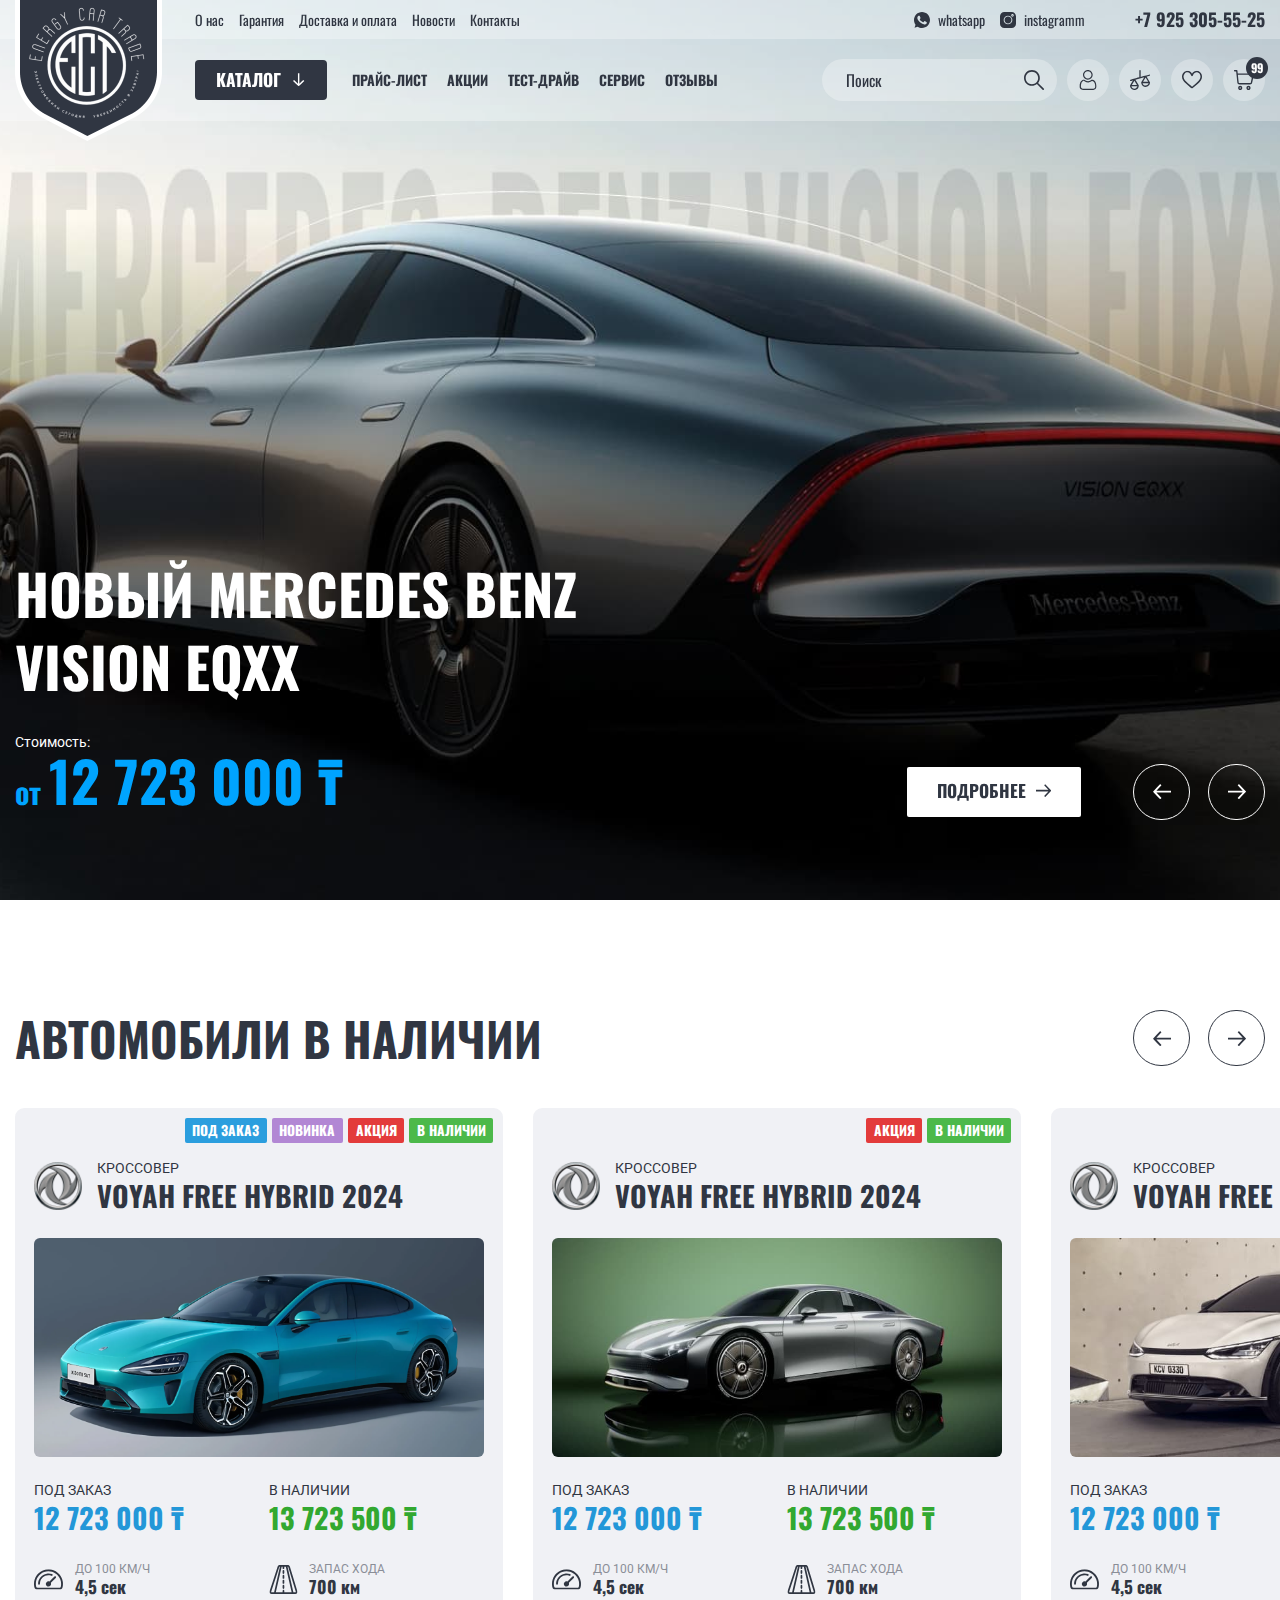
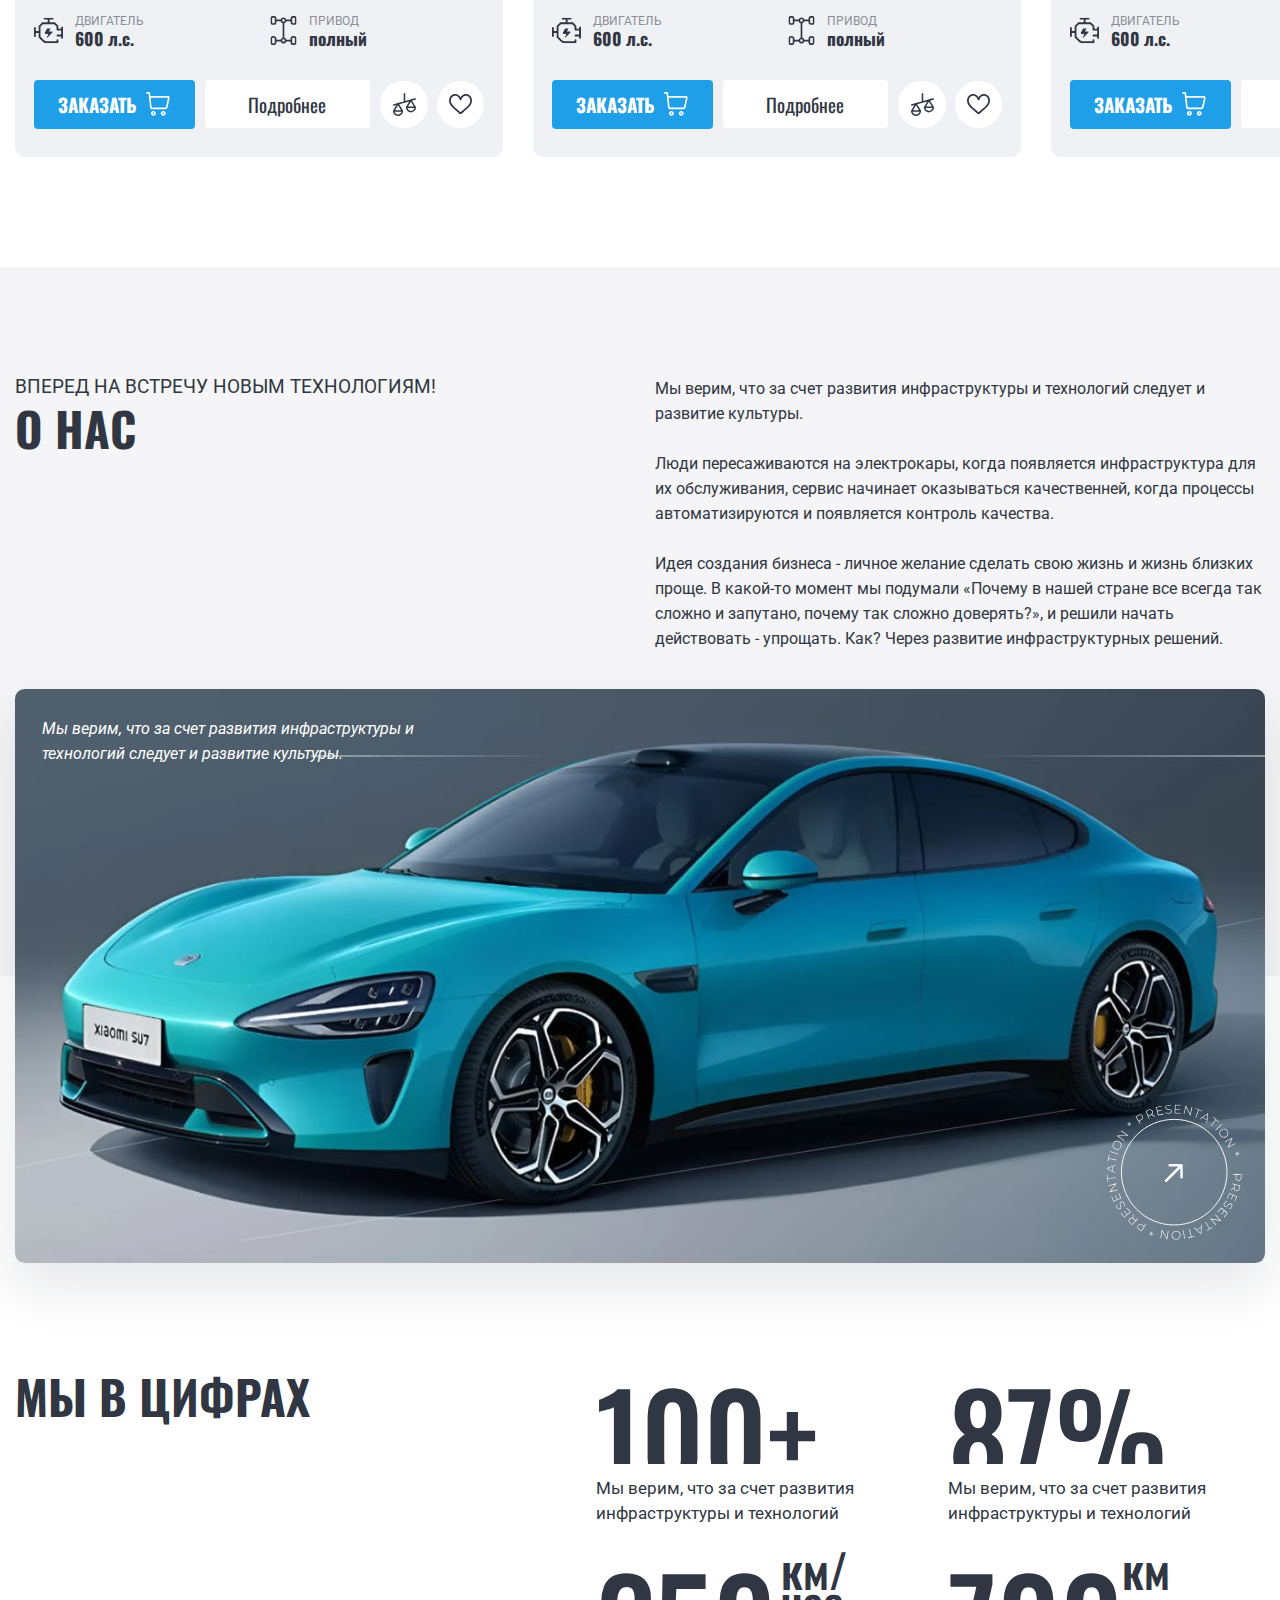
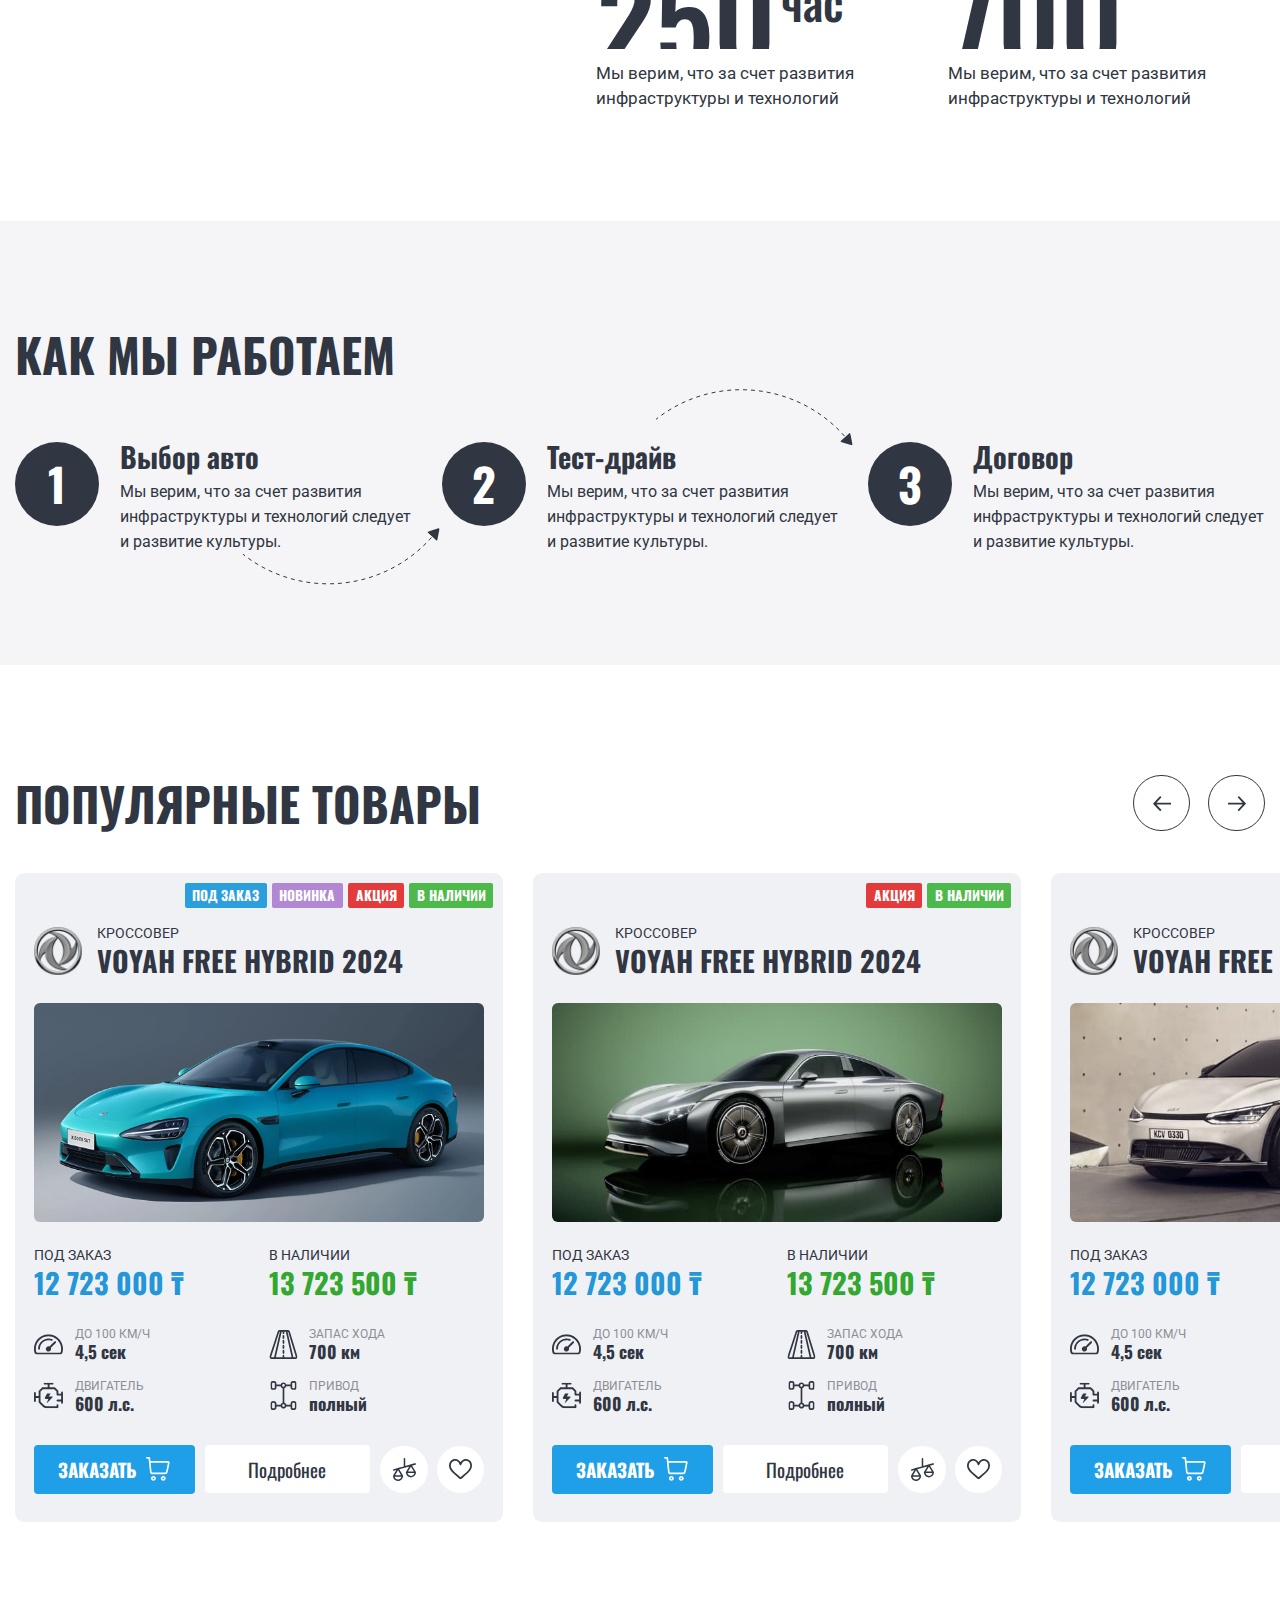
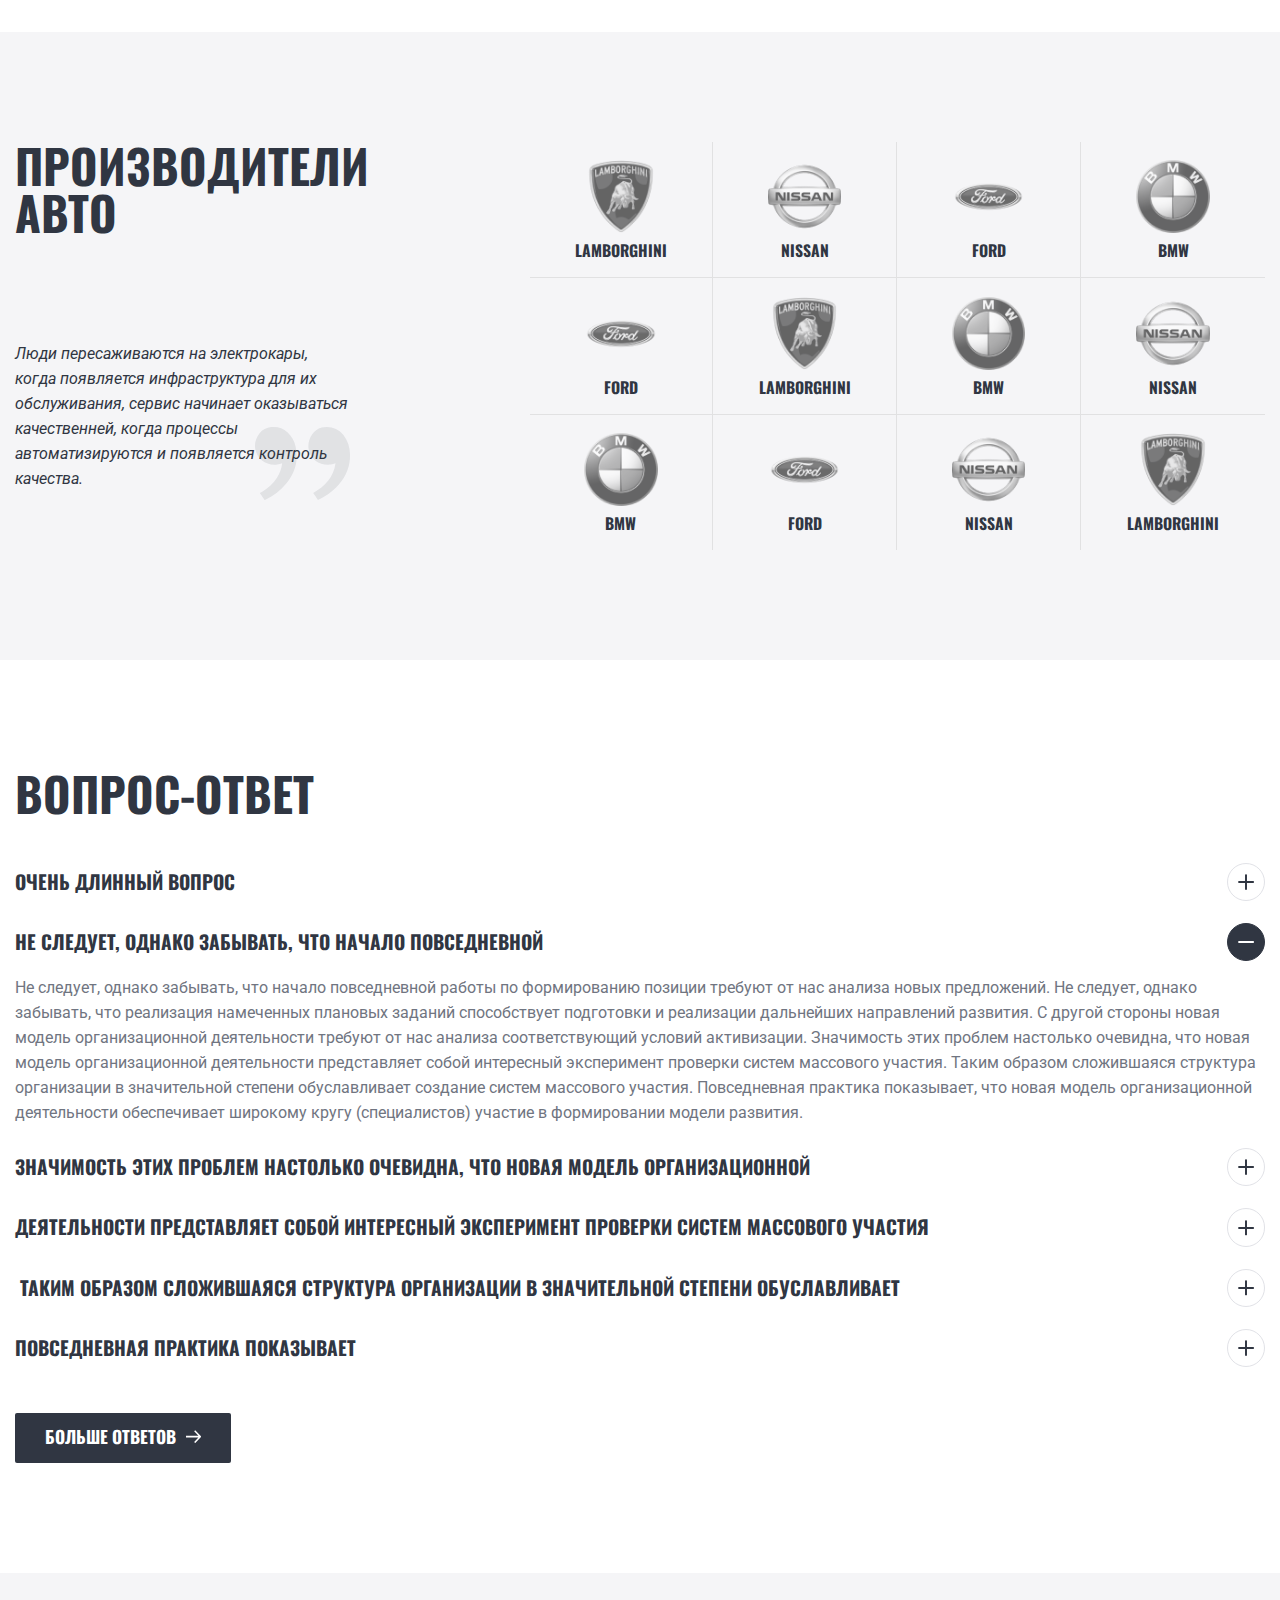
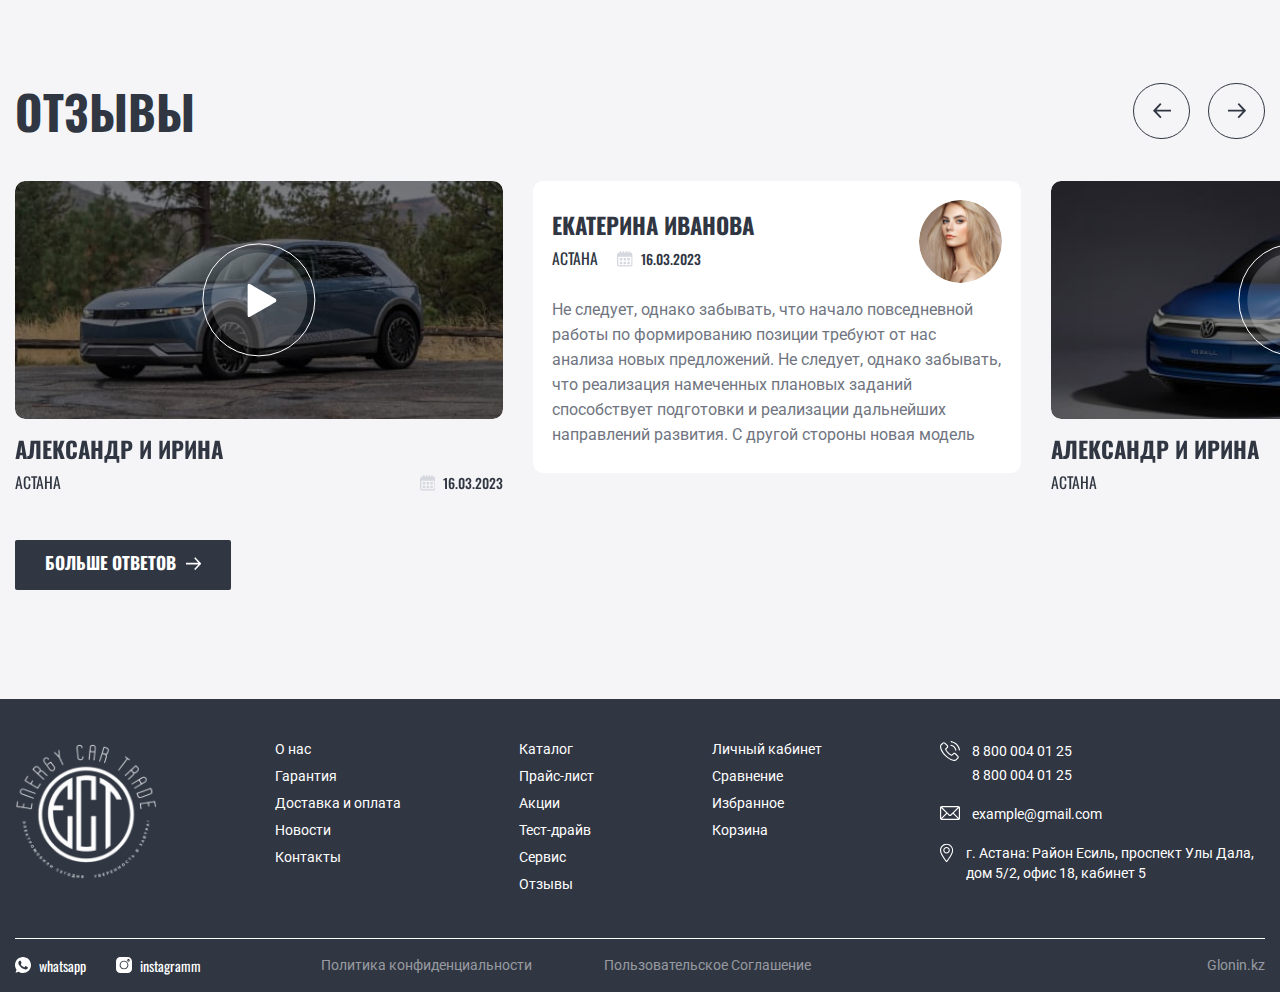
==== commit 1b31a9dd: "Add files via upload" ====
--- a/index.html
+++ b/index.html
@@ -2159,22 +2159,30 @@
                                     <ul class="links__list">
                                         <li class="links__list-item">
                                             <a class="links__list-link" href="#">
-                                                <svg width="24" height="24" viewBox="0 0 24 24" fill="none"
-                                                    xmlns="http://www.w3.org/2000/svg">
-                                                    <g clip-path="url(#clip0_2057_2512)">
-                                                        <path
-                                                            d="M21.2083 14.0711C21.8736 15.2847 22.1688 16.6013 22.3047 17.9602C22.375 18.6724 22.4031 19.394 22.3937 20.1109C22.3656 22.1726 20.8943 23.7517 18.8326 23.9485M21.2083 14.0711L21.2521 14.047C21.9219 15.2686 22.2182 16.5926 22.3545 17.9552L22.3545 17.9553C22.425 18.6695 22.4531 19.3929 22.4437 20.1116C22.4153 22.1991 20.9241 23.799 18.8374 23.9982M21.2083 14.0711C20.4679 12.7216 19.3762 11.8688 17.8299 11.6392L3.9782 23.2723M21.2083 14.0711L21.2521 14.047C20.5052 12.6855 19.4008 11.8219 17.8372 11.5898L17.8372 11.5898L17.8371 11.5897C17.2492 11.5044 16.6995 11.5459 16.1974 11.9225C16.0007 12.07 15.7914 12.1985 15.5805 12.328C15.5125 12.3697 15.4443 12.4116 15.3763 12.4542C14.3824 13.0663 13.3911 13.3721 12.4015 13.3733C11.4119 13.3744 10.4205 13.0709 9.42661 12.4588L9.42653 12.4587C9.29173 12.3761 9.15919 12.2887 9.02579 12.2007C8.98614 12.1745 8.9464 12.1483 8.90651 12.1222C8.73293 12.0084 8.557 11.8962 8.37474 11.7968L8.37428 11.7965C8.15423 11.6795 7.89169 11.5567 7.63485 11.5517L7.63481 11.5517C6.86235 11.5375 6.12298 11.7177 5.43149 12.0871L5.4314 12.0871C4.33539 12.6755 3.66836 13.6333 3.22051 14.7364L3.22048 14.7365C2.46277 16.6143 2.22775 18.5856 2.40642 20.5933C2.50621 21.7147 3.05814 22.6178 3.9782 23.2723M18.8374 23.9982C18.8374 23.9982 18.8375 23.9982 18.8375 23.9982L18.8326 23.9485M18.8374 23.9982L18.8326 23.9485M18.8374 23.9982C18.55 24.0265 18.2579 24.0406 17.9705 24.0406C17.9705 24.0406 17.9705 24.0406 17.9705 24.0406V23.9906C18.2563 23.9906 18.5468 23.9766 18.8326 23.9485M4.00718 23.2316C3.09816 22.5849 2.55462 21.6947 2.45622 20.5888C2.27817 18.5881 2.51245 16.6248 3.26684 14.7552C3.71198 13.6587 4.37266 12.7122 5.45505 12.1312L4.00718 23.2316ZM4.00718 23.2316L3.9782 23.2723M4.00718 23.2316L3.97814 23.2723C3.97816 23.2723 3.97818 23.2723 3.9782 23.2723M18.7794 22.4932L18.78 22.4931C19.9297 22.3597 20.7679 21.5614 20.9056 20.4283C21.0173 19.493 20.9337 18.5516 20.798 17.6206L20.798 17.6206C20.6578 16.6487 20.4293 15.6993 19.9601 14.8305L19.96 14.8304C19.4085 13.8061 18.6116 13.1453 17.4151 13.0761C17.3163 13.0719 17.1995 13.098 17.1143 13.1446C16.9096 13.2658 16.7133 13.3934 16.515 13.5222C16.3679 13.6178 16.2197 13.7141 16.0663 13.809L16.0662 13.8091C15.0948 14.4079 14.0423 14.7762 12.8998 14.8659M18.7794 22.4932L12.8959 14.8161M18.7794 22.4932C18.5288 22.5257 18.2733 22.5396 18.0173 22.5396H18.0063H17.9954H17.9844H17.9734H17.9624H17.9514H17.9405H17.9295H17.9185H17.9075H17.8965H17.8855H17.8746H17.8636H17.8526H17.8416H17.8306H17.8197H17.8087H17.7977H17.7867H17.7757H17.7647H17.7538H17.7428H17.7318H17.7208H17.7098H17.6989H17.6879H17.6769H17.6659H17.6549H17.6439H17.633H17.622H17.611H17.6H17.589H17.578H17.5671H17.5561H17.5451H17.5341H17.5231H17.5122H17.5012H17.4902H17.4792H17.4682H17.4572H17.4463H17.4353H17.4243H17.4133H17.4023H17.3914H17.3804H17.3694H17.3584H17.3474H17.3364H17.3255H17.3145H17.3035H17.2925H17.2815H17.2706H17.2596H17.2486H17.2376H17.2266H17.2156H17.2047H17.1937H17.1827H17.1717H17.1607H17.1497H17.1388H17.1278H17.1168H17.1058H17.0948H17.0839H17.0729H17.0619H17.0509H17.0399H17.0289H17.018H17.007H16.996H16.985H16.974H16.9631H16.9521H16.9411H16.9301H16.9191H16.9081H16.8972H16.8862H16.8752H16.8642H16.8532H16.8423H16.8313H16.8203H16.8093H16.7983H16.7873H16.7764H16.7654H16.7544H16.7434H16.7324H16.7215H16.7105H16.6995H16.6885H16.6775H16.6665H16.6556H16.6446H16.6336H16.6226H16.6116H16.6006H16.5897H16.5787H16.5677H16.5567H16.5457H16.5348H16.5238H16.5128H16.5018H16.4908H16.4798H16.4689H16.4579H16.4469H16.4359H16.4249H16.414H16.403H16.392H16.381H16.37H16.359H16.3481H16.3371H16.3261H16.3151H16.3041H16.2932H16.2822H16.2712H16.2602H16.2492H16.2382H16.2273H16.2163H16.2053H16.1943H16.1833H16.1723H16.1614H16.1504H16.1394H16.1284H16.1174H16.1065H16.0955H16.0845H16.0735H16.0625H16.0515H16.0406H16.0296H16.0186H16.0076H15.9966H15.9857H15.9747H15.9637H15.9527H15.9417H15.9307H15.9198H15.9088H15.8978H15.8868H15.8758H15.8649H15.8539H15.8429H15.8319H15.8209H15.8099H15.799H15.788H15.777H15.766H15.755H15.744H15.7331H15.7221H15.7111H15.7001H15.6891H15.6782H15.6672H15.6562H15.6452H15.6342H15.6232H15.6123H15.6013H15.5903H15.5793H15.5683H15.5574H15.5464H15.5354H15.5244H15.5134H15.5024H15.4915H15.4805H15.4695H15.4585H15.4475H15.4366H15.4256H15.4146H15.4036H15.3926H15.3816H15.3707H15.3597H15.3487H15.3377H15.3267H15.3158H15.3048H15.2938H15.2828H15.2718H15.2608H15.2499H15.2389H15.2279H15.2169H15.2059H15.1949H15.184H15.173H15.162H15.151H15.14H15.1291H15.1181H15.1071H15.0961H15.0851H15.0741H15.0632H15.0522H15.0412H15.0302H15.0192H15.0083H14.9973H14.9863H14.9753H14.9643H14.9533H14.9424H14.9314H14.9204H14.9094H14.8984H14.8875H14.8765H14.8655H14.8545H14.8435H14.8325H14.8216H14.8106H14.7996H14.7886H14.7776H14.7666H14.7557H14.7447H14.7337H14.7227H14.7117H14.7008H14.6898H14.6788H14.6678H14.6568H14.6458H14.6349H14.6239H14.6129H14.6019H14.5909H14.58H14.569H14.558H14.547H14.536H14.525H14.5141H14.5031H14.4921H14.4811H14.4701H14.4592H14.4482H14.4372H14.4262H14.4152H14.4042H14.3933H14.3823H14.3713H14.3603H14.3493H14.3383H14.3274H14.3164H14.3054H14.2944H14.2834H14.2725H14.2615H14.2505H14.2395H14.2285H14.2175H14.2066H14.1956H14.1846H14.1736H14.1626H14.1517H14.1407H14.1297H14.1187H14.1077H14.0967H14.0858H14.0748H14.0638H14.0528H14.0418H14.0309H14.0199H14.0089H13.9979H13.9869H13.9759H13.965H13.954H13.943H13.932H13.921H13.91H13.8991H13.8881H13.8771H13.8661H13.8551H13.8442H13.8332H13.8222H13.8112H13.8002H13.7892H13.7783H13.7673H13.7563H13.7453H13.7343H13.7234H13.7124H13.7014H13.6904H13.6794H13.6684H13.6575H13.6465H13.6355H13.6245H13.6135H13.6026H13.5916H13.5806H13.5696H13.5586H13.5476H13.5367H13.5257H13.5147H13.5037H13.4927H13.4817H13.4708H13.4598H13.4488H13.4378H13.4268H13.4159H13.4049H13.3939H13.3829H13.3719H13.3609H13.35H13.339H13.328H13.317H13.306H13.2951H13.2841H13.2731H13.2621H13.2511H13.2401H13.2292H13.2182H13.2072H13.1962H13.1852H13.1743H13.1633H13.1523H13.1413H13.1303H13.1193H13.1084H13.0974H13.0864H13.0754H13.0644H13.0534H13.0425H13.0315H13.0205H13.0095H12.9985H12.9876H12.9766H12.9656H12.9546H12.9436H12.9326H12.9217H12.9107H12.8997H12.8887H12.8777H12.8668H12.8558H12.8448H12.8338H12.8228H12.8118H12.8009H12.7899H12.7789H12.7679H12.7569H12.746H12.735H12.724H12.713H12.702H12.691H12.6801H12.6691H12.6581H12.6471H12.6361H12.6252H12.6142H12.6032H12.5922H12.5812H12.5702H12.5593H12.5483H12.5373H12.5263H12.5153H12.5043H12.4934H12.4824H12.4714H12.4604H12.4494H12.4385H12.4275H12.4165H12.4055H12.3945H12.3834H12.3722H12.3611H12.3499H12.3388H12.3276H12.3165H12.3054H12.2942H12.2831H12.2719H12.2608H12.2496H12.2385H12.2273H12.2162H12.205H12.1939H12.1827H12.1716H12.1604H12.1493H12.1381H12.127H12.1158H12.1047H12.0935H12.0824H12.0712H12.0601H12.0489H12.0378H12.0266H12.0155H12.0043H11.9932H11.982H11.9709H11.9597H11.9486H11.9374H11.9263H11.9151H11.904H11.8928H11.8817H11.8705H11.8594H11.8482H11.8371H11.8259H11.8148H11.8036H11.7925H11.7813H11.7701H11.759H11.7478H11.7367H11.7255H11.7144H11.7032H11.6921H11.6809H11.6698H11.6586H11.6475H11.6363H11.6252H11.614H11.6028H11.5917H11.5805H11.5694H11.5582H11.5471H11.5359H11.5248H11.5136H11.5025H11.4913H11.4802H11.469H11.4578H11.4467H11.4355H11.4244H11.4132H11.4021H11.3909H11.3798H11.3686H11.3574H11.3463H11.3351H11.324H11.3128H11.3017H11.2905H11.2793H11.2682H11.257H11.2459H11.2347H11.2236H11.2124H11.2013H11.1901H11.1789H11.1678H11.1566H11.1455H11.1343H11.1232H11.112H11.1008H11.0897H11.0785H11.0674H11.0562H11.045H11.0339H11.0227H11.0116H11.0004H10.9893H10.9781H10.9669H10.9558H10.9446H10.9335H10.9223H10.9111H10.9H10.8888H10.8777H10.8665H10.8553H10.8442H10.833H10.8219H10.8107H10.7995H10.7884H10.7772H10.7661H10.7549H10.7437H10.7326H10.7214H10.7103H10.6991H10.6879H10.6768H10.6656H10.6545H10.6433H10.6321H10.621H10.6098H10.5987H10.5875H10.5763H10.5652H10.554H10.5428H10.5317H10.5205H10.5094H10.4982H10.487H10.4759H10.4647H10.4536H10.4424H10.4312H10.4201H10.4089H10.3977H10.3866H10.3754H10.3642H10.3531H10.3419H10.3308H10.3196H10.3084H10.2973H10.2861H10.2749H10.2638H10.2526H10.2415H10.2303H10.2191H10.208H10.1968H10.1856H10.1745H10.1633H10.1521H10.141H10.1298H10.1187H10.1075H10.0963H10.0852H10.074H10.0628H10.0517H10.0405H10.0293H10.0182H10.007H9.99584H9.98468H9.97351H9.96235H9.95118H9.94001H9.92885H9.91768H9.90652H9.89535H9.88419H9.87302H9.86186H9.85069H9.83952H9.82836H9.81719H9.80603H9.79486H9.78369H9.77253H9.76136H9.7502H9.73903H9.72786H9.7167H9.70553H9.69436H9.6832H9.67203H9.66086H9.6497H9.63853H9.62736H9.6162H9.60503H9.59386H9.5827H9.57153H9.56036H9.54919H9.53803H9.52686H9.51569H9.50452H9.49336H9.48219H9.47102H9.45985H9.44869H9.43752H9.42635H9.41518H9.40401H9.39285H9.38168H9.37051H9.35934H9.34817H9.33701H9.32584H9.31467H9.3035H9.29233H9.28116H9.26999H9.25883H9.24766H9.23649H9.22532H9.21415H9.20298H9.19181H9.18064H9.16948H9.15831H9.14714H9.13597H9.1248H9.11363H9.10246H9.09129H9.08012H9.06895H9.05778H9.04661H9.03544H9.02427H9.0131H9.00194H8.99077H8.9796H8.96843H8.95726H8.94609H8.93492H8.92375H8.91258H8.90141H8.89024H8.87907H8.8679H8.85673H8.84556H8.83438H8.82321H8.81204H8.80087H8.7897H8.77853H8.76736H8.75619H8.74502H8.73385H8.72268H8.71151H8.70034H8.68917H8.678H8.66683H8.65565H8.64448H8.63331H8.62214H8.61097H8.5998H8.58863H8.57746H8.56629H8.55511H8.54394H8.53277H8.5216H8.51043H8.49926H8.48809H8.47691H8.46574H8.45457H8.4434H8.43223H8.42106H8.40989H8.39871H8.38754H8.37637H8.3652H8.35403H8.34285H8.33168H8.32051H8.30934H8.29817H8.28699H8.27582H8.26465H8.25348H8.24231H8.23113H8.21996H8.20879H8.19762H8.18644H8.17527H8.1641H8.15293H8.14176H8.13058H8.11941H8.10824H8.09707H8.08589H8.07472H8.06355H8.05238H8.0412H8.03003H8.01886H8.00768H7.99651H7.98534H7.97417H7.96299H7.95182H7.94065H7.92947H7.9183H7.90713H7.89596H7.88478H7.87361H7.86244H7.85126H7.84009H7.82892H7.81774H7.80657H7.7954H7.78422H7.77305H7.76188H7.75071H7.73953H7.72836H7.71719H7.70601H7.69484H7.68367H7.67249H7.66132H7.65015H7.63897H7.6278H7.61662H7.60545H7.59428H7.5831H7.57193H7.56076H7.54958H7.53841H7.52724H7.51606H7.50489H7.49372H7.48254H7.47137H7.46019H7.44902H7.43785H7.42667H7.4155H7.40433H7.39315H7.38198H7.3708H7.35963H7.34846H7.33728H7.32611H7.31493H7.30376H7.29259H7.28141H7.27024H7.25907H7.24789H7.23672H7.22554H7.21437H7.2032H7.19202H7.18085H7.16967H7.1585H7.14733H7.13615H7.12498H7.1138H7.10263H7.09145H7.08028H7.06911H7.05793H7.04676H7.03558H7.02441H7.01324H7.00206H6.99089H6.97971H6.96854H6.95737H6.94619H6.93502H6.92384H6.91267H6.90149H6.89032H6.87915H6.86797H6.8568H6.84562H6.83445H6.82328H6.8121H6.80093H6.78975H6.77858H6.7674H6.75623H6.74506H6.73388H6.72271H6.71153H6.70036H6.68918H6.67801C6.06425 22.5396 5.47992 22.4466 4.95695 22.1163L4.95692 22.1162C4.2364 21.6619 3.88345 20.9797 3.86505 20.1566L3.86505 20.1565C3.82296 18.515 3.95879 16.8923 4.59226 15.3553L4.5923 15.3552C4.90915 14.5817 5.33934 13.8815 6.08907 13.4491M18.7794 22.4932L4.54603 15.3362C4.86466 14.5584 5.30042 13.8462 6.06419 13.4057M12.8998 14.8659L12.8959 14.8161M12.8998 14.8659C12.8998 14.8659 12.8998 14.8659 12.8998 14.8659L12.8959 14.8161M12.8998 14.8659C11.3411 14.9887 9.91543 14.5586 8.60519 13.7291L8.60509 13.729C8.50147 13.6631 8.39864 13.5968 8.29595 13.5306C8.09113 13.3986 7.88689 13.2669 7.67807 13.1391L7.67767 13.1389C7.60923 13.0961 7.52023 13.067 7.44715 13.0668M12.8959 14.8161C11.3496 14.9379 9.93455 14.5115 8.63193 13.6868C8.52885 13.6212 8.42628 13.5551 8.32372 13.489C8.11859 13.3568 7.91347 13.2245 7.70417 13.0965C7.6292 13.0496 7.5308 13.0168 7.44646 13.0168M7.44715 13.0668C7.44739 13.0668 7.44764 13.0668 7.44789 13.0668L7.44646 13.0168M7.44715 13.0668C7.44692 13.0668 7.44669 13.0668 7.44646 13.0668V13.0168M7.44715 13.0668C6.96372 13.0807 6.50814 13.2096 6.08907 13.4491M7.44646 13.0168C6.95446 13.0309 6.49058 13.1621 6.06419 13.4057M6.06419 13.4057L6.08917 13.449C6.08913 13.449 6.0891 13.4491 6.08907 13.4491M6.06419 13.4057L6.08899 13.4491C6.08902 13.4491 6.08904 13.4491 6.08907 13.4491"
-                                                            fill="#303642" stroke="#303642" stroke-width="0.1" />
-                                                        <path
-                                                            d="M6.4125 5.69218L6.41249 5.69232C6.36523 8.8542 8.94062 11.6 12.2209 11.6189C15.3683 11.6378 18.0812 9.0627 18.0814 5.81995C18.1285 2.63366 15.4959 0.0114265 12.3674 -0.0500094L12.3673 -0.0500111C9.15804 -0.106729 6.46921 2.51122 6.4125 5.69218ZM12.2447 1.46505C14.6443 1.46042 16.5711 3.37794 16.5757 5.78219C16.5803 8.17698 14.6536 10.1085 12.2541 10.1085C9.85909 10.1039 7.94614 8.19562 7.93224 5.80055C7.91835 3.4013 9.84029 1.47437 12.2447 1.46505Z"
-                                                            fill="#303642" stroke="#303642" stroke-width="0.1" />
+                                                <?xml version="1.0" encoding="utf-8"?>
+                                                <!-- Generator: Adobe Illustrator 22.0.0, SVG Export Plug-In . SVG Version: 6.00 Build 0)  -->
+                                                <svg version="1.1" id="Layer_1" xmlns="http://www.w3.org/2000/svg"
+                                                    xmlns:xlink="http://www.w3.org/1999/xlink" x="0px" y="0px"
+                                                    viewBox="0 0 24 24" style="enable-background:new 0 0 24 24;"
+                                                    xml:space="preserve">
+                                                    <style type="text/css">
+                                                        .st0 {
+                                                            fill: #303642;
+                                                        }
+                                                    </style>
+                                                    <g>
+                                                        <path class="st0" d="M12,24c-1.9,0-3.8,0-5.7,0c-1,0-1.9-0.2-2.7-0.8c-0.9-0.6-1.5-1.5-1.6-2.6c-0.2-2,0.1-4,0.8-5.8
+                                                        c0.4-1.1,1.1-2.1,2.2-2.6c0.7-0.4,1.4-0.5,2.2-0.5c0.2,0,0.5,0.1,0.7,0.2C8.3,12,8.7,12.3,9,12.5c2,1.2,4,1.2,6,0
+                                                        c0.2-0.1,0.5-0.3,0.7-0.5c0.6-0.5,1.3-0.5,2-0.3c1.4,0.3,2.4,1.1,3.1,2.4c0.7,1.2,1,2.5,1.1,3.9c0.1,0.7,0.1,1.4,0.1,2.2
+                                                        c0,2.1-1.5,3.6-3.6,3.8c-0.3,0-0.6,0-0.9,0C15.7,24,13.8,24,12,24z M12,22.6c1.9,0,3.7,0,5.6,0c0.3,0,0.5,0,0.8,0
+                                                        c1.2-0.1,2-1,2.2-2.1c0.1-0.9,0-1.9-0.1-2.8c-0.1-1-0.4-1.9-0.9-2.8c-0.6-1-1.4-1.7-2.6-1.8c-0.1,0-0.2,0-0.3,0.1
+                                                        c-0.4,0.2-0.7,0.4-1,0.7c-1,0.6-2,1-3.1,1c-1.5,0.1-3-0.3-4.3-1.1c-0.3-0.2-0.6-0.4-0.9-0.6C7.2,13,7.1,13,7.1,13
+                                                        c-0.5,0-1,0.1-1.4,0.4c-0.8,0.4-1.2,1.2-1.5,1.9c-0.6,1.5-0.8,3.2-0.7,4.8c0,1,0.5,1.7,1.4,2.1c0.5,0.2,1,0.3,1.5,0.3
+                                                        C8.2,22.6,10.1,22.6,12,22.6z" />
+                                                        <path class="st0"
+                                                            d="M17.6,5.8c0,3.2-2.6,5.8-5.8,5.8c-3.2,0-5.8-2.6-5.8-5.8C6.1,2.6,8.7,0,11.9,0C15.1,0,17.6,2.6,17.6,5.8z
+                                                         M16.2,5.8c0-2.4-2-4.4-4.4-4.4c-2.4,0-4.4,1.9-4.4,4.4c0,2.4,1.9,4.4,4.4,4.4C14.3,10.2,16.2,8.2,16.2,5.8z" />
                                                     </g>
-                                                    <defs>
-                                                        <clipPath id="clip0_2057_2512">
-                                                            <rect width="19.9984" height="24" fill="white"
-                                                                transform="translate(2.39999)" />
-                                                        </clipPath>
-                                                    </defs>
                                                 </svg>
                                             </a>
                                         </li>
@@ -2243,7 +2251,2332 @@
                     </div>
                 </div>
             </div>
+        </div>
+        <div class="header__mobile mheader">
+            <div class="mheader__heading mheader-heading">
+                <a class="mheader-heading__logo logo" href="#">
+                    <picture class="logo__img">
+                        <img class="logo__img-image" src="images/header-logo.png" alt="logo">
+                    </picture>
+                </a>
+                <div class="mheader__wrp">
+                    <div class="mheader-heading__icons icons">
+                        <ul class="icons__list">
+                            <li class="icons__list-item">
+                                <a class="icons__list-link" href="#">
+                                    <?xml version="1.0" encoding="utf-8"?>
+                                    <!-- Generator: Adobe Illustrator 22.0.0, SVG Export Plug-In . SVG Version: 6.00 Build 0)  -->
+                                    <svg version="1.1" id="Layer_1" xmlns="http://www.w3.org/2000/svg"
+                                        xmlns:xlink="http://www.w3.org/1999/xlink" x="0px" y="0px" viewBox="0 0 24 24"
+                                        style="enable-background:new 0 0 24 24;" xml:space="preserve">
+                                        <style type="text/css">
+                                            .st0 {
+                                                fill: #303642;
+                                            }
+                                        </style>
+                                        <g>
+                                            <path class="st0" d="M12,24c-1.9,0-3.8,0-5.7,0c-1,0-1.9-0.2-2.7-0.8c-0.9-0.6-1.5-1.5-1.6-2.6c-0.2-2,0.1-4,0.8-5.8
+                                            c0.4-1.1,1.1-2.1,2.2-2.6c0.7-0.4,1.4-0.5,2.2-0.5c0.2,0,0.5,0.1,0.7,0.2C8.3,12,8.7,12.3,9,12.5c2,1.2,4,1.2,6,0
+                                            c0.2-0.1,0.5-0.3,0.7-0.5c0.6-0.5,1.3-0.5,2-0.3c1.4,0.3,2.4,1.1,3.1,2.4c0.7,1.2,1,2.5,1.1,3.9c0.1,0.7,0.1,1.4,0.1,2.2
+                                            c0,2.1-1.5,3.6-3.6,3.8c-0.3,0-0.6,0-0.9,0C15.7,24,13.8,24,12,24z M12,22.6c1.9,0,3.7,0,5.6,0c0.3,0,0.5,0,0.8,0
+                                            c1.2-0.1,2-1,2.2-2.1c0.1-0.9,0-1.9-0.1-2.8c-0.1-1-0.4-1.9-0.9-2.8c-0.6-1-1.4-1.7-2.6-1.8c-0.1,0-0.2,0-0.3,0.1
+                                            c-0.4,0.2-0.7,0.4-1,0.7c-1,0.6-2,1-3.1,1c-1.5,0.1-3-0.3-4.3-1.1c-0.3-0.2-0.6-0.4-0.9-0.6C7.2,13,7.1,13,7.1,13
+                                            c-0.5,0-1,0.1-1.4,0.4c-0.8,0.4-1.2,1.2-1.5,1.9c-0.6,1.5-0.8,3.2-0.7,4.8c0,1,0.5,1.7,1.4,2.1c0.5,0.2,1,0.3,1.5,0.3
+                                            C8.2,22.6,10.1,22.6,12,22.6z" />
+                                            <path class="st0"
+                                                d="M17.6,5.8c0,3.2-2.6,5.8-5.8,5.8c-3.2,0-5.8-2.6-5.8-5.8C6.1,2.6,8.7,0,11.9,0C15.1,0,17.6,2.6,17.6,5.8z
+                                             M16.2,5.8c0-2.4-2-4.4-4.4-4.4c-2.4,0-4.4,1.9-4.4,4.4c0,2.4,1.9,4.4,4.4,4.4C14.3,10.2,16.2,8.2,16.2,5.8z" />
+                                        </g>
+                                    </svg>
+                                </a>
+                            </li>
+                        </ul>
+                    </div>
+                    <div class="mheader__search search">
+                        <form class="search__form search-form" action="#">
+                            <input class="search-form__input" type="text" placeholder="Поиск">
+                            <button class="search-form__button" type="submit">
+                                <svg width="20" height="20" viewBox="0 0 20 20" fill="none"
+                                    xmlns="http://www.w3.org/2000/svg">
+                                    <g clip-path="url(#clip0_2001_128)">
+                                        <path
+                                            d="M19.7556 18.5786L14.0682 12.8912C15.1699 11.5304 15.8332 9.80119 15.8332 7.91789C15.8332 3.55293 12.2815 0.00128174 7.91656 0.00128174C3.55161 0.00128174 0 3.55289 0 7.91785C0 12.2828 3.55165 15.8345 7.9166 15.8345C9.7999 15.8345 11.5291 15.1711 12.8899 14.0695L18.5773 19.7569C18.7398 19.9194 18.9531 20.0011 19.1665 20.0011C19.3798 20.0011 19.5932 19.9194 19.7557 19.7569C20.0815 19.4311 20.0815 18.9044 19.7556 18.5786ZM7.9166 14.1678C4.46996 14.1678 1.66666 11.3645 1.66666 7.91785C1.66666 4.4712 4.46996 1.66791 7.9166 1.66791C11.3632 1.66791 14.1665 4.4712 14.1665 7.91785C14.1665 11.3645 11.3632 14.1678 7.9166 14.1678Z"
+                                            fill="#303642"></path>
+                                    </g>
+                                    <defs>
+                                        <clipPath id="clip0_2001_128">
+                                            <rect width="20" height="20" fill="white"></rect>
+                                        </clipPath>
+                                    </defs>
+                                </svg>
+                            </button>
+                        </form>
+                        <div class="search__close">
+                            <svg width="20" height="20" viewBox="0 0 20 20" fill="none"
+                                xmlns="http://www.w3.org/2000/svg">
+                                <rect width="25.7117" height="2.57117"
+                                    transform="matrix(0.707072 0.707141 -0.707072 0.707141 1.81799 0)" fill="#303642">
+                                </rect>
+                                <rect width="25.7117" height="2.57117"
+                                    transform="matrix(-0.707072 0.707141 -0.707072 -0.707141 19.9996 1.81818)"
+                                    fill="#303642"></rect>
+                            </svg>
+                        </div>
+                    </div>
+                </div>
+                <div class="mheader-heading__burger burger">
+                    <svg width="40" height="40" viewBox="0 0 40 40" fill="none" xmlns="http://www.w3.org/2000/svg">
+                        <rect width="40" height="40" rx="4" fill="#303642" />
+                        <rect x="9" y="9" width="22" height="2" rx="1" fill="white" />
+                        <rect x="9" y="19" width="22" height="2" rx="1" fill="white" />
+                        <rect x="9" y="29" width="22" height="2" rx="1" fill="white" />
+                    </svg>
+                    <svg width="40" height="40" viewBox="0 0 40 40" fill="none" xmlns="http://www.w3.org/2000/svg">
+                        <rect width="40" height="40" rx="4" fill="#303642" />
+                        <rect x="9.9577" y="8.54333" width="30.404" height="2" rx="1"
+                            transform="rotate(45 9.9577 8.54333)" fill="white" />
+                        <rect x="31.4566" y="9.95764" width="30.404" height="2" rx="1"
+                            transform="rotate(135 31.4566 9.95764)" fill="white" />
+                    </svg>
+                </div>
+            </div>
+            <div class="mheader__inner">
+                <div class="mheader__wrapper">
+                    <div class="mheader__ctl ctl">
+                        <div class="ctl__button btn btn--black btn--menu">
+                            <span>
+                                Каталог
+                            </span>
+                            <svg width="19" height="16" viewBox="0 0 19 16" fill="none"
+                                xmlns="http://www.w3.org/2000/svg">
+                                <path
+                                    d="M11.4217 -9.08515e-07C11.0046 0.444334 10.5726 0.908331 10.1294 1.37626C11.8685 3.21258 13.63 5.0725 15.3915 6.93242C15.384 6.94814 15.3766 6.96387 15.3691 6.9796C10.2486 6.9796 5.12805 6.9796 -0.00366132 6.9796C-0.00366138 7.65987 -0.00366144 8.32047 -0.0036615 9.0086C5.11688 9.0086 10.2411 9.0086 15.4138 9.0086C13.6151 10.9078 11.8574 12.7638 10.1071 14.6119C10.5614 15.0917 10.9971 15.5557 11.4217 16C13.9428 13.3379 16.4789 10.6601 18.9963 8.00197C16.4826 5.34382 13.9503 2.66601 11.4217 -9.08515e-07Z"
+                                    fill="white" />
+                            </svg>
 
+                        </div>
+                        <div class="ctl__collection collection">
+                            <div class="collection__wrapper">
+                                <div class="collection__button btn btn--black btn--menu">
+                                    <svg width="19" height="16" viewBox="0 0 19 16" fill="none"
+                                        xmlns="http://www.w3.org/2000/svg">
+                                        <path
+                                            d="M7.57834 -9.08515e-07C7.99543 0.444334 8.42742 0.908331 8.87058 1.37626C7.13146 3.21258 5.36999 5.0725 3.60852 6.93242C3.61597 6.94814 3.62342 6.96387 3.63087 6.9796C8.75141 6.9796 13.8719 6.9796 19.0037 6.9796C19.0037 7.65987 19.0037 8.32047 19.0037 9.0086C13.8831 9.0086 8.75886 9.0086 3.58618 9.0086C5.38489 10.9078 7.14263 12.7638 8.89292 14.6119C8.43859 15.0917 8.00288 15.5557 7.57834 16C5.05717 13.3379 2.52111 10.6601 0.00366332 8.00197C2.51738 5.34382 5.04972 2.66601 7.57834 -9.08515e-07Z"
+                                            fill="white" />
+                                    </svg>
+                                    <span>
+                                        Каталог
+                                    </span>
+                                </div>
+                                <ul class="collection__list collection-list">
+                                    <li class="collection-list__item " id="0">
+                                        <svg width="30" height="30" viewBox="0 0 30 30" fill="none"
+                                            xmlns="http://www.w3.org/2000/svg">
+                                            <g clip-path="url(#clip0_90_11099)">
+                                                <path
+                                                    d="M4.74883 26.7296C4.36035 26.7296 3.96517 26.7229 3.5566 26.7162C2.16343 26.6827 1.22572 25.7249 1.21232 24.3251C1.21232 24.1844 1.21232 24.0437 1.21232 23.9031C1.21232 23.6285 1.21902 23.3405 1.19893 23.0591C1.19223 22.9788 1.13195 22.8649 1.07167 22.818C0.361688 22.2956 0 21.5856 0 20.7082C0 19.1476 0 17.9486 0 16.8234C0 15.4637 0.455459 14.2648 1.35968 13.2534C1.6008 12.9855 1.83523 12.7109 2.08305 12.4228C2.14334 12.3559 2.20362 12.2889 2.2639 12.2152H2.2572C2.07636 12.2018 1.90891 12.1951 1.74816 12.1683C0.884126 12.0277 0.288011 11.3445 0.254521 10.4604C0.254521 10.4202 0.254521 10.3867 0.254521 10.3465C0.254521 10.2929 0.254521 10.246 0.254521 10.1991C0.19424 9.58962 0.35499 9.04709 0.70998 8.65861C1.07167 8.26343 1.6008 8.0558 2.23711 8.0558C2.32418 8.0558 2.41795 8.0625 2.50502 8.06919C3.02076 8.11608 3.34896 8.45097 3.34896 8.91983C3.34896 9.40208 3.01407 9.73698 2.49833 9.76377C2.47823 9.76377 2.45814 9.76377 2.43135 9.76377H2.39116C2.16343 9.77047 2.00938 9.81735 1.9424 9.91112C1.87542 10.0049 1.87542 10.1656 1.9491 10.3934C1.95579 10.4135 2.00938 10.4537 2.03617 10.4737C2.04287 10.4804 2.04956 10.4871 2.05626 10.4871H2.07636C2.08975 10.4871 2.09645 10.4871 2.10985 10.4871C2.31748 10.5072 2.48493 10.5206 2.61219 10.5206C2.9136 10.5206 2.94039 10.4871 3.15472 9.79726V9.79056C3.2418 9.50925 3.32217 9.23463 3.40924 8.95332C3.62358 8.26343 3.83791 7.53336 4.08573 6.83008C4.8359 4.70684 6.83188 3.26678 9.06229 3.25339C11.0784 3.24669 13.0944 3.23999 15.0703 3.23999C17.0261 3.23999 18.9953 3.24669 20.9176 3.25339C23.2887 3.26678 25.3048 4.814 26.0415 7.19846C26.3295 8.12278 26.6644 9.21454 26.9859 10.2996C27.0395 10.4871 27.0931 10.5072 27.1668 10.5072C27.1869 10.5072 27.207 10.5072 27.2271 10.5005C27.2739 10.4938 27.3141 10.4938 27.3744 10.4938C27.4079 10.4938 27.4481 10.4938 27.4816 10.4938C27.5151 10.4938 27.5486 10.4938 27.582 10.4938C27.8366 10.4938 27.9906 10.4537 28.0576 10.3733C28.1179 10.2929 28.1112 10.1322 28.0442 9.89103C28.0308 9.86424 27.9437 9.79726 27.85 9.77047C27.8098 9.75707 27.7629 9.75707 27.6959 9.75707C27.6691 9.75707 27.6423 9.75707 27.6088 9.75707C27.5754 9.75707 27.5486 9.75707 27.5151 9.75707C27.4749 9.75707 27.4347 9.75707 27.4012 9.75037C26.9859 9.71018 26.6845 9.41548 26.6443 9.0069C26.6042 8.56484 26.8453 8.19645 27.2271 8.11608C27.428 8.07589 27.6289 8.0491 27.8232 8.0491C28.7743 8.0491 29.4575 8.55814 29.6584 9.40878C29.7589 9.83075 29.7589 10.3398 29.6584 10.8555C29.5044 11.6392 28.8346 12.1683 27.9437 12.2018C27.8902 12.2018 27.8366 12.2018 27.7763 12.2018C27.7562 12.2018 27.7428 12.2018 27.7227 12.2018C27.7763 12.2621 27.8299 12.3224 27.8768 12.3894C28.1045 12.664 28.3255 12.9185 28.5532 13.1663C29.5244 14.2246 30.0067 15.4972 29.9866 16.9439C29.9732 17.9821 29.9799 19.0337 29.9799 20.0518V20.6948C29.9799 21.5588 29.6249 22.2688 28.9149 22.8113C28.848 22.8649 28.781 22.9922 28.7743 23.0859C28.7609 23.3137 28.7609 23.5414 28.7609 23.7691C28.7609 24.1107 28.7609 24.459 28.714 24.8006C28.58 25.879 27.7227 26.6626 26.6376 26.7028C26.1621 26.7229 25.6932 26.7296 25.2378 26.7296C24.7689 26.7296 24.3001 26.7162 23.8446 26.6961C22.6993 26.6425 21.775 25.678 21.7482 24.4925C21.7415 24.1978 21.7415 23.9031 21.7415 23.5883C21.7415 23.4878 21.7415 23.3873 21.7415 23.2802H8.21165V23.5146C8.21165 23.7825 8.21165 24.0504 8.21165 24.3117C8.20496 25.7383 7.29404 26.676 5.88078 26.7095C5.52579 26.7296 5.13731 26.7296 4.74883 26.7296ZM2.93369 23.2668C2.93369 23.3673 2.93369 23.4744 2.93369 23.5749C2.92699 23.9031 2.92699 24.2112 2.94039 24.526C2.95378 24.8073 3.18151 25.0015 3.48962 25.0082C3.89149 25.0149 4.30007 25.0149 4.70864 25.0149C5.11721 25.0149 5.53918 25.0149 5.96115 25.0082C6.19558 25.0015 6.4568 24.9011 6.48359 24.6198C6.51708 24.2849 6.51038 23.95 6.50368 23.595C6.50368 23.4878 6.49699 23.3806 6.49699 23.2735H2.93369V23.2668ZM23.4896 23.2735C23.4896 23.3739 23.4896 23.4811 23.4829 23.5816C23.4762 23.9232 23.4695 24.2447 23.4963 24.5729C23.5164 24.8274 23.724 25.0015 24.0188 25.0082C24.434 25.0149 24.856 25.0216 25.2713 25.0216C25.6865 25.0216 26.1085 25.0149 26.5238 25.0149C26.8051 25.0082 27.0328 24.8274 27.0462 24.5863C27.0663 24.2581 27.0596 23.9366 27.0596 23.595C27.0596 23.4945 27.0596 23.3873 27.0529 23.2869H23.4896V23.2735ZM1.74816 20.3398C1.68118 20.7618 1.73476 21.0766 1.90221 21.2775C2.06296 21.4717 2.35097 21.5722 2.74615 21.5722H2.78634C3.60348 21.5588 4.48091 21.5521 5.55928 21.5521C6.19558 21.5521 6.83188 21.5521 7.47488 21.5588C8.11119 21.5588 8.74749 21.5655 9.38379 21.5655H9.6785V21.0096C9.6785 20.5072 9.6785 20.0116 9.6785 19.5226C9.6785 18.6921 9.95981 18.4108 10.7904 18.4108H18.9953C19.0422 18.4108 19.0824 18.4108 19.1293 18.4108C19.1762 18.4108 19.223 18.4108 19.2632 18.4108C19.3436 18.4108 19.4106 18.4108 19.4709 18.4175C20.0134 18.451 20.3349 18.7725 20.355 19.3083C20.3617 19.4758 20.3617 19.6432 20.355 19.804C20.355 19.8776 20.355 19.9446 20.355 20.0183V21.5722H24.5613C25.5057 21.5722 26.4501 21.5722 27.3945 21.5722C27.8902 21.5722 28.1715 21.4048 28.2585 21.0632C28.2987 20.889 28.3054 20.7015 28.3188 20.5072C28.3188 20.4604 28.3255 20.4068 28.3255 20.3599H27.9571C27.6892 20.3599 27.4146 20.3599 27.1467 20.3599C26.8788 20.3599 26.6042 20.3599 26.3362 20.3599C25.8607 20.3599 25.4789 20.3599 25.1172 20.3532C23.9451 20.3331 22.9672 19.4892 22.793 18.3505C22.7328 17.9553 22.7461 17.5535 22.7528 17.1583C22.7528 17.0913 22.7595 17.0243 22.7595 16.9573C22.7863 15.6512 23.8312 14.6131 25.1373 14.5863C25.3717 14.5796 25.6196 14.5796 25.9143 14.5796C26.1621 14.5796 26.4166 14.5796 26.6644 14.5796H26.8185C27.1199 14.5796 27.3811 14.68 27.5553 14.8542C27.7026 15.0082 27.783 15.2092 27.783 15.4369C27.7763 15.9393 27.3945 16.2675 26.8118 16.2741C26.7046 16.2741 26.5975 16.2741 26.4903 16.2741C26.3764 16.2741 25.9076 16.2741 25.7937 16.2741C25.6397 16.2741 25.4923 16.2741 25.3382 16.2741C24.7421 16.2808 24.4608 16.5622 24.4541 17.1516C24.4541 17.3525 24.4541 17.5602 24.4541 17.7879C24.4608 18.3907 24.7354 18.6653 25.3315 18.672C25.7133 18.672 26.1018 18.672 26.4836 18.672C27.0395 18.672 27.5887 18.672 28.1447 18.672C28.1983 18.672 28.2585 18.6653 28.3255 18.6586C28.3255 18.4979 28.3255 18.3371 28.3255 18.1831C28.3255 17.741 28.3255 17.319 28.3255 16.8904C28.3322 15.9393 28.0308 15.1355 27.4079 14.4389C27.3342 14.3585 27.2605 14.2782 27.1869 14.1911C26.8922 13.8629 26.5841 13.5213 26.3027 13.1663C26.1018 12.9118 25.9478 12.6372 25.8674 12.376C25.5928 11.5119 25.3182 10.6345 25.0569 9.78386C24.8493 9.10737 24.6283 8.40409 24.4139 7.7142C23.8513 5.93925 22.5184 4.96136 20.6631 4.96136C18.7609 4.96136 16.852 4.95466 14.9498 4.95466C13.081 4.95466 11.2123 4.95466 9.3436 4.96136C7.54856 4.96136 6.15539 5.98614 5.60616 7.70081C5.51909 7.97542 5.42532 8.25004 5.33824 8.52465C5.09042 9.26812 4.8292 10.0518 4.64166 10.8354C4.30007 12.2621 3.65707 13.4074 2.69257 14.3451C2.12324 14.8944 1.80174 15.5709 1.75486 16.3009C1.72137 16.8569 1.72806 17.4128 1.73476 17.9955C1.73476 18.2099 1.74146 18.4242 1.74146 18.6452C2.01608 18.6452 2.29739 18.6452 2.572 18.6452C2.88681 18.6452 3.20161 18.6452 3.51641 18.6452C4.07234 18.6452 4.5211 18.6385 4.93637 18.6318C5.27127 18.6251 5.53918 18.3371 5.55928 17.9553C5.57267 17.7142 5.57267 17.4664 5.56597 17.2253V17.1248C5.55928 16.5287 5.29136 16.2541 4.68185 16.2541C4.56129 16.2541 4.44072 16.2541 4.32016 16.2541C4.2063 16.2541 4.09243 16.2541 3.97187 16.2541C3.858 16.2541 3.73744 16.2541 3.62358 16.2541C3.46283 16.2541 3.30208 16.2541 3.14133 16.2541C2.59879 16.2474 2.2505 15.9192 2.2505 15.4168C2.2505 14.9145 2.60549 14.5729 3.14133 14.5729C3.48292 14.5662 3.77763 14.5662 4.07234 14.5662C4.38714 14.5662 4.66176 14.5662 4.92297 14.5729C6.09511 14.5997 7.0864 15.4905 7.23376 16.6358C7.28734 17.0712 7.30074 17.5401 7.26725 18.029C7.18017 19.3753 6.16209 20.3331 4.80241 20.3398C4.55459 20.3398 4.31346 20.3398 4.06564 20.3398C3.8714 20.3398 3.67716 20.3398 3.48292 20.3398C3.28868 20.3398 3.09444 20.3398 2.9002 20.3398H1.74816ZM18.6135 21.5186V20.1188H11.3865V21.5186H18.6135Z"
+                                                    fill="#303642" />
+                                                <path
+                                                    d="M23.2351 12.1884H10.5827C9.27663 12.1884 7.97053 12.1884 6.66444 12.1884C5.70664 12.1884 5.56598 11.6593 5.56598 11.3378C5.56598 11.1034 5.63966 10.9158 5.78031 10.7685C5.96785 10.5809 6.26256 10.4872 6.66444 10.4872H23.3356H23.4628C23.503 10.4872 23.5566 10.4872 23.6102 10.4939C24.0924 10.534 24.434 10.8823 24.434 11.3445C24.434 11.7999 24.0991 12.1482 23.6102 12.1884C23.5298 12.1951 23.4561 12.1951 23.3959 12.1951L23.2351 12.1884Z"
+                                                    fill="#303642" />
+                                                <path
+                                                    d="M20.7435 16.2474C20.71 16.2474 20.6832 16.2474 20.6497 16.2474C20.6229 16.2474 20.5894 16.2474 20.5626 16.2474C18.4528 16.2474 16.3429 16.2474 14.2264 16.2474H9.44407C9.41728 16.2474 9.39048 16.2474 9.35699 16.2474C9.3302 16.2474 9.29671 16.2474 9.26992 16.2474C9.20294 16.2474 9.14936 16.2474 9.09578 16.2407C8.64701 16.2005 8.30542 15.8388 8.30542 15.3967C8.30542 14.9547 8.64701 14.593 9.09578 14.5595C9.16945 14.5528 9.24313 14.5528 9.30341 14.5528H9.44407H17.3007C18.3858 14.5528 19.4709 14.5528 20.5626 14.5528H20.7033C20.777 14.5528 20.8573 14.5528 20.9444 14.5595C21.3597 14.5997 21.6745 14.9346 21.6946 15.3565C21.7147 15.7852 21.3999 16.167 20.9846 16.2273C20.8908 16.2474 20.8104 16.2474 20.7435 16.2474Z"
+                                                    fill="#303642" />
+                                            </g>
+                                            <defs>
+                                                <clipPath id="clip0_90_11099">
+                                                    <rect width="30" height="23.4896" fill="white"
+                                                        transform="translate(0 3.23999)" />
+                                                </clipPath>
+                                            </defs>
+                                        </svg>
+                                        <span>
+                                            Все автомобили
+                                        </span>
+                                    </li>
+                                    <li class="collection-list__item" id="1">
+                                        <svg width="30" height="30" viewBox="0 0 30 30" fill="none"
+                                            xmlns="http://www.w3.org/2000/svg">
+                                            <g clip-path="url(#clip0_90_11109)">
+                                                <g clip-path="url(#clip1_90_11109)">
+                                                    <path
+                                                        d="M14.8736 30C12.3395 30 9.91375 29.3499 7.66254 28.0678C3.54537 25.7203 1.04737 22.187 0.234772 17.5642C-0.836656 11.4787 1.85395 5.47151 7.08469 2.26926C9.51045 0.782504 12.2432 0 15 0C18.2324 0 21.4467 1.08347 24.041 3.04575C26.7496 5.09831 28.6397 7.93941 29.5064 11.2681C29.9398 12.9414 30.0783 14.7111 29.9097 16.5229C29.8556 17.0827 29.6208 17.4197 29.1633 17.5823C29.0309 17.6304 28.8985 17.6545 28.7781 17.6545C28.5012 17.6545 28.2484 17.5341 28.0137 17.2873C27.797 17.0586 27.7067 16.7817 27.7428 16.4326C27.8752 15.1144 27.815 13.8082 27.5743 12.5381C26.5931 7.39767 22.488 3.33467 17.3596 2.42576C16.8359 2.33547 16.3002 2.27528 15.7825 2.22111C15.5478 2.19703 15.307 2.17295 15.0723 2.14286L15.0422 2.13684H15.0121C8.90853 2.2512 3.73798 6.44061 2.44384 12.3395C1.72153 15.632 2.34151 19.0329 4.18943 21.9222C6.03734 24.8114 8.87241 26.7978 12.171 27.514C13.1401 27.7247 14.1092 27.8331 15.0482 27.8331C17.3536 27.8331 19.5927 27.189 21.6995 25.925C22.0125 25.7384 22.2292 25.6601 22.4398 25.6601C22.4759 25.6601 22.5181 25.6601 22.5602 25.6661C23.0418 25.7323 23.3909 26.0514 23.4932 26.5209C23.5955 26.9904 23.4149 27.4117 22.9936 27.6766C21.3503 28.7119 19.5807 29.4041 17.7207 29.7352C16.7516 29.9157 15.8006 30 14.8736 30Z"
+                                                        fill="#303642" />
+                                                    <path
+                                                        d="M12.7007 20.2608C12.4057 20.2608 12.0927 20.0983 11.7737 19.7733C11.4186 19.4181 11.0634 19.063 10.7083 18.7139C9.88366 17.8953 9.02892 17.0405 8.20428 16.1978C7.90934 15.8969 7.79497 15.4876 7.90332 15.1023C8.01167 14.7291 8.29457 14.4583 8.69184 14.362C8.78815 14.3379 8.88446 14.3258 8.97475 14.3258C9.26367 14.3258 9.52852 14.4462 9.77531 14.699C10.4134 15.3371 11.0574 15.9872 11.6834 16.6132L12.1589 17.0827C12.2131 17.1368 12.2673 17.185 12.3395 17.2572C12.3817 17.2933 12.4238 17.3355 12.484 17.3896L12.8512 17.7388L13.128 17.3114C13.1581 17.2632 13.1822 17.2211 13.2063 17.179C13.2304 17.1368 13.2605 17.0827 13.2785 17.0646C14.3078 16.0353 15.3371 15.006 16.3664 13.9767C17.6064 12.7368 18.8885 11.4547 20.1465 10.1906C20.4354 9.90169 20.7123 9.76324 21.0133 9.76324C21.1096 9.76324 21.2119 9.77528 21.3142 9.80538C21.6754 9.90169 21.9463 10.1605 22.0606 10.5036C22.175 10.8527 22.1088 11.2259 21.874 11.5209C21.8199 11.5871 21.7536 11.6533 21.6814 11.7255L21.6573 11.7496C18.9848 14.4222 16.3122 17.1007 13.6397 19.7733C13.3086 20.0983 12.9956 20.2608 12.7007 20.2608Z"
+                                                        fill="#303642" />
+                                                </g>
+                                            </g>
+                                            <defs>
+                                                <clipPath id="clip0_90_11109">
+                                                    <rect width="30" height="30" fill="white" />
+                                                </clipPath>
+                                                <clipPath id="clip1_90_11109">
+                                                    <rect width="29.9759" height="30" fill="white" />
+                                                </clipPath>
+                                            </defs>
+                                        </svg>
+                                        <span>
+                                            Автомобили в наличии
+                                        </span>
+                                    </li>
+                                    <li class="collection-list__item" id="2">
+                                        <svg width="30" height="30" viewBox="0 0 30 30" fill="none"
+                                            xmlns="http://www.w3.org/2000/svg">
+                                            <g clip-path="url(#clip0_90_11119)">
+                                                <path
+                                                    d="M17.2208 10.1895C17.3832 10.1895 17.4956 10.1895 17.6081 10.1895C20.0133 10.1895 22.4186 10.1958 24.8238 10.1895C25.2924 10.1895 25.6672 10.327 25.8797 10.7643C26.0983 11.2203 25.9546 11.6014 25.636 11.9638C20.5444 17.8301 15.459 23.6901 10.3674 29.5564C9.98003 30 9.51148 30.1125 9.06166 29.8751C8.61185 29.6377 8.44317 29.1878 8.59311 28.6131C9.60519 24.7834 10.6235 20.96 11.6418 17.1304C11.6731 17.0242 11.6918 16.9117 11.7293 16.768C11.5794 16.768 11.4544 16.768 11.3357 16.768C9.26158 16.768 7.19369 16.768 5.11956 16.768C4.51981 16.768 4.09498 16.4744 4.03251 15.9559C4.00127 15.7122 4.06999 15.4373 4.16995 15.2062C5.40694 12.3886 6.65642 9.57726 7.89965 6.76594C8.78678 4.77302 9.67391 2.7801 10.5485 0.774682C10.7859 0.224911 11.1608 -0.0124903 11.7543 -0.00624292C14.3032 0.00625188 16.8584 4.47976e-06 19.4074 4.47976e-06C20.3757 4.47976e-06 20.8068 0.624744 20.4694 1.53062C19.4261 4.30446 18.389 7.0783 17.3457 9.8459C17.3082 9.95211 17.277 10.0458 17.2208 10.1895ZM6.52522 14.7688C6.70015 14.7688 6.81885 14.7688 6.9438 14.7688C8.91173 14.7688 10.8797 14.7688 12.8476 14.7688C13.7472 14.7688 14.1783 15.3311 13.9471 16.2058C13.2099 19.0108 12.4727 21.8159 11.7355 24.621C11.7106 24.7147 11.6918 24.8084 11.6668 24.9021C11.6856 24.9146 11.7106 24.9209 11.7293 24.9334C15.3965 20.7039 19.0575 16.4744 22.7685 12.1887C22.5685 12.1887 22.4561 12.1887 22.3436 12.1887C20.207 12.1887 18.0767 12.1887 15.94 12.1887C14.9904 12.1887 14.5594 11.5577 14.8967 10.6706C15.94 7.89671 16.9771 5.12287 18.0204 2.35527C18.0579 2.24907 18.0954 2.14286 18.1329 2.01791C16.1275 2.01791 14.1658 2.01791 12.1916 2.01791C10.3111 6.25365 8.42443 10.4894 6.52522 14.7688Z"
+                                                    fill="#303642" />
+                                            </g>
+                                            <defs>
+                                                <clipPath id="clip0_90_11119">
+                                                    <rect width="21.9596" height="30" fill="white"
+                                                        transform="translate(4.02002)" />
+                                                </clipPath>
+                                            </defs>
+                                        </svg>
+                                        <span>
+                                            Электромобили
+                                        </span>
+                                    </li>
+                                    <li class="collection-list__item" id="3">
+                                        <svg width="30" height="30" viewBox="0 0 30 30" fill="none"
+                                            xmlns="http://www.w3.org/2000/svg">
+                                            <g clip-path="url(#clip0_90_11129)">
+                                                <path
+                                                    d="M18.0559 28.1698C16.092 28.1698 14.4733 28.1698 12.9677 28.1638C11.5453 28.1579 10.3134 27.658 9.28982 26.6701C8.37929 25.7893 7.46876 24.8847 6.58798 24.0099C6.11188 23.5397 5.63579 23.0696 5.15969 22.5994C4.92164 22.3673 4.81452 22.0995 4.81452 21.7603C4.82047 20.8081 4.82047 19.8797 4.82047 18.8918C4.82047 18.5169 4.82047 18.1479 4.82047 17.7671V17.529H1.90438V18.0944C1.90438 18.3562 1.90438 18.6181 1.90438 18.8799C1.90438 19.4691 1.90438 20.0821 1.90438 20.6832C1.90438 21.2604 1.4997 21.677 0.952192 21.677H0.94029C0.39873 21.6711 0 21.2485 0 20.6772C0 18.2075 0 15.5413 0 12.5241C0 11.9349 0.39873 11.5064 0.946241 11.5005C1.4997 11.5005 1.89843 11.923 1.90438 12.5122C1.91034 13.1668 1.90438 13.8393 1.90438 14.488C1.90438 14.7736 1.90438 15.0652 1.90438 15.3509V15.5889H4.82047V15.0236C4.82047 14.6248 4.82047 14.2202 4.82047 13.8214C4.82047 12.7919 4.82047 11.7266 4.81452 10.6792C4.81452 10.3221 4.92759 10.0424 5.1835 9.78651C6.13569 8.84027 7.09978 7.87618 8.04602 6.92399C8.29002 6.67404 8.56973 6.56096 8.93275 6.56096H8.94465C9.55168 6.56691 10.2123 6.56691 11.0335 6.56691C11.4561 6.56691 11.8845 6.56691 12.3071 6.56691C12.7237 6.56691 13.1403 6.56691 13.5568 6.56691H14.1401V3.70439H13.5747C13.3188 3.70439 13.0629 3.70439 12.801 3.70439C12.5451 3.70439 12.2892 3.70439 12.0333 3.70439C11.6882 3.70439 11.343 3.70439 10.9978 3.70439C10.7062 3.70439 10.4444 3.59727 10.2599 3.41278C10.0873 3.24019 9.99206 2.99619 9.99802 2.74029C10.004 2.19873 10.4265 1.8 11.0038 1.8C12.3785 1.8 13.7592 1.8 15.1339 1.8C16.5027 1.8 17.8715 1.8 19.2462 1.8C19.8175 1.8 20.2341 2.19873 20.24 2.74624C20.24 3.0081 20.1448 3.2521 19.9603 3.42468C19.7758 3.60322 19.514 3.69844 19.2283 3.70439C18.8475 3.70439 18.4666 3.70439 18.0797 3.70439C17.7941 3.70439 17.5025 3.70439 17.2109 3.70439C16.9193 3.70439 16.6217 3.70439 16.3301 3.70439H16.092V6.56096H16.6574C17.068 6.56096 17.4787 6.56096 17.8893 6.56096C18.3059 6.56096 18.7225 6.56096 19.145 6.56096C19.9425 6.56096 20.5912 6.56096 21.1863 6.55501H21.1982C21.5493 6.55501 21.829 6.67404 22.079 6.92399C23.0014 7.85237 23.9417 8.79266 24.876 9.72105C25.1319 9.971 25.245 10.2567 25.239 10.6137C25.2331 11.1612 25.2331 11.6968 25.2331 12.2622C25.2331 12.4943 25.2331 12.7264 25.2331 12.9645V13.2025H28.0897V12.6312C28.0897 12.3812 28.0897 12.1313 28.0897 11.8813C28.0956 11.2743 28.4824 10.8458 29.0419 10.8458H29.0538C29.6072 10.8518 29.994 11.2743 29.994 11.8754C29.994 15.3985 29.994 18.9752 29.994 22.4983C29.994 23.0993 29.6072 23.5219 29.0538 23.5278H29.0419C28.4824 23.5278 28.0956 23.0993 28.0897 22.4923C28.0897 22.2483 28.0897 22.0103 28.0897 21.7544V21.1474H25.6378C25.2331 21.1474 24.8284 21.1474 24.4297 21.1474C24.0786 21.1474 23.781 21.0402 23.5846 20.8438C23.418 20.6772 23.3287 20.4511 23.3347 20.1892C23.3406 19.6238 23.775 19.243 24.4178 19.243C24.8641 19.243 25.3105 19.243 25.7568 19.243H28.0718V15.1366H25.6378C25.2271 15.1366 24.8165 15.1366 24.3999 15.1366C23.7155 15.1366 23.3347 14.7617 23.3347 14.0833V13.8036C23.3347 12.9704 23.3287 12.1075 23.3406 11.2565C23.3406 11.0006 23.2632 10.8042 23.0728 10.6197C22.7931 10.34 22.5074 10.0603 22.2277 9.78056C21.8766 9.42944 21.5136 9.06642 21.1446 8.70935C21.0018 8.56652 20.7697 8.4713 20.5733 8.4713C18.7403 8.46535 16.8717 8.46535 15.0149 8.46535C13.2176 8.46535 11.3846 8.46535 9.56358 8.4713C9.36124 8.4713 9.12914 8.56057 8.98631 8.69744C8.32573 9.33422 7.66515 10.0008 6.9629 10.7209C6.82603 10.8577 6.73676 11.0779 6.73676 11.2684C6.73081 14.6427 6.73081 17.9575 6.73676 21.1176C6.73676 21.314 6.83793 21.5461 6.98076 21.6889C7.74846 22.4566 8.53402 23.2362 9.29577 23.9861C9.6945 24.3789 10.0932 24.7716 10.486 25.1644C11.2121 25.8845 12.075 26.2475 13.051 26.2475C14.5685 26.2475 16.092 26.2475 17.6096 26.2475H23.3287V26.0095C23.3287 25.8905 23.3287 25.7774 23.3287 25.6584C23.3287 25.4025 23.3228 25.1585 23.3347 24.9145C23.3466 24.4205 23.7274 24.0218 24.2154 23.9861C24.2392 23.9861 24.263 23.9861 24.2809 23.9861C24.751 23.9861 25.1438 24.3193 25.2212 24.7776C25.245 24.9204 25.239 25.0692 25.239 25.2299C25.239 25.2834 25.239 25.343 25.239 25.3965C25.239 26.0869 25.239 26.6165 25.239 27.1224C25.2331 27.771 24.8522 28.1579 24.2154 28.1579C23.4537 28.1579 22.686 28.1579 21.9242 28.1579C20.6328 28.1698 19.3474 28.1698 18.0559 28.1698Z"
+                                                    fill="#303642" />
+                                                <path
+                                                    d="M13.3366 22.8613C13.2295 22.8613 13.1641 22.8494 13.1284 22.8375C13.1284 22.7958 13.1403 22.7304 13.1522 22.6887C13.5033 21.8258 13.8723 20.951 14.2293 20.1059C14.3424 19.8381 14.4555 19.5643 14.5685 19.2965C14.5923 19.237 14.6162 19.1775 14.6459 19.1001L14.6935 18.9752L14.8244 18.6478C14.8244 18.6478 13.2831 18.6478 13.0569 18.6478C12.7713 18.6478 12.4856 18.6478 12.2 18.6478C11.7715 18.6478 11.4323 18.4753 11.2537 18.1837C11.0811 17.892 11.093 17.5052 11.2954 17.1303C11.6287 16.5054 11.9679 15.8746 12.2952 15.2616C12.6701 14.5713 13.051 13.8512 13.4259 13.1489C13.533 12.9466 13.658 12.8692 13.8901 12.8692H13.902C14.2115 12.8752 14.5507 12.8752 14.9732 12.8752C15.1815 12.8752 15.3898 12.8752 15.5981 12.8752C15.8064 12.8752 16.0147 12.8752 16.223 12.8752C16.336 12.8752 16.4432 12.8752 16.5562 12.8752C16.7586 12.8752 16.9074 12.9347 16.9669 13.0299C17.0264 13.1311 16.9966 13.2918 16.8895 13.4703C16.6574 13.869 16.4134 14.2737 16.1813 14.6605C16.0504 14.8867 15.9135 15.1069 15.7826 15.333C15.7528 15.3866 15.7231 15.4402 15.6874 15.4997C15.6695 15.5294 15.6517 15.5592 15.6338 15.5949L15.4493 15.9281L15.8302 15.946C15.8719 15.946 15.9076 15.952 15.9433 15.952C16.0147 15.9579 16.0861 15.9579 16.1516 15.9579C16.6396 15.9579 17.1276 15.9579 17.6215 15.9579H18.532C18.8356 15.9579 19.026 16.0769 19.145 16.3388C19.264 16.6006 19.2224 16.8268 19.02 17.0351C17.2704 18.8502 15.4553 20.7248 13.4735 22.7601C13.414 22.8196 13.3724 22.8494 13.3545 22.8553C13.3664 22.8613 13.3485 22.8613 13.3366 22.8613Z"
+                                                    fill="#303642" />
+                                            </g>
+                                            <defs>
+                                                <clipPath id="clip0_90_11129">
+                                                    <rect width="30" height="26.3698" fill="white"
+                                                        transform="translate(0 1.8)" />
+                                                </clipPath>
+                                            </defs>
+                                        </svg>
+                                        <span>
+                                            Гибриды
+                                        </span>
+                                    </li>
+                                    <li class="collection-list__item" id="4">
+                                        <svg width="30" height="30" viewBox="0 0 30 30" fill="none"
+                                            xmlns="http://www.w3.org/2000/svg">
+                                            <g clip-path="url(#clip0_90_11139)">
+                                                <path
+                                                    d="M18.0559 28.1698C16.092 28.1698 14.4733 28.1698 12.9677 28.1638C11.5453 28.1579 10.3134 27.658 9.28982 26.6701C8.37929 25.7893 7.46876 24.8847 6.58798 24.0099C6.11188 23.5397 5.63579 23.0696 5.15969 22.5994C4.92164 22.3673 4.81452 22.0995 4.81452 21.7603C4.82047 20.8081 4.82047 19.8797 4.82047 18.8918C4.82047 18.5169 4.82047 18.1479 4.82047 17.7671V17.529H1.90438V18.0944C1.90438 18.3562 1.90438 18.6181 1.90438 18.8799C1.90438 19.4691 1.90438 20.0821 1.90438 20.6832C1.90438 21.2604 1.4997 21.677 0.952192 21.677H0.94029C0.39873 21.6711 0 21.2485 0 20.6772C0 18.2075 0 15.5413 0 12.5241C0 11.9349 0.39873 11.5064 0.946241 11.5005C1.4997 11.5005 1.89843 11.923 1.90438 12.5122C1.91034 13.1668 1.90438 13.8393 1.90438 14.488C1.90438 14.7736 1.90438 15.0652 1.90438 15.3509V15.5889H4.82047V15.0236C4.82047 14.6248 4.82047 14.2202 4.82047 13.8214C4.82047 12.7919 4.82047 11.7266 4.81452 10.6792C4.81452 10.3221 4.92759 10.0424 5.1835 9.78651C6.13569 8.84027 7.09978 7.87618 8.04602 6.92399C8.29002 6.67404 8.56973 6.56096 8.93275 6.56096H8.94465C9.55168 6.56691 10.2123 6.56691 11.0335 6.56691C11.4561 6.56691 11.8845 6.56691 12.3071 6.56691C12.7237 6.56691 13.1403 6.56691 13.5568 6.56691H14.1401V3.70439H13.5747C13.3188 3.70439 13.0629 3.70439 12.801 3.70439C12.5451 3.70439 12.2892 3.70439 12.0333 3.70439C11.6882 3.70439 11.343 3.70439 10.9978 3.70439C10.7062 3.70439 10.4444 3.59727 10.2599 3.41278C10.0873 3.24019 9.99206 2.99619 9.99802 2.74029C10.004 2.19873 10.4265 1.8 11.0038 1.8C12.3785 1.8 13.7592 1.8 15.1339 1.8C16.5027 1.8 17.8715 1.8 19.2462 1.8C19.8175 1.8 20.2341 2.19873 20.24 2.74624C20.24 3.0081 20.1448 3.2521 19.9603 3.42468C19.7758 3.60322 19.514 3.69844 19.2283 3.70439C18.8475 3.70439 18.4666 3.70439 18.0797 3.70439C17.7941 3.70439 17.5025 3.70439 17.2109 3.70439C16.9193 3.70439 16.6217 3.70439 16.3301 3.70439H16.092V6.56096H16.6574C17.068 6.56096 17.4787 6.56096 17.8893 6.56096C18.3059 6.56096 18.7225 6.56096 19.145 6.56096C19.9425 6.56096 20.5912 6.56096 21.1863 6.55501H21.1982C21.5493 6.55501 21.829 6.67404 22.079 6.92399C23.0014 7.85237 23.9417 8.79266 24.876 9.72105C25.1319 9.971 25.245 10.2567 25.239 10.6137C25.2331 11.1612 25.2331 11.6968 25.2331 12.2622C25.2331 12.4943 25.2331 12.7264 25.2331 12.9645V13.2025H28.0897V12.6312C28.0897 12.3812 28.0897 12.1313 28.0897 11.8813C28.0956 11.2743 28.4824 10.8458 29.0419 10.8458H29.0538C29.6072 10.8518 29.994 11.2743 29.994 11.8754C29.994 15.3985 29.994 18.9752 29.994 22.4983C29.994 23.0993 29.6072 23.5219 29.0538 23.5278H29.0419C28.4824 23.5278 28.0956 23.0993 28.0897 22.4923C28.0897 22.2483 28.0897 22.0103 28.0897 21.7544V21.1474H25.6378C25.2331 21.1474 24.8284 21.1474 24.4297 21.1474C24.0786 21.1474 23.781 21.0402 23.5846 20.8438C23.418 20.6772 23.3287 20.4511 23.3347 20.1892C23.3406 19.6238 23.775 19.243 24.4178 19.243C24.8641 19.243 25.3105 19.243 25.7568 19.243H28.0718V15.1366H25.6378C25.2271 15.1366 24.8165 15.1366 24.3999 15.1366C23.7155 15.1366 23.3347 14.7617 23.3347 14.0833V13.8036C23.3347 12.9704 23.3287 12.1075 23.3406 11.2565C23.3406 11.0006 23.2632 10.8042 23.0728 10.6197C22.7931 10.34 22.5074 10.0603 22.2277 9.78056C21.8766 9.42944 21.5136 9.06642 21.1446 8.70935C21.0018 8.56652 20.7697 8.4713 20.5733 8.4713C18.7403 8.46535 16.8717 8.46535 15.0149 8.46535C13.2176 8.46535 11.3846 8.46535 9.56358 8.4713C9.36124 8.4713 9.12914 8.56057 8.98631 8.69744C8.32573 9.33422 7.66515 10.0008 6.9629 10.7209C6.82603 10.8577 6.73676 11.0779 6.73676 11.2684C6.73081 14.6427 6.73081 17.9575 6.73676 21.1176C6.73676 21.314 6.83793 21.5461 6.98076 21.6889C7.74846 22.4566 8.53402 23.2362 9.29577 23.9861C9.6945 24.3789 10.0932 24.7716 10.486 25.1644C11.2121 25.8845 12.075 26.2475 13.051 26.2475C14.5685 26.2475 16.092 26.2475 17.6096 26.2475H23.3287V26.0095C23.3287 25.8905 23.3287 25.7774 23.3287 25.6584C23.3287 25.4025 23.3228 25.1585 23.3347 24.9145C23.3466 24.4205 23.7274 24.0218 24.2154 23.9861C24.2392 23.9861 24.263 23.9861 24.2809 23.9861C24.751 23.9861 25.1438 24.3193 25.2212 24.7776C25.245 24.9204 25.239 25.0692 25.239 25.2299C25.239 25.2834 25.239 25.343 25.239 25.3965C25.239 26.0869 25.239 26.6165 25.239 27.1224C25.2331 27.771 24.8522 28.1579 24.2154 28.1579C23.4537 28.1579 22.686 28.1579 21.9242 28.1579C20.6328 28.1698 19.3474 28.1698 18.0559 28.1698Z"
+                                                    fill="#303642" />
+                                            </g>
+                                            <defs>
+                                                <clipPath id="clip0_90_11139">
+                                                    <rect width="30" height="26.3698" fill="white"
+                                                        transform="translate(0 1.8)" />
+                                                </clipPath>
+                                            </defs>
+                                        </svg>
+                                        <span>
+                                            ДВС
+                                        </span>
+                                    </li>
+                                    <li class="collection-list__item" id="5">
+                                        <svg width="30" height="30" viewBox="0 0 30 30" fill="none"
+                                            xmlns="http://www.w3.org/2000/svg">
+                                            <g clip-path="url(#clip0_90_11149)">
+                                                <g clip-path="url(#clip1_90_11149)">
+                                                    <path
+                                                        d="M0 29.9941C0 19.9883 0 10 0 0C2.34018 0 4.66862 0 7.02053 0C7.02053 3.88856 7.02053 7.7654 7.02053 11.7185C8.42229 10.8974 9.77126 10.0997 11.1672 9.27859C11.1672 10.8622 11.1672 12.393 11.1672 13.9883C14.3284 12.4516 17.4311 10.9443 20.5865 9.41349C20.5865 10.9443 20.5865 12.434 20.5865 13.9941C23.7478 12.4575 26.8563 10.9443 29.9941 9.41936C29.9941 16.2933 29.9941 23.132 29.9941 29.9941C20.0117 29.9941 10.0176 29.9941 0 29.9941ZM28.2463 12.2346C25.1085 13.7595 21.9883 15.2727 18.8211 16.8153C18.8211 15.2493 18.8211 13.7595 18.8211 12.2346C15.6774 13.7595 12.5748 15.2669 9.41349 16.8035C9.41349 15.2962 9.41349 13.8534 9.41349 12.3754C9.31378 12.4223 9.261 12.4457 9.20821 12.4751C6.78592 13.9003 4.36364 15.3314 1.93548 16.7507C1.77126 16.8504 1.7478 16.9677 1.7478 17.132C1.75367 20.739 1.7478 24.346 1.75367 27.9531C1.75367 28.0469 1.75953 28.1408 1.7654 28.2229C10.61 28.2229 19.4311 28.2229 28.2463 28.2229C28.2463 22.8915 28.2463 17.5836 28.2463 12.2346ZM1.75953 14.8035C1.87097 14.7449 1.95894 14.6979 2.03519 14.651C3.02639 14.0645 4.0176 13.478 5.01466 12.9032C5.19648 12.7977 5.26686 12.6862 5.26686 12.4692C5.261 8.99707 5.261 5.53079 5.261 2.05865C5.261 1.95894 5.261 1.85337 5.261 1.75367C4.06452 1.75367 2.91496 1.75367 1.75367 1.75367C1.75953 6.10557 1.75953 10.4282 1.75953 14.8035Z"
+                                                        fill="#303642" />
+                                                    <path
+                                                        d="M14.1114 19.4663C14.1114 21.2258 14.1114 22.9619 14.1114 24.7155C11.173 24.7155 8.24634 24.7155 5.30206 24.7155C5.30206 22.9677 5.30206 21.2258 5.30206 19.4663C8.23461 19.4663 11.1613 19.4663 14.1114 19.4663ZM7.05573 22.9501C8.84458 22.9501 10.5924 22.9501 12.346 22.9501C12.346 22.3636 12.346 21.8006 12.346 21.2317C10.5748 21.2317 8.82699 21.2317 7.05573 21.2317C7.05573 21.8123 7.05573 22.3754 7.05573 22.9501Z"
+                                                        fill="#303642" />
+                                                    <path
+                                                        d="M15.8944 24.7155C15.8944 22.9501 15.8944 21.2199 15.8944 19.4663C18.8328 19.4663 21.7595 19.4663 24.7038 19.4663C24.7038 21.2141 24.7038 22.956 24.7038 24.7155C21.7712 24.7155 18.8446 24.7155 15.8944 24.7155ZM22.9501 21.2317C21.173 21.2317 19.4193 21.2317 17.6598 21.2317C17.6598 21.8182 17.6598 22.3754 17.6598 22.956C19.4252 22.956 21.1789 22.956 22.9501 22.956C22.9501 22.3812 22.9501 21.8182 22.9501 21.2317Z"
+                                                        fill="#303642" />
+                                                </g>
+                                            </g>
+                                            <defs>
+                                                <clipPath id="clip0_90_11149">
+                                                    <rect width="30" height="30" fill="white" />
+                                                </clipPath>
+                                                <clipPath id="clip1_90_11149">
+                                                    <rect width="30" height="29.9941" fill="white" />
+                                                </clipPath>
+                                            </defs>
+                                        </svg>
+                                        <span>
+                                            Производители
+                                        </span>
+                                    </li>
+                                </ul>
+                            </div>
+                            <div class="collection__wrp">
+                                <div class="collection__inner">
+                                    <div class="collection__item collection-item " id="0">
+                                        <div class="collection-item__button btn btn--black btn--menu">
+                                            <svg width="19" height="16" viewBox="0 0 19 16" fill="none"
+                                                xmlns="http://www.w3.org/2000/svg">
+                                                <path
+                                                    d="M7.57834 -9.08515e-07C7.99543 0.444334 8.42742 0.908331 8.87058 1.37626C7.13146 3.21258 5.36999 5.0725 3.60852 6.93242C3.61597 6.94814 3.62342 6.96387 3.63087 6.9796C8.75141 6.9796 13.8719 6.9796 19.0037 6.9796C19.0037 7.65987 19.0037 8.32047 19.0037 9.0086C13.8831 9.0086 8.75886 9.0086 3.58618 9.0086C5.38489 10.9078 7.14263 12.7638 8.89292 14.6119C8.43859 15.0917 8.00288 15.5557 7.57834 16C5.05717 13.3379 2.52111 10.6601 0.00366332 8.00197C2.51738 5.34382 5.04972 2.66601 7.57834 -9.08515e-07Z"
+                                                    fill="white" />
+                                            </svg>
+                                            <span>
+                                                Все автомобили
+                                            </span>
+                                        </div>
+                                        <div class="collection-item__brands brands brands--collection">
+                                            <ul class="brands__list brands-list">
+                                                <li class="brands-list__item">
+                                                    <a class="brands-list__inner" href="#">
+                                                        <picture class="brands-list__img">
+                                                            <img class="brands-list__img-image"
+                                                                src="images/lamborghini-icon.png" alt="icon">
+                                                        </picture>
+                                                        <div class="brands-list__title">
+                                                            lambo
+                                                        </div>
+                                                    </a>
+                                                </li>
+                                                <li class="brands-list__item">
+                                                    <a class="brands-list__inner" href="#">
+                                                        <picture class="brands-list__img">
+                                                            <img class="brands-list__img-image"
+                                                                src="images/nissan-icon.png" alt="icon">
+                                                        </picture>
+                                                        <div class="brands-list__title">
+                                                            nissan
+                                                        </div>
+                                                    </a>
+                                                </li>
+                                                <li class="brands-list__item">
+                                                    <a class="brands-list__inner" href="#">
+                                                        <picture class="brands-list__img">
+                                                            <img class="brands-list__img-image"
+                                                                src="images/ford-icon.png" alt="icon">
+                                                        </picture>
+                                                        <div class="brands-list__title">
+                                                            ford
+                                                        </div>
+                                                    </a>
+                                                </li>
+                                                <li class="brands-list__item">
+                                                    <a class="brands-list__inner" href="#">
+                                                        <picture class="brands-list__img">
+                                                            <img class="brands-list__img-image"
+                                                                src="images/bmw-icon.png" alt="icon">
+                                                        </picture>
+                                                        <div class="brands-list__title">
+                                                            bmw
+                                                        </div>
+                                                    </a>
+                                                </li>
+                                                <li class="brands-list__item">
+                                                    <a class="brands-list__inner" href="#">
+                                                        <picture class="brands-list__img">
+                                                            <img class="brands-list__img-image"
+                                                                src="images/lamborghini-icon.png" alt="icon">
+                                                        </picture>
+                                                        <div class="brands-list__title">
+                                                            lambo
+                                                        </div>
+                                                    </a>
+                                                </li>
+                                                <li class="brands-list__item">
+                                                    <a class="brands-list__inner" href="#">
+                                                        <picture class="brands-list__img">
+                                                            <img class="brands-list__img-image"
+                                                                src="images/nissan-icon.png" alt="icon">
+                                                        </picture>
+                                                        <div class="brands-list__title">
+                                                            nissan
+                                                        </div>
+                                                    </a>
+                                                </li>
+                                                <li class="brands-list__item">
+                                                    <a class="brands-list__inner" href="#">
+                                                        <picture class="brands-list__img">
+                                                            <img class="brands-list__img-image"
+                                                                src="images/ford-icon.png" alt="icon">
+                                                        </picture>
+                                                        <div class="brands-list__title">
+                                                            ford
+                                                        </div>
+                                                    </a>
+                                                </li>
+                                                <li class="brands-list__item">
+                                                    <a class="brands-list__inner" href="#">
+                                                        <picture class="brands-list__img">
+                                                            <img class="brands-list__img-image"
+                                                                src="images/bmw-icon.png" alt="icon">
+                                                        </picture>
+                                                        <div class="brands-list__title">
+                                                            bmw
+                                                        </div>
+                                                    </a>
+                                                </li>
+                                                <li class="brands-list__item">
+                                                    <a class="brands-list__inner" href="#">
+                                                        <picture class="brands-list__img">
+                                                            <img class="brands-list__img-image"
+                                                                src="images/lamborghini-icon.png" alt="icon">
+                                                        </picture>
+                                                        <div class="brands-list__title">
+                                                            lambo
+                                                        </div>
+                                                    </a>
+                                                </li>
+                                                <li class="brands-list__item">
+                                                    <a class="brands-list__inner" href="#">
+                                                        <picture class="brands-list__img">
+                                                            <img class="brands-list__img-image"
+                                                                src="images/lamborghini-icon.png" alt="icon">
+                                                        </picture>
+                                                        <div class="brands-list__title">
+                                                            lambo
+                                                        </div>
+                                                    </a>
+                                                </li>
+                                                <li class="brands-list__item">
+                                                    <a class="brands-list__inner" href="#">
+                                                        <picture class="brands-list__img">
+                                                            <img class="brands-list__img-image"
+                                                                src="images/nissan-icon.png" alt="icon">
+                                                        </picture>
+                                                        <div class="brands-list__title">
+                                                            nissan
+                                                        </div>
+                                                    </a>
+                                                </li>
+                                                <li class="brands-list__item">
+                                                    <a class="brands-list__inner" href="#">
+                                                        <picture class="brands-list__img">
+                                                            <img class="brands-list__img-image"
+                                                                src="images/ford-icon.png" alt="icon">
+                                                        </picture>
+                                                        <div class="brands-list__title">
+                                                            ford
+                                                        </div>
+                                                    </a>
+                                                </li>
+                                                <li class="brands-list__item">
+                                                    <a class="brands-list__inner" href="#">
+                                                        <picture class="brands-list__img">
+                                                            <img class="brands-list__img-image"
+                                                                src="images/bmw-icon.png" alt="icon">
+                                                        </picture>
+                                                        <div class="brands-list__title">
+                                                            bmw
+                                                        </div>
+                                                    </a>
+                                                </li>
+                                                <li class="brands-list__item">
+                                                    <a class="brands-list__inner" href="#">
+                                                        <picture class="brands-list__img">
+                                                            <img class="brands-list__img-image"
+                                                                src="images/lamborghini-icon.png" alt="icon">
+                                                        </picture>
+                                                        <div class="brands-list__title">
+                                                            lambo
+                                                        </div>
+                                                    </a>
+                                                </li>
+                                                <li class="brands-list__item">
+                                                    <a class="brands-list__inner" href="#">
+                                                        <picture class="brands-list__img">
+                                                            <img class="brands-list__img-image"
+                                                                src="images/nissan-icon.png" alt="icon">
+                                                        </picture>
+                                                        <div class="brands-list__title">
+                                                            nissan
+                                                        </div>
+                                                    </a>
+                                                </li>
+                                                <li class="brands-list__item">
+                                                    <a class="brands-list__inner" href="#">
+                                                        <picture class="brands-list__img">
+                                                            <img class="brands-list__img-image"
+                                                                src="images/ford-icon.png" alt="icon">
+                                                        </picture>
+                                                        <div class="brands-list__title">
+                                                            ford
+                                                        </div>
+                                                    </a>
+                                                </li>
+                                                <li class="brands-list__item">
+                                                    <a class="brands-list__inner" href="#">
+                                                        <picture class="brands-list__img">
+                                                            <img class="brands-list__img-image"
+                                                                src="images/bmw-icon.png" alt="icon">
+                                                        </picture>
+                                                        <div class="brands-list__title">
+                                                            bmw
+                                                        </div>
+                                                    </a>
+                                                </li>
+                                                <li class="brands-list__item">
+                                                    <a class="brands-list__inner" href="#">
+                                                        <picture class="brands-list__img">
+                                                            <img class="brands-list__img-image"
+                                                                src="images/lamborghini-icon.png" alt="icon">
+                                                        </picture>
+                                                        <div class="brands-list__title">
+                                                            lambo
+                                                        </div>
+                                                    </a>
+                                                </li>
+                                                <li class="brands-list__item">
+                                                    <a class="brands-list__inner" href="#">
+                                                        <picture class="brands-list__img">
+                                                            <img class="brands-list__img-image"
+                                                                src="images/lamborghini-icon.png" alt="icon">
+                                                        </picture>
+                                                        <div class="brands-list__title">
+                                                            lambo
+                                                        </div>
+                                                    </a>
+                                                </li>
+                                                <li class="brands-list__item">
+                                                    <a class="brands-list__inner" href="#">
+                                                        <picture class="brands-list__img">
+                                                            <img class="brands-list__img-image"
+                                                                src="images/nissan-icon.png" alt="icon">
+                                                        </picture>
+                                                        <div class="brands-list__title">
+                                                            nissan
+                                                        </div>
+                                                    </a>
+                                                </li>
+                                                <li class="brands-list__item">
+                                                    <a class="brands-list__inner" href="#">
+                                                        <picture class="brands-list__img">
+                                                            <img class="brands-list__img-image"
+                                                                src="images/ford-icon.png" alt="icon">
+                                                        </picture>
+                                                        <div class="brands-list__title">
+                                                            ford
+                                                        </div>
+                                                    </a>
+                                                </li>
+                                                <li class="brands-list__item">
+                                                    <a class="brands-list__inner" href="#">
+                                                        <picture class="brands-list__img">
+                                                            <img class="brands-list__img-image"
+                                                                src="images/bmw-icon.png" alt="icon">
+                                                        </picture>
+                                                        <div class="brands-list__title">
+                                                            bmw
+                                                        </div>
+                                                    </a>
+                                                </li>
+                                                <li class="brands-list__item">
+                                                    <a class="brands-list__inner" href="#">
+                                                        <picture class="brands-list__img">
+                                                            <img class="brands-list__img-image"
+                                                                src="images/lamborghini-icon.png" alt="icon">
+                                                        </picture>
+                                                        <div class="brands-list__title">
+                                                            lambo
+                                                        </div>
+                                                    </a>
+                                                </li>
+                                                <li class="brands-list__item">
+                                                    <a class="brands-list__inner" href="#">
+                                                        <picture class="brands-list__img">
+                                                            <img class="brands-list__img-image"
+                                                                src="images/nissan-icon.png" alt="icon">
+                                                        </picture>
+                                                        <div class="brands-list__title">
+                                                            nissan
+                                                        </div>
+                                                    </a>
+                                                </li>
+                                                <li class="brands-list__item">
+                                                    <a class="brands-list__inner" href="#">
+                                                        <picture class="brands-list__img">
+                                                            <img class="brands-list__img-image"
+                                                                src="images/ford-icon.png" alt="icon">
+                                                        </picture>
+                                                        <div class="brands-list__title">
+                                                            ford
+                                                        </div>
+                                                    </a>
+                                                </li>
+                                                <li class="brands-list__item">
+                                                    <a class="brands-list__inner" href="#">
+                                                        <picture class="brands-list__img">
+                                                            <img class="brands-list__img-image"
+                                                                src="images/bmw-icon.png" alt="icon">
+                                                        </picture>
+                                                        <div class="brands-list__title">
+                                                            bmw
+                                                        </div>
+                                                    </a>
+                                                </li>
+                                                <li class="brands-list__item">
+                                                    <a class="brands-list__inner" href="#">
+                                                        <picture class="brands-list__img">
+                                                            <img class="brands-list__img-image"
+                                                                src="images/lamborghini-icon.png" alt="icon">
+                                                        </picture>
+                                                        <div class="brands-list__title">
+                                                            lambo
+                                                        </div>
+                                                    </a>
+                                                </li>
+                                            </ul>
+                                        </div>
+                                    </div>
+                                    <div class="collection__item collection-item" id="1">
+                                        <div class="collection-item__button btn btn--black btn--menu">
+                                            <svg width="19" height="16" viewBox="0 0 19 16" fill="none"
+                                                xmlns="http://www.w3.org/2000/svg">
+                                                <path
+                                                    d="M7.57834 -9.08515e-07C7.99543 0.444334 8.42742 0.908331 8.87058 1.37626C7.13146 3.21258 5.36999 5.0725 3.60852 6.93242C3.61597 6.94814 3.62342 6.96387 3.63087 6.9796C8.75141 6.9796 13.8719 6.9796 19.0037 6.9796C19.0037 7.65987 19.0037 8.32047 19.0037 9.0086C13.8831 9.0086 8.75886 9.0086 3.58618 9.0086C5.38489 10.9078 7.14263 12.7638 8.89292 14.6119C8.43859 15.0917 8.00288 15.5557 7.57834 16C5.05717 13.3379 2.52111 10.6601 0.00366332 8.00197C2.51738 5.34382 5.04972 2.66601 7.57834 -9.08515e-07Z"
+                                                    fill="white" />
+                                            </svg>
+                                            <span>
+                                                Автомобили в наличии
+                                            </span>
+                                        </div>
+                                        <div class="collection-item__brands brands brands--collection">
+                                            <ul class="brands__list brands-list">
+                                                <li class="brands-list__item">
+                                                    <a class="brands-list__inner" href="#">
+                                                        <picture class="brands-list__img">
+                                                            <img class="brands-list__img-image"
+                                                                src="images/lamborghini-icon.png" alt="icon">
+                                                        </picture>
+                                                        <div class="brands-list__title">
+                                                            lambo
+                                                        </div>
+                                                    </a>
+                                                </li>
+                                                <li class="brands-list__item">
+                                                    <a class="brands-list__inner" href="#">
+                                                        <picture class="brands-list__img">
+                                                            <img class="brands-list__img-image"
+                                                                src="images/nissan-icon.png" alt="icon">
+                                                        </picture>
+                                                        <div class="brands-list__title">
+                                                            nissan
+                                                        </div>
+                                                    </a>
+                                                </li>
+                                                <li class="brands-list__item">
+                                                    <a class="brands-list__inner" href="#">
+                                                        <picture class="brands-list__img">
+                                                            <img class="brands-list__img-image"
+                                                                src="images/ford-icon.png" alt="icon">
+                                                        </picture>
+                                                        <div class="brands-list__title">
+                                                            ford
+                                                        </div>
+                                                    </a>
+                                                </li>
+                                                <li class="brands-list__item">
+                                                    <a class="brands-list__inner" href="#">
+                                                        <picture class="brands-list__img">
+                                                            <img class="brands-list__img-image"
+                                                                src="images/bmw-icon.png" alt="icon">
+                                                        </picture>
+                                                        <div class="brands-list__title">
+                                                            bmw
+                                                        </div>
+                                                    </a>
+                                                </li>
+                                                <li class="brands-list__item">
+                                                    <a class="brands-list__inner" href="#">
+                                                        <picture class="brands-list__img">
+                                                            <img class="brands-list__img-image"
+                                                                src="images/lamborghini-icon.png" alt="icon">
+                                                        </picture>
+                                                        <div class="brands-list__title">
+                                                            lambo
+                                                        </div>
+                                                    </a>
+                                                </li>
+                                                <li class="brands-list__item">
+                                                    <a class="brands-list__inner" href="#">
+                                                        <picture class="brands-list__img">
+                                                            <img class="brands-list__img-image"
+                                                                src="images/nissan-icon.png" alt="icon">
+                                                        </picture>
+                                                        <div class="brands-list__title">
+                                                            nissan
+                                                        </div>
+                                                    </a>
+                                                </li>
+                                                <li class="brands-list__item">
+                                                    <a class="brands-list__inner" href="#">
+                                                        <picture class="brands-list__img">
+                                                            <img class="brands-list__img-image"
+                                                                src="images/ford-icon.png" alt="icon">
+                                                        </picture>
+                                                        <div class="brands-list__title">
+                                                            ford
+                                                        </div>
+                                                    </a>
+                                                </li>
+                                                <li class="brands-list__item">
+                                                    <a class="brands-list__inner" href="#">
+                                                        <picture class="brands-list__img">
+                                                            <img class="brands-list__img-image"
+                                                                src="images/bmw-icon.png" alt="icon">
+                                                        </picture>
+                                                        <div class="brands-list__title">
+                                                            bmw
+                                                        </div>
+                                                    </a>
+                                                </li>
+                                                <li class="brands-list__item">
+                                                    <a class="brands-list__inner" href="#">
+                                                        <picture class="brands-list__img">
+                                                            <img class="brands-list__img-image"
+                                                                src="images/lamborghini-icon.png" alt="icon">
+                                                        </picture>
+                                                        <div class="brands-list__title">
+                                                            lambo
+                                                        </div>
+                                                    </a>
+                                                </li>
+                                                <li class="brands-list__item">
+                                                    <a class="brands-list__inner" href="#">
+                                                        <picture class="brands-list__img">
+                                                            <img class="brands-list__img-image"
+                                                                src="images/lamborghini-icon.png" alt="icon">
+                                                        </picture>
+                                                        <div class="brands-list__title">
+                                                            lambo
+                                                        </div>
+                                                    </a>
+                                                </li>
+                                                <li class="brands-list__item">
+                                                    <a class="brands-list__inner" href="#">
+                                                        <picture class="brands-list__img">
+                                                            <img class="brands-list__img-image"
+                                                                src="images/nissan-icon.png" alt="icon">
+                                                        </picture>
+                                                        <div class="brands-list__title">
+                                                            nissan
+                                                        </div>
+                                                    </a>
+                                                </li>
+                                                <li class="brands-list__item">
+                                                    <a class="brands-list__inner" href="#">
+                                                        <picture class="brands-list__img">
+                                                            <img class="brands-list__img-image"
+                                                                src="images/ford-icon.png" alt="icon">
+                                                        </picture>
+                                                        <div class="brands-list__title">
+                                                            ford
+                                                        </div>
+                                                    </a>
+                                                </li>
+                                                <li class="brands-list__item">
+                                                    <a class="brands-list__inner" href="#">
+                                                        <picture class="brands-list__img">
+                                                            <img class="brands-list__img-image"
+                                                                src="images/bmw-icon.png" alt="icon">
+                                                        </picture>
+                                                        <div class="brands-list__title">
+                                                            bmw
+                                                        </div>
+                                                    </a>
+                                                </li>
+                                                <li class="brands-list__item">
+                                                    <a class="brands-list__inner" href="#">
+                                                        <picture class="brands-list__img">
+                                                            <img class="brands-list__img-image"
+                                                                src="images/lamborghini-icon.png" alt="icon">
+                                                        </picture>
+                                                        <div class="brands-list__title">
+                                                            lambo
+                                                        </div>
+                                                    </a>
+                                                </li>
+                                                <li class="brands-list__item">
+                                                    <a class="brands-list__inner" href="#">
+                                                        <picture class="brands-list__img">
+                                                            <img class="brands-list__img-image"
+                                                                src="images/nissan-icon.png" alt="icon">
+                                                        </picture>
+                                                        <div class="brands-list__title">
+                                                            nissan
+                                                        </div>
+                                                    </a>
+                                                </li>
+                                                <li class="brands-list__item">
+                                                    <a class="brands-list__inner" href="#">
+                                                        <picture class="brands-list__img">
+                                                            <img class="brands-list__img-image"
+                                                                src="images/ford-icon.png" alt="icon">
+                                                        </picture>
+                                                        <div class="brands-list__title">
+                                                            ford
+                                                        </div>
+                                                    </a>
+                                                </li>
+                                                <li class="brands-list__item">
+                                                    <a class="brands-list__inner" href="#">
+                                                        <picture class="brands-list__img">
+                                                            <img class="brands-list__img-image"
+                                                                src="images/bmw-icon.png" alt="icon">
+                                                        </picture>
+                                                        <div class="brands-list__title">
+                                                            bmw
+                                                        </div>
+                                                    </a>
+                                                </li>
+                                                <li class="brands-list__item">
+                                                    <a class="brands-list__inner" href="#">
+                                                        <picture class="brands-list__img">
+                                                            <img class="brands-list__img-image"
+                                                                src="images/lamborghini-icon.png" alt="icon">
+                                                        </picture>
+                                                        <div class="brands-list__title">
+                                                            lambo
+                                                        </div>
+                                                    </a>
+                                                </li>
+                                                <li class="brands-list__item">
+                                                    <a class="brands-list__inner" href="#">
+                                                        <picture class="brands-list__img">
+                                                            <img class="brands-list__img-image"
+                                                                src="images/lamborghini-icon.png" alt="icon">
+                                                        </picture>
+                                                        <div class="brands-list__title">
+                                                            lambo
+                                                        </div>
+                                                    </a>
+                                                </li>
+                                                <li class="brands-list__item">
+                                                    <a class="brands-list__inner" href="#">
+                                                        <picture class="brands-list__img">
+                                                            <img class="brands-list__img-image"
+                                                                src="images/nissan-icon.png" alt="icon">
+                                                        </picture>
+                                                        <div class="brands-list__title">
+                                                            nissan
+                                                        </div>
+                                                    </a>
+                                                </li>
+                                                <li class="brands-list__item">
+                                                    <a class="brands-list__inner" href="#">
+                                                        <picture class="brands-list__img">
+                                                            <img class="brands-list__img-image"
+                                                                src="images/ford-icon.png" alt="icon">
+                                                        </picture>
+                                                        <div class="brands-list__title">
+                                                            ford
+                                                        </div>
+                                                    </a>
+                                                </li>
+                                                <li class="brands-list__item">
+                                                    <a class="brands-list__inner" href="#">
+                                                        <picture class="brands-list__img">
+                                                            <img class="brands-list__img-image"
+                                                                src="images/bmw-icon.png" alt="icon">
+                                                        </picture>
+                                                        <div class="brands-list__title">
+                                                            bmw
+                                                        </div>
+                                                    </a>
+                                                </li>
+                                                <li class="brands-list__item">
+                                                    <a class="brands-list__inner" href="#">
+                                                        <picture class="brands-list__img">
+                                                            <img class="brands-list__img-image"
+                                                                src="images/lamborghini-icon.png" alt="icon">
+                                                        </picture>
+                                                        <div class="brands-list__title">
+                                                            lambo
+                                                        </div>
+                                                    </a>
+                                                </li>
+                                                <li class="brands-list__item">
+                                                    <a class="brands-list__inner" href="#">
+                                                        <picture class="brands-list__img">
+                                                            <img class="brands-list__img-image"
+                                                                src="images/nissan-icon.png" alt="icon">
+                                                        </picture>
+                                                        <div class="brands-list__title">
+                                                            nissan
+                                                        </div>
+                                                    </a>
+                                                </li>
+                                                <li class="brands-list__item">
+                                                    <a class="brands-list__inner" href="#">
+                                                        <picture class="brands-list__img">
+                                                            <img class="brands-list__img-image"
+                                                                src="images/ford-icon.png" alt="icon">
+                                                        </picture>
+                                                        <div class="brands-list__title">
+                                                            ford
+                                                        </div>
+                                                    </a>
+                                                </li>
+                                                <li class="brands-list__item">
+                                                    <a class="brands-list__inner" href="#">
+                                                        <picture class="brands-list__img">
+                                                            <img class="brands-list__img-image"
+                                                                src="images/bmw-icon.png" alt="icon">
+                                                        </picture>
+                                                        <div class="brands-list__title">
+                                                            bmw
+                                                        </div>
+                                                    </a>
+                                                </li>
+                                                <li class="brands-list__item">
+                                                    <a class="brands-list__inner" href="#">
+                                                        <picture class="brands-list__img">
+                                                            <img class="brands-list__img-image"
+                                                                src="images/lamborghini-icon.png" alt="icon">
+                                                        </picture>
+                                                        <div class="brands-list__title">
+                                                            lambo
+                                                        </div>
+                                                    </a>
+                                                </li>
+                                            </ul>
+                                        </div>
+                                    </div>
+                                    <div class="collection__item collection-item" id="2">
+                                        <div class="collection-item__button btn btn--black btn--menu">
+                                            <svg width="19" height="16" viewBox="0 0 19 16" fill="none"
+                                                xmlns="http://www.w3.org/2000/svg">
+                                                <path
+                                                    d="M7.57834 -9.08515e-07C7.99543 0.444334 8.42742 0.908331 8.87058 1.37626C7.13146 3.21258 5.36999 5.0725 3.60852 6.93242C3.61597 6.94814 3.62342 6.96387 3.63087 6.9796C8.75141 6.9796 13.8719 6.9796 19.0037 6.9796C19.0037 7.65987 19.0037 8.32047 19.0037 9.0086C13.8831 9.0086 8.75886 9.0086 3.58618 9.0086C5.38489 10.9078 7.14263 12.7638 8.89292 14.6119C8.43859 15.0917 8.00288 15.5557 7.57834 16C5.05717 13.3379 2.52111 10.6601 0.00366332 8.00197C2.51738 5.34382 5.04972 2.66601 7.57834 -9.08515e-07Z"
+                                                    fill="white" />
+                                            </svg>
+                                            <span>
+                                                Электромобили
+                                            </span>
+                                        </div>
+                                        <div class="collection-item__brands brands brands--collection">
+                                            <ul class="brands__list brands-list">
+                                                <li class="brands-list__item">
+                                                    <a class="brands-list__inner" href="#">
+                                                        <picture class="brands-list__img">
+                                                            <img class="brands-list__img-image"
+                                                                src="images/lamborghini-icon.png" alt="icon">
+                                                        </picture>
+                                                        <div class="brands-list__title">
+                                                            lambo
+                                                        </div>
+                                                    </a>
+                                                </li>
+                                                <li class="brands-list__item">
+                                                    <a class="brands-list__inner" href="#">
+                                                        <picture class="brands-list__img">
+                                                            <img class="brands-list__img-image"
+                                                                src="images/nissan-icon.png" alt="icon">
+                                                        </picture>
+                                                        <div class="brands-list__title">
+                                                            nissan
+                                                        </div>
+                                                    </a>
+                                                </li>
+                                                <li class="brands-list__item">
+                                                    <a class="brands-list__inner" href="#">
+                                                        <picture class="brands-list__img">
+                                                            <img class="brands-list__img-image"
+                                                                src="images/ford-icon.png" alt="icon">
+                                                        </picture>
+                                                        <div class="brands-list__title">
+                                                            ford
+                                                        </div>
+                                                    </a>
+                                                </li>
+                                                <li class="brands-list__item">
+                                                    <a class="brands-list__inner" href="#">
+                                                        <picture class="brands-list__img">
+                                                            <img class="brands-list__img-image"
+                                                                src="images/bmw-icon.png" alt="icon">
+                                                        </picture>
+                                                        <div class="brands-list__title">
+                                                            bmw
+                                                        </div>
+                                                    </a>
+                                                </li>
+                                                <li class="brands-list__item">
+                                                    <a class="brands-list__inner" href="#">
+                                                        <picture class="brands-list__img">
+                                                            <img class="brands-list__img-image"
+                                                                src="images/lamborghini-icon.png" alt="icon">
+                                                        </picture>
+                                                        <div class="brands-list__title">
+                                                            lambo
+                                                        </div>
+                                                    </a>
+                                                </li>
+                                                <li class="brands-list__item">
+                                                    <a class="brands-list__inner" href="#">
+                                                        <picture class="brands-list__img">
+                                                            <img class="brands-list__img-image"
+                                                                src="images/nissan-icon.png" alt="icon">
+                                                        </picture>
+                                                        <div class="brands-list__title">
+                                                            nissan
+                                                        </div>
+                                                    </a>
+                                                </li>
+                                                <li class="brands-list__item">
+                                                    <a class="brands-list__inner" href="#">
+                                                        <picture class="brands-list__img">
+                                                            <img class="brands-list__img-image"
+                                                                src="images/ford-icon.png" alt="icon">
+                                                        </picture>
+                                                        <div class="brands-list__title">
+                                                            ford
+                                                        </div>
+                                                    </a>
+                                                </li>
+                                                <li class="brands-list__item">
+                                                    <a class="brands-list__inner" href="#">
+                                                        <picture class="brands-list__img">
+                                                            <img class="brands-list__img-image"
+                                                                src="images/bmw-icon.png" alt="icon">
+                                                        </picture>
+                                                        <div class="brands-list__title">
+                                                            bmw
+                                                        </div>
+                                                    </a>
+                                                </li>
+                                                <li class="brands-list__item">
+                                                    <a class="brands-list__inner" href="#">
+                                                        <picture class="brands-list__img">
+                                                            <img class="brands-list__img-image"
+                                                                src="images/lamborghini-icon.png" alt="icon">
+                                                        </picture>
+                                                        <div class="brands-list__title">
+                                                            lambo
+                                                        </div>
+                                                    </a>
+                                                </li>
+                                                <li class="brands-list__item">
+                                                    <a class="brands-list__inner" href="#">
+                                                        <picture class="brands-list__img">
+                                                            <img class="brands-list__img-image"
+                                                                src="images/lamborghini-icon.png" alt="icon">
+                                                        </picture>
+                                                        <div class="brands-list__title">
+                                                            lambo
+                                                        </div>
+                                                    </a>
+                                                </li>
+                                                <li class="brands-list__item">
+                                                    <a class="brands-list__inner" href="#">
+                                                        <picture class="brands-list__img">
+                                                            <img class="brands-list__img-image"
+                                                                src="images/nissan-icon.png" alt="icon">
+                                                        </picture>
+                                                        <div class="brands-list__title">
+                                                            nissan
+                                                        </div>
+                                                    </a>
+                                                </li>
+                                                <li class="brands-list__item">
+                                                    <a class="brands-list__inner" href="#">
+                                                        <picture class="brands-list__img">
+                                                            <img class="brands-list__img-image"
+                                                                src="images/ford-icon.png" alt="icon">
+                                                        </picture>
+                                                        <div class="brands-list__title">
+                                                            ford
+                                                        </div>
+                                                    </a>
+                                                </li>
+                                                <li class="brands-list__item">
+                                                    <a class="brands-list__inner" href="#">
+                                                        <picture class="brands-list__img">
+                                                            <img class="brands-list__img-image"
+                                                                src="images/bmw-icon.png" alt="icon">
+                                                        </picture>
+                                                        <div class="brands-list__title">
+                                                            bmw
+                                                        </div>
+                                                    </a>
+                                                </li>
+                                                <li class="brands-list__item">
+                                                    <a class="brands-list__inner" href="#">
+                                                        <picture class="brands-list__img">
+                                                            <img class="brands-list__img-image"
+                                                                src="images/lamborghini-icon.png" alt="icon">
+                                                        </picture>
+                                                        <div class="brands-list__title">
+                                                            lambo
+                                                        </div>
+                                                    </a>
+                                                </li>
+                                                <li class="brands-list__item">
+                                                    <a class="brands-list__inner" href="#">
+                                                        <picture class="brands-list__img">
+                                                            <img class="brands-list__img-image"
+                                                                src="images/nissan-icon.png" alt="icon">
+                                                        </picture>
+                                                        <div class="brands-list__title">
+                                                            nissan
+                                                        </div>
+                                                    </a>
+                                                </li>
+                                                <li class="brands-list__item">
+                                                    <a class="brands-list__inner" href="#">
+                                                        <picture class="brands-list__img">
+                                                            <img class="brands-list__img-image"
+                                                                src="images/ford-icon.png" alt="icon">
+                                                        </picture>
+                                                        <div class="brands-list__title">
+                                                            ford
+                                                        </div>
+                                                    </a>
+                                                </li>
+                                                <li class="brands-list__item">
+                                                    <a class="brands-list__inner" href="#">
+                                                        <picture class="brands-list__img">
+                                                            <img class="brands-list__img-image"
+                                                                src="images/bmw-icon.png" alt="icon">
+                                                        </picture>
+                                                        <div class="brands-list__title">
+                                                            bmw
+                                                        </div>
+                                                    </a>
+                                                </li>
+                                                <li class="brands-list__item">
+                                                    <a class="brands-list__inner" href="#">
+                                                        <picture class="brands-list__img">
+                                                            <img class="brands-list__img-image"
+                                                                src="images/lamborghini-icon.png" alt="icon">
+                                                        </picture>
+                                                        <div class="brands-list__title">
+                                                            lambo
+                                                        </div>
+                                                    </a>
+                                                </li>
+                                                <li class="brands-list__item">
+                                                    <a class="brands-list__inner" href="#">
+                                                        <picture class="brands-list__img">
+                                                            <img class="brands-list__img-image"
+                                                                src="images/lamborghini-icon.png" alt="icon">
+                                                        </picture>
+                                                        <div class="brands-list__title">
+                                                            lambo
+                                                        </div>
+                                                    </a>
+                                                </li>
+                                                <li class="brands-list__item">
+                                                    <a class="brands-list__inner" href="#">
+                                                        <picture class="brands-list__img">
+                                                            <img class="brands-list__img-image"
+                                                                src="images/nissan-icon.png" alt="icon">
+                                                        </picture>
+                                                        <div class="brands-list__title">
+                                                            nissan
+                                                        </div>
+                                                    </a>
+                                                </li>
+                                                <li class="brands-list__item">
+                                                    <a class="brands-list__inner" href="#">
+                                                        <picture class="brands-list__img">
+                                                            <img class="brands-list__img-image"
+                                                                src="images/ford-icon.png" alt="icon">
+                                                        </picture>
+                                                        <div class="brands-list__title">
+                                                            ford
+                                                        </div>
+                                                    </a>
+                                                </li>
+                                                <li class="brands-list__item">
+                                                    <a class="brands-list__inner" href="#">
+                                                        <picture class="brands-list__img">
+                                                            <img class="brands-list__img-image"
+                                                                src="images/bmw-icon.png" alt="icon">
+                                                        </picture>
+                                                        <div class="brands-list__title">
+                                                            bmw
+                                                        </div>
+                                                    </a>
+                                                </li>
+                                                <li class="brands-list__item">
+                                                    <a class="brands-list__inner" href="#">
+                                                        <picture class="brands-list__img">
+                                                            <img class="brands-list__img-image"
+                                                                src="images/lamborghini-icon.png" alt="icon">
+                                                        </picture>
+                                                        <div class="brands-list__title">
+                                                            lambo
+                                                        </div>
+                                                    </a>
+                                                </li>
+                                                <li class="brands-list__item">
+                                                    <a class="brands-list__inner" href="#">
+                                                        <picture class="brands-list__img">
+                                                            <img class="brands-list__img-image"
+                                                                src="images/nissan-icon.png" alt="icon">
+                                                        </picture>
+                                                        <div class="brands-list__title">
+                                                            nissan
+                                                        </div>
+                                                    </a>
+                                                </li>
+                                                <li class="brands-list__item">
+                                                    <a class="brands-list__inner" href="#">
+                                                        <picture class="brands-list__img">
+                                                            <img class="brands-list__img-image"
+                                                                src="images/ford-icon.png" alt="icon">
+                                                        </picture>
+                                                        <div class="brands-list__title">
+                                                            ford
+                                                        </div>
+                                                    </a>
+                                                </li>
+                                                <li class="brands-list__item">
+                                                    <a class="brands-list__inner" href="#">
+                                                        <picture class="brands-list__img">
+                                                            <img class="brands-list__img-image"
+                                                                src="images/bmw-icon.png" alt="icon">
+                                                        </picture>
+                                                        <div class="brands-list__title">
+                                                            bmw
+                                                        </div>
+                                                    </a>
+                                                </li>
+                                                <li class="brands-list__item">
+                                                    <a class="brands-list__inner" href="#">
+                                                        <picture class="brands-list__img">
+                                                            <img class="brands-list__img-image"
+                                                                src="images/lamborghini-icon.png" alt="icon">
+                                                        </picture>
+                                                        <div class="brands-list__title">
+                                                            lambo
+                                                        </div>
+                                                    </a>
+                                                </li>
+                                            </ul>
+                                        </div>
+                                    </div>
+                                    <div class="collection__item collection-item" id="3">
+                                        <div class="collection-item__button btn btn--black btn--menu">
+                                            <svg width="19" height="16" viewBox="0 0 19 16" fill="none"
+                                                xmlns="http://www.w3.org/2000/svg">
+                                                <path
+                                                    d="M7.57834 -9.08515e-07C7.99543 0.444334 8.42742 0.908331 8.87058 1.37626C7.13146 3.21258 5.36999 5.0725 3.60852 6.93242C3.61597 6.94814 3.62342 6.96387 3.63087 6.9796C8.75141 6.9796 13.8719 6.9796 19.0037 6.9796C19.0037 7.65987 19.0037 8.32047 19.0037 9.0086C13.8831 9.0086 8.75886 9.0086 3.58618 9.0086C5.38489 10.9078 7.14263 12.7638 8.89292 14.6119C8.43859 15.0917 8.00288 15.5557 7.57834 16C5.05717 13.3379 2.52111 10.6601 0.00366332 8.00197C2.51738 5.34382 5.04972 2.66601 7.57834 -9.08515e-07Z"
+                                                    fill="white" />
+                                            </svg>
+                                            <span>
+                                                Гибриды
+                                            </span>
+                                        </div>
+                                        <div class="collection-item__brands brands brands--collection">
+                                            <ul class="brands__list brands-list">
+                                                <li class="brands-list__item">
+                                                    <a class="brands-list__inner" href="#">
+                                                        <picture class="brands-list__img">
+                                                            <img class="brands-list__img-image"
+                                                                src="images/lamborghini-icon.png" alt="icon">
+                                                        </picture>
+                                                        <div class="brands-list__title">
+                                                            lambo
+                                                        </div>
+                                                    </a>
+                                                </li>
+                                                <li class="brands-list__item">
+                                                    <a class="brands-list__inner" href="#">
+                                                        <picture class="brands-list__img">
+                                                            <img class="brands-list__img-image"
+                                                                src="images/nissan-icon.png" alt="icon">
+                                                        </picture>
+                                                        <div class="brands-list__title">
+                                                            nissan
+                                                        </div>
+                                                    </a>
+                                                </li>
+                                                <li class="brands-list__item">
+                                                    <a class="brands-list__inner" href="#">
+                                                        <picture class="brands-list__img">
+                                                            <img class="brands-list__img-image"
+                                                                src="images/ford-icon.png" alt="icon">
+                                                        </picture>
+                                                        <div class="brands-list__title">
+                                                            ford
+                                                        </div>
+                                                    </a>
+                                                </li>
+                                                <li class="brands-list__item">
+                                                    <a class="brands-list__inner" href="#">
+                                                        <picture class="brands-list__img">
+                                                            <img class="brands-list__img-image"
+                                                                src="images/bmw-icon.png" alt="icon">
+                                                        </picture>
+                                                        <div class="brands-list__title">
+                                                            bmw
+                                                        </div>
+                                                    </a>
+                                                </li>
+                                                <li class="brands-list__item">
+                                                    <a class="brands-list__inner" href="#">
+                                                        <picture class="brands-list__img">
+                                                            <img class="brands-list__img-image"
+                                                                src="images/lamborghini-icon.png" alt="icon">
+                                                        </picture>
+                                                        <div class="brands-list__title">
+                                                            lambo
+                                                        </div>
+                                                    </a>
+                                                </li>
+                                                <li class="brands-list__item">
+                                                    <a class="brands-list__inner" href="#">
+                                                        <picture class="brands-list__img">
+                                                            <img class="brands-list__img-image"
+                                                                src="images/nissan-icon.png" alt="icon">
+                                                        </picture>
+                                                        <div class="brands-list__title">
+                                                            nissan
+                                                        </div>
+                                                    </a>
+                                                </li>
+                                                <li class="brands-list__item">
+                                                    <a class="brands-list__inner" href="#">
+                                                        <picture class="brands-list__img">
+                                                            <img class="brands-list__img-image"
+                                                                src="images/ford-icon.png" alt="icon">
+                                                        </picture>
+                                                        <div class="brands-list__title">
+                                                            ford
+                                                        </div>
+                                                    </a>
+                                                </li>
+                                                <li class="brands-list__item">
+                                                    <a class="brands-list__inner" href="#">
+                                                        <picture class="brands-list__img">
+                                                            <img class="brands-list__img-image"
+                                                                src="images/bmw-icon.png" alt="icon">
+                                                        </picture>
+                                                        <div class="brands-list__title">
+                                                            bmw
+                                                        </div>
+                                                    </a>
+                                                </li>
+                                                <li class="brands-list__item">
+                                                    <a class="brands-list__inner" href="#">
+                                                        <picture class="brands-list__img">
+                                                            <img class="brands-list__img-image"
+                                                                src="images/lamborghini-icon.png" alt="icon">
+                                                        </picture>
+                                                        <div class="brands-list__title">
+                                                            lambo
+                                                        </div>
+                                                    </a>
+                                                </li>
+                                                <li class="brands-list__item">
+                                                    <a class="brands-list__inner" href="#">
+                                                        <picture class="brands-list__img">
+                                                            <img class="brands-list__img-image"
+                                                                src="images/lamborghini-icon.png" alt="icon">
+                                                        </picture>
+                                                        <div class="brands-list__title">
+                                                            lambo
+                                                        </div>
+                                                    </a>
+                                                </li>
+                                                <li class="brands-list__item">
+                                                    <a class="brands-list__inner" href="#">
+                                                        <picture class="brands-list__img">
+                                                            <img class="brands-list__img-image"
+                                                                src="images/nissan-icon.png" alt="icon">
+                                                        </picture>
+                                                        <div class="brands-list__title">
+                                                            nissan
+                                                        </div>
+                                                    </a>
+                                                </li>
+                                                <li class="brands-list__item">
+                                                    <a class="brands-list__inner" href="#">
+                                                        <picture class="brands-list__img">
+                                                            <img class="brands-list__img-image"
+                                                                src="images/ford-icon.png" alt="icon">
+                                                        </picture>
+                                                        <div class="brands-list__title">
+                                                            ford
+                                                        </div>
+                                                    </a>
+                                                </li>
+                                                <li class="brands-list__item">
+                                                    <a class="brands-list__inner" href="#">
+                                                        <picture class="brands-list__img">
+                                                            <img class="brands-list__img-image"
+                                                                src="images/bmw-icon.png" alt="icon">
+                                                        </picture>
+                                                        <div class="brands-list__title">
+                                                            bmw
+                                                        </div>
+                                                    </a>
+                                                </li>
+                                                <li class="brands-list__item">
+                                                    <a class="brands-list__inner" href="#">
+                                                        <picture class="brands-list__img">
+                                                            <img class="brands-list__img-image"
+                                                                src="images/lamborghini-icon.png" alt="icon">
+                                                        </picture>
+                                                        <div class="brands-list__title">
+                                                            lambo
+                                                        </div>
+                                                    </a>
+                                                </li>
+                                                <li class="brands-list__item">
+                                                    <a class="brands-list__inner" href="#">
+                                                        <picture class="brands-list__img">
+                                                            <img class="brands-list__img-image"
+                                                                src="images/nissan-icon.png" alt="icon">
+                                                        </picture>
+                                                        <div class="brands-list__title">
+                                                            nissan
+                                                        </div>
+                                                    </a>
+                                                </li>
+                                                <li class="brands-list__item">
+                                                    <a class="brands-list__inner" href="#">
+                                                        <picture class="brands-list__img">
+                                                            <img class="brands-list__img-image"
+                                                                src="images/ford-icon.png" alt="icon">
+                                                        </picture>
+                                                        <div class="brands-list__title">
+                                                            ford
+                                                        </div>
+                                                    </a>
+                                                </li>
+                                                <li class="brands-list__item">
+                                                    <a class="brands-list__inner" href="#">
+                                                        <picture class="brands-list__img">
+                                                            <img class="brands-list__img-image"
+                                                                src="images/bmw-icon.png" alt="icon">
+                                                        </picture>
+                                                        <div class="brands-list__title">
+                                                            bmw
+                                                        </div>
+                                                    </a>
+                                                </li>
+                                                <li class="brands-list__item">
+                                                    <a class="brands-list__inner" href="#">
+                                                        <picture class="brands-list__img">
+                                                            <img class="brands-list__img-image"
+                                                                src="images/lamborghini-icon.png" alt="icon">
+                                                        </picture>
+                                                        <div class="brands-list__title">
+                                                            lambo
+                                                        </div>
+                                                    </a>
+                                                </li>
+                                                <li class="brands-list__item">
+                                                    <a class="brands-list__inner" href="#">
+                                                        <picture class="brands-list__img">
+                                                            <img class="brands-list__img-image"
+                                                                src="images/lamborghini-icon.png" alt="icon">
+                                                        </picture>
+                                                        <div class="brands-list__title">
+                                                            lambo
+                                                        </div>
+                                                    </a>
+                                                </li>
+                                                <li class="brands-list__item">
+                                                    <a class="brands-list__inner" href="#">
+                                                        <picture class="brands-list__img">
+                                                            <img class="brands-list__img-image"
+                                                                src="images/nissan-icon.png" alt="icon">
+                                                        </picture>
+                                                        <div class="brands-list__title">
+                                                            nissan
+                                                        </div>
+                                                    </a>
+                                                </li>
+                                                <li class="brands-list__item">
+                                                    <a class="brands-list__inner" href="#">
+                                                        <picture class="brands-list__img">
+                                                            <img class="brands-list__img-image"
+                                                                src="images/ford-icon.png" alt="icon">
+                                                        </picture>
+                                                        <div class="brands-list__title">
+                                                            ford
+                                                        </div>
+                                                    </a>
+                                                </li>
+                                                <li class="brands-list__item">
+                                                    <a class="brands-list__inner" href="#">
+                                                        <picture class="brands-list__img">
+                                                            <img class="brands-list__img-image"
+                                                                src="images/bmw-icon.png" alt="icon">
+                                                        </picture>
+                                                        <div class="brands-list__title">
+                                                            bmw
+                                                        </div>
+                                                    </a>
+                                                </li>
+                                                <li class="brands-list__item">
+                                                    <a class="brands-list__inner" href="#">
+                                                        <picture class="brands-list__img">
+                                                            <img class="brands-list__img-image"
+                                                                src="images/lamborghini-icon.png" alt="icon">
+                                                        </picture>
+                                                        <div class="brands-list__title">
+                                                            lambo
+                                                        </div>
+                                                    </a>
+                                                </li>
+                                                <li class="brands-list__item">
+                                                    <a class="brands-list__inner" href="#">
+                                                        <picture class="brands-list__img">
+                                                            <img class="brands-list__img-image"
+                                                                src="images/nissan-icon.png" alt="icon">
+                                                        </picture>
+                                                        <div class="brands-list__title">
+                                                            nissan
+                                                        </div>
+                                                    </a>
+                                                </li>
+                                                <li class="brands-list__item">
+                                                    <a class="brands-list__inner" href="#">
+                                                        <picture class="brands-list__img">
+                                                            <img class="brands-list__img-image"
+                                                                src="images/ford-icon.png" alt="icon">
+                                                        </picture>
+                                                        <div class="brands-list__title">
+                                                            ford
+                                                        </div>
+                                                    </a>
+                                                </li>
+                                                <li class="brands-list__item">
+                                                    <a class="brands-list__inner" href="#">
+                                                        <picture class="brands-list__img">
+                                                            <img class="brands-list__img-image"
+                                                                src="images/bmw-icon.png" alt="icon">
+                                                        </picture>
+                                                        <div class="brands-list__title">
+                                                            bmw
+                                                        </div>
+                                                    </a>
+                                                </li>
+                                                <li class="brands-list__item">
+                                                    <a class="brands-list__inner" href="#">
+                                                        <picture class="brands-list__img">
+                                                            <img class="brands-list__img-image"
+                                                                src="images/lamborghini-icon.png" alt="icon">
+                                                        </picture>
+                                                        <div class="brands-list__title">
+                                                            lambo
+                                                        </div>
+                                                    </a>
+                                                </li>
+                                            </ul>
+                                        </div>
+                                    </div>
+                                    <div class="collection__item collection-item" id="4">
+                                        <div class="collection-item__button btn btn--black btn--menu">
+                                            <svg width="19" height="16" viewBox="0 0 19 16" fill="none"
+                                                xmlns="http://www.w3.org/2000/svg">
+                                                <path
+                                                    d="M7.57834 -9.08515e-07C7.99543 0.444334 8.42742 0.908331 8.87058 1.37626C7.13146 3.21258 5.36999 5.0725 3.60852 6.93242C3.61597 6.94814 3.62342 6.96387 3.63087 6.9796C8.75141 6.9796 13.8719 6.9796 19.0037 6.9796C19.0037 7.65987 19.0037 8.32047 19.0037 9.0086C13.8831 9.0086 8.75886 9.0086 3.58618 9.0086C5.38489 10.9078 7.14263 12.7638 8.89292 14.6119C8.43859 15.0917 8.00288 15.5557 7.57834 16C5.05717 13.3379 2.52111 10.6601 0.00366332 8.00197C2.51738 5.34382 5.04972 2.66601 7.57834 -9.08515e-07Z"
+                                                    fill="white" />
+                                            </svg>
+                                            <span>
+                                                ДВС
+                                            </span>
+                                        </div>
+                                        <div class="collection-item__brands brands brands--collection">
+                                            <ul class="brands__list brands-list">
+                                                <li class="brands-list__item">
+                                                    <a class="brands-list__inner" href="#">
+                                                        <picture class="brands-list__img">
+                                                            <img class="brands-list__img-image"
+                                                                src="images/lamborghini-icon.png" alt="icon">
+                                                        </picture>
+                                                        <div class="brands-list__title">
+                                                            lambo
+                                                        </div>
+                                                    </a>
+                                                </li>
+                                                <li class="brands-list__item">
+                                                    <a class="brands-list__inner" href="#">
+                                                        <picture class="brands-list__img">
+                                                            <img class="brands-list__img-image"
+                                                                src="images/nissan-icon.png" alt="icon">
+                                                        </picture>
+                                                        <div class="brands-list__title">
+                                                            nissan
+                                                        </div>
+                                                    </a>
+                                                </li>
+                                                <li class="brands-list__item">
+                                                    <a class="brands-list__inner" href="#">
+                                                        <picture class="brands-list__img">
+                                                            <img class="brands-list__img-image"
+                                                                src="images/ford-icon.png" alt="icon">
+                                                        </picture>
+                                                        <div class="brands-list__title">
+                                                            ford
+                                                        </div>
+                                                    </a>
+                                                </li>
+                                                <li class="brands-list__item">
+                                                    <a class="brands-list__inner" href="#">
+                                                        <picture class="brands-list__img">
+                                                            <img class="brands-list__img-image"
+                                                                src="images/bmw-icon.png" alt="icon">
+                                                        </picture>
+                                                        <div class="brands-list__title">
+                                                            bmw
+                                                        </div>
+                                                    </a>
+                                                </li>
+                                                <li class="brands-list__item">
+                                                    <a class="brands-list__inner" href="#">
+                                                        <picture class="brands-list__img">
+                                                            <img class="brands-list__img-image"
+                                                                src="images/lamborghini-icon.png" alt="icon">
+                                                        </picture>
+                                                        <div class="brands-list__title">
+                                                            lambo
+                                                        </div>
+                                                    </a>
+                                                </li>
+                                                <li class="brands-list__item">
+                                                    <a class="brands-list__inner" href="#">
+                                                        <picture class="brands-list__img">
+                                                            <img class="brands-list__img-image"
+                                                                src="images/nissan-icon.png" alt="icon">
+                                                        </picture>
+                                                        <div class="brands-list__title">
+                                                            nissan
+                                                        </div>
+                                                    </a>
+                                                </li>
+                                                <li class="brands-list__item">
+                                                    <a class="brands-list__inner" href="#">
+                                                        <picture class="brands-list__img">
+                                                            <img class="brands-list__img-image"
+                                                                src="images/ford-icon.png" alt="icon">
+                                                        </picture>
+                                                        <div class="brands-list__title">
+                                                            ford
+                                                        </div>
+                                                    </a>
+                                                </li>
+                                                <li class="brands-list__item">
+                                                    <a class="brands-list__inner" href="#">
+                                                        <picture class="brands-list__img">
+                                                            <img class="brands-list__img-image"
+                                                                src="images/bmw-icon.png" alt="icon">
+                                                        </picture>
+                                                        <div class="brands-list__title">
+                                                            bmw
+                                                        </div>
+                                                    </a>
+                                                </li>
+                                                <li class="brands-list__item">
+                                                    <a class="brands-list__inner" href="#">
+                                                        <picture class="brands-list__img">
+                                                            <img class="brands-list__img-image"
+                                                                src="images/lamborghini-icon.png" alt="icon">
+                                                        </picture>
+                                                        <div class="brands-list__title">
+                                                            lambo
+                                                        </div>
+                                                    </a>
+                                                </li>
+                                                <li class="brands-list__item">
+                                                    <a class="brands-list__inner" href="#">
+                                                        <picture class="brands-list__img">
+                                                            <img class="brands-list__img-image"
+                                                                src="images/lamborghini-icon.png" alt="icon">
+                                                        </picture>
+                                                        <div class="brands-list__title">
+                                                            lambo
+                                                        </div>
+                                                    </a>
+                                                </li>
+                                                <li class="brands-list__item">
+                                                    <a class="brands-list__inner" href="#">
+                                                        <picture class="brands-list__img">
+                                                            <img class="brands-list__img-image"
+                                                                src="images/nissan-icon.png" alt="icon">
+                                                        </picture>
+                                                        <div class="brands-list__title">
+                                                            nissan
+                                                        </div>
+                                                    </a>
+                                                </li>
+                                                <li class="brands-list__item">
+                                                    <a class="brands-list__inner" href="#">
+                                                        <picture class="brands-list__img">
+                                                            <img class="brands-list__img-image"
+                                                                src="images/ford-icon.png" alt="icon">
+                                                        </picture>
+                                                        <div class="brands-list__title">
+                                                            ford
+                                                        </div>
+                                                    </a>
+                                                </li>
+                                                <li class="brands-list__item">
+                                                    <a class="brands-list__inner" href="#">
+                                                        <picture class="brands-list__img">
+                                                            <img class="brands-list__img-image"
+                                                                src="images/bmw-icon.png" alt="icon">
+                                                        </picture>
+                                                        <div class="brands-list__title">
+                                                            bmw
+                                                        </div>
+                                                    </a>
+                                                </li>
+                                                <li class="brands-list__item">
+                                                    <a class="brands-list__inner" href="#">
+                                                        <picture class="brands-list__img">
+                                                            <img class="brands-list__img-image"
+                                                                src="images/lamborghini-icon.png" alt="icon">
+                                                        </picture>
+                                                        <div class="brands-list__title">
+                                                            lambo
+                                                        </div>
+                                                    </a>
+                                                </li>
+                                                <li class="brands-list__item">
+                                                    <a class="brands-list__inner" href="#">
+                                                        <picture class="brands-list__img">
+                                                            <img class="brands-list__img-image"
+                                                                src="images/nissan-icon.png" alt="icon">
+                                                        </picture>
+                                                        <div class="brands-list__title">
+                                                            nissan
+                                                        </div>
+                                                    </a>
+                                                </li>
+                                                <li class="brands-list__item">
+                                                    <a class="brands-list__inner" href="#">
+                                                        <picture class="brands-list__img">
+                                                            <img class="brands-list__img-image"
+                                                                src="images/ford-icon.png" alt="icon">
+                                                        </picture>
+                                                        <div class="brands-list__title">
+                                                            ford
+                                                        </div>
+                                                    </a>
+                                                </li>
+                                                <li class="brands-list__item">
+                                                    <a class="brands-list__inner" href="#">
+                                                        <picture class="brands-list__img">
+                                                            <img class="brands-list__img-image"
+                                                                src="images/bmw-icon.png" alt="icon">
+                                                        </picture>
+                                                        <div class="brands-list__title">
+                                                            bmw
+                                                        </div>
+                                                    </a>
+                                                </li>
+                                                <li class="brands-list__item">
+                                                    <a class="brands-list__inner" href="#">
+                                                        <picture class="brands-list__img">
+                                                            <img class="brands-list__img-image"
+                                                                src="images/lamborghini-icon.png" alt="icon">
+                                                        </picture>
+                                                        <div class="brands-list__title">
+                                                            lambo
+                                                        </div>
+                                                    </a>
+                                                </li>
+                                                <li class="brands-list__item">
+                                                    <a class="brands-list__inner" href="#">
+                                                        <picture class="brands-list__img">
+                                                            <img class="brands-list__img-image"
+                                                                src="images/lamborghini-icon.png" alt="icon">
+                                                        </picture>
+                                                        <div class="brands-list__title">
+                                                            lambo
+                                                        </div>
+                                                    </a>
+                                                </li>
+                                                <li class="brands-list__item">
+                                                    <a class="brands-list__inner" href="#">
+                                                        <picture class="brands-list__img">
+                                                            <img class="brands-list__img-image"
+                                                                src="images/nissan-icon.png" alt="icon">
+                                                        </picture>
+                                                        <div class="brands-list__title">
+                                                            nissan
+                                                        </div>
+                                                    </a>
+                                                </li>
+                                                <li class="brands-list__item">
+                                                    <a class="brands-list__inner" href="#">
+                                                        <picture class="brands-list__img">
+                                                            <img class="brands-list__img-image"
+                                                                src="images/ford-icon.png" alt="icon">
+                                                        </picture>
+                                                        <div class="brands-list__title">
+                                                            ford
+                                                        </div>
+                                                    </a>
+                                                </li>
+                                                <li class="brands-list__item">
+                                                    <a class="brands-list__inner" href="#">
+                                                        <picture class="brands-list__img">
+                                                            <img class="brands-list__img-image"
+                                                                src="images/bmw-icon.png" alt="icon">
+                                                        </picture>
+                                                        <div class="brands-list__title">
+                                                            bmw
+                                                        </div>
+                                                    </a>
+                                                </li>
+                                                <li class="brands-list__item">
+                                                    <a class="brands-list__inner" href="#">
+                                                        <picture class="brands-list__img">
+                                                            <img class="brands-list__img-image"
+                                                                src="images/lamborghini-icon.png" alt="icon">
+                                                        </picture>
+                                                        <div class="brands-list__title">
+                                                            lambo
+                                                        </div>
+                                                    </a>
+                                                </li>
+                                                <li class="brands-list__item">
+                                                    <a class="brands-list__inner" href="#">
+                                                        <picture class="brands-list__img">
+                                                            <img class="brands-list__img-image"
+                                                                src="images/nissan-icon.png" alt="icon">
+                                                        </picture>
+                                                        <div class="brands-list__title">
+                                                            nissan
+                                                        </div>
+                                                    </a>
+                                                </li>
+                                                <li class="brands-list__item">
+                                                    <a class="brands-list__inner" href="#">
+                                                        <picture class="brands-list__img">
+                                                            <img class="brands-list__img-image"
+                                                                src="images/ford-icon.png" alt="icon">
+                                                        </picture>
+                                                        <div class="brands-list__title">
+                                                            ford
+                                                        </div>
+                                                    </a>
+                                                </li>
+                                                <li class="brands-list__item">
+                                                    <a class="brands-list__inner" href="#">
+                                                        <picture class="brands-list__img">
+                                                            <img class="brands-list__img-image"
+                                                                src="images/bmw-icon.png" alt="icon">
+                                                        </picture>
+                                                        <div class="brands-list__title">
+                                                            bmw
+                                                        </div>
+                                                    </a>
+                                                </li>
+                                                <li class="brands-list__item">
+                                                    <a class="brands-list__inner" href="#">
+                                                        <picture class="brands-list__img">
+                                                            <img class="brands-list__img-image"
+                                                                src="images/lamborghini-icon.png" alt="icon">
+                                                        </picture>
+                                                        <div class="brands-list__title">
+                                                            lambo
+                                                        </div>
+                                                    </a>
+                                                </li>
+                                            </ul>
+                                        </div>
+                                    </div>
+                                    <div class="collection__item collection-item" id="5">
+                                        <div class="collection-item__button btn btn--black btn--menu">
+                                            <svg width="19" height="16" viewBox="0 0 19 16" fill="none"
+                                                xmlns="http://www.w3.org/2000/svg">
+                                                <path
+                                                    d="M7.57834 -9.08515e-07C7.99543 0.444334 8.42742 0.908331 8.87058 1.37626C7.13146 3.21258 5.36999 5.0725 3.60852 6.93242C3.61597 6.94814 3.62342 6.96387 3.63087 6.9796C8.75141 6.9796 13.8719 6.9796 19.0037 6.9796C19.0037 7.65987 19.0037 8.32047 19.0037 9.0086C13.8831 9.0086 8.75886 9.0086 3.58618 9.0086C5.38489 10.9078 7.14263 12.7638 8.89292 14.6119C8.43859 15.0917 8.00288 15.5557 7.57834 16C5.05717 13.3379 2.52111 10.6601 0.00366332 8.00197C2.51738 5.34382 5.04972 2.66601 7.57834 -9.08515e-07Z"
+                                                    fill="white" />
+                                            </svg>
+                                            <span>
+                                                Производители
+                                            </span>
+                                        </div>
+                                        <div class="collection-item__brands brands brands--collection">
+                                            <ul class="brands__list brands-list">
+                                                <li class="brands-list__item">
+                                                    <a class="brands-list__inner" href="#">
+                                                        <picture class="brands-list__img">
+                                                            <img class="brands-list__img-image"
+                                                                src="images/lamborghini-icon.png" alt="icon">
+                                                        </picture>
+                                                        <div class="brands-list__title">
+                                                            lambo
+                                                        </div>
+                                                    </a>
+                                                </li>
+                                                <li class="brands-list__item">
+                                                    <a class="brands-list__inner" href="#">
+                                                        <picture class="brands-list__img">
+                                                            <img class="brands-list__img-image"
+                                                                src="images/nissan-icon.png" alt="icon">
+                                                        </picture>
+                                                        <div class="brands-list__title">
+                                                            nissan
+                                                        </div>
+                                                    </a>
+                                                </li>
+                                                <li class="brands-list__item">
+                                                    <a class="brands-list__inner" href="#">
+                                                        <picture class="brands-list__img">
+                                                            <img class="brands-list__img-image"
+                                                                src="images/ford-icon.png" alt="icon">
+                                                        </picture>
+                                                        <div class="brands-list__title">
+                                                            ford
+                                                        </div>
+                                                    </a>
+                                                </li>
+                                                <li class="brands-list__item">
+                                                    <a class="brands-list__inner" href="#">
+                                                        <picture class="brands-list__img">
+                                                            <img class="brands-list__img-image"
+                                                                src="images/bmw-icon.png" alt="icon">
+                                                        </picture>
+                                                        <div class="brands-list__title">
+                                                            bmw
+                                                        </div>
+                                                    </a>
+                                                </li>
+                                                <li class="brands-list__item">
+                                                    <a class="brands-list__inner" href="#">
+                                                        <picture class="brands-list__img">
+                                                            <img class="brands-list__img-image"
+                                                                src="images/lamborghini-icon.png" alt="icon">
+                                                        </picture>
+                                                        <div class="brands-list__title">
+                                                            lambo
+                                                        </div>
+                                                    </a>
+                                                </li>
+                                                <li class="brands-list__item">
+                                                    <a class="brands-list__inner" href="#">
+                                                        <picture class="brands-list__img">
+                                                            <img class="brands-list__img-image"
+                                                                src="images/nissan-icon.png" alt="icon">
+                                                        </picture>
+                                                        <div class="brands-list__title">
+                                                            nissan
+                                                        </div>
+                                                    </a>
+                                                </li>
+                                                <li class="brands-list__item">
+                                                    <a class="brands-list__inner" href="#">
+                                                        <picture class="brands-list__img">
+                                                            <img class="brands-list__img-image"
+                                                                src="images/ford-icon.png" alt="icon">
+                                                        </picture>
+                                                        <div class="brands-list__title">
+                                                            ford
+                                                        </div>
+                                                    </a>
+                                                </li>
+                                                <li class="brands-list__item">
+                                                    <a class="brands-list__inner" href="#">
+                                                        <picture class="brands-list__img">
+                                                            <img class="brands-list__img-image"
+                                                                src="images/bmw-icon.png" alt="icon">
+                                                        </picture>
+                                                        <div class="brands-list__title">
+                                                            bmw
+                                                        </div>
+                                                    </a>
+                                                </li>
+                                                <li class="brands-list__item">
+                                                    <a class="brands-list__inner" href="#">
+                                                        <picture class="brands-list__img">
+                                                            <img class="brands-list__img-image"
+                                                                src="images/lamborghini-icon.png" alt="icon">
+                                                        </picture>
+                                                        <div class="brands-list__title">
+                                                            lambo
+                                                        </div>
+                                                    </a>
+                                                </li>
+                                                <li class="brands-list__item">
+                                                    <a class="brands-list__inner" href="#">
+                                                        <picture class="brands-list__img">
+                                                            <img class="brands-list__img-image"
+                                                                src="images/lamborghini-icon.png" alt="icon">
+                                                        </picture>
+                                                        <div class="brands-list__title">
+                                                            lambo
+                                                        </div>
+                                                    </a>
+                                                </li>
+                                                <li class="brands-list__item">
+                                                    <a class="brands-list__inner" href="#">
+                                                        <picture class="brands-list__img">
+                                                            <img class="brands-list__img-image"
+                                                                src="images/nissan-icon.png" alt="icon">
+                                                        </picture>
+                                                        <div class="brands-list__title">
+                                                            nissan
+                                                        </div>
+                                                    </a>
+                                                </li>
+                                                <li class="brands-list__item">
+                                                    <a class="brands-list__inner" href="#">
+                                                        <picture class="brands-list__img">
+                                                            <img class="brands-list__img-image"
+                                                                src="images/ford-icon.png" alt="icon">
+                                                        </picture>
+                                                        <div class="brands-list__title">
+                                                            ford
+                                                        </div>
+                                                    </a>
+                                                </li>
+                                                <li class="brands-list__item">
+                                                    <a class="brands-list__inner" href="#">
+                                                        <picture class="brands-list__img">
+                                                            <img class="brands-list__img-image"
+                                                                src="images/bmw-icon.png" alt="icon">
+                                                        </picture>
+                                                        <div class="brands-list__title">
+                                                            bmw
+                                                        </div>
+                                                    </a>
+                                                </li>
+                                                <li class="brands-list__item">
+                                                    <a class="brands-list__inner" href="#">
+                                                        <picture class="brands-list__img">
+                                                            <img class="brands-list__img-image"
+                                                                src="images/lamborghini-icon.png" alt="icon">
+                                                        </picture>
+                                                        <div class="brands-list__title">
+                                                            lambo
+                                                        </div>
+                                                    </a>
+                                                </li>
+                                                <li class="brands-list__item">
+                                                    <a class="brands-list__inner" href="#">
+                                                        <picture class="brands-list__img">
+                                                            <img class="brands-list__img-image"
+                                                                src="images/nissan-icon.png" alt="icon">
+                                                        </picture>
+                                                        <div class="brands-list__title">
+                                                            nissan
+                                                        </div>
+                                                    </a>
+                                                </li>
+                                                <li class="brands-list__item">
+                                                    <a class="brands-list__inner" href="#">
+                                                        <picture class="brands-list__img">
+                                                            <img class="brands-list__img-image"
+                                                                src="images/ford-icon.png" alt="icon">
+                                                        </picture>
+                                                        <div class="brands-list__title">
+                                                            ford
+                                                        </div>
+                                                    </a>
+                                                </li>
+                                                <li class="brands-list__item">
+                                                    <a class="brands-list__inner" href="#">
+                                                        <picture class="brands-list__img">
+                                                            <img class="brands-list__img-image"
+                                                                src="images/bmw-icon.png" alt="icon">
+                                                        </picture>
+                                                        <div class="brands-list__title">
+                                                            bmw
+                                                        </div>
+                                                    </a>
+                                                </li>
+                                                <li class="brands-list__item">
+                                                    <a class="brands-list__inner" href="#">
+                                                        <picture class="brands-list__img">
+                                                            <img class="brands-list__img-image"
+                                                                src="images/lamborghini-icon.png" alt="icon">
+                                                        </picture>
+                                                        <div class="brands-list__title">
+                                                            lambo
+                                                        </div>
+                                                    </a>
+                                                </li>
+                                                <li class="brands-list__item">
+                                                    <a class="brands-list__inner" href="#">
+                                                        <picture class="brands-list__img">
+                                                            <img class="brands-list__img-image"
+                                                                src="images/lamborghini-icon.png" alt="icon">
+                                                        </picture>
+                                                        <div class="brands-list__title">
+                                                            lambo
+                                                        </div>
+                                                    </a>
+                                                </li>
+                                                <li class="brands-list__item">
+                                                    <a class="brands-list__inner" href="#">
+                                                        <picture class="brands-list__img">
+                                                            <img class="brands-list__img-image"
+                                                                src="images/nissan-icon.png" alt="icon">
+                                                        </picture>
+                                                        <div class="brands-list__title">
+                                                            nissan
+                                                        </div>
+                                                    </a>
+                                                </li>
+                                                <li class="brands-list__item">
+                                                    <a class="brands-list__inner" href="#">
+                                                        <picture class="brands-list__img">
+                                                            <img class="brands-list__img-image"
+                                                                src="images/ford-icon.png" alt="icon">
+                                                        </picture>
+                                                        <div class="brands-list__title">
+                                                            ford
+                                                        </div>
+                                                    </a>
+                                                </li>
+                                                <li class="brands-list__item">
+                                                    <a class="brands-list__inner" href="#">
+                                                        <picture class="brands-list__img">
+                                                            <img class="brands-list__img-image"
+                                                                src="images/bmw-icon.png" alt="icon">
+                                                        </picture>
+                                                        <div class="brands-list__title">
+                                                            bmw
+                                                        </div>
+                                                    </a>
+                                                </li>
+                                                <li class="brands-list__item">
+                                                    <a class="brands-list__inner" href="#">
+                                                        <picture class="brands-list__img">
+                                                            <img class="brands-list__img-image"
+                                                                src="images/lamborghini-icon.png" alt="icon">
+                                                        </picture>
+                                                        <div class="brands-list__title">
+                                                            lambo
+                                                        </div>
+                                                    </a>
+                                                </li>
+                                                <li class="brands-list__item">
+                                                    <a class="brands-list__inner" href="#">
+                                                        <picture class="brands-list__img">
+                                                            <img class="brands-list__img-image"
+                                                                src="images/nissan-icon.png" alt="icon">
+                                                        </picture>
+                                                        <div class="brands-list__title">
+                                                            nissan
+                                                        </div>
+                                                    </a>
+                                                </li>
+                                                <li class="brands-list__item">
+                                                    <a class="brands-list__inner" href="#">
+                                                        <picture class="brands-list__img">
+                                                            <img class="brands-list__img-image"
+                                                                src="images/ford-icon.png" alt="icon">
+                                                        </picture>
+                                                        <div class="brands-list__title">
+                                                            ford
+                                                        </div>
+                                                    </a>
+                                                </li>
+                                                <li class="brands-list__item">
+                                                    <a class="brands-list__inner" href="#">
+                                                        <picture class="brands-list__img">
+                                                            <img class="brands-list__img-image"
+                                                                src="images/bmw-icon.png" alt="icon">
+                                                        </picture>
+                                                        <div class="brands-list__title">
+                                                            bmw
+                                                        </div>
+                                                    </a>
+                                                </li>
+                                                <li class="brands-list__item">
+                                                    <a class="brands-list__inner" href="#">
+                                                        <picture class="brands-list__img">
+                                                            <img class="brands-list__img-image"
+                                                                src="images/lamborghini-icon.png" alt="icon">
+                                                        </picture>
+                                                        <div class="brands-list__title">
+                                                            lambo
+                                                        </div>
+                                                    </a>
+                                                </li>
+                                            </ul>
+                                        </div>
+                                    </div>
+                                </div>
+                            </div>
+
+                        </div>
+                    </div>
+                    <nav class="mheader__mnav mnav">
+                        <ul class="mnav__list mnav-list">
+                            <li class="mnav-list__item">
+                                <a class="mnav-list__link" href="#">
+                                    Прайс-лист
+                                </a>
+                            </li>
+                            <li class="mnav-list__item">
+                                <a class="mnav-list__link" href="#">
+                                    Акции
+                                </a>
+                            </li>
+                            <li class="mnav-list__item">
+                                <a class="mnav-list__link" href="#">
+                                    Тест-драйв
+                                </a>
+                            </li>
+                            <li class="mnav-list__item">
+                                <a class="mnav-list__link" href="#">
+                                    Сервис
+                                </a>
+                            </li>
+                            <li class="mnav-list__item">
+                                <a class="mnav-list__link" href="#">
+                                    Отзывы
+                                </a>
+                            </li>
+                        </ul>
+                    </nav>
+                    <nav class="mheader__mmenu mmenu">
+                        <ul class="mmenu__list mmenu-list">
+                            <li class="mmenu-list__item">
+                                <a class="mmenu-list__link" href="#">
+                                    О нас
+                                </a>
+                            </li>
+                            <li class="mmenu-list__item">
+                                <a class="mmenu-list__link" href="#">
+                                    Гарантия
+                                </a>
+                            </li>
+                            <li class="mmenu-list__item">
+                                <a class="mmenu-list__link" href="#">
+                                    Доставка и оплата
+                                </a>
+                            </li>
+                            <li class="mmenu-list__item">
+                                <a class="mmenu-list__link" href="#">
+                                    Новости
+                                </a>
+                            </li>
+                            <li class="mmenu-list__item">
+                                <a class="mmenu-list__link" href="#">
+                                    Контакты
+                                </a>
+                            </li>
+                        </ul>
+                    </nav>
+                    <div class="mheader__socials socials socials--black">
+                        <ul class="socials__list socials-list">
+                            <li class="socials-list__item">
+                                <a class="socials-list__link" href="#">
+                                    <svg width="16" height="16" viewBox="0 0 16 16" fill="none"
+                                        xmlns="http://www.w3.org/2000/svg">
+                                        <g clip-path="url(#clip0_2012_503)">
+                                            <path
+                                                d="M8.002 0H7.998C3.587 0 0 3.588 0 8C0 9.75 0.564 11.372 1.523 12.689L0.526 15.661L3.601 14.678C4.866 15.516 6.375 16 8.002 16C12.413 16 16 12.411 16 8C16 3.589 12.413 0 8.002 0ZM12.657 11.297C12.464 11.842 11.698 12.294 11.087 12.426C10.669 12.515 10.123 12.586 8.285 11.824C5.934 10.85 4.42 8.461 4.302 8.306C4.189 8.151 3.352 7.041 3.352 5.893C3.352 4.745 3.935 4.186 4.17 3.946C4.363 3.749 4.682 3.659 4.988 3.659C5.087 3.659 5.176 3.664 5.256 3.668C5.491 3.678 5.609 3.692 5.764 4.063C5.957 4.528 6.427 5.676 6.483 5.794C6.54 5.912 6.597 6.072 6.517 6.227C6.442 6.387 6.376 6.458 6.258 6.594C6.14 6.73 6.028 6.834 5.91 6.98C5.802 7.107 5.68 7.243 5.816 7.478C5.952 7.708 6.422 8.475 7.114 9.091C8.007 9.886 8.731 10.14 8.99 10.248C9.183 10.328 9.413 10.309 9.554 10.159C9.733 9.966 9.954 9.646 10.179 9.331C10.339 9.105 10.541 9.077 10.753 9.157C10.969 9.232 12.112 9.797 12.347 9.914C12.582 10.032 12.737 10.088 12.794 10.187C12.85 10.286 12.85 10.751 12.657 11.297Z"
+                                                fill="#303642" />
+                                        </g>
+                                        <defs>
+                                            <clipPath id="clip0_2012_503">
+                                                <rect width="16" height="16" fill="#303642" />
+                                            </clipPath>
+                                        </defs>
+                                    </svg>
+                                    <span>
+                                        whatsapp
+                                    </span>
+                                </a>
+                            </li>
+                            <li class="socials-list__item">
+                                <a class="socials-list__link" href="#">
+                                    <svg width="16" height="16" viewBox="0 0 16 16" fill="none"
+                                        xmlns="http://www.w3.org/2000/svg">
+                                        <g clip-path="url(#clip0_2012_498)">
+                                            <path
+                                                d="M11.6689 0H4.33105C1.94287 0 0 1.94287 0 4.33105V11.669C0 14.0571 1.94287 16 4.33105 16H11.669C14.0571 16 16 14.0571 16 11.669V4.33105C16 1.94287 14.0571 0 11.6689 0V0ZM7.99998 12.3749C5.58764 12.3749 3.62512 10.4123 3.62512 7.99998C3.62512 5.58764 5.58764 3.62512 7.99998 3.62512C10.4123 3.62512 12.3749 5.58764 12.3749 7.99998C12.3749 10.4123 10.4123 12.3749 7.99998 12.3749ZM12.4795 4.65685C11.7666 4.65685 11.1867 4.07702 11.1867 3.36413C11.1867 2.65124 11.7666 2.07129 12.4795 2.07129C13.1924 2.07129 13.7723 2.65124 13.7723 3.36413C13.7723 4.07702 13.1924 4.65685 12.4795 4.65685Z"
+                                                fill="#303642" />
+                                            <path
+                                                d="M7.99999 4.56299C6.10498 4.56299 4.56311 6.10473 4.56311 7.99987C4.56311 9.89489 6.10498 11.4368 7.99999 11.4368C9.89513 11.4368 11.4369 9.89489 11.4369 7.99987C11.4369 6.10473 9.89513 4.56299 7.99999 4.56299Z"
+                                                fill="#303642" />
+                                            <path
+                                                d="M12.4795 3.00928C12.2839 3.00928 12.1248 3.16846 12.1248 3.36401C12.1248 3.55957 12.2839 3.71875 12.4795 3.71875C12.6752 3.71875 12.8343 3.55969 12.8343 3.36401C12.8343 3.16833 12.6752 3.00928 12.4795 3.00928Z"
+                                                fill="#303642" />
+                                        </g>
+                                        <defs>
+                                            <clipPath id="clip0_2012_498">
+                                                <rect width="16" height="16" fill="#303642" />
+                                            </clipPath>
+                                        </defs>
+                                    </svg>
+                                    <span>
+                                        instagramm
+                                    </span>
+                                </a>
+                            </li>
+                        </ul>
+                    </div>
+                    <a class="mheader__phone phone" href="tel:79253055525">
+                        +7 925 305-55-25
+                    </a>
+                    <div class="mheader__links links links--header">
+                        <ul class="links__list">
+                            <li class="links__list-item">
+                                <a class="links__list-link" href="#">
+                                    <svg width="24" height="24" viewBox="0 0 24 24" fill="none"
+                                        xmlns="http://www.w3.org/2000/svg">
+                                        <path
+                                            d="M2.55974 1.66004C1.97021 1.66004 1.40654 1.66521 0.837697 1.66004C0.196456 1.64452 -0.191392 1.00328 0.0982012 0.449953C0.25334 0.16036 0.501563 0.00522125 0.832526 0.00522125C1.64959 4.99488e-05 2.47183 4.99488e-05 3.28889 0.00522125C3.76982 0.0103925 4.09044 0.315499 4.14216 0.801601C4.25075 1.81 4.35418 2.82358 4.45761 3.83198C4.46795 3.92507 4.48346 4.01815 4.50415 4.13709C4.61792 4.13709 4.72651 4.13709 4.84028 4.13709C10.5701 4.13709 16.3051 4.13709 22.0349 4.13709C22.9347 4.13709 23.6224 4.6387 23.7569 5.46094C23.8138 5.79708 23.7569 6.16424 23.6845 6.50554C23.0588 9.4687 22.4279 12.4319 21.7815 15.3898C21.5177 16.6051 20.5352 17.3756 19.2889 17.3756C15.0329 17.3756 10.7718 17.3808 6.51578 17.3756C5.13505 17.3756 4.12147 16.4241 3.98185 15.0537C3.73362 12.6749 3.46989 10.2909 3.22167 7.91214C3.00447 5.87982 2.79762 3.85267 2.5856 1.82035C2.58042 1.77898 2.57008 1.73761 2.55974 1.66004ZM4.66963 5.80742C4.76788 6.7486 4.86614 7.65357 4.96439 8.56372C5.18676 10.6684 5.40913 12.7783 5.63149 14.883C5.69355 15.4571 5.99348 15.7208 6.57267 15.7208C10.7924 15.7208 15.0174 15.7208 19.2372 15.7208C19.7802 15.7208 20.0646 15.4933 20.1784 14.9606C20.7472 12.3181 21.3109 9.67555 21.8797 7.03819C21.9676 6.62966 22.0504 6.22629 22.1435 5.80742C16.2999 5.80742 10.4925 5.80742 4.66963 5.80742Z"
+                                            fill="#303642" />
+                                        <path
+                                            d="M7.44667 24.0001C6.08145 24.0001 4.96445 22.8779 4.96962 21.5127C4.96962 20.1475 6.09179 19.0305 7.45702 19.0357C8.82224 19.0357 9.93924 20.1527 9.93407 21.5231C9.9289 22.8831 8.8119 24.0001 7.44667 24.0001ZM8.27408 21.5179C8.27408 21.0732 7.90692 20.6956 7.45702 20.6905C7.01229 20.6853 6.62961 21.0525 6.62444 21.5024C6.6141 21.9574 6.99677 22.3453 7.45185 22.3453C7.90175 22.3401 8.27408 21.9678 8.27408 21.5179Z"
+                                            fill="#303642" />
+                                        <path
+                                            d="M17.3755 24.0001C16.0103 24.0001 14.8933 22.8779 14.8985 21.5127C14.8985 20.1475 16.0206 19.0305 17.3859 19.0357C18.7511 19.0357 19.8681 20.1527 19.8629 21.5231C19.8577 22.8831 18.7407 24.0001 17.3755 24.0001ZM18.2029 21.5282C18.2081 21.0835 17.8409 20.7008 17.3962 20.6905C16.9515 20.6801 16.5636 21.0473 16.5533 21.492C16.5429 21.9471 16.9204 22.3401 17.3755 22.3401C17.8202 22.3453 18.1977 21.973 18.2029 21.5282Z"
+                                            fill="#303642" />
+                                    </svg>
+                                    <span>
+                                        99
+                                    </span>
+                                </a>
+                            </li>
+                            <li class="links__list-item">
+                                <a class="links__list-link" href="#">
+                                    <svg width="24" height="22" viewBox="0 0 24 22" fill="none"
+                                        xmlns="http://www.w3.org/2000/svg">
+                                        <g clip-path="url(#clip0_2001_836)">
+                                            <path
+                                                d="M11.9953 21.2817C11.7791 21.2817 11.5721 21.1989 11.3836 21.0379C10.8362 20.5642 10.2889 20.0859 9.74154 19.6121C8.00755 18.0989 6.20916 16.5397 4.46136 14.9851C3.2471 13.9042 2.26741 12.7911 1.47171 11.5814C0.0826696 9.4749 -0.326683 7.28555 0.257449 5.07321C0.887576 2.68149 2.29041 1.09927 4.43836 0.372557C5.16048 0.124186 5.87339 0 6.55871 0C7.95235 0 9.2494 0.510541 10.4177 1.51322C11.0202 2.03296 11.5353 2.66309 11.9999 3.4358C12.0597 3.35761 12.1149 3.27482 12.1701 3.19663C12.4414 2.82407 12.722 2.43312 13.0302 2.07896C14.0052 0.970487 15.1873 0.303565 16.535 0.0965887C16.9029 0.0413952 17.2663 0.0137984 17.6158 0.0137984C19.0187 0.0137984 20.2835 0.459946 21.3782 1.33844C23.2134 2.81027 24.0919 4.86163 23.9907 7.43273C23.9355 8.81717 23.4663 10.1648 22.5556 11.5539C21.4334 13.2603 19.9753 14.6493 18.6921 15.7762C17.2709 17.0318 15.8082 18.2875 14.3962 19.5017C13.8213 19.9939 13.2509 20.4906 12.676 20.9828C12.4644 21.1851 12.2299 21.2817 11.9953 21.2817ZM6.43913 1.84898C5.15128 1.84898 3.90942 2.44232 3.11372 3.4358C1.66029 5.24799 1.43951 7.30855 2.45139 9.56688C2.99413 10.7811 3.86343 11.77 4.64074 12.5749C6.20456 14.1939 7.94775 15.675 9.63576 17.11C10.4177 17.7723 11.2226 18.4576 12.0045 19.1522C12.5886 18.6416 13.1819 18.1311 13.7569 17.6297C15.2149 16.3649 16.7281 15.0586 18.1908 13.7524C19.566 12.5243 20.5411 11.3883 21.2586 10.1694C22.1049 8.73438 22.3671 7.25335 22.0313 5.76773C21.6174 3.91414 20.6009 2.68609 19.0095 2.11575C18.4989 1.93177 17.9976 1.83979 17.5146 1.83979C16.6775 1.83979 15.8726 2.11575 15.1229 2.65389C14.3318 3.22422 13.7155 4.03373 13.1819 5.19739C13.1175 5.33538 13.0624 5.47796 13.0026 5.62974C12.9566 5.74933 12.906 5.87811 12.8508 6.0023C12.6944 6.36106 12.4 6.55884 12.0137 6.56343H12.0091C11.6319 6.56343 11.333 6.37026 11.172 6.0161C11.1398 5.94251 11.1122 5.87352 11.0846 5.79992C11.0754 5.77233 11.0662 5.74933 11.057 5.72173C10.6752 4.72365 10.1923 3.91414 9.57596 3.25182C8.73886 2.35033 7.62119 1.84898 6.43913 1.84898Z"
+                                                fill="#303642" />
+                                        </g>
+                                        <defs>
+                                            <clipPath id="clip0_2001_836">
+                                                <rect width="24" height="21.2817" fill="white" />
+                                            </clipPath>
+                                        </defs>
+                                    </svg>
+                                </a>
+                            </li>
+                            <li class="links__list-item">
+                                <a class="links__list-link" href="#">
+                                    <svg width="24" height="24" viewBox="0 0 24 24" fill="none"
+                                        xmlns="http://www.w3.org/2000/svg">
+                                        <g clip-path="url(#clip0_2001_840)">
+                                            <g clip-path="url(#clip1_2001_840)">
+                                                <path
+                                                    d="M5.29665 24C3.32029 24 1.42299 22.8374 0.576639 21.1076C0.24182 20.424 0.051159 19.6892 0.0046564 18.9312C-0.00929438 18.6569 0.051159 18.415 0.195317 18.1732C1.06027 16.741 1.93451 15.2808 2.78086 13.8671L3.52025 12.6348C3.53886 12.6069 3.55281 12.579 3.57141 12.5464C3.56676 12.5464 3.56211 12.5511 3.55746 12.5511C3.404 12.5929 3.26914 12.6301 3.12963 12.6673C2.88782 12.7324 2.65066 12.8022 2.40884 12.8673C1.97172 12.9882 1.52064 13.1184 1.07422 13.2393C0.981211 13.2626 0.888206 13.2765 0.799851 13.2765C0.530136 13.2765 0.297623 13.1556 0.144164 12.9417C-0.0650975 12.6394 -0.055797 12.2628 0.172066 12.0256C0.316224 11.8768 0.525486 11.7512 0.739398 11.6908C2.41349 11.2164 4.12014 10.7468 5.76633 10.2864L6.9754 9.95157L7.82175 9.71441C8.87736 9.42144 9.97017 9.11918 11.049 8.82621C11.1839 8.78901 11.2118 8.7518 11.2118 8.59835C11.2071 6.53828 11.2071 4.44566 11.2071 2.41815V0.995168C11.2071 0.976567 11.2071 0.953315 11.2071 0.934714C11.2071 0.869611 11.2071 0.799857 11.2118 0.734753C11.2443 0.316229 11.5838 1.15903e-05 11.993 -0.00463867C12.4069 -0.00463867 12.7464 0.311579 12.7836 0.725452C12.7882 0.795206 12.7882 0.86496 12.7882 0.930064C12.7882 0.948665 12.7882 0.971916 12.7882 0.990517C12.7882 2.97618 12.7882 8.33328 12.7882 8.33328L13.2347 8.21237C13.6253 8.10542 14.0159 7.99846 14.4019 7.89151C15.0715 7.7055 15.7411 7.51949 16.4108 7.33348C18.5173 6.74754 20.6937 6.14301 22.8328 5.55242C22.9583 5.51987 23.0886 5.50127 23.2141 5.50127C23.2885 5.50127 23.3583 5.50592 23.4234 5.51987C23.7535 5.58498 23.9907 5.89654 23.9954 6.25926C24 6.63129 23.7628 6.9289 23.3769 7.04051C22.7863 7.20792 22.1864 7.37533 21.6051 7.53344C21.3308 7.60784 21.0564 7.68689 20.782 7.7613C20.5681 7.82175 20.3589 7.88221 20.1356 7.94266L19.9357 7.99846L22.4282 12.1511C22.5491 12.3558 22.6747 12.5604 22.8002 12.765C23.1304 13.3137 23.4745 13.881 23.7954 14.4484C23.921 14.6669 23.9907 14.9413 23.9814 15.1738C23.9442 16.355 23.5024 17.4989 22.7305 18.4011C21.9632 19.3032 20.8983 19.9264 19.7357 20.1589C19.4055 20.224 19.0661 20.2566 18.7313 20.2566C17.5268 20.2566 16.341 19.8334 15.3924 19.0614C14.4251 18.2802 13.7741 17.192 13.5462 15.9969C13.4997 15.7411 13.4439 15.411 13.4579 15.0762C13.4672 14.8622 13.5369 14.6251 13.6578 14.4251C14.5042 12.9975 15.3738 11.5513 16.2108 10.1515C16.4619 9.73301 16.713 9.31914 16.9595 8.90061C16.9781 8.86806 16.9967 8.83551 17.02 8.79831L6.48712 11.7233C6.51502 11.7745 6.54292 11.8163 6.57083 11.8628C6.86379 12.3511 7.15676 12.8394 7.44508 13.323C8.37978 14.8808 9.34703 16.4945 10.3003 18.0756C10.4956 18.3964 10.5701 18.708 10.5328 19.0568C10.291 21.3726 9.07267 22.9351 6.9196 23.7117C6.40807 23.907 5.85934 24 5.29665 24ZM1.69735 19.5265C1.95777 20.9634 3.34819 22.4096 5.29665 22.4096C5.34781 22.4096 5.39896 22.4096 5.45011 22.405C7.08701 22.3399 8.77505 20.9029 8.86341 19.5265H1.69735ZM15.1413 15.7877C15.2854 17.2618 17.0107 18.6801 18.6941 18.6801C18.7173 18.6801 18.7406 18.6801 18.7592 18.6801C19.6009 18.6615 20.4937 18.3081 21.1959 17.7129C21.8655 17.1502 22.2701 16.4526 22.312 15.7877H15.1413ZM8.35653 17.9175L5.27805 12.7882L2.20423 17.9175H8.35653ZM21.8004 14.174L18.7266 9.05407L15.6528 14.174H21.8004Z"
+                                                    fill="#303642" />
+                                            </g>
+                                        </g>
+                                        <defs>
+                                            <clipPath id="clip0_2001_840">
+                                                <rect width="24" height="24" fill="white" />
+                                            </clipPath>
+                                            <clipPath id="clip1_2001_840">
+                                                <rect width="24" height="24" fill="white" />
+                                            </clipPath>
+                                        </defs>
+                                    </svg>
+                                </a>
+                            </li>
+                        </ul>
+                    </div>
+                </div>
+            </div>
         </div>
     </header>
 
@@ -6407,6 +8740,439 @@
                                     fill="#fff" />
                             </svg>
                         </a>
+                    </div>
+                </div>
+            </section>
+            <section class="main__popup popup popup--contact">
+                <div class="popup__wrapper">
+                    <div class="container">
+                        <div class="popup__inner">
+                            <div class="popup__contact contact">
+                                <a class="contact__logo logo" href="#">
+                                    <picture class="logo__img">
+                                        <img class="logo__img-image" src="images/header-logo.png" alt="logo">
+                                    </picture>
+                                </a>
+                                <div class="popup__close close cls">
+                                    <svg xmlns="http://www.w3.org/2000/svg" width="18" height="18" viewBox="0 0 18 18"
+                                        fill="none">
+                                        <rect width="23.142" height="2.3142"
+                                            transform="matrix(0.707072 0.707141 -0.707072 0.707141 1.63623 0)"
+                                            fill="white" />
+                                        <rect width="23.142" height="2.3142"
+                                            transform="matrix(-0.707072 0.707141 -0.707072 -0.707141 17.9998 1.63644)"
+                                            fill="white" />
+                                    </svg>
+                                </div>
+                                <picture class="contact__img">
+                                    <img class="contact__img-image" src="images/contact-popup-bg.jpg" alt="img">
+                                </picture>
+                                <div class="contact__inner">
+                                    <div class="contact__titling">
+                                        <h2 class="contact__titling-title">
+                                            У вас остались вопросы?
+                                        </h2>
+                                        <p class="contact__titling-text">
+                                            Оставьте заявку и наш менеджер в скором времени Вам перезвонит!
+                                        </p>
+                                    </div>
+                                    <form class="contact__form form" action="#">
+                                        <input class="form__input input" type="text" placeholder="Ваше имя">
+                                        <input class="form__input input" type="tel" placeholder="Номер телефона">
+                                        <button class="form__button btn btn--blue" type="submit">
+                                            <span>
+                                                Отправить
+                                            </span>
+                                            <svg width="16" height="14" viewBox="0 0 19 16" fill="none"
+                                                xmlns="http://www.w3.org/2000/svg">
+                                                <path
+                                                    d="M11.4217 -9.08515e-07C11.0046 0.444334 10.5726 0.908331 10.1294 1.37626C11.8685 3.21258 13.63 5.0725 15.3915 6.93242C15.384 6.94814 15.3766 6.96387 15.3691 6.9796C10.2486 6.9796 5.12805 6.9796 -0.00366132 6.9796C-0.00366138 7.65987 -0.00366144 8.32047 -0.0036615 9.0086C5.11688 9.0086 10.2411 9.0086 15.4138 9.0086C13.6151 10.9078 11.8574 12.7638 10.1071 14.6119C10.5614 15.0917 10.9971 15.5557 11.4217 16C13.9428 13.3379 16.4789 10.6601 18.9963 8.00197C16.4826 5.34382 13.9503 2.66601 11.4217 -9.08515e-07Z"
+                                                    fill="#fff" />
+                                            </svg>
+                                        </button>
+                                    </form>
+                                </div>
+                            </div>
+                        </div>
+                    </div>
+                </div>
+            </section>
+            <section class="main__popup popup popup--order">
+                <div class="popup__wrapper">
+                    <div class="container">
+                        <div class="popup__inner">
+                            <div class="popup__contact contact">
+                                <a class="contact__logo logo" href="#">
+                                    <picture class="logo__img">
+                                        <img class="logo__img-image" src="images/header-logo.png" alt="logo">
+                                    </picture>
+                                </a>
+                                <div class="popup__close close cls">
+                                    <svg xmlns="http://www.w3.org/2000/svg" width="18" height="18" viewBox="0 0 18 18"
+                                        fill="none">
+                                        <rect width="23.142" height="2.3142"
+                                            transform="matrix(0.707072 0.707141 -0.707072 0.707141 1.63623 0)"
+                                            fill="white" />
+                                        <rect width="23.142" height="2.3142"
+                                            transform="matrix(-0.707072 0.707141 -0.707072 -0.707141 17.9998 1.63644)"
+                                            fill="white" />
+                                    </svg>
+                                </div>
+                                <picture class="contact__img">
+                                    <img class="contact__img-image" src="images/order-popup-bg.jpg" alt="img">
+                                </picture>
+                                <div class="contact__inner">
+                                    <div class="contact__titling">
+                                        <h2 class="contact__titling-title">
+                                            Хотите заказать запчасти?
+                                        </h2>
+                                        <p class="contact__titling-text">
+                                            Оставьте заявку и наш менеджер в скором времени Вам перезвонит!
+                                        </p>
+                                    </div>
+                                    <form class="contact__form form" action="#">
+                                        <div class="form__wrapper">
+                                            <input class="form__input input" type="text" placeholder="Ваше имя">
+                                            <input class="form__input input" type="tel" placeholder="Фамилия">
+                                            <input class="form__input input" type="tel" placeholder="Телефон">
+                                        </div>
+                                        <textarea class="form__textarea textarea" name="" id=""
+                                            placeholder="Комментарий"></textarea>
+                                        <button class="form__button btn btn--blue" type="submit">
+                                            <span>
+                                                Отправить
+                                            </span>
+                                            <svg width="16" height="14" viewBox="0 0 19 16" fill="none"
+                                                xmlns="http://www.w3.org/2000/svg">
+                                                <path
+                                                    d="M11.4217 -9.08515e-07C11.0046 0.444334 10.5726 0.908331 10.1294 1.37626C11.8685 3.21258 13.63 5.0725 15.3915 6.93242C15.384 6.94814 15.3766 6.96387 15.3691 6.9796C10.2486 6.9796 5.12805 6.9796 -0.00366132 6.9796C-0.00366138 7.65987 -0.00366144 8.32047 -0.0036615 9.0086C5.11688 9.0086 10.2411 9.0086 15.4138 9.0086C13.6151 10.9078 11.8574 12.7638 10.1071 14.6119C10.5614 15.0917 10.9971 15.5557 11.4217 16C13.9428 13.3379 16.4789 10.6601 18.9963 8.00197C16.4826 5.34382 13.9503 2.66601 11.4217 -9.08515e-07Z"
+                                                    fill="#fff" />
+                                            </svg>
+                                        </button>
+                                    </form>
+                                </div>
+                            </div>
+                        </div>
+                    </div>
+                </div>
+            </section>
+            <section class="main__popup popup popup--success">
+                <div class="popup__wrapper">
+                    <div class="container">
+                        <div class="popup__inner">
+                            <div class="popup__success success">
+                                <a class="success__logo logo" href="#">
+                                    <picture class="logo__img">
+                                        <img class="logo__img-image" src="images/header-logo.png" alt="logo">
+                                    </picture>
+                                </a>
+                                <picture class="success__bg">
+                                    <img class="success__bg-img" src="images/success-popup-bg.jpg" alt="bg">
+                                </picture>
+                                <div class="popup__close close cls">
+                                    <svg xmlns="http://www.w3.org/2000/svg" width="18" height="18" viewBox="0 0 18 18"
+                                        fill="none">
+                                        <rect width="23.142" height="2.3142"
+                                            transform="matrix(0.707072 0.707141 -0.707072 0.707141 1.63623 0)"
+                                            fill="white" />
+                                        <rect width="23.142" height="2.3142"
+                                            transform="matrix(-0.707072 0.707141 -0.707072 -0.707141 17.9998 1.63644)"
+                                            fill="white" />
+                                    </svg>
+                                </div>
+                                <div class="success__inner">
+                                    <div class="success__titling">
+                                        <h4 class="success__titling-title">
+                                            Товар добавлен в избранное/сравнение
+                                        </h4>
+                                    </div>
+                                    <div class="success__button btn btn--blue">
+                                        <span>
+                                            Ок
+                                        </span>
+                                        <svg width="16" height="14" viewBox="0 0 19 16" fill="none"
+                                            xmlns="http://www.w3.org/2000/svg">
+                                            <path
+                                                d="M11.4217 -9.08515e-07C11.0046 0.444334 10.5726 0.908331 10.1294 1.37626C11.8685 3.21258 13.63 5.0725 15.3915 6.93242C15.384 6.94814 15.3766 6.96387 15.3691 6.9796C10.2486 6.9796 5.12805 6.9796 -0.00366132 6.9796C-0.00366138 7.65987 -0.00366144 8.32047 -0.0036615 9.0086C5.11688 9.0086 10.2411 9.0086 15.4138 9.0086C13.6151 10.9078 11.8574 12.7638 10.1071 14.6119C10.5614 15.0917 10.9971 15.5557 11.4217 16C13.9428 13.3379 16.4789 10.6601 18.9963 8.00197C16.4826 5.34382 13.9503 2.66601 11.4217 -9.08515e-07Z"
+                                                fill="#fff" />
+                                        </svg>
+                                    </div>
+                                </div>
+                            </div>
+                        </div>
+                    </div>
+                </div>
+            </section>
+            <section class="main__popup popup popup--basket">
+                <div class="popup__wrapper">
+                    <div class="container">
+                        <div class="popup__inner">
+                            <div class="popup__basket basket">
+                                <div class="popup__close close cls">
+                                    <svg xmlns="http://www.w3.org/2000/svg" width="18" height="18" viewBox="0 0 18 18"
+                                        fill="none">
+                                        <rect width="23.142" height="2.3142"
+                                            transform="matrix(0.707072 0.707141 -0.707072 0.707141 1.63623 0)"
+                                            fill="white" />
+                                        <rect width="23.142" height="2.3142"
+                                            transform="matrix(-0.707072 0.707141 -0.707072 -0.707141 17.9998 1.63644)"
+                                            fill="white" />
+                                    </svg>
+                                </div>
+                                <h2 class="basket__title title">
+                                    Корзина
+                                </h2>
+                                <div class="basket__heading basket-heading">
+                                    <div class="basket-heading__inner">
+                                        <div class="basket-heading__stage">
+                                            Первый этап
+                                        </div>
+                                        <div class="basket-heading__stage">
+                                            Второй этап
+                                        </div>
+                                    </div>
+                                    <div class="basket-heading__wrapper">
+                                        <div class="basket-heading__line">
+
+                                        </div>
+                                    </div>
+                                </div>
+                                <div class="basket__inner">
+                                    <div class="basket__cart cart">
+                                        <div class="cart__heading">
+                                            <div class="cart__heading-text">
+                                                Товар
+                                            </div>
+                                            <div class="cart__heading-text">
+                                                Код
+                                            </div>
+                                            <div class="cart__heading-text">
+                                                Стоимость
+                                            </div>
+                                        </div>
+                                        <div class="cart__inner">
+                                            <div class="cart__item cart-item">
+                                                <div class="cart-item__wrapper">
+                                                    <picture class="cart-item__img">
+                                                        <img class="cart-item__img-image" src="images/basket-img.jpg"
+                                                            alt="img">
+                                                    </picture>
+                                                    <div class="cart-item__wrp">
+                                                        <div class="cart-item__suptitle">
+                                                            Кроссовер
+                                                        </div>
+                                                        <h6 class="cart-item__title">
+                                                            Voyah Free Hybrid 2024
+                                                        </h6>
+                                                    </div>
+                                                </div>
+                                                <div class="cart-item__subtext">
+                                                    65418646524
+                                                </div>
+                                                <div class="cart-item__wr">
+                                                    <div class="cart-item__text">
+                                                        12 723 000 ₸
+                                                    </div>
+                                                    <div class="cart-item__delete">
+                                                        <svg width="22" height="24" viewBox="0 0 22 24" fill="none"
+                                                            xmlns="http://www.w3.org/2000/svg">
+                                                            <g clip-path="url(#clip0_2146_9584)">
+                                                                <path
+                                                                    d="M1.43041 6.9268C0.937549 6.73394 0.557191 6.4393 0.294691 6.00001C-0.342809 4.92323 0.117906 3.61073 1.08755 3.08573C1.47326 2.8768 1.87505 2.81251 2.29826 2.81251C3.30005 2.80716 4.29648 2.81251 5.29826 2.81251C5.39469 2.81251 5.49112 2.81251 5.61969 2.81251C5.61969 2.59823 5.61969 2.40001 5.61969 2.20716C5.62505 1.81073 5.70541 1.42501 5.90898 1.0768C6.22505 0.530372 6.69112 0.182157 7.31255 0.0589431C7.49469 0.0214431 7.68219 0.00537168 7.86969 0.00537168C9.65362 1.45321e-05 11.4429 0.00537168 13.2268 0.00537168C13.6072 0.00537168 13.9768 0.0589431 14.3143 0.241086C15.075 0.648229 15.4393 1.30716 15.4715 2.15359C15.4822 2.36251 15.4715 2.5768 15.4715 2.80716C15.6 2.80716 15.6965 2.80716 15.7929 2.80716C16.7197 2.80716 17.6518 2.80716 18.5786 2.80716C18.8197 2.80716 19.0608 2.81787 19.3018 2.84466C19.7518 2.89823 20.1375 3.1018 20.4536 3.41787C21.1661 4.12501 21.3215 5.21787 20.7215 6.11251C20.5072 6.42859 20.2179 6.6643 19.875 6.83037C19.8108 6.86251 19.7465 6.8893 19.6554 6.9268C19.6393 7.0393 19.6179 7.15716 19.6072 7.28037C19.5108 8.49109 19.4143 9.69644 19.3179 10.9072C19.1947 12.4072 19.0715 13.9125 18.9429 15.4125C18.8197 16.9232 18.6965 18.4339 18.5679 19.9447C18.509 20.6625 18.4447 21.3857 18.3697 22.1036C18.2625 23.1804 17.3733 23.9732 16.259 23.9947C16.2054 23.9947 16.1518 23.9947 16.0983 23.9947C12.3911 23.9947 8.68933 23.9947 4.98219 23.9947C4.61791 23.9947 4.26433 23.9518 3.93755 23.7964C3.24112 23.4643 2.82862 22.9179 2.72148 22.1518C2.67326 21.8143 2.64648 21.4768 2.61969 21.1393C2.53933 20.1536 2.46969 19.1625 2.38933 18.1768C2.28219 16.8697 2.17505 15.5625 2.06255 14.2554C1.93933 12.7554 1.81612 11.25 1.68755 9.75001C1.61791 8.9143 1.54826 8.07859 1.47326 7.24287C1.46791 7.1518 1.44648 7.04466 1.43041 6.9268ZM2.88755 7.0393C2.88755 7.13573 2.88219 7.21073 2.88755 7.28037C2.94112 7.97144 3.00005 8.66787 3.05898 9.35894C3.12862 10.1679 3.19291 10.9768 3.26255 11.7857C3.30541 12.2732 3.33755 12.7661 3.38041 13.2536C3.45005 14.0518 3.51969 14.8554 3.58398 15.6536C3.64291 16.3661 3.69648 17.0786 3.75541 17.7857C3.82505 18.5947 3.89469 19.4036 3.96433 20.2125C4.01255 20.7911 4.06076 21.3697 4.11433 21.9429C4.15183 22.3072 4.41969 22.5643 4.77862 22.5964C4.85898 22.6018 4.93933 22.6018 5.01969 22.6018C8.70541 22.6018 12.3911 22.6018 16.0822 22.6018C16.1518 22.6018 16.2268 22.6072 16.2965 22.6018C16.6715 22.575 16.9447 22.3179 16.9822 21.9429C17.0197 21.5625 17.0518 21.1768 17.084 20.7964C17.1268 20.2554 17.1643 19.7089 17.2125 19.1679C17.2768 18.4286 17.3411 17.6947 17.4054 16.9554C17.4536 16.3875 17.4911 15.8143 17.5393 15.2464C17.5983 14.5072 17.6679 13.7732 17.7322 13.0339C17.775 12.4929 17.8179 11.9464 17.8608 11.4054C17.9197 10.6661 17.9893 9.93216 18.0483 9.19287C18.0965 8.63573 18.1447 8.07323 18.1875 7.51609C18.1983 7.36073 18.1875 7.20537 18.1875 7.0393C13.0822 7.0393 7.99826 7.0393 2.88755 7.0393ZM10.5429 5.62501C13.2804 5.62501 16.0233 5.62501 18.7608 5.62501C18.8518 5.62501 18.9375 5.63037 19.0286 5.61966C19.3929 5.58751 19.6822 5.2768 19.6875 4.92859C19.6875 4.5643 19.3929 4.25359 19.0125 4.23216C18.9322 4.2268 18.8518 4.2268 18.7715 4.2268C13.2858 4.2268 7.79469 4.2268 2.30898 4.2268C2.22862 4.2268 2.14826 4.2268 2.06791 4.23216C1.71433 4.25359 1.45183 4.50001 1.40362 4.85359C1.36076 5.15894 1.55898 5.46966 1.88041 5.5768C2.00362 5.61966 2.14291 5.62501 2.27683 5.62501C5.03041 5.62501 7.78933 5.62501 10.5429 5.62501ZM7.03398 2.78573C7.45719 2.83394 13.8483 2.81787 14.0518 2.76966C14.0518 2.52323 14.0733 2.2768 14.0465 2.03037C14.0036 1.66609 13.725 1.43037 13.3554 1.40359C13.2911 1.39823 13.2322 1.40359 13.1679 1.40359C11.4161 1.40359 9.66969 1.40359 7.91791 1.40359C7.85362 1.40359 7.79469 1.40359 7.73041 1.40359C7.36076 1.43037 7.08219 1.66073 7.03933 2.03037C7.01255 2.27144 7.03398 2.52323 7.03398 2.78573Z"
+                                                                    fill="#303642" />
+                                                                <path
+                                                                    d="M7.71969 20.1C7.71969 20.2339 7.72505 20.3679 7.71969 20.5018C7.70898 20.8554 7.47326 21.1232 7.14112 21.1714C6.77148 21.225 6.46076 21.0321 6.35362 20.6839C6.33219 20.6143 6.32148 20.5446 6.31612 20.475C6.27862 19.9071 6.24648 19.3339 6.20898 18.7661C6.13934 17.6625 6.06969 16.5589 6.00005 15.4554C5.95719 14.8071 5.92505 14.1536 5.88219 13.5054C5.81255 12.4125 5.74291 11.3143 5.67862 10.2214C5.65719 9.92143 5.63576 9.61608 5.62505 9.31608C5.61969 9.19286 5.62505 9.06429 5.66255 8.94643C5.76434 8.59822 6.05898 8.41608 6.42326 8.45893C6.75005 8.49643 6.99112 8.7375 7.01791 9.08036C7.05541 9.4875 7.08219 9.9 7.10898 10.3071C7.17326 11.2929 7.23219 12.2839 7.29112 13.2696C7.34469 14.2071 7.39826 15.1393 7.45719 16.0768C7.53755 17.4161 7.62862 18.7554 7.71969 20.1Z"
+                                                                    fill="#303642" />
+                                                                <path
+                                                                    d="M13.3714 20.0732C13.441 19.0232 13.516 17.9732 13.5857 16.9232C13.6285 16.3018 13.6607 15.675 13.6982 15.0536C13.7571 14.0143 13.816 12.9696 13.8803 11.9303C13.9285 11.1107 13.9874 10.2911 14.041 9.47678C14.0517 9.34285 14.0624 9.20892 14.0785 9.07499C14.1214 8.68928 14.3999 8.44285 14.7857 8.44821C15.1499 8.45356 15.4446 8.72678 15.4767 9.09642C15.4821 9.18213 15.4767 9.27321 15.4714 9.36428C15.4017 10.5107 15.3267 11.6625 15.2571 12.8089C15.2035 13.6714 15.1553 14.5339 15.1017 15.4018C15.0107 16.8643 14.9196 18.3214 14.8285 19.7839C14.8124 20.025 14.8017 20.2661 14.7803 20.5071C14.7482 20.8661 14.5124 21.1339 14.1964 21.1768C13.7357 21.2411 13.3874 20.9464 13.3821 20.4803C13.3821 20.3464 13.3821 20.2125 13.3821 20.0786C13.366 20.0732 13.366 20.0732 13.3714 20.0732Z"
+                                                                    fill="#303642" />
+                                                                <path
+                                                                    d="M11.2393 14.8339C11.2393 16.6447 11.2393 18.4554 11.2393 20.2661C11.2393 20.3572 11.2446 20.4429 11.2339 20.5339C11.2018 20.9089 10.9179 21.1768 10.5429 21.1768C10.1679 21.1768 9.87856 20.9143 9.84642 20.5393C9.84106 20.4697 9.84106 20.3947 9.84106 20.325C9.84106 16.65 9.84106 12.975 9.84106 9.30001C9.84106 9.23037 9.84106 9.15537 9.84642 9.08573C9.87856 8.71073 10.1625 8.44287 10.5375 8.44287C10.9125 8.44287 11.2018 8.70537 11.2339 9.08037C11.2393 9.17144 11.2393 9.25716 11.2393 9.34823C11.2393 11.1804 11.2393 13.0072 11.2393 14.8339Z"
+                                                                    fill="#303642" />
+                                                            </g>
+                                                            <defs>
+                                                                <clipPath id="clip0_2146_9584">
+                                                                    <rect width="21.0911" height="24" fill="white" />
+                                                                </clipPath>
+                                                            </defs>
+                                                        </svg>
+                                                    </div>
+                                                </div>
+                                            </div>
+                                            <div class="cart__item cart-item">
+                                                <div class="cart-item__wrapper">
+                                                    <picture class="cart-item__img">
+                                                        <img class="cart-item__img-image" src="images/basket-img.jpg"
+                                                            alt="img">
+                                                    </picture>
+                                                    <div class="cart-item__wrp">
+                                                        <div class="cart-item__suptitle">
+                                                            Кроссовер
+                                                        </div>
+                                                        <h6 class="cart-item__title">
+                                                            Voyah Free Hybrid 2024
+                                                        </h6>
+                                                    </div>
+                                                </div>
+                                                <div class="cart-item__subtext">
+                                                    65418646524
+                                                </div>
+                                                <div class="cart-item__wr">
+                                                    <div class="cart-item__text">
+                                                        12 723 000 ₸
+                                                    </div>
+                                                    <div class="cart-item__delete">
+                                                        <svg width="22" height="24" viewBox="0 0 22 24" fill="none"
+                                                            xmlns="http://www.w3.org/2000/svg">
+                                                            <g clip-path="url(#clip0_2146_9584)">
+                                                                <path
+                                                                    d="M1.43041 6.9268C0.937549 6.73394 0.557191 6.4393 0.294691 6.00001C-0.342809 4.92323 0.117906 3.61073 1.08755 3.08573C1.47326 2.8768 1.87505 2.81251 2.29826 2.81251C3.30005 2.80716 4.29648 2.81251 5.29826 2.81251C5.39469 2.81251 5.49112 2.81251 5.61969 2.81251C5.61969 2.59823 5.61969 2.40001 5.61969 2.20716C5.62505 1.81073 5.70541 1.42501 5.90898 1.0768C6.22505 0.530372 6.69112 0.182157 7.31255 0.0589431C7.49469 0.0214431 7.68219 0.00537168 7.86969 0.00537168C9.65362 1.45321e-05 11.4429 0.00537168 13.2268 0.00537168C13.6072 0.00537168 13.9768 0.0589431 14.3143 0.241086C15.075 0.648229 15.4393 1.30716 15.4715 2.15359C15.4822 2.36251 15.4715 2.5768 15.4715 2.80716C15.6 2.80716 15.6965 2.80716 15.7929 2.80716C16.7197 2.80716 17.6518 2.80716 18.5786 2.80716C18.8197 2.80716 19.0608 2.81787 19.3018 2.84466C19.7518 2.89823 20.1375 3.1018 20.4536 3.41787C21.1661 4.12501 21.3215 5.21787 20.7215 6.11251C20.5072 6.42859 20.2179 6.6643 19.875 6.83037C19.8108 6.86251 19.7465 6.8893 19.6554 6.9268C19.6393 7.0393 19.6179 7.15716 19.6072 7.28037C19.5108 8.49109 19.4143 9.69644 19.3179 10.9072C19.1947 12.4072 19.0715 13.9125 18.9429 15.4125C18.8197 16.9232 18.6965 18.4339 18.5679 19.9447C18.509 20.6625 18.4447 21.3857 18.3697 22.1036C18.2625 23.1804 17.3733 23.9732 16.259 23.9947C16.2054 23.9947 16.1518 23.9947 16.0983 23.9947C12.3911 23.9947 8.68933 23.9947 4.98219 23.9947C4.61791 23.9947 4.26433 23.9518 3.93755 23.7964C3.24112 23.4643 2.82862 22.9179 2.72148 22.1518C2.67326 21.8143 2.64648 21.4768 2.61969 21.1393C2.53933 20.1536 2.46969 19.1625 2.38933 18.1768C2.28219 16.8697 2.17505 15.5625 2.06255 14.2554C1.93933 12.7554 1.81612 11.25 1.68755 9.75001C1.61791 8.9143 1.54826 8.07859 1.47326 7.24287C1.46791 7.1518 1.44648 7.04466 1.43041 6.9268ZM2.88755 7.0393C2.88755 7.13573 2.88219 7.21073 2.88755 7.28037C2.94112 7.97144 3.00005 8.66787 3.05898 9.35894C3.12862 10.1679 3.19291 10.9768 3.26255 11.7857C3.30541 12.2732 3.33755 12.7661 3.38041 13.2536C3.45005 14.0518 3.51969 14.8554 3.58398 15.6536C3.64291 16.3661 3.69648 17.0786 3.75541 17.7857C3.82505 18.5947 3.89469 19.4036 3.96433 20.2125C4.01255 20.7911 4.06076 21.3697 4.11433 21.9429C4.15183 22.3072 4.41969 22.5643 4.77862 22.5964C4.85898 22.6018 4.93933 22.6018 5.01969 22.6018C8.70541 22.6018 12.3911 22.6018 16.0822 22.6018C16.1518 22.6018 16.2268 22.6072 16.2965 22.6018C16.6715 22.575 16.9447 22.3179 16.9822 21.9429C17.0197 21.5625 17.0518 21.1768 17.084 20.7964C17.1268 20.2554 17.1643 19.7089 17.2125 19.1679C17.2768 18.4286 17.3411 17.6947 17.4054 16.9554C17.4536 16.3875 17.4911 15.8143 17.5393 15.2464C17.5983 14.5072 17.6679 13.7732 17.7322 13.0339C17.775 12.4929 17.8179 11.9464 17.8608 11.4054C17.9197 10.6661 17.9893 9.93216 18.0483 9.19287C18.0965 8.63573 18.1447 8.07323 18.1875 7.51609C18.1983 7.36073 18.1875 7.20537 18.1875 7.0393C13.0822 7.0393 7.99826 7.0393 2.88755 7.0393ZM10.5429 5.62501C13.2804 5.62501 16.0233 5.62501 18.7608 5.62501C18.8518 5.62501 18.9375 5.63037 19.0286 5.61966C19.3929 5.58751 19.6822 5.2768 19.6875 4.92859C19.6875 4.5643 19.3929 4.25359 19.0125 4.23216C18.9322 4.2268 18.8518 4.2268 18.7715 4.2268C13.2858 4.2268 7.79469 4.2268 2.30898 4.2268C2.22862 4.2268 2.14826 4.2268 2.06791 4.23216C1.71433 4.25359 1.45183 4.50001 1.40362 4.85359C1.36076 5.15894 1.55898 5.46966 1.88041 5.5768C2.00362 5.61966 2.14291 5.62501 2.27683 5.62501C5.03041 5.62501 7.78933 5.62501 10.5429 5.62501ZM7.03398 2.78573C7.45719 2.83394 13.8483 2.81787 14.0518 2.76966C14.0518 2.52323 14.0733 2.2768 14.0465 2.03037C14.0036 1.66609 13.725 1.43037 13.3554 1.40359C13.2911 1.39823 13.2322 1.40359 13.1679 1.40359C11.4161 1.40359 9.66969 1.40359 7.91791 1.40359C7.85362 1.40359 7.79469 1.40359 7.73041 1.40359C7.36076 1.43037 7.08219 1.66073 7.03933 2.03037C7.01255 2.27144 7.03398 2.52323 7.03398 2.78573Z"
+                                                                    fill="#303642" />
+                                                                <path
+                                                                    d="M7.71969 20.1C7.71969 20.2339 7.72505 20.3679 7.71969 20.5018C7.70898 20.8554 7.47326 21.1232 7.14112 21.1714C6.77148 21.225 6.46076 21.0321 6.35362 20.6839C6.33219 20.6143 6.32148 20.5446 6.31612 20.475C6.27862 19.9071 6.24648 19.3339 6.20898 18.7661C6.13934 17.6625 6.06969 16.5589 6.00005 15.4554C5.95719 14.8071 5.92505 14.1536 5.88219 13.5054C5.81255 12.4125 5.74291 11.3143 5.67862 10.2214C5.65719 9.92143 5.63576 9.61608 5.62505 9.31608C5.61969 9.19286 5.62505 9.06429 5.66255 8.94643C5.76434 8.59822 6.05898 8.41608 6.42326 8.45893C6.75005 8.49643 6.99112 8.7375 7.01791 9.08036C7.05541 9.4875 7.08219 9.9 7.10898 10.3071C7.17326 11.2929 7.23219 12.2839 7.29112 13.2696C7.34469 14.2071 7.39826 15.1393 7.45719 16.0768C7.53755 17.4161 7.62862 18.7554 7.71969 20.1Z"
+                                                                    fill="#303642" />
+                                                                <path
+                                                                    d="M13.3714 20.0732C13.441 19.0232 13.516 17.9732 13.5857 16.9232C13.6285 16.3018 13.6607 15.675 13.6982 15.0536C13.7571 14.0143 13.816 12.9696 13.8803 11.9303C13.9285 11.1107 13.9874 10.2911 14.041 9.47678C14.0517 9.34285 14.0624 9.20892 14.0785 9.07499C14.1214 8.68928 14.3999 8.44285 14.7857 8.44821C15.1499 8.45356 15.4446 8.72678 15.4767 9.09642C15.4821 9.18213 15.4767 9.27321 15.4714 9.36428C15.4017 10.5107 15.3267 11.6625 15.2571 12.8089C15.2035 13.6714 15.1553 14.5339 15.1017 15.4018C15.0107 16.8643 14.9196 18.3214 14.8285 19.7839C14.8124 20.025 14.8017 20.2661 14.7803 20.5071C14.7482 20.8661 14.5124 21.1339 14.1964 21.1768C13.7357 21.2411 13.3874 20.9464 13.3821 20.4803C13.3821 20.3464 13.3821 20.2125 13.3821 20.0786C13.366 20.0732 13.366 20.0732 13.3714 20.0732Z"
+                                                                    fill="#303642" />
+                                                                <path
+                                                                    d="M11.2393 14.8339C11.2393 16.6447 11.2393 18.4554 11.2393 20.2661C11.2393 20.3572 11.2446 20.4429 11.2339 20.5339C11.2018 20.9089 10.9179 21.1768 10.5429 21.1768C10.1679 21.1768 9.87856 20.9143 9.84642 20.5393C9.84106 20.4697 9.84106 20.3947 9.84106 20.325C9.84106 16.65 9.84106 12.975 9.84106 9.30001C9.84106 9.23037 9.84106 9.15537 9.84642 9.08573C9.87856 8.71073 10.1625 8.44287 10.5375 8.44287C10.9125 8.44287 11.2018 8.70537 11.2339 9.08037C11.2393 9.17144 11.2393 9.25716 11.2393 9.34823C11.2393 11.1804 11.2393 13.0072 11.2393 14.8339Z"
+                                                                    fill="#303642" />
+                                                            </g>
+                                                            <defs>
+                                                                <clipPath id="clip0_2146_9584">
+                                                                    <rect width="21.0911" height="24" fill="white" />
+                                                                </clipPath>
+                                                            </defs>
+                                                        </svg>
+                                                    </div>
+                                                </div>
+                                            </div>
+                                            <div class="cart__item cart-item">
+                                                <div class="cart-item__wrapper">
+                                                    <picture class="cart-item__img">
+                                                        <img class="cart-item__img-image" src="images/basket-img.jpg"
+                                                            alt="img">
+                                                    </picture>
+                                                    <div class="cart-item__wrp">
+                                                        <div class="cart-item__suptitle">
+                                                            Кроссовер
+                                                        </div>
+                                                        <h6 class="cart-item__title">
+                                                            Voyah Free Hybrid 2024
+                                                        </h6>
+                                                    </div>
+                                                </div>
+                                                <div class="cart-item__subtext">
+                                                    65418646524
+                                                </div>
+                                                <div class="cart-item__wr">
+                                                    <div class="cart-item__text">
+                                                        12 723 000 ₸
+                                                    </div>
+                                                    <div class="cart-item__delete">
+                                                        <svg width="22" height="24" viewBox="0 0 22 24" fill="none"
+                                                            xmlns="http://www.w3.org/2000/svg">
+                                                            <g clip-path="url(#clip0_2146_9584)">
+                                                                <path
+                                                                    d="M1.43041 6.9268C0.937549 6.73394 0.557191 6.4393 0.294691 6.00001C-0.342809 4.92323 0.117906 3.61073 1.08755 3.08573C1.47326 2.8768 1.87505 2.81251 2.29826 2.81251C3.30005 2.80716 4.29648 2.81251 5.29826 2.81251C5.39469 2.81251 5.49112 2.81251 5.61969 2.81251C5.61969 2.59823 5.61969 2.40001 5.61969 2.20716C5.62505 1.81073 5.70541 1.42501 5.90898 1.0768C6.22505 0.530372 6.69112 0.182157 7.31255 0.0589431C7.49469 0.0214431 7.68219 0.00537168 7.86969 0.00537168C9.65362 1.45321e-05 11.4429 0.00537168 13.2268 0.00537168C13.6072 0.00537168 13.9768 0.0589431 14.3143 0.241086C15.075 0.648229 15.4393 1.30716 15.4715 2.15359C15.4822 2.36251 15.4715 2.5768 15.4715 2.80716C15.6 2.80716 15.6965 2.80716 15.7929 2.80716C16.7197 2.80716 17.6518 2.80716 18.5786 2.80716C18.8197 2.80716 19.0608 2.81787 19.3018 2.84466C19.7518 2.89823 20.1375 3.1018 20.4536 3.41787C21.1661 4.12501 21.3215 5.21787 20.7215 6.11251C20.5072 6.42859 20.2179 6.6643 19.875 6.83037C19.8108 6.86251 19.7465 6.8893 19.6554 6.9268C19.6393 7.0393 19.6179 7.15716 19.6072 7.28037C19.5108 8.49109 19.4143 9.69644 19.3179 10.9072C19.1947 12.4072 19.0715 13.9125 18.9429 15.4125C18.8197 16.9232 18.6965 18.4339 18.5679 19.9447C18.509 20.6625 18.4447 21.3857 18.3697 22.1036C18.2625 23.1804 17.3733 23.9732 16.259 23.9947C16.2054 23.9947 16.1518 23.9947 16.0983 23.9947C12.3911 23.9947 8.68933 23.9947 4.98219 23.9947C4.61791 23.9947 4.26433 23.9518 3.93755 23.7964C3.24112 23.4643 2.82862 22.9179 2.72148 22.1518C2.67326 21.8143 2.64648 21.4768 2.61969 21.1393C2.53933 20.1536 2.46969 19.1625 2.38933 18.1768C2.28219 16.8697 2.17505 15.5625 2.06255 14.2554C1.93933 12.7554 1.81612 11.25 1.68755 9.75001C1.61791 8.9143 1.54826 8.07859 1.47326 7.24287C1.46791 7.1518 1.44648 7.04466 1.43041 6.9268ZM2.88755 7.0393C2.88755 7.13573 2.88219 7.21073 2.88755 7.28037C2.94112 7.97144 3.00005 8.66787 3.05898 9.35894C3.12862 10.1679 3.19291 10.9768 3.26255 11.7857C3.30541 12.2732 3.33755 12.7661 3.38041 13.2536C3.45005 14.0518 3.51969 14.8554 3.58398 15.6536C3.64291 16.3661 3.69648 17.0786 3.75541 17.7857C3.82505 18.5947 3.89469 19.4036 3.96433 20.2125C4.01255 20.7911 4.06076 21.3697 4.11433 21.9429C4.15183 22.3072 4.41969 22.5643 4.77862 22.5964C4.85898 22.6018 4.93933 22.6018 5.01969 22.6018C8.70541 22.6018 12.3911 22.6018 16.0822 22.6018C16.1518 22.6018 16.2268 22.6072 16.2965 22.6018C16.6715 22.575 16.9447 22.3179 16.9822 21.9429C17.0197 21.5625 17.0518 21.1768 17.084 20.7964C17.1268 20.2554 17.1643 19.7089 17.2125 19.1679C17.2768 18.4286 17.3411 17.6947 17.4054 16.9554C17.4536 16.3875 17.4911 15.8143 17.5393 15.2464C17.5983 14.5072 17.6679 13.7732 17.7322 13.0339C17.775 12.4929 17.8179 11.9464 17.8608 11.4054C17.9197 10.6661 17.9893 9.93216 18.0483 9.19287C18.0965 8.63573 18.1447 8.07323 18.1875 7.51609C18.1983 7.36073 18.1875 7.20537 18.1875 7.0393C13.0822 7.0393 7.99826 7.0393 2.88755 7.0393ZM10.5429 5.62501C13.2804 5.62501 16.0233 5.62501 18.7608 5.62501C18.8518 5.62501 18.9375 5.63037 19.0286 5.61966C19.3929 5.58751 19.6822 5.2768 19.6875 4.92859C19.6875 4.5643 19.3929 4.25359 19.0125 4.23216C18.9322 4.2268 18.8518 4.2268 18.7715 4.2268C13.2858 4.2268 7.79469 4.2268 2.30898 4.2268C2.22862 4.2268 2.14826 4.2268 2.06791 4.23216C1.71433 4.25359 1.45183 4.50001 1.40362 4.85359C1.36076 5.15894 1.55898 5.46966 1.88041 5.5768C2.00362 5.61966 2.14291 5.62501 2.27683 5.62501C5.03041 5.62501 7.78933 5.62501 10.5429 5.62501ZM7.03398 2.78573C7.45719 2.83394 13.8483 2.81787 14.0518 2.76966C14.0518 2.52323 14.0733 2.2768 14.0465 2.03037C14.0036 1.66609 13.725 1.43037 13.3554 1.40359C13.2911 1.39823 13.2322 1.40359 13.1679 1.40359C11.4161 1.40359 9.66969 1.40359 7.91791 1.40359C7.85362 1.40359 7.79469 1.40359 7.73041 1.40359C7.36076 1.43037 7.08219 1.66073 7.03933 2.03037C7.01255 2.27144 7.03398 2.52323 7.03398 2.78573Z"
+                                                                    fill="#303642" />
+                                                                <path
+                                                                    d="M7.71969 20.1C7.71969 20.2339 7.72505 20.3679 7.71969 20.5018C7.70898 20.8554 7.47326 21.1232 7.14112 21.1714C6.77148 21.225 6.46076 21.0321 6.35362 20.6839C6.33219 20.6143 6.32148 20.5446 6.31612 20.475C6.27862 19.9071 6.24648 19.3339 6.20898 18.7661C6.13934 17.6625 6.06969 16.5589 6.00005 15.4554C5.95719 14.8071 5.92505 14.1536 5.88219 13.5054C5.81255 12.4125 5.74291 11.3143 5.67862 10.2214C5.65719 9.92143 5.63576 9.61608 5.62505 9.31608C5.61969 9.19286 5.62505 9.06429 5.66255 8.94643C5.76434 8.59822 6.05898 8.41608 6.42326 8.45893C6.75005 8.49643 6.99112 8.7375 7.01791 9.08036C7.05541 9.4875 7.08219 9.9 7.10898 10.3071C7.17326 11.2929 7.23219 12.2839 7.29112 13.2696C7.34469 14.2071 7.39826 15.1393 7.45719 16.0768C7.53755 17.4161 7.62862 18.7554 7.71969 20.1Z"
+                                                                    fill="#303642" />
+                                                                <path
+                                                                    d="M13.3714 20.0732C13.441 19.0232 13.516 17.9732 13.5857 16.9232C13.6285 16.3018 13.6607 15.675 13.6982 15.0536C13.7571 14.0143 13.816 12.9696 13.8803 11.9303C13.9285 11.1107 13.9874 10.2911 14.041 9.47678C14.0517 9.34285 14.0624 9.20892 14.0785 9.07499C14.1214 8.68928 14.3999 8.44285 14.7857 8.44821C15.1499 8.45356 15.4446 8.72678 15.4767 9.09642C15.4821 9.18213 15.4767 9.27321 15.4714 9.36428C15.4017 10.5107 15.3267 11.6625 15.2571 12.8089C15.2035 13.6714 15.1553 14.5339 15.1017 15.4018C15.0107 16.8643 14.9196 18.3214 14.8285 19.7839C14.8124 20.025 14.8017 20.2661 14.7803 20.5071C14.7482 20.8661 14.5124 21.1339 14.1964 21.1768C13.7357 21.2411 13.3874 20.9464 13.3821 20.4803C13.3821 20.3464 13.3821 20.2125 13.3821 20.0786C13.366 20.0732 13.366 20.0732 13.3714 20.0732Z"
+                                                                    fill="#303642" />
+                                                                <path
+                                                                    d="M11.2393 14.8339C11.2393 16.6447 11.2393 18.4554 11.2393 20.2661C11.2393 20.3572 11.2446 20.4429 11.2339 20.5339C11.2018 20.9089 10.9179 21.1768 10.5429 21.1768C10.1679 21.1768 9.87856 20.9143 9.84642 20.5393C9.84106 20.4697 9.84106 20.3947 9.84106 20.325C9.84106 16.65 9.84106 12.975 9.84106 9.30001C9.84106 9.23037 9.84106 9.15537 9.84642 9.08573C9.87856 8.71073 10.1625 8.44287 10.5375 8.44287C10.9125 8.44287 11.2018 8.70537 11.2339 9.08037C11.2393 9.17144 11.2393 9.25716 11.2393 9.34823C11.2393 11.1804 11.2393 13.0072 11.2393 14.8339Z"
+                                                                    fill="#303642" />
+                                                            </g>
+                                                            <defs>
+                                                                <clipPath id="clip0_2146_9584">
+                                                                    <rect width="21.0911" height="24" fill="white" />
+                                                                </clipPath>
+                                                            </defs>
+                                                        </svg>
+                                                    </div>
+                                                </div>
+                                            </div>
+                                        </div>
+                                        <div class="cart__text">
+                                            Общее количество:
+                                            <span>
+                                                3
+                                            </span>
+                                        </div>
+                                        <div class="cart__text">
+                                            Сумма:
+                                            <span>
+                                                12 723 000 ₸
+                                            </span>
+                                        </div>
+                                    </div>
+                                    <div class="basket__data basket-data">
+                                        <h4 class="basket-data__subtitle">
+                                            Введите данные для оформление вашего заказа
+                                        </h4>
+                                        <form class="basket-data__form basket-form" action="#">
+                                            <input class="basket-form__input input" type="text" placeholder="Ваше имя">
+                                            <input class="basket-form__input input" type="text" placeholder="Фамилия">
+                                            <input class="basket-form__input input" type="text" placeholder="Телефон">
+                                            <input class="basket-form__input input" type="text" placeholder="Email">
+                                        </form>
+                                    </div>
+                                </div>
+                                <div class="basket__wrapper">
+                                    <div class="basket__wrap">
+                                        <div class="basket__button btn  btn--transperent cls">
+                                            <svg width="19" height="16" viewBox="0 0 19 16" fill="none"
+                                                xmlns="http://www.w3.org/2000/svg">
+                                                <path
+                                                    d="M7.57834 -9.08515e-07C7.99543 0.444334 8.42742 0.908331 8.87058 1.37626C7.13146 3.21258 5.36999 5.0725 3.60852 6.93242C3.61597 6.94814 3.62342 6.96387 3.63087 6.9796C8.75141 6.9796 13.8719 6.9796 19.0037 6.9796C19.0037 7.65987 19.0037 8.32047 19.0037 9.0086C13.8831 9.0086 8.75886 9.0086 3.58618 9.0086C5.38489 10.9078 7.14263 12.7638 8.89292 14.6119C8.43859 15.0917 8.00288 15.5557 7.57834 16C5.05717 13.3379 2.52111 10.6601 0.00366332 8.00197C2.51738 5.34382 5.04972 2.66601 7.57834 -9.08515e-07Z"
+                                                    fill="white" />
+                                            </svg>
+                                            <span>
+                                                Продолжить покупки
+                                            </span>
+                                        </div>
+                                        <div class="basket__button btn btn--data btn--blue">
+                                            <span>
+                                                Перейти к оформлению
+                                            </span>
+                                            <svg width="19" height="16" viewBox="0 0 19 16" fill="none"
+                                                xmlns="http://www.w3.org/2000/svg">
+                                                <path
+                                                    d="M11.4217 -9.08515e-07C11.0046 0.444334 10.5726 0.908331 10.1294 1.37626C11.8685 3.21258 13.63 5.0725 15.3915 6.93242C15.384 6.94814 15.3766 6.96387 15.3691 6.9796C10.2486 6.9796 5.12805 6.9796 -0.00366132 6.9796C-0.00366138 7.65987 -0.00366144 8.32047 -0.0036615 9.0086C5.11688 9.0086 10.2411 9.0086 15.4138 9.0086C13.6151 10.9078 11.8574 12.7638 10.1071 14.6119C10.5614 15.0917 10.9971 15.5557 11.4217 16C13.9428 13.3379 16.4789 10.6601 18.9963 8.00197C16.4826 5.34382 13.9503 2.66601 11.4217 -9.08515e-07Z"
+                                                    fill="white" />
+                                            </svg>
+                                        </div>
+                                    </div>
+                                    <div class="basket__wrap">
+                                        <div class="basket__button btn btn--basket btn--transperent">
+                                            <svg width="19" height="16" viewBox="0 0 19 16" fill="none"
+                                                xmlns="http://www.w3.org/2000/svg">
+                                                <path
+                                                    d="M7.57834 -9.08515e-07C7.99543 0.444334 8.42742 0.908331 8.87058 1.37626C7.13146 3.21258 5.36999 5.0725 3.60852 6.93242C3.61597 6.94814 3.62342 6.96387 3.63087 6.9796C8.75141 6.9796 13.8719 6.9796 19.0037 6.9796C19.0037 7.65987 19.0037 8.32047 19.0037 9.0086C13.8831 9.0086 8.75886 9.0086 3.58618 9.0086C5.38489 10.9078 7.14263 12.7638 8.89292 14.6119C8.43859 15.0917 8.00288 15.5557 7.57834 16C5.05717 13.3379 2.52111 10.6601 0.00366332 8.00197C2.51738 5.34382 5.04972 2.66601 7.57834 -9.08515e-07Z"
+                                                    fill="white" />
+                                            </svg>
+                                            <span>
+                                                Редактировать корзину
+                                            </span>
+                                        </div>
+                                        <div class="basket__button btn btn--blue">
+                                            <span>
+                                                Оформить
+                                            </span>
+                                            <svg width="19" height="16" viewBox="0 0 19 16" fill="none"
+                                                xmlns="http://www.w3.org/2000/svg">
+                                                <path
+                                                    d="M11.4217 -9.08515e-07C11.0046 0.444334 10.5726 0.908331 10.1294 1.37626C11.8685 3.21258 13.63 5.0725 15.3915 6.93242C15.384 6.94814 15.3766 6.96387 15.3691 6.9796C10.2486 6.9796 5.12805 6.9796 -0.00366132 6.9796C-0.00366138 7.65987 -0.00366144 8.32047 -0.0036615 9.0086C5.11688 9.0086 10.2411 9.0086 15.4138 9.0086C13.6151 10.9078 11.8574 12.7638 10.1071 14.6119C10.5614 15.0917 10.9971 15.5557 11.4217 16C13.9428 13.3379 16.4789 10.6601 18.9963 8.00197C16.4826 5.34382 13.9503 2.66601 11.4217 -9.08515e-07Z"
+                                                    fill="white" />
+                                            </svg>
+                                        </div>
+                                    </div>
+                                </div>
+                            </div>
+                        </div>
                     </div>
                 </div>
             </section>
--- a/css/style.min.css
+++ b/css/style.min.css
@@ -1 +1 @@
-@font-face{font-family:"Muller";src:url("../fonts/MullerRegular.eot");src:local("☺"),url("../fonts/MullerRegular.woff") format("woff"),url("../fonts/MullerRegular.ttf") format("truetype");font-weight:400;font-style:normal}@font-face{font-family:"Muller";src:url("../fonts/MullerBold.eot");src:local("☺"),url("../fonts/MullerBold.woff") format("woff"),url("../fonts/MullerBold.ttf") format("truetype");font-weight:700;font-style:normal}*{padding:0;margin:0;border:0}*,*:before,*:after{-webkit-box-sizing:border-box;box-sizing:border-box}:focus,:active{outline:none}a:focus,a:active{outline:none}nav,footer,header,aside{display:block}html,body{height:100%;width:100%;font-size:100%;line-height:1;font-size:14px;-ms-text-size-adjust:100%;-moz-text-size-adjust:100%;-webkit-text-size-adjust:100%}input,button,textarea{font-family:inherit}input::-ms-clear{display:none}button{cursor:pointer}button::-moz-focus-inner{padding:0;border:0}a,a:visited{text-decoration:none}a:hover{text-decoration:none}ul li{list-style:none}img{vertical-align:top}h1,h2,h3,h4,h5,h6{font-size:inherit;font-weight:400}button{background:unset}html,body{height:100%;background:#fff;font-family:"Oswald",sans-serif;scroll-behavior:smooth}.body--ctl .wrapper::before{pointer-events:unset;opacity:1}.search--active .wrapper::after{pointer-events:unset;opacity:1}.search--active .header-bottom__wrapper{width:100%}.search--active .search{width:100%}.search--active .ctl{display:none}.search--active .nav{display:none}.search--active .header-bottom__links{display:none}.search--active .search__close{display:block}.wrapper{display:-webkit-box;display:-ms-flexbox;display:flex;-webkit-box-orient:vertical;-webkit-box-direction:normal;-ms-flex-direction:column;flex-direction:column;min-height:100%;position:relative}.wrapper::before{content:"";width:100%;height:100%;max-height:calc(100% - 129px);position:absolute;top:129px;left:0;right:0;z-index:99;background:rgba(18,21,29,.8);pointer-events:none;opacity:0;-webkit-transition:opacity .3s;-o-transition:opacity .3s;transition:opacity .3s;-webkit-backdrop-filter:blur(10px);backdrop-filter:blur(10px)}.wrapper::after{content:"";width:100%;height:100%;max-height:calc(100% - 129px);position:absolute;top:129px;left:0;right:0;z-index:99;background:rgba(18,21,29,.2);pointer-events:none;opacity:0;-webkit-transition:opacity .3s;-o-transition:opacity .3s;transition:opacity .3s}.main{-webkit-box-flex:1;-ms-flex:1 0 auto;flex:1 0 auto;display:-webkit-box;display:-ms-flexbox;display:flex;-webkit-box-orient:vertical;-webkit-box-direction:normal;-ms-flex-direction:column;flex-direction:column}.footer{-webkit-box-flex:0;-ms-flex:0 0 auto;flex:0 0 auto}.container{max-width:1464px;margin:0 auto;padding:0 15px;width:100%}.btn{display:-webkit-box;display:-ms-flexbox;display:flex;-webkit-box-pack:center;-ms-flex-pack:center;justify-content:center;-webkit-box-align:center;-ms-flex-align:center;align-items:center;gap:10px;border-radius:2px;padding-top:10px;padding-right:30px;padding-bottom:13px;padding-left:30px;font-size:18px;line-height:27px;text-transform:uppercase;font-weight:700;-webkit-transition:color .3s,background .3s,border .3s;-o-transition:color .3s,background .3s,border .3s;transition:color .3s,background .3s,border .3s;border:1px solid rgba(0,0,0,0)}@media(max-width: 1464px){.btn{padding-top:calc(8px + 2 * ((100vw - 375px) / 1089))}}@media(max-width: 1464px){.btn{padding-right:calc(24px + 6 * ((100vw - 375px) / 1089))}}@media(max-width: 1464px){.btn{padding-bottom:calc(10px + 3 * ((100vw - 375px) / 1089))}}@media(max-width: 1464px){.btn{padding-left:calc(24px + 6 * ((100vw - 375px) / 1089))}}@media(max-width: 1464px){.btn{font-size:calc(14px + 4 * ((100vw - 375px) / 1089))}}@media(max-width: 1464px){.btn{line-height:calc(20px + 7 * ((100vw - 375px) / 1089))}}.btn svg{width:16px;height:14px}@media(max-width: 1464px){.btn svg{width:calc(12px + 4 * ((100vw - 375px) / 1089))}}@media(max-width: 1464px){.btn svg{height:calc(10px + 4 * ((100vw - 375px) / 1089))}}.btn svg path{-webkit-transition:fill .3s;-o-transition:fill .3s;transition:fill .3s}.btn--white{background:#fff;color:#303642}.btn--white svg path{fill:#303642}.btn--white:hover{color:#fff;background:rgba(0,0,0,0);border:1px solid #fff}.btn--white:hover svg path{fill:#fff}.btn--black{background:#303642;color:#fff}.btn--black svg path{fill:#fff}.btn--black:hover{color:#303642;background:rgba(0,0,0,0);border:1px solid #303642}.btn--black:hover svg path{fill:#303642}.btn--blue{background:#1f9fe7;color:#fff}.btn--blue svg path{fill:#fff}.btn--blue:hover{color:#1f9fe7;background:rgba(0,0,0,0);border:1px solid #1f9fe7}.btn--blue:hover svg path{fill:#1f9fe7}.arrows{display:-webkit-box;display:-ms-flexbox;display:flex;-webkit-box-align:center;-ms-flex-align:center;align-items:center;gap:20px}@media(max-width: 1464px){.arrows{gap:calc(10px + 10 * ((100vw - 375px) / 1089))}}.arrow{width:60px;height:60px;cursor:pointer;border-radius:100%;display:-webkit-box;display:-ms-flexbox;display:flex;-webkit-box-pack:center;-ms-flex-pack:center;justify-content:center;-webkit-box-align:center;-ms-flex-align:center;align-items:center;-webkit-transition:background .3s,border .3s;-o-transition:background .3s,border .3s;transition:background .3s,border .3s}@media(max-width: 1464px){.arrow{width:calc(40px + 20 * ((100vw - 375px) / 1089))}}@media(max-width: 1464px){.arrow{height:calc(40px + 20 * ((100vw - 375px) / 1089))}}.arrow svg{width:19px;height:16px}@media(max-width: 1464px){.arrow svg{width:calc(14px + 5 * ((100vw - 375px) / 1089))}}@media(max-width: 1464px){.arrow svg{height:calc(12px + 4 * ((100vw - 375px) / 1089))}}.arrow svg path{-webkit-transition:fill .3s;-o-transition:fill .3s;transition:fill .3s}.arrow--white{border:1px solid #fff}.arrow--white svg path{fill:#fff}.arrow--white:hover{background:#fff}.arrow--white:hover svg path{fill:#303642}.arrow--black{border:1px solid #303642}.arrow--black svg path{fill:#303642}.arrow--black:hover{background:#303642}.arrow--black:hover svg path{fill:#fff}.title{font-size:50px;line-height:50px;text-transform:uppercase;font-weight:700;color:#303642}@media(max-width: 1464px){.title{font-size:calc(32px + 18 * ((100vw - 375px) / 1089))}}@media(max-width: 1464px){.title{line-height:calc(32px + 18 * ((100vw - 375px) / 1089))}}.links--cards .links__list{gap:10px}@media(max-width: 1464px){.links--cards .links__list{gap:calc(5px + 5 * ((100vw - 375px) / 1089))}}.links--cards .links__list-link{background:#fff;width:49px;height:49px}@media(max-width: 1464px){.links--cards .links__list-link{width:calc(38px + 11 * ((100vw - 375px) / 1089))}}@media(max-width: 1464px){.links--cards .links__list-link{height:calc(38px + 11 * ((100vw - 375px) / 1089))}}.links--cards .links__list-link svg{width:24px;height:24px}@media(max-width: 1464px){.links--cards .links__list-link svg{width:calc(18px + 6 * ((100vw - 375px) / 1089))}}@media(max-width: 1464px){.links--cards .links__list-link svg{height:calc(18px + 6 * ((100vw - 375px) / 1089))}}.links--cards .links__list-link:hover{background:#303642}.links--cards .links__list-link:hover svg path{fill:#fff}.links--header .links__list-link{background:rgba(255,255,255,.3)}.links--header .links__list-link:hover{background:#303642}.links--header .links__list-link:hover svg path{fill:#fff}.links__list{display:-webkit-box;display:-ms-flexbox;display:flex;-webkit-box-align:center;-ms-flex-align:center;align-items:center;gap:10px}.links__list-link{background:rgba(48,54,66,.07);border:1px solid rgba(0,0,0,0);width:49px;height:49px;border-radius:100%;display:-webkit-box;display:-ms-flexbox;display:flex;-webkit-box-pack:center;-ms-flex-pack:center;justify-content:center;-webkit-box-align:center;-ms-flex-align:center;align-items:center;position:relative;-webkit-transition:background .3s,border .3s;-o-transition:background .3s,border .3s;transition:background .3s,border .3s}.links__list-link span{position:absolute;top:-3px;right:-4px;width:22px;height:22px;border-radius:100%;background:#303642;display:-webkit-box;display:-ms-flexbox;display:flex;-webkit-box-pack:center;-ms-flex-pack:center;justify-content:center;-webkit-box-align:center;-ms-flex-align:center;align-items:center;font-size:12px;line-height:18px;font-weight:700;color:#fff}.links__list-link svg{width:24px;height:24px}.links__list-link svg path{-webkit-transition:fill .3s;-o-transition:fill .3s;transition:fill .3s}.links__list-link:hover{background:#303642}.links__list-link:hover svg path{fill:#fff}.characteristics{display:-ms-grid;display:grid;-ms-grid-columns:1fr 1fr;grid-template-columns:1fr 1fr;gap:20px}@media(max-width: 1464px){.characteristics{gap:calc(15px + 5 * ((100vw - 375px) / 1089))}}.characteristics-item{display:-webkit-box;display:-ms-flexbox;display:flex;-webkit-box-align:center;-ms-flex-align:center;align-items:center;gap:12px}@media(max-width: 1464px){.characteristics-item{gap:calc(10px + 2 * ((100vw - 375px) / 1089))}}.characteristics-item__icon svg{width:30px;height:30px}@media(max-width: 1464px){.characteristics-item__icon svg{width:calc(24px + 6 * ((100vw - 375px) / 1089))}}@media(max-width: 1464px){.characteristics-item__icon svg{height:calc(24px + 6 * ((100vw - 375px) / 1089))}}.characteristics-item__suptext{font-family:"Roboto",sans-serif;margin-bottom:3px;font-size:12px;line-height:12px;color:#8a8e97;text-transform:uppercase}.characteristics-item__text{font-size:18px;line-height:18px;color:#303642;font-weight:700}@media(max-width: 1464px){.characteristics-item__text{font-size:calc(14px + 4 * ((100vw - 375px) / 1089))}}@media(max-width: 1464px){.characteristics-item__text{line-height:calc(14px + 4 * ((100vw - 375px) / 1089))}}.logo{display:block}.logo__img{display:block;width:100%;height:100%}.logo__img-image{width:100%;height:100%;-o-object-fit:contain;object-fit:contain}.socials--black .socials-list__link{color:#303642}.socials--black .socials-list__link:hover{color:#2b9ede}.socials--black .socials-list__link:hover svg path{fill:#2b9ede}.socials-list{display:-webkit-box;display:-ms-flexbox;display:flex;-webkit-box-align:center;-ms-flex-align:center;align-items:center;gap:30px}.socials-list__link{display:-webkit-box;display:-ms-flexbox;display:flex;-webkit-box-pack:center;-ms-flex-pack:center;justify-content:center;-webkit-box-align:center;-ms-flex-align:center;align-items:center;gap:8px;font-size:14px;line-height:21px;color:#fff;-webkit-transition:color .3s;-o-transition:color .3s;transition:color .3s}.socials-list__link svg{width:16px;height:16px}.socials-list__link svg path{-webkit-transition:fill .3s;-o-transition:fill .3s;transition:fill .3s}.socials-list__link:hover{color:#1f9fe7}.socials-list__link:hover svg path{fill:#1f9fe7}.pagination{display:-webkit-box;display:-ms-flexbox;display:flex;-webkit-box-pack:justify;-ms-flex-pack:justify;justify-content:space-between}.pagination__list{display:-webkit-box;display:-ms-flexbox;display:flex;-webkit-box-align:center;-ms-flex-align:center;align-items:center;-webkit-box-pack:center;-ms-flex-pack:center;justify-content:center;gap:10px}@media(max-width: 1464px){.pagination__list{gap:calc(5px + 5 * ((100vw - 375px) / 1089))}}.pagination__list-item{font-size:30px;line-height:30px;color:#303642}@media(max-width: 1464px){.pagination__list-item{font-size:calc(20px + 10 * ((100vw - 375px) / 1089))}}@media(max-width: 1464px){.pagination__list-item{line-height:calc(20px + 10 * ((100vw - 375px) / 1089))}}.pagination__list-item--active a{color:#fff;background:#303642}.pagination__list-link{display:-webkit-box;display:-ms-flexbox;display:flex;-webkit-box-pack:center;-ms-flex-pack:center;justify-content:center;-webkit-box-align:center;-ms-flex-align:center;align-items:center;width:60px;height:60px;min-width:60px;min-height:60px;border-radius:100%;border:1px solid #303642;color:#303642;-webkit-transition:color .3s,background .3s;-o-transition:color .3s,background .3s;transition:color .3s,background .3s}@media(max-width: 1464px){.pagination__list-link{width:calc(40px + 20 * ((100vw - 375px) / 1089))}}@media(max-width: 1464px){.pagination__list-link{height:calc(40px + 20 * ((100vw - 375px) / 1089))}}@media(max-width: 1464px){.pagination__list-link{min-width:calc(40px + 20 * ((100vw - 375px) / 1089))}}@media(max-width: 1464px){.pagination__list-link{min-height:calc(40px + 20 * ((100vw - 375px) / 1089))}}.pagination__list-link:hover{color:#fff;background:#303642}.input{padding-top:22px;padding-right:30px;padding-bottom:22px;padding-left:30px;border-radius:4px;background:#fff;color:#303642;font-size:14px;line-height:14px;width:100%;font-family:"Roboto",sans-serif}@media(max-width: 1464px){.input{padding-top:calc(14.5px + 7.5 * ((100vw - 375px) / 1089))}}@media(max-width: 1464px){.input{padding-right:calc(16px + 14 * ((100vw - 375px) / 1089))}}@media(max-width: 1464px){.input{padding-bottom:calc(14.5px + 7.5 * ((100vw - 375px) / 1089))}}@media(max-width: 1464px){.input{padding-left:calc(16px + 14 * ((100vw - 375px) / 1089))}}@media(max-width: 1464px){.input{font-size:calc(12px + 2 * ((100vw - 375px) / 1089))}}@media(max-width: 1464px){.input{line-height:calc(12px + 2 * ((100vw - 375px) / 1089))}}.input::-webkit-input-placeholder{color:#303642;font-size:14px;line-height:14px}.input::-moz-placeholder{color:#303642;font-size:14px;line-height:14px}.input:-ms-input-placeholder{color:#303642;font-size:14px;line-height:14px}.input::-ms-input-placeholder{color:#303642;font-size:14px;line-height:14px}.input::placeholder{color:#303642;font-size:14px;line-height:14px}@media(max-width: 1464px){.input::-webkit-input-placeholder{font-size:calc(12px + 2 * ((100vw - 375px) / 1089))}.input::-moz-placeholder{font-size:calc(12px + 2 * ((100vw - 375px) / 1089))}.input:-ms-input-placeholder{font-size:calc(12px + 2 * ((100vw - 375px) / 1089))}.input::-ms-input-placeholder{font-size:calc(12px + 2 * ((100vw - 375px) / 1089))}.input::placeholder{font-size:calc(12px + 2 * ((100vw - 375px) / 1089))}}@media(max-width: 1464px){.input::-webkit-input-placeholder{line-height:calc(12px + 2 * ((100vw - 375px) / 1089))}.input::-moz-placeholder{line-height:calc(12px + 2 * ((100vw - 375px) / 1089))}.input:-ms-input-placeholder{line-height:calc(12px + 2 * ((100vw - 375px) / 1089))}.input::-ms-input-placeholder{line-height:calc(12px + 2 * ((100vw - 375px) / 1089))}.input::placeholder{line-height:calc(12px + 2 * ((100vw - 375px) / 1089))}}.select .custom-select{position:relative}.select .custom-select select{display:none}.select .select-selected:after{position:absolute;content:"";top:50%;right:22px;width:10px;height:10px;-webkit-transform:translateY(-50%);-ms-transform:translateY(-50%);transform:translateY(-50%);background-repeat:no-repeat;background-size:contain;background-image:url(../images/dropdown.svg);-webkit-transition:-webkit-transform .3s;transition:-webkit-transform .3s;-o-transition:transform .3s;transition:transform .3s;transition:transform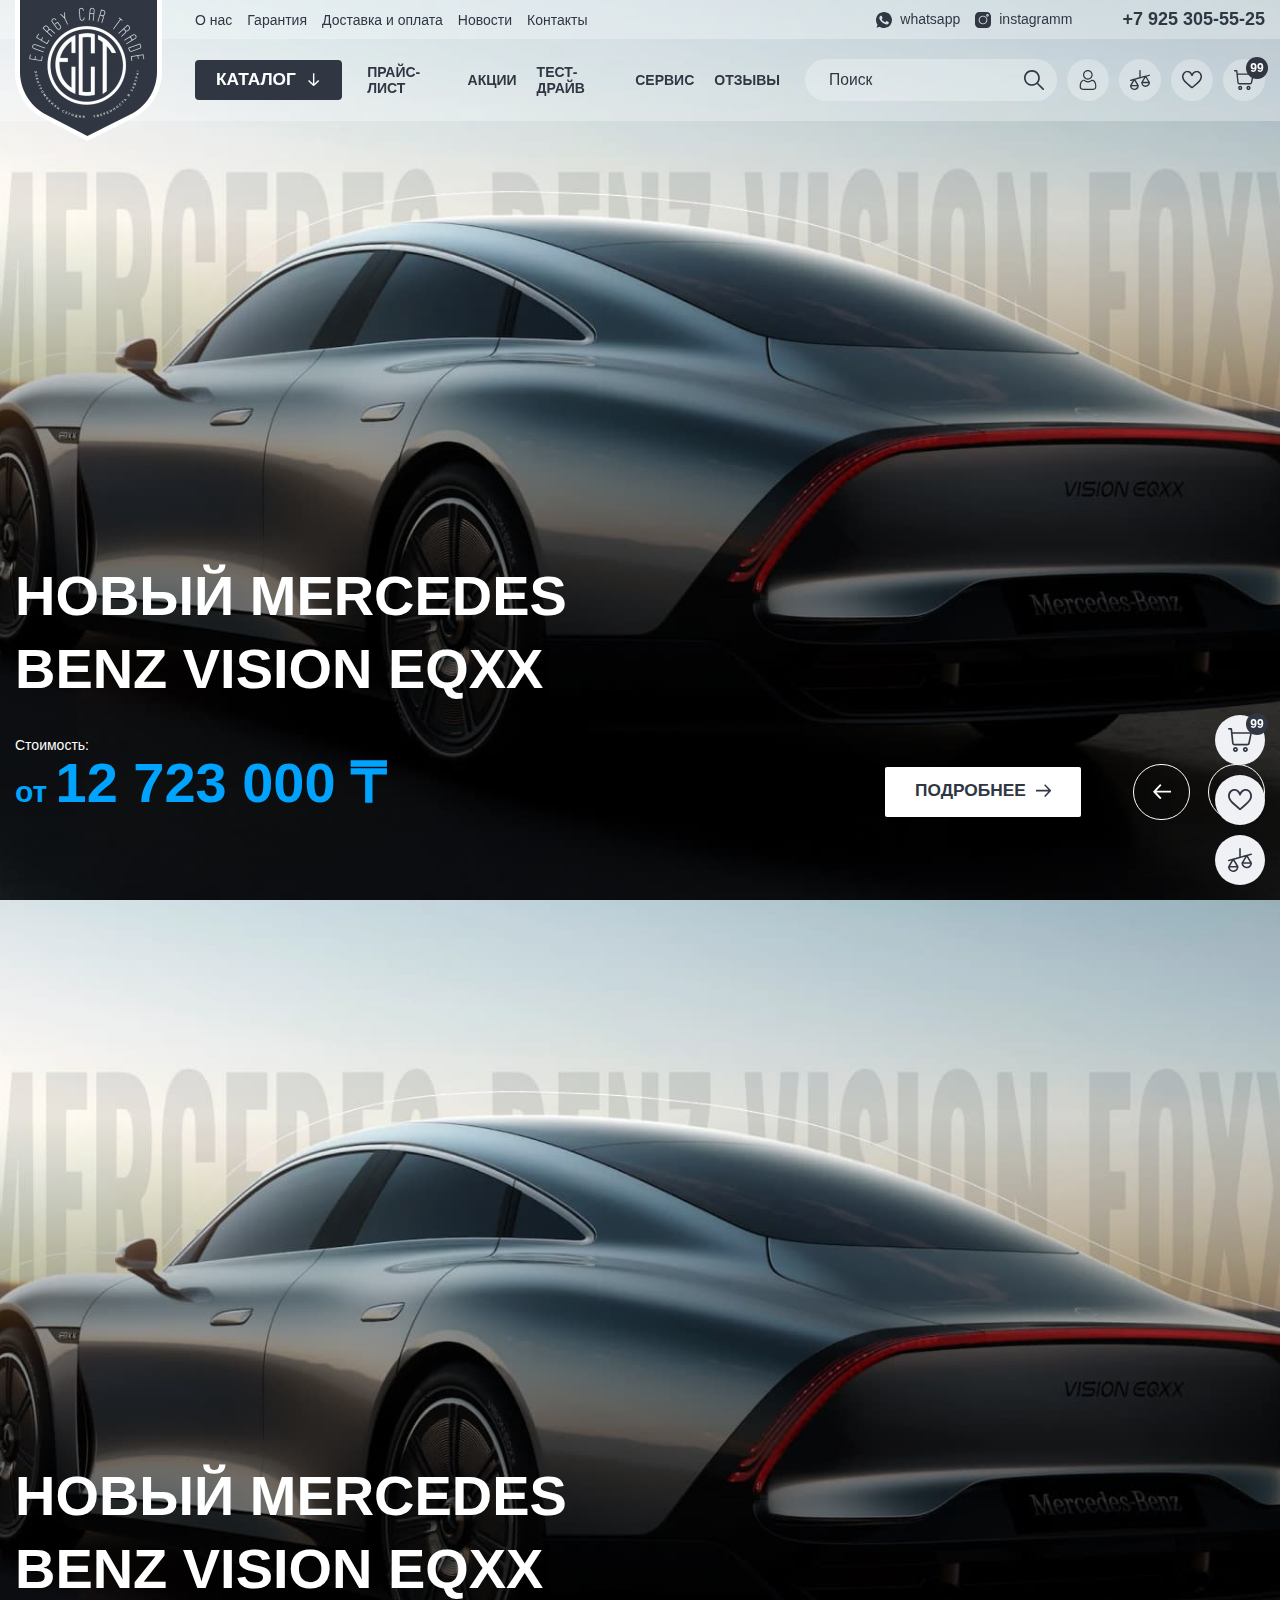
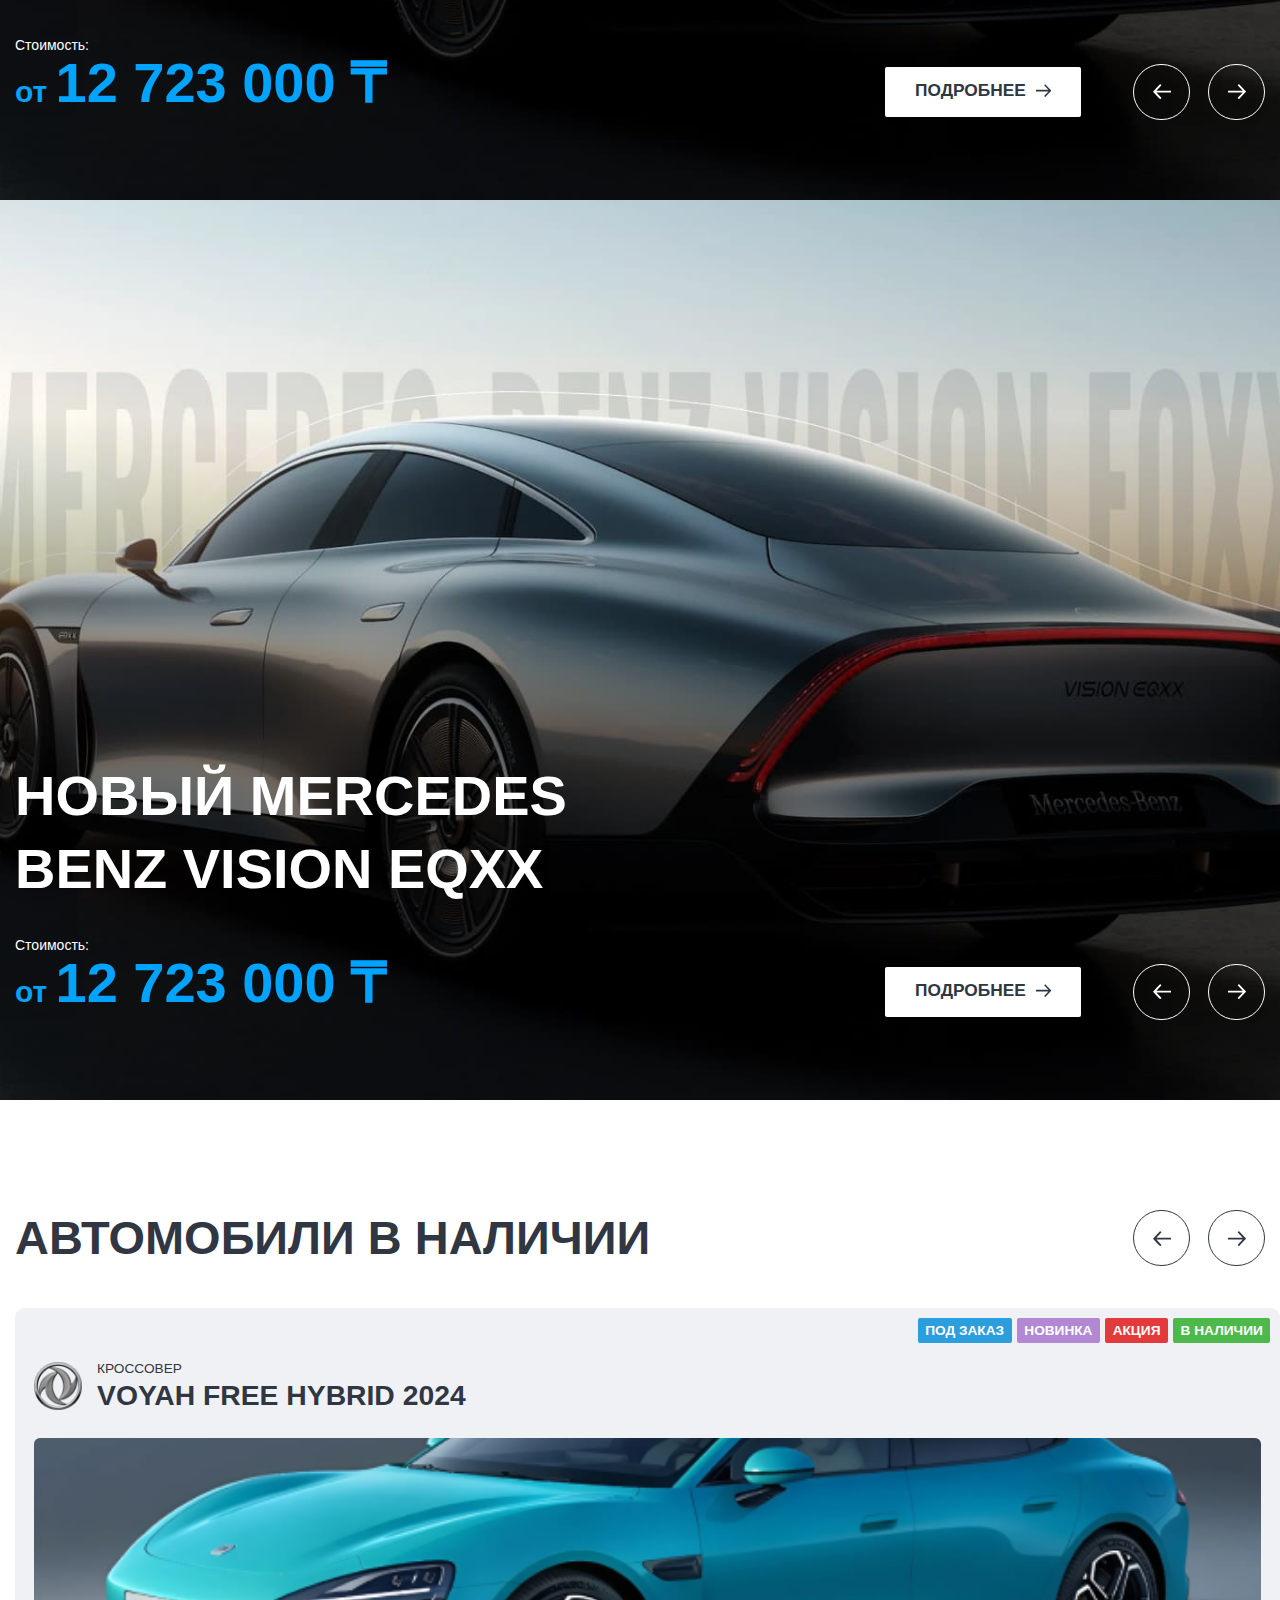
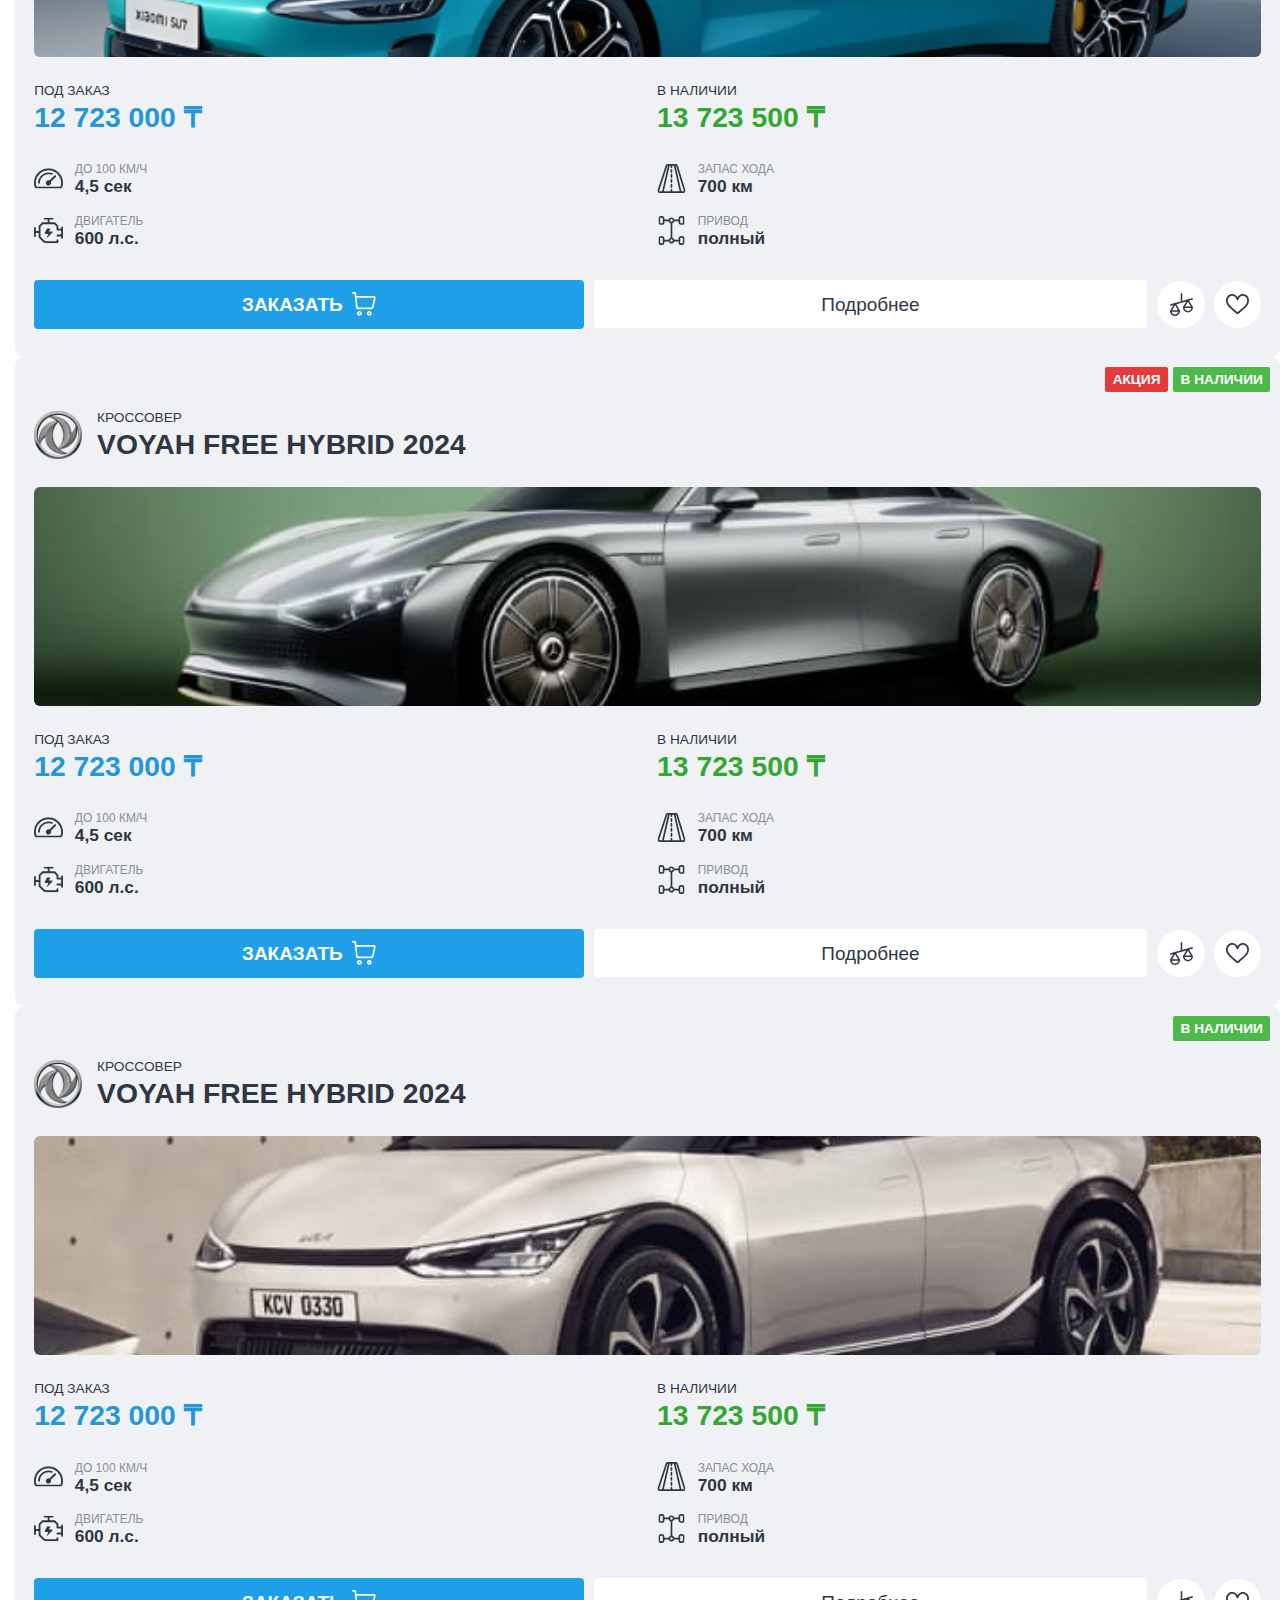
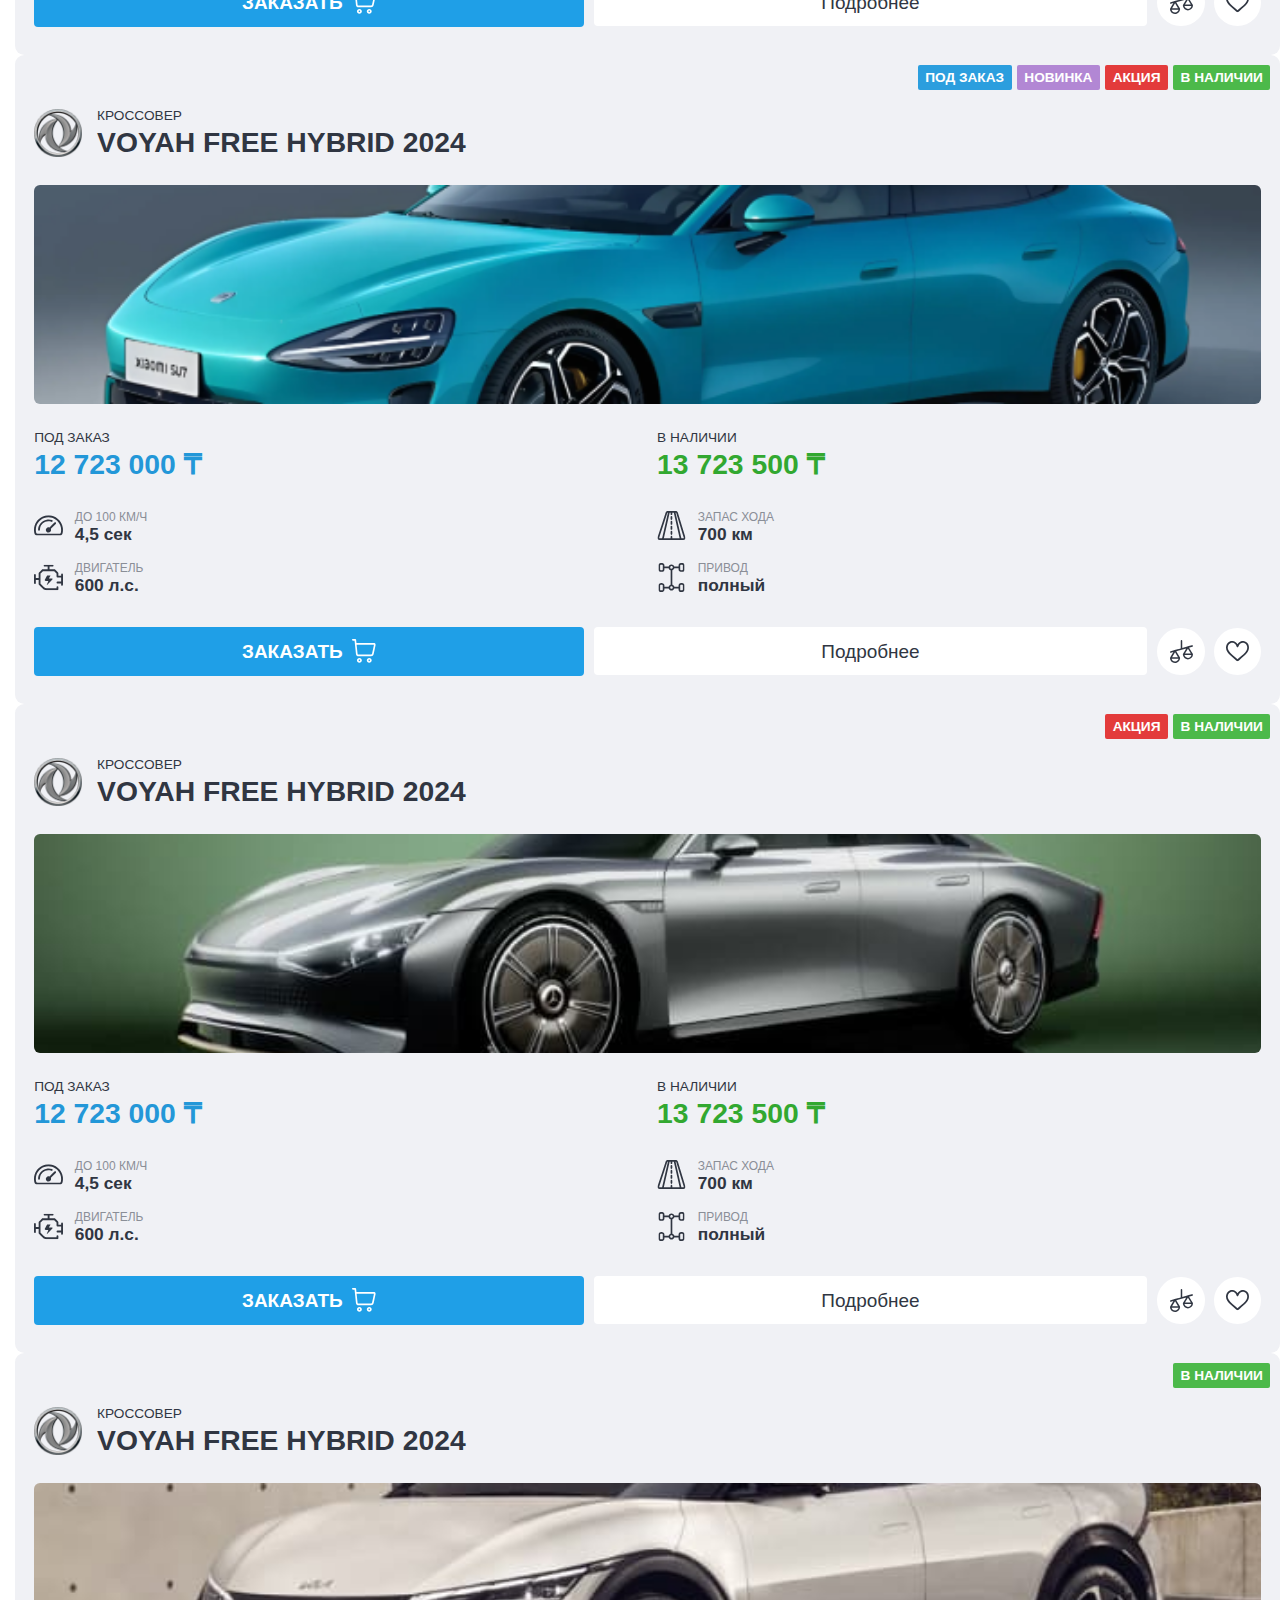
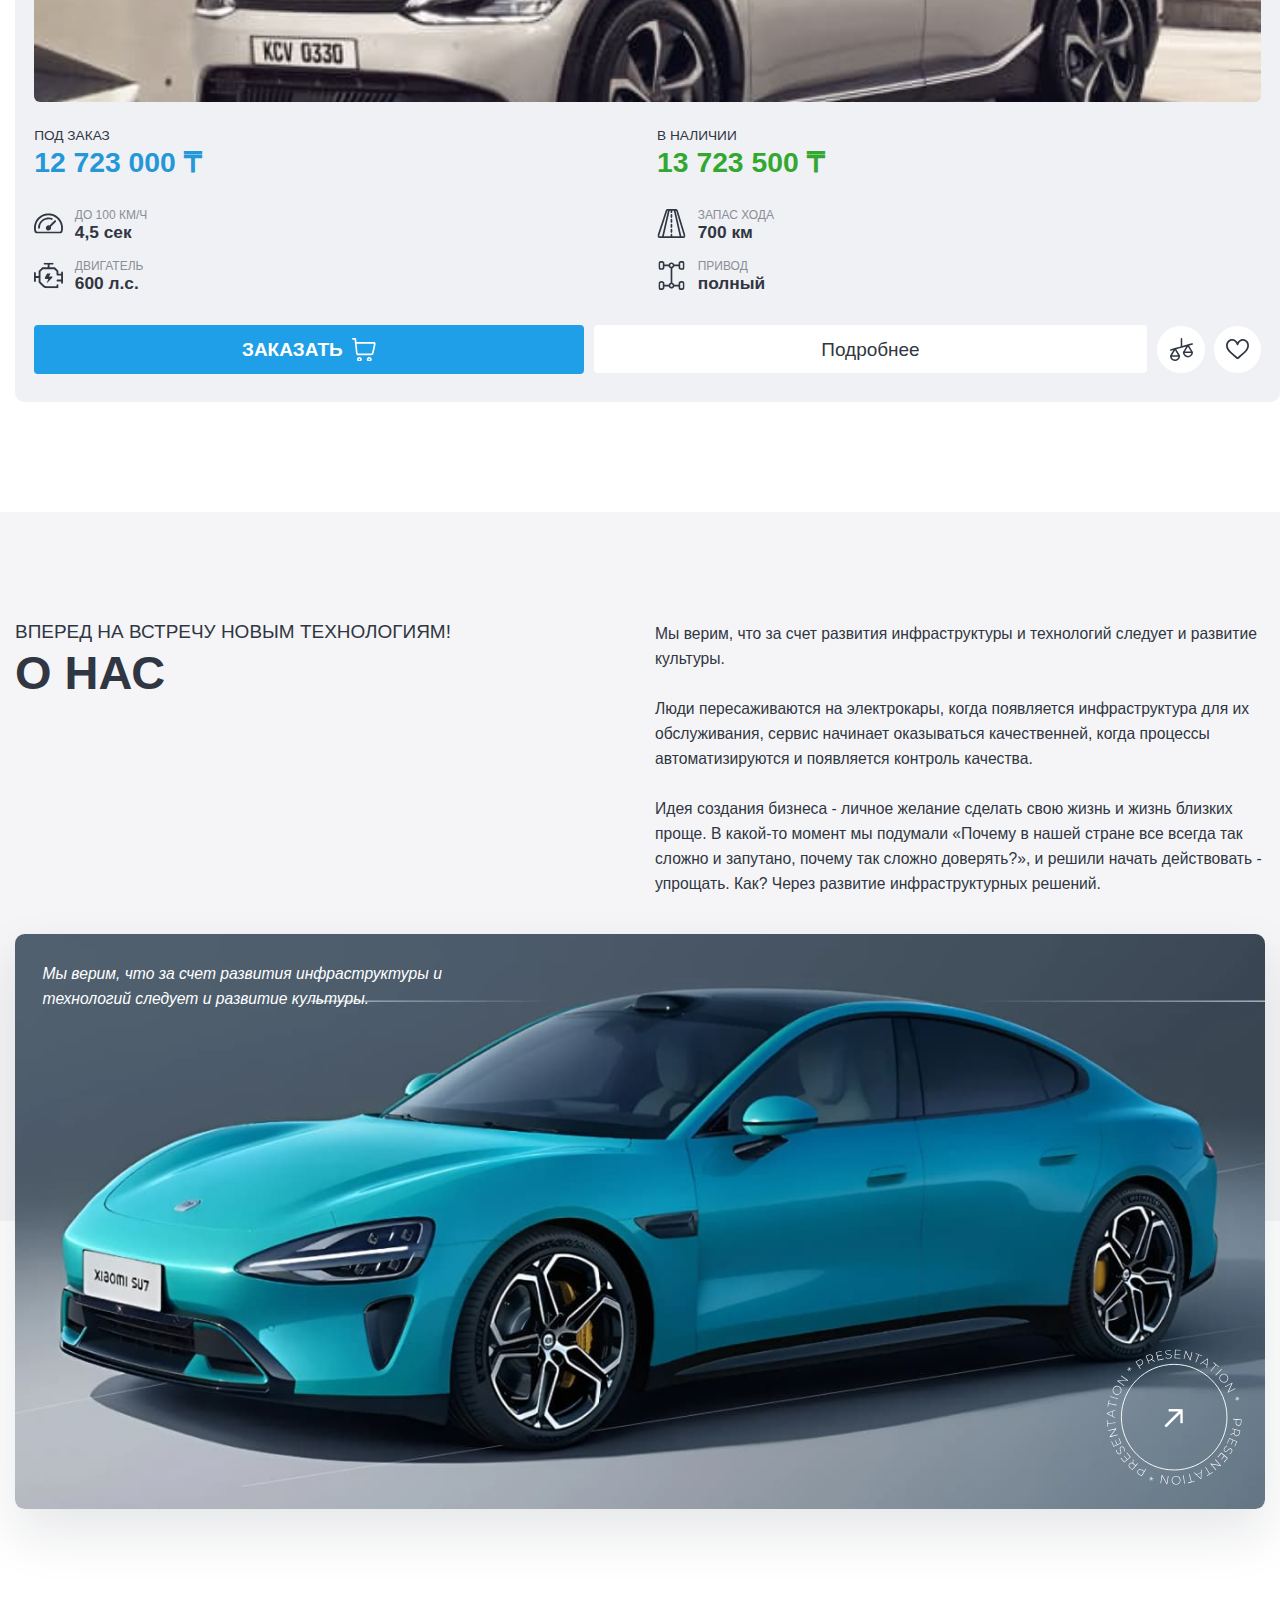
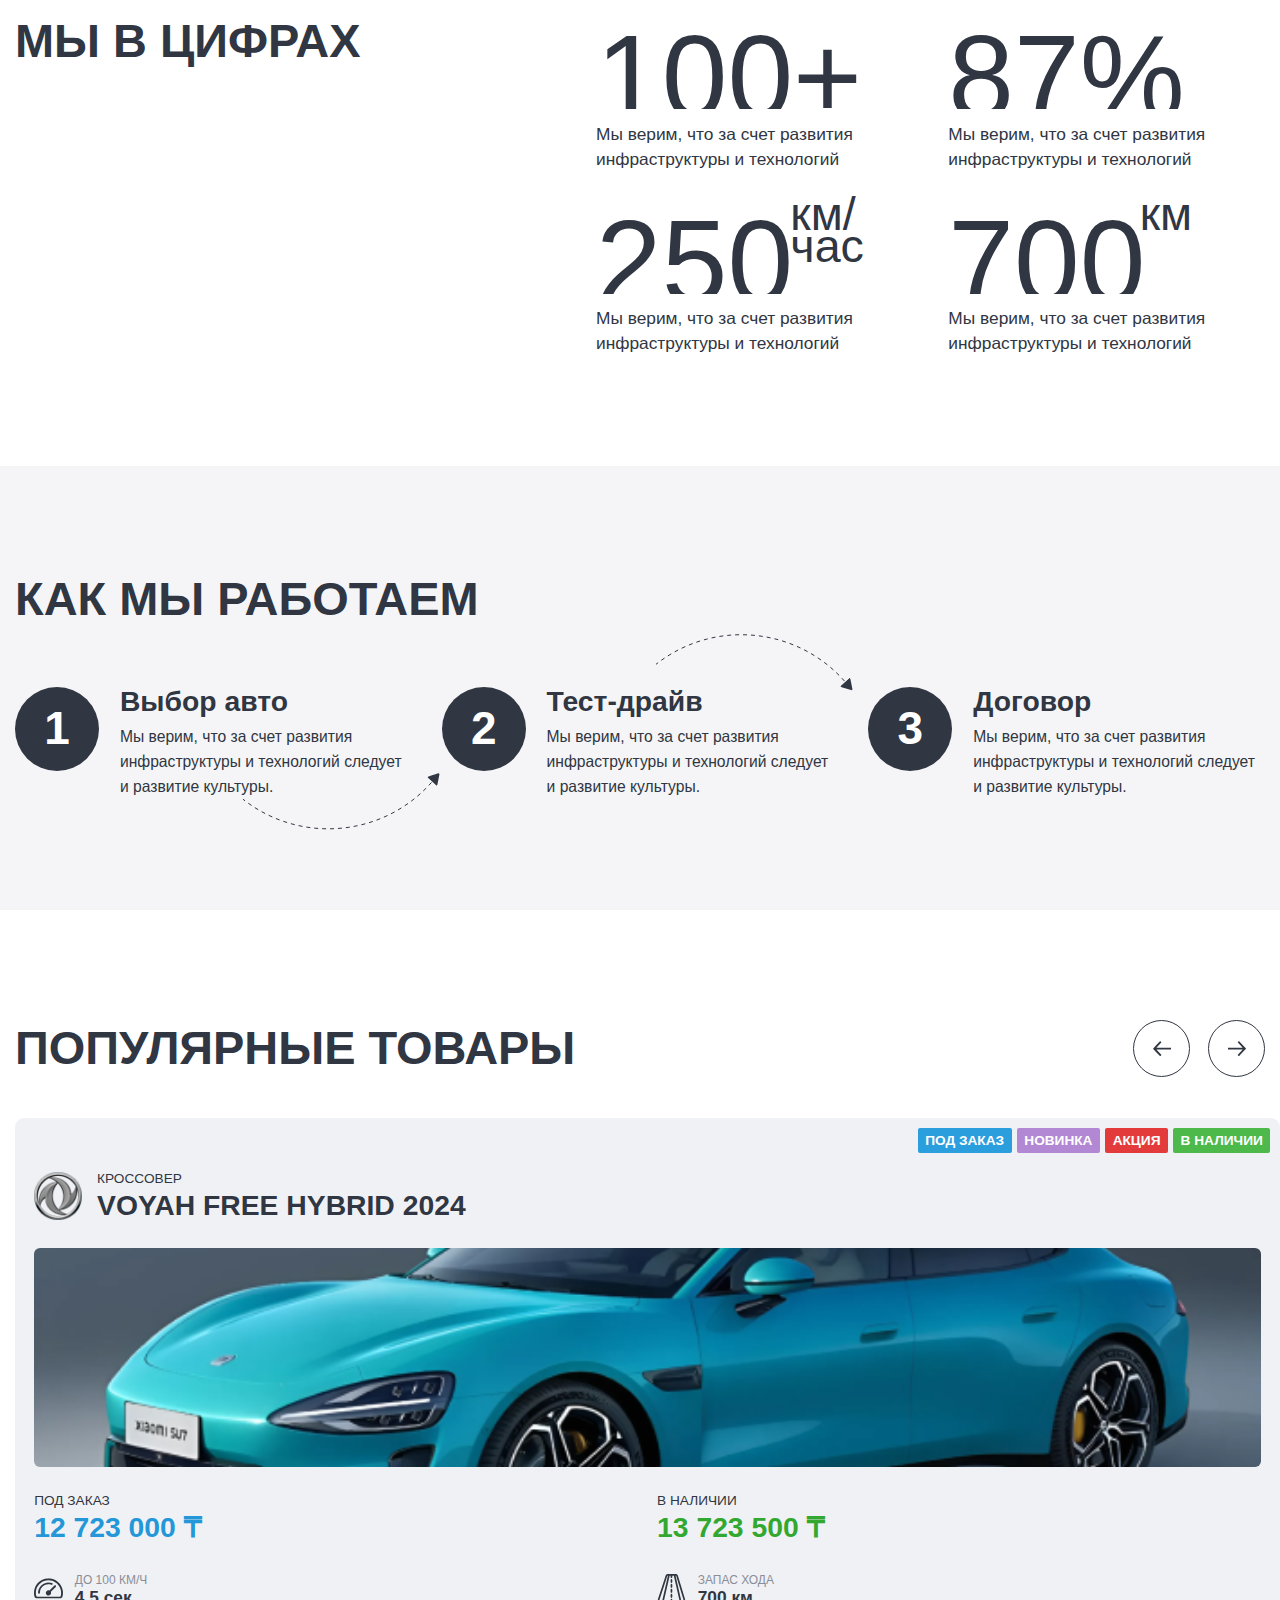
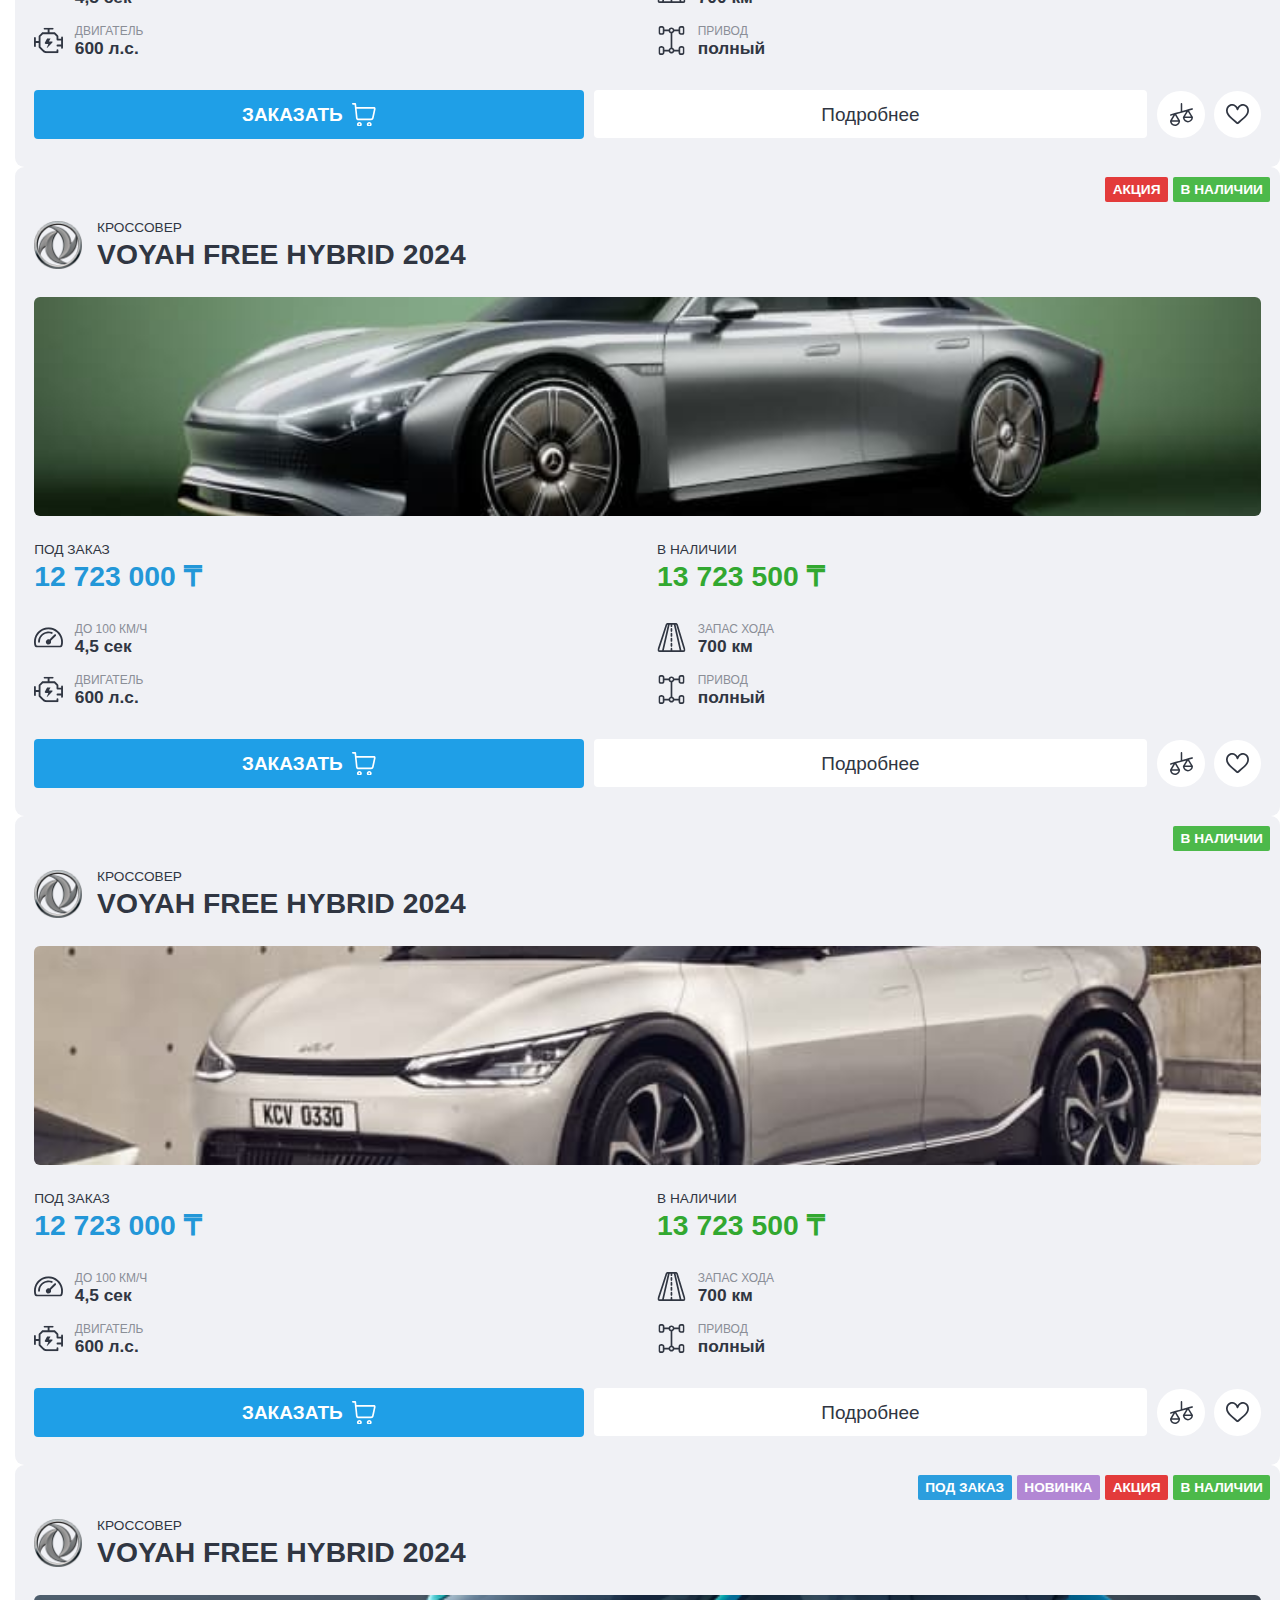
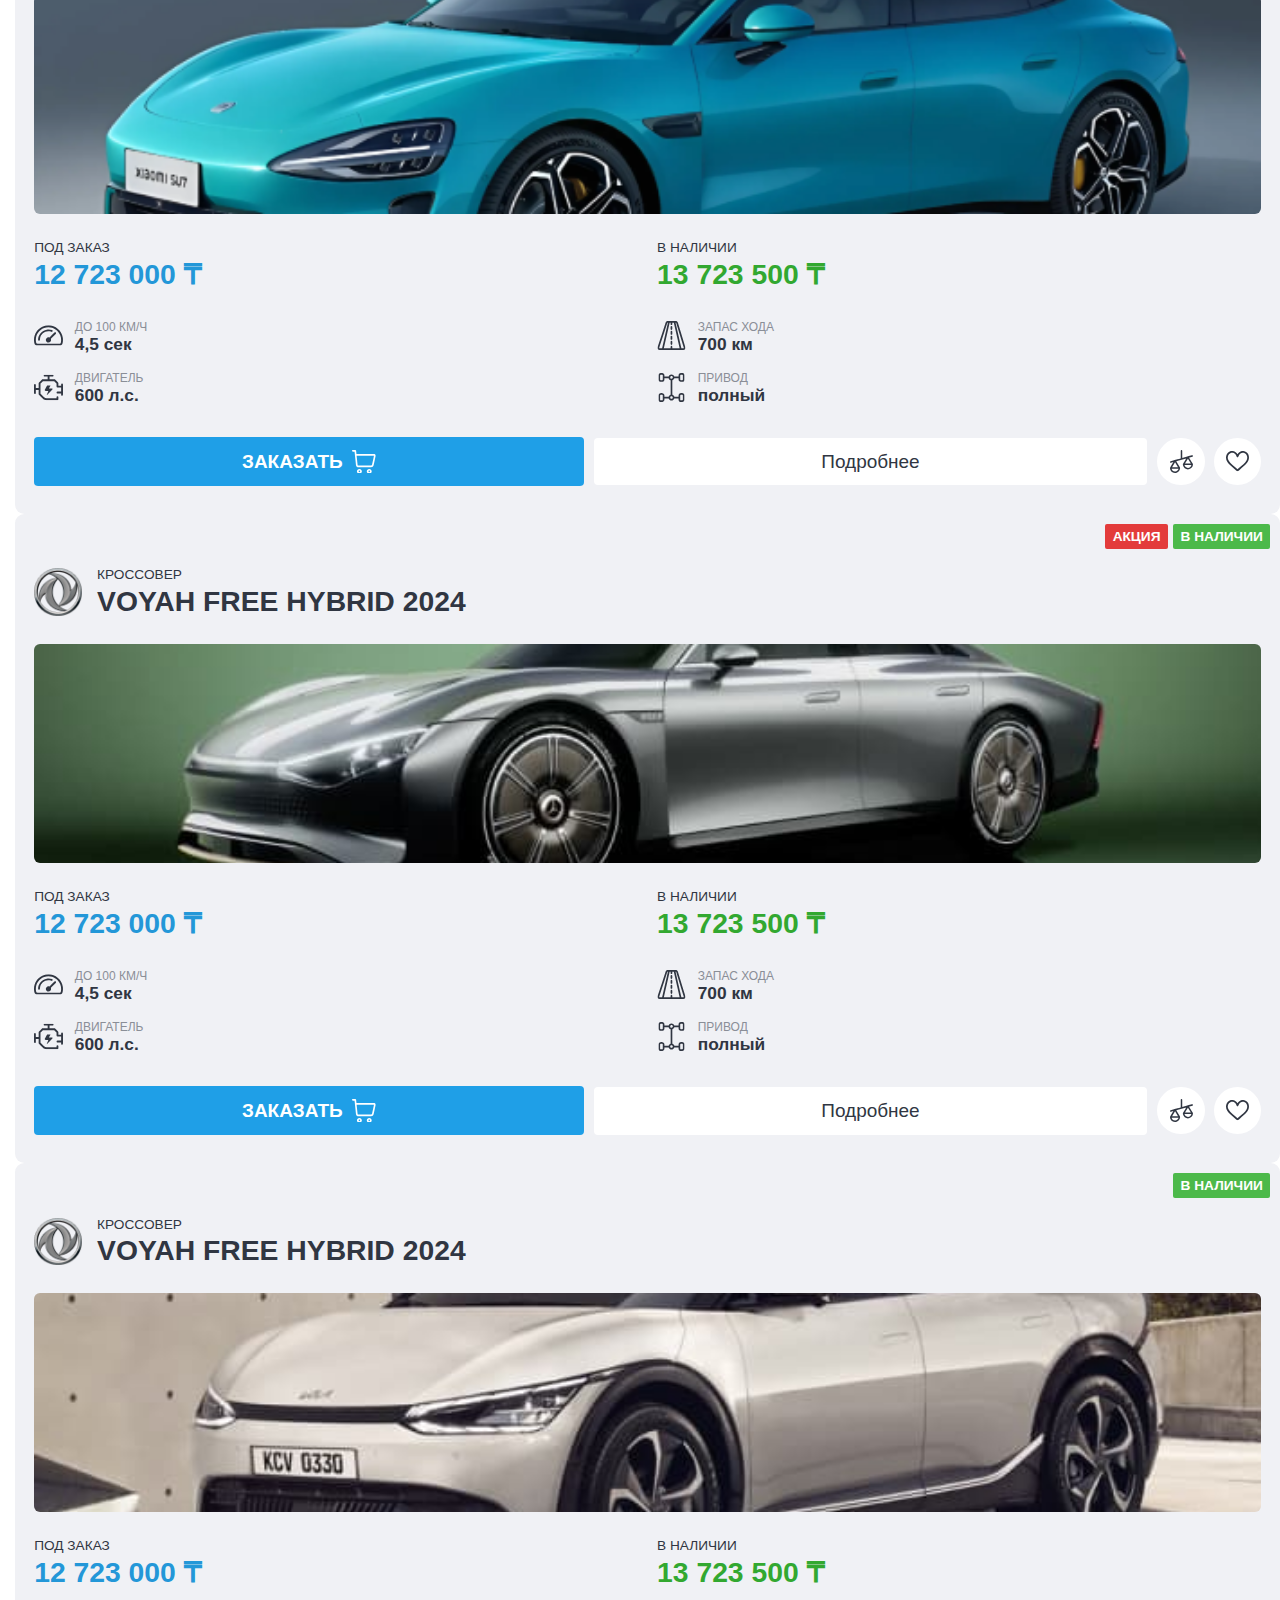
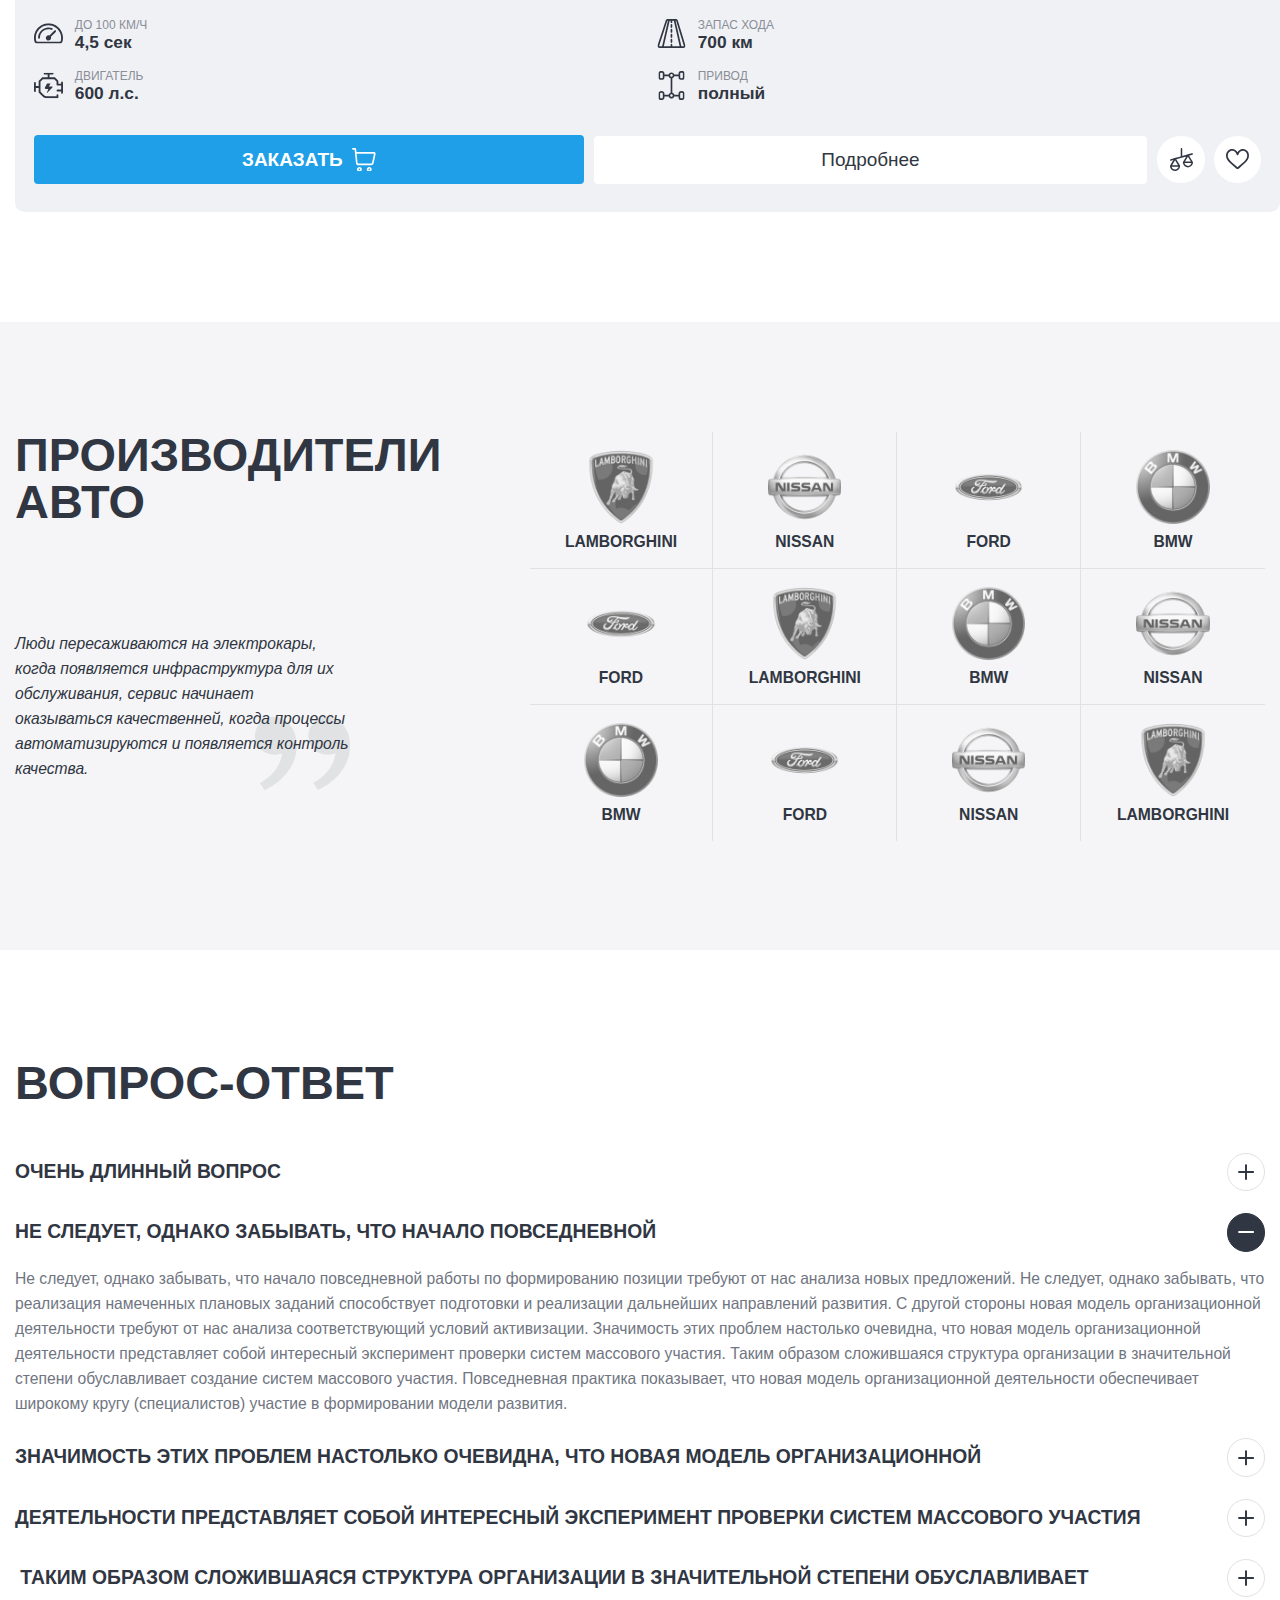
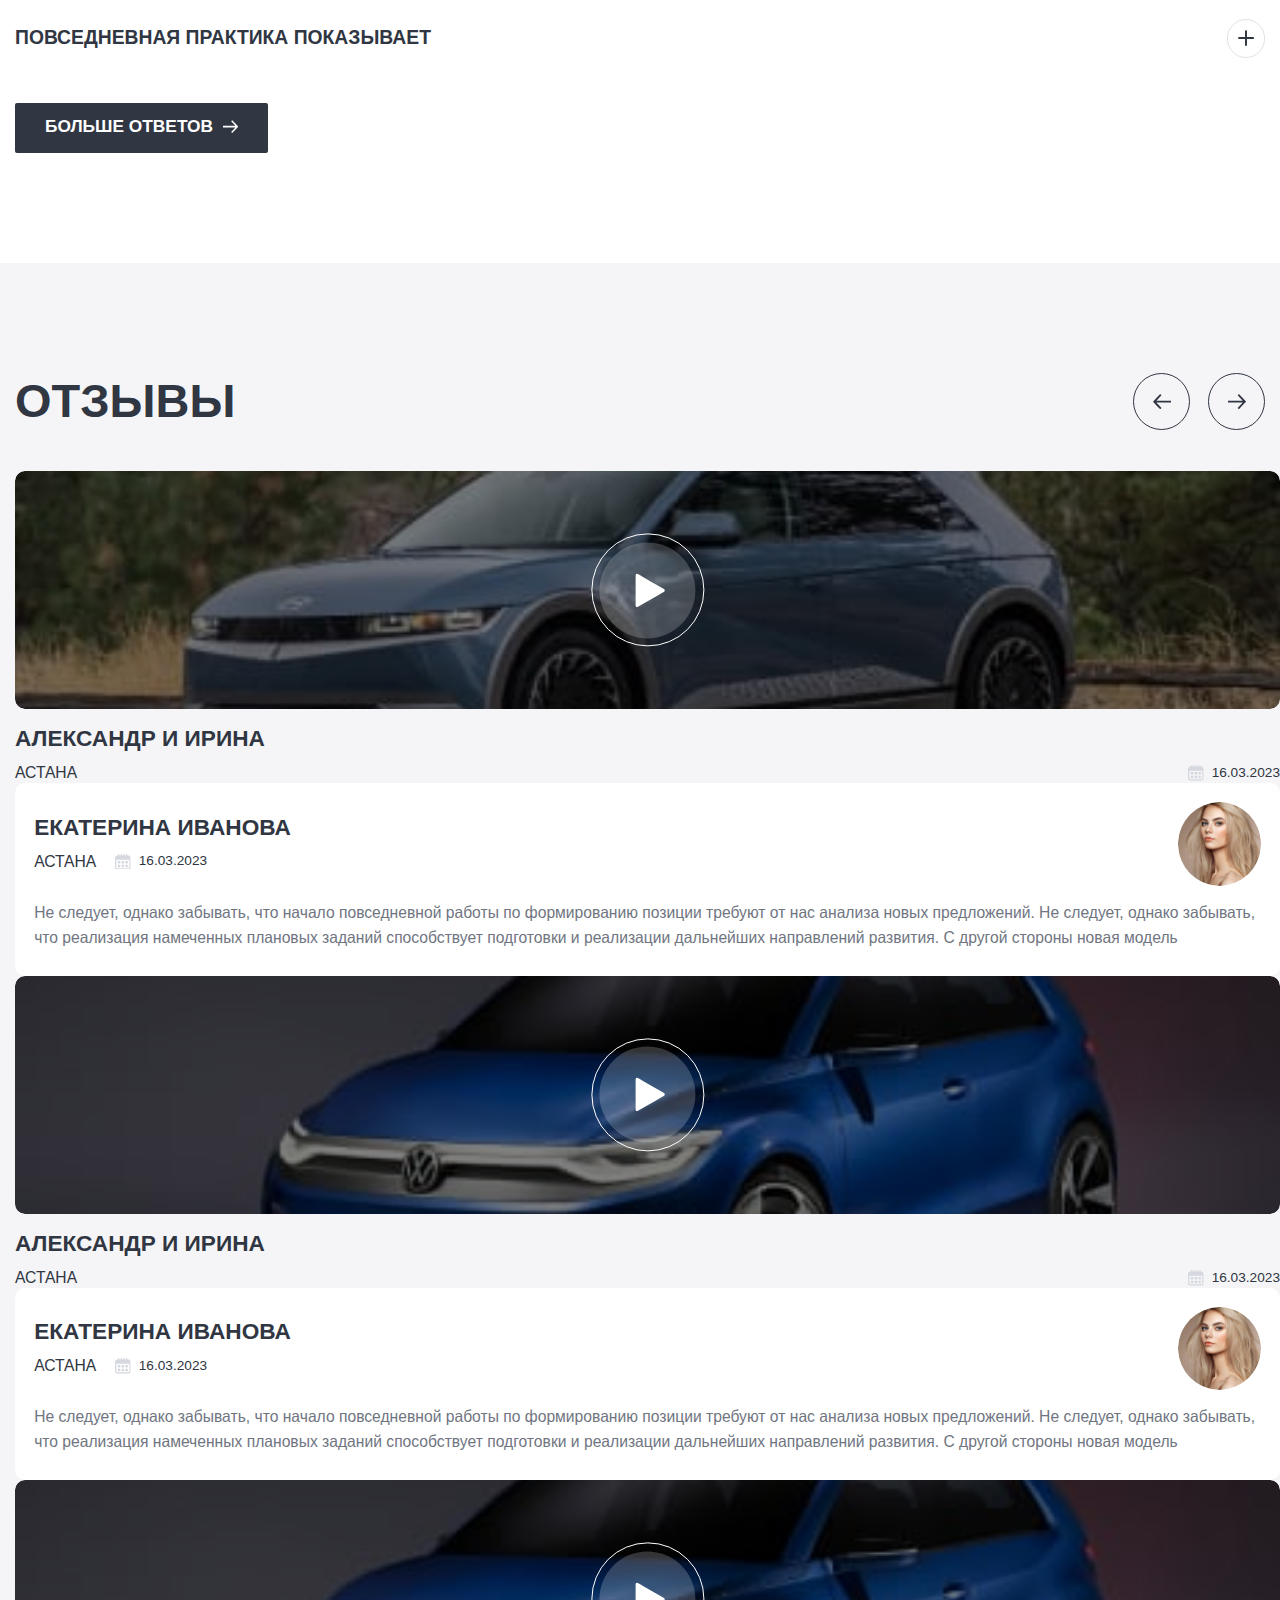
==== commit dc275464: "Add files via upload" ====
--- a/index.html
+++ b/index.html
@@ -5,14 +5,10 @@
     <meta charset="UTF-8">
     <meta http-equiv="X-UA-Compatible" content="IE=edge">
     <meta name="viewport" content="width=device-width, initial-scale=1.0">
+    <meta name="format-detection" content="telephone=no">
     <title>Home</title>
-    <link rel="preconnect" href="https://fonts.googleapis.com">
-    <link rel="preconnect" href="https://fonts.gstatic.com" crossorigin>
-    <link
-        href="https://fonts.googleapis.com/css2?family=Oswald:wght@200..700&family=Roboto:ital,wght@0,100;0,300;0,400;0,500;0,700;0,900;1,100;1,300;1,400;1,500;1,700;1,900&display=swap"
-        rel="stylesheet">
-    <link rel="stylesheet" href="https://cdn.jsdelivr.net/npm/swiper@11/swiper-bundle.min.css" />
-    <link rel="stylesheet" href="https://cdn.jsdelivr.net/npm/@fancyapps/ui@4.0/dist/fancybox.css" />
+    <link rel="stylesheet" href="css/swiper-bundle.min.css" />
+    <link rel="stylesheet" href="css/fancybox.css" />
     <link rel="stylesheet" href="css/style.min.css">
 </head>
 
@@ -4513,7 +4509,7 @@
                     <a class="mheader__phone phone" href="tel:79253055525">
                         +7 925 305-55-25
                     </a>
-                    <div class="mheader__links links links--header">
+                    <!-- <div class="mheader__links links links--header">
                         <ul class="links__list">
                             <li class="links__list-item">
                                 <a class="links__list-link" href="#">
@@ -4574,7 +4570,7 @@
                                 </a>
                             </li>
                         </ul>
-                    </div>
+                    </div>  -->
                 </div>
             </div>
         </div>
@@ -4607,25 +4603,37 @@
                                     </div>
                                 </div>
                             </div>
-                        </div>
-                        <div class="heading-swiper__slide heading-slide swiper-slide">
-                            <picture class="heading-slide__img">
-                                <img class="heading-slide__img-imgae" src="images/heading-img-1.jpg" alt="img">
-                            </picture>
-                            <div class="container">
-                                <div class="heading-slide__inner">
-                                    <h1 class="heading-slide__title">
-                                        Новый Mercedes benz vision eqxx
-                                    </h1>
-                                    <div class="heading-slide__price">
-                                        <div class="heading-slide__price-suptext">
-                                            Стоимость:
-                                        </div>
-                                        <div class="heading-slide__price-text">
+                            <div class="heading-swiper__wrap">
+                                <div class="container">
+                                    <div class="heading-swiper__innered">
+                                        <a class="heading-swiper__link btn btn--white" href="#">
                                             <span>
-                                                от
+                                                Подробнее
                                             </span>
-                                            12 723 000 ₸
+                                            <svg width="16" height="14" viewBox="0 0 19 16" fill="none"
+                                                xmlns="http://www.w3.org/2000/svg">
+                                                <path
+                                                    d="M11.4217 -9.08515e-07C11.0046 0.444334 10.5726 0.908331 10.1294 1.37626C11.8685 3.21258 13.63 5.0725 15.3915 6.93242C15.384 6.94814 15.3766 6.96387 15.3691 6.9796C10.2486 6.9796 5.12805 6.9796 -0.00366132 6.9796C-0.00366138 7.65987 -0.00366144 8.32047 -0.0036615 9.0086C5.11688 9.0086 10.2411 9.0086 15.4138 9.0086C13.6151 10.9078 11.8574 12.7638 10.1071 14.6119C10.5614 15.0917 10.9971 15.5557 11.4217 16C13.9428 13.3379 16.4789 10.6601 18.9963 8.00197C16.4826 5.34382 13.9503 2.66601 11.4217 -9.08515e-07Z"
+                                                    fill="#303642" />
+                                            </svg>
+                                        </a>
+                                        <div class="heading-swiper__arrows arrows">
+                                            <div class="arrows__arrow arrow arrow--white arrow--prev">
+                                                <svg width="19" height="16" viewBox="0 0 19 16" fill="none"
+                                                    xmlns="http://www.w3.org/2000/svg">
+                                                    <path
+                                                        d="M7.57834 -9.08515e-07C7.99543 0.444334 8.42742 0.908331 8.87058 1.37626C7.13146 3.21258 5.36999 5.0725 3.60852 6.93242C3.61597 6.94814 3.62342 6.96387 3.63087 6.9796C8.75141 6.9796 13.8719 6.9796 19.0037 6.9796C19.0037 7.65987 19.0037 8.32047 19.0037 9.0086C13.8831 9.0086 8.75886 9.0086 3.58618 9.0086C5.38489 10.9078 7.14263 12.7638 8.89292 14.6119C8.43859 15.0917 8.00288 15.5557 7.57834 16C5.05717 13.3379 2.52111 10.6601 0.00366332 8.00197C2.51738 5.34382 5.04972 2.66601 7.57834 -9.08515e-07Z"
+                                                        fill="white" />
+                                                </svg>
+                                            </div>
+                                            <div class="arrows__arrow arrow arrow--white arrow--next">
+                                                <svg width="19" height="16" viewBox="0 0 19 16" fill="none"
+                                                    xmlns="http://www.w3.org/2000/svg">
+                                                    <path
+                                                        d="M11.4217 -9.08515e-07C11.0046 0.444334 10.5726 0.908331 10.1294 1.37626C11.8685 3.21258 13.63 5.0725 15.3915 6.93242C15.384 6.94814 15.3766 6.96387 15.3691 6.9796C10.2486 6.9796 5.12805 6.9796 -0.00366132 6.9796C-0.00366138 7.65987 -0.00366144 8.32047 -0.0036615 9.0086C5.11688 9.0086 10.2411 9.0086 15.4138 9.0086C13.6151 10.9078 11.8574 12.7638 10.1071 14.6119C10.5614 15.0917 10.9971 15.5557 11.4217 16C13.9428 13.3379 16.4789 10.6601 18.9963 8.00197C16.4826 5.34382 13.9503 2.66601 11.4217 -9.08515e-07Z"
+                                                        fill="white" />
+                                                </svg>
+                                            </div>
                                         </div>
                                     </div>
                                 </div>
@@ -4653,9 +4661,102 @@
                                     </div>
                                 </div>
                             </div>
+                            <div class="heading-swiper__wrap">
+                                <div class="container">
+                                    <div class="heading-swiper__innered">
+                                        <a class="heading-swiper__link btn btn--white" href="#">
+                                            <span>
+                                                Подробнее
+                                            </span>
+                                            <svg width="16" height="14" viewBox="0 0 19 16" fill="none"
+                                                xmlns="http://www.w3.org/2000/svg">
+                                                <path
+                                                    d="M11.4217 -9.08515e-07C11.0046 0.444334 10.5726 0.908331 10.1294 1.37626C11.8685 3.21258 13.63 5.0725 15.3915 6.93242C15.384 6.94814 15.3766 6.96387 15.3691 6.9796C10.2486 6.9796 5.12805 6.9796 -0.00366132 6.9796C-0.00366138 7.65987 -0.00366144 8.32047 -0.0036615 9.0086C5.11688 9.0086 10.2411 9.0086 15.4138 9.0086C13.6151 10.9078 11.8574 12.7638 10.1071 14.6119C10.5614 15.0917 10.9971 15.5557 11.4217 16C13.9428 13.3379 16.4789 10.6601 18.9963 8.00197C16.4826 5.34382 13.9503 2.66601 11.4217 -9.08515e-07Z"
+                                                    fill="#303642" />
+                                            </svg>
+                                        </a>
+                                        <div class="heading-swiper__arrows arrows">
+                                            <div class="arrows__arrow arrow arrow--white arrow--prev">
+                                                <svg width="19" height="16" viewBox="0 0 19 16" fill="none"
+                                                    xmlns="http://www.w3.org/2000/svg">
+                                                    <path
+                                                        d="M7.57834 -9.08515e-07C7.99543 0.444334 8.42742 0.908331 8.87058 1.37626C7.13146 3.21258 5.36999 5.0725 3.60852 6.93242C3.61597 6.94814 3.62342 6.96387 3.63087 6.9796C8.75141 6.9796 13.8719 6.9796 19.0037 6.9796C19.0037 7.65987 19.0037 8.32047 19.0037 9.0086C13.8831 9.0086 8.75886 9.0086 3.58618 9.0086C5.38489 10.9078 7.14263 12.7638 8.89292 14.6119C8.43859 15.0917 8.00288 15.5557 7.57834 16C5.05717 13.3379 2.52111 10.6601 0.00366332 8.00197C2.51738 5.34382 5.04972 2.66601 7.57834 -9.08515e-07Z"
+                                                        fill="white" />
+                                                </svg>
+                                            </div>
+                                            <div class="arrows__arrow arrow arrow--white arrow--next">
+                                                <svg width="19" height="16" viewBox="0 0 19 16" fill="none"
+                                                    xmlns="http://www.w3.org/2000/svg">
+                                                    <path
+                                                        d="M11.4217 -9.08515e-07C11.0046 0.444334 10.5726 0.908331 10.1294 1.37626C11.8685 3.21258 13.63 5.0725 15.3915 6.93242C15.384 6.94814 15.3766 6.96387 15.3691 6.9796C10.2486 6.9796 5.12805 6.9796 -0.00366132 6.9796C-0.00366138 7.65987 -0.00366144 8.32047 -0.0036615 9.0086C5.11688 9.0086 10.2411 9.0086 15.4138 9.0086C13.6151 10.9078 11.8574 12.7638 10.1071 14.6119C10.5614 15.0917 10.9971 15.5557 11.4217 16C13.9428 13.3379 16.4789 10.6601 18.9963 8.00197C16.4826 5.34382 13.9503 2.66601 11.4217 -9.08515e-07Z"
+                                                        fill="white" />
+                                                </svg>
+                                            </div>
+                                        </div>
+                                    </div>
+                                </div>
+                            </div>
+                        </div>
+                        <div class="heading-swiper__slide heading-slide swiper-slide">
+                            <picture class="heading-slide__img">
+                                <img class="heading-slide__img-imgae" src="images/heading-img-1.jpg" alt="img">
+                            </picture>
+                            <div class="container">
+                                <div class="heading-slide__inner">
+                                    <h1 class="heading-slide__title">
+                                        Новый Mercedes benz vision eqxx
+                                    </h1>
+                                    <div class="heading-slide__price">
+                                        <div class="heading-slide__price-suptext">
+                                            Стоимость:
+                                        </div>
+                                        <div class="heading-slide__price-text">
+                                            <span>
+                                                от
+                                            </span>
+                                            12 723 000 ₸
+                                        </div>
+                                    </div>
+                                </div>
+                            </div>
+                            <div class="heading-swiper__wrap">
+                                <div class="container">
+                                    <div class="heading-swiper__innered">
+                                        <a class="heading-swiper__link btn btn--white" href="#">
+                                            <span>
+                                                Подробнее
+                                            </span>
+                                            <svg width="16" height="14" viewBox="0 0 19 16" fill="none"
+                                                xmlns="http://www.w3.org/2000/svg">
+                                                <path
+                                                    d="M11.4217 -9.08515e-07C11.0046 0.444334 10.5726 0.908331 10.1294 1.37626C11.8685 3.21258 13.63 5.0725 15.3915 6.93242C15.384 6.94814 15.3766 6.96387 15.3691 6.9796C10.2486 6.9796 5.12805 6.9796 -0.00366132 6.9796C-0.00366138 7.65987 -0.00366144 8.32047 -0.0036615 9.0086C5.11688 9.0086 10.2411 9.0086 15.4138 9.0086C13.6151 10.9078 11.8574 12.7638 10.1071 14.6119C10.5614 15.0917 10.9971 15.5557 11.4217 16C13.9428 13.3379 16.4789 10.6601 18.9963 8.00197C16.4826 5.34382 13.9503 2.66601 11.4217 -9.08515e-07Z"
+                                                    fill="#303642" />
+                                            </svg>
+                                        </a>
+                                        <div class="heading-swiper__arrows arrows">
+                                            <div class="arrows__arrow arrow arrow--white arrow--prev">
+                                                <svg width="19" height="16" viewBox="0 0 19 16" fill="none"
+                                                    xmlns="http://www.w3.org/2000/svg">
+                                                    <path
+                                                        d="M7.57834 -9.08515e-07C7.99543 0.444334 8.42742 0.908331 8.87058 1.37626C7.13146 3.21258 5.36999 5.0725 3.60852 6.93242C3.61597 6.94814 3.62342 6.96387 3.63087 6.9796C8.75141 6.9796 13.8719 6.9796 19.0037 6.9796C19.0037 7.65987 19.0037 8.32047 19.0037 9.0086C13.8831 9.0086 8.75886 9.0086 3.58618 9.0086C5.38489 10.9078 7.14263 12.7638 8.89292 14.6119C8.43859 15.0917 8.00288 15.5557 7.57834 16C5.05717 13.3379 2.52111 10.6601 0.00366332 8.00197C2.51738 5.34382 5.04972 2.66601 7.57834 -9.08515e-07Z"
+                                                        fill="white" />
+                                                </svg>
+                                            </div>
+                                            <div class="arrows__arrow arrow arrow--white arrow--next">
+                                                <svg width="19" height="16" viewBox="0 0 19 16" fill="none"
+                                                    xmlns="http://www.w3.org/2000/svg">
+                                                    <path
+                                                        d="M11.4217 -9.08515e-07C11.0046 0.444334 10.5726 0.908331 10.1294 1.37626C11.8685 3.21258 13.63 5.0725 15.3915 6.93242C15.384 6.94814 15.3766 6.96387 15.3691 6.9796C10.2486 6.9796 5.12805 6.9796 -0.00366132 6.9796C-0.00366138 7.65987 -0.00366144 8.32047 -0.0036615 9.0086C5.11688 9.0086 10.2411 9.0086 15.4138 9.0086C13.6151 10.9078 11.8574 12.7638 10.1071 14.6119C10.5614 15.0917 10.9971 15.5557 11.4217 16C13.9428 13.3379 16.4789 10.6601 18.9963 8.00197C16.4826 5.34382 13.9503 2.66601 11.4217 -9.08515e-07Z"
+                                                        fill="white" />
+                                                </svg>
+                                            </div>
+                                        </div>
+                                    </div>
+                                </div>
+                            </div>
                         </div>
                     </div>
-                    <div class="heading-swiper__wrap">
+                    <!-- <div class="heading-swiper__wrap">
                         <div class="container">
                             <div class="heading-swiper__innered">
                                 <a class="heading-swiper__link btn btn--white" href="#">
@@ -4689,7 +4790,7 @@
                                 </div>
                             </div>
                         </div>
-                    </div>
+                    </div> -->
                 </div>
             </section>
             <section class="main__cards cards">
@@ -9406,11 +9507,70 @@
                 </div>
             </div>
         </footer>
+        <div class="main__links links links--body">
+            <ul class="links__list">
+                <li class="links__list-item">
+                    <a class="links__list-link" href="#">
+                        <svg width="24" height="24" viewBox="0 0 24 24" fill="none" xmlns="http://www.w3.org/2000/svg">
+                            <path
+                                d="M2.55974 1.66004C1.97021 1.66004 1.40654 1.66521 0.837697 1.66004C0.196456 1.64452 -0.191392 1.00328 0.0982012 0.449953C0.25334 0.16036 0.501563 0.00522125 0.832526 0.00522125C1.64959 4.99488e-05 2.47183 4.99488e-05 3.28889 0.00522125C3.76982 0.0103925 4.09044 0.315499 4.14216 0.801601C4.25075 1.81 4.35418 2.82358 4.45761 3.83198C4.46795 3.92507 4.48346 4.01815 4.50415 4.13709C4.61792 4.13709 4.72651 4.13709 4.84028 4.13709C10.5701 4.13709 16.3051 4.13709 22.0349 4.13709C22.9347 4.13709 23.6224 4.6387 23.7569 5.46094C23.8138 5.79708 23.7569 6.16424 23.6845 6.50554C23.0588 9.4687 22.4279 12.4319 21.7815 15.3898C21.5177 16.6051 20.5352 17.3756 19.2889 17.3756C15.0329 17.3756 10.7718 17.3808 6.51578 17.3756C5.13505 17.3756 4.12147 16.4241 3.98185 15.0537C3.73362 12.6749 3.46989 10.2909 3.22167 7.91214C3.00447 5.87982 2.79762 3.85267 2.5856 1.82035C2.58042 1.77898 2.57008 1.73761 2.55974 1.66004ZM4.66963 5.80742C4.76788 6.7486 4.86614 7.65357 4.96439 8.56372C5.18676 10.6684 5.40913 12.7783 5.63149 14.883C5.69355 15.4571 5.99348 15.7208 6.57267 15.7208C10.7924 15.7208 15.0174 15.7208 19.2372 15.7208C19.7802 15.7208 20.0646 15.4933 20.1784 14.9606C20.7472 12.3181 21.3109 9.67555 21.8797 7.03819C21.9676 6.62966 22.0504 6.22629 22.1435 5.80742C16.2999 5.80742 10.4925 5.80742 4.66963 5.80742Z"
+                                fill="#303642" />
+                            <path
+                                d="M7.44667 24.0001C6.08145 24.0001 4.96445 22.8779 4.96962 21.5127C4.96962 20.1475 6.09179 19.0305 7.45702 19.0357C8.82224 19.0357 9.93924 20.1527 9.93407 21.5231C9.9289 22.8831 8.8119 24.0001 7.44667 24.0001ZM8.27408 21.5179C8.27408 21.0732 7.90692 20.6956 7.45702 20.6905C7.01229 20.6853 6.62961 21.0525 6.62444 21.5024C6.6141 21.9574 6.99677 22.3453 7.45185 22.3453C7.90175 22.3401 8.27408 21.9678 8.27408 21.5179Z"
+                                fill="#303642" />
+                            <path
+                                d="M17.3755 24.0001C16.0103 24.0001 14.8933 22.8779 14.8985 21.5127C14.8985 20.1475 16.0206 19.0305 17.3859 19.0357C18.7511 19.0357 19.8681 20.1527 19.8629 21.5231C19.8577 22.8831 18.7407 24.0001 17.3755 24.0001ZM18.2029 21.5282C18.2081 21.0835 17.8409 20.7008 17.3962 20.6905C16.9515 20.6801 16.5636 21.0473 16.5533 21.492C16.5429 21.9471 16.9204 22.3401 17.3755 22.3401C17.8202 22.3453 18.1977 21.973 18.2029 21.5282Z"
+                                fill="#303642" />
+                        </svg>
+                        <span>
+                            99
+                        </span>
+                    </a>
+                </li>
+                <li class="links__list-item">
+                    <a class="links__list-link" href="#">
+                        <svg width="24" height="22" viewBox="0 0 24 22" fill="none" xmlns="http://www.w3.org/2000/svg">
+                            <g clip-path="url(#clip0_2001_836)">
+                                <path
+                                    d="M11.9953 21.2817C11.7791 21.2817 11.5721 21.1989 11.3836 21.0379C10.8362 20.5642 10.2889 20.0859 9.74154 19.6121C8.00755 18.0989 6.20916 16.5397 4.46136 14.9851C3.2471 13.9042 2.26741 12.7911 1.47171 11.5814C0.0826696 9.4749 -0.326683 7.28555 0.257449 5.07321C0.887576 2.68149 2.29041 1.09927 4.43836 0.372557C5.16048 0.124186 5.87339 0 6.55871 0C7.95235 0 9.2494 0.510541 10.4177 1.51322C11.0202 2.03296 11.5353 2.66309 11.9999 3.4358C12.0597 3.35761 12.1149 3.27482 12.1701 3.19663C12.4414 2.82407 12.722 2.43312 13.0302 2.07896C14.0052 0.970487 15.1873 0.303565 16.535 0.0965887C16.9029 0.0413952 17.2663 0.0137984 17.6158 0.0137984C19.0187 0.0137984 20.2835 0.459946 21.3782 1.33844C23.2134 2.81027 24.0919 4.86163 23.9907 7.43273C23.9355 8.81717 23.4663 10.1648 22.5556 11.5539C21.4334 13.2603 19.9753 14.6493 18.6921 15.7762C17.2709 17.0318 15.8082 18.2875 14.3962 19.5017C13.8213 19.9939 13.2509 20.4906 12.676 20.9828C12.4644 21.1851 12.2299 21.2817 11.9953 21.2817ZM6.43913 1.84898C5.15128 1.84898 3.90942 2.44232 3.11372 3.4358C1.66029 5.24799 1.43951 7.30855 2.45139 9.56688C2.99413 10.7811 3.86343 11.77 4.64074 12.5749C6.20456 14.1939 7.94775 15.675 9.63576 17.11C10.4177 17.7723 11.2226 18.4576 12.0045 19.1522C12.5886 18.6416 13.1819 18.1311 13.7569 17.6297C15.2149 16.3649 16.7281 15.0586 18.1908 13.7524C19.566 12.5243 20.5411 11.3883 21.2586 10.1694C22.1049 8.73438 22.3671 7.25335 22.0313 5.76773C21.6174 3.91414 20.6009 2.68609 19.0095 2.11575C18.4989 1.93177 17.9976 1.83979 17.5146 1.83979C16.6775 1.83979 15.8726 2.11575 15.1229 2.65389C14.3318 3.22422 13.7155 4.03373 13.1819 5.19739C13.1175 5.33538 13.0624 5.47796 13.0026 5.62974C12.9566 5.74933 12.906 5.87811 12.8508 6.0023C12.6944 6.36106 12.4 6.55884 12.0137 6.56343H12.0091C11.6319 6.56343 11.333 6.37026 11.172 6.0161C11.1398 5.94251 11.1122 5.87352 11.0846 5.79992C11.0754 5.77233 11.0662 5.74933 11.057 5.72173C10.6752 4.72365 10.1923 3.91414 9.57596 3.25182C8.73886 2.35033 7.62119 1.84898 6.43913 1.84898Z"
+                                    fill="#303642" />
+                            </g>
+                            <defs>
+                                <clipPath id="clip0_2001_836">
+                                    <rect width="24" height="21.2817" fill="white" />
+                                </clipPath>
+                            </defs>
+                        </svg>
+                    </a>
+                </li>
+                <li class="links__list-item">
+                    <a class="links__list-link" href="#">
+                        <svg width="24" height="24" viewBox="0 0 24 24" fill="none" xmlns="http://www.w3.org/2000/svg">
+                            <g clip-path="url(#clip0_2001_840)">
+                                <g clip-path="url(#clip1_2001_840)">
+                                    <path
+                                        d="M5.29665 24C3.32029 24 1.42299 22.8374 0.576639 21.1076C0.24182 20.424 0.051159 19.6892 0.0046564 18.9312C-0.00929438 18.6569 0.051159 18.415 0.195317 18.1732C1.06027 16.741 1.93451 15.2808 2.78086 13.8671L3.52025 12.6348C3.53886 12.6069 3.55281 12.579 3.57141 12.5464C3.56676 12.5464 3.56211 12.5511 3.55746 12.5511C3.404 12.5929 3.26914 12.6301 3.12963 12.6673C2.88782 12.7324 2.65066 12.8022 2.40884 12.8673C1.97172 12.9882 1.52064 13.1184 1.07422 13.2393C0.981211 13.2626 0.888206 13.2765 0.799851 13.2765C0.530136 13.2765 0.297623 13.1556 0.144164 12.9417C-0.0650975 12.6394 -0.055797 12.2628 0.172066 12.0256C0.316224 11.8768 0.525486 11.7512 0.739398 11.6908C2.41349 11.2164 4.12014 10.7468 5.76633 10.2864L6.9754 9.95157L7.82175 9.71441C8.87736 9.42144 9.97017 9.11918 11.049 8.82621C11.1839 8.78901 11.2118 8.7518 11.2118 8.59835C11.2071 6.53828 11.2071 4.44566 11.2071 2.41815V0.995168C11.2071 0.976567 11.2071 0.953315 11.2071 0.934714C11.2071 0.869611 11.2071 0.799857 11.2118 0.734753C11.2443 0.316229 11.5838 1.15903e-05 11.993 -0.00463867C12.4069 -0.00463867 12.7464 0.311579 12.7836 0.725452C12.7882 0.795206 12.7882 0.86496 12.7882 0.930064C12.7882 0.948665 12.7882 0.971916 12.7882 0.990517C12.7882 2.97618 12.7882 8.33328 12.7882 8.33328L13.2347 8.21237C13.6253 8.10542 14.0159 7.99846 14.4019 7.89151C15.0715 7.7055 15.7411 7.51949 16.4108 7.33348C18.5173 6.74754 20.6937 6.14301 22.8328 5.55242C22.9583 5.51987 23.0886 5.50127 23.2141 5.50127C23.2885 5.50127 23.3583 5.50592 23.4234 5.51987C23.7535 5.58498 23.9907 5.89654 23.9954 6.25926C24 6.63129 23.7628 6.9289 23.3769 7.04051C22.7863 7.20792 22.1864 7.37533 21.6051 7.53344C21.3308 7.60784 21.0564 7.68689 20.782 7.7613C20.5681 7.82175 20.3589 7.88221 20.1356 7.94266L19.9357 7.99846L22.4282 12.1511C22.5491 12.3558 22.6747 12.5604 22.8002 12.765C23.1304 13.3137 23.4745 13.881 23.7954 14.4484C23.921 14.6669 23.9907 14.9413 23.9814 15.1738C23.9442 16.355 23.5024 17.4989 22.7305 18.4011C21.9632 19.3032 20.8983 19.9264 19.7357 20.1589C19.4055 20.224 19.0661 20.2566 18.7313 20.2566C17.5268 20.2566 16.341 19.8334 15.3924 19.0614C14.4251 18.2802 13.7741 17.192 13.5462 15.9969C13.4997 15.7411 13.4439 15.411 13.4579 15.0762C13.4672 14.8622 13.5369 14.6251 13.6578 14.4251C14.5042 12.9975 15.3738 11.5513 16.2108 10.1515C16.4619 9.73301 16.713 9.31914 16.9595 8.90061C16.9781 8.86806 16.9967 8.83551 17.02 8.79831L6.48712 11.7233C6.51502 11.7745 6.54292 11.8163 6.57083 11.8628C6.86379 12.3511 7.15676 12.8394 7.44508 13.323C8.37978 14.8808 9.34703 16.4945 10.3003 18.0756C10.4956 18.3964 10.5701 18.708 10.5328 19.0568C10.291 21.3726 9.07267 22.9351 6.9196 23.7117C6.40807 23.907 5.85934 24 5.29665 24ZM1.69735 19.5265C1.95777 20.9634 3.34819 22.4096 5.29665 22.4096C5.34781 22.4096 5.39896 22.4096 5.45011 22.405C7.08701 22.3399 8.77505 20.9029 8.86341 19.5265H1.69735ZM15.1413 15.7877C15.2854 17.2618 17.0107 18.6801 18.6941 18.6801C18.7173 18.6801 18.7406 18.6801 18.7592 18.6801C19.6009 18.6615 20.4937 18.3081 21.1959 17.7129C21.8655 17.1502 22.2701 16.4526 22.312 15.7877H15.1413ZM8.35653 17.9175L5.27805 12.7882L2.20423 17.9175H8.35653ZM21.8004 14.174L18.7266 9.05407L15.6528 14.174H21.8004Z"
+                                        fill="#303642" />
+                                </g>
+                            </g>
+                            <defs>
+                                <clipPath id="clip0_2001_840">
+                                    <rect width="24" height="24" fill="white" />
+                                </clipPath>
+                                <clipPath id="clip1_2001_840">
+                                    <rect width="24" height="24" fill="white" />
+                                </clipPath>
+                            </defs>
+                        </svg>
+                    </a>
+                </li>
+            </ul>
+        </div>
     </div>
 
-    <script src="https://ajax.googleapis.com/ajax/libs/jquery/3.6.3/jquery.min.js"></script>
-    <script src="https://cdn.jsdelivr.net/npm/swiper@11/swiper-bundle.min.js"></script>
-    <script src="https://cdn.jsdelivr.net/npm/@fancyapps/ui@4.0/dist/fancybox.umd.js"></script>
+    <script src="js/jquery.min.js"></script>
+    <script src="js/swiper-bundle.min.js"></script>
+    <script src="js/fancybox.umd.js"></script>
     <script src="js/main.min.js"></script>
 </body>
 
--- a/css/style.min.css
+++ b/css/style.min.css
@@ -1 +1 @@
-@font-face{font-family:"Muller";src:url("../fonts/MullerRegular.eot");src:local("☺"),url("../fonts/MullerRegular.woff") format("woff"),url("../fonts/MullerRegular.ttf") format("truetype");font-weight:400;font-style:normal}@font-face{font-family:"Muller";src:url("../fonts/MullerBold.eot");src:local("☺"),url("../fonts/MullerBold.woff") format("woff"),url("../fonts/MullerBold.ttf") format("truetype");font-weight:700;font-style:normal}*{padding:0;margin:0;border:0}*,*:before,*:after{-webkit-box-sizing:border-box;box-sizing:border-box}:focus,:active{outline:none}a:focus,a:active{outline:none}nav,footer,header,aside{display:block}html,body{height:100%;width:100%;font-size:100%;line-height:1;font-size:14px;-ms-text-size-adjust:100%;-moz-text-size-adjust:100%;-webkit-text-size-adjust:100%}input,button,textarea{font-family:inherit}input::-ms-clear{display:none}button{cursor:pointer}button::-moz-focus-inner{padding:0;border:0}a,a:visited{text-decoration:none}a:hover{text-decoration:none}ul li{list-style:none}img{vertical-align:top}h1,h2,h3,h4,h5,h6{font-size:inherit;font-weight:400}button{background:unset}html,body{height:100%;background:#fff;font-family:"Oswald",sans-serif;scroll-behavior:smooth}.body--ctl .wrapper::before{pointer-events:unset;opacity:1}.search--active .wrapper::after{pointer-events:unset;opacity:1}.search--active .header-bottom__wrapper{width:100%}.search--active .search{width:100%;max-width:100% !important}.search--active .ctl{display:none}.search--active .nav{display:none}.search--active .header-bottom__links{display:none}.search--active .search__close{display:block}.wrapper{display:-webkit-box;display:-ms-flexbox;display:flex;-webkit-box-orient:vertical;-webkit-box-direction:normal;-ms-flex-direction:column;flex-direction:column;min-height:100%;position:relative}.wrapper::before{content:"";width:100%;height:100%;max-height:calc(100% - 129px);position:absolute;top:129px;left:0;right:0;z-index:99;background:rgba(18,21,29,.8);pointer-events:none;opacity:0;-webkit-transition:opacity .3s;-o-transition:opacity .3s;transition:opacity .3s;-webkit-backdrop-filter:blur(10px);backdrop-filter:blur(10px)}.wrapper::after{content:"";width:100%;height:100%;max-height:calc(100% - 129px);position:absolute;top:129px;left:0;right:0;z-index:99;background:rgba(18,21,29,.2);pointer-events:none;opacity:0;-webkit-transition:opacity .3s;-o-transition:opacity .3s;transition:opacity .3s}.main{-webkit-box-flex:1;-ms-flex:1 0 auto;flex:1 0 auto;display:-webkit-box;display:-ms-flexbox;display:flex;-webkit-box-orient:vertical;-webkit-box-direction:normal;-ms-flex-direction:column;flex-direction:column}.footer{-webkit-box-flex:0;-ms-flex:0 0 auto;flex:0 0 auto}.container{max-width:1464px;margin:0 auto;padding:0 15px;width:100%}.btn{cursor:pointer;display:-webkit-box;display:-ms-flexbox;display:flex;-webkit-box-pack:center;-ms-flex-pack:center;justify-content:center;-webkit-box-align:center;-ms-flex-align:center;align-items:center;gap:10px;border-radius:2px;padding-top:10px;padding-right:30px;padding-bottom:13px;padding-left:30px;font-size:18px;line-height:27px;text-transform:uppercase;font-weight:700;-webkit-transition:color .3s,background .3s,border .3s;-o-transition:color .3s,background .3s,border .3s;transition:color .3s,background .3s,border .3s;border:1px solid rgba(0,0,0,0)}@media(max-width: 1464px){.btn{padding-top:calc(8px + 2 * ((100vw - 375px) / 1089))}}@media(max-width: 1464px){.btn{padding-right:calc(24px + 6 * ((100vw - 375px) / 1089))}}@media(max-width: 1464px){.btn{padding-bottom:calc(10px + 3 * ((100vw - 375px) / 1089))}}@media(max-width: 1464px){.btn{padding-left:calc(24px + 6 * ((100vw - 375px) / 1089))}}@media(max-width: 1464px){.btn{font-size:calc(14px + 4 * ((100vw - 375px) / 1089))}}@media(max-width: 1464px){.btn{line-height:calc(20px + 7 * ((100vw - 375px) / 1089))}}.btn svg{width:16px;height:14px}@media(max-width: 1464px){.btn svg{width:calc(12px + 4 * ((100vw - 375px) / 1089))}}@media(max-width: 1464px){.btn svg{height:calc(10px + 4 * ((100vw - 375px) / 1089))}}.btn svg path{-webkit-transition:fill .3s;-o-transition:fill .3s;transition:fill .3s}.btn--white{background:#fff;color:#303642}.btn--white svg path{fill:#303642}.btn--white:hover{color:#fff;background:rgba(0,0,0,0);border:1px solid #fff}.btn--white:hover svg path{fill:#fff}.btn--black{background:#303642;color:#fff}.btn--black svg path{fill:#fff}.btn--black:hover{color:#303642;background:rgba(0,0,0,0);border:1px solid #303642}.btn--black:hover svg path{fill:#303642}.btn--transperent{color:#303642;border:1px solid #303642}.btn--transperent svg path{fill:#303642}.btn--transperent:hover{color:#fff;background:#303642;border:1px solid #303642}.btn--transperent:hover svg path{fill:#fff}.btn--blue{background:#1f9fe7;color:#fff}.btn--blue svg path{fill:#fff}.btn--blue:hover{color:#1f9fe7;background:rgba(0,0,0,0);border:1px solid #1f9fe7}.btn--blue:hover svg path{fill:#1f9fe7}.arrows{display:-webkit-box;display:-ms-flexbox;display:flex;-webkit-box-align:center;-ms-flex-align:center;align-items:center;gap:20px}@media(max-width: 1464px){.arrows{gap:calc(10px + 10 * ((100vw - 375px) / 1089))}}.arrow{width:60px;height:60px;cursor:pointer;border-radius:100%;display:-webkit-box;display:-ms-flexbox;display:flex;-webkit-box-pack:center;-ms-flex-pack:center;justify-content:center;-webkit-box-align:center;-ms-flex-align:center;align-items:center;-webkit-transition:background .3s,border .3s;-o-transition:background .3s,border .3s;transition:background .3s,border .3s}@media(max-width: 1464px){.arrow{width:calc(40px + 20 * ((100vw - 375px) / 1089))}}@media(max-width: 1464px){.arrow{height:calc(40px + 20 * ((100vw - 375px) / 1089))}}.arrow svg{width:19px;height:16px}@media(max-width: 1464px){.arrow svg{width:calc(14px + 5 * ((100vw - 375px) / 1089))}}@media(max-width: 1464px){.arrow svg{height:calc(12px + 4 * ((100vw - 375px) / 1089))}}.arrow svg path{-webkit-transition:fill .3s;-o-transition:fill .3s;transition:fill .3s}.arrow--white{border:1px solid #fff}.arrow--white svg path{fill:#fff}.arrow--white:hover{background:#fff}.arrow--white:hover svg path{fill:#303642}.arrow--black{border:1px solid #303642}.arrow--black svg path{fill:#303642}.arrow--black:hover{background:#303642}.arrow--black:hover svg path{fill:#fff}.title{font-size:50px;line-height:50px;text-transform:uppercase;font-weight:700;color:#303642}@media(max-width: 1464px){.title{font-size:calc(32px + 18 * ((100vw - 375px) / 1089))}}@media(max-width: 1464px){.title{line-height:calc(32px + 18 * ((100vw - 375px) / 1089))}}.links--cards .links__list{gap:10px}@media(max-width: 1464px){.links--cards .links__list{gap:calc(5px + 5 * ((100vw - 375px) / 1089))}}.links--cards .links__list-link{background:#fff;width:49px;height:49px}@media(max-width: 1464px){.links--cards .links__list-link{width:calc(38px + 11 * ((100vw - 375px) / 1089))}}@media(max-width: 1464px){.links--cards .links__list-link{height:calc(38px + 11 * ((100vw - 375px) / 1089))}}.links--cards .links__list-link svg{width:24px;height:24px}@media(max-width: 1464px){.links--cards .links__list-link svg{width:calc(18px + 6 * ((100vw - 375px) / 1089))}}@media(max-width: 1464px){.links--cards .links__list-link svg{height:calc(18px + 6 * ((100vw - 375px) / 1089))}}.links--cards .links__list-link:hover{background:#303642}.links--cards .links__list-link:hover svg path{fill:#fff}.links--header .links__list-link{background:rgba(255,255,255,.3)}.links--header .links__list-link:hover{background:#303642}.links--header .links__list-link:hover svg path{fill:#fff}.links__list{display:-webkit-box;display:-ms-flexbox;display:flex;-webkit-box-align:center;-ms-flex-align:center;align-items:center;gap:10px}.links__list-link{background:rgba(48,54,66,.07);border:1px solid rgba(0,0,0,0);width:49px;height:49px;border-radius:100%;display:-webkit-box;display:-ms-flexbox;display:flex;-webkit-box-pack:center;-ms-flex-pack:center;justify-content:center;-webkit-box-align:center;-ms-flex-align:center;align-items:center;position:relative;-webkit-transition:background .3s,border .3s;-o-transition:background .3s,border .3s;transition:background .3s,border .3s}.links__list-link span{position:absolute;top:-3px;right:-4px;width:22px;height:22px;border-radius:100%;background:#303642;display:-webkit-box;display:-ms-flexbox;display:flex;-webkit-box-pack:center;-ms-flex-pack:center;justify-content:center;-webkit-box-align:center;-ms-flex-align:center;align-items:center;font-size:12px;line-height:18px;font-weight:700;color:#fff;-webkit-transition:color .3s,background .3s;-o-transition:color .3s,background .3s;transition:color .3s,background .3s}.links__list-link svg{width:24px;height:24px}.links__list-link svg path{-webkit-transition:fill .3s;-o-transition:fill .3s;transition:fill .3s}.links__list-link:hover{background:#303642}.links__list-link:hover span{background:#fff;color:#303642}.links__list-link:hover svg path{fill:#fff}.characteristics{display:-ms-grid;display:grid;-ms-grid-columns:1fr 1fr;grid-template-columns:1fr 1fr;gap:20px}@media(max-width: 1464px){.characteristics{gap:calc(15px + 5 * ((100vw - 375px) / 1089))}}.characteristics-item{display:-webkit-box;display:-ms-flexbox;display:flex;-webkit-box-align:center;-ms-flex-align:center;align-items:center;gap:12px}@media(max-width: 1464px){.characteristics-item{gap:calc(10px + 2 * ((100vw - 375px) / 1089))}}.characteristics-item__icon svg{width:30px;height:30px}@media(max-width: 1464px){.characteristics-item__icon svg{width:calc(24px + 6 * ((100vw - 375px) / 1089))}}@media(max-width: 1464px){.characteristics-item__icon svg{height:calc(24px + 6 * ((100vw - 375px) / 1089))}}.characteristics-item__suptext{font-family:"Roboto",sans-serif;margin-bottom:3px;font-size:12px;line-height:12px;color:#8a8e97;text-transform:uppercase}.characteristics-item__text{font-size:18px;line-height:18px;color:#303642;font-weight:700}@media(max-width: 1464px){.characteristics-item__text{font-size:calc(14px + 4 * ((100vw - 375px) / 1089))}}@media(max-width: 1464px){.characteristics-item__text{line-height:calc(14px + 4 * ((100vw - 375px) / 1089))}}.logo{display:block}.logo__img{display:block;width:100%;height:100%}.logo__img-image{width:100%;height:100%;-o-object-fit:contain;object-fit:contain}.socials--black .socials-list__link{color:#303642}.socials--black .socials-list__link:hover{color:#2b9ede}.socials--black .socials-list__link:hover svg path{fill:#2b9ede}.socials-list{display:-webkit-box;display:-ms-flexbox;display:flex;-webkit-box-align:center;-ms-flex-align:center;align-items:center;gap:30px}.socials-list__link{display:-webkit-box;display:-ms-flexbox;display:flex;-webkit-box-pack:center;-ms-flex-pack:center;justify-content:center;-webkit-box-align:center;-ms-flex-align:center;align-items:center;gap:8px;font-size:14px;line-height:21px;color:#fff;-webkit-transition:color .3s;-o-transition:color .3s;transition:color .3s}.socials-list__link svg{width:16px;height:16px}.socials-list__link svg path{-webkit-transition:fill .3s;-o-transition:fill .3s;transition:fill .3s}.socials-list__link:hover{color:#1f9fe7}.socials-list__link:hover svg path{fill:#1f9fe7}.pagination{display:-webkit-box;display:-ms-flexbox;display:flex;-webkit-box-pack:justify;-ms-flex-pack:justify;justify-content:space-between}.pagination__list{display:-webkit-box;display:-ms-flexbox;display:flex;-webkit-box-align:center;-ms-flex-align:center;align-items:center;-webkit-box-pack:center;-ms-flex-pack:center;justify-content:center;gap:10px}@media(max-width: 1464px){.pagination__list{gap:calc(5px + 5 * ((100vw - 375px) / 1089))}}.pagination__list-item{font-size:30px;line-height:30px;color:#303642}@media(max-width: 1464px){.pagination__list-item{font-size:calc(20px + 10 * ((100vw - 375px) / 1089))}}@media(max-width: 1464px){.pagination__list-item{line-height:calc(20px + 10 * ((100vw - 375px) / 1089))}}.pagination__list-item--active a{color:#fff;background:#303642}.pagination__list-link{display:-webkit-box;display:-ms-flexbox;display:flex;-webkit-box-pack:center;-ms-flex-pack:center;justify-content:center;-webkit-box-align:center;-ms-flex-align:center;align-items:center;width:60px;height:60px;min-width:60px;min-height:60px;border-radius:100%;border:1px solid #303642;color:#303642;-webkit-transition:color .3s,background .3s;-o-transition:color .3s,background .3s;transition:color .3s,background .3s}@media(max-width: 1464px){.pagination__list-link{width:calc(40px + 20 * ((100vw - 375px) / 1089))}}@media(max-width: 1464px){.pagination__list-link{height:calc(40px + 20 * ((100vw - 375px) / 1089))}}@media(max-width: 1464px){.pagination__list-link{min-width:calc(40px + 20 * ((100vw - 375px) / 1089))}}@media(max-width: 1464px){.pagination__list-link{min-height:calc(40px + 20 * ((100vw - 375px) / 1089))}}.pagination__list-link:hover{color:#fff;background:#303642}.input{padding-top:22px;padding-right:30px;padding-bottom:22px;padding-left:30px;border-radius:4px;background:#fff;color:#303642;font-size:14px;line-height:14px;width:100%;font-family:"Roboto",sans-serif;border-radius:4px}@media(max-width: 1464px){.input{padding-top:calc(14.5px + 7.5 * ((100vw - 375px) / 1089))}}@media(max-width: 1464px){.input{padding-right:calc(16px + 14 * ((100vw - 375px) / 1089))}}@media(max-width: 1464px){.input{padding-bottom:calc(14.5px + 7.5 * ((100vw - 375px) / 1089))}}@media(max-width: 1464px){.input{padding-left:calc(16px + 14 * ((100vw - 375px) / 1089))}}@media(max-width: 1464px){.input{font-size:calc(12px + 2 * ((100vw - 375px) / 1089))}}@media(max-width: 1464px){.input{line-height:calc(12px + 2 * ((100vw - 375px) / 1089))}}.input::-webkit-input-placeholder{color:#303642;font-size:14px;line-height:14px}.input::-moz-placeholder{color:#303642;font-size:14px;line-height:14px}.input:-ms-input-placeholder{color:#303642;font-size:14px;line-height:14px}.input::-ms-input-placeholder{color:#303642;font-size:14px;line-height:14px}.input::placeholder{color:#303642;font-size:14px;line-height:14px}@media(max-width: 1464px){.input::-webkit-input-placeholder{font-size:calc(12px + 2 * ((100vw - 375px) / 1089))}.input::-moz-placeholder{font-size:calc(12px + 2 * ((100vw - 375px) / 1089))}.input:-ms-input-placeholder{font-size:calc(12px + 2 * ((100vw - 375px) / 1089))}.input::-ms-input-placeholder{font-size:calc(12px + 2 * ((100vw - 375px) / 1089))}.input::placeholder{font-size:calc(12px + 2 * ((100vw - 375px) / 1089))}}@media(max-width: 1464px){.input::-webkit-input-placeholder{line-height:calc(12px + 2 * ((100vw - 375px) / 1089))}.input::-moz-placeholder{line-height:calc(12px + 2 * ((100vw - 375px) / 1089))}.input:-ms-input-placeholder{line-height:calc(12px + 2 * ((100vw - 375px) / 1089))}.input::-ms-input-placeholder{line-height:calc(12px + 2 * ((100vw - 375px) / 1089))}.input::placeholder{line-height:calc(12px + 2 * ((100vw - 375px) / 1089))}}.textarea{padding-top:22px;padding-right:30px;padding-bottom:22px;padding-left:30px;border-radius:4px;background:#fff;color:#303642;font-size:14px;line-height:14px;width:100%;font-family:"Roboto",sans-serif;resize:unset;border-radius:4px;min-height:100px}@media(max-width: 1464px){.textarea{padding-top:calc(14.5px + 7.5 * ((100vw - 375px) / 1089))}}@media(max-width: 1464px){.textarea{padding-right:calc(16px + 14 * ((100vw - 375px) / 1089))}}@media(max-width: 1464px){.textarea{padding-bottom:calc(14.5px + 7.5 * ((100vw - 375px) / 1089))}}@media(max-width: 1464px){.textarea{padding-left:calc(16px + 14 * ((100vw - 375px) / 1089))}}@media(max-width: 1464px){.textarea{font-size:calc(12px + 2 * ((100vw - 375px) / 1089))}}@media(max-width: 1464px){.textarea{line-height:calc(12px + 2 * ((100vw - 375px) / 1089))}}.textarea::-webkit-input-placeholder{color:#303642;font-size:14px;line-height:14px}.textarea::-moz-placeholder{color:#303642;font-size:14px;line-height:14px}.textarea:-ms-input-placeholder{color:#303642;font-size:14px;line-height:14px}.textarea::-ms-input-placeholder{color:#303642;font-size:14px;line-height:14px}.textarea::placeholder{color:#303642;font-size:14px;line-height:14px}@media(max-width: 1464px){.textarea::-webkit-input-placeholder{font-size:calc(12px + 2 * ((100vw - 375px) / 1089))}.textarea::-moz-placeholder{font-size:calc(12px + 2 * ((100vw - 375px) / 1089))}.textarea:-ms-input-placeholder{font-size:calc(12px + 2 * ((100vw - 375px) / 1089))}.textarea::-ms-input-placeholder{font-size:calc(12px + 2 * ((100vw - 375px) / 1089))}.textarea::placeholder{font-size:calc(12px + 2 * ((100vw - 375px) / 1089))}}@media(max-width: 1464px){.textarea::-webkit-input-placeholder{line-height:calc(12px + 2 * ((100vw - 375px) / 1089))}.textarea::-moz-placeholder{line-height:calc(12px + 2 * ((100vw - 375px) / 1089))}.textarea:-ms-input-placeholder{line-height:calc(12px + 2 * ((100vw - 375px) / 1089))}.textarea::-ms-input-placeholder{line-height:calc(12px + 2 * ((100vw - 375px) / 1089))}.textarea::placeholder{line-height:calc(12px + 2 * ((100vw - 375px) / 1089))}}.select .custom-select{position:relative}.select .custom-select select{display:none}.select .select-selected:after{position:absolute;content:"";top:50%;right:22px;width:10px;height:10px;-webkit-transform:translateY(-50%);-ms-transform:translateY(-50%);transform:translateY(-50%);background-repeat:no-repeat;background-size:contain;background-image:url(../images/dropdown.svg);-webkit-transition:-webkit-transform .3s;transition:-webkit-transform .3s;-o-transition:transform .3s;transition:transform .3s;transition:transform .3s, -webkit-transform .3s}.select .select-selected.select-arrow-active:after{-webkit-transform:translateY(-50%) rotate(-180deg);-ms-transform:translateY(-50%) rotate(-180deg);transform:translateY(-50%) rotate(-180deg)}.select .select-items div,.select .select-selected{color:#303642;font-weight:700;text-transform:uppercase;font-size:14px;line-height:14px;padding-top:18px;padding-right:60px;padding-bottom:18px;padding-left:20px;cursor:pointer;border-radius:4px;background:#edeff1;-webkit-transition:border-radius .3s;-o-transition:border-radius .3s;transition:border-radius .3s}@media(max-width: 1464px){.select .select-items div,.select .select-selected{font-size:calc(12px + 2 * ((100vw - 375px) / 1089))}}@media(max-width: 1464px){.select .select-items div,.select .select-selected{line-height:calc(12px + 2 * ((100vw - 375px) / 1089))}}@media(max-width: 1464px){.select .select-items div,.select .select-selected{padding-top:calc(14px + 4 * ((100vw - 375px) / 1089))}}@media(max-width: 1464px){.select .select-items div,.select .select-selected{padding-right:calc(40px + 20 * ((100vw - 375px) / 1089))}}@media(max-width: 1464px){.select .select-items div,.select .select-selected{padding-bottom:calc(14px + 4 * ((100vw - 375px) / 1089))}}@media(max-width: 1464px){.select .select-items div,.select .select-selected{padding-left:calc(14px + 6 * ((100vw - 375px) / 1089))}}.select .select-arrow-active{border-radius:4px 4px 0 0}.select .select-items{position:absolute;top:100%;left:0;right:0;background:#edeff1;border-top:unset;border-radius:0 0 4px 4px;z-index:99;opacity:1;-webkit-transform:unset;-ms-transform:unset;transform:unset;-webkit-transition:opacity .3s,-webkit-transform .3s;transition:opacity .3s,-webkit-transform .3s;-o-transition:opacity .3s,transform .3s;transition:opacity .3s,transform .3s;transition:opacity .3s,transform .3s,-webkit-transform .3s}.select .select-items div{padding-top:18px;padding-right:20px;padding-bottom:18px;padding-left:20px;border:unset;-webkit-transition:color .3s;-o-transition:color .3s;transition:color .3s}@media(max-width: 1464px){.select .select-items div{padding-top:calc(14px + 4 * ((100vw - 375px) / 1089))}}@media(max-width: 1464px){.select .select-items div{padding-right:calc(14px + 6 * ((100vw - 375px) / 1089))}}@media(max-width: 1464px){.select .select-items div{padding-bottom:calc(14px + 4 * ((100vw - 375px) / 1089))}}@media(max-width: 1464px){.select .select-items div{padding-left:calc(14px + 6 * ((100vw - 375px) / 1089))}}.select .select-items div:hover{color:#1f9fe7}.select .select-hide{opacity:0;pointer-events:none;-webkit-transform:translateY(-10px);-ms-transform:translateY(-10px);transform:translateY(-10px)}@-webkit-keyframes rotateAnimation{0%{-webkit-transform:rotate(0);transform:rotate(0)}100%{-webkit-transform:rotate(360deg);transform:rotate(360deg)}}@keyframes rotateAnimation{0%{-webkit-transform:rotate(0);transform:rotate(0)}100%{-webkit-transform:rotate(360deg);transform:rotate(360deg)}}.burger{position:relative;width:40px;height:40px;min-width:40px;min-height:40px;cursor:pointer}.burger svg{position:absolute;width:100%;height:100%;top:0;left:0;right:0;bottom:0;-webkit-transition:opacity .3s;-o-transition:opacity .3s;transition:opacity .3s}.burger svg:nth-child(2){opacity:0}.header{background:rgba(255,255,255,.3);position:fixed;top:0;left:0;right:0;width:100%;z-index:100;-webkit-transition:background .3s,-webkit-box-shadow .3s;transition:background .3s,-webkit-box-shadow .3s;-o-transition:box-shadow .3s,background .3s;transition:box-shadow .3s,background .3s;transition:box-shadow .3s,background .3s,-webkit-box-shadow .3s}.header--white,.header--sticky{-webkit-box-shadow:0 24px 24px rgba(0,0,0,.05);box-shadow:0 24px 24px rgba(0,0,0,.05)}.header--white .header,.header--sticky .header{background:#fff}.header--white .header-top,.header--sticky .header-top{background:#f5f5f5}.header--white .header-bottom,.header--sticky .header-bottom{background:#fff}.header--white .search-form__input,.header--sticky .search-form__input{background:rgba(48,54,66,.07)}.header--white .links--header .links__list-link,.header--sticky .links--header .links__list-link{background:rgba(48,54,66,.07)}.header--white .links--header .links__list-link:hover,.header--sticky .links--header .links__list-link:hover{background:#303642}.header__inner{position:relative}.header__wrapper{width:100%}.header-top{background:rgba(255,255,255,.3);-webkit-transition:background .3s;-o-transition:background .3s;transition:background .3s}.header-top__inner{display:-webkit-box;display:-ms-flexbox;display:flex;-webkit-box-align:center;-ms-flex-align:center;align-items:center;-webkit-box-pack:justify;-ms-flex-pack:justify;justify-content:space-between;gap:50px;padding:6px 0;position:relative;padding-left:180px}.header-top__logo{width:147px;height:147px;min-width:147px;min-height:147px;top:-6px;left:0;z-index:101;position:absolute}.menu{margin-right:auto}.menu-list{display:-webkit-box;display:-ms-flexbox;display:flex;-webkit-box-align:center;-ms-flex-align:center;align-items:center;gap:40px}.menu-list__link{font-size:16px;line-height:24px;color:#303642;-webkit-transition:color .3s;-o-transition:color .3s;transition:color .3s}.menu-list__link:hover{color:#1f9fe7}.phone{font-size:18px;line-height:27px;color:#303642;font-weight:700;-webkit-transition:color .3s;-o-transition:color .3s;transition:color .3s}.phone:hover{color:#1f9fe7}.header-bottom{padding:20px 0;-webkit-transition:background .3s;-o-transition:background .3s;transition:background .3s}.header-bottom__inner{padding-left:180px;display:-webkit-box;display:-ms-flexbox;display:flex;-webkit-box-align:center;-ms-flex-align:center;align-items:center;gap:36px;-webkit-box-pack:justify;-ms-flex-pack:justify;justify-content:space-between;position:relative}.header-bottom__wrapper{display:-webkit-box;display:-ms-flexbox;display:flex;-webkit-box-align:center;-ms-flex-align:center;align-items:center;gap:10px}.ctl--active .collection{opacity:1;pointer-events:unset}.ctl--active .ctl__button svg{-webkit-transform:rotate(0);-ms-transform:rotate(0);transform:rotate(0)}.ctl__button{padding:6.5px 20px 6.5px 20px;border-radius:4px;cursor:pointer}.ctl__button svg{-webkit-transform:rotate(-180deg);-ms-transform:rotate(-180deg);transform:rotate(-180deg);-webkit-transition:-webkit-transform .3s;transition:-webkit-transform .3s;-o-transition:transform .3s;transition:transform .3s;transition:transform .3s, -webkit-transform .3s}.ctl__button:hover{background:#303642;color:#fff}.ctl__button:hover svg path{fill:#fff}.collection{opacity:0;-webkit-transition:opacity .3s;-o-transition:opacity .3s;transition:opacity .3s;pointer-events:none;background:#fff;border-radius:10px;padding:30px 35px 30px 20px;position:absolute;top:calc(100% + 25px);left:0;right:0;display:-ms-grid;display:grid;-ms-grid-columns:316px 1fr;grid-template-columns:316px 1fr;gap:25px}.collection::before{content:"";position:absolute;top:-31px;left:0;right:0;width:100%;height:31px;display:block;opacity:0}.collection__inner{padding-left:40px;border-left:1px solid #e1e2e7;min-height:100%}.collection-list{display:-webkit-box;display:-ms-flexbox;display:flex;gap:2px;-webkit-box-orient:vertical;-webkit-box-direction:normal;-ms-flex-direction:column;flex-direction:column;padding:10px 0}.collection-list__item{display:-webkit-box;display:-ms-flexbox;display:flex;-webkit-box-align:center;-ms-flex-align:center;align-items:center;gap:20px;font-size:18px;line-height:27px;color:#303642;font-weight:700;text-transform:uppercase;padding:12px 20px;-webkit-transition:background .3s,color .3s;-o-transition:background .3s,color .3s;transition:background .3s,color .3s;border-radius:4px;cursor:pointer}.collection-list__item:hover{background:#303642;color:#fff}.collection-list__item:hover svg path{fill:#fff}.collection-list__item svg path{-webkit-transition:fill .3s;-o-transition:fill .3s;transition:fill .3s;fill:#303642}.collection-list__item--active{background:#303642;color:#fff}.collection-list__item--active svg path{fill:#fff}.collection-item{display:none}.collection-item--active{display:block}.nav{margin-right:auto}.nav-list{display:-webkit-box;display:-ms-flexbox;display:flex;-webkit-box-align:center;-ms-flex-align:center;align-items:center;gap:36px}.nav-list__link{font-size:18px;line-height:27px;color:#303642;font-weight:700;text-transform:uppercase;-webkit-transition:color .3s;-o-transition:color .3s;transition:color .3s}.nav-list__link:hover{color:#1f9fe7}.search{width:270px;display:-webkit-box;display:-ms-flexbox;display:flex;-webkit-box-align:center;-ms-flex-align:center;align-items:center;gap:30px}.search__close{display:none;width:20px;height:20px;min-width:20px;min-height:20px;cursor:pointer}.search__close svg{width:20px;height:20px}.search-form{width:100%;height:50px;position:relative}.search-form__input{width:100%;height:100%;padding:13px 50px 13px 24px;border-radius:25px;background:rgba(255,255,255,.3);font-size:16px;line-height:24px;-webkit-transition:background .3s;-o-transition:background .3s;transition:background .3s;color:#303642}@media(max-width: 1464px){.search-form__input{font-size:calc(14px + 2 * ((100vw - 375px) / 1089))}}@media(max-width: 1464px){.search-form__input{line-height:calc(20px + 4 * ((100vw - 375px) / 1089))}}.search-form__input::-webkit-input-placeholder{font-size:16px;line-height:24px;color:#303642}.search-form__input::-moz-placeholder{font-size:16px;line-height:24px;color:#303642}.search-form__input:-ms-input-placeholder{font-size:16px;line-height:24px;color:#303642}.search-form__input::-ms-input-placeholder{font-size:16px;line-height:24px;color:#303642}.search-form__input::placeholder{font-size:16px;line-height:24px;color:#303642}@media(max-width: 1464px){.search-form__input::-webkit-input-placeholder{font-size:calc(14px + 2 * ((100vw - 375px) / 1089))}.search-form__input::-moz-placeholder{font-size:calc(14px + 2 * ((100vw - 375px) / 1089))}.search-form__input:-ms-input-placeholder{font-size:calc(14px + 2 * ((100vw - 375px) / 1089))}.search-form__input::-ms-input-placeholder{font-size:calc(14px + 2 * ((100vw - 375px) / 1089))}.search-form__input::placeholder{font-size:calc(14px + 2 * ((100vw - 375px) / 1089))}}@media(max-width: 1464px){.search-form__input::-webkit-input-placeholder{line-height:calc(20px + 4 * ((100vw - 375px) / 1089))}.search-form__input::-moz-placeholder{line-height:calc(20px + 4 * ((100vw - 375px) / 1089))}.search-form__input:-ms-input-placeholder{line-height:calc(20px + 4 * ((100vw - 375px) / 1089))}.search-form__input::-ms-input-placeholder{line-height:calc(20px + 4 * ((100vw - 375px) / 1089))}.search-form__input::placeholder{line-height:calc(20px + 4 * ((100vw - 375px) / 1089))}}.search-form__button{position:absolute;width:20px;height:20px;top:50%;-webkit-transform:translateY(-50%);-ms-transform:translateY(-50%);transform:translateY(-50%);right:13px}.search-form__button svg{width:100%;height:100%}.heading-swiper__wrap{position:absolute;right:0;bottom:90px;z-index:1;width:100%}@media(max-width: 1464px){.heading-swiper__wrap{bottom:calc(30px + 60 * ((100vw - 375px) / 1089))}}.heading-swiper__wrap .container{width:100%}.heading-swiper__innered{display:-webkit-box;display:-ms-flexbox;display:flex;-webkit-box-align:center;-ms-flex-align:center;align-items:center;gap:60px;-webkit-box-pack:end;-ms-flex-pack:end;justify-content:flex-end}@media(max-width: 1464px){.heading-swiper__innered{gap:calc(15px + 45 * ((100vw - 375px) / 1089))}}.heading-slide{min-height:960px;position:relative;display:-webkit-box;display:-ms-flexbox;display:flex;-webkit-box-orient:vertical;-webkit-box-direction:normal;-ms-flex-direction:column;flex-direction:column}.heading-slide .container{display:-webkit-box;display:-ms-flexbox;display:flex;-webkit-box-orient:vertical;-webkit-box-direction:normal;-ms-flex-direction:column;flex-direction:column;-webkit-box-flex:1;-ms-flex-positive:1;flex-grow:1;width:100%}.heading-slide__img{position:absolute;display:block;width:100%;height:100%;top:0;left:0;right:0;bottom:0}.heading-slide__img-imgae{width:100%;height:100%;-o-object-fit:cover;object-fit:cover}.heading-slide__inner{position:relative;z-index:2;-webkit-box-flex:1;-ms-flex-positive:1;flex-grow:1;display:-webkit-box;display:-ms-flexbox;display:flex;-webkit-box-orient:vertical;-webkit-box-direction:normal;-ms-flex-direction:column;flex-direction:column;-webkit-box-pack:end;-ms-flex-pack:end;justify-content:flex-end;padding-top:90px;padding-bottom:90px;max-width:747px}@media(max-width: 1464px){.heading-slide__inner{padding-top:calc(30px + 60 * ((100vw - 375px) / 1089))}}@media(max-width: 1464px){.heading-slide__inner{padding-bottom:calc(30px + 60 * ((100vw - 375px) / 1089))}}.heading-slide__title{color:#fff;font-weight:700;text-transform:uppercase;max-width:700px;font-size:60px;line-height:79px;margin-bottom:35px}@media(max-width: 1464px){.heading-slide__title{max-width:calc(450px + 250 * ((100vw - 375px) / 1089))}}@media(max-width: 1464px){.heading-slide__title{font-size:calc(36px + 24 * ((100vw - 375px) / 1089))}}@media(max-width: 1464px){.heading-slide__title{line-height:calc(46px + 33 * ((100vw - 375px) / 1089))}}@media(max-width: 1464px){.heading-slide__title{margin-bottom:calc(20px + 15 * ((100vw - 375px) / 1089))}}.heading-slide__price-suptext{font-family:"Roboto",sans-serif;margin-bottom:3px;color:#fff;font-size:14px;line-height:14px}.heading-slide__price-text{color:#00a4ff;font-weight:700;font-size:60px;line-height:60px}@media(max-width: 1464px){.heading-slide__price-text{font-size:calc(36px + 24 * ((100vw - 375px) / 1089))}}@media(max-width: 1464px){.heading-slide__price-text{line-height:calc(36px + 24 * ((100vw - 375px) / 1089))}}.heading-slide__price-text span{font-size:30px}.cards{padding-top:120px;padding-bottom:120px}@media(max-width: 1464px){.cards{padding-top:calc(60px + 60 * ((100vw - 375px) / 1089))}}@media(max-width: 1464px){.cards{padding-bottom:calc(60px + 60 * ((100vw - 375px) / 1089))}}.swiper-heading{display:-webkit-box;display:-ms-flexbox;display:flex;-webkit-box-align:center;-ms-flex-align:center;align-items:center;-webkit-box-pack:justify;-ms-flex-pack:justify;justify-content:space-between;gap:30px;margin-bottom:45px}@media(max-width: 1464px){.swiper-heading{gap:calc(15px + 15 * ((100vw - 375px) / 1089))}}@media(max-width: 1464px){.swiper-heading{margin-bottom:calc(25px + 20 * ((100vw - 375px) / 1089))}}.card{padding-top:10px;padding-right:20px;padding-bottom:30px;padding-left:20px;background:#f0f1f5;border-radius:10px}@media(max-width: 1464px){.card{padding-right:calc(15px + 5 * ((100vw - 375px) / 1089))}}@media(max-width: 1464px){.card{padding-bottom:calc(20px + 10 * ((100vw - 375px) / 1089))}}@media(max-width: 1464px){.card{padding-left:calc(15px + 5 * ((100vw - 375px) / 1089))}}@media(max-width: 1464px){.card{border-radius:calc(6px + 4 * ((100vw - 375px) / 1089))}}.card--small{padding:10px 15px 20px 15px}.card--small .card__tags{margin-right:-5px}.card--small .tags__list-item{padding:3px 7px}.card--small .card__brand{margin-bottom:15px}.card--small .brand__title{font-size:24px;line-height:30px}@media(max-width: 1464px){.card--small .brand__title{font-size:calc(20px + 4 * ((100vw - 375px) / 1089))}}@media(max-width: 1464px){.card--small .brand__title{line-height:calc(20px + 10 * ((100vw - 375px) / 1089))}}.card--small .card-link{height:172px;margin-bottom:25px;border-radius:6px}@media(max-width: 1464px){.card--small .card-link{height:calc(140px + 32 * ((100vw - 375px) / 1089))}}.card--small .card__wrapper{gap:15px}.card--small .card__order{width:100%}.card--small .card-price__box-text{font-size:24px;line-height:24px}@media(max-width: 1464px){.card--small .card-price__box-text{font-size:calc(20px + 4 * ((100vw - 375px) / 1089))}}@media(max-width: 1464px){.card--small .card-price__box-text{line-height:calc(20px + 4 * ((100vw - 375px) / 1089))}}.card__tags{margin-right:-10px;margin-bottom:20px}@media(max-width: 1464px){.card__tags{margin-right:calc(-7.5px + -2.5 * ((100vw - 375px) / 1089))}}@media(max-width: 1464px){.card__tags{margin-bottom:calc(15px + 5 * ((100vw - 375px) / 1089))}}.card__brand{margin-bottom:30px}@media(max-width: 1464px){.card__brand{margin-bottom:calc(15px + 15 * ((100vw - 375px) / 1089))}}.card__link{margin-bottom:30px}@media(max-width: 1464px){.card__link{margin-bottom:calc(15px + 15 * ((100vw - 375px) / 1089))}}.card__price{margin-bottom:35px}@media(max-width: 1464px){.card__price{margin-bottom:calc(20px + 15 * ((100vw - 375px) / 1089))}}.card__characteristics{margin-bottom:35px}@media(max-width: 1464px){.card__characteristics{margin-bottom:calc(20px + 15 * ((100vw - 375px) / 1089))}}.card__wrapper{display:-webkit-box;display:-ms-flexbox;display:flex;-webkit-box-pack:justify;-ms-flex-pack:justify;justify-content:space-between;-webkit-box-align:center;-ms-flex-align:center;align-items:center;gap:10px}.card__order{padding-top:12px;padding-right:17px;padding-bottom:12px;padding-left:17px;font-size:20px;line-height:20px;background:#1f9fe7;border-radius:4px;display:-webkit-box;display:-ms-flexbox;display:flex;gap:10px;-webkit-box-pack:center;-ms-flex-pack:center;justify-content:center;-webkit-box-align:center;-ms-flex-align:center;align-items:center;color:#fff;font-weight:700;text-transform:uppercase;border:1px solid rgba(0,0,0,0);-webkit-transition:color .3s,background .3s,border .3s;-o-transition:color .3s,background .3s,border .3s;transition:color .3s,background .3s,border .3s;width:100%}@media(max-width: 1464px){.card__order{padding-top:calc(10px + 2 * ((100vw - 375px) / 1089))}}@media(max-width: 1464px){.card__order{padding-right:calc(14px + 3 * ((100vw - 375px) / 1089))}}@media(max-width: 1464px){.card__order{padding-bottom:calc(10px + 2 * ((100vw - 375px) / 1089))}}@media(max-width: 1464px){.card__order{padding-left:calc(14px + 3 * ((100vw - 375px) / 1089))}}@media(max-width: 1464px){.card__order{font-size:calc(14px + 6 * ((100vw - 375px) / 1089))}}@media(max-width: 1464px){.card__order{line-height:calc(16px + 4 * ((100vw - 375px) / 1089))}}@media(max-width: 1464px){.card__order{gap:calc(5px + 5 * ((100vw - 375px) / 1089))}}.card__order svg{width:25px;height:25px}@media(max-width: 1464px){.card__order svg{width:calc(18px + 7 * ((100vw - 375px) / 1089))}}@media(max-width: 1464px){.card__order svg{height:calc(18px + 7 * ((100vw - 375px) / 1089))}}.card__order svg path{-webkit-transition:fill .3s;-o-transition:fill .3s;transition:fill .3s}.card__order:hover{color:#1f9fe7;background:#fff;border:1px solid rgba(0,0,0,0)}.card__order:hover svg path{fill:#1f9fe7}.card__details{padding-top:15px;padding-right:23px;padding-bottom:15px;padding-left:23px;font-size:20px;line-height:20px;background:#fff;color:#303642;border-radius:4px;-webkit-transition:color .3s,background .3s,border .3s;-o-transition:color .3s,background .3s,border .3s;transition:color .3s,background .3s,border .3s;width:100%;text-align:center}@media(max-width: 1464px){.card__details{padding-top:calc(11px + 4 * ((100vw - 375px) / 1089))}}@media(max-width: 1464px){.card__details{padding-right:calc(14px + 9 * ((100vw - 375px) / 1089))}}@media(max-width: 1464px){.card__details{padding-bottom:calc(11px + 4 * ((100vw - 375px) / 1089))}}@media(max-width: 1464px){.card__details{padding-left:calc(14px + 9 * ((100vw - 375px) / 1089))}}@media(max-width: 1464px){.card__details{font-size:calc(14px + 6 * ((100vw - 375px) / 1089))}}@media(max-width: 1464px){.card__details{line-height:calc(16px + 4 * ((100vw - 375px) / 1089))}}.card__details:hover{color:#fff;background:#303642}.card-link{width:100%;height:235px;display:block;border-radius:6px;overflow:hidden}@media(max-width: 1464px){.card-link{height:calc(140px + 95 * ((100vw - 375px) / 1089))}}.card-link:hover .card-link__img-image{-webkit-transform:scale(1.05);-ms-transform:scale(1.05);transform:scale(1.05)}.card-link__img{width:100%;height:100%;display:block}.card-link__img-image{width:100%;height:100%;-o-object-fit:cover;object-fit:cover;-webkit-transition:-webkit-transform .3s;transition:-webkit-transform .3s;-o-transition:transform .3s;transition:transform .3s;transition:transform .3s, -webkit-transform .3s}.tags__list{display:-webkit-box;display:-ms-flexbox;display:flex;-ms-flex-wrap:wrap;flex-wrap:wrap;-webkit-box-pack:end;-ms-flex-pack:end;justify-content:flex-end;gap:5px}@media(max-width: 1464px){.tags__list{gap:calc(4px + 1 * ((100vw - 375px) / 1089))}}.tags__list-item{font-weight:700;font-size:14px;line-height:20px;padding-top:3px;padding-right:8px;padding-bottom:3px;padding-left:8px;border-radius:2px;color:#fff;text-transform:uppercase}@media(max-width: 1464px){.tags__list-item{font-size:calc(12px + 2 * ((100vw - 375px) / 1089))}}@media(max-width: 1464px){.tags__list-item{line-height:calc(16px + 4 * ((100vw - 375px) / 1089))}}@media(max-width: 1464px){.tags__list-item{padding-top:calc(2px + 1 * ((100vw - 375px) / 1089))}}@media(max-width: 1464px){.tags__list-item{padding-right:calc(6px + 2 * ((100vw - 375px) / 1089))}}@media(max-width: 1464px){.tags__list-item{padding-bottom:calc(2px + 1 * ((100vw - 375px) / 1089))}}@media(max-width: 1464px){.tags__list-item{padding-left:calc(6px + 2 * ((100vw - 375px) / 1089))}}.tags__list-item--order{background:#2b9ede}.tags__list-item--new{background:#b287d4}.tags__list-item--discount{background:#e33b3b}.tags__list-item--stock{background:#4cb94a}.brand{display:-webkit-box;display:-ms-flexbox;display:flex;-webkit-box-align:start;-ms-flex-align:start;align-items:flex-start;gap:15px}.brand__img{width:50px;height:50px;min-width:50px;min-height:50px;display:block}@media(max-width: 1464px){.brand__img{width:calc(38px + 12 * ((100vw - 375px) / 1089))}}@media(max-width: 1464px){.brand__img{height:calc(38px + 12 * ((100vw - 375px) / 1089))}}@media(max-width: 1464px){.brand__img{min-width:calc(38px + 12 * ((100vw - 375px) / 1089))}}@media(max-width: 1464px){.brand__img{min-height:calc(38px + 12 * ((100vw - 375px) / 1089))}}.brand__img-image{width:100%;height:100%;-o-object-fit:contain;object-fit:contain}.brand__suptext{font-family:"Roboto",sans-serif;font-size:14px;line-height:14px;margin-bottom:5px;color:#303642;text-transform:uppercase}@media(max-width: 1464px){.brand__suptext{font-size:calc(12px + 2 * ((100vw - 375px) / 1089))}}@media(max-width: 1464px){.brand__suptext{line-height:calc(12px + 2 * ((100vw - 375px) / 1089))}}.brand__title{font-size:30px;line-height:30px;color:#303642;font-weight:700;text-transform:uppercase}@media(max-width: 1464px){.brand__title{font-size:calc(20px + 10 * ((100vw - 375px) / 1089))}}@media(max-width: 1464px){.brand__title{line-height:calc(20px + 10 * ((100vw - 375px) / 1089))}}.card-price{display:-ms-grid;display:grid;-ms-grid-columns:1fr 1fr;grid-template-columns:1fr 1fr;-webkit-box-pack:justify;-ms-flex-pack:justify;justify-content:space-between;gap:20px}@media(max-width: 1464px){.card-price{gap:calc(15px + 5 * ((100vw - 375px) / 1089))}}.card-price__box--order .card-price__box-text{color:#2397d8}.card-price__box--stock .card-price__box-text{color:#32a830}.card-price__box-suptext{font-family:"Roboto",sans-serif;margin-bottom:5px;font-size:14px;line-height:14px;color:#303642;text-transform:uppercase}@media(max-width: 1464px){.card-price__box-suptext{font-size:calc(12px + 2 * ((100vw - 375px) / 1089))}}@media(max-width: 1464px){.card-price__box-suptext{line-height:calc(12px + 2 * ((100vw - 375px) / 1089))}}.card-price__box-text{font-size:30px;line-height:30px;font-weight:700;text-transform:uppercase}@media(max-width: 1464px){.card-price__box-text{font-size:calc(20px + 10 * ((100vw - 375px) / 1089))}}@media(max-width: 1464px){.card-price__box-text{line-height:calc(20px + 10 * ((100vw - 375px) / 1089))}}.about{background:#f5f5f7;padding-top:120px;padding-bottom:315px}@media(max-width: 1464px){.about{padding-top:calc(60px + 60 * ((100vw - 375px) / 1089))}}@media(max-width: 1464px){.about{padding-bottom:calc(150px + 165 * ((100vw - 375px) / 1089))}}.about-heading{margin-bottom:40px;display:-ms-grid;display:grid;-ms-grid-columns:1fr 1fr;grid-template-columns:1fr 1fr;-webkit-box-pack:justify;-ms-flex-pack:justify;justify-content:space-between;gap:30px;row-gap:25px}@media(max-width: 1464px){.about-heading{margin-bottom:calc(25px + 15 * ((100vw - 375px) / 1089))}}.about-heading__titling{max-width:630px}.about-heading__titling-suptext{font-family:"Roboto",sans-serif;margin-bottom:10px;font-size:20px;line-height:20px;color:#303642;text-transform:uppercase}@media(max-width: 1464px){.about-heading__titling-suptext{margin-bottom:calc(5px + 5 * ((100vw - 375px) / 1089))}}@media(max-width: 1464px){.about-heading__titling-suptext{font-size:calc(14px + 6 * ((100vw - 375px) / 1089))}}@media(max-width: 1464px){.about-heading__titling-suptext{line-height:calc(14px + 6 * ((100vw - 375px) / 1089))}}.about-heading__text{font-family:"Roboto",sans-serif;font-size:16px;line-height:26px;color:#303642;max-width:702px}@media(max-width: 1464px){.about-heading__text{font-size:calc(14px + 2 * ((100vw - 375px) / 1089))}}@media(max-width: 1464px){.about-heading__text{line-height:calc(20px + 6 * ((100vw - 375px) / 1089))}}.poster{margin-top:-315px}@media(max-width: 1464px){.poster{margin-top:calc(-150px + -165 * ((100vw - 375px) / 1089))}}.poster__inner{position:relative;overflow:hidden;border-radius:10px;padding:30px;-webkit-box-shadow:0 24px 54px rgba(17,28,44,.11);box-shadow:0 24px 54px rgba(17,28,44,.11);height:630px}@media(max-width: 1464px){.poster__inner{border-radius:calc(8px + 2 * ((100vw - 375px) / 1089))}}@media(max-width: 1464px){.poster__inner{padding:calc(15px + 15 * ((100vw - 375px) / 1089))}}@media(max-width: 1464px){.poster__inner{height:calc(300px + 330 * ((100vw - 375px) / 1089))}}.poster__text{position:relative;z-index:1;font-family:"Roboto",sans-serif;font-size:16px;line-height:26px;font-style:italic;color:#fff;max-width:416px}@media(max-width: 1464px){.poster__text{font-size:calc(14px + 2 * ((100vw - 375px) / 1089))}}@media(max-width: 1464px){.poster__text{line-height:calc(20px + 6 * ((100vw - 375px) / 1089))}}.poster__img{position:absolute;width:100%;height:100%;display:block;top:0;left:0;right:0;bottom:0}.poster__img-image{width:100%;height:100%;-o-object-fit:cover;object-fit:cover}.poster__subtext{display:none;font-family:"Roboto",sans-serif;font-size:16px;line-height:26px;color:#303642;max-width:702px}@media(max-width: 1464px){.poster__subtext{font-size:calc(14px + 2 * ((100vw - 375px) / 1089))}}@media(max-width: 1464px){.poster__subtext{line-height:calc(20px + 6 * ((100vw - 375px) / 1089))}}.poster-icon{position:absolute;z-index:1;bottom:20px;right:20px;width:152px;height:152px;display:block}@media(max-width: 1464px){.poster-icon{bottom:calc(15px + 5 * ((100vw - 375px) / 1089))}}@media(max-width: 1464px){.poster-icon{right:calc(15px + 5 * ((100vw - 375px) / 1089))}}@media(max-width: 1464px){.poster-icon{width:calc(100px + 52 * ((100vw - 375px) / 1089))}}@media(max-width: 1464px){.poster-icon{height:calc(100px + 52 * ((100vw - 375px) / 1089))}}.poster-icon:hover svg{-webkit-transform:translate(-50%, -50%) scale(0.9);-ms-transform:translate(-50%, -50%) scale(0.9);transform:translate(-50%, -50%) scale(0.9)}.poster-icon svg{position:absolute;top:50%;left:50%;-webkit-transform:translate(-50%, -50%);-ms-transform:translate(-50%, -50%);transform:translate(-50%, -50%);-webkit-transition:-webkit-transform .3s;transition:-webkit-transform .3s;-o-transition:transform .3s;transition:transform .3s;transition:transform .3s, -webkit-transform .3s;width:34px;height:34px}@media(max-width: 1464px){.poster-icon svg{width:calc(22px + 12 * ((100vw - 375px) / 1089))}}@media(max-width: 1464px){.poster-icon svg{height:calc(22px + 12 * ((100vw - 375px) / 1089))}}.poster-icon__img{width:100%;height:100%;display:block;-webkit-animation:rotateAnimation 6s linear infinite;animation:rotateAnimation 6s linear infinite}.poster-icon__img-image{width:100%;height:100%;-o-object-fit:contain;object-fit:contain}.digits{padding-top:120px;padding-bottom:120px}@media(max-width: 1464px){.digits{padding-top:calc(60px + 60 * ((100vw - 375px) / 1089))}}@media(max-width: 1464px){.digits{padding-bottom:calc(60px + 60 * ((100vw - 375px) / 1089))}}.digits__inner{display:-webkit-box;display:-ms-flexbox;display:flex;-webkit-box-pack:justify;-ms-flex-pack:justify;justify-content:space-between;gap:30px;-webkit-box-align:start;-ms-flex-align:start;align-items:flex-start}.digits-list{display:-ms-grid;display:grid;-ms-grid-columns:1fr 1fr;grid-template-columns:1fr 1fr;row-gap:35px;-webkit-column-gap:40px;-moz-column-gap:40px;column-gap:40px;max-width:740px}@media(max-width: 1464px){.digits-list{row-gap:calc(15px + 20 * ((100vw - 375px) / 1089))}}@media(max-width: 1464px){.digits-list{-webkit-column-gap:calc(15px + 25 * ((100vw - 375px) / 1089));-moz-column-gap:calc(15px + 25 * ((100vw - 375px) / 1089));column-gap:calc(15px + 25 * ((100vw - 375px) / 1089))}}@media(max-width: 1464px){.digits-list{max-width:calc(320px + 420 * ((100vw - 375px) / 1089))}}.digits-list__item{max-width:336px;display:-webkit-box;display:-ms-flexbox;display:flex;-webkit-box-orient:vertical;-webkit-box-direction:normal;-ms-flex-direction:column;flex-direction:column;-webkit-box-align:start;-ms-flex-align:start;align-items:flex-start}.digits-list__item:nth-child(3) .digits-list__head span{right:-75px}@media(max-width: 1464px){.digits-list__item:nth-child(3) .digits-list__head span{right:calc(-50px + -25 * ((100vw - 375px) / 1089))}}.digits-list__head{color:#303642;font-weight:500;font-size:130px;line-height:130px;text-transform:uppercase;position:relative}@media(max-width: 1464px){.digits-list__head{font-size:calc(60px + 70 * ((100vw - 375px) / 1089))}}@media(max-width: 1464px){.digits-list__head{line-height:calc(60px + 70 * ((100vw - 375px) / 1089))}}.digits-list__head span{position:absolute;top:-5px;right:-50px;font-size:50px;line-height:34px;text-transform:lowercase}@media(max-width: 1464px){.digits-list__head span{right:calc(-30px + -20 * ((100vw - 375px) / 1089))}}@media(max-width: 1464px){.digits-list__head span{font-size:calc(30px + 20 * ((100vw - 375px) / 1089))}}@media(max-width: 1464px){.digits-list__head span{line-height:calc(24px + 10 * ((100vw - 375px) / 1089))}}.digits-list__text{font-family:"Roboto",sans-serif;color:#303642;font-size:18px;line-height:26px;background:#fff;padding-top:14px;margin-top:-30px;position:relative;z-index:1}@media(max-width: 1464px){.digits-list__text{font-size:calc(14px + 4 * ((100vw - 375px) / 1089))}}@media(max-width: 1464px){.digits-list__text{line-height:calc(20px + 6 * ((100vw - 375px) / 1089))}}@media(max-width: 1464px){.digits-list__text{padding-top:calc(5px + 9 * ((100vw - 375px) / 1089))}}@media(max-width: 1464px){.digits-list__text{margin-top:calc(-15px + -15 * ((100vw - 375px) / 1089))}}.steps{padding-top:120px;padding-bottom:120px;background:#f5f5f7}@media(max-width: 1464px){.steps{padding-top:calc(60px + 60 * ((100vw - 375px) / 1089))}}@media(max-width: 1464px){.steps{padding-bottom:calc(60px + 60 * ((100vw - 375px) / 1089))}}.steps__titling{margin-bottom:70px}@media(max-width: 1464px){.steps__titling{margin-bottom:calc(35px + 35 * ((100vw - 375px) / 1089))}}.steps-list{list-style-type:none;counter-reset:item;display:-ms-grid;display:grid;-ms-grid-columns:1fr 1fr 1fr;grid-template-columns:1fr 1fr 1fr;gap:30px}.steps-list__item{display:-webkit-box;display:-ms-flexbox;display:flex;-webkit-box-align:start;-ms-flex-align:start;align-items:flex-start;gap:22px;position:relative}@media(max-width: 1464px){.steps-list__item{gap:calc(15px + 7 * ((100vw - 375px) / 1089))}}.steps-list__item:nth-child(1)::after{content:"";width:203px;height:195px;position:absolute;right:-33px;bottom:-86px;background-image:url(../images/steps-arrow-1.svg);background-repeat:no-repeat;background-size:contain}.steps-list__item:nth-child(2)::after{content:"";width:203px;height:195px;position:absolute;right:-20px;top:-108px;background-image:url(../images/steps-arrow-2.svg);background-repeat:no-repeat;background-size:contain}.steps-list__count{width:90px;height:90px;min-width:90px;min-height:90px;border-radius:100%;background:#303642;display:-webkit-box;display:-ms-flexbox;display:flex;-webkit-box-pack:center;-ms-flex-pack:center;justify-content:center;-webkit-box-align:center;-ms-flex-align:center;align-items:center;font-size:50px;line-height:50px;color:#fff;font-weight:700;text-transform:uppercase}@media(max-width: 1464px){.steps-list__count{width:calc(55px + 35 * ((100vw - 375px) / 1089))}}@media(max-width: 1464px){.steps-list__count{height:calc(55px + 35 * ((100vw - 375px) / 1089))}}@media(max-width: 1464px){.steps-list__count{min-width:calc(55px + 35 * ((100vw - 375px) / 1089))}}@media(max-width: 1464px){.steps-list__count{min-height:calc(55px + 35 * ((100vw - 375px) / 1089))}}@media(max-width: 1464px){.steps-list__count{font-size:calc(26px + 24 * ((100vw - 375px) / 1089))}}@media(max-width: 1464px){.steps-list__count{line-height:calc(26px + 24 * ((100vw - 375px) / 1089))}}.steps-list__count::before{content:counter(item);counter-increment:item}.steps-list__title{margin-bottom:10px;font-size:30px;line-height:30px;color:#303642;font-weight:700}@media(max-width: 1464px){.steps-list__title{font-size:calc(20px + 10 * ((100vw - 375px) / 1089))}}@media(max-width: 1464px){.steps-list__title{line-height:calc(20px + 10 * ((100vw - 375px) / 1089))}}.steps-list__text{font-family:"Roboto",sans-serif;font-size:16px;line-height:26px;color:#303642}@media(max-width: 1464px){.steps-list__text{font-size:calc(14px + 2 * ((100vw - 375px) / 1089))}}@media(max-width: 1464px){.steps-list__text{line-height:calc(20px + 6 * ((100vw - 375px) / 1089))}}.manufacturers{padding-top:120px;padding-bottom:120px;background:#f5f5f7}@media(max-width: 1464px){.manufacturers{padding-top:calc(60px + 60 * ((100vw - 375px) / 1089))}}@media(max-width: 1464px){.manufacturers{padding-bottom:calc(60px + 60 * ((100vw - 375px) / 1089))}}.manufacturers__inner{display:-webkit-box;display:-ms-flexbox;display:flex;-webkit-box-align:start;-ms-flex-align:start;align-items:flex-start;gap:30px;-webkit-box-pack:justify;-ms-flex-pack:justify;justify-content:space-between}.manufacturers__titling-title{max-width:411px;margin-bottom:123px}@media(max-width: 1464px){.manufacturers__titling-title{margin-bottom:calc(25px + 98 * ((100vw - 375px) / 1089))}}.manufacturers__titling-quote{font-family:"Roboto",sans-serif;max-width:336px;font-size:16px;line-height:26px;font-style:italic;color:#303642;position:relative}@media(max-width: 1464px){.manufacturers__titling-quote{font-size:calc(14px + 2 * ((100vw - 375px) / 1089))}}@media(max-width: 1464px){.manufacturers__titling-quote{line-height:calc(20px + 6 * ((100vw - 375px) / 1089))}}.manufacturers__titling-quote::after{content:"";position:absolute;bottom:-8px;right:0;width:99px;height:76px;background-image:url(../images/quote-icon.svg);background-repeat:no-repeat;background-size:contain}@media(max-width: 1464px){.manufacturers__titling-quote::after{width:calc(80px + 19 * ((100vw - 375px) / 1089))}}@media(max-width: 1464px){.manufacturers__titling-quote::after{height:calc(60px + 16 * ((100vw - 375px) / 1089))}}.brands--small{width:100%;max-width:824px;max-width:824px}@media(max-width: 1464px){.brands--small{max-width:calc(300px + 524 * ((100vw - 375px) / 1089))}}.brands--small .brands-list{-ms-grid-columns:1fr 1fr 1fr 1fr;grid-template-columns:1fr 1fr 1fr 1fr}.brands--small .brands-list__item:nth-child(4n){border-right:unset}.brands--small .brands-list__item:nth-last-child(1),.brands--small .brands-list__item:nth-last-child(2),.brands--small .brands-list__item:nth-last-child(3),.brands--small .brands-list__item:nth-last-child(4){border-bottom:unset}.brands--big .brands-list{-ms-grid-columns:1fr 1fr 1fr 1fr 1fr 1fr 1fr;grid-template-columns:1fr 1fr 1fr 1fr 1fr 1fr 1fr}.brands--big .brands-list__item:nth-child(7n){border-right:unset}.brands--big .brands-list__item:last-child{border-right:unset !important}.brands--collection .brands-list{-ms-grid-columns:1fr 1fr 1fr 1fr 1fr 1fr 1fr 1fr 1fr;grid-template-columns:1fr 1fr 1fr 1fr 1fr 1fr 1fr 1fr 1fr;gap:30px;-webkit-box-pack:justify;-ms-flex-pack:justify;justify-content:space-between}@media(max-width: 1464px){.brands--collection .brands-list{gap:calc(15px + 15 * ((100vw - 375px) / 1089))}}.brands--collection .brands-list__item{border:unset}.brands--collection .brands-list__item::after{content:unset}.brands--collection .brands-list__inner{padding:unset}.brands--collection .brands-list__img{width:60px;height:60px;min-width:60px;min-height:60px}.brands--collection .brands-list__title{font-size:14px;line-height:14px}@media(max-width: 1464px){.brands--collection .brands-list__title{font-size:calc(12px + 2 * ((100vw - 375px) / 1089))}}@media(max-width: 1464px){.brands--collection .brands-list__title{line-height:calc(12px + 2 * ((100vw - 375px) / 1089))}}.brands-list{display:-ms-grid;display:grid;width:100%}.brands-list__item{border-bottom:1px solid rgba(51,51,51,.1);border-right:1px solid rgba(51,51,51,.1);-webkit-transition:background .3s,-webkit-box-shadow .3s;transition:background .3s,-webkit-box-shadow .3s;-o-transition:box-shadow .3s,background .3s;transition:box-shadow .3s,background .3s;transition:box-shadow .3s,background .3s,-webkit-box-shadow .3s;position:relative;z-index:1}.brands-list__item::after{content:"";width:calc(100% + 10px);height:calc(100% + 10px);position:absolute;top:-5px;left:-5px;background:#fff;-webkit-box-shadow:0 20px 33px rgba(0,0,0,.1);box-shadow:0 20px 33px rgba(0,0,0,.1);opacity:0;-webkit-transition:opacity .3s;-o-transition:opacity .3s;transition:opacity .3s;z-index:-1;pointer-events:none;border-radius:4px}.brands-list__item:hover{z-index:2}.brands-list__item:hover .brands-list__img-image{-webkit-filter:unset;filter:unset;opacity:1}.brands-list__item:hover::after{opacity:1;pointer-events:unset}.brands-list__inner{display:-webkit-box;display:-ms-flexbox;display:flex;-webkit-box-orient:vertical;-webkit-box-direction:normal;-ms-flex-direction:column;flex-direction:column;-webkit-box-pack:center;-ms-flex-pack:center;justify-content:center;-webkit-box-align:center;-ms-flex-align:center;align-items:center;padding:20px}@media(max-width: 1464px){.brands-list__inner{padding:calc(10px + 10 * ((100vw - 375px) / 1089))}}.brands-list__img{display:block;width:80px;height:80px;min-width:80px;min-height:80px;margin-bottom:10px}@media(max-width: 1464px){.brands-list__img{width:calc(40px + 40 * ((100vw - 375px) / 1089))}}@media(max-width: 1464px){.brands-list__img{height:calc(40px + 40 * ((100vw - 375px) / 1089))}}@media(max-width: 1464px){.brands-list__img{min-width:calc(40px + 40 * ((100vw - 375px) / 1089))}}@media(max-width: 1464px){.brands-list__img{min-height:calc(40px + 40 * ((100vw - 375px) / 1089))}}.brands-list__img-image{width:100%;height:100%;-o-object-fit:contain;object-fit:contain;-webkit-filter:grayscale(100%);filter:grayscale(100%);opacity:.6;-webkit-transition:opacity .3s,-webkit-filter .3s;transition:opacity .3s,-webkit-filter .3s;-o-transition:opacity .3s,filter .3s;transition:opacity .3s,filter .3s;transition:opacity .3s,filter .3s,-webkit-filter .3s}.brands-list__title{font-size:16px;line-height:16px;color:#303642;font-weight:700;text-transform:uppercase}@media(max-width: 1464px){.brands-list__title{font-size:calc(14px + 2 * ((100vw - 375px) / 1089))}}@media(max-width: 1464px){.brands-list__title{line-height:calc(14px + 2 * ((100vw - 375px) / 1089))}}.faq{padding-top:120px;padding-bottom:120px}@media(max-width: 1464px){.faq{padding-top:calc(60px + 60 * ((100vw - 375px) / 1089))}}@media(max-width: 1464px){.faq{padding-bottom:calc(60px + 60 * ((100vw - 375px) / 1089))}}.faq__inner{display:-webkit-box;display:-ms-flexbox;display:flex;-webkit-box-orient:vertical;-webkit-box-direction:normal;-ms-flex-direction:column;flex-direction:column;-webkit-box-align:start;-ms-flex-align:start;align-items:flex-start}.faq__titling{margin-bottom:50px}@media(max-width: 1464px){.faq__titling{margin-bottom:calc(25px + 25 * ((100vw - 375px) / 1089))}}.faq-list{width:100%;margin-bottom:50px;display:-webkit-box;display:-ms-flexbox;display:flex;-webkit-box-orient:vertical;-webkit-box-direction:normal;-ms-flex-direction:column;flex-direction:column;gap:24px}@media(max-width: 1464px){.faq-list{margin-bottom:calc(25px + 25 * ((100vw - 375px) / 1089))}}@media(max-width: 1464px){.faq-list{gap:calc(12px + 12 * ((100vw - 375px) / 1089))}}.faq-list:last-child{margin-bottom:unset}.faq-list__item{cursor:pointer}.faq-list__item--active .faq-head{margin-bottom:15px}.faq-list__item--active .faq-head__icon{background:#303642;border:1px solid #303642}.faq-list__item--active .faq-head__icon svg:nth-child(1){opacity:0}.faq-list__item--active .faq-head__icon svg:nth-child(2){opacity:1}.faq-list__item--active .faq-body{opacity:1;height:unset;pointer-events:unset}.faq-head{display:-webkit-box;display:-ms-flexbox;display:flex;-webkit-box-pack:justify;-ms-flex-pack:justify;justify-content:space-between;-webkit-box-align:center;-ms-flex-align:center;align-items:center;-webkit-transition:margin-bottom .3s;-o-transition:margin-bottom .3s;transition:margin-bottom .3s;gap:15px}.faq-head__title{text-transform:uppercase;font-size:20px;line-height:30px;font-weight:700;color:#303642}@media(max-width: 1464px){.faq-head__title{font-size:calc(16px + 4 * ((100vw - 375px) / 1089))}}@media(max-width: 1464px){.faq-head__title{line-height:calc(20px + 10 * ((100vw - 375px) / 1089))}}.faq-head__icon{width:40px;height:40px;min-width:40px;min-height:40px;border-radius:100%;display:-webkit-box;display:-ms-flexbox;display:flex;-webkit-box-pack:center;-ms-flex-pack:center;justify-content:center;-webkit-box-align:center;-ms-flex-align:center;align-items:center;border:1px solid #e1e2e7;background:#fff;position:relative;-webkit-transition:border .3s,background .3s;-o-transition:border .3s,background .3s;transition:border .3s,background .3s}@media(max-width: 1464px){.faq-head__icon{width:calc(30px + 10 * ((100vw - 375px) / 1089))}}@media(max-width: 1464px){.faq-head__icon{height:calc(30px + 10 * ((100vw - 375px) / 1089))}}@media(max-width: 1464px){.faq-head__icon{min-width:calc(30px + 10 * ((100vw - 375px) / 1089))}}@media(max-width: 1464px){.faq-head__icon{min-height:calc(30px + 10 * ((100vw - 375px) / 1089))}}.faq-head__icon svg{position:absolute;top:50%;left:50%;-webkit-transform:translateX(-50%) translateY(-50%);-ms-transform:translateX(-50%) translateY(-50%);transform:translateX(-50%) translateY(-50%);width:16px;height:16px;-webkit-transition:opacity .3s;-o-transition:opacity .3s;transition:opacity .3s}@media(max-width: 1464px){.faq-head__icon svg{width:calc(14px + 2 * ((100vw - 375px) / 1089))}}@media(max-width: 1464px){.faq-head__icon svg{height:calc(14px + 2 * ((100vw - 375px) / 1089))}}.faq-head__icon svg:nth-child(2){opacity:0}.faq-body{pointer-events:none;opacity:0;height:0;-webkit-transition:height .3s,opacity .3s;-o-transition:height .3s,opacity .3s;transition:height .3s,opacity .3s}.faq-body__text{font-size:16px;line-height:26px;color:#707581;font-family:"Roboto",sans-serif}@media(max-width: 1464px){.faq-body__text{font-size:calc(14px + 2 * ((100vw - 375px) / 1089))}}@media(max-width: 1464px){.faq-body__text{line-height:calc(20px + 6 * ((100vw - 375px) / 1089))}}.recalls{padding-top:120px;padding-bottom:120px;background:#f5f5f7}@media(max-width: 1464px){.recalls{padding-top:calc(60px + 60 * ((100vw - 375px) / 1089))}}@media(max-width: 1464px){.recalls{padding-bottom:calc(60px + 60 * ((100vw - 375px) / 1089))}}.recalls__inner{display:-webkit-box;display:-ms-flexbox;display:flex;-webkit-box-orient:vertical;-webkit-box-direction:normal;-ms-flex-direction:column;flex-direction:column;-webkit-box-align:start;-ms-flex-align:start;align-items:flex-start}.recalls__wrapper{width:100%;margin-bottom:50px}@media(max-width: 1464px){.recalls__wrapper{margin-bottom:calc(30px + 20 * ((100vw - 375px) / 1089))}}.recalls-swiper:last-child{margin-bottom:unset}.recalls-slide{display:-webkit-box;display:-ms-flexbox;display:flex;-webkit-box-orient:vertical;-webkit-box-direction:normal;-ms-flex-direction:column;flex-direction:column}.review{-webkit-box-flex:1;-ms-flex-positive:1;flex-grow:1}.review__inner{display:block;position:relative;border-radius:10px;overflow:hidden;margin-bottom:20px;cursor:pointer;height:258px;width:100%}@media(max-width: 1464px){.review__inner{margin-bottom:calc(15px + 5 * ((100vw - 375px) / 1089))}}@media(max-width: 1464px){.review__inner{height:calc(140px + 118 * ((100vw - 375px) / 1089))}}.review__name{margin-bottom:13px;font-size:24px;line-height:24px;color:#303642;text-transform:uppercase;font-weight:700}@media(max-width: 1464px){.review__name{margin-bottom:calc(8px + 5 * ((100vw - 375px) / 1089))}}@media(max-width: 1464px){.review__name{font-size:calc(16px + 8 * ((100vw - 375px) / 1089))}}@media(max-width: 1464px){.review__name{line-height:calc(16px + 8 * ((100vw - 375px) / 1089))}}.review__wrapper{display:-webkit-box;display:-ms-flexbox;display:flex;gap:15px;-webkit-box-align:center;-ms-flex-align:center;align-items:center;-webkit-box-pack:justify;-ms-flex-pack:justify;justify-content:space-between}.review__subtext{font-size:16px;line-height:16px;color:#303642;text-transform:uppercase}@media(max-width: 1464px){.review__subtext{font-size:calc(14px + 2 * ((100vw - 375px) / 1089))}}@media(max-width: 1464px){.review__subtext{line-height:calc(14px + 2 * ((100vw - 375px) / 1089))}}.review__date{display:-webkit-box;display:-ms-flexbox;display:flex;-webkit-box-pack:center;-ms-flex-pack:center;justify-content:center;-webkit-box-align:center;-ms-flex-align:center;align-items:center;gap:8px;font-size:14px;line-height:21px;color:#303642;font-weight:500}@media(max-width: 1464px){.review__date{gap:calc(6px + 2 * ((100vw - 375px) / 1089))}}@media(max-width: 1464px){.review__date{font-size:calc(12px + 2 * ((100vw - 375px) / 1089))}}@media(max-width: 1464px){.review__date{line-height:calc(16px + 5 * ((100vw - 375px) / 1089))}}.review__date svg{width:16px;height:16px;min-width:16px;min-height:16px}@media(max-width: 1464px){.review__date svg{width:calc(14px + 2 * ((100vw - 375px) / 1089))}}@media(max-width: 1464px){.review__date svg{height:calc(14px + 2 * ((100vw - 375px) / 1089))}}@media(max-width: 1464px){.review__date svg{min-width:calc(14px + 2 * ((100vw - 375px) / 1089))}}@media(max-width: 1464px){.review__date svg{min-height:calc(14px + 2 * ((100vw - 375px) / 1089))}}.review-view{width:100%;height:100%}.review-view::after{content:"";position:absolute;width:100%;height:100%;top:0;left:0;right:0;bottom:0;background:rgba(0,0,0,.5);z-index:1;border-radius:10px}.review-view__video{width:100%;height:100%;border-radius:10px;display:block;-o-object-fit:cover;object-fit:cover}.review-view__play{position:absolute;top:50%;left:50%;width:120px;height:120px;z-index:2;-webkit-transform:translateY(-50%) translateX(-50%);-ms-transform:translateY(-50%) translateX(-50%);transform:translateY(-50%) translateX(-50%);border-radius:100%;border:1px solid #fff;padding:8px;-webkit-transition:border .3s;-o-transition:border .3s;transition:border .3s}@media(max-width: 1464px){.review-view__play{width:calc(80px + 40 * ((100vw - 375px) / 1089))}}@media(max-width: 1464px){.review-view__play{height:calc(80px + 40 * ((100vw - 375px) / 1089))}}@media(max-width: 1464px){.review-view__play{padding:calc(6px + 2 * ((100vw - 375px) / 1089))}}.review-view__play span{display:-webkit-box;display:-ms-flexbox;display:flex;-webkit-box-pack:center;-ms-flex-pack:center;justify-content:center;width:100%;height:100%;border-radius:100%;-webkit-box-align:center;-ms-flex-align:center;align-items:center;background:rgba(255,255,255,.2);-webkit-transition:background .3s;-o-transition:background .3s;transition:background .3s}.review-view__play span svg{width:30px;width:30px;margin-left:6px}@media(max-width: 1464px){.review-view__play span svg{width:calc(24px + 6 * ((100vw - 375px) / 1089))}}@media(max-width: 1464px){.review-view__play span svg{width:calc(26px + 4 * ((100vw - 375px) / 1089))}}.review-view__play span svg path{fill:#fff;-webkit-transition:fill .3s;-o-transition:fill .3s;transition:fill .3s}.review-view__play:hover{border:1px solid rgba(255,255,255,.2)}.review-view__play:hover span{background:#fff}.review-view__play:hover span svg path{fill:#303642}.recall{-webkit-box-flex:1;-ms-flex-positive:1;flex-grow:1;background:#fff;border-radius:10px;padding-top:20px;padding-right:20px;padding-bottom:26px;padding-left:20px}@media(max-width: 1464px){.recall{padding-top:calc(15px + 5 * ((100vw - 375px) / 1089))}}@media(max-width: 1464px){.recall{padding-right:calc(15px + 5 * ((100vw - 375px) / 1089))}}@media(max-width: 1464px){.recall{padding-bottom:calc(20px + 6 * ((100vw - 375px) / 1089))}}@media(max-width: 1464px){.recall{padding-left:calc(15px + 5 * ((100vw - 375px) / 1089))}}.recall__text{font-size:16px;line-height:26px;color:#707581;font-family:"Roboto",sans-serif}@media(max-width: 1464px){.recall__text{font-size:calc(14px + 2 * ((100vw - 375px) / 1089))}}@media(max-width: 1464px){.recall__text{line-height:calc(20px + 6 * ((100vw - 375px) / 1089))}}.recall-top{display:-webkit-box;display:-ms-flexbox;display:flex;-webkit-box-align:center;-ms-flex-align:center;align-items:center;-webkit-box-pack:justify;-ms-flex-pack:justify;justify-content:space-between;gap:15px;margin-bottom:15px}.recall-top__name{margin-bottom:13px;font-size:24px;line-height:24px;color:#303642;text-transform:uppercase;font-weight:700}@media(max-width: 1464px){.recall-top__name{margin-bottom:calc(8px + 5 * ((100vw - 375px) / 1089))}}@media(max-width: 1464px){.recall-top__name{font-size:calc(16px + 8 * ((100vw - 375px) / 1089))}}@media(max-width: 1464px){.recall-top__name{line-height:calc(16px + 8 * ((100vw - 375px) / 1089))}}.recall-top__box{display:-webkit-box;display:-ms-flexbox;display:flex;-webkit-box-align:center;-ms-flex-align:center;align-items:center;gap:20px}@media(max-width: 1464px){.recall-top__box{gap:calc(15px + 5 * ((100vw - 375px) / 1089))}}.recall-top__box-subtext{font-size:16px;line-height:16px;color:#303642;text-transform:uppercase}@media(max-width: 1464px){.recall-top__box-subtext{font-size:calc(14px + 2 * ((100vw - 375px) / 1089))}}@media(max-width: 1464px){.recall-top__box-subtext{line-height:calc(14px + 2 * ((100vw - 375px) / 1089))}}.recall-top__box-date{display:-webkit-box;display:-ms-flexbox;display:flex;-webkit-box-pack:center;-ms-flex-pack:center;justify-content:center;-webkit-box-align:center;-ms-flex-align:center;align-items:center;gap:8px;font-size:14px;line-height:21px;color:#303642;font-weight:500}@media(max-width: 1464px){.recall-top__box-date{gap:calc(6px + 2 * ((100vw - 375px) / 1089))}}@media(max-width: 1464px){.recall-top__box-date{font-size:calc(12px + 2 * ((100vw - 375px) / 1089))}}@media(max-width: 1464px){.recall-top__box-date{line-height:calc(16px + 5 * ((100vw - 375px) / 1089))}}.recall-top__box-date svg{width:16px;height:16px;min-width:16px;min-height:16px}@media(max-width: 1464px){.recall-top__box-date svg{width:calc(14px + 2 * ((100vw - 375px) / 1089))}}@media(max-width: 1464px){.recall-top__box-date svg{height:calc(14px + 2 * ((100vw - 375px) / 1089))}}@media(max-width: 1464px){.recall-top__box-date svg{min-width:calc(14px + 2 * ((100vw - 375px) / 1089))}}@media(max-width: 1464px){.recall-top__box-date svg{min-height:calc(14px + 2 * ((100vw - 375px) / 1089))}}.recall-top__img{display:block;width:90px;height:90px;border-radius:100%;overflow:hidden}@media(max-width: 1464px){.recall-top__img{width:calc(50px + 40 * ((100vw - 375px) / 1089))}}@media(max-width: 1464px){.recall-top__img{height:calc(50px + 40 * ((100vw - 375px) / 1089))}}.recall-top__img-image{width:100%;height:100;-o-object-fit:cover;object-fit:cover}.footer{padding-top:44px;background:#303642}@media(max-width: 1464px){.footer{padding-top:calc(30px + 14 * ((100vw - 375px) / 1089))}}.footer__inner{display:-webkit-box;display:-ms-flexbox;display:flex;-webkit-box-align:start;-ms-flex-align:start;align-items:flex-start;-webkit-box-pack:justify;-ms-flex-pack:justify;justify-content:space-between;margin-bottom:50px;gap:30px}@media(max-width: 1464px){.footer__inner{margin-bottom:calc(30px + 20 * ((100vw - 375px) / 1089))}}.footer__wrapper{border-top:1px solid #fff;padding-top:17px;padding-bottom:17px;display:-webkit-box;display:-ms-flexbox;display:flex;-webkit-box-align:center;-ms-flex-align:center;align-items:center}@media(max-width: 1464px){.footer__wrapper{padding-top:calc(12px + 5 * ((100vw - 375px) / 1089))}}@media(max-width: 1464px){.footer__wrapper{padding-bottom:calc(12px + 5 * ((100vw - 375px) / 1089))}}.footer__link{font-size:14px;line-height:16px;color:rgba(255,255,255,.5);font-family:"Roboto",sans-serif;-webkit-transition:color .3s;-o-transition:color .3s;transition:color .3s}.footer__link:nth-child(2),.footer__link:nth-child(3){margin-right:72px}.footer__link:nth-child(4){margin-left:auto}.footer__link:hover{color:#fff}.footer__logo{width:150px;height:150px;min-width:150px;min-height:150px}@media(max-width: 1464px){.footer__logo{width:calc(100px + 50 * ((100vw - 375px) / 1089))}}@media(max-width: 1464px){.footer__logo{height:calc(100px + 50 * ((100vw - 375px) / 1089))}}@media(max-width: 1464px){.footer__logo{min-width:calc(100px + 50 * ((100vw - 375px) / 1089))}}@media(max-width: 1464px){.footer__logo{min-height:calc(100px + 50 * ((100vw - 375px) / 1089))}}.footer__contacts{min-width:333px}@media(max-width: 1464px){.footer__contacts{min-width:calc(250px + 83 * ((100vw - 375px) / 1089))}}.footer__socials{margin-right:120px}.navigation{display:-webkit-box;display:-ms-flexbox;display:flex;-webkit-box-align:start;-ms-flex-align:start;align-items:flex-start;-webkit-box-pack:justify;-ms-flex-pack:justify;justify-content:space-between;gap:30px;width:100%;max-width:632px}@media(max-width: 1464px){.navigation{gap:calc(15px + 15 * ((100vw - 375px) / 1089))}}@media(max-width: 1464px){.navigation{max-width:calc(125px + 507 * ((100vw - 375px) / 1089))}}.navigation-list{display:-webkit-box;display:-ms-flexbox;display:flex;-webkit-box-orient:vertical;-webkit-box-direction:normal;-ms-flex-direction:column;flex-direction:column;gap:12px}.navigation-list__link{font-family:"Roboto",sans-serif;font-size:14px;line-height:14px;color:#fff;-webkit-transition:color .3s;-o-transition:color .3s;transition:color .3s}.navigation-list__link:hover{color:#1f9fe7}.contacts{display:-webkit-box;display:-ms-flexbox;display:flex;-webkit-box-orient:vertical;-webkit-box-direction:normal;-ms-flex-direction:column;flex-direction:column;gap:20px;max-width:340px}@media(max-width: 1464px){.contacts{gap:calc(15px + 5 * ((100vw - 375px) / 1089))}}@media(max-width: 1464px){.contacts{max-width:calc(250px + 90 * ((100vw - 375px) / 1089))}}.contacts-box{display:-webkit-box;display:-ms-flexbox;display:flex;-webkit-box-align:start;-ms-flex-align:start;align-items:flex-start;gap:12px}.contacts-box--phone svg{width:20px;height:20px;min-width:20px;min-height:20px}.contacts-box--mail svg{margin-top:2px;width:20px;height:14px;min-width:20px;min-height:14px}.contacts-box--location svg{width:14px;height:20px;min-width:14px;min-height:20px}.contacts-box__inner{display:-webkit-box;display:-ms-flexbox;display:flex;-webkit-box-orient:vertical;-webkit-box-direction:normal;-ms-flex-direction:column;flex-direction:column;gap:4px}.contacts-box__link{font-family:"Roboto",sans-serif;font-size:14px;line-height:20px;color:#fff;-webkit-transition:color .3s;-o-transition:color .3s;transition:color .3s}.contacts-box__link:hover{color:#1f9fe7}.banner{position:relative;min-height:368px;padding-top:180px;padding-bottom:75px;z-index:1}@media(max-width: 1464px){.banner{min-height:calc(235px + 133 * ((100vw - 375px) / 1089))}}@media(max-width: 1464px){.banner{padding-top:calc(120px + 60 * ((100vw - 375px) / 1089))}}@media(max-width: 1464px){.banner{padding-bottom:calc(40px + 35 * ((100vw - 375px) / 1089))}}.banner::before{content:"";position:absolute;width:100%;height:100%;top:0;left:0;right:0;bottom:0;z-index:0;background:rgba(18,21,29,.7)}.banner--empty{min-height:unset;padding-bottom:0;margin-bottom:40px}.banner--empty .breadcrumbs{margin-bottom:unset}.banner--empty::before{content:unset}.banner__img{position:absolute;width:100%;height:100%;display:block;top:0;left:0;right:0;bottom:0;z-index:-1}.banner__img-image{width:100%;height:100%;-o-object-fit:cover;object-fit:cover}.banner__inner{position:relative;z-index:1;display:-webkit-box;display:-ms-flexbox;display:flex;-webkit-box-align:start;-ms-flex-align:start;align-items:flex-start;-ms-flex-wrap:wrap;flex-wrap:wrap;-webkit-box-pack:justify;-ms-flex-pack:justify;justify-content:space-between;gap:30px;row-gap:15px}.banner__title{color:#fff;font-weight:700;font-size:60px;line-height:79px;text-transform:uppercase}@media(max-width: 1464px){.banner__title{font-size:calc(36px + 24 * ((100vw - 375px) / 1089))}}@media(max-width: 1464px){.banner__title{line-height:calc(46px + 33 * ((100vw - 375px) / 1089))}}.breadcrumbs{margin-bottom:30px}@media(max-width: 1464px){.breadcrumbs{margin-bottom:calc(15px + 15 * ((100vw - 375px) / 1089))}}.breadcrumbs--black .breadcrumbs-list__item{color:#303642}.breadcrumbs--black .breadcrumbs-list__item svg:nth-child(1) path{fill:#303642}.breadcrumbs--black .breadcrumbs-list__item svg:nth-child(2) path{fill:rgba(48,54,66,.6)}.breadcrumbs--black .breadcrumbs-list__item svg:nth-child(3) path{fill:rgba(48,54,66,.6)}.breadcrumbs--black .breadcrumbs-list__link{color:rgba(48,54,66,.6)}.breadcrumbs--black .breadcrumbs-list__link:hover{color:#303642}.breadcrumbs-list{display:-webkit-box;display:-ms-flexbox;display:flex;-webkit-box-align:center;-ms-flex-align:center;align-items:center;-ms-flex-wrap:wrap;flex-wrap:wrap;gap:10px}@media(max-width: 1464px){.breadcrumbs-list{gap:calc(7.5px + 2.5 * ((100vw - 375px) / 1089))}}.breadcrumbs-list__item{display:-webkit-box;display:-ms-flexbox;display:flex;-webkit-box-align:center;-ms-flex-align:center;align-items:center;font-family:"Roboto",sans-serif;gap:10px;font-size:14px;line-height:14px;color:#fff}@media(max-width: 1464px){.breadcrumbs-list__item{gap:calc(7.5px + 2.5 * ((100vw - 375px) / 1089))}}@media(max-width: 1464px){.breadcrumbs-list__item{font-size:calc(12px + 2 * ((100vw - 375px) / 1089))}}@media(max-width: 1464px){.breadcrumbs-list__item{line-height:calc(12px + 2 * ((100vw - 375px) / 1089))}}.breadcrumbs-list__item svg:nth-child(1){width:13px;height:13px;min-width:13px;min-height:13px;margin-top:-1px}.breadcrumbs-list__item svg:nth-child(2){width:12px;height:12px;min-width:12px;min-height:12px}.breadcrumbs-list__item svg:nth-child(3){width:12px;height:12px;min-width:12px;min-height:12px}.breadcrumbs-list__link{color:rgba(255,255,255,.6);-webkit-transition:color .3s;-o-transition:color .3s;transition:color .3s}.breadcrumbs-list__link:hover{color:#fff}.description{margin-top:-20px;padding-bottom:120px}@media(max-width: 1464px){.description{margin-top:calc(0px + -20 * ((100vw - 375px) / 1089))}}@media(max-width: 1464px){.description{padding-bottom:calc(60px + 60 * ((100vw - 375px) / 1089))}}.description__wrapper{display:-ms-grid;display:grid;-ms-grid-columns:1fr 1fr;grid-template-columns:1fr 1fr;gap:30px;margin-bottom:100px}@media(max-width: 1464px){.description__wrapper{gap:calc(15px + 15 * ((100vw - 375px) / 1089))}}@media(max-width: 1464px){.description__wrapper{margin-bottom:calc(15px + 85 * ((100vw - 375px) / 1089))}}.description-item__img{display:block;width:100%;height:395px;overflow:hidden;border-radius:6px;margin-bottom:100px}@media(max-width: 1464px){.description-item__img{height:calc(160px + 235 * ((100vw - 375px) / 1089))}}@media(max-width: 1464px){.description-item__img{margin-bottom:calc(15px + 85 * ((100vw - 375px) / 1089))}}.description-item__img--big{border-radius:10px;height:630px}@media(max-width: 1464px){.description-item__img--big{height:calc(240px + 390 * ((100vw - 375px) / 1089))}}.description-item__img-image{width:100%;height:100%;-o-object-fit:cover;object-fit:cover}.description-item__text{font-family:"Roboto",sans-serif;font-size:16px;line-height:26px;color:#303642}@media(max-width: 1464px){.description-item__text{font-size:calc(14px + 2 * ((100vw - 375px) / 1089))}}@media(max-width: 1464px){.description-item__text{line-height:calc(20px + 6 * ((100vw - 375px) / 1089))}}.description-item__text--half{max-width:702px;margin-left:auto}.news{padding-top:120px;padding-bottom:120px}@media(max-width: 1464px){.news{padding-top:calc(60px + 60 * ((100vw - 375px) / 1089))}}@media(max-width: 1464px){.news{padding-bottom:calc(60px + 60 * ((100vw - 375px) / 1089))}}.news__inner{gap:70px;margin-bottom:50px;display:-ms-grid;display:grid;-ms-grid-columns:1fr 1fr;grid-template-columns:1fr 1fr}@media(max-width: 1464px){.news__inner{gap:calc(30px + 40 * ((100vw - 375px) / 1089))}}@media(max-width: 1464px){.news__inner{margin-bottom:calc(35px + 15 * ((100vw - 375px) / 1089))}}.news-item{display:-webkit-box;display:-ms-flexbox;display:flex;-webkit-box-orient:vertical;-webkit-box-direction:normal;-ms-flex-direction:column;flex-direction:column;-webkit-box-align:start;-ms-flex-align:start;align-items:flex-start}.news-item__wrapper{margin-bottom:15px;display:-webkit-box;display:-ms-flexbox;display:flex;-webkit-box-align:center;-ms-flex-align:center;align-items:center;gap:30px}@media(max-width: 1464px){.news-item__wrapper{gap:calc(15px + 15 * ((100vw - 375px) / 1089))}}.news-item__date{display:-webkit-box;display:-ms-flexbox;display:flex;-webkit-box-align:center;-ms-flex-align:center;align-items:center;font-weight:500;color:#303642;gap:8px;font-size:14px;line-height:21px}@media(max-width: 1464px){.news-item__date{gap:calc(6px + 2 * ((100vw - 375px) / 1089))}}@media(max-width: 1464px){.news-item__date{font-size:calc(12px + 2 * ((100vw - 375px) / 1089))}}@media(max-width: 1464px){.news-item__date{line-height:calc(16px + 5 * ((100vw - 375px) / 1089))}}.news-item__date svg{width:16px;height:16px;min-width:16px;min-height:16px}@media(max-width: 1464px){.news-item__date svg{width:calc(14px + 2 * ((100vw - 375px) / 1089))}}@media(max-width: 1464px){.news-item__date svg{height:calc(14px + 2 * ((100vw - 375px) / 1089))}}@media(max-width: 1464px){.news-item__date svg{min-width:calc(14px + 2 * ((100vw - 375px) / 1089))}}@media(max-width: 1464px){.news-item__date svg{min-height:calc(14px + 2 * ((100vw - 375px) / 1089))}}.news-item__views{display:-webkit-box;display:-ms-flexbox;display:flex;-webkit-box-align:center;-ms-flex-align:center;align-items:center;gap:8px;font-size:14px;line-height:21px;font-weight:500;color:#303642}@media(max-width: 1464px){.news-item__views{gap:calc(6px + 2 * ((100vw - 375px) / 1089))}}@media(max-width: 1464px){.news-item__views{font-size:calc(12px + 2 * ((100vw - 375px) / 1089))}}@media(max-width: 1464px){.news-item__views{line-height:calc(16px + 5 * ((100vw - 375px) / 1089))}}.news-item__views svg{width:18px;height:11px;min-width:18px;min-height:11px}@media(max-width: 1464px){.news-item__views svg{width:calc(14px + 4 * ((100vw - 375px) / 1089))}}@media(max-width: 1464px){.news-item__views svg{height:calc(8px + 3 * ((100vw - 375px) / 1089))}}@media(max-width: 1464px){.news-item__views svg{min-width:calc(14px + 4 * ((100vw - 375px) / 1089))}}@media(max-width: 1464px){.news-item__views svg{min-height:calc(8px + 3 * ((100vw - 375px) / 1089))}}.news-item__link{font-size:30px;line-height:34px;color:#303642;-webkit-transition:color .3s;-o-transition:color .3s;transition:color .3s}@media(max-width: 1464px){.news-item__link{font-size:calc(20px + 10 * ((100vw - 375px) / 1089))}}@media(max-width: 1464px){.news-item__link{line-height:calc(24px + 10 * ((100vw - 375px) / 1089))}}.news-item__link:hover{color:#1f9fe7}.news-item__link-title{font-weight:700}.news-view{height:383px;width:100%;border-radius:6px;overflow:hidden;display:block;margin-bottom:10px}@media(max-width: 1464px){.news-view{height:calc(180px + 203 * ((100vw - 375px) / 1089))}}.news-view:hover .news-view__img-image{-webkit-transform:scale(1.05);-ms-transform:scale(1.05);transform:scale(1.05)}.news-view__img{display:block;width:100%;height:100%}.news-view__img-image{width:100%;height:100%;-o-object-fit:cover;object-fit:cover;-webkit-transition:-webkit-transform .3s;transition:-webkit-transform .3s;-o-transition:transform .3s;transition:transform .3s;transition:transform .3s, -webkit-transform .3s}.services{padding-top:120px;padding-bottom:120px}@media(max-width: 1464px){.services{padding-top:calc(60px + 60 * ((100vw - 375px) / 1089))}}@media(max-width: 1464px){.services{padding-bottom:calc(60px + 60 * ((100vw - 375px) / 1089))}}.services__inner{display:-ms-grid;display:grid;-ms-grid-columns:1fr 1fr 1fr;grid-template-columns:1fr 1fr 1fr;gap:30px}@media(max-width: 1464px){.services__inner{gap:calc(15px + 15 * ((100vw - 375px) / 1089))}}.services-item{border-radius:10px;overflow:hidden;position:relative;padding:30px;min-height:550px;display:-webkit-box;display:-ms-flexbox;display:flex;-webkit-box-orient:vertical;-webkit-box-direction:normal;-ms-flex-direction:column;flex-direction:column}@media(max-width: 1464px){.services-item{padding:calc(15px + 15 * ((100vw - 375px) / 1089))}}@media(max-width: 1464px){.services-item{min-height:calc(180px + 370 * ((100vw - 375px) / 1089))}}.services-item__img{position:absolute;width:100%;height:100%;display:block;top:0;left:0;right:0;bottom:0;z-index:0}.services-item__img-image{width:100%;height:100%;-o-object-fit:cover;object-fit:cover}.services-item__inner{display:-webkit-box;display:-ms-flexbox;display:flex;-webkit-box-flex:1;-ms-flex-positive:1;flex-grow:1;-webkit-box-pack:end;-ms-flex-pack:end;justify-content:flex-end;-webkit-box-orient:vertical;-webkit-box-direction:normal;-ms-flex-direction:column;flex-direction:column;-webkit-box-align:start;-ms-flex-align:start;align-items:flex-start;position:relative;z-index:1}.services-item__title{margin-bottom:20px;font-size:30px;line-height:40px;color:#fff;font-weight:700;text-transform:uppercase}@media(max-width: 1464px){.services-item__title{margin-bottom:calc(15px + 5 * ((100vw - 375px) / 1089))}}@media(max-width: 1464px){.services-item__title{font-size:calc(20px + 10 * ((100vw - 375px) / 1089))}}@media(max-width: 1464px){.services-item__title{line-height:calc(30px + 10 * ((100vw - 375px) / 1089))}}.info{position:relative;min-height:1000px;padding-bottom:120px;display:-webkit-box;display:-ms-flexbox;display:flex;-webkit-box-orient:vertical;-webkit-box-direction:normal;-ms-flex-direction:column;flex-direction:column;-webkit-box-pack:end;-ms-flex-pack:end;justify-content:flex-end}@media(max-width: 1464px){.info{min-height:calc(600px + 400 * ((100vw - 375px) / 1089))}}@media(max-width: 1464px){.info{padding-bottom:calc(60px + 60 * ((100vw - 375px) / 1089))}}.map{position:absolute;top:0;left:0;right:0;bottom:0;width:100%;height:100%}.map__img{display:block;width:100%;height:100%}.map__img-image{width:100%;height:100%;-o-object-fit:cover;object-fit:cover}.contact{position:relative;z-index:1;padding-top:90px;padding-right:122px;padding-bottom:90px;padding-left:122px;border-radius:20px;overflow:hidden;width:100%}@media(max-width: 1464px){.contact{padding-top:calc(25px + 65 * ((100vw - 375px) / 1089))}}@media(max-width: 1464px){.contact{padding-right:calc(15px + 107 * ((100vw - 375px) / 1089))}}@media(max-width: 1464px){.contact{padding-bottom:calc(25px + 65 * ((100vw - 375px) / 1089))}}@media(max-width: 1464px){.contact{padding-left:calc(15px + 107 * ((100vw - 375px) / 1089))}}@media(max-width: 1464px){.contact{border-radius:calc(12px + 8 * ((100vw - 375px) / 1089))}}.contact::before{content:"";width:100%;height:100%;position:absolute;top:0;left:0;right:0;bottom:0;background:rgba(23,27,36,.72);z-index:0}.contact__img{position:absolute;top:0;left:0;right:0;bottom:0;display:block;width:100%;height:100%;z-index:-1}.contact__img-image{width:100%;height:100%;-o-object-fit:cover;object-fit:cover}.contact__inner{position:relative;z-index:1}.contact__titling{margin-bottom:50px}@media(max-width: 1464px){.contact__titling{margin-bottom:calc(20px + 30 * ((100vw - 375px) / 1089))}}.contact__titling-title{margin-bottom:10px;color:#fff;font-size:60px;line-height:79px;font-weight:700;text-transform:uppercase}@media(max-width: 1464px){.contact__titling-title{font-size:calc(36px + 24 * ((100vw - 375px) / 1089))}}@media(max-width: 1464px){.contact__titling-title{line-height:calc(46px + 33 * ((100vw - 375px) / 1089))}}.contact__titling-text{font-family:"Roboto",sans-serif;font-size:20px;line-height:20px;text-transform:uppercase;color:#fff}@media(max-width: 1464px){.contact__titling-text{font-size:calc(16px + 4 * ((100vw - 375px) / 1089))}}@media(max-width: 1464px){.contact__titling-text{line-height:calc(16px + 4 * ((100vw - 375px) / 1089))}}.form{display:-webkit-box;display:-ms-flexbox;display:flex;-webkit-box-align:center;-ms-flex-align:center;align-items:center;gap:30px}@media(max-width: 1464px){.form{gap:calc(15px + 15 * ((100vw - 375px) / 1089))}}.form__input{max-width:336px}.form__button{border-radius:4px;padding-top:16.5px;padding-right:30px;padding-bottom:16.5px;padding-left:30px}@media(max-width: 1464px){.form__button{padding-top:calc(12px + 4.5 * ((100vw - 375px) / 1089))}}@media(max-width: 1464px){.form__button{padding-right:calc(15px + 15 * ((100vw - 375px) / 1089))}}@media(max-width: 1464px){.form__button{padding-bottom:calc(12px + 4.5 * ((100vw - 375px) / 1089))}}@media(max-width: 1464px){.form__button{padding-left:calc(15px + 15 * ((100vw - 375px) / 1089))}}.form__button:hover{color:#fff}.form__button:hover svg path{fill:#fff}.entrance{padding-bottom:120px;-webkit-box-flex:1;-ms-flex-positive:1;flex-grow:1;display:-webkit-box;display:-ms-flexbox;display:flex;-webkit-box-orient:vertical;-webkit-box-direction:normal;-ms-flex-direction:column;flex-direction:column;-webkit-box-pack:center;-ms-flex-pack:center;justify-content:center;-webkit-box-align:center;-ms-flex-align:center;align-items:center}@media(max-width: 1464px){.entrance{padding-bottom:calc(60px + 60 * ((100vw - 375px) / 1089))}}.entrance--windows .entrance__inner{display:-ms-grid;display:grid;-ms-grid-columns:1fr 1fr;grid-template-columns:1fr 1fr;gap:30px}@media(max-width: 1464px){.entrance--windows .entrance__inner{gap:calc(15px + 15 * ((100vw - 375px) / 1089))}}.entrance__inner{display:-webkit-box;display:-ms-flexbox;display:flex;-webkit-box-pack:center;-ms-flex-pack:center;justify-content:center;-webkit-box-align:center;-ms-flex-align:center;align-items:center}.window{border-radius:10px;background:#f0f1f5;padding-top:50px;padding-right:30px;padding-bottom:50px;padding-left:30px;width:100%;max-width:702px}@media(max-width: 1464px){.window{padding-top:calc(25px + 25 * ((100vw - 375px) / 1089))}}@media(max-width: 1464px){.window{padding-right:calc(15px + 15 * ((100vw - 375px) / 1089))}}@media(max-width: 1464px){.window{padding-bottom:calc(25px + 25 * ((100vw - 375px) / 1089))}}@media(max-width: 1464px){.window{padding-left:calc(15px + 15 * ((100vw - 375px) / 1089))}}.window--log .window__title{text-align:left}.window__title{text-align:center;text-transform:uppercase;font-weight:700;margin-bottom:25px;font-size:40px;line-height:59px;color:#303642}@media(max-width: 1464px){.window__title{margin-bottom:calc(15px + 10 * ((100vw - 375px) / 1089))}}@media(max-width: 1464px){.window__title{font-size:calc(26px + 14 * ((100vw - 375px) / 1089))}}@media(max-width: 1464px){.window__title{line-height:calc(34px + 25 * ((100vw - 375px) / 1089))}}.entrance-form__wrapper{display:-ms-grid;display:grid;-ms-grid-columns:1fr 1fr;grid-template-columns:1fr 1fr;gap:30px;margin-bottom:40px}@media(max-width: 1464px){.entrance-form__wrapper{gap:calc(15px + 15 * ((100vw - 375px) / 1089))}}@media(max-width: 1464px){.entrance-form__wrapper{margin-bottom:calc(20px + 20 * ((100vw - 375px) / 1089))}}.entrance-form__wrapper .input{margin-bottom:unset}.entrance-form__wrapper .input:nth-child(2){margin-bottom:unset}.entrance-form__input{margin-bottom:30px;border:1px solid #e1e2e7}@media(max-width: 1464px){.entrance-form__input{margin-bottom:calc(15px + 15 * ((100vw - 375px) / 1089))}}.entrance-form__input:nth-child(2){margin-bottom:40px}.entrance-form__inner{display:-webkit-box;display:-ms-flexbox;display:flex;-webkit-box-align:center;-ms-flex-align:center;align-items:center;gap:30px;gap:30px;-webkit-box-pack:justify;-ms-flex-pack:justify;justify-content:space-between}@media(max-width: 1464px){.entrance-form__inner{gap:calc(15px + 15 * ((100vw - 375px) / 1089))}}.entrance-form__link{font-family:"Roboto",sans-serif;font-size:14px;line-height:16px;font-size:14px;line-height:16px;color:#1f9fe7;position:relative}@media(max-width: 1464px){.entrance-form__link{font-size:calc(12px + 2 * ((100vw - 375px) / 1089))}}@media(max-width: 1464px){.entrance-form__link{line-height:calc(14px + 2 * ((100vw - 375px) / 1089))}}.entrance-form__link:hover::before{width:100%}.entrance-form__link::before{content:"";width:0%;height:1px;background:#1f9fe7;-webkit-transition:width .3s;-o-transition:width .3s;transition:width .3s;position:absolute;bottom:0;left:0;right:0}.entrance-form__button{padding-top:16.5px;padding-right:30px;padding-bottom:16.5px;padding-left:30px;border-radius:4px}@media(max-width: 1464px){.entrance-form__button{padding-top:calc(12px + 4.5 * ((100vw - 375px) / 1089))}}@media(max-width: 1464px){.entrance-form__button{padding-right:calc(16px + 14 * ((100vw - 375px) / 1089))}}@media(max-width: 1464px){.entrance-form__button{padding-bottom:calc(12px + 4.5 * ((100vw - 375px) / 1089))}}@media(max-width: 1464px){.entrance-form__button{padding-left:calc(16px + 14 * ((100vw - 375px) / 1089))}}.funnel{border-radius:10px;background:#f0f1f5;padding-top:40px;padding-right:40px;padding-bottom:50px;padding-left:40px;height:100%;display:-webkit-box;display:-ms-flexbox;display:flex;-webkit-box-orient:vertical;-webkit-box-direction:normal;-ms-flex-direction:column;flex-direction:column;-webkit-box-align:start;-ms-flex-align:start;align-items:flex-start}@media(max-width: 1464px){.funnel{padding-top:calc(25px + 15 * ((100vw - 375px) / 1089))}}@media(max-width: 1464px){.funnel{padding-right:calc(15px + 25 * ((100vw - 375px) / 1089))}}@media(max-width: 1464px){.funnel{padding-bottom:calc(25px + 25 * ((100vw - 375px) / 1089))}}@media(max-width: 1464px){.funnel{padding-left:calc(15px + 25 * ((100vw - 375px) / 1089))}}.funnel__titling{margin-bottom:25px}@media(max-width: 1464px){.funnel__titling{margin-bottom:calc(15px + 10 * ((100vw - 375px) / 1089))}}.funnel__titling-title{font-size:40px;line-height:59px;font-weight:700;text-transform:uppercase;color:#303642}@media(max-width: 1464px){.funnel__titling-title{font-size:calc(26px + 14 * ((100vw - 375px) / 1089))}}@media(max-width: 1464px){.funnel__titling-title{line-height:calc(34px + 25 * ((100vw - 375px) / 1089))}}.funnel__titling-text{text-transform:uppercase;font-size:16px;line-height:24px;color:#303642;font-family:"Roboto",sans-serif}@media(max-width: 1464px){.funnel__titling-text{font-size:calc(12px + 4 * ((100vw - 375px) / 1089))}}@media(max-width: 1464px){.funnel__titling-text{line-height:calc(16px + 8 * ((100vw - 375px) / 1089))}}.funnel__list{display:-webkit-box;display:-ms-flexbox;display:flex;-webkit-box-orient:vertical;-webkit-box-direction:normal;-ms-flex-direction:column;flex-direction:column;margin-bottom:26px;gap:8px}@media(max-width: 1464px){.funnel__list{margin-bottom:calc(16px + 10 * ((100vw - 375px) / 1089))}}@media(max-width: 1464px){.funnel__list{gap:calc(4px + 4 * ((100vw - 375px) / 1089))}}.funnel__list-item{font-size:16px;line-height:24px;font-family:"Roboto",sans-serif}@media(max-width: 1464px){.funnel__list-item{font-size:calc(12px + 4 * ((100vw - 375px) / 1089))}}@media(max-width: 1464px){.funnel__list-item{line-height:calc(16px + 8 * ((100vw - 375px) / 1089))}}.funnel__list-item::before{content:"";margin-right:10px;width:4px;height:4px;background:#1f9fe7;border-radius:100%;display:inline-block;vertical-align:middle;margin-bottom:2px}@media(max-width: 1464px){.funnel__list-item::before{margin-right:calc(6px + 4 * ((100vw - 375px) / 1089))}}.funnel__link{padding-top:16.5px;padding-right:30px;padding-bottom:16.5px;padding-left:30px;border-radius:4px}@media(max-width: 1464px){.funnel__link{padding-top:calc(12px + 4.5 * ((100vw - 375px) / 1089))}}@media(max-width: 1464px){.funnel__link{padding-right:calc(16px + 14 * ((100vw - 375px) / 1089))}}@media(max-width: 1464px){.funnel__link{padding-bottom:calc(12px + 4.5 * ((100vw - 375px) / 1089))}}@media(max-width: 1464px){.funnel__link{padding-left:calc(16px + 14 * ((100vw - 375px) / 1089))}}.alphabet{padding-top:50px;padding-bottom:50px;margin-bottom:80px;background:#f0f1f5}@media(max-width: 1464px){.alphabet{padding-top:calc(30px + 20 * ((100vw - 375px) / 1089))}}@media(max-width: 1464px){.alphabet{padding-bottom:calc(30px + 20 * ((100vw - 375px) / 1089))}}@media(max-width: 1464px){.alphabet{margin-bottom:calc(40px + 40 * ((100vw - 375px) / 1089))}}.alphabet__inner{display:-webkit-box;display:-ms-flexbox;display:flex;-webkit-box-align:center;-ms-flex-align:center;align-items:center;-webkit-box-pack:justify;-ms-flex-pack:justify;justify-content:space-between;-ms-flex-wrap:wrap;flex-wrap:wrap;gap:30px}@media(max-width: 1464px){.alphabet__inner{gap:calc(15px + 15 * ((100vw - 375px) / 1089))}}.alphabet__title{font-size:20px;line-height:30px;text-transform:uppercase;color:#303642}@media(max-width: 1464px){.alphabet__title{font-size:calc(16px + 4 * ((100vw - 375px) / 1089))}}@media(max-width: 1464px){.alphabet__title{line-height:calc(20px + 10 * ((100vw - 375px) / 1089))}}.letters__list{display:-webkit-box;display:-ms-flexbox;display:flex;-webkit-box-align:center;-ms-flex-align:center;align-items:center;gap:10px;-ms-flex-wrap:wrap;flex-wrap:wrap}@media(max-width: 1464px){.letters__list{gap:calc(5px + 5 * ((100vw - 375px) / 1089))}}.letters__list-item{cursor:pointer;display:-webkit-box;display:-ms-flexbox;display:flex;-webkit-box-pack:center;-ms-flex-pack:center;justify-content:center;-webkit-box-align:center;-ms-flex-align:center;align-items:center;border:1px solid #e1e2e7;width:30px;height:30px;border-radius:100%;background:#fff;color:#303642;font-size:16px;line-height:19px;font-family:"Roboto",sans-serif;-webkit-transition:background .3s,color .3s,border .3s;-o-transition:background .3s,color .3s,border .3s;transition:background .3s,color .3s,border .3s}@media(max-width: 1464px){.letters__list-item{width:calc(24px + 6 * ((100vw - 375px) / 1089))}}@media(max-width: 1464px){.letters__list-item{height:calc(24px + 6 * ((100vw - 375px) / 1089))}}@media(max-width: 1464px){.letters__list-item{font-size:calc(14px + 2 * ((100vw - 375px) / 1089))}}@media(max-width: 1464px){.letters__list-item{line-height:calc(20px + -1 * ((100vw - 375px) / 1089))}}.letters__list-item:hover{background:#303642;color:#fff;border:1px solid #303642}.technique{padding-bottom:120px}@media(max-width: 1464px){.technique{padding-bottom:calc(60px + 60 * ((100vw - 375px) / 1089))}}.technique__inner{display:-webkit-box;display:-ms-flexbox;display:flex;-webkit-box-orient:vertical;-webkit-box-direction:normal;-ms-flex-direction:column;flex-direction:column;gap:60px}@media(max-width: 1464px){.technique__inner{gap:calc(30px + 30 * ((100vw - 375px) / 1089))}}.technique-item__letter{background:#f0f1f5;padding:2px 30px;border-radius:6px;padding-right:30px;padding-left:30px;margin-bottom:30px;font-size:40px;line-height:56px;color:#303642;font-weight:700;text-transform:uppercase}@media(max-width: 1464px){.technique-item__letter{padding-right:calc(15px + 15 * ((100vw - 375px) / 1089))}}@media(max-width: 1464px){.technique-item__letter{padding-left:calc(15px + 15 * ((100vw - 375px) / 1089))}}@media(max-width: 1464px){.technique-item__letter{margin-bottom:calc(20px + 10 * ((100vw - 375px) / 1089))}}@media(max-width: 1464px){.technique-item__letter{font-size:calc(26px + 14 * ((100vw - 375px) / 1089))}}@media(max-width: 1464px){.technique-item__letter{line-height:calc(34px + 22 * ((100vw - 375px) / 1089))}}.catalog{padding-top:100px;padding-bottom:120px}@media(max-width: 1464px){.catalog{padding-top:calc(60px + 40 * ((100vw - 375px) / 1089))}}@media(max-width: 1464px){.catalog{padding-bottom:calc(60px + 60 * ((100vw - 375px) / 1089))}}.catalog__inner{display:-ms-grid;display:grid;-ms-grid-columns:336px 1fr;grid-template-columns:336px 1fr;gap:30px;position:relative;-webkit-box-align:start;-ms-flex-align:start;align-items:flex-start}.catalog__wrap{display:-ms-grid;display:grid;-ms-grid-columns:1fr 1fr 1fr;grid-template-columns:1fr 1fr 1fr;gap:30px;margin-bottom:40px;margin-bottom:40px}@media(max-width: 1464px){.catalog__wrap{margin-bottom:calc(30px + 10 * ((100vw - 375px) / 1089))}}.catalog-aside{background:#f0f1f5;border-radius:10px;padding-top:40px;padding-right:20px;padding-bottom:40px;padding-left:20px;position:sticky;top:140px}@media(max-width: 1464px){.catalog-aside{padding-top:calc(25px + 15 * ((100vw - 375px) / 1089))}}@media(max-width: 1464px){.catalog-aside{padding-right:calc(15px + 5 * ((100vw - 375px) / 1089))}}@media(max-width: 1464px){.catalog-aside{padding-bottom:calc(25px + 15 * ((100vw - 375px) / 1089))}}@media(max-width: 1464px){.catalog-aside{padding-left:calc(15px + 5 * ((100vw - 375px) / 1089))}}.product{margin-bottom:80px}@media(max-width: 1464px){.product{margin-bottom:calc(40px + 40 * ((100vw - 375px) / 1089))}}.product__inner{display:-ms-grid;display:grid;-ms-grid-columns:652px 1fr;grid-template-columns:652px 1fr;gap:80px}@media(max-width: 1464px){.product__inner{gap:calc(30px + 50 * ((100vw - 375px) / 1089))}}.product .links__list-link{width:49px;height:49px}@media(max-width: 1464px){.product .links__list-link{width:calc(39px + 10 * ((100vw - 375px) / 1089))}}@media(max-width: 1464px){.product .links__list-link{height:calc(39px + 10 * ((100vw - 375px) / 1089))}}.product .links__list-link svg{width:24px;height:24px}@media(max-width: 1464px){.product .links__list-link svg{width:calc(18px + 6 * ((100vw - 375px) / 1089))}}@media(max-width: 1464px){.product .links__list-link svg{height:calc(18px + 6 * ((100vw - 375px) / 1089))}}.product-body{overflow:hidden}.product-body__title{margin-bottom:20px;font-size:50px;line-height:74px;color:#303642;font-weight:700;text-transform:uppercase}@media(max-width: 1464px){.product-body__title{margin-bottom:calc(15px + 5 * ((100vw - 375px) / 1089))}}@media(max-width: 1464px){.product-body__title{font-size:calc(32px + 18 * ((100vw - 375px) / 1089))}}@media(max-width: 1464px){.product-body__title{line-height:calc(36px + 38 * ((100vw - 375px) / 1089))}}.product-body__inner{margin-bottom:50px}@media(max-width: 1464px){.product-body__inner{margin-bottom:calc(30px + 20 * ((100vw - 375px) / 1089))}}.product-body__characteristics{gap:30px}@media(max-width: 1464px){.product-body__characteristics{gap:calc(15px + 15 * ((100vw - 375px) / 1089))}}.product-list{margin-bottom:30px;display:-webkit-box;display:-ms-flexbox;display:flex;-webkit-box-align:center;-ms-flex-align:center;align-items:center;-ms-flex-wrap:wrap;flex-wrap:wrap;-webkit-box-pack:justify;-ms-flex-pack:justify;justify-content:space-between;gap:15px}@media(max-width: 1464px){.product-list{margin-bottom:calc(15px + 15 * ((100vw - 375px) / 1089))}}@media(max-width: 1464px){.product-list{gap:calc(10px + 5 * ((100vw - 375px) / 1089))}}.product-list__item{display:-webkit-box;display:-ms-flexbox;display:flex;-webkit-box-align:center;-ms-flex-align:center;align-items:center;gap:10px}@media(max-width: 1464px){.product-list__item{gap:calc(5px + 5 * ((100vw - 375px) / 1089))}}.product-list__text{font-size:14px;line-height:14px;text-transform:uppercase;color:#303642;font-family:"Roboto",sans-serif}@media(max-width: 1464px){.product-list__text{font-size:calc(12px + 2 * ((100vw - 375px) / 1089))}}@media(max-width: 1464px){.product-list__text{line-height:calc(12px + 2 * ((100vw - 375px) / 1089))}}.product-list__subtext{font-size:14px;line-height:14px;text-transform:uppercase;color:#303642;font-family:"Roboto",sans-serif;font-weight:700}@media(max-width: 1464px){.product-list__subtext{font-size:calc(12px + 2 * ((100vw - 375px) / 1089))}}@media(max-width: 1464px){.product-list__subtext{line-height:calc(12px + 2 * ((100vw - 375px) / 1089))}}.product-preview{margin-bottom:10px;width:100%;height:395px;border-radius:6px;overflow:hidden}@media(max-width: 1464px){.product-preview{height:calc(200px + 195 * ((100vw - 375px) / 1089))}}.product-preview__slide{width:100%;height:100%}.product-preview__img{display:block;width:100%;height:100%}.product-preview__img-image{width:100%;height:100%;-o-object-fit:cover;object-fit:cover}.product-thumbs{height:74px}@media(max-width: 1464px){.product-thumbs{height:calc(44px + 30 * ((100vw - 375px) / 1089))}}.product-thumbs__slide{cursor:pointer;width:100%;height:100%}.product-thumbs__img{display:block;width:100%;height:100%;border-radius:6px;overflow:hidden}.product-thumbs__img-image{width:100%;height:100%;-o-object-fit:cover;object-fit:cover}.equipment-form__wrapper{display:-webkit-box;display:-ms-flexbox;display:flex;-webkit-box-align:center;-ms-flex-align:center;align-items:center;gap:30px;-webkit-box-pack:justify;-ms-flex-pack:justify;justify-content:space-between}@media(max-width: 1464px){.equipment-form__wrapper{gap:calc(15px + 15 * ((100vw - 375px) / 1089))}}.equipment-form__card-price{display:-webkit-box;display:-ms-flexbox;display:flex;-webkit-box-align:start;-ms-flex-align:start;align-items:flex-start;gap:30px}@media(max-width: 1464px){.equipment-form__card-price{gap:calc(15px + 15 * ((100vw - 375px) / 1089))}}.choose{margin-bottom:40px}@media(max-width: 1464px){.choose{margin-bottom:calc(30px + 10 * ((100vw - 375px) / 1089))}}.choose__title{margin-bottom:10px;font-size:14px;line-height:14px;color:#303642;font-weight:700;text-transform:uppercase;font-family:"Roboto",sans-serif}@media(max-width: 1464px){.choose__title{font-size:calc(12px + 2 * ((100vw - 375px) / 1089))}}@media(max-width: 1464px){.choose__title{line-height:calc(12px + 2 * ((100vw - 375px) / 1089))}}.choose__select{max-width:-webkit-max-content;max-width:-moz-max-content;max-width:max-content}.color{padding-bottom:30px;margin-bottom:30px;border-bottom:1px solid #e1e2e7}.color__text{margin-bottom:10px;font-size:14px;line-height:14px;color:#303642;font-weight:700;text-transform:uppercase;font-family:"Roboto",sans-serif}@media(max-width: 1464px){.color__text{font-size:calc(12px + 2 * ((100vw - 375px) / 1089))}}@media(max-width: 1464px){.color__text{line-height:calc(12px + 2 * ((100vw - 375px) / 1089))}}.color__inner{display:-webkit-box;display:-ms-flexbox;display:flex;-webkit-box-align:center;-ms-flex-align:center;align-items:center;gap:5px;margin-left:-5px;margin-bottom:10px}.color__subtext{display:none;-webkit-box-align:center;-ms-flex-align:center;align-items:center;gap:10px;font-size:14px;line-height:14px;color:#303642;text-transform:uppercase;font-family:"Roboto",sans-serif}@media(max-width: 1464px){.color__subtext{font-size:calc(12px + 2 * ((100vw - 375px) / 1089))}}@media(max-width: 1464px){.color__subtext{line-height:calc(12px + 2 * ((100vw - 375px) / 1089))}}.color__subtext span{font-weight:700}.color__subtext--active{display:-webkit-box;display:-ms-flexbox;display:flex}.color-item{width:56px;height:56px;min-width:56px;min-height:56px;border-radius:100%;position:relative;cursor:pointer;display:-webkit-box;display:-ms-flexbox;display:flex;-webkit-box-pack:center;-ms-flex-pack:center;justify-content:center;-webkit-box-align:center;-ms-flex-align:center;align-items:center;background:rgba(0,0,0,0);-webkit-transition:background .3s;-o-transition:background .3s;transition:background .3s}@media(max-width: 1464px){.color-item{width:calc(42px + 14 * ((100vw - 375px) / 1089))}}@media(max-width: 1464px){.color-item{height:calc(42px + 14 * ((100vw - 375px) / 1089))}}@media(max-width: 1464px){.color-item{min-width:calc(42px + 14 * ((100vw - 375px) / 1089))}}@media(max-width: 1464px){.color-item{min-height:calc(42px + 14 * ((100vw - 375px) / 1089))}}.color-item--blue .color-item__inner{background:#1f9fe7}.color-item--green .color-item__inner{background:#4cb94a}.color-item--purple .color-item__inner{background:#9747ff}.color-item--red .color-item__inner{background:#f46161}.color-item__inner{width:46px;height:46px;min-width:46px;min-height:46px;border-radius:100%}@media(max-width: 1464px){.color-item__inner{width:calc(36px + 10 * ((100vw - 375px) / 1089))}}@media(max-width: 1464px){.color-item__inner{height:calc(36px + 10 * ((100vw - 375px) / 1089))}}@media(max-width: 1464px){.color-item__inner{min-width:calc(36px + 10 * ((100vw - 375px) / 1089))}}@media(max-width: 1464px){.color-item__inner{min-height:calc(36px + 10 * ((100vw - 375px) / 1089))}}.color-item__input{cursor:pointer;width:100%;height:100%;top:0;left:0;right:0;bottom:0;position:absolute;opacity:0}.color-item--active.color-item--blue{background:rgba(31,159,231,.2)}.color-item--active.color-item--green{background:rgba(76,185,74,.2)}.color-item--active.color-item--purple{background:rgba(151,71,255,.2)}.color-item--active.color-item--red{background:rgba(244,97,97,.2)}.options{padding-bottom:30px;border-bottom:1px solid #e1e2e7;margin-bottom:30px}.options__title{margin-bottom:15px;font-size:14px;line-height:14px;color:#303642;font-weight:700;text-transform:uppercase;font-family:"Roboto",sans-serif}@media(max-width: 1464px){.options__title{font-size:calc(12px + 2 * ((100vw - 375px) / 1089))}}@media(max-width: 1464px){.options__title{line-height:calc(12px + 2 * ((100vw - 375px) / 1089))}}.options__inner{display:-webkit-box;display:-ms-flexbox;display:flex;-webkit-box-orient:vertical;-webkit-box-direction:normal;-ms-flex-direction:column;flex-direction:column;-webkit-box-align:start;-ms-flex-align:start;align-items:flex-start;gap:16px}.options-item{display:-webkit-box;display:-ms-flexbox;display:flex;-webkit-box-align:start;-ms-flex-align:start;align-items:flex-start;-webkit-box-pack:justify;-ms-flex-pack:justify;justify-content:space-between;gap:15px;width:100%}.options-item__checkbox .container{display:block;position:relative;padding-left:34px;padding-right:unset;cursor:pointer;color:#fff;font-size:14px;line-height:20px;color:#303642;font-family:"Roboto",sans-serif;-webkit-user-select:none;-moz-user-select:none;-ms-user-select:none;user-select:none;margin-left:unset;margin-right:unset}@media(max-width: 1464px){.options-item__checkbox .container{padding-left:calc(30px + 4 * ((100vw - 375px) / 1089))}}@media(max-width: 1464px){.options-item__checkbox .container{font-size:calc(12px + 2 * ((100vw - 375px) / 1089))}}@media(max-width: 1464px){.options-item__checkbox .container{line-height:calc(16px + 4 * ((100vw - 375px) / 1089))}}.options-item__checkbox .container input{position:absolute;opacity:0;cursor:pointer;height:0;width:0}.options-item__checkbox .checkmark{position:absolute;top:-2px;left:0;width:24px;height:24px;border:1px solid #e1e2e7;border-radius:4px}@media(max-width: 1464px){.options-item__checkbox .checkmark{width:calc(20px + 4 * ((100vw - 375px) / 1089))}}@media(max-width: 1464px){.options-item__checkbox .checkmark{height:calc(20px + 4 * ((100vw - 375px) / 1089))}}.options-item__checkbox .checkmark:after{content:"";position:absolute;opacity:0;-webkit-transition:opacity .3s;-o-transition:opacity .3s;transition:opacity .3s}.options-item__checkbox .container input:checked~.checkmark:after{display:block;opacity:1}.options-item__checkbox .container .checkmark:after{left:50%;top:55%;-webkit-transform:translateX(-50%) translateY(-50%);-ms-transform:translateX(-50%) translateY(-50%);transform:translateX(-50%) translateY(-50%);background-repeat:no-repeat;background-size:contain;background-image:url(../images/tick-icon.svg);width:12px;height:10px}.options-item__price{font-size:16px;line-height:20px;color:#303642;font-weight:700;white-space:nowrap}@media(max-width: 1464px){.options-item__price{font-size:calc(14px + 2 * ((100vw - 375px) / 1089))}}@media(max-width: 1464px){.options-item__price{line-height:calc(18px + 2 * ((100vw - 375px) / 1089))}}.information{padding-bottom:120px}@media(max-width: 1464px){.information{padding-bottom:calc(60px + 60 * ((100vw - 375px) / 1089))}}.information__titling{margin-bottom:20px;display:-webkit-box;display:-ms-flexbox;display:flex;-webkit-box-orient:vertical;-webkit-box-direction:normal;-ms-flex-direction:column;flex-direction:column;-webkit-box-align:start;-ms-flex-align:start;align-items:flex-start}@media(max-width: 1464px){.information__titling{margin-bottom:calc(15px + 5 * ((100vw - 375px) / 1089))}}.information__titling-title{margin-bottom:15px;font-size:30px;line-height:41px;color:#303642;font-weight:700;text-transform:uppercase}@media(max-width: 1464px){.information__titling-title{font-size:calc(20px + 10 * ((100vw - 375px) / 1089))}}@media(max-width: 1464px){.information__titling-title{line-height:calc(24px + 17 * ((100vw - 375px) / 1089))}}.information__titling-equipment{font-size:14px;line-height:14px;color:#303642;font-weight:700;text-transform:uppercase;font-family:"Roboto",sans-serif;background:#f0f1f5;border-radius:4px;padding-top:16.5px;padding-right:20px;padding-bottom:16.5px;padding-left:20px}@media(max-width: 1464px){.information__titling-equipment{font-size:calc(12px + 2 * ((100vw - 375px) / 1089))}}@media(max-width: 1464px){.information__titling-equipment{line-height:calc(12px + 2 * ((100vw - 375px) / 1089))}}@media(max-width: 1464px){.information__titling-equipment{padding-top:calc(12px + 4.5 * ((100vw - 375px) / 1089))}}@media(max-width: 1464px){.information__titling-equipment{padding-right:calc(16px + 4 * ((100vw - 375px) / 1089))}}@media(max-width: 1464px){.information__titling-equipment{padding-bottom:calc(12px + 4.5 * ((100vw - 375px) / 1089))}}@media(max-width: 1464px){.information__titling-equipment{padding-left:calc(16px + 4 * ((100vw - 375px) / 1089))}}.information__inner{display:-webkit-box;display:-ms-flexbox;display:flex;-webkit-box-orient:vertical;-webkit-box-direction:normal;-ms-flex-direction:column;flex-direction:column}.information-item{overflow:hidden;margin-bottom:15px;-webkit-transition:margin-bottom .3s;-o-transition:margin-bottom .3s;transition:margin-bottom .3s}.information-item:last-child{margin-bottom:unset}.information-item--active{margin-bottom:60px}@media(max-width: 1464px){.information-item--active{margin-bottom:calc(30px + 30 * ((100vw - 375px) / 1089))}}.information-item--active .information-heading{margin-bottom:30px}@media(max-width: 1464px){.information-item--active .information-heading{margin-bottom:calc(20px + 10 * ((100vw - 375px) / 1089))}}.information-item--active .information-heading__arrow svg{-webkit-transform:rotate(0);-ms-transform:rotate(0);transform:rotate(0)}.information-item--active .information-item__inner{opacity:1;height:-webkit-max-content;height:-moz-max-content;height:max-content;pointer-events:unset}.information-item__inner{height:0px;opacity:0;pointer-events:none;-webkit-transition:opacity .3s,height .3s;-o-transition:opacity .3s,height .3s;transition:opacity .3s,height .3s;display:-ms-grid;display:grid;-ms-grid-columns:1fr 1fr 1fr;grid-template-columns:1fr 1fr 1fr;gap:75px}@media(max-width: 1464px){.information-item__inner{gap:calc(30px + 45 * ((100vw - 375px) / 1089))}}.information-heading{background:#f0f1f5;border-radius:6px;display:-webkit-box;display:-ms-flexbox;display:flex;-webkit-box-align:center;-ms-flex-align:center;align-items:center;-webkit-box-pack:justify;-ms-flex-pack:justify;justify-content:space-between;padding-right:10px;padding-top:9.5px;padding-bottom:9.5px;padding-left:20px;cursor:pointer;-webkit-transition:margin-bottom .3s;-o-transition:margin-bottom .3s;transition:margin-bottom .3s;position:relative;z-index:1}@media(max-width: 1464px){.information-heading{padding-top:calc(7px + 2.5 * ((100vw - 375px) / 1089))}}@media(max-width: 1464px){.information-heading{padding-bottom:calc(7px + 2.5 * ((100vw - 375px) / 1089))}}@media(max-width: 1464px){.information-heading{padding-left:calc(15px + 5 * ((100vw - 375px) / 1089))}}.information-heading__title{font-size:24px;line-height:34px;color:#303642;font-weight:700;text-transform:uppercase}@media(max-width: 1464px){.information-heading__title{font-size:calc(16px + 8 * ((100vw - 375px) / 1089))}}@media(max-width: 1464px){.information-heading__title{line-height:calc(24px + 10 * ((100vw - 375px) / 1089))}}.information-heading__arrow{display:-webkit-box;display:-ms-flexbox;display:flex;-webkit-box-pack:center;-ms-flex-pack:center;justify-content:center;-webkit-box-align:center;-ms-flex-align:center;align-items:center;border-radius:100%;background:#fff;width:38px;height:38px;min-width:38px;min-height:38px}.information-heading__arrow svg{width:14px;height:12px;-webkit-transition:-webkit-transform .3s;transition:-webkit-transform .3s;-o-transition:transform .3s;transition:transform .3s;transition:transform .3s, -webkit-transform .3s;-webkit-transform:rotate(180deg);-ms-transform:rotate(180deg);transform:rotate(180deg)}.information-heading__arrow svg path{fill:#303642}.information-block__title{color:#303642;font-size:16px;line-height:20px;margin-bottom:12px;font-weight:700;text-transform:uppercase;font-family:"Roboto",sans-serif}@media(max-width: 1464px){.information-block__title{font-size:calc(14px + 2 * ((100vw - 375px) / 1089))}}@media(max-width: 1464px){.information-block__title{line-height:calc(16px + 4 * ((100vw - 375px) / 1089))}}@media(max-width: 1464px){.information-block__title{margin-bottom:calc(8px + 4 * ((100vw - 375px) / 1089))}}.information-list{display:-webkit-box;display:-ms-flexbox;display:flex;-webkit-box-orient:vertical;-webkit-box-direction:normal;-ms-flex-direction:column;flex-direction:column;gap:15px}@media(max-width: 1464px){.information-list{gap:calc(10px + 5 * ((100vw - 375px) / 1089))}}.information-list__item{display:-webkit-box;display:-ms-flexbox;display:flex;-webkit-box-align:start;-ms-flex-align:start;align-items:flex-start;-webkit-box-pack:justify;-ms-flex-pack:justify;justify-content:space-between;gap:30px}@media(max-width: 1464px){.information-list__item{gap:calc(15px + 15 * ((100vw - 375px) / 1089))}}.information-list__text{color:#6b717d;font-size:14px;line-height:20px;font-family:"Roboto",sans-serif}@media(max-width: 1464px){.information-list__text{font-size:calc(12px + 2 * ((100vw - 375px) / 1089))}}@media(max-width: 1464px){.information-list__text{line-height:calc(16px + 4 * ((100vw - 375px) / 1089))}}.information-list__subtext{color:#303642;font-size:14px;line-height:20px;font-weight:700;text-align:right;font-family:"Roboto",sans-serif}@media(max-width: 1464px){.information-list__subtext{font-size:calc(12px + 2 * ((100vw - 375px) / 1089))}}@media(max-width: 1464px){.information-list__subtext{line-height:calc(16px + 4 * ((100vw - 375px) / 1089))}}.information-list__subtext--blue{color:#1778d1}.information-list__subtext--red{color:#ce0404}.information-list__subtext--green{color:#439941}.sizes{margin-bottom:35px}@media(max-width: 1464px){.sizes{margin-bottom:calc(25px + 10 * ((100vw - 375px) / 1089))}}.sizes--side .sizes__img{width:336px;height:106px}@media(max-width: 1464px){.sizes--side .sizes__img{width:calc(160px + 176 * ((100vw - 375px) / 1089))}}@media(max-width: 1464px){.sizes--side .sizes__img{height:calc(80px + 26 * ((100vw - 375px) / 1089))}}.sizes--side .sizes__inner .sizes-arrows{height:31px}.sizes--side .sizes__wrapper+.sizes-block{display:-webkit-box;display:-ms-flexbox;display:flex;width:unset;-webkit-box-align:center;-ms-flex-align:center;align-items:center;padding-top:50px}@media(max-width: 1464px){.sizes--side .sizes__wrapper+.sizes-block{padding-top:calc(25px + 25 * ((100vw - 375px) / 1089))}}.sizes--side .sizes__wrapper+.sizes-block .sizes-arrows{-webkit-box-orient:vertical;-webkit-box-direction:normal;-ms-flex-direction:column;flex-direction:column;-webkit-box-pack:justify;-ms-flex-pack:justify;justify-content:space-between;position:relative;top:unset;right:unset;bottom:unset;right:unset;-webkit-transform:unset;-ms-transform:unset;transform:unset;height:31px;width:7px}.sizes--side .sizes__wrapper+.sizes-block .sizes-arrows svg{-webkit-transform:rotate(0deg);-ms-transform:rotate(0deg);transform:rotate(0deg);position:unset}.sizes--side .sizes__wrapper+.sizes-block .sizes-arrows svg:nth-child(3){-webkit-transform:rotate(180deg);-ms-transform:rotate(180deg);transform:rotate(180deg)}.sizes--side .sizes__wrapper+.sizes-block .sizes-arrows__line{height:calc(100% - 10px);width:1px;position:absolute;left:50%;-webkit-transform:translateX(-50%) translateY(-50%);-ms-transform:translateX(-50%) translateY(-50%);transform:translateX(-50%) translateY(-50%);top:50%}.sizes--front .sizes__inner{-webkit-box-align:start;-ms-flex-align:start;align-items:flex-start}.sizes--front .sizes__img{width:158px;height:106px}@media(max-width: 1464px){.sizes--front .sizes__img{width:calc(100px + 58 * ((100vw - 375px) / 1089))}}@media(max-width: 1464px){.sizes--front .sizes__img{height:calc(70px + 36 * ((100vw - 375px) / 1089))}}.sizes--front .sizes-block:nth-child(1){display:-webkit-box;display:-ms-flexbox;display:flex;width:unset;-webkit-box-align:center;-ms-flex-align:center;align-items:center}.sizes--front .sizes-block:nth-child(1) .sizes-arrows{-webkit-box-orient:vertical;-webkit-box-direction:normal;-ms-flex-direction:column;flex-direction:column;-webkit-box-pack:justify;-ms-flex-pack:justify;justify-content:space-between;position:relative;top:unset;right:unset;bottom:unset;right:unset;-webkit-transform:unset;-ms-transform:unset;transform:unset;height:106px;width:7px}.sizes--front .sizes-block:nth-child(1) .sizes-arrows svg{-webkit-transform:rotate(0deg);-ms-transform:rotate(0deg);transform:rotate(0deg);position:unset}.sizes--front .sizes-block:nth-child(1) .sizes-arrows svg:nth-child(3){-webkit-transform:rotate(180deg);-ms-transform:rotate(180deg);transform:rotate(180deg)}@media(max-width: 1464px){.sizes--front .sizes-block:nth-child(1) .sizes-arrows{height:calc(70px + 36 * ((100vw - 375px) / 1089))}}.sizes--front .sizes-block:nth-child(1) .sizes-arrows__line{height:calc(100% - 10px);width:1px;position:absolute;left:50%;-webkit-transform:translateX(-50%) translateY(-50%);-ms-transform:translateX(-50%) translateY(-50%);transform:translateX(-50%) translateY(-50%);top:50%}.sizes__inner{display:-webkit-box;display:-ms-flexbox;display:flex;-webkit-box-align:center;-ms-flex-align:center;align-items:center;-webkit-box-pack:start;-ms-flex-pack:start;justify-content:flex-start;margin-bottom:10px;gap:15px}.sizes__img{display:block}.sizes__img-image{width:100%;height:100%;-o-object-fit:contain;object-fit:contain}.sizes-block{position:relative;display:-webkit-box;display:-ms-flexbox;display:flex;-webkit-box-pack:center;-ms-flex-pack:center;justify-content:center;-webkit-box-align:center;-ms-flex-align:center;align-items:center;max-width:336px;width:100%;gap:5px}.sizes-block__digits{padding:2px;background:#fff;position:relative;z-index:1;font-size:16px;line-height:20px;font-weight:700;font-family:"Roboto",sans-serif;color:#303642}@media(max-width: 1464px){.sizes-block__digits{font-size:calc(14px + 2 * ((100vw - 375px) / 1089))}}@media(max-width: 1464px){.sizes-block__digits{line-height:calc(16px + 4 * ((100vw - 375px) / 1089))}}.sizes-arrows{position:absolute;top:50%;-webkit-transform:translateY(-50%);-ms-transform:translateY(-50%);transform:translateY(-50%);left:0;right:0;height:7px;display:-webkit-box;display:-ms-flexbox;display:flex;-webkit-box-pack:center;-ms-flex-pack:center;justify-content:center;-webkit-box-align:center;-ms-flex-align:center;align-items:center}.sizes-arrows__line{width:calc(100% - 10px);height:1px;background:#303642;display:block}.sizes-arrows svg{position:absolute;width:7px;height:6px;z-index:1;top:50%;-webkit-transform:translateY(-50%);-ms-transform:translateY(-50%);transform:translateY(-50%)}.sizes-arrows svg:nth-child(1){left:0;-webkit-transform:translateY(-50%) rotate(-90deg);-ms-transform:translateY(-50%) rotate(-90deg);transform:translateY(-50%) rotate(-90deg)}.sizes-arrows svg:nth-child(3){right:0;-webkit-transform:translateY(-50%) rotate(90deg);-ms-transform:translateY(-50%) rotate(90deg);transform:translateY(-50%) rotate(90deg)}.article{padding-bottom:120px}@media(max-width: 1464px){.article{padding-bottom:calc(60px + 60 * ((100vw - 375px) / 1089))}}.article__wrapper{display:-webkit-box;display:-ms-flexbox;display:flex;-webkit-box-orient:vertical;-webkit-box-direction:normal;-ms-flex-direction:column;flex-direction:column;gap:50px}@media(max-width: 1464px){.article__wrapper{gap:calc(30px + 20 * ((100vw - 375px) / 1089))}}.article h1{margin-bottom:30px;font-size:50px;line-height:74px;font-weight:700;color:#303642}@media(max-width: 1464px){.article h1{margin-bottom:calc(20px + 10 * ((100vw - 375px) / 1089))}}@media(max-width: 1464px){.article h1{font-size:calc(32px + 18 * ((100vw - 375px) / 1089))}}@media(max-width: 1464px){.article h1{line-height:calc(36px + 38 * ((100vw - 375px) / 1089))}}.article h2{margin-bottom:20px;font-size:40px;line-height:40px;font-weight:700;color:#303642}@media(max-width: 1464px){.article h2{margin-bottom:calc(15px + 5 * ((100vw - 375px) / 1089))}}@media(max-width: 1464px){.article h2{font-size:calc(26px + 14 * ((100vw - 375px) / 1089))}}@media(max-width: 1464px){.article h2{line-height:calc(26px + 14 * ((100vw - 375px) / 1089))}}.article h3{margin-bottom:15px;font-size:24px;line-height:24px;font-weight:700;color:#303642}@media(max-width: 1464px){.article h3{margin-bottom:calc(10px + 5 * ((100vw - 375px) / 1089))}}@media(max-width: 1464px){.article h3{font-size:calc(16px + 8 * ((100vw - 375px) / 1089))}}@media(max-width: 1464px){.article h3{line-height:calc(16px + 8 * ((100vw - 375px) / 1089))}}.article ul{margin-bottom:50px;gap:12px;paddin-left:50px;display:-webkit-box;display:-ms-flexbox;display:flex;-webkit-box-orient:vertical;-webkit-box-direction:normal;-ms-flex-direction:column;flex-direction:column}@media(max-width: 1464px){.article ul{margin-bottom:calc(25px + 25 * ((100vw - 375px) / 1089))}}@media(max-width: 1464px){.article ul{gap:calc(6px + 6 * ((100vw - 375px) / 1089))}}@media(max-width: 1464px){.article ul{paddin-left:calc(25px + 25 * ((100vw - 375px) / 1089))}}.article ul:last-child{margin-bottom:unset}.article ul li{font-family:"Roboto",sans-serif;font-size:16px;line-height:26px;color:#656565}@media(max-width: 1464px){.article ul li{font-size:calc(14px + 2 * ((100vw - 375px) / 1089))}}@media(max-width: 1464px){.article ul li{line-height:calc(20px + 6 * ((100vw - 375px) / 1089))}}.article ul li::before{content:"";width:6px;height:6px;border-radius:100%;background:#303642;display:inline-block;margin-right:10px;vertical-align:middle;margin-top:-2px}@media(max-width: 1464px){.article ul li::before{width:calc(4px + 2 * ((100vw - 375px) / 1089))}}@media(max-width: 1464px){.article ul li::before{height:calc(4px + 2 * ((100vw - 375px) / 1089))}}@media(max-width: 1464px){.article ul li::before{margin-right:calc(6px + 4 * ((100vw - 375px) / 1089))}}.article ol{display:-webkit-box;display:-ms-flexbox;display:flex;-webkit-box-orient:vertical;-webkit-box-direction:normal;-ms-flex-direction:column;flex-direction:column;margin-bottom:50px;gap:12px;paddin-left:50px;counter-reset:item;list-style-type:none}@media(max-width: 1464px){.article ol{margin-bottom:calc(25px + 25 * ((100vw - 375px) / 1089))}}@media(max-width: 1464px){.article ol{gap:calc(6px + 6 * ((100vw - 375px) / 1089))}}@media(max-width: 1464px){.article ol{paddin-left:calc(25px + 25 * ((100vw - 375px) / 1089))}}.article ol:last-child{margin-bottom:unset}.article ol li{font-family:"Roboto",sans-serif;font-size:16px;line-height:26px;color:#656565}@media(max-width: 1464px){.article ol li{font-size:calc(14px + 2 * ((100vw - 375px) / 1089))}}@media(max-width: 1464px){.article ol li{line-height:calc(20px + 6 * ((100vw - 375px) / 1089))}}.article ol li::before{content:counter(item) ".";counter-increment:item;color:#303642;display:inline-block;margin-right:10px;vertical-align:middle;margin-top:-2px;font-weight:700}@media(max-width: 1464px){.article ol li::before{margin-right:calc(6px + 4 * ((100vw - 375px) / 1089))}}.article p{font-family:"Roboto",sans-serif;font-size:16px;line-height:28px;color:#656565}@media(max-width: 1464px){.article p{font-size:calc(14px + 2 * ((100vw - 375px) / 1089))}}@media(max-width: 1464px){.article p{line-height:calc(20px + 8 * ((100vw - 375px) / 1089))}}.article p strong{font-weight:700;color:#303642}.article p span{background:#303642;color:#fff;padding:2px}.article p a{color:#303642;text-decoration:underline}.article picture{display:block;width:100%;height:585px;border-radius:10px;overflow:hidden;margin-bottom:15px;-webkit-box-shadow:0 24px 54px rgba(17,28,44,.11);box-shadow:0 24px 54px rgba(17,28,44,.11)}@media(max-width: 1464px){.article picture{height:calc(240px + 345 * ((100vw - 375px) / 1089))}}@media(max-width: 1464px){.article picture{margin-bottom:calc(10px + 5 * ((100vw - 375px) / 1089))}}.article picture img{width:100%;height:100%;-o-object-fit:cover;object-fit:cover}.article aside{border-radius:10px;background:#f0f1f5;padding-top:30px;padding-bottom:34px;position:sticky;top:140px}@media(max-width: 1464px){.article aside{padding-top:calc(15px + 15 * ((100vw - 375px) / 1089))}}@media(max-width: 1464px){.article aside{padding-bottom:calc(15px + 19 * ((100vw - 375px) / 1089))}}.article aside h2{font-size:14px;line-height:20px;font-weight:700;text-transform:uppercase;margin-bottom:10px}.article aside h2 a{color:#303642;padding-left:20px;padding-right:20px;padding-top:5px;padding-bottom:5px;width:100%;display:block;-webkit-transition:background .3s;-o-transition:background .3s;transition:background .3s;position:relative}.article aside h2 a::after{content:"";width:3px;height:100%;background:#303642;position:absolute;left:0;top:0;bottom:0;opacity:0;-webkit-transition:opacity .3s;-o-transition:opacity .3s;transition:opacity .3s}.article aside h2:last-child{margin-bottom:unset}.article aside h4{font-size:20px;line-height:20px;margin-bottom:15px;font-weight:700;color:#303642;display:-webkit-box;display:-ms-flexbox;display:flex;-webkit-box-align:center;-ms-flex-align:center;align-items:center;gap:15px;-webkit-box-pack:justify;-ms-flex-pack:justify;justify-content:space-between;text-transform:uppercase;padding-left:20px;padding-right:20px}.article aside h4 span{display:-webkit-box;display:-ms-flexbox;display:flex;-webkit-box-pack:center;-ms-flex-pack:center;justify-content:center;-webkit-box-align:center;-ms-flex-align:center;align-items:center;border-radius:100%;background:#fff;width:38px;height:38px;min-width:38px;min-height:38px;display:none}.article aside h4 span svg{width:14px;height:12px;-webkit-transition:-webkit-transform .3s;transition:-webkit-transform .3s;-o-transition:transform .3s;transition:transform .3s;transition:transform .3s, -webkit-transform .3s;-webkit-transform:rotate(180deg);-ms-transform:rotate(180deg);transform:rotate(180deg)}.article aside h4 span svg path{fill:#303642}.article aside h4 a{color:#303642;width:100%;-webkit-transition:background .3s;-o-transition:background .3s;transition:background .3s;position:relative}.article aside h4 a::after{content:"";width:3px;height:100%;background:rgba(0,0,0,0);position:absolute;background:#303642;left:0;top:0;bottom:0;opacity:0;-webkit-transition:opacity .3s;-o-transition:opacity .3s;transition:opacity .3s}.article aside ul{padding-left:unset;gap:0}.article aside ul li{position:relative;font-size:14px;line-height:20px;padding:unset}.article aside ul li::before{content:unset}.article aside ul li a{display:block;padding-left:44px;padding-right:15px;padding-top:5px;padding-bottom:5px;width:100%;color:#656565;-webkit-transition:background .3s;-o-transition:background .3s;transition:background .3s;position:relative}.article aside ul li a::after{content:"";width:3px;height:100%;background:#303642;position:absolute;left:0;top:0;bottom:0;opacity:0;-webkit-transition:opacity .3s;-o-transition:opacity .3s;transition:opacity .3s}.article aside ul li a::before{content:"";background:#303642;position:absolute;width:4px;height:4px;left:30px;top:12px;border-radius:100%}.article aside div{margin-bottom:10px}.article aside div:last-child{margin-bottom:unset}.article aside div h2{margin-bottom:unset}.article aside div h2 a{padding-left:20px;padding-right:20px;padding-top:5px;position:relative}.article aside div h2 a::after{content:"";width:3px;height:100%;position:absolute;background:#303642;left:0;top:0;bottom:0;opacity:0;-webkit-transition:opacity .3s;-o-transition:opacity .3s;transition:opacity .3s}.article__inner{display:-ms-grid;display:grid;-ms-grid-columns:1fr 336px;grid-template-columns:1fr 336px;gap:30px;-webkit-box-align:start;-ms-flex-align:start;align-items:flex-start}.article__images{display:-ms-grid;display:grid;-ms-grid-columns:1fr 1fr;grid-template-columns:1fr 1fr;gap:30px;margin-bottom:50px}@media(max-width: 1464px){.article__images{gap:calc(15px + 15 * ((100vw - 375px) / 1089))}}@media(max-width: 1464px){.article__images{margin-bottom:calc(25px + 25 * ((100vw - 375px) / 1089))}}.article__images:last-child{margin-bottom:unset}.article__images picture{height:520px;border-radius:6px;margin-bottom:unset;-webkit-box-shadow:unset;box-shadow:unset}@media(max-width: 1464px){.article__images picture{height:calc(180px + 340 * ((100vw - 375px) / 1089))}}.article__video{margin-top:50px;margin-bottom:50px}@media(max-width: 1464px){.article__video{margin-top:calc(25px + 25 * ((100vw - 375px) / 1089))}}@media(max-width: 1464px){.article__video{margin-bottom:calc(25px + 25 * ((100vw - 375px) / 1089))}}.article__video:first-child{margin-top:unset}.article__video:last-child{margin-bottom:unset}.indicators{display:-webkit-box;display:-ms-flexbox;display:flex;-webkit-box-align:center;-ms-flex-align:center;align-items:center;gap:40px}@media(max-width: 1464px){.indicators{gap:calc(15px + 25 * ((100vw - 375px) / 1089))}}.indicators__date{display:-webkit-box;display:-ms-flexbox;display:flex;-webkit-box-align:center;-ms-flex-align:center;align-items:center;gap:8px;font-size:14px;line-height:21px;font-weight:500;color:#303642;font-weight:500}@media(max-width: 1464px){.indicators__date{gap:calc(6px + 2 * ((100vw - 375px) / 1089))}}@media(max-width: 1464px){.indicators__date{font-size:calc(12px + 2 * ((100vw - 375px) / 1089))}}@media(max-width: 1464px){.indicators__date{line-height:calc(16px + 5 * ((100vw - 375px) / 1089))}}.indicators__date svg{width:16px;height:16px;min-width:16px;min-height:16px}@media(max-width: 1464px){.indicators__date svg{width:calc(14px + 2 * ((100vw - 375px) / 1089))}}@media(max-width: 1464px){.indicators__date svg{height:calc(14px + 2 * ((100vw - 375px) / 1089))}}@media(max-width: 1464px){.indicators__date svg{min-width:calc(14px + 2 * ((100vw - 375px) / 1089))}}@media(max-width: 1464px){.indicators__date svg{min-height:calc(14px + 2 * ((100vw - 375px) / 1089))}}.indicators__views{display:-webkit-box;display:-ms-flexbox;display:flex;-webkit-box-align:center;-ms-flex-align:center;align-items:center;gap:8px;font-size:14px;line-height:21px;font-weight:500;color:#303642}@media(max-width: 1464px){.indicators__views{gap:calc(6px + 2 * ((100vw - 375px) / 1089))}}@media(max-width: 1464px){.indicators__views{font-size:calc(12px + 2 * ((100vw - 375px) / 1089))}}@media(max-width: 1464px){.indicators__views{line-height:calc(16px + 5 * ((100vw - 375px) / 1089))}}.indicators__views svg{width:18px;height:11px;min-width:18px;min-height:11px}@media(max-width: 1464px){.indicators__views svg{width:calc(14px + 4 * ((100vw - 375px) / 1089))}}@media(max-width: 1464px){.indicators__views svg{height:calc(8px + 3 * ((100vw - 375px) / 1089))}}@media(max-width: 1464px){.indicators__views svg{min-width:calc(14px + 4 * ((100vw - 375px) / 1089))}}@media(max-width: 1464px){.indicators__views svg{min-height:calc(8px + 3 * ((100vw - 375px) / 1089))}}.video__inner{display:block;width:100%;height:601px;margin-bottom:10px;position:relative}@media(max-width: 1464px){.video__inner{height:calc(180px + 421 * ((100vw - 375px) / 1089))}}.video picture{height:100% !important}.video p{font-size:14px;line-height:14px;font-style:italic;color:#303642;font-family:"Roboto",sans-serif}.video-view{width:100%;height:100%}.video-view::after{content:"";position:absolute;width:100%;height:100%;top:0;left:0;right:0;bottom:0;background:rgba(0,0,0,.3);z-index:1;border-radius:10px}.video-view__img{width:100%;height:100%;border-radius:10px;overflow:hidden;display:block;-webkit-box-shadow:unset !important;box-shadow:unset !important}.video-view__img-image{width:100%;height:100%;-o-object-fit:cover;object-fit:cover}.video-view__play{position:absolute;top:50%;left:50%;z-index:2;-webkit-transform:translateY(-50%) translateX(-50%);-ms-transform:translateY(-50%) translateX(-50%);transform:translateY(-50%) translateX(-50%);border-radius:100%;border:1px solid #fff;width:120px;height:120px;padding:8px;-webkit-transition:border .3s;-o-transition:border .3s;transition:border .3s}@media(max-width: 1464px){.video-view__play{width:calc(80px + 40 * ((100vw - 375px) / 1089))}}@media(max-width: 1464px){.video-view__play{height:calc(80px + 40 * ((100vw - 375px) / 1089))}}@media(max-width: 1464px){.video-view__play{padding:calc(6px + 2 * ((100vw - 375px) / 1089))}}.video-view__play span{display:-webkit-box;display:-ms-flexbox;display:flex;-webkit-box-pack:center;-ms-flex-pack:center;justify-content:center;width:100%;height:100%;border-radius:100%;-webkit-box-align:center;-ms-flex-align:center;align-items:center;background:rgba(255,255,255,.2);-webkit-transition:background .3s;-o-transition:background .3s;transition:background .3s}.video-view__play span svg{width:30px;width:30px;margin-left:6px}@media(max-width: 1464px){.video-view__play span svg{width:calc(24px + 6 * ((100vw - 375px) / 1089))}}@media(max-width: 1464px){.video-view__play span svg{width:calc(26px + 4 * ((100vw - 375px) / 1089))}}.video-view__play span svg path{fill:#fff;-webkit-transition:fill .3s;-o-transition:fill .3s;transition:fill .3s}.video-view__play:hover{border:1px solid rgba(255,255,255,.2)}.video-view__play:hover span{background:#fff}.video-view__play:hover span svg path{fill:#303642}.aside-item--active{background:rgba(48,54,66,.07)}.aside-item--active::after{opacity:1 !important}.mheader{display:none;-webkit-transition:background .3s;-o-transition:background .3s;transition:background .3s;position:relative;z-index:101}.mheader__ctl{margin-bottom:20px}.mheader__wrp{display:-webkit-box;display:-ms-flexbox;display:flex;-webkit-box-pack:center;-ms-flex-pack:center;justify-content:center;-webkit-box-align:center;-ms-flex-align:center;align-items:center;gap:10px}.mheader__socials{margin-bottom:10px}.mheader .socials-list{gap:30px !important}.mheader .ctl__button{-webkit-box-pack:justify;-ms-flex-pack:justify;justify-content:space-between}.mheader .ctl__button svg{-webkit-transform:unset;-ms-transform:unset;transform:unset}.mheader__links{position:fixed;right:15px;bottom:25px}.mheader .links__list{-webkit-box-orient:vertical;-webkit-box-direction:normal;-ms-flex-direction:column;flex-direction:column;gap:10px !important}.mheader .links--header .links__list-link{background:rgba(48,54,66,.07);width:50px;height:50px}.mheader .links--header .links__list-link svg{width:24px;height:24px}.mheader__inner{position:fixed;-webkit-transform:translateY(-300%);-ms-transform:translateY(-300%);transform:translateY(-300%);top:0;left:0;right:0;bottom:0;background:#fff;pointer-events:none;-webkit-transition:-webkit-transform .3s;transition:-webkit-transform .3s;-o-transition:transform .3s;transition:transform .3s;transition:transform .3s, -webkit-transform .3s;padding-top:100px;padding-bottom:30px;width:100%;min-height:100vh;z-index:100;padding-left:15px;padding-right:15px;overflow:scroll}@media(max-width: 1464px){.mheader__inner{padding-top:calc(75px + 25 * ((100vw - 375px) / 1089))}}.mheader__inner::-webkit-scrollbar{width:0;height:0}.mheader .search-form__input{opacity:0;width:0;-webkit-transition:opacity .3s,width .3s;-o-transition:opacity .3s,width .3s;transition:opacity .3s,width .3s;cursor:pointer;padding:6px 40px 6px 16px}.mheader .search-form{width:40px;height:40px;background:rgba(48,54,66,.07);border-radius:100%;cursor:pointer}.mheader .search-form .search-form__button{right:unset;left:50%;pointer-events:none;-webkit-transform:translateX(-50%) translateY(-50%);-ms-transform:translateX(-50%) translateY(-50%);transform:translateX(-50%) translateY(-50%)}.mheader .search-form .search-form__button svg{width:17px;height:17px}.mheader .search__close{width:16px;height:16px;min-width:16px;min-height:16px}.mheader .search__close svg{width:100%;height:100%}.mheader-heading{display:-webkit-box;display:-ms-flexbox;display:flex;-webkit-box-align:center;-ms-flex-align:center;align-items:center;-webkit-box-pack:justify;-ms-flex-pack:justify;justify-content:space-between;position:relative;z-index:101;-webkit-transition:background .3s;-o-transition:background .3s;transition:background .3s;padding:10px 0}.mheader-heading__logo{margin-top:-15px;margin-bottom:-6px;width:85px;height:85px;min-width:85px;min-height:85px}@media(max-width: 1464px){.mheader-heading__logo{width:calc(63px + 22 * ((100vw - 375px) / 1089))}}@media(max-width: 1464px){.mheader-heading__logo{height:calc(63px + 22 * ((100vw - 375px) / 1089))}}@media(max-width: 1464px){.mheader-heading__logo{min-width:calc(63px + 22 * ((100vw - 375px) / 1089))}}@media(max-width: 1464px){.mheader-heading__logo{min-height:calc(63px + 22 * ((100vw - 375px) / 1089))}}.icons__list{display:-webkit-box;display:-ms-flexbox;display:flex;-webkit-box-align:center;-ms-flex-align:center;align-items:center;-webkit-box-pack:center;-ms-flex-pack:center;justify-content:center;gap:10px}.icons__list-link{border-radius:100%;background:rgba(48,54,66,.07);width:40px;height:40px;display:-webkit-box;display:-ms-flexbox;display:flex;-webkit-box-pack:center;-ms-flex-pack:center;justify-content:center;-webkit-box-align:center;-ms-flex-align:center;align-items:center}.icons__list-link svg{width:17px;height:17px}.mnav{max-width:220px;padding-bottom:25px;margin-bottom:25px;border-bottom:1px solid #e1e2e7}.mnav-list{display:-webkit-box;display:-ms-flexbox;display:flex;-webkit-box-orient:vertical;-webkit-box-direction:normal;-ms-flex-direction:column;flex-direction:column;-webkit-box-align:start;-ms-flex-align:start;align-items:flex-start;gap:15px}.mnav-list__link{font-size:18px;line-height:27px;color:#303642;font-weight:700;text-transform:uppercase;-webkit-transition:color .3s;-o-transition:color .3s;transition:color .3s}.mnav-list__link:hover{color:#1f9fe7}.mmenu{max-width:220px;padding-bottom:25px;margin-bottom:25px;border-bottom:1px solid #e1e2e7}.mmenu-list{display:-webkit-box;display:-ms-flexbox;display:flex;-webkit-box-orient:vertical;-webkit-box-direction:normal;-ms-flex-direction:column;flex-direction:column;-webkit-box-align:start;-ms-flex-align:start;align-items:flex-start;gap:15px}.mmenu-list__link{font-size:16px;line-height:24px;color:#303642;text-transform:uppercase;-webkit-transition:color .3s;-o-transition:color .3s;transition:color .3s}.mmenu-list__link:hover{color:#1f9fe7}.btn--menu{padding:11px 13px 11px 20px;font-size:18px;line-height:27px;-webkit-box-pack:justify;-ms-flex-pack:justify;justify-content:space-between}.btn--menu svg{width:21px;height:18px}.popup{display:none;position:fixed;top:0;left:0;right:0;bottom:0;width:100%;height:100%;-webkit-box-pack:center;-ms-flex-pack:center;justify-content:center;-webkit-box-align:center;-ms-flex-align:center;align-items:center;z-index:150;background:rgba(0,0,0,.75);overflow:scroll}.popup .container{margin-top:auto;margin-bottom:auto}.popup::-webkit-scrollbar{width:0;height:0}.popup__bg{position:absolute;width:100%;height:100%;top:0;left:0;right:0;bottom:0;z-index:-1}.popup__bg-img{width:100%;height:100%;-o-object-fit:cover;object-fit:cover}.popup__inner{margin-left:auto;margin-right:auto;width:100%;padding-top:45px;padding-bottom:45px}@media(max-width: 1464px){.popup__inner{padding-top:calc(25px + 20 * ((100vw - 375px) / 1089))}}@media(max-width: 1464px){.popup__inner{padding-bottom:calc(25px + 20 * ((100vw - 375px) / 1089))}}.popup__wrapper{width:100%;height:100%;display:-webkit-box;display:-ms-flexbox;display:flex;-webkit-box-align:center;-ms-flex-align:center;align-items:center;position:relative;margin-top:auto;margin-bottom:auto;-webkit-box-orient:vertical;-webkit-box-direction:normal;-ms-flex-direction:column;flex-direction:column;align-items:center}.popup__close{top:30px;right:30px;position:absolute;cursor:pointer}@media(max-width: 1464px){.popup__close{top:calc(15px + 15 * ((100vw - 375px) / 1089))}}@media(max-width: 1464px){.popup__close{right:calc(15px + 15 * ((100vw - 375px) / 1089))}}.popup__close svg{width:20px;height:20px;min-width:20px;min-height:20px}@media(max-width: 1464px){.popup__close svg{width:calc(16px + 4 * ((100vw - 375px) / 1089))}}@media(max-width: 1464px){.popup__close svg{height:calc(16px + 4 * ((100vw - 375px) / 1089))}}@media(max-width: 1464px){.popup__close svg{min-width:calc(16px + 4 * ((100vw - 375px) / 1089))}}@media(max-width: 1464px){.popup__close svg{min-height:calc(16px + 4 * ((100vw - 375px) / 1089))}}.popup__close svg rect{-webkit-transition:fill .3s;-o-transition:fill .3s;transition:fill .3s}.body--popup{overflow:hidden}.popup--contact .popup__inner{max-width:1190px}.popup--contact .contact{padding-top:210px;position:relative;border:5px solid #fff;border-radius:20px}@media(max-width: 1464px){.popup--contact .contact{padding-top:calc(125px + 85 * ((100vw - 375px) / 1089))}}@media(max-width: 1464px){.popup--contact .contact{border-radius:calc(12px + 8 * ((100vw - 375px) / 1089))}}.popup--contact .logo{position:absolute;left:122px;top:-5px;width:147px;height:147px;min-width:147px;min-height:147px}@media(max-width: 1464px){.popup--contact .logo{left:calc(15px + 107 * ((100vw - 375px) / 1089))}}@media(max-width: 1464px){.popup--contact .logo{width:calc(100px + 47 * ((100vw - 375px) / 1089))}}@media(max-width: 1464px){.popup--contact .logo{height:calc(100px + 47 * ((100vw - 375px) / 1089))}}@media(max-width: 1464px){.popup--contact .logo{min-width:calc(100px + 47 * ((100vw - 375px) / 1089))}}@media(max-width: 1464px){.popup--contact .logo{min-height:calc(100px + 47 * ((100vw - 375px) / 1089))}}.popup--order .popup__inner{max-width:1190px}.popup--order .contact{padding-top:210px;padding-bottom:130px;position:relative;border:5px solid #fff;border-radius:20px}@media(max-width: 1464px){.popup--order .contact{padding-top:calc(125px + 85 * ((100vw - 375px) / 1089))}}@media(max-width: 1464px){.popup--order .contact{padding-bottom:calc(25px + 105 * ((100vw - 375px) / 1089))}}@media(max-width: 1464px){.popup--order .contact{border-radius:calc(12px + 8 * ((100vw - 375px) / 1089))}}.popup--order .logo{position:absolute;left:122px;top:-5px;width:147px;height:147px;min-width:147px;min-height:147px}@media(max-width: 1464px){.popup--order .logo{left:calc(15px + 107 * ((100vw - 375px) / 1089))}}@media(max-width: 1464px){.popup--order .logo{width:calc(100px + 47 * ((100vw - 375px) / 1089))}}@media(max-width: 1464px){.popup--order .logo{height:calc(100px + 47 * ((100vw - 375px) / 1089))}}@media(max-width: 1464px){.popup--order .logo{min-width:calc(100px + 47 * ((100vw - 375px) / 1089))}}@media(max-width: 1464px){.popup--order .logo{min-height:calc(100px + 47 * ((100vw - 375px) / 1089))}}.popup--order .form{-webkit-box-orient:vertical;-webkit-box-direction:normal;-ms-flex-direction:column;flex-direction:column;-webkit-box-align:end;-ms-flex-align:end;align-items:flex-end;gap:30px}@media(max-width: 1464px){.popup--order .form{gap:calc(15px + 15 * ((100vw - 375px) / 1089))}}.popup--order .form__wrapper{width:100%;gap:30px;display:-ms-grid;display:grid;-ms-grid-columns:1fr 1fr 1fr;grid-template-columns:1fr 1fr 1fr}@media(max-width: 1464px){.popup--order .form__wrapper{gap:calc(15px + 15 * ((100vw - 375px) / 1089))}}.popup--order .form__input{max-width:unset}.popup--success .popup__inner{max-width:702px}.success{position:relative;padding:185px 15px 96px 15px;padding-top:185px;padding-bottom:96px;z-index:1;overflow:hidden;width:100%;border-radius:20px;border:5px solid #fff}@media(max-width: 1464px){.success{padding-top:calc(125px + 60 * ((100vw - 375px) / 1089))}}@media(max-width: 1464px){.success{padding-bottom:calc(25px + 71 * ((100vw - 375px) / 1089))}}@media(max-width: 1464px){.success{border-radius:calc(12px + 8 * ((100vw - 375px) / 1089))}}.success::before{content:"";width:100%;height:100%;position:absolute;top:0;left:0;right:0;bottom:0;background:rgba(23,27,36,.72);z-index:0}.success__logo{-webkit-transform:translateX(-50%);-ms-transform:translateX(-50%);transform:translateX(-50%);position:absolute;left:50%;top:-5px;width:147px;height:147px;min-width:147px;min-height:147px}@media(max-width: 1464px){.success__logo{width:calc(100px + 47 * ((100vw - 375px) / 1089))}}@media(max-width: 1464px){.success__logo{height:calc(100px + 47 * ((100vw - 375px) / 1089))}}@media(max-width: 1464px){.success__logo{min-width:calc(100px + 47 * ((100vw - 375px) / 1089))}}@media(max-width: 1464px){.success__logo{min-height:calc(100px + 47 * ((100vw - 375px) / 1089))}}.success__bg{position:absolute;top:0;left:0;right:0;bottom:0;display:block;width:100%;height:100%;z-index:-1}.success__bg-img{width:100%;height:100%;-o-object-fit:cover;object-fit:cover}.success__inner{position:relative;z-index:1;max-width:565px;margin-left:auto;margin-right:auto;display:-webkit-box;display:-ms-flexbox;display:flex;-webkit-box-orient:vertical;-webkit-box-direction:normal;-ms-flex-direction:column;flex-direction:column;-webkit-box-pack:center;-ms-flex-pack:center;justify-content:center;-webkit-box-align:center;-ms-flex-align:center;align-items:center}.success__titling{margin-bottom:40px;text-align:center}@media(max-width: 1464px){.success__titling{margin-bottom:calc(20px + 20 * ((100vw - 375px) / 1089))}}.success__titling-title{font-size:50px;line-height:69px;text-transform:uppercase;color:#fff}@media(max-width: 1464px){.success__titling-title{font-size:calc(32px + 18 * ((100vw - 375px) / 1089))}}@media(max-width: 1464px){.success__titling-title{line-height:calc(32px + 37 * ((100vw - 375px) / 1089))}}.success__button{padding-top:16px;padding-right:50px;padding-bottom:16px;padding-left:50px}@media(max-width: 1464px){.success__button{padding-top:calc(10px + 6 * ((100vw - 375px) / 1089))}}@media(max-width: 1464px){.success__button{padding-right:calc(24px + 26 * ((100vw - 375px) / 1089))}}@media(max-width: 1464px){.success__button{padding-bottom:calc(10px + 6 * ((100vw - 375px) / 1089))}}@media(max-width: 1464px){.success__button{padding-left:calc(24px + 26 * ((100vw - 375px) / 1089))}}.success__button:hover{color:#fff}.success__button:hover svg path{fill:#fff}.popup--basket .popup__inner{max-width:946px}.basket{background:#fff;position:relative;border-radius:20px;padding-top:40px;padding-right:30px;padding-bottom:40px;padding-left:30px}@media(max-width: 1464px){.basket{border-radius:calc(12px + 8 * ((100vw - 375px) / 1089))}}@media(max-width: 1464px){.basket{padding-top:calc(25px + 15 * ((100vw - 375px) / 1089))}}@media(max-width: 1464px){.basket{padding-right:calc(15px + 15 * ((100vw - 375px) / 1089))}}@media(max-width: 1464px){.basket{padding-bottom:calc(25px + 15 * ((100vw - 375px) / 1089))}}@media(max-width: 1464px){.basket{padding-left:calc(15px + 15 * ((100vw - 375px) / 1089))}}.basket--data .cart{display:none}.basket--data .basket-data{display:block}.basket--data .basket-heading__line{width:100%}.basket--data .basket__wrap:nth-child(1){display:none}.basket--data .basket__wrap:nth-child(2){display:-webkit-box;display:-ms-flexbox;display:flex}.basket .close rect{fill:#303642}.basket__title{color:#303642;text-transform:uppercase;margin-bottom:30px;font-size:40px;line-height:40px;font-weight:700}@media(max-width: 1464px){.basket__title{margin-bottom:calc(20px + 10 * ((100vw - 375px) / 1089))}}@media(max-width: 1464px){.basket__title{font-size:calc(30px + 10 * ((100vw - 375px) / 1089))}}@media(max-width: 1464px){.basket__title{line-height:calc(30px + 10 * ((100vw - 375px) / 1089))}}.basket__wrap{display:-webkit-box;display:-ms-flexbox;display:flex;-webkit-box-pack:justify;-ms-flex-pack:justify;justify-content:space-between;gap:15px;-ms-flex-wrap:wrap;flex-wrap:wrap}.basket__wrap:nth-child(2){display:none}.basket-heading{margin-bottom:30px}@media(max-width: 1464px){.basket-heading{margin-bottom:calc(25px + 5 * ((100vw - 375px) / 1089))}}.basket-heading__inner{margin-bottom:10px;display:-ms-grid;display:grid;-ms-grid-columns:1fr 1fr;grid-template-columns:1fr 1fr}.basket-heading__stage{font-size:16px;line-height:16px;color:#303642;font-weight:700;text-transform:uppercase}@media(max-width: 1464px){.basket-heading__stage{font-size:calc(14px + 2 * ((100vw - 375px) / 1089))}}@media(max-width: 1464px){.basket-heading__stage{line-height:calc(14px + 2 * ((100vw - 375px) / 1089))}}.basket-heading__wrapper{background:#e1e2e7;padding:4px;height:24px;border-radius:6px}@media(max-width: 1464px){.basket-heading__wrapper{height:calc(16px + 8 * ((100vw - 375px) / 1089))}}.basket-heading__line{width:50%;background:#303642;border-radius:4px;height:100%;-webkit-transition:width .3s;-o-transition:width .3s;transition:width .3s}.cart{margin-bottom:40px}@media(max-width: 1464px){.cart{margin-bottom:calc(20px + 20 * ((100vw - 375px) / 1089))}}.cart__heading{display:-ms-grid;display:grid;-ms-grid-columns:1fr .6fr .6fr;grid-template-columns:1fr .6fr .6fr;padding-bottom:10px;margin-bottom:20px;border-bottom:1px solid #e1e2e7}.cart__heading-text{color:#303642;font-size:14px;line-height:14px;text-transform:uppercase;font-family:"Roboto",sans-serif}@media(max-width: 1464px){.cart__heading-text{font-size:calc(12px + 2 * ((100vw - 375px) / 1089))}}@media(max-width: 1464px){.cart__heading-text{line-height:calc(12px + 2 * ((100vw - 375px) / 1089))}}.cart__inner{display:-webkit-box;display:-ms-flexbox;display:flex;-webkit-box-orient:vertical;-webkit-box-direction:normal;-ms-flex-direction:column;flex-direction:column;gap:25px;margin-bottom:25px}@media(max-width: 1464px){.cart__inner{gap:calc(15px + 10 * ((100vw - 375px) / 1089))}}@media(max-width: 1464px){.cart__inner{margin-bottom:calc(15px + 10 * ((100vw - 375px) / 1089))}}.cart__text{margin-bottom:15px;display:-webkit-box;display:-ms-flexbox;display:flex;-webkit-box-align:center;-ms-flex-align:center;align-items:center;-webkit-box-pack:justify;-ms-flex-pack:justify;justify-content:space-between;color:#303642;font-size:14px;line-height:14px;text-transform:uppercase;font-family:"Roboto",sans-serif}@media(max-width: 1464px){.cart__text{margin-bottom:calc(10px + 5 * ((100vw - 375px) / 1089))}}.cart__text:last-child{margin-bottom:unset}@media(max-width: 1464px){.cart__text{font-size:calc(12px + 2 * ((100vw - 375px) / 1089))}}@media(max-width: 1464px){.cart__text{line-height:calc(12px + 2 * ((100vw - 375px) / 1089))}}.cart__text span{font-family:"Oswald",sans-serif;font-size:20px;line-height:16px;font-weight:700}@media(max-width: 1464px){.cart__text span{font-size:calc(16px + 4 * ((100vw - 375px) / 1089))}}@media(max-width: 1464px){.cart__text span{line-height:calc(14px + 2 * ((100vw - 375px) / 1089))}}.cart-item{display:-ms-grid;display:grid;-webkit-box-align:center;-ms-flex-align:center;align-items:center;-ms-grid-columns:1fr .6fr .6fr;grid-template-columns:1fr .6fr .6fr;padding-bottom:20px;border-bottom:1px solid #e1e2e7}@media(max-width: 1464px){.cart-item{padding-bottom:calc(15px + 5 * ((100vw - 375px) / 1089))}}.cart-item__wrapper{display:-webkit-box;display:-ms-flexbox;display:flex;-webkit-box-align:center;-ms-flex-align:center;align-items:center;gap:20px}@media(max-width: 1464px){.cart-item__wrapper{gap:calc(15px + 5 * ((100vw - 375px) / 1089))}}.cart-item__img{display:block;width:100%;max-width:100px;height:70px;border-radius:6px;overflow:hidden}@media(max-width: 1464px){.cart-item__img{max-width:calc(60px + 40 * ((100vw - 375px) / 1089))}}@media(max-width: 1464px){.cart-item__img{height:calc(60px + 10 * ((100vw - 375px) / 1089))}}.cart-item__img-image{width:100%;height:100%;-o-object-fit:cover;object-fit:cover}.cart-item__suptitle{margin-bottom:5px;font-size:12px;line-height:14px;color:#303642;font-weight:700;font-family:"Roboto",sans-serif;text-transform:uppercase}.cart-item__title{font-size:16px;line-height:16px;color:#303642;font-weight:700;text-transform:uppercase}@media(max-width: 1464px){.cart-item__title{font-size:calc(14px + 2 * ((100vw - 375px) / 1089))}}@media(max-width: 1464px){.cart-item__title{line-height:calc(14px + 2 * ((100vw - 375px) / 1089))}}.cart-item__subtext{font-size:14px;line-height:14px;color:#303642;font-family:"Roboto",sans-serif}@media(max-width: 1464px){.cart-item__subtext{font-size:calc(12px + 2 * ((100vw - 375px) / 1089))}}@media(max-width: 1464px){.cart-item__subtext{line-height:calc(12px + 2 * ((100vw - 375px) / 1089))}}.cart-item__wr{display:-webkit-box;display:-ms-flexbox;display:flex;-webkit-box-align:center;-ms-flex-align:center;align-items:center;-webkit-box-pack:justify;-ms-flex-pack:justify;justify-content:space-between}.cart-item__text{font-size:16px;line-height:16px;color:#303642;font-weight:700;text-transform:uppercase}@media(max-width: 1464px){.cart-item__text{font-size:calc(14px + 2 * ((100vw - 375px) / 1089))}}@media(max-width: 1464px){.cart-item__text{line-height:calc(14px + 2 * ((100vw - 375px) / 1089))}}.cart-item__delete{cursor:pointer}.cart-item__delete svg{width:24px;height:24px}@media(max-width: 1464px){.cart-item__delete svg{width:calc(18px + 6 * ((100vw - 375px) / 1089))}}@media(max-width: 1464px){.cart-item__delete svg{height:calc(18px + 6 * ((100vw - 375px) / 1089))}}.basket-data{padding-top:20px;margin-bottom:60px;display:none}@media(max-width: 1464px){.basket-data{padding-top:calc(0px + 20 * ((100vw - 375px) / 1089))}}@media(max-width: 1464px){.basket-data{margin-bottom:calc(30px + 30 * ((100vw - 375px) / 1089))}}.basket-data__subtitle{margin-bottom:30px;font-size:16px;line-height:16px;text-transform:uppercase;color:#303642}@media(max-width: 1464px){.basket-data__subtitle{margin-bottom:calc(15px + 15 * ((100vw - 375px) / 1089))}}@media(max-width: 1464px){.basket-data__subtitle{font-size:calc(14px + 2 * ((100vw - 375px) / 1089))}}@media(max-width: 1464px){.basket-data__subtitle{line-height:calc(14px + 2 * ((100vw - 375px) / 1089))}}.basket-form{display:-ms-grid;display:grid;-ms-grid-columns:1fr 1fr;grid-template-columns:1fr 1fr;gap:30px}@media(max-width: 1464px){.basket-form{gap:calc(15px + 15 * ((100vw - 375px) / 1089))}}.basket-form__input{border:1px solid #e1e2e7}@media(max-width: 1920px){.heading-slide{min-height:100vh}}@media(max-width: 1550px){.cards-swiper{margin-right:-15px;margin-left:-15px;padding-left:15px;width:calc(100% + 30px)}.swiper-heading{padding-right:15px}.recalls-swiper{margin-right:-15px;margin-left:-15px;padding-left:15px;width:calc(100% + 30px)}.catalog__wrap{-ms-grid-columns:1fr 1fr;grid-template-columns:1fr 1fr}}@media(max-width: 1500px){.equipment-form__wrapper{-webkit-box-orient:vertical;-webkit-box-direction:normal;-ms-flex-direction:column;flex-direction:column;-webkit-box-align:start;-ms-flex-align:start;align-items:flex-start}.nav-list{gap:25px}}@media(max-width: 1450px){.nav-list{gap:20px}.header-bottom__inner{gap:25px}}@media(max-width: 1400px){.search{width:100%}}@media(max-width: 1350px){.product__inner{-ms-grid-columns:1fr 1fr;grid-template-columns:1fr 1fr}.nav-list__link{font-size:16px;line-height:18px}.links--header .links__list-link{width:42px;height:42px}.links--header .links__list-link svg{width:20px;height:20px}.search-form{height:42px}.search-form__input{padding-top:8px;padding-bottom:8px}.menu-list{gap:15px}.header .socials-list{gap:15px}}@media(max-width: 1300px){.nav-list__link{font-size:14px;line-height:16px}.menu-list__link{font-size:14px;line-height:16px}.brands--collection .brands-list{-ms-grid-columns:1fr 1fr 1fr 1fr 1fr 1fr 1fr 1fr;grid-template-columns:1fr 1fr 1fr 1fr 1fr 1fr 1fr 1fr}}@media(max-width: 1250px){.article__images{-ms-grid-columns:1fr;grid-template-columns:1fr}.information-item__inner{gap:30px}.search{max-width:175px}}@media(max-width: 1200px){.header-top__logo{width:125px;height:125px;min-width:125px;min-height:125px}.header-top__inner{padding-left:140px}.header-bottom__inner{padding-left:140px}.header-bottom{padding:12.5px 0}.brands--collection .brands-list{-ms-grid-columns:1fr 1fr 1fr 1fr 1fr 1fr 1fr;grid-template-columns:1fr 1fr 1fr 1fr 1fr 1fr 1fr}}@media(max-width: 1150px){.article__inner{-ms-grid-columns:1fr;grid-template-columns:1fr}.article aside{position:unset;-webkit-box-ordinal-group:0;-ms-flex-order:-1;order:-1}.article aside h4{cursor:pointer;margin-bottom:unset}.article aside h4 span{display:-webkit-box;display:-ms-flexbox;display:flex}.article aside div{display:none}.article aside h2{display:none}.article .aside--active h4{margin-bottom:10px}.article .aside--active h4 span svg{-webkit-transform:unset;-ms-transform:unset;transform:unset}.article .aside--active div{display:block !important}.article .aside--active h2{display:block !important}.catalog__inner{-ms-grid-columns:1fr;grid-template-columns:1fr}.catalog__wrap{-ms-grid-columns:1fr 1fr 1fr;grid-template-columns:1fr 1fr 1fr}.header-bottom__wrapper{gap:5px}.header .links__list{gap:5px}.nav-list{gap:15px}.header-bottom__inner{gap:15px}.header-top__logo{width:115px;height:115px;min-width:115px;min-height:115px}.header-top__inner{padding-top:4px;padding-bottom:4px;padding-left:130px}.header-bottom__inner{padding-left:130px}.catalog-aside{position:unset}}@media(max-width: 1100px){.header__inner{display:none}.mheader{display:block}.header{padding-left:15px;padding-right:15px}.header--white{background:#fff}.header--sticky{background:#fff}.body-menu--active{overflow:hidden}.body-menu--active .header{min-height:100vh;background:#fff}.body-menu--active .mheader{background:#fff}.body-menu--active .mheader-heading{background:#fff}.body-menu--active .mheader__inner{-webkit-transform:unset;-ms-transform:unset;transform:unset;pointer-events:unset}.body-menu--active .burger svg:nth-child(1){opacity:0}.body-menu--active .burger svg:nth-child(2){opacity:1}.wrapper::after{max-height:100%;top:0;bottom:0}.search--active .header{background:#fff}.search--active .mheader .search{width:100%;gap:15px;max-width:100%}.search--active .mheader .search-form{width:100%;border-radius:25px}.search--active .mheader .search-form__input{width:100%;opacity:1;background:unset}.search--active .mheader .search-form__button{-webkit-transform:translateY(-50%);-ms-transform:translateY(-50%);transform:translateY(-50%);left:unset;right:13px}.search--active .mheader__wrp{width:100%;padding:0 15px}.collection{height:100vh;overflow:scroll;position:fixed;top:0;left:0;right:0;bottom:0;overflow:scroll;min-height:100vh;height:-webkit-max-content;height:-moz-max-content;height:max-content;padding:15px 0 25px 0px;z-index:104;pointer-events:none;-webkit-transform:translateY(-100%);-ms-transform:translateY(-100%);transform:translateY(-100%);-webkit-transition:-webkit-transform .3s;transition:-webkit-transform .3s;-o-transition:transform .3s;transition:transform .3s;transition:transform .3s, -webkit-transform .3s;-ms-grid-columns:1fr;grid-template-columns:1fr;height:100vh;overflow:scroll}.collection::-webkit-scrollbar{width:0;height:0}.body--ctl .mheader-heading{opacity:0;pointer-events:none}.body--ctl .collection{-webkit-transform:unset;-ms-transform:unset;transform:unset;pointer-events:unset}.collection--active .collection__wrp{-webkit-transform:unset;-ms-transform:unset;transform:unset;pointer-events:unset}.collection__wrp{position:fixed;top:0;background:#fff;left:0;right:0;bottom:0;overflow:scroll;min-height:100vh;height:-webkit-max-content;height:-moz-max-content;height:max-content;padding:15px 15px 25px 15px;z-index:105;pointer-events:none;-webkit-transform:translateY(-100%);-ms-transform:translateY(-100%);transform:translateY(-100%);-webkit-transition:-webkit-transform .3s;transition:-webkit-transform .3s;-o-transition:transform .3s;transition:transform .3s;transition:transform .3s, -webkit-transform .3s;height:100vh;overflow:scroll}.collection__wrp::-webkit-scrollbar{width:0;height:0}.collection__inner{padding:unset}.collection__button{margin-left:15px;margin-right:15px;border-radius:4px}.collection-list__item{border-radius:0}.collection-list__item{font-size:16px;line-height:24px;gap:25px;padding:12px 15px}.collection-item__button{border-radius:4px;margin-bottom:25px}.header .brands-list{gap:25px;row-gap:25px !important}}@media(max-width: 1100px)and (max-width: 1464px){.header .brands-list{gap:calc(15px + 10 * ((100vw - 375px) / 1089))}}@media(max-width: 1100px){.brands--collection .brands-list{-ms-grid-columns:1fr 1fr 1fr 1fr 1fr 1fr 1fr 1fr 1fr;grid-template-columns:1fr 1fr 1fr 1fr 1fr 1fr 1fr 1fr 1fr}}@media(max-width: 1100px){.search--active .ctl{display:-webkit-box;display:-ms-flexbox;display:flex;width:100%}.search--active .ctl .btn{width:100%}}@media(max-width: 1050px){.steps-list{-ms-grid-columns:1fr 1fr;grid-template-columns:1fr 1fr}.steps-list__item::after{content:unset !important}.steps-list__item:last-child{-ms-grid-row:2;-ms-grid-row-span:1;-ms-grid-column:1;-ms-grid-column-span:2;grid-area:2/1/3/3}.footer__inner{-ms-flex-wrap:wrap;flex-wrap:wrap}.navigation{margin-right:auto;-webkit-box-ordinal-group:2;-ms-flex-order:1;order:1;max-width:450px}.footer .logo{margin-top:-15px;-webkit-box-ordinal-group:3;-ms-flex-order:2;order:2}.footer .contacts{max-width:unset;margin-right:auto;-webkit-box-ordinal-group:4;-ms-flex-order:3;order:3}.footer__link:nth-child(2),.footer__link:nth-child(3),.footer__link:nth-child(4){margin-right:unset;margin-left:unset}.footer__socials{margin-right:unset}.footer__wrapper{-webkit-box-pack:justify;-ms-flex-pack:justify;justify-content:space-between;gap:30px;-ms-flex-wrap:wrap;flex-wrap:wrap;row-gap:15px}}@media(max-width: 1000px){.brands--big .brands-list{-ms-grid-columns:1fr 1fr 1fr 1fr 1fr 1fr;grid-template-columns:1fr 1fr 1fr 1fr 1fr 1fr}.brands--big .brands-list__item:nth-child(6n){border-right:unset}.brands--big .brands-list__item:nth-child(7n){border-right:1px solid rgba(51,51,51,.1)}}@media(max-width: 950px){.digits__inner{-webkit-box-orient:vertical;-webkit-box-direction:normal;-ms-flex-direction:column;flex-direction:column}.digits-list{width:100%;max-width:100%;-ms-grid-columns:1fr 1fr 1fr;grid-template-columns:1fr 1fr 1fr}.manufacturers__inner{-webkit-box-orient:vertical;-webkit-box-direction:normal;-ms-flex-direction:column;flex-direction:column}.brands--small{max-width:unset}.manufacturers__titling-title{margin-bottom:30px}}@media(max-width: 950px)and (max-width: 1464px){.manufacturers__titling-title{margin-bottom:calc(15px + 15 * ((100vw - 375px) / 1089))}}@media(max-width: 950px){.manufacturers__titling-quote{max-width:unset}}@media(max-width: 950px){.form{display:-ms-grid;display:grid;-ms-grid-columns:1fr 1fr;grid-template-columns:1fr 1fr}.form .input{max-width:unset}}@media(max-width: 950px){.entrance--windows .entrance__inner{-ms-grid-columns:1fr;grid-template-columns:1fr}}@media(max-width: 950px){.window{margin-left:auto;margin-right:auto}}@media(max-width: 950px){.funnel{max-width:702px;margin-left:auto;width:100%;margin-right:auto}}@media(max-width: 950px){.product__inner{-ms-grid-columns:1fr;grid-template-columns:1fr}}@media(max-width: 950px){.equipment-form__wrapper{-webkit-box-orient:horizontal;-webkit-box-direction:normal;-ms-flex-direction:row;flex-direction:row}}@media(max-width: 950px){.catalog__wrap{-ms-grid-columns:1fr 1fr;grid-template-columns:1fr 1fr}}@media(max-width: 950px){.popup--order .form{display:-webkit-box;display:-ms-flexbox;display:flex}}@media(max-width: 900px){.information-item__inner{-ms-grid-columns:1fr 1fr;grid-template-columns:1fr 1fr}}@media(max-width: 850px){.brands--big .brands-list{-ms-grid-columns:1fr 1fr 1fr 1fr;grid-template-columns:1fr 1fr 1fr 1fr}.brands--big .brands-list__item:nth-child(4n){border-right:unset !important}.brands--big .brands-list__item:nth-child(6n){border-right:1px solid rgba(51,51,51,.1)}.brands--big .brands-list__item:nth-child(7n){border-right:1px solid rgba(51,51,51,.1)}.brands--collection .brands-list{-ms-grid-columns:1fr 1fr 1fr 1fr 1fr 1fr 1fr 1fr;grid-template-columns:1fr 1fr 1fr 1fr 1fr 1fr 1fr 1fr}}@media(max-width: 768px){.heading-slide__inner{padding-bottom:175px}}@media(max-width: 768px)and (max-width: 1464px){.heading-slide__inner{padding-bottom:calc(100px + 75 * ((100vw - 375px) / 1089))}}@media(max-width: 768px){.heading-swiper__innered{-webkit-box-pack:justify;-ms-flex-pack:justify;justify-content:space-between}}@media(max-width: 768px){.about-heading{-ms-grid-columns:1fr;grid-template-columns:1fr}}@media(max-width: 768px){.about-heading__text{display:none}}@media(max-width: 768px){.poster{padding-bottom:120px;background:#f5f5f7}}@media(max-width: 768px)and (max-width: 1464px){.poster{padding-bottom:calc(60px + 60 * ((100vw - 375px) / 1089))}}@media(max-width: 768px){.poster__inner{margin-bottom:40px}}@media(max-width: 768px)and (max-width: 1464px){.poster__inner{margin-bottom:calc(25px + 15 * ((100vw - 375px) / 1089))}}@media(max-width: 768px){.poster__subtext{display:inline-block}}@media(max-width: 768px){.digits-list{-ms-grid-columns:1fr 1fr;grid-template-columns:1fr 1fr}}@media(max-width: 768px){.footer__inner{-webkit-box-orient:vertical;-webkit-box-direction:normal;-ms-flex-direction:column;flex-direction:column;-webkit-box-align:start;-ms-flex-align:start;align-items:flex-start}}@media(max-width: 768px){.footer .logo{margin-top:unset;-webkit-box-ordinal-group:unset;-ms-flex-order:unset;order:unset}.footer .navigation{-webkit-box-ordinal-group:unset;-ms-flex-order:unset;order:unset}.footer .contacts{-webkit-box-ordinal-group:unset;-ms-flex-order:unset;order:unset}}@media(max-width: 768px){.description__wrapper{-ms-grid-columns:1fr;grid-template-columns:1fr}}@media(max-width: 768px){.news__inner{-ms-grid-columns:1fr;grid-template-columns:1fr}}@media(max-width: 768px){.services__inner{-ms-grid-columns:1fr 1fr;grid-template-columns:1fr 1fr}}@media(max-width: 768px){.services-item{min-height:550px}}@media(max-width: 768px)and (max-width: 1464px){.services-item{min-height:calc(240px + 310 * ((100vw - 375px) / 1089))}}@media(max-width: 768px){.brands--collection .brands-list{-ms-grid-columns:1fr 1fr 1fr 1fr 1fr 1fr 1fr;grid-template-columns:1fr 1fr 1fr 1fr 1fr 1fr 1fr}}@media(max-width: 768px){.cart-item{-ms-grid-columns:1fr;grid-template-columns:1fr;gap:15px}}@media(max-width: 768px){.cart__heading{-ms-grid-columns:1fr;grid-template-columns:1fr;gap:5px}}@media(max-width: 650px){.steps-list{-ms-grid-columns:1fr;grid-template-columns:1fr}.steps-list__item:last-child{grid-area:unset}.equipment-form__wrapper{-webkit-box-orient:vertical;-webkit-box-direction:normal;-ms-flex-direction:column;flex-direction:column}.card__wrapper{width:100%}.card__order{width:100%}.brands--collection .brands-list{-ms-grid-columns:1fr 1fr 1fr 1fr 1fr 1fr;grid-template-columns:1fr 1fr 1fr 1fr 1fr 1fr}}@media(max-width: 600px){.catalog__wrap{-ms-grid-columns:1fr;grid-template-columns:1fr}}@media(max-width: 550px){.brands--small .brands-list{-ms-grid-columns:1fr 1fr 1fr;grid-template-columns:1fr 1fr 1fr}.brands--small .brands-list__item:nth-child(3n){border-right:unset !important}.brands--small .brands-list__item:nth-child(4n){border-right:1px solid rgba(51,51,51,.1)}.brands--small .brands-list__item:nth-last-child(1),.brands--small .brands-list__item:nth-last-child(2),.brands--small .brands-list__item:nth-last-child(3){border-bottom:unset}.brands--small .brands-list__item:nth-last-child(4){border-bottom:1px solid rgba(51,51,51,.1)}.services__inner{-ms-grid-columns:1fr;grid-template-columns:1fr}.form{-ms-grid-columns:1fr;grid-template-columns:1fr}.brands--big .brands-list{-ms-grid-columns:1fr 1fr 1fr;grid-template-columns:1fr 1fr 1fr}.brands--big .brands-list__item:nth-child(4n){border-right:1px solid rgba(51,51,51,.1) !important}.brands--big .brands-list__item:nth-child(3n){border-right:unset !important}.brands--big .brands-list__item:nth-child(5n){border-right:1px solid rgba(51,51,51,.1)}.brands--big .brands-list__item:nth-child(6n){border-right:1px solid rgba(51,51,51,.1)}.brands--big .brands-list__item:nth-child(7n){border-right:1px solid rgba(51,51,51,.1)}.information-item__inner{-ms-grid-columns:1fr;grid-template-columns:1fr}.brands--collection .brands-list{-ms-grid-columns:1fr 1fr 1fr 1fr 1fr;grid-template-columns:1fr 1fr 1fr 1fr 1fr}.popup--contact .contact{border:4px solid #fff}.popup--order .contact{border:4px solid #fff}.popup--success .success{border:4px solid #fff}.popup--order .form__wrapper{-ms-grid-columns:1fr;grid-template-columns:1fr}.basket-form{-ms-grid-columns:1fr;grid-template-columns:1fr}.basket__button{width:100%}}@media(max-width: 450px){.card__details{display:none}.navigation{display:-ms-grid;display:grid;-ms-grid-columns:1fr 1fr;grid-template-columns:1fr 1fr}.entrance-form__wrapper{-ms-grid-columns:1fr;grid-template-columns:1fr}.choose__select{max-width:unset}.brands--collection .brands-list{-ms-grid-columns:1fr 1fr 1fr 1fr;grid-template-columns:1fr 1fr 1fr 1fr}}+@font-face{font-family:"Oswald";src:url("../fonts/Oswald-Bold.eot");src:local("☺"),url("../fonts/Oswald-Bold.woff") format("woff"),url("../fonts/Oswald-Bold.ttf") format("truetype");font-weight:700;font-style:normal}@font-face{font-family:"Oswald";src:url("../fonts/Oswald-Light.eot");src:local("☺"),url("../fonts/Oswald-Light.woff") format("woff"),url("../fonts/Oswald-Light.ttf") format("truetype");font-weight:300;font-style:normal}@font-face{font-family:"Oswald";src:url("../fonts/Oswald-Regular.eot");src:local("☺"),url("../fonts/Oswald-Regular.woff") format("woff"),url("../fonts/Oswald-Regular.ttf") format("truetype");font-weight:400;font-style:normal}@font-face{font-family:"Oswald";src:url("../fonts/Oswald-Medium.eot");src:local("☺"),url("../fonts/Oswald-Medium.woff") format("woff"),url("../fonts/Oswald-Medium.ttf") format("truetype");font-weight:500;font-style:normal}@font-face{font-family:"Roboto";src:url("../fonts/Roboto-Regular.eot");src:local("☺"),url("../fonts/Roboto-Regular.woff") format("woff"),url("../fonts/Roboto-Regular.ttf") format("truetype");font-weight:400;font-style:normal}@font-face{font-family:"Roboto";src:url("../fonts/Roboto-Italic.eot");src:local("☺"),url("../fonts/Roboto-Italic.woff") format("woff"),url("../fonts/Roboto-Italic.ttf") format("truetype");font-weight:400;font-style:italic}@font-face{font-family:"Roboto";src:url("../fonts/Roboto-Bold.eot");src:local("☺"),url("../fonts/Roboto-Bold.woff") format("woff"),url("../fonts/Roboto-Bold.ttf") format("truetype");font-weight:400;font-style:normal}*{padding:0;margin:0;border:0}*,*:before,*:after{-webkit-box-sizing:border-box;box-sizing:border-box}:focus,:active{outline:none}a:focus,a:active{outline:none}nav,footer,header,aside{display:block}html,body{height:100%;width:100%;font-size:100%;line-height:1;font-size:14px;-ms-text-size-adjust:100%;-moz-text-size-adjust:100%;-webkit-text-size-adjust:100%}input,button,textarea{font-family:inherit}input::-ms-clear{display:none}button{cursor:pointer}button::-moz-focus-inner{padding:0;border:0}a,a:visited{text-decoration:none}a:hover{text-decoration:none}ul li{list-style:none}img{vertical-align:top}h1,h2,h3,h4,h5,h6{font-size:inherit;font-weight:400}button{background:unset}html,body{height:100%;background:#fff;font-family:"Oswald",sans-serif;scroll-behavior:smooth}.body--ctl .wrapper::before{pointer-events:unset;opacity:1}.search--active .wrapper::after{pointer-events:unset;opacity:1}.search--active .header-bottom__wrapper{width:100%}.search--active .search{width:100%;max-width:100% !important}.search--active .ctl{display:none}.search--active .nav{display:none}.search--active .header-bottom__links{display:none}.search--active .search__close{display:block}.wrapper{display:-webkit-box;display:-ms-flexbox;display:flex;-webkit-box-orient:vertical;-webkit-box-direction:normal;-ms-flex-direction:column;flex-direction:column;min-height:100%;position:relative}.wrapper::before{content:"";width:100%;height:100%;max-height:calc(100% - 129px);position:absolute;top:129px;left:0;right:0;z-index:99;background:rgba(18,21,29,.8);pointer-events:none;opacity:0;-webkit-transition:opacity .3s;-o-transition:opacity .3s;transition:opacity .3s;-webkit-backdrop-filter:blur(10px);backdrop-filter:blur(10px)}.wrapper::after{content:"";width:100%;height:100%;max-height:calc(100% - 129px);position:absolute;top:129px;left:0;right:0;z-index:99;background:rgba(18,21,29,.2);pointer-events:none;opacity:0;-webkit-transition:opacity .3s;-o-transition:opacity .3s;transition:opacity .3s}.main{-webkit-box-flex:1;-ms-flex:1 0 auto;flex:1 0 auto;display:-webkit-box;display:-ms-flexbox;display:flex;-webkit-box-orient:vertical;-webkit-box-direction:normal;-ms-flex-direction:column;flex-direction:column}.footer{-webkit-box-flex:0;-ms-flex:0 0 auto;flex:0 0 auto}.container{max-width:1464px;margin:0 auto;padding:0 15px;width:100%}.btn{cursor:pointer;display:-webkit-box;display:-ms-flexbox;display:flex;-webkit-box-pack:center;-ms-flex-pack:center;justify-content:center;-webkit-box-align:center;-ms-flex-align:center;align-items:center;gap:10px;border-radius:2px;padding-top:10px;padding-right:30px;padding-bottom:13px;padding-left:30px;font-size:18px;line-height:27px;text-transform:uppercase;font-weight:700;-webkit-transition:color .3s,background .3s,border .3s;-o-transition:color .3s,background .3s,border .3s;transition:color .3s,background .3s,border .3s;border:1px solid rgba(0,0,0,0)}@media(max-width: 1464px){.btn{padding-top:calc(8px + 2 * ((100vw - 375px) / 1089))}}@media(max-width: 1464px){.btn{padding-right:calc(24px + 6 * ((100vw - 375px) / 1089))}}@media(max-width: 1464px){.btn{padding-bottom:calc(10px + 3 * ((100vw - 375px) / 1089))}}@media(max-width: 1464px){.btn{padding-left:calc(24px + 6 * ((100vw - 375px) / 1089))}}@media(max-width: 1464px){.btn{font-size:calc(14px + 4 * ((100vw - 375px) / 1089))}}@media(max-width: 1464px){.btn{line-height:calc(20px + 7 * ((100vw - 375px) / 1089))}}.btn svg{width:16px;height:14px}@media(max-width: 1464px){.btn svg{width:calc(12px + 4 * ((100vw - 375px) / 1089))}}@media(max-width: 1464px){.btn svg{height:calc(10px + 4 * ((100vw - 375px) / 1089))}}.btn svg path{-webkit-transition:fill .3s;-o-transition:fill .3s;transition:fill .3s}.btn--white{background:#fff;color:#303642}.btn--white svg path{fill:#303642}.btn--white:hover{color:#fff;background:rgba(0,0,0,0);border:1px solid #fff}.btn--white:hover svg path{fill:#fff}.btn--black{background:#303642;color:#fff}.btn--black svg path{fill:#fff}.btn--black:hover{color:#303642;background:rgba(0,0,0,0);border:1px solid #303642}.btn--black:hover svg path{fill:#303642}.btn--transperent{color:#303642;border:1px solid #303642}.btn--transperent svg path{fill:#303642}.btn--transperent:hover{color:#fff;background:#303642;border:1px solid #303642}.btn--transperent:hover svg path{fill:#fff}.btn--blue{background:#1f9fe7;color:#fff}.btn--blue svg path{fill:#fff}.btn--blue:hover{color:#1f9fe7;background:rgba(0,0,0,0);border:1px solid #1f9fe7}.btn--blue:hover svg path{fill:#1f9fe7}.arrows{display:-webkit-box;display:-ms-flexbox;display:flex;-webkit-box-align:center;-ms-flex-align:center;align-items:center;gap:20px}@media(max-width: 1464px){.arrows{gap:calc(10px + 10 * ((100vw - 375px) / 1089))}}.arrow{width:60px;height:60px;cursor:pointer;border-radius:100%;display:-webkit-box;display:-ms-flexbox;display:flex;-webkit-box-pack:center;-ms-flex-pack:center;justify-content:center;-webkit-box-align:center;-ms-flex-align:center;align-items:center;-webkit-transition:background .3s,border .3s;-o-transition:background .3s,border .3s;transition:background .3s,border .3s}@media(max-width: 1464px){.arrow{width:calc(40px + 20 * ((100vw - 375px) / 1089))}}@media(max-width: 1464px){.arrow{height:calc(40px + 20 * ((100vw - 375px) / 1089))}}.arrow svg{width:19px;height:16px}@media(max-width: 1464px){.arrow svg{width:calc(14px + 5 * ((100vw - 375px) / 1089))}}@media(max-width: 1464px){.arrow svg{height:calc(12px + 4 * ((100vw - 375px) / 1089))}}.arrow svg path{-webkit-transition:fill .3s;-o-transition:fill .3s;transition:fill .3s}.arrow--white{border:1px solid #fff}.arrow--white svg path{fill:#fff}.arrow--white:hover{background:#fff}.arrow--white:hover svg path{fill:#303642}.arrow--black{border:1px solid #303642}.arrow--black svg path{fill:#303642}.arrow--black:hover{background:#303642}.arrow--black:hover svg path{fill:#fff}.title{font-size:50px;line-height:50px;text-transform:uppercase;font-weight:700;color:#303642}@media(max-width: 1464px){.title{font-size:calc(32px + 18 * ((100vw - 375px) / 1089))}}@media(max-width: 1464px){.title{line-height:calc(32px + 18 * ((100vw - 375px) / 1089))}}.links--cards .links__list{gap:10px}@media(max-width: 1464px){.links--cards .links__list{gap:calc(5px + 5 * ((100vw - 375px) / 1089))}}.links--cards .links__list-link{background:#fff;width:49px;height:49px}@media(max-width: 1464px){.links--cards .links__list-link{width:calc(38px + 11 * ((100vw - 375px) / 1089))}}@media(max-width: 1464px){.links--cards .links__list-link{height:calc(38px + 11 * ((100vw - 375px) / 1089))}}.links--cards .links__list-link svg{width:24px;height:24px}@media(max-width: 1464px){.links--cards .links__list-link svg{width:calc(18px + 6 * ((100vw - 375px) / 1089))}}@media(max-width: 1464px){.links--cards .links__list-link svg{height:calc(18px + 6 * ((100vw - 375px) / 1089))}}.links--cards .links__list-link:hover{background:#303642}.links--cards .links__list-link:hover svg path{fill:#fff}.links--header .links__list-link{background:rgba(255,255,255,.3)}.links--header .links__list-link:hover{background:#303642}.links--header .links__list-link:hover svg path{fill:#fff}.links__list{display:-webkit-box;display:-ms-flexbox;display:flex;-webkit-box-align:center;-ms-flex-align:center;align-items:center;gap:10px}.links__list-link{background:rgba(48,54,66,.07);border:1px solid rgba(0,0,0,0);width:49px;height:49px;border-radius:100%;display:-webkit-box;display:-ms-flexbox;display:flex;-webkit-box-pack:center;-ms-flex-pack:center;justify-content:center;-webkit-box-align:center;-ms-flex-align:center;align-items:center;position:relative;-webkit-transition:background .3s,border .3s;-o-transition:background .3s,border .3s;transition:background .3s,border .3s}.links__list-link span{position:absolute;top:-3px;right:-4px;width:22px;height:22px;border-radius:100%;background:#303642;display:-webkit-box;display:-ms-flexbox;display:flex;-webkit-box-pack:center;-ms-flex-pack:center;justify-content:center;-webkit-box-align:center;-ms-flex-align:center;align-items:center;font-size:12px;line-height:18px;font-weight:700;color:#fff;-webkit-transition:color .3s,background .3s;-o-transition:color .3s,background .3s;transition:color .3s,background .3s}.links__list-link svg{width:24px;height:24px}.links__list-link svg path{-webkit-transition:fill .3s;-o-transition:fill .3s;transition:fill .3s}.links__list-link:hover{background:#303642}.links__list-link:hover span{background:#fff;color:#303642}.links__list-link:hover svg path{fill:#fff}.characteristics{display:-ms-grid;display:grid;-ms-grid-columns:1fr 1fr;grid-template-columns:1fr 1fr;gap:20px}@media(max-width: 1464px){.characteristics{gap:calc(15px + 5 * ((100vw - 375px) / 1089))}}.characteristics-item{display:-webkit-box;display:-ms-flexbox;display:flex;-webkit-box-align:center;-ms-flex-align:center;align-items:center;gap:12px}@media(max-width: 1464px){.characteristics-item{gap:calc(10px + 2 * ((100vw - 375px) / 1089))}}.characteristics-item__icon svg{width:30px;height:30px}@media(max-width: 1464px){.characteristics-item__icon svg{width:calc(24px + 6 * ((100vw - 375px) / 1089))}}@media(max-width: 1464px){.characteristics-item__icon svg{height:calc(24px + 6 * ((100vw - 375px) / 1089))}}.characteristics-item__suptext{font-family:"Roboto",sans-serif;margin-bottom:3px;font-size:12px;line-height:12px;color:#8a8e97;text-transform:uppercase}.characteristics-item__text{font-size:18px;line-height:18px;color:#303642;font-weight:700}@media(max-width: 1464px){.characteristics-item__text{font-size:calc(14px + 4 * ((100vw - 375px) / 1089))}}@media(max-width: 1464px){.characteristics-item__text{line-height:calc(14px + 4 * ((100vw - 375px) / 1089))}}.logo{display:block}.logo__img{display:block;width:100%;height:100%}.logo__img-image{width:100%;height:100%;-o-object-fit:contain;object-fit:contain}.socials--black .socials-list__link{color:#303642}.socials--black .socials-list__link:hover{color:#2b9ede}.socials--black .socials-list__link:hover svg path{fill:#2b9ede}.socials-list{display:-webkit-box;display:-ms-flexbox;display:flex;-webkit-box-align:center;-ms-flex-align:center;align-items:center;gap:30px}.socials-list__link{display:-webkit-box;display:-ms-flexbox;display:flex;-webkit-box-pack:center;-ms-flex-pack:center;justify-content:center;-webkit-box-align:center;-ms-flex-align:center;align-items:center;gap:8px;font-size:14px;line-height:21px;color:#fff;-webkit-transition:color .3s;-o-transition:color .3s;transition:color .3s}.socials-list__link svg{width:16px;height:16px}.socials-list__link svg path{-webkit-transition:fill .3s;-o-transition:fill .3s;transition:fill .3s}.socials-list__link:hover{color:#1f9fe7}.socials-list__link:hover svg path{fill:#1f9fe7}.pagination{display:-webkit-box;display:-ms-flexbox;display:flex;-webkit-box-pack:justify;-ms-flex-pack:justify;justify-content:space-between}.pagination__list{display:-webkit-box;display:-ms-flexbox;display:flex;-webkit-box-align:center;-ms-flex-align:center;align-items:center;-webkit-box-pack:center;-ms-flex-pack:center;justify-content:center;gap:10px}@media(max-width: 1464px){.pagination__list{gap:calc(5px + 5 * ((100vw - 375px) / 1089))}}.pagination__list-item{font-size:30px;line-height:30px;color:#303642}@media(max-width: 1464px){.pagination__list-item{font-size:calc(20px + 10 * ((100vw - 375px) / 1089))}}@media(max-width: 1464px){.pagination__list-item{line-height:calc(20px + 10 * ((100vw - 375px) / 1089))}}.pagination__list-item--active a{color:#fff;background:#303642}.pagination__list-link{display:-webkit-box;display:-ms-flexbox;display:flex;-webkit-box-pack:center;-ms-flex-pack:center;justify-content:center;-webkit-box-align:center;-ms-flex-align:center;align-items:center;width:60px;height:60px;min-width:60px;min-height:60px;border-radius:100%;border:1px solid #303642;color:#303642;-webkit-transition:color .3s,background .3s;-o-transition:color .3s,background .3s;transition:color .3s,background .3s}@media(max-width: 1464px){.pagination__list-link{width:calc(40px + 20 * ((100vw - 375px) / 1089))}}@media(max-width: 1464px){.pagination__list-link{height:calc(40px + 20 * ((100vw - 375px) / 1089))}}@media(max-width: 1464px){.pagination__list-link{min-width:calc(40px + 20 * ((100vw - 375px) / 1089))}}@media(max-width: 1464px){.pagination__list-link{min-height:calc(40px + 20 * ((100vw - 375px) / 1089))}}.pagination__list-link:hover{color:#fff;background:#303642}.input{padding-top:22px;padding-right:30px;padding-bottom:22px;padding-left:30px;border-radius:4px;background:#fff;color:#303642;font-size:14px;line-height:14px;width:100%;font-family:"Roboto",sans-serif;border-radius:4px}@media(max-width: 1464px){.input{padding-top:calc(14.5px + 7.5 * ((100vw - 375px) / 1089))}}@media(max-width: 1464px){.input{padding-right:calc(16px + 14 * ((100vw - 375px) / 1089))}}@media(max-width: 1464px){.input{padding-bottom:calc(14.5px + 7.5 * ((100vw - 375px) / 1089))}}@media(max-width: 1464px){.input{padding-left:calc(16px + 14 * ((100vw - 375px) / 1089))}}@media(max-width: 1464px){.input{font-size:calc(12px + 2 * ((100vw - 375px) / 1089))}}@media(max-width: 1464px){.input{line-height:calc(12px + 2 * ((100vw - 375px) / 1089))}}.input::-webkit-input-placeholder{color:#303642;font-size:14px;line-height:14px}.input::-moz-placeholder{color:#303642;font-size:14px;line-height:14px}.input:-ms-input-placeholder{color:#303642;font-size:14px;line-height:14px}.input::-ms-input-placeholder{color:#303642;font-size:14px;line-height:14px}.input::placeholder{color:#303642;font-size:14px;line-height:14px}@media(max-width: 1464px){.input::-webkit-input-placeholder{font-size:calc(12px + 2 * ((100vw - 375px) / 1089))}.input::-moz-placeholder{font-size:calc(12px + 2 * ((100vw - 375px) / 1089))}.input:-ms-input-placeholder{font-size:calc(12px + 2 * ((100vw - 375px) / 1089))}.input::-ms-input-placeholder{font-size:calc(12px + 2 * ((100vw - 375px) / 1089))}.input::placeholder{font-size:calc(12px + 2 * ((100vw - 375px) / 1089))}}@media(max-width: 1464px){.input::-webkit-input-placeholder{line-height:calc(12px + 2 * ((100vw - 375px) / 1089))}.input::-moz-placeholder{line-height:calc(12px + 2 * ((100vw - 375px) / 1089))}.input:-ms-input-placeholder{line-height:calc(12px + 2 * ((100vw - 375px) / 1089))}.input::-ms-input-placeholder{line-height:calc(12px + 2 * ((100vw - 375px) / 1089))}.input::placeholder{line-height:calc(12px + 2 * ((100vw - 375px) / 1089))}}.textarea{padding-top:22px;padding-right:30px;padding-bottom:22px;padding-left:30px;border-radius:4px;background:#fff;color:#303642;font-size:14px;line-height:14px;width:100%;font-family:"Roboto",sans-serif;resize:unset;border-radius:4px;min-height:100px}@media(max-width: 1464px){.textarea{padding-top:calc(14.5px + 7.5 * ((100vw - 375px) / 1089))}}@media(max-width: 1464px){.textarea{padding-right:calc(16px + 14 * ((100vw - 375px) / 1089))}}@media(max-width: 1464px){.textarea{padding-bottom:calc(14.5px + 7.5 * ((100vw - 375px) / 1089))}}@media(max-width: 1464px){.textarea{padding-left:calc(16px + 14 * ((100vw - 375px) / 1089))}}@media(max-width: 1464px){.textarea{font-size:calc(12px + 2 * ((100vw - 375px) / 1089))}}@media(max-width: 1464px){.textarea{line-height:calc(12px + 2 * ((100vw - 375px) / 1089))}}.textarea::-webkit-input-placeholder{color:#303642;font-size:14px;line-height:14px}.textarea::-moz-placeholder{color:#303642;font-size:14px;line-height:14px}.textarea:-ms-input-placeholder{color:#303642;font-size:14px;line-height:14px}.textarea::-ms-input-placeholder{color:#303642;font-size:14px;line-height:14px}.textarea::placeholder{color:#303642;font-size:14px;line-height:14px}@media(max-width: 1464px){.textarea::-webkit-input-placeholder{font-size:calc(12px + 2 * ((100vw - 375px) / 1089))}.textarea::-moz-placeholder{font-size:calc(12px + 2 * ((100vw - 375px) / 1089))}.textarea:-ms-input-placeholder{font-size:calc(12px + 2 * ((100vw - 375px) / 1089))}.textarea::-ms-input-placeholder{font-size:calc(12px + 2 * ((100vw - 375px) / 1089))}.textarea::placeholder{font-size:calc(12px + 2 * ((100vw - 375px) / 1089))}}@media(max-width: 1464px){.textarea::-webkit-input-placeholder{line-height:calc(12px + 2 * ((100vw - 375px) / 1089))}.textarea::-moz-placeholder{line-height:calc(12px + 2 * ((100vw - 375px) / 1089))}.textarea:-ms-input-placeholder{line-height:calc(12px + 2 * ((100vw - 375px) / 1089))}.textarea::-ms-input-placeholder{line-height:calc(12px + 2 * ((100vw - 375px) / 1089))}.textarea::placeholder{line-height:calc(12px + 2 * ((100vw - 375px) / 1089))}}.select .custom-select{position:relative}.select .custom-select select{display:none}.select .select-selected:after{position:absolute;content:"";top:50%;right:22px;width:10px;height:10px;-webkit-transform:translateY(-50%);-ms-transform:translateY(-50%);transform:translateY(-50%);background-repeat:no-repeat;background-size:contain;background-image:url(../images/dropdown.svg);-webkit-transition:-webkit-transform .3s;transition:-webkit-transform .3s;-o-transition:transform .3s;transition:transform .3s;transition:transform .3s, -webkit-transform .3s}.select .select-selected.select-arrow-active:after{-webkit-transform:translateY(-50%) rotate(-180deg);-ms-transform:translateY(-50%) rotate(-180deg);transform:translateY(-50%) rotate(-180deg)}.select .select-items div,.select .select-selected{color:#303642;font-weight:700;text-transform:uppercase;font-size:14px;line-height:14px;padding-top:18px;padding-right:60px;padding-bottom:18px;padding-left:20px;cursor:pointer;border-radius:4px;background:#edeff1;-webkit-transition:border-radius .3s;-o-transition:border-radius .3s;transition:border-radius .3s}@media(max-width: 1464px){.select .select-items div,.select .select-selected{font-size:calc(12px + 2 * ((100vw - 375px) / 1089))}}@media(max-width: 1464px){.select .select-items div,.select .select-selected{line-height:calc(12px + 2 * ((100vw - 375px) / 1089))}}@media(max-width: 1464px){.select .select-items div,.select .select-selected{padding-top:calc(14px + 4 * ((100vw - 375px) / 1089))}}@media(max-width: 1464px){.select .select-items div,.select .select-selected{padding-right:calc(40px + 20 * ((100vw - 375px) / 1089))}}@media(max-width: 1464px){.select .select-items div,.select .select-selected{padding-bottom:calc(14px + 4 * ((100vw - 375px) / 1089))}}@media(max-width: 1464px){.select .select-items div,.select .select-selected{padding-left:calc(14px + 6 * ((100vw - 375px) / 1089))}}.select .select-arrow-active{border-radius:4px 4px 0 0}.select .select-items{position:absolute;top:100%;left:0;right:0;background:#edeff1;border-top:unset;border-radius:0 0 4px 4px;z-index:99;opacity:1;-webkit-transform:unset;-ms-transform:unset;transform:unset;-webkit-transition:opacity .3s,-webkit-transform .3s;transition:opacity .3s,-webkit-transform .3s;-o-transition:opacity .3s,transform .3s;transition:opacity .3s,transform .3s;transition:opacity .3s,transform .3s,-webkit-transform .3s}.select .select-items div{padding-top:18px;padding-right:20px;padding-bottom:18px;padding-left:20px;border:unset;-webkit-transition:color .3s;-o-transition:color .3s;transition:color .3s}@media(max-width: 1464px){.select .select-items div{padding-top:calc(14px + 4 * ((100vw - 375px) / 1089))}}@media(max-width: 1464px){.select .select-items div{padding-right:calc(14px + 6 * ((100vw - 375px) / 1089))}}@media(max-width: 1464px){.select .select-items div{padding-bottom:calc(14px + 4 * ((100vw - 375px) / 1089))}}@media(max-width: 1464px){.select .select-items div{padding-left:calc(14px + 6 * ((100vw - 375px) / 1089))}}.select .select-items div:hover{color:#1f9fe7}.select .select-hide{opacity:0;pointer-events:none;-webkit-transform:translateY(-10px);-ms-transform:translateY(-10px);transform:translateY(-10px)}@-webkit-keyframes rotateAnimation{0%{-webkit-transform:rotate(0);transform:rotate(0)}100%{-webkit-transform:rotate(360deg);transform:rotate(360deg)}}@keyframes rotateAnimation{0%{-webkit-transform:rotate(0);transform:rotate(0)}100%{-webkit-transform:rotate(360deg);transform:rotate(360deg)}}.burger{position:relative;width:40px;height:40px;min-width:40px;min-height:40px;cursor:pointer}.burger svg{position:absolute;width:100%;height:100%;top:0;left:0;right:0;bottom:0;-webkit-transition:opacity .3s;-o-transition:opacity .3s;transition:opacity .3s}.burger svg:nth-child(2){opacity:0}.header{background:rgba(255,255,255,.3);position:fixed;top:0;left:0;right:0;width:100%;z-index:100;-webkit-transition:background .3s,-webkit-box-shadow .3s;transition:background .3s,-webkit-box-shadow .3s;-o-transition:box-shadow .3s,background .3s;transition:box-shadow .3s,background .3s;transition:box-shadow .3s,background .3s,-webkit-box-shadow .3s}.header--white,.header--sticky{-webkit-box-shadow:0 24px 24px rgba(0,0,0,.05);box-shadow:0 24px 24px rgba(0,0,0,.05)}.header--white .header,.header--sticky .header{background:#fff}.header--white .header-top,.header--sticky .header-top{background:#f5f5f5}.header--white .header-bottom,.header--sticky .header-bottom{background:#fff}.header--white .search-form__input,.header--sticky .search-form__input{background:rgba(48,54,66,.07)}.header--white .links--header .links__list-link,.header--sticky .links--header .links__list-link{background:rgba(48,54,66,.07)}.header--white .links--header .links__list-link:hover,.header--sticky .links--header .links__list-link:hover{background:#303642}.header__inner{position:relative}.header__wrapper{width:100%}.header-top{background:rgba(255,255,255,.3);-webkit-transition:background .3s;-o-transition:background .3s;transition:background .3s}.header-top__inner{display:-webkit-box;display:-ms-flexbox;display:flex;-webkit-box-align:center;-ms-flex-align:center;align-items:center;-webkit-box-pack:justify;-ms-flex-pack:justify;justify-content:space-between;gap:50px;padding:6px 0;position:relative;padding-left:180px}.header-top__logo{width:147px;height:147px;min-width:147px;min-height:147px;top:-6px;left:0;z-index:101;position:absolute}.menu{margin-right:auto}.menu-list{display:-webkit-box;display:-ms-flexbox;display:flex;-webkit-box-align:center;-ms-flex-align:center;align-items:center;gap:40px}.menu-list__link{font-size:16px;line-height:24px;color:#303642;-webkit-transition:color .3s;-o-transition:color .3s;transition:color .3s}.menu-list__link:hover{color:#1f9fe7}.phone{font-size:18px;line-height:27px;color:#303642;font-weight:700;-webkit-transition:color .3s;-o-transition:color .3s;transition:color .3s}.phone:hover{color:#1f9fe7}.header-bottom{padding:20px 0;-webkit-transition:background .3s;-o-transition:background .3s;transition:background .3s}.header-bottom__inner{padding-left:180px;display:-webkit-box;display:-ms-flexbox;display:flex;-webkit-box-align:center;-ms-flex-align:center;align-items:center;gap:36px;-webkit-box-pack:justify;-ms-flex-pack:justify;justify-content:space-between;position:relative}.header-bottom__wrapper{display:-webkit-box;display:-ms-flexbox;display:flex;-webkit-box-align:center;-ms-flex-align:center;align-items:center;gap:10px}.ctl--active .collection{opacity:1;pointer-events:unset}.ctl--active .ctl__button svg{-webkit-transform:rotate(0);-ms-transform:rotate(0);transform:rotate(0)}.ctl__button{padding:6.5px 20px 6.5px 20px;border-radius:4px;cursor:pointer}.ctl__button svg{-webkit-transform:rotate(-180deg);-ms-transform:rotate(-180deg);transform:rotate(-180deg);-webkit-transition:-webkit-transform .3s;transition:-webkit-transform .3s;-o-transition:transform .3s;transition:transform .3s;transition:transform .3s, -webkit-transform .3s}.ctl__button:hover{background:#303642;color:#fff}.ctl__button:hover svg path{fill:#fff}.collection{opacity:0;-webkit-transition:opacity .3s;-o-transition:opacity .3s;transition:opacity .3s;pointer-events:none;background:#fff;border-radius:10px;padding:30px 35px 30px 20px;position:absolute;top:calc(100% + 25px);left:0;right:0;display:-ms-grid;display:grid;-ms-grid-columns:316px 1fr;grid-template-columns:316px 1fr;gap:25px}.collection::before{content:"";position:absolute;top:-31px;left:0;right:0;width:100%;height:31px;display:block;opacity:0}.collection__inner{padding-left:40px;border-left:1px solid #e1e2e7;min-height:100%}.collection-list{display:-webkit-box;display:-ms-flexbox;display:flex;gap:2px;-webkit-box-orient:vertical;-webkit-box-direction:normal;-ms-flex-direction:column;flex-direction:column;padding:10px 0}.collection-list__item{display:-webkit-box;display:-ms-flexbox;display:flex;-webkit-box-align:center;-ms-flex-align:center;align-items:center;gap:20px;font-size:18px;line-height:27px;color:#303642;font-weight:700;text-transform:uppercase;padding:12px 20px;-webkit-transition:background .3s,color .3s;-o-transition:background .3s,color .3s;transition:background .3s,color .3s;border-radius:4px;cursor:pointer}.collection-list__item:hover{background:#303642;color:#fff}.collection-list__item:hover svg path{fill:#fff}.collection-list__item svg path{-webkit-transition:fill .3s;-o-transition:fill .3s;transition:fill .3s;fill:#303642}.collection-list__item--active{background:#303642;color:#fff}.collection-list__item--active svg path{fill:#fff}.collection-item{display:none}.collection-item--active{display:block}.nav{margin-right:auto}.nav-list{display:-webkit-box;display:-ms-flexbox;display:flex;-webkit-box-align:center;-ms-flex-align:center;align-items:center;gap:36px}.nav-list__link{font-size:18px;line-height:27px;color:#303642;font-weight:700;text-transform:uppercase;-webkit-transition:color .3s;-o-transition:color .3s;transition:color .3s}.nav-list__link:hover{color:#1f9fe7}.search{width:270px;display:-webkit-box;display:-ms-flexbox;display:flex;-webkit-box-align:center;-ms-flex-align:center;align-items:center;gap:30px}.search__close{display:none;width:20px;height:20px;min-width:20px;min-height:20px;cursor:pointer}.search__close svg{width:20px;height:20px}.search-form{width:100%;height:50px;position:relative}.search-form__input{width:100%;height:100%;padding:13px 50px 13px 24px;border-radius:25px;background:rgba(255,255,255,.3);font-size:16px;line-height:24px;-webkit-transition:background .3s;-o-transition:background .3s;transition:background .3s;color:#303642}@media(max-width: 1464px){.search-form__input{font-size:calc(14px + 2 * ((100vw - 375px) / 1089))}}@media(max-width: 1464px){.search-form__input{line-height:calc(20px + 4 * ((100vw - 375px) / 1089))}}.search-form__input::-webkit-input-placeholder{font-size:16px;line-height:24px;color:#303642}.search-form__input::-moz-placeholder{font-size:16px;line-height:24px;color:#303642}.search-form__input:-ms-input-placeholder{font-size:16px;line-height:24px;color:#303642}.search-form__input::-ms-input-placeholder{font-size:16px;line-height:24px;color:#303642}.search-form__input::placeholder{font-size:16px;line-height:24px;color:#303642}@media(max-width: 1464px){.search-form__input::-webkit-input-placeholder{font-size:calc(14px + 2 * ((100vw - 375px) / 1089))}.search-form__input::-moz-placeholder{font-size:calc(14px + 2 * ((100vw - 375px) / 1089))}.search-form__input:-ms-input-placeholder{font-size:calc(14px + 2 * ((100vw - 375px) / 1089))}.search-form__input::-ms-input-placeholder{font-size:calc(14px + 2 * ((100vw - 375px) / 1089))}.search-form__input::placeholder{font-size:calc(14px + 2 * ((100vw - 375px) / 1089))}}@media(max-width: 1464px){.search-form__input::-webkit-input-placeholder{line-height:calc(20px + 4 * ((100vw - 375px) / 1089))}.search-form__input::-moz-placeholder{line-height:calc(20px + 4 * ((100vw - 375px) / 1089))}.search-form__input:-ms-input-placeholder{line-height:calc(20px + 4 * ((100vw - 375px) / 1089))}.search-form__input::-ms-input-placeholder{line-height:calc(20px + 4 * ((100vw - 375px) / 1089))}.search-form__input::placeholder{line-height:calc(20px + 4 * ((100vw - 375px) / 1089))}}.search-form__button{position:absolute;width:20px;height:20px;top:50%;-webkit-transform:translateY(-50%);-ms-transform:translateY(-50%);transform:translateY(-50%);right:13px}.search-form__button svg{width:100%;height:100%}.heading-swiper__wrap{position:absolute;right:0;bottom:90px;z-index:1;width:100%}@media(max-width: 1464px){.heading-swiper__wrap{bottom:calc(30px + 60 * ((100vw - 375px) / 1089))}}.heading-swiper__wrap .container{width:100%}.heading-swiper__innered{display:-webkit-box;display:-ms-flexbox;display:flex;-webkit-box-align:center;-ms-flex-align:center;align-items:center;gap:60px;-webkit-box-pack:end;-ms-flex-pack:end;justify-content:flex-end}@media(max-width: 1464px){.heading-swiper__innered{gap:calc(15px + 45 * ((100vw - 375px) / 1089))}}.heading-slide{min-height:960px;position:relative;display:-webkit-box;display:-ms-flexbox;display:flex;-webkit-box-orient:vertical;-webkit-box-direction:normal;-ms-flex-direction:column;flex-direction:column}.heading-slide .container{display:-webkit-box;display:-ms-flexbox;display:flex;-webkit-box-orient:vertical;-webkit-box-direction:normal;-ms-flex-direction:column;flex-direction:column;-webkit-box-flex:1;-ms-flex-positive:1;flex-grow:1;width:100%}.heading-slide__img{position:absolute;display:block;width:100%;height:100%;top:0;left:0;right:0;bottom:0}.heading-slide__img-imgae{width:100%;height:100%;-o-object-fit:cover;object-fit:cover}.heading-slide__inner{position:relative;z-index:2;-webkit-box-flex:1;-ms-flex-positive:1;flex-grow:1;display:-webkit-box;display:-ms-flexbox;display:flex;-webkit-box-orient:vertical;-webkit-box-direction:normal;-ms-flex-direction:column;flex-direction:column;-webkit-box-pack:end;-ms-flex-pack:end;justify-content:flex-end;padding-top:90px;padding-bottom:90px;max-width:747px}@media(max-width: 1464px){.heading-slide__inner{padding-top:calc(30px + 60 * ((100vw - 375px) / 1089))}}@media(max-width: 1464px){.heading-slide__inner{padding-bottom:calc(30px + 60 * ((100vw - 375px) / 1089))}}.heading-slide__title{color:#fff;font-weight:700;text-transform:uppercase;max-width:700px;font-size:60px;line-height:79px;margin-bottom:35px}@media(max-width: 1464px){.heading-slide__title{max-width:calc(450px + 250 * ((100vw - 375px) / 1089))}}@media(max-width: 1464px){.heading-slide__title{font-size:calc(36px + 24 * ((100vw - 375px) / 1089))}}@media(max-width: 1464px){.heading-slide__title{line-height:calc(46px + 33 * ((100vw - 375px) / 1089))}}@media(max-width: 1464px){.heading-slide__title{margin-bottom:calc(20px + 15 * ((100vw - 375px) / 1089))}}.heading-slide__price-suptext{font-family:"Roboto",sans-serif;margin-bottom:3px;color:#fff;font-size:14px;line-height:14px}.heading-slide__price-text{color:#00a4ff;font-weight:700;font-size:60px;line-height:60px}@media(max-width: 1464px){.heading-slide__price-text{font-size:calc(36px + 24 * ((100vw - 375px) / 1089))}}@media(max-width: 1464px){.heading-slide__price-text{line-height:calc(36px + 24 * ((100vw - 375px) / 1089))}}.heading-slide__price-text span{font-size:30px}.cards{padding-top:120px;padding-bottom:120px}@media(max-width: 1464px){.cards{padding-top:calc(60px + 60 * ((100vw - 375px) / 1089))}}@media(max-width: 1464px){.cards{padding-bottom:calc(60px + 60 * ((100vw - 375px) / 1089))}}.swiper-heading{display:-webkit-box;display:-ms-flexbox;display:flex;-webkit-box-align:center;-ms-flex-align:center;align-items:center;-webkit-box-pack:justify;-ms-flex-pack:justify;justify-content:space-between;gap:30px;margin-bottom:45px}@media(max-width: 1464px){.swiper-heading{gap:calc(15px + 15 * ((100vw - 375px) / 1089))}}@media(max-width: 1464px){.swiper-heading{margin-bottom:calc(25px + 20 * ((100vw - 375px) / 1089))}}.card{padding-top:10px;padding-right:20px;padding-bottom:30px;padding-left:20px;background:#f0f1f5;border-radius:10px}@media(max-width: 1464px){.card{padding-right:calc(15px + 5 * ((100vw - 375px) / 1089))}}@media(max-width: 1464px){.card{padding-bottom:calc(20px + 10 * ((100vw - 375px) / 1089))}}@media(max-width: 1464px){.card{padding-left:calc(15px + 5 * ((100vw - 375px) / 1089))}}@media(max-width: 1464px){.card{border-radius:calc(6px + 4 * ((100vw - 375px) / 1089))}}.card--small{padding:10px 15px 20px 15px}.card--small .card__tags{margin-right:-5px}.card--small .tags__list-item{padding:3px 7px}.card--small .card__brand{margin-bottom:15px}.card--small .brand__title{font-size:24px;line-height:30px}@media(max-width: 1464px){.card--small .brand__title{font-size:calc(20px + 4 * ((100vw - 375px) / 1089))}}@media(max-width: 1464px){.card--small .brand__title{line-height:calc(20px + 10 * ((100vw - 375px) / 1089))}}.card--small .card-link{height:172px;margin-bottom:25px;border-radius:6px}@media(max-width: 1464px){.card--small .card-link{height:calc(140px + 32 * ((100vw - 375px) / 1089))}}.card--small .card__wrapper{gap:15px}.card--small .card__order{width:100%}.card--small .card-price__box-text{font-size:24px;line-height:24px}@media(max-width: 1464px){.card--small .card-price__box-text{font-size:calc(20px + 4 * ((100vw - 375px) / 1089))}}@media(max-width: 1464px){.card--small .card-price__box-text{line-height:calc(20px + 4 * ((100vw - 375px) / 1089))}}.card__tags{margin-right:-10px;margin-bottom:20px}@media(max-width: 1464px){.card__tags{margin-right:calc(-7.5px + -2.5 * ((100vw - 375px) / 1089))}}@media(max-width: 1464px){.card__tags{margin-bottom:calc(15px + 5 * ((100vw - 375px) / 1089))}}.card__brand{margin-bottom:30px}@media(max-width: 1464px){.card__brand{margin-bottom:calc(15px + 15 * ((100vw - 375px) / 1089))}}.card__link{margin-bottom:30px}@media(max-width: 1464px){.card__link{margin-bottom:calc(15px + 15 * ((100vw - 375px) / 1089))}}.card__price{margin-bottom:35px}@media(max-width: 1464px){.card__price{margin-bottom:calc(20px + 15 * ((100vw - 375px) / 1089))}}.card__characteristics{margin-bottom:35px}@media(max-width: 1464px){.card__characteristics{margin-bottom:calc(20px + 15 * ((100vw - 375px) / 1089))}}.card__wrapper{display:-webkit-box;display:-ms-flexbox;display:flex;-webkit-box-pack:justify;-ms-flex-pack:justify;justify-content:space-between;-webkit-box-align:center;-ms-flex-align:center;align-items:center;gap:10px}.card__order{padding-top:12px;padding-right:17px;padding-bottom:12px;padding-left:17px;font-size:20px;line-height:20px;background:#1f9fe7;border-radius:4px;display:-webkit-box;display:-ms-flexbox;display:flex;gap:10px;-webkit-box-pack:center;-ms-flex-pack:center;justify-content:center;-webkit-box-align:center;-ms-flex-align:center;align-items:center;color:#fff;font-weight:700;text-transform:uppercase;border:1px solid rgba(0,0,0,0);-webkit-transition:color .3s,background .3s,border .3s;-o-transition:color .3s,background .3s,border .3s;transition:color .3s,background .3s,border .3s;width:100%}@media(max-width: 1464px){.card__order{padding-top:calc(10px + 2 * ((100vw - 375px) / 1089))}}@media(max-width: 1464px){.card__order{padding-right:calc(14px + 3 * ((100vw - 375px) / 1089))}}@media(max-width: 1464px){.card__order{padding-bottom:calc(10px + 2 * ((100vw - 375px) / 1089))}}@media(max-width: 1464px){.card__order{padding-left:calc(14px + 3 * ((100vw - 375px) / 1089))}}@media(max-width: 1464px){.card__order{font-size:calc(14px + 6 * ((100vw - 375px) / 1089))}}@media(max-width: 1464px){.card__order{line-height:calc(16px + 4 * ((100vw - 375px) / 1089))}}@media(max-width: 1464px){.card__order{gap:calc(5px + 5 * ((100vw - 375px) / 1089))}}.card__order svg{width:25px;height:25px}@media(max-width: 1464px){.card__order svg{width:calc(18px + 7 * ((100vw - 375px) / 1089))}}@media(max-width: 1464px){.card__order svg{height:calc(18px + 7 * ((100vw - 375px) / 1089))}}.card__order svg path{-webkit-transition:fill .3s;-o-transition:fill .3s;transition:fill .3s}.card__order:hover{color:#1f9fe7;background:#fff;border:1px solid rgba(0,0,0,0)}.card__order:hover svg path{fill:#1f9fe7}.card__details{padding-top:15px;padding-right:23px;padding-bottom:15px;padding-left:23px;font-size:20px;line-height:20px;background:#fff;color:#303642;border-radius:4px;-webkit-transition:color .3s,background .3s,border .3s;-o-transition:color .3s,background .3s,border .3s;transition:color .3s,background .3s,border .3s;width:100%;text-align:center}@media(max-width: 1464px){.card__details{padding-top:calc(11px + 4 * ((100vw - 375px) / 1089))}}@media(max-width: 1464px){.card__details{padding-right:calc(14px + 9 * ((100vw - 375px) / 1089))}}@media(max-width: 1464px){.card__details{padding-bottom:calc(11px + 4 * ((100vw - 375px) / 1089))}}@media(max-width: 1464px){.card__details{padding-left:calc(14px + 9 * ((100vw - 375px) / 1089))}}@media(max-width: 1464px){.card__details{font-size:calc(14px + 6 * ((100vw - 375px) / 1089))}}@media(max-width: 1464px){.card__details{line-height:calc(16px + 4 * ((100vw - 375px) / 1089))}}.card__details:hover{color:#fff;background:#303642}.card-link{width:100%;height:235px;display:block;border-radius:6px;overflow:hidden}@media(max-width: 1464px){.card-link{height:calc(140px + 95 * ((100vw - 375px) / 1089))}}.card-link:hover .card-link__img-image{-webkit-transform:scale(1.05);-ms-transform:scale(1.05);transform:scale(1.05)}.card-link__img{width:100%;height:100%;display:block}.card-link__img-image{width:100%;height:100%;-o-object-fit:cover;object-fit:cover;-webkit-transition:-webkit-transform .3s;transition:-webkit-transform .3s;-o-transition:transform .3s;transition:transform .3s;transition:transform .3s, -webkit-transform .3s}.tags__list{display:-webkit-box;display:-ms-flexbox;display:flex;-ms-flex-wrap:wrap;flex-wrap:wrap;-webkit-box-pack:end;-ms-flex-pack:end;justify-content:flex-end;gap:5px}@media(max-width: 1464px){.tags__list{gap:calc(4px + 1 * ((100vw - 375px) / 1089))}}.tags__list-item{font-weight:700;font-size:14px;line-height:20px;padding-top:3px;padding-right:8px;padding-bottom:3px;padding-left:8px;border-radius:2px;color:#fff;text-transform:uppercase}@media(max-width: 1464px){.tags__list-item{font-size:calc(12px + 2 * ((100vw - 375px) / 1089))}}@media(max-width: 1464px){.tags__list-item{line-height:calc(16px + 4 * ((100vw - 375px) / 1089))}}@media(max-width: 1464px){.tags__list-item{padding-top:calc(2px + 1 * ((100vw - 375px) / 1089))}}@media(max-width: 1464px){.tags__list-item{padding-right:calc(6px + 2 * ((100vw - 375px) / 1089))}}@media(max-width: 1464px){.tags__list-item{padding-bottom:calc(2px + 1 * ((100vw - 375px) / 1089))}}@media(max-width: 1464px){.tags__list-item{padding-left:calc(6px + 2 * ((100vw - 375px) / 1089))}}.tags__list-item--order{background:#2b9ede}.tags__list-item--new{background:#b287d4}.tags__list-item--discount{background:#e33b3b}.tags__list-item--stock{background:#4cb94a}.brand{display:-webkit-box;display:-ms-flexbox;display:flex;-webkit-box-align:start;-ms-flex-align:start;align-items:flex-start;gap:15px}.brand__img{width:50px;height:50px;min-width:50px;min-height:50px;display:block}@media(max-width: 1464px){.brand__img{width:calc(38px + 12 * ((100vw - 375px) / 1089))}}@media(max-width: 1464px){.brand__img{height:calc(38px + 12 * ((100vw - 375px) / 1089))}}@media(max-width: 1464px){.brand__img{min-width:calc(38px + 12 * ((100vw - 375px) / 1089))}}@media(max-width: 1464px){.brand__img{min-height:calc(38px + 12 * ((100vw - 375px) / 1089))}}.brand__img-image{width:100%;height:100%;-o-object-fit:contain;object-fit:contain}.brand__suptext{font-family:"Roboto",sans-serif;font-size:14px;line-height:14px;margin-bottom:5px;color:#303642;text-transform:uppercase}@media(max-width: 1464px){.brand__suptext{font-size:calc(12px + 2 * ((100vw - 375px) / 1089))}}@media(max-width: 1464px){.brand__suptext{line-height:calc(12px + 2 * ((100vw - 375px) / 1089))}}.brand__title{font-size:30px;line-height:30px;color:#303642;font-weight:700;text-transform:uppercase}@media(max-width: 1464px){.brand__title{font-size:calc(20px + 10 * ((100vw - 375px) / 1089))}}@media(max-width: 1464px){.brand__title{line-height:calc(20px + 10 * ((100vw - 375px) / 1089))}}.card-price{display:-ms-grid;display:grid;-ms-grid-columns:1fr 1fr;grid-template-columns:1fr 1fr;-webkit-box-pack:justify;-ms-flex-pack:justify;justify-content:space-between;gap:20px}@media(max-width: 1464px){.card-price{gap:calc(15px + 5 * ((100vw - 375px) / 1089))}}.card-price__box--order .card-price__box-text{color:#2397d8}.card-price__box--stock .card-price__box-text{color:#32a830}.card-price__box-suptext{font-family:"Roboto",sans-serif;margin-bottom:5px;font-size:14px;line-height:14px;color:#303642;text-transform:uppercase}@media(max-width: 1464px){.card-price__box-suptext{font-size:calc(12px + 2 * ((100vw - 375px) / 1089))}}@media(max-width: 1464px){.card-price__box-suptext{line-height:calc(12px + 2 * ((100vw - 375px) / 1089))}}.card-price__box-text{font-size:30px;line-height:30px;font-weight:700;text-transform:uppercase}@media(max-width: 1464px){.card-price__box-text{font-size:calc(20px + 10 * ((100vw - 375px) / 1089))}}@media(max-width: 1464px){.card-price__box-text{line-height:calc(20px + 10 * ((100vw - 375px) / 1089))}}.about{background:#f5f5f7;padding-top:120px;padding-bottom:315px}@media(max-width: 1464px){.about{padding-top:calc(60px + 60 * ((100vw - 375px) / 1089))}}@media(max-width: 1464px){.about{padding-bottom:calc(150px + 165 * ((100vw - 375px) / 1089))}}.about-heading{margin-bottom:40px;display:-ms-grid;display:grid;-ms-grid-columns:1fr 1fr;grid-template-columns:1fr 1fr;-webkit-box-pack:justify;-ms-flex-pack:justify;justify-content:space-between;gap:30px;row-gap:25px}@media(max-width: 1464px){.about-heading{margin-bottom:calc(25px + 15 * ((100vw - 375px) / 1089))}}.about-heading__titling{max-width:630px}.about-heading__titling-suptext{font-family:"Roboto",sans-serif;margin-bottom:10px;font-size:20px;line-height:20px;color:#303642;text-transform:uppercase}@media(max-width: 1464px){.about-heading__titling-suptext{margin-bottom:calc(5px + 5 * ((100vw - 375px) / 1089))}}@media(max-width: 1464px){.about-heading__titling-suptext{font-size:calc(14px + 6 * ((100vw - 375px) / 1089))}}@media(max-width: 1464px){.about-heading__titling-suptext{line-height:calc(14px + 6 * ((100vw - 375px) / 1089))}}.about-heading__text{font-family:"Roboto",sans-serif;font-size:16px;line-height:26px;color:#303642;max-width:702px}@media(max-width: 1464px){.about-heading__text{font-size:calc(14px + 2 * ((100vw - 375px) / 1089))}}@media(max-width: 1464px){.about-heading__text{line-height:calc(20px + 6 * ((100vw - 375px) / 1089))}}.poster{margin-top:-315px}@media(max-width: 1464px){.poster{margin-top:calc(-150px + -165 * ((100vw - 375px) / 1089))}}.poster__inner{position:relative;overflow:hidden;border-radius:10px;padding:30px;-webkit-box-shadow:0 24px 54px rgba(17,28,44,.11);box-shadow:0 24px 54px rgba(17,28,44,.11);height:630px}@media(max-width: 1464px){.poster__inner{border-radius:calc(8px + 2 * ((100vw - 375px) / 1089))}}@media(max-width: 1464px){.poster__inner{padding:calc(15px + 15 * ((100vw - 375px) / 1089))}}@media(max-width: 1464px){.poster__inner{height:calc(300px + 330 * ((100vw - 375px) / 1089))}}.poster__text{position:relative;z-index:1;font-family:"Roboto",sans-serif;font-size:16px;line-height:26px;font-style:italic;color:#fff;max-width:416px}@media(max-width: 1464px){.poster__text{font-size:calc(14px + 2 * ((100vw - 375px) / 1089))}}@media(max-width: 1464px){.poster__text{line-height:calc(20px + 6 * ((100vw - 375px) / 1089))}}.poster__img{position:absolute;width:100%;height:100%;display:block;top:0;left:0;right:0;bottom:0}.poster__img-image{width:100%;height:100%;-o-object-fit:cover;object-fit:cover}.poster__subtext{display:none;font-family:"Roboto",sans-serif;font-size:16px;line-height:26px;color:#303642;max-width:702px}@media(max-width: 1464px){.poster__subtext{font-size:calc(14px + 2 * ((100vw - 375px) / 1089))}}@media(max-width: 1464px){.poster__subtext{line-height:calc(20px + 6 * ((100vw - 375px) / 1089))}}.poster-icon{position:absolute;z-index:1;bottom:20px;right:20px;width:152px;height:152px;display:block}@media(max-width: 1464px){.poster-icon{bottom:calc(15px + 5 * ((100vw - 375px) / 1089))}}@media(max-width: 1464px){.poster-icon{right:calc(15px + 5 * ((100vw - 375px) / 1089))}}@media(max-width: 1464px){.poster-icon{width:calc(100px + 52 * ((100vw - 375px) / 1089))}}@media(max-width: 1464px){.poster-icon{height:calc(100px + 52 * ((100vw - 375px) / 1089))}}.poster-icon:hover svg{-webkit-transform:translate(-50%, -50%) scale(0.9);-ms-transform:translate(-50%, -50%) scale(0.9);transform:translate(-50%, -50%) scale(0.9)}.poster-icon svg{position:absolute;top:50%;left:50%;-webkit-transform:translate(-50%, -50%);-ms-transform:translate(-50%, -50%);transform:translate(-50%, -50%);-webkit-transition:-webkit-transform .3s;transition:-webkit-transform .3s;-o-transition:transform .3s;transition:transform .3s;transition:transform .3s, -webkit-transform .3s;width:34px;height:34px}@media(max-width: 1464px){.poster-icon svg{width:calc(22px + 12 * ((100vw - 375px) / 1089))}}@media(max-width: 1464px){.poster-icon svg{height:calc(22px + 12 * ((100vw - 375px) / 1089))}}.poster-icon__img{width:100%;height:100%;display:block;-webkit-animation:rotateAnimation 6s linear infinite;animation:rotateAnimation 6s linear infinite}.poster-icon__img-image{width:100%;height:100%;-o-object-fit:contain;object-fit:contain}.digits{padding-top:120px;padding-bottom:120px}@media(max-width: 1464px){.digits{padding-top:calc(60px + 60 * ((100vw - 375px) / 1089))}}@media(max-width: 1464px){.digits{padding-bottom:calc(60px + 60 * ((100vw - 375px) / 1089))}}.digits__inner{display:-webkit-box;display:-ms-flexbox;display:flex;-webkit-box-pack:justify;-ms-flex-pack:justify;justify-content:space-between;gap:30px;-webkit-box-align:start;-ms-flex-align:start;align-items:flex-start}.digits-list{display:-ms-grid;display:grid;-ms-grid-columns:1fr 1fr;grid-template-columns:1fr 1fr;row-gap:35px;-webkit-column-gap:40px;-moz-column-gap:40px;column-gap:40px;max-width:740px}@media(max-width: 1464px){.digits-list{row-gap:calc(15px + 20 * ((100vw - 375px) / 1089))}}@media(max-width: 1464px){.digits-list{-webkit-column-gap:calc(15px + 25 * ((100vw - 375px) / 1089));-moz-column-gap:calc(15px + 25 * ((100vw - 375px) / 1089));column-gap:calc(15px + 25 * ((100vw - 375px) / 1089))}}@media(max-width: 1464px){.digits-list{max-width:calc(320px + 420 * ((100vw - 375px) / 1089))}}.digits-list__item{max-width:336px;display:-webkit-box;display:-ms-flexbox;display:flex;-webkit-box-orient:vertical;-webkit-box-direction:normal;-ms-flex-direction:column;flex-direction:column;-webkit-box-align:start;-ms-flex-align:start;align-items:flex-start}.digits-list__item:nth-child(3) .digits-list__head span{right:-75px}@media(max-width: 1464px){.digits-list__item:nth-child(3) .digits-list__head span{right:calc(-50px + -25 * ((100vw - 375px) / 1089))}}.digits-list__head{color:#303642;font-weight:500;font-size:130px;line-height:130px;text-transform:uppercase;position:relative}@media(max-width: 1464px){.digits-list__head{font-size:calc(60px + 70 * ((100vw - 375px) / 1089))}}@media(max-width: 1464px){.digits-list__head{line-height:calc(60px + 70 * ((100vw - 375px) / 1089))}}.digits-list__head span{position:absolute;top:-5px;right:-50px;font-size:50px;line-height:34px;text-transform:lowercase}@media(max-width: 1464px){.digits-list__head span{right:calc(-30px + -20 * ((100vw - 375px) / 1089))}}@media(max-width: 1464px){.digits-list__head span{font-size:calc(30px + 20 * ((100vw - 375px) / 1089))}}@media(max-width: 1464px){.digits-list__head span{line-height:calc(24px + 10 * ((100vw - 375px) / 1089))}}.digits-list__text{font-family:"Roboto",sans-serif;color:#303642;font-size:18px;line-height:26px;background:#fff;padding-top:14px;margin-top:-30px;position:relative;z-index:1}@media(max-width: 1464px){.digits-list__text{font-size:calc(14px + 4 * ((100vw - 375px) / 1089))}}@media(max-width: 1464px){.digits-list__text{line-height:calc(20px + 6 * ((100vw - 375px) / 1089))}}@media(max-width: 1464px){.digits-list__text{padding-top:calc(5px + 9 * ((100vw - 375px) / 1089))}}@media(max-width: 1464px){.digits-list__text{margin-top:calc(-15px + -15 * ((100vw - 375px) / 1089))}}.steps{padding-top:120px;padding-bottom:120px;background:#f5f5f7}@media(max-width: 1464px){.steps{padding-top:calc(60px + 60 * ((100vw - 375px) / 1089))}}@media(max-width: 1464px){.steps{padding-bottom:calc(60px + 60 * ((100vw - 375px) / 1089))}}.steps__titling{margin-bottom:70px}@media(max-width: 1464px){.steps__titling{margin-bottom:calc(35px + 35 * ((100vw - 375px) / 1089))}}.steps-list{list-style-type:none;counter-reset:item;display:-ms-grid;display:grid;-ms-grid-columns:1fr 1fr 1fr;grid-template-columns:1fr 1fr 1fr;gap:30px}.steps-list__item{display:-webkit-box;display:-ms-flexbox;display:flex;-webkit-box-align:start;-ms-flex-align:start;align-items:flex-start;gap:22px;position:relative}@media(max-width: 1464px){.steps-list__item{gap:calc(15px + 7 * ((100vw - 375px) / 1089))}}.steps-list__item:nth-child(1)::after{content:"";width:203px;height:195px;position:absolute;right:-33px;bottom:-86px;background-image:url(../images/steps-arrow-1.svg);background-repeat:no-repeat;background-size:contain}.steps-list__item:nth-child(2)::after{content:"";width:203px;height:195px;position:absolute;right:-20px;top:-108px;background-image:url(../images/steps-arrow-2.svg);background-repeat:no-repeat;background-size:contain}.steps-list__count{width:90px;height:90px;min-width:90px;min-height:90px;border-radius:100%;background:#303642;display:-webkit-box;display:-ms-flexbox;display:flex;-webkit-box-pack:center;-ms-flex-pack:center;justify-content:center;-webkit-box-align:center;-ms-flex-align:center;align-items:center;font-size:50px;line-height:50px;color:#fff;font-weight:700;text-transform:uppercase}@media(max-width: 1464px){.steps-list__count{width:calc(55px + 35 * ((100vw - 375px) / 1089))}}@media(max-width: 1464px){.steps-list__count{height:calc(55px + 35 * ((100vw - 375px) / 1089))}}@media(max-width: 1464px){.steps-list__count{min-width:calc(55px + 35 * ((100vw - 375px) / 1089))}}@media(max-width: 1464px){.steps-list__count{min-height:calc(55px + 35 * ((100vw - 375px) / 1089))}}@media(max-width: 1464px){.steps-list__count{font-size:calc(26px + 24 * ((100vw - 375px) / 1089))}}@media(max-width: 1464px){.steps-list__count{line-height:calc(26px + 24 * ((100vw - 375px) / 1089))}}.steps-list__count::before{content:counter(item);counter-increment:item}.steps-list__title{margin-bottom:10px;font-size:30px;line-height:30px;color:#303642;font-weight:700}@media(max-width: 1464px){.steps-list__title{font-size:calc(20px + 10 * ((100vw - 375px) / 1089))}}@media(max-width: 1464px){.steps-list__title{line-height:calc(20px + 10 * ((100vw - 375px) / 1089))}}.steps-list__text{font-family:"Roboto",sans-serif;font-size:16px;line-height:26px;color:#303642}@media(max-width: 1464px){.steps-list__text{font-size:calc(14px + 2 * ((100vw - 375px) / 1089))}}@media(max-width: 1464px){.steps-list__text{line-height:calc(20px + 6 * ((100vw - 375px) / 1089))}}.manufacturers{padding-top:120px;padding-bottom:120px;background:#f5f5f7}@media(max-width: 1464px){.manufacturers{padding-top:calc(60px + 60 * ((100vw - 375px) / 1089))}}@media(max-width: 1464px){.manufacturers{padding-bottom:calc(60px + 60 * ((100vw - 375px) / 1089))}}.manufacturers__inner{display:-webkit-box;display:-ms-flexbox;display:flex;-webkit-box-align:start;-ms-flex-align:start;align-items:flex-start;gap:30px;-webkit-box-pack:justify;-ms-flex-pack:justify;justify-content:space-between}.manufacturers__titling-title{max-width:411px;margin-bottom:123px}@media(max-width: 1464px){.manufacturers__titling-title{margin-bottom:calc(25px + 98 * ((100vw - 375px) / 1089))}}.manufacturers__titling-quote{font-family:"Roboto",sans-serif;max-width:336px;font-size:16px;line-height:26px;font-style:italic;color:#303642;position:relative}@media(max-width: 1464px){.manufacturers__titling-quote{font-size:calc(14px + 2 * ((100vw - 375px) / 1089))}}@media(max-width: 1464px){.manufacturers__titling-quote{line-height:calc(20px + 6 * ((100vw - 375px) / 1089))}}.manufacturers__titling-quote::after{content:"";position:absolute;bottom:-8px;right:0;width:99px;height:76px;background-image:url(../images/quote-icon.svg);background-repeat:no-repeat;background-size:contain}@media(max-width: 1464px){.manufacturers__titling-quote::after{width:calc(80px + 19 * ((100vw - 375px) / 1089))}}@media(max-width: 1464px){.manufacturers__titling-quote::after{height:calc(60px + 16 * ((100vw - 375px) / 1089))}}.brands--small{width:100%;max-width:824px;max-width:824px}@media(max-width: 1464px){.brands--small{max-width:calc(300px + 524 * ((100vw - 375px) / 1089))}}.brands--small .brands-list{-ms-grid-columns:1fr 1fr 1fr 1fr;grid-template-columns:1fr 1fr 1fr 1fr}.brands--small .brands-list__item:nth-child(4n){border-right:unset}.brands--small .brands-list__item:nth-last-child(1),.brands--small .brands-list__item:nth-last-child(2),.brands--small .brands-list__item:nth-last-child(3),.brands--small .brands-list__item:nth-last-child(4){border-bottom:unset}.brands--big .brands-list{-ms-grid-columns:1fr 1fr 1fr 1fr 1fr 1fr 1fr;grid-template-columns:1fr 1fr 1fr 1fr 1fr 1fr 1fr}.brands--big .brands-list__item:nth-child(7n){border-right:unset}.brands--big .brands-list__item:last-child{border-right:unset !important}.brands--collection .brands-list{-ms-grid-columns:1fr 1fr 1fr 1fr 1fr 1fr 1fr 1fr 1fr;grid-template-columns:1fr 1fr 1fr 1fr 1fr 1fr 1fr 1fr 1fr;gap:30px;-webkit-box-pack:justify;-ms-flex-pack:justify;justify-content:space-between}@media(max-width: 1464px){.brands--collection .brands-list{gap:calc(15px + 15 * ((100vw - 375px) / 1089))}}.brands--collection .brands-list__item{border:unset}.brands--collection .brands-list__item::after{content:unset}.brands--collection .brands-list__inner{padding:unset}.brands--collection .brands-list__img{width:60px;height:60px;min-width:60px;min-height:60px}.brands--collection .brands-list__title{font-size:14px;line-height:14px}@media(max-width: 1464px){.brands--collection .brands-list__title{font-size:calc(12px + 2 * ((100vw - 375px) / 1089))}}@media(max-width: 1464px){.brands--collection .brands-list__title{line-height:calc(12px + 2 * ((100vw - 375px) / 1089))}}.brands-list{display:-ms-grid;display:grid;width:100%}.brands-list__item{border-bottom:1px solid rgba(51,51,51,.1);border-right:1px solid rgba(51,51,51,.1);-webkit-transition:background .3s,-webkit-box-shadow .3s;transition:background .3s,-webkit-box-shadow .3s;-o-transition:box-shadow .3s,background .3s;transition:box-shadow .3s,background .3s;transition:box-shadow .3s,background .3s,-webkit-box-shadow .3s;position:relative;z-index:1}.brands-list__item::after{content:"";width:calc(100% + 10px);height:calc(100% + 10px);position:absolute;top:-5px;left:-5px;background:#fff;-webkit-box-shadow:0 20px 33px rgba(0,0,0,.1);box-shadow:0 20px 33px rgba(0,0,0,.1);opacity:0;-webkit-transition:opacity .3s;-o-transition:opacity .3s;transition:opacity .3s;z-index:-1;pointer-events:none;border-radius:4px}.brands-list__item:hover{z-index:2}.brands-list__item:hover .brands-list__img-image{-webkit-filter:unset;filter:unset;opacity:1}.brands-list__item:hover::after{opacity:1;pointer-events:unset}.brands-list__inner{display:-webkit-box;display:-ms-flexbox;display:flex;-webkit-box-orient:vertical;-webkit-box-direction:normal;-ms-flex-direction:column;flex-direction:column;-webkit-box-pack:center;-ms-flex-pack:center;justify-content:center;-webkit-box-align:center;-ms-flex-align:center;align-items:center;padding:20px}@media(max-width: 1464px){.brands-list__inner{padding:calc(10px + 10 * ((100vw - 375px) / 1089))}}.brands-list__img{display:block;width:80px;height:80px;min-width:80px;min-height:80px;margin-bottom:10px}@media(max-width: 1464px){.brands-list__img{width:calc(40px + 40 * ((100vw - 375px) / 1089))}}@media(max-width: 1464px){.brands-list__img{height:calc(40px + 40 * ((100vw - 375px) / 1089))}}@media(max-width: 1464px){.brands-list__img{min-width:calc(40px + 40 * ((100vw - 375px) / 1089))}}@media(max-width: 1464px){.brands-list__img{min-height:calc(40px + 40 * ((100vw - 375px) / 1089))}}.brands-list__img-image{width:100%;height:100%;-o-object-fit:contain;object-fit:contain;-webkit-filter:grayscale(100%);filter:grayscale(100%);opacity:.6;-webkit-transition:opacity .3s,-webkit-filter .3s;transition:opacity .3s,-webkit-filter .3s;-o-transition:opacity .3s,filter .3s;transition:opacity .3s,filter .3s;transition:opacity .3s,filter .3s,-webkit-filter .3s}.brands-list__title{font-size:16px;line-height:16px;color:#303642;font-weight:700;text-transform:uppercase}@media(max-width: 1464px){.brands-list__title{font-size:calc(14px + 2 * ((100vw - 375px) / 1089))}}@media(max-width: 1464px){.brands-list__title{line-height:calc(14px + 2 * ((100vw - 375px) / 1089))}}.faq{padding-top:120px;padding-bottom:120px}@media(max-width: 1464px){.faq{padding-top:calc(60px + 60 * ((100vw - 375px) / 1089))}}@media(max-width: 1464px){.faq{padding-bottom:calc(60px + 60 * ((100vw - 375px) / 1089))}}.faq__inner{display:-webkit-box;display:-ms-flexbox;display:flex;-webkit-box-orient:vertical;-webkit-box-direction:normal;-ms-flex-direction:column;flex-direction:column;-webkit-box-align:start;-ms-flex-align:start;align-items:flex-start}.faq__titling{margin-bottom:50px}@media(max-width: 1464px){.faq__titling{margin-bottom:calc(25px + 25 * ((100vw - 375px) / 1089))}}.faq-list{width:100%;margin-bottom:50px;display:-webkit-box;display:-ms-flexbox;display:flex;-webkit-box-orient:vertical;-webkit-box-direction:normal;-ms-flex-direction:column;flex-direction:column;gap:24px}@media(max-width: 1464px){.faq-list{margin-bottom:calc(25px + 25 * ((100vw - 375px) / 1089))}}@media(max-width: 1464px){.faq-list{gap:calc(12px + 12 * ((100vw - 375px) / 1089))}}.faq-list:last-child{margin-bottom:unset}.faq-list__item{cursor:pointer}.faq-list__item--active .faq-head{margin-bottom:15px}.faq-list__item--active .faq-head__icon{background:#303642;border:1px solid #303642}.faq-list__item--active .faq-head__icon svg:nth-child(1){opacity:0}.faq-list__item--active .faq-head__icon svg:nth-child(2){opacity:1}.faq-list__item--active .faq-body{opacity:1;height:unset;pointer-events:unset}.faq-head{display:-webkit-box;display:-ms-flexbox;display:flex;-webkit-box-pack:justify;-ms-flex-pack:justify;justify-content:space-between;-webkit-box-align:center;-ms-flex-align:center;align-items:center;-webkit-transition:margin-bottom .3s;-o-transition:margin-bottom .3s;transition:margin-bottom .3s;gap:15px}.faq-head__title{text-transform:uppercase;font-size:20px;line-height:30px;font-weight:700;color:#303642}@media(max-width: 1464px){.faq-head__title{font-size:calc(16px + 4 * ((100vw - 375px) / 1089))}}@media(max-width: 1464px){.faq-head__title{line-height:calc(20px + 10 * ((100vw - 375px) / 1089))}}.faq-head__icon{width:40px;height:40px;min-width:40px;min-height:40px;border-radius:100%;display:-webkit-box;display:-ms-flexbox;display:flex;-webkit-box-pack:center;-ms-flex-pack:center;justify-content:center;-webkit-box-align:center;-ms-flex-align:center;align-items:center;border:1px solid #e1e2e7;background:#fff;position:relative;-webkit-transition:border .3s,background .3s;-o-transition:border .3s,background .3s;transition:border .3s,background .3s}@media(max-width: 1464px){.faq-head__icon{width:calc(30px + 10 * ((100vw - 375px) / 1089))}}@media(max-width: 1464px){.faq-head__icon{height:calc(30px + 10 * ((100vw - 375px) / 1089))}}@media(max-width: 1464px){.faq-head__icon{min-width:calc(30px + 10 * ((100vw - 375px) / 1089))}}@media(max-width: 1464px){.faq-head__icon{min-height:calc(30px + 10 * ((100vw - 375px) / 1089))}}.faq-head__icon svg{position:absolute;top:50%;left:50%;-webkit-transform:translateX(-50%) translateY(-50%);-ms-transform:translateX(-50%) translateY(-50%);transform:translateX(-50%) translateY(-50%);width:16px;height:16px;-webkit-transition:opacity .3s;-o-transition:opacity .3s;transition:opacity .3s}@media(max-width: 1464px){.faq-head__icon svg{width:calc(14px + 2 * ((100vw - 375px) / 1089))}}@media(max-width: 1464px){.faq-head__icon svg{height:calc(14px + 2 * ((100vw - 375px) / 1089))}}.faq-head__icon svg:nth-child(2){opacity:0}.faq-body{pointer-events:none;opacity:0;height:0;-webkit-transition:height .3s,opacity .3s;-o-transition:height .3s,opacity .3s;transition:height .3s,opacity .3s}.faq-body__text{font-size:16px;line-height:26px;color:#707581;font-family:"Roboto",sans-serif}@media(max-width: 1464px){.faq-body__text{font-size:calc(14px + 2 * ((100vw - 375px) / 1089))}}@media(max-width: 1464px){.faq-body__text{line-height:calc(20px + 6 * ((100vw - 375px) / 1089))}}.recalls{padding-top:120px;padding-bottom:120px;background:#f5f5f7}@media(max-width: 1464px){.recalls{padding-top:calc(60px + 60 * ((100vw - 375px) / 1089))}}@media(max-width: 1464px){.recalls{padding-bottom:calc(60px + 60 * ((100vw - 375px) / 1089))}}.recalls__inner{display:-webkit-box;display:-ms-flexbox;display:flex;-webkit-box-orient:vertical;-webkit-box-direction:normal;-ms-flex-direction:column;flex-direction:column;-webkit-box-align:start;-ms-flex-align:start;align-items:flex-start}.recalls__wrapper{width:100%;margin-bottom:50px}@media(max-width: 1464px){.recalls__wrapper{margin-bottom:calc(30px + 20 * ((100vw - 375px) / 1089))}}.recalls-swiper:last-child{margin-bottom:unset}.recalls-slide{display:-webkit-box;display:-ms-flexbox;display:flex;-webkit-box-orient:vertical;-webkit-box-direction:normal;-ms-flex-direction:column;flex-direction:column}.review{-webkit-box-flex:1;-ms-flex-positive:1;flex-grow:1}.review__inner{display:block;position:relative;border-radius:10px;overflow:hidden;margin-bottom:20px;cursor:pointer;height:258px;width:100%}@media(max-width: 1464px){.review__inner{margin-bottom:calc(15px + 5 * ((100vw - 375px) / 1089))}}@media(max-width: 1464px){.review__inner{height:calc(140px + 118 * ((100vw - 375px) / 1089))}}.review__name{margin-bottom:13px;font-size:24px;line-height:24px;color:#303642;text-transform:uppercase;font-weight:700}@media(max-width: 1464px){.review__name{margin-bottom:calc(8px + 5 * ((100vw - 375px) / 1089))}}@media(max-width: 1464px){.review__name{font-size:calc(16px + 8 * ((100vw - 375px) / 1089))}}@media(max-width: 1464px){.review__name{line-height:calc(16px + 8 * ((100vw - 375px) / 1089))}}.review__wrapper{display:-webkit-box;display:-ms-flexbox;display:flex;gap:15px;-webkit-box-align:center;-ms-flex-align:center;align-items:center;-webkit-box-pack:justify;-ms-flex-pack:justify;justify-content:space-between}.review__subtext{font-size:16px;line-height:16px;color:#303642;text-transform:uppercase}@media(max-width: 1464px){.review__subtext{font-size:calc(14px + 2 * ((100vw - 375px) / 1089))}}@media(max-width: 1464px){.review__subtext{line-height:calc(14px + 2 * ((100vw - 375px) / 1089))}}.review__date{display:-webkit-box;display:-ms-flexbox;display:flex;-webkit-box-pack:center;-ms-flex-pack:center;justify-content:center;-webkit-box-align:center;-ms-flex-align:center;align-items:center;gap:8px;font-size:14px;line-height:21px;color:#303642;font-weight:500}@media(max-width: 1464px){.review__date{gap:calc(6px + 2 * ((100vw - 375px) / 1089))}}@media(max-width: 1464px){.review__date{font-size:calc(12px + 2 * ((100vw - 375px) / 1089))}}@media(max-width: 1464px){.review__date{line-height:calc(16px + 5 * ((100vw - 375px) / 1089))}}.review__date svg{width:16px;height:16px;min-width:16px;min-height:16px}@media(max-width: 1464px){.review__date svg{width:calc(14px + 2 * ((100vw - 375px) / 1089))}}@media(max-width: 1464px){.review__date svg{height:calc(14px + 2 * ((100vw - 375px) / 1089))}}@media(max-width: 1464px){.review__date svg{min-width:calc(14px + 2 * ((100vw - 375px) / 1089))}}@media(max-width: 1464px){.review__date svg{min-height:calc(14px + 2 * ((100vw - 375px) / 1089))}}.review-view{width:100%;height:100%}.review-view::after{content:"";position:absolute;width:100%;height:100%;top:0;left:0;right:0;bottom:0;background:rgba(0,0,0,.5);z-index:1;border-radius:10px}.review-view__video{width:100%;height:100%;border-radius:10px;display:block;-o-object-fit:cover;object-fit:cover}.review-view__play{position:absolute;top:50%;left:50%;width:120px;height:120px;z-index:2;-webkit-transform:translateY(-50%) translateX(-50%);-ms-transform:translateY(-50%) translateX(-50%);transform:translateY(-50%) translateX(-50%);border-radius:100%;border:1px solid #fff;padding:8px;-webkit-transition:border .3s;-o-transition:border .3s;transition:border .3s}@media(max-width: 1464px){.review-view__play{width:calc(80px + 40 * ((100vw - 375px) / 1089))}}@media(max-width: 1464px){.review-view__play{height:calc(80px + 40 * ((100vw - 375px) / 1089))}}@media(max-width: 1464px){.review-view__play{padding:calc(6px + 2 * ((100vw - 375px) / 1089))}}.review-view__play span{display:-webkit-box;display:-ms-flexbox;display:flex;-webkit-box-pack:center;-ms-flex-pack:center;justify-content:center;width:100%;height:100%;border-radius:100%;-webkit-box-align:center;-ms-flex-align:center;align-items:center;background:rgba(255,255,255,.2);-webkit-transition:background .3s;-o-transition:background .3s;transition:background .3s}.review-view__play span svg{width:30px;width:30px;margin-left:6px}@media(max-width: 1464px){.review-view__play span svg{width:calc(24px + 6 * ((100vw - 375px) / 1089))}}@media(max-width: 1464px){.review-view__play span svg{width:calc(26px + 4 * ((100vw - 375px) / 1089))}}.review-view__play span svg path{fill:#fff;-webkit-transition:fill .3s;-o-transition:fill .3s;transition:fill .3s}.review-view__play:hover{border:1px solid rgba(255,255,255,.2)}.review-view__play:hover span{background:#fff}.review-view__play:hover span svg path{fill:#303642}.recall{-webkit-box-flex:1;-ms-flex-positive:1;flex-grow:1;background:#fff;border-radius:10px;padding-top:20px;padding-right:20px;padding-bottom:26px;padding-left:20px}@media(max-width: 1464px){.recall{padding-top:calc(15px + 5 * ((100vw - 375px) / 1089))}}@media(max-width: 1464px){.recall{padding-right:calc(15px + 5 * ((100vw - 375px) / 1089))}}@media(max-width: 1464px){.recall{padding-bottom:calc(20px + 6 * ((100vw - 375px) / 1089))}}@media(max-width: 1464px){.recall{padding-left:calc(15px + 5 * ((100vw - 375px) / 1089))}}.recall__text{font-size:16px;line-height:26px;color:#707581;font-family:"Roboto",sans-serif}@media(max-width: 1464px){.recall__text{font-size:calc(14px + 2 * ((100vw - 375px) / 1089))}}@media(max-width: 1464px){.recall__text{line-height:calc(20px + 6 * ((100vw - 375px) / 1089))}}.recall-top{display:-webkit-box;display:-ms-flexbox;display:flex;-webkit-box-align:center;-ms-flex-align:center;align-items:center;-webkit-box-pack:justify;-ms-flex-pack:justify;justify-content:space-between;gap:15px;margin-bottom:15px}.recall-top__name{margin-bottom:13px;font-size:24px;line-height:24px;color:#303642;text-transform:uppercase;font-weight:700}@media(max-width: 1464px){.recall-top__name{margin-bottom:calc(8px + 5 * ((100vw - 375px) / 1089))}}@media(max-width: 1464px){.recall-top__name{font-size:calc(16px + 8 * ((100vw - 375px) / 1089))}}@media(max-width: 1464px){.recall-top__name{line-height:calc(16px + 8 * ((100vw - 375px) / 1089))}}.recall-top__box{display:-webkit-box;display:-ms-flexbox;display:flex;-webkit-box-align:center;-ms-flex-align:center;align-items:center;gap:20px}@media(max-width: 1464px){.recall-top__box{gap:calc(15px + 5 * ((100vw - 375px) / 1089))}}.recall-top__box-subtext{font-size:16px;line-height:16px;color:#303642;text-transform:uppercase}@media(max-width: 1464px){.recall-top__box-subtext{font-size:calc(14px + 2 * ((100vw - 375px) / 1089))}}@media(max-width: 1464px){.recall-top__box-subtext{line-height:calc(14px + 2 * ((100vw - 375px) / 1089))}}.recall-top__box-date{display:-webkit-box;display:-ms-flexbox;display:flex;-webkit-box-pack:center;-ms-flex-pack:center;justify-content:center;-webkit-box-align:center;-ms-flex-align:center;align-items:center;gap:8px;font-size:14px;line-height:21px;color:#303642;font-weight:500}@media(max-width: 1464px){.recall-top__box-date{gap:calc(6px + 2 * ((100vw - 375px) / 1089))}}@media(max-width: 1464px){.recall-top__box-date{font-size:calc(12px + 2 * ((100vw - 375px) / 1089))}}@media(max-width: 1464px){.recall-top__box-date{line-height:calc(16px + 5 * ((100vw - 375px) / 1089))}}.recall-top__box-date svg{width:16px;height:16px;min-width:16px;min-height:16px}@media(max-width: 1464px){.recall-top__box-date svg{width:calc(14px + 2 * ((100vw - 375px) / 1089))}}@media(max-width: 1464px){.recall-top__box-date svg{height:calc(14px + 2 * ((100vw - 375px) / 1089))}}@media(max-width: 1464px){.recall-top__box-date svg{min-width:calc(14px + 2 * ((100vw - 375px) / 1089))}}@media(max-width: 1464px){.recall-top__box-date svg{min-height:calc(14px + 2 * ((100vw - 375px) / 1089))}}.recall-top__img{display:block;width:90px;height:90px;border-radius:100%;overflow:hidden}@media(max-width: 1464px){.recall-top__img{width:calc(50px + 40 * ((100vw - 375px) / 1089))}}@media(max-width: 1464px){.recall-top__img{height:calc(50px + 40 * ((100vw - 375px) / 1089))}}.recall-top__img-image{width:100%;height:100;-o-object-fit:cover;object-fit:cover}.footer{padding-top:44px;background:#303642}@media(max-width: 1464px){.footer{padding-top:calc(30px + 14 * ((100vw - 375px) / 1089))}}.footer__inner{display:-webkit-box;display:-ms-flexbox;display:flex;-webkit-box-align:start;-ms-flex-align:start;align-items:flex-start;-webkit-box-pack:justify;-ms-flex-pack:justify;justify-content:space-between;margin-bottom:50px;gap:30px}@media(max-width: 1464px){.footer__inner{margin-bottom:calc(30px + 20 * ((100vw - 375px) / 1089))}}.footer__wrapper{border-top:1px solid #fff;padding-top:17px;padding-bottom:17px;display:-webkit-box;display:-ms-flexbox;display:flex;-webkit-box-align:center;-ms-flex-align:center;align-items:center}@media(max-width: 1464px){.footer__wrapper{padding-top:calc(12px + 5 * ((100vw - 375px) / 1089))}}@media(max-width: 1464px){.footer__wrapper{padding-bottom:calc(12px + 5 * ((100vw - 375px) / 1089))}}.footer__link{font-size:14px;line-height:16px;color:rgba(255,255,255,.5);font-family:"Roboto",sans-serif;-webkit-transition:color .3s;-o-transition:color .3s;transition:color .3s}.footer__link:nth-child(2),.footer__link:nth-child(3){margin-right:72px}.footer__link:nth-child(4){margin-left:auto}.footer__link:hover{color:#fff}.footer__logo{width:150px;height:150px;min-width:150px;min-height:150px}@media(max-width: 1464px){.footer__logo{width:calc(100px + 50 * ((100vw - 375px) / 1089))}}@media(max-width: 1464px){.footer__logo{height:calc(100px + 50 * ((100vw - 375px) / 1089))}}@media(max-width: 1464px){.footer__logo{min-width:calc(100px + 50 * ((100vw - 375px) / 1089))}}@media(max-width: 1464px){.footer__logo{min-height:calc(100px + 50 * ((100vw - 375px) / 1089))}}.footer__contacts{min-width:333px}@media(max-width: 1464px){.footer__contacts{min-width:calc(250px + 83 * ((100vw - 375px) / 1089))}}.footer__socials{margin-right:120px}.navigation{display:-webkit-box;display:-ms-flexbox;display:flex;-webkit-box-align:start;-ms-flex-align:start;align-items:flex-start;-webkit-box-pack:justify;-ms-flex-pack:justify;justify-content:space-between;gap:30px;width:100%;max-width:632px}@media(max-width: 1464px){.navigation{gap:calc(15px + 15 * ((100vw - 375px) / 1089))}}@media(max-width: 1464px){.navigation{max-width:calc(125px + 507 * ((100vw - 375px) / 1089))}}.navigation-list{display:-webkit-box;display:-ms-flexbox;display:flex;-webkit-box-orient:vertical;-webkit-box-direction:normal;-ms-flex-direction:column;flex-direction:column;gap:12px}.navigation-list__link{font-family:"Roboto",sans-serif;font-size:14px;line-height:14px;color:#fff;-webkit-transition:color .3s;-o-transition:color .3s;transition:color .3s}.navigation-list__link:hover{color:#1f9fe7}.contacts{display:-webkit-box;display:-ms-flexbox;display:flex;-webkit-box-orient:vertical;-webkit-box-direction:normal;-ms-flex-direction:column;flex-direction:column;gap:20px;max-width:340px}@media(max-width: 1464px){.contacts{gap:calc(15px + 5 * ((100vw - 375px) / 1089))}}@media(max-width: 1464px){.contacts{max-width:calc(250px + 90 * ((100vw - 375px) / 1089))}}.contacts-box{display:-webkit-box;display:-ms-flexbox;display:flex;-webkit-box-align:start;-ms-flex-align:start;align-items:flex-start;gap:12px}.contacts-box--phone svg{width:20px;height:20px;min-width:20px;min-height:20px}.contacts-box--mail svg{margin-top:2px;width:20px;height:14px;min-width:20px;min-height:14px}.contacts-box--location svg{width:14px;height:20px;min-width:14px;min-height:20px}.contacts-box__inner{display:-webkit-box;display:-ms-flexbox;display:flex;-webkit-box-orient:vertical;-webkit-box-direction:normal;-ms-flex-direction:column;flex-direction:column;gap:4px}.contacts-box__link{font-family:"Roboto",sans-serif;font-size:14px;line-height:20px;color:#fff;-webkit-transition:color .3s;-o-transition:color .3s;transition:color .3s}.contacts-box__link:hover{color:#1f9fe7}.banner{position:relative;min-height:368px;padding-top:180px;padding-bottom:75px;z-index:1}@media(max-width: 1464px){.banner{min-height:calc(235px + 133 * ((100vw - 375px) / 1089))}}@media(max-width: 1464px){.banner{padding-top:calc(120px + 60 * ((100vw - 375px) / 1089))}}@media(max-width: 1464px){.banner{padding-bottom:calc(40px + 35 * ((100vw - 375px) / 1089))}}.banner::before{content:"";position:absolute;width:100%;height:100%;top:0;left:0;right:0;bottom:0;z-index:0;background:rgba(18,21,29,.7)}.banner--empty{min-height:unset;padding-bottom:0;margin-bottom:40px}.banner--empty .breadcrumbs{margin-bottom:unset}.banner--empty::before{content:unset}.banner__img{position:absolute;width:100%;height:100%;display:block;top:0;left:0;right:0;bottom:0;z-index:-1}.banner__img-image{width:100%;height:100%;-o-object-fit:cover;object-fit:cover}.banner__inner{position:relative;z-index:1;display:-webkit-box;display:-ms-flexbox;display:flex;-webkit-box-align:start;-ms-flex-align:start;align-items:flex-start;-ms-flex-wrap:wrap;flex-wrap:wrap;-webkit-box-pack:justify;-ms-flex-pack:justify;justify-content:space-between;gap:30px;row-gap:15px}.banner__title{color:#fff;font-weight:700;font-size:60px;line-height:79px;text-transform:uppercase}@media(max-width: 1464px){.banner__title{font-size:calc(36px + 24 * ((100vw - 375px) / 1089))}}@media(max-width: 1464px){.banner__title{line-height:calc(46px + 33 * ((100vw - 375px) / 1089))}}.breadcrumbs{margin-bottom:30px}@media(max-width: 1464px){.breadcrumbs{margin-bottom:calc(15px + 15 * ((100vw - 375px) / 1089))}}.breadcrumbs--black .breadcrumbs-list__item{color:#303642}.breadcrumbs--black .breadcrumbs-list__item svg:nth-child(1) path{fill:#303642}.breadcrumbs--black .breadcrumbs-list__item svg:nth-child(2) path{fill:rgba(48,54,66,.6)}.breadcrumbs--black .breadcrumbs-list__item svg:nth-child(3) path{fill:rgba(48,54,66,.6)}.breadcrumbs--black .breadcrumbs-list__link{color:rgba(48,54,66,.6)}.breadcrumbs--black .breadcrumbs-list__link:hover{color:#303642}.breadcrumbs-list{display:-webkit-box;display:-ms-flexbox;display:flex;-webkit-box-align:center;-ms-flex-align:center;align-items:center;-ms-flex-wrap:wrap;flex-wrap:wrap;gap:10px}@media(max-width: 1464px){.breadcrumbs-list{gap:calc(7.5px + 2.5 * ((100vw - 375px) / 1089))}}.breadcrumbs-list__item{display:-webkit-box;display:-ms-flexbox;display:flex;-webkit-box-align:center;-ms-flex-align:center;align-items:center;font-family:"Roboto",sans-serif;gap:10px;font-size:14px;line-height:14px;color:#fff}@media(max-width: 1464px){.breadcrumbs-list__item{gap:calc(7.5px + 2.5 * ((100vw - 375px) / 1089))}}@media(max-width: 1464px){.breadcrumbs-list__item{font-size:calc(12px + 2 * ((100vw - 375px) / 1089))}}@media(max-width: 1464px){.breadcrumbs-list__item{line-height:calc(12px + 2 * ((100vw - 375px) / 1089))}}.breadcrumbs-list__item svg:nth-child(1){width:13px;height:13px;min-width:13px;min-height:13px;margin-top:-1px}.breadcrumbs-list__item svg:nth-child(2){width:12px;height:12px;min-width:12px;min-height:12px}.breadcrumbs-list__item svg:nth-child(3){width:12px;height:12px;min-width:12px;min-height:12px}.breadcrumbs-list__link{color:rgba(255,255,255,.6);-webkit-transition:color .3s;-o-transition:color .3s;transition:color .3s}.breadcrumbs-list__link:hover{color:#fff}.description{margin-top:-20px;padding-bottom:120px}@media(max-width: 1464px){.description{margin-top:calc(0px + -20 * ((100vw - 375px) / 1089))}}@media(max-width: 1464px){.description{padding-bottom:calc(60px + 60 * ((100vw - 375px) / 1089))}}.description__wrapper{display:-ms-grid;display:grid;-ms-grid-columns:1fr 1fr;grid-template-columns:1fr 1fr;gap:30px;margin-bottom:100px}@media(max-width: 1464px){.description__wrapper{gap:calc(15px + 15 * ((100vw - 375px) / 1089))}}@media(max-width: 1464px){.description__wrapper{margin-bottom:calc(15px + 85 * ((100vw - 375px) / 1089))}}.description-item__img{display:block;width:100%;height:395px;overflow:hidden;border-radius:6px;margin-bottom:100px}@media(max-width: 1464px){.description-item__img{height:calc(160px + 235 * ((100vw - 375px) / 1089))}}@media(max-width: 1464px){.description-item__img{margin-bottom:calc(15px + 85 * ((100vw - 375px) / 1089))}}.description-item__img--big{border-radius:10px;height:630px}@media(max-width: 1464px){.description-item__img--big{height:calc(240px + 390 * ((100vw - 375px) / 1089))}}.description-item__img-image{width:100%;height:100%;-o-object-fit:cover;object-fit:cover}.description-item__text{font-family:"Roboto",sans-serif;font-size:16px;line-height:26px;color:#303642}@media(max-width: 1464px){.description-item__text{font-size:calc(14px + 2 * ((100vw - 375px) / 1089))}}@media(max-width: 1464px){.description-item__text{line-height:calc(20px + 6 * ((100vw - 375px) / 1089))}}.description-item__text--half{max-width:702px;margin-left:auto}.news{padding-top:120px;padding-bottom:120px}@media(max-width: 1464px){.news{padding-top:calc(60px + 60 * ((100vw - 375px) / 1089))}}@media(max-width: 1464px){.news{padding-bottom:calc(60px + 60 * ((100vw - 375px) / 1089))}}.news__inner{gap:70px;margin-bottom:50px;display:-ms-grid;display:grid;-ms-grid-columns:1fr 1fr;grid-template-columns:1fr 1fr}@media(max-width: 1464px){.news__inner{gap:calc(30px + 40 * ((100vw - 375px) / 1089))}}@media(max-width: 1464px){.news__inner{margin-bottom:calc(35px + 15 * ((100vw - 375px) / 1089))}}.news-item{display:-webkit-box;display:-ms-flexbox;display:flex;-webkit-box-orient:vertical;-webkit-box-direction:normal;-ms-flex-direction:column;flex-direction:column;-webkit-box-align:start;-ms-flex-align:start;align-items:flex-start}.news-item__wrapper{margin-bottom:15px;display:-webkit-box;display:-ms-flexbox;display:flex;-webkit-box-align:center;-ms-flex-align:center;align-items:center;gap:30px}@media(max-width: 1464px){.news-item__wrapper{gap:calc(15px + 15 * ((100vw - 375px) / 1089))}}.news-item__date{display:-webkit-box;display:-ms-flexbox;display:flex;-webkit-box-align:center;-ms-flex-align:center;align-items:center;font-weight:500;color:#303642;gap:8px;font-size:14px;line-height:21px}@media(max-width: 1464px){.news-item__date{gap:calc(6px + 2 * ((100vw - 375px) / 1089))}}@media(max-width: 1464px){.news-item__date{font-size:calc(12px + 2 * ((100vw - 375px) / 1089))}}@media(max-width: 1464px){.news-item__date{line-height:calc(16px + 5 * ((100vw - 375px) / 1089))}}.news-item__date svg{width:16px;height:16px;min-width:16px;min-height:16px}@media(max-width: 1464px){.news-item__date svg{width:calc(14px + 2 * ((100vw - 375px) / 1089))}}@media(max-width: 1464px){.news-item__date svg{height:calc(14px + 2 * ((100vw - 375px) / 1089))}}@media(max-width: 1464px){.news-item__date svg{min-width:calc(14px + 2 * ((100vw - 375px) / 1089))}}@media(max-width: 1464px){.news-item__date svg{min-height:calc(14px + 2 * ((100vw - 375px) / 1089))}}.news-item__views{display:-webkit-box;display:-ms-flexbox;display:flex;-webkit-box-align:center;-ms-flex-align:center;align-items:center;gap:8px;font-size:14px;line-height:21px;font-weight:500;color:#303642}@media(max-width: 1464px){.news-item__views{gap:calc(6px + 2 * ((100vw - 375px) / 1089))}}@media(max-width: 1464px){.news-item__views{font-size:calc(12px + 2 * ((100vw - 375px) / 1089))}}@media(max-width: 1464px){.news-item__views{line-height:calc(16px + 5 * ((100vw - 375px) / 1089))}}.news-item__views svg{width:18px;height:11px;min-width:18px;min-height:11px}@media(max-width: 1464px){.news-item__views svg{width:calc(14px + 4 * ((100vw - 375px) / 1089))}}@media(max-width: 1464px){.news-item__views svg{height:calc(8px + 3 * ((100vw - 375px) / 1089))}}@media(max-width: 1464px){.news-item__views svg{min-width:calc(14px + 4 * ((100vw - 375px) / 1089))}}@media(max-width: 1464px){.news-item__views svg{min-height:calc(8px + 3 * ((100vw - 375px) / 1089))}}.news-item__link{font-size:30px;line-height:34px;color:#303642;-webkit-transition:color .3s;-o-transition:color .3s;transition:color .3s}@media(max-width: 1464px){.news-item__link{font-size:calc(20px + 10 * ((100vw - 375px) / 1089))}}@media(max-width: 1464px){.news-item__link{line-height:calc(24px + 10 * ((100vw - 375px) / 1089))}}.news-item__link:hover{color:#1f9fe7}.news-item__link-title{font-weight:700}.news-view{height:383px;width:100%;border-radius:6px;overflow:hidden;display:block;margin-bottom:10px}@media(max-width: 1464px){.news-view{height:calc(180px + 203 * ((100vw - 375px) / 1089))}}.news-view:hover .news-view__img-image{-webkit-transform:scale(1.05);-ms-transform:scale(1.05);transform:scale(1.05)}.news-view__img{display:block;width:100%;height:100%}.news-view__img-image{width:100%;height:100%;-o-object-fit:cover;object-fit:cover;-webkit-transition:-webkit-transform .3s;transition:-webkit-transform .3s;-o-transition:transform .3s;transition:transform .3s;transition:transform .3s, -webkit-transform .3s}.services{padding-top:120px;padding-bottom:120px}@media(max-width: 1464px){.services{padding-top:calc(60px + 60 * ((100vw - 375px) / 1089))}}@media(max-width: 1464px){.services{padding-bottom:calc(60px + 60 * ((100vw - 375px) / 1089))}}.services__inner{display:-ms-grid;display:grid;-ms-grid-columns:1fr 1fr 1fr;grid-template-columns:1fr 1fr 1fr;gap:30px}@media(max-width: 1464px){.services__inner{gap:calc(15px + 15 * ((100vw - 375px) / 1089))}}.services-item{border-radius:10px;overflow:hidden;position:relative;padding:30px;min-height:550px;display:-webkit-box;display:-ms-flexbox;display:flex;-webkit-box-orient:vertical;-webkit-box-direction:normal;-ms-flex-direction:column;flex-direction:column}@media(max-width: 1464px){.services-item{padding:calc(15px + 15 * ((100vw - 375px) / 1089))}}@media(max-width: 1464px){.services-item{min-height:calc(180px + 370 * ((100vw - 375px) / 1089))}}.services-item__img{position:absolute;width:100%;height:100%;display:block;top:0;left:0;right:0;bottom:0;z-index:0}.services-item__img-image{width:100%;height:100%;-o-object-fit:cover;object-fit:cover}.services-item__inner{display:-webkit-box;display:-ms-flexbox;display:flex;-webkit-box-flex:1;-ms-flex-positive:1;flex-grow:1;-webkit-box-pack:end;-ms-flex-pack:end;justify-content:flex-end;-webkit-box-orient:vertical;-webkit-box-direction:normal;-ms-flex-direction:column;flex-direction:column;-webkit-box-align:start;-ms-flex-align:start;align-items:flex-start;position:relative;z-index:1}.services-item__title{margin-bottom:20px;font-size:30px;line-height:40px;color:#fff;font-weight:700;text-transform:uppercase}@media(max-width: 1464px){.services-item__title{margin-bottom:calc(15px + 5 * ((100vw - 375px) / 1089))}}@media(max-width: 1464px){.services-item__title{font-size:calc(20px + 10 * ((100vw - 375px) / 1089))}}@media(max-width: 1464px){.services-item__title{line-height:calc(30px + 10 * ((100vw - 375px) / 1089))}}.info{position:relative;min-height:1000px;padding-bottom:120px;display:-webkit-box;display:-ms-flexbox;display:flex;-webkit-box-orient:vertical;-webkit-box-direction:normal;-ms-flex-direction:column;flex-direction:column;-webkit-box-pack:end;-ms-flex-pack:end;justify-content:flex-end}@media(max-width: 1464px){.info{min-height:calc(600px + 400 * ((100vw - 375px) / 1089))}}@media(max-width: 1464px){.info{padding-bottom:calc(60px + 60 * ((100vw - 375px) / 1089))}}.map{position:absolute;top:0;left:0;right:0;bottom:0;width:100%;height:100%}.map__img{display:block;width:100%;height:100%}.map__img-image{width:100%;height:100%;-o-object-fit:cover;object-fit:cover}.contact{position:relative;z-index:1;padding-top:90px;padding-right:122px;padding-bottom:90px;padding-left:122px;border-radius:20px;overflow:hidden;width:100%}@media(max-width: 1464px){.contact{padding-top:calc(25px + 65 * ((100vw - 375px) / 1089))}}@media(max-width: 1464px){.contact{padding-right:calc(15px + 107 * ((100vw - 375px) / 1089))}}@media(max-width: 1464px){.contact{padding-bottom:calc(25px + 65 * ((100vw - 375px) / 1089))}}@media(max-width: 1464px){.contact{padding-left:calc(15px + 107 * ((100vw - 375px) / 1089))}}@media(max-width: 1464px){.contact{border-radius:calc(12px + 8 * ((100vw - 375px) / 1089))}}.contact::before{content:"";width:100%;height:100%;position:absolute;top:0;left:0;right:0;bottom:0;background:rgba(23,27,36,.72);z-index:0}.contact__img{position:absolute;top:0;left:0;right:0;bottom:0;display:block;width:100%;height:100%;z-index:-1}.contact__img-image{width:100%;height:100%;-o-object-fit:cover;object-fit:cover}.contact__inner{position:relative;z-index:1}.contact__titling{margin-bottom:50px}@media(max-width: 1464px){.contact__titling{margin-bottom:calc(20px + 30 * ((100vw - 375px) / 1089))}}.contact__titling-title{margin-bottom:10px;color:#fff;font-size:60px;line-height:79px;font-weight:700;text-transform:uppercase}@media(max-width: 1464px){.contact__titling-title{font-size:calc(36px + 24 * ((100vw - 375px) / 1089))}}@media(max-width: 1464px){.contact__titling-title{line-height:calc(46px + 33 * ((100vw - 375px) / 1089))}}.contact__titling-text{font-family:"Roboto",sans-serif;font-size:20px;line-height:20px;text-transform:uppercase;color:#fff}@media(max-width: 1464px){.contact__titling-text{font-size:calc(16px + 4 * ((100vw - 375px) / 1089))}}@media(max-width: 1464px){.contact__titling-text{line-height:calc(16px + 4 * ((100vw - 375px) / 1089))}}.form{display:-webkit-box;display:-ms-flexbox;display:flex;-webkit-box-align:center;-ms-flex-align:center;align-items:center;gap:30px}@media(max-width: 1464px){.form{gap:calc(15px + 15 * ((100vw - 375px) / 1089))}}.form__input{max-width:336px}.form__button{border-radius:4px;padding-top:16.5px;padding-right:30px;padding-bottom:16.5px;padding-left:30px}@media(max-width: 1464px){.form__button{padding-top:calc(12px + 4.5 * ((100vw - 375px) / 1089))}}@media(max-width: 1464px){.form__button{padding-right:calc(15px + 15 * ((100vw - 375px) / 1089))}}@media(max-width: 1464px){.form__button{padding-bottom:calc(12px + 4.5 * ((100vw - 375px) / 1089))}}@media(max-width: 1464px){.form__button{padding-left:calc(15px + 15 * ((100vw - 375px) / 1089))}}.form__button:hover{color:#fff}.form__button:hover svg path{fill:#fff}.entrance{padding-bottom:120px;-webkit-box-flex:1;-ms-flex-positive:1;flex-grow:1;display:-webkit-box;display:-ms-flexbox;display:flex;-webkit-box-orient:vertical;-webkit-box-direction:normal;-ms-flex-direction:column;flex-direction:column;-webkit-box-pack:center;-ms-flex-pack:center;justify-content:center;-webkit-box-align:center;-ms-flex-align:center;align-items:center}@media(max-width: 1464px){.entrance{padding-bottom:calc(60px + 60 * ((100vw - 375px) / 1089))}}.entrance--windows .entrance__inner{display:-ms-grid;display:grid;-ms-grid-columns:1fr 1fr;grid-template-columns:1fr 1fr;gap:30px}@media(max-width: 1464px){.entrance--windows .entrance__inner{gap:calc(15px + 15 * ((100vw - 375px) / 1089))}}.entrance__inner{display:-webkit-box;display:-ms-flexbox;display:flex;-webkit-box-pack:center;-ms-flex-pack:center;justify-content:center;-webkit-box-align:center;-ms-flex-align:center;align-items:center}.window{border-radius:10px;background:#f0f1f5;padding-top:50px;padding-right:30px;padding-bottom:50px;padding-left:30px;width:100%;max-width:702px}@media(max-width: 1464px){.window{padding-top:calc(25px + 25 * ((100vw - 375px) / 1089))}}@media(max-width: 1464px){.window{padding-right:calc(15px + 15 * ((100vw - 375px) / 1089))}}@media(max-width: 1464px){.window{padding-bottom:calc(25px + 25 * ((100vw - 375px) / 1089))}}@media(max-width: 1464px){.window{padding-left:calc(15px + 15 * ((100vw - 375px) / 1089))}}.window--log .window__title{text-align:left}.window__title{text-align:center;text-transform:uppercase;font-weight:700;margin-bottom:25px;font-size:40px;line-height:59px;color:#303642}@media(max-width: 1464px){.window__title{margin-bottom:calc(15px + 10 * ((100vw - 375px) / 1089))}}@media(max-width: 1464px){.window__title{font-size:calc(26px + 14 * ((100vw - 375px) / 1089))}}@media(max-width: 1464px){.window__title{line-height:calc(34px + 25 * ((100vw - 375px) / 1089))}}.entrance-form__wrapper{display:-ms-grid;display:grid;-ms-grid-columns:1fr 1fr;grid-template-columns:1fr 1fr;gap:30px;margin-bottom:40px}@media(max-width: 1464px){.entrance-form__wrapper{gap:calc(15px + 15 * ((100vw - 375px) / 1089))}}@media(max-width: 1464px){.entrance-form__wrapper{margin-bottom:calc(20px + 20 * ((100vw - 375px) / 1089))}}.entrance-form__wrapper .input{margin-bottom:unset}.entrance-form__wrapper .input:nth-child(2){margin-bottom:unset}.entrance-form__input{margin-bottom:30px;border:1px solid #e1e2e7}@media(max-width: 1464px){.entrance-form__input{margin-bottom:calc(15px + 15 * ((100vw - 375px) / 1089))}}.entrance-form__input:nth-child(2){margin-bottom:40px}.entrance-form__inner{display:-webkit-box;display:-ms-flexbox;display:flex;-webkit-box-align:center;-ms-flex-align:center;align-items:center;gap:30px;gap:30px;-webkit-box-pack:justify;-ms-flex-pack:justify;justify-content:space-between}@media(max-width: 1464px){.entrance-form__inner{gap:calc(15px + 15 * ((100vw - 375px) / 1089))}}.entrance-form__link{font-family:"Roboto",sans-serif;font-size:14px;line-height:16px;font-size:14px;line-height:16px;color:#1f9fe7;position:relative}@media(max-width: 1464px){.entrance-form__link{font-size:calc(12px + 2 * ((100vw - 375px) / 1089))}}@media(max-width: 1464px){.entrance-form__link{line-height:calc(14px + 2 * ((100vw - 375px) / 1089))}}.entrance-form__link:hover::before{width:100%}.entrance-form__link::before{content:"";width:0%;height:1px;background:#1f9fe7;-webkit-transition:width .3s;-o-transition:width .3s;transition:width .3s;position:absolute;bottom:0;left:0;right:0}.entrance-form__button{padding-top:16.5px;padding-right:30px;padding-bottom:16.5px;padding-left:30px;border-radius:4px}@media(max-width: 1464px){.entrance-form__button{padding-top:calc(12px + 4.5 * ((100vw - 375px) / 1089))}}@media(max-width: 1464px){.entrance-form__button{padding-right:calc(16px + 14 * ((100vw - 375px) / 1089))}}@media(max-width: 1464px){.entrance-form__button{padding-bottom:calc(12px + 4.5 * ((100vw - 375px) / 1089))}}@media(max-width: 1464px){.entrance-form__button{padding-left:calc(16px + 14 * ((100vw - 375px) / 1089))}}.funnel{border-radius:10px;background:#f0f1f5;padding-top:40px;padding-right:40px;padding-bottom:50px;padding-left:40px;height:100%;display:-webkit-box;display:-ms-flexbox;display:flex;-webkit-box-orient:vertical;-webkit-box-direction:normal;-ms-flex-direction:column;flex-direction:column;-webkit-box-align:start;-ms-flex-align:start;align-items:flex-start}@media(max-width: 1464px){.funnel{padding-top:calc(25px + 15 * ((100vw - 375px) / 1089))}}@media(max-width: 1464px){.funnel{padding-right:calc(15px + 25 * ((100vw - 375px) / 1089))}}@media(max-width: 1464px){.funnel{padding-bottom:calc(25px + 25 * ((100vw - 375px) / 1089))}}@media(max-width: 1464px){.funnel{padding-left:calc(15px + 25 * ((100vw - 375px) / 1089))}}.funnel__titling{margin-bottom:25px}@media(max-width: 1464px){.funnel__titling{margin-bottom:calc(15px + 10 * ((100vw - 375px) / 1089))}}.funnel__titling-title{font-size:40px;line-height:59px;font-weight:700;text-transform:uppercase;color:#303642}@media(max-width: 1464px){.funnel__titling-title{font-size:calc(26px + 14 * ((100vw - 375px) / 1089))}}@media(max-width: 1464px){.funnel__titling-title{line-height:calc(34px + 25 * ((100vw - 375px) / 1089))}}.funnel__titling-text{text-transform:uppercase;font-size:16px;line-height:24px;color:#303642;font-family:"Roboto",sans-serif}@media(max-width: 1464px){.funnel__titling-text{font-size:calc(12px + 4 * ((100vw - 375px) / 1089))}}@media(max-width: 1464px){.funnel__titling-text{line-height:calc(16px + 8 * ((100vw - 375px) / 1089))}}.funnel__list{display:-webkit-box;display:-ms-flexbox;display:flex;-webkit-box-orient:vertical;-webkit-box-direction:normal;-ms-flex-direction:column;flex-direction:column;margin-bottom:26px;gap:8px}@media(max-width: 1464px){.funnel__list{margin-bottom:calc(16px + 10 * ((100vw - 375px) / 1089))}}@media(max-width: 1464px){.funnel__list{gap:calc(4px + 4 * ((100vw - 375px) / 1089))}}.funnel__list-item{font-size:16px;line-height:24px;font-family:"Roboto",sans-serif}@media(max-width: 1464px){.funnel__list-item{font-size:calc(12px + 4 * ((100vw - 375px) / 1089))}}@media(max-width: 1464px){.funnel__list-item{line-height:calc(16px + 8 * ((100vw - 375px) / 1089))}}.funnel__list-item::before{content:"";margin-right:10px;width:4px;height:4px;background:#1f9fe7;border-radius:100%;display:inline-block;vertical-align:middle;margin-bottom:2px}@media(max-width: 1464px){.funnel__list-item::before{margin-right:calc(6px + 4 * ((100vw - 375px) / 1089))}}.funnel__link{padding-top:16.5px;padding-right:30px;padding-bottom:16.5px;padding-left:30px;border-radius:4px}@media(max-width: 1464px){.funnel__link{padding-top:calc(12px + 4.5 * ((100vw - 375px) / 1089))}}@media(max-width: 1464px){.funnel__link{padding-right:calc(16px + 14 * ((100vw - 375px) / 1089))}}@media(max-width: 1464px){.funnel__link{padding-bottom:calc(12px + 4.5 * ((100vw - 375px) / 1089))}}@media(max-width: 1464px){.funnel__link{padding-left:calc(16px + 14 * ((100vw - 375px) / 1089))}}.alphabet{padding-top:50px;padding-bottom:50px;margin-bottom:80px;background:#f0f1f5}@media(max-width: 1464px){.alphabet{padding-top:calc(30px + 20 * ((100vw - 375px) / 1089))}}@media(max-width: 1464px){.alphabet{padding-bottom:calc(30px + 20 * ((100vw - 375px) / 1089))}}@media(max-width: 1464px){.alphabet{margin-bottom:calc(40px + 40 * ((100vw - 375px) / 1089))}}.alphabet__inner{display:-webkit-box;display:-ms-flexbox;display:flex;-webkit-box-align:center;-ms-flex-align:center;align-items:center;-webkit-box-pack:justify;-ms-flex-pack:justify;justify-content:space-between;-ms-flex-wrap:wrap;flex-wrap:wrap;gap:30px}@media(max-width: 1464px){.alphabet__inner{gap:calc(15px + 15 * ((100vw - 375px) / 1089))}}.alphabet__title{font-size:20px;line-height:30px;text-transform:uppercase;color:#303642}@media(max-width: 1464px){.alphabet__title{font-size:calc(16px + 4 * ((100vw - 375px) / 1089))}}@media(max-width: 1464px){.alphabet__title{line-height:calc(20px + 10 * ((100vw - 375px) / 1089))}}.letters__list{display:-webkit-box;display:-ms-flexbox;display:flex;-webkit-box-align:center;-ms-flex-align:center;align-items:center;gap:10px;-ms-flex-wrap:wrap;flex-wrap:wrap}@media(max-width: 1464px){.letters__list{gap:calc(5px + 5 * ((100vw - 375px) / 1089))}}.letters__list-item{cursor:pointer;display:-webkit-box;display:-ms-flexbox;display:flex;-webkit-box-pack:center;-ms-flex-pack:center;justify-content:center;-webkit-box-align:center;-ms-flex-align:center;align-items:center;border:1px solid #e1e2e7;width:30px;height:30px;border-radius:100%;background:#fff;color:#303642;font-size:16px;line-height:19px;font-family:"Roboto",sans-serif;-webkit-transition:background .3s,color .3s,border .3s;-o-transition:background .3s,color .3s,border .3s;transition:background .3s,color .3s,border .3s}@media(max-width: 1464px){.letters__list-item{width:calc(24px + 6 * ((100vw - 375px) / 1089))}}@media(max-width: 1464px){.letters__list-item{height:calc(24px + 6 * ((100vw - 375px) / 1089))}}@media(max-width: 1464px){.letters__list-item{font-size:calc(14px + 2 * ((100vw - 375px) / 1089))}}@media(max-width: 1464px){.letters__list-item{line-height:calc(20px + -1 * ((100vw - 375px) / 1089))}}.letters__list-item:hover{background:#303642;color:#fff;border:1px solid #303642}.technique{padding-bottom:120px}@media(max-width: 1464px){.technique{padding-bottom:calc(60px + 60 * ((100vw - 375px) / 1089))}}.technique__inner{display:-webkit-box;display:-ms-flexbox;display:flex;-webkit-box-orient:vertical;-webkit-box-direction:normal;-ms-flex-direction:column;flex-direction:column;gap:60px}@media(max-width: 1464px){.technique__inner{gap:calc(30px + 30 * ((100vw - 375px) / 1089))}}.technique-item__letter{background:#f0f1f5;padding:2px 30px;border-radius:6px;padding-right:30px;padding-left:30px;margin-bottom:30px;font-size:40px;line-height:56px;color:#303642;font-weight:700;text-transform:uppercase}@media(max-width: 1464px){.technique-item__letter{padding-right:calc(15px + 15 * ((100vw - 375px) / 1089))}}@media(max-width: 1464px){.technique-item__letter{padding-left:calc(15px + 15 * ((100vw - 375px) / 1089))}}@media(max-width: 1464px){.technique-item__letter{margin-bottom:calc(20px + 10 * ((100vw - 375px) / 1089))}}@media(max-width: 1464px){.technique-item__letter{font-size:calc(26px + 14 * ((100vw - 375px) / 1089))}}@media(max-width: 1464px){.technique-item__letter{line-height:calc(34px + 22 * ((100vw - 375px) / 1089))}}.catalog{padding-top:100px;padding-bottom:120px}@media(max-width: 1464px){.catalog{padding-top:calc(60px + 40 * ((100vw - 375px) / 1089))}}@media(max-width: 1464px){.catalog{padding-bottom:calc(60px + 60 * ((100vw - 375px) / 1089))}}.catalog__inner{display:-ms-grid;display:grid;-ms-grid-columns:336px 1fr;grid-template-columns:336px 1fr;gap:30px;position:relative;-webkit-box-align:start;-ms-flex-align:start;align-items:flex-start}.catalog__wrap{display:-ms-grid;display:grid;-ms-grid-columns:1fr 1fr 1fr;grid-template-columns:1fr 1fr 1fr;gap:30px;margin-bottom:40px;margin-bottom:40px}@media(max-width: 1464px){.catalog__wrap{margin-bottom:calc(30px + 10 * ((100vw - 375px) / 1089))}}.catalog-aside{background:#f0f1f5;border-radius:10px;padding-top:40px;padding-right:20px;padding-bottom:40px;padding-left:20px;position:sticky;top:140px}@media(max-width: 1464px){.catalog-aside{padding-top:calc(25px + 15 * ((100vw - 375px) / 1089))}}@media(max-width: 1464px){.catalog-aside{padding-right:calc(15px + 5 * ((100vw - 375px) / 1089))}}@media(max-width: 1464px){.catalog-aside{padding-bottom:calc(25px + 15 * ((100vw - 375px) / 1089))}}@media(max-width: 1464px){.catalog-aside{padding-left:calc(15px + 5 * ((100vw - 375px) / 1089))}}.product{margin-bottom:80px}@media(max-width: 1464px){.product{margin-bottom:calc(40px + 40 * ((100vw - 375px) / 1089))}}.product__inner{display:-ms-grid;display:grid;-ms-grid-columns:652px 1fr;grid-template-columns:652px 1fr;gap:80px}@media(max-width: 1464px){.product__inner{gap:calc(30px + 50 * ((100vw - 375px) / 1089))}}.product .links__list-link{width:49px;height:49px}@media(max-width: 1464px){.product .links__list-link{width:calc(39px + 10 * ((100vw - 375px) / 1089))}}@media(max-width: 1464px){.product .links__list-link{height:calc(39px + 10 * ((100vw - 375px) / 1089))}}.product .links__list-link svg{width:24px;height:24px}@media(max-width: 1464px){.product .links__list-link svg{width:calc(18px + 6 * ((100vw - 375px) / 1089))}}@media(max-width: 1464px){.product .links__list-link svg{height:calc(18px + 6 * ((100vw - 375px) / 1089))}}.product-body{overflow:hidden}.product-body__title{margin-bottom:20px;font-size:50px;line-height:74px;color:#303642;font-weight:700;text-transform:uppercase}@media(max-width: 1464px){.product-body__title{margin-bottom:calc(15px + 5 * ((100vw - 375px) / 1089))}}@media(max-width: 1464px){.product-body__title{font-size:calc(32px + 18 * ((100vw - 375px) / 1089))}}@media(max-width: 1464px){.product-body__title{line-height:calc(36px + 38 * ((100vw - 375px) / 1089))}}.product-body__inner{margin-bottom:50px}@media(max-width: 1464px){.product-body__inner{margin-bottom:calc(30px + 20 * ((100vw - 375px) / 1089))}}.product-body__characteristics{gap:30px}@media(max-width: 1464px){.product-body__characteristics{gap:calc(15px + 15 * ((100vw - 375px) / 1089))}}.product-list{margin-bottom:30px;display:-webkit-box;display:-ms-flexbox;display:flex;-webkit-box-align:center;-ms-flex-align:center;align-items:center;-ms-flex-wrap:wrap;flex-wrap:wrap;-webkit-box-pack:justify;-ms-flex-pack:justify;j